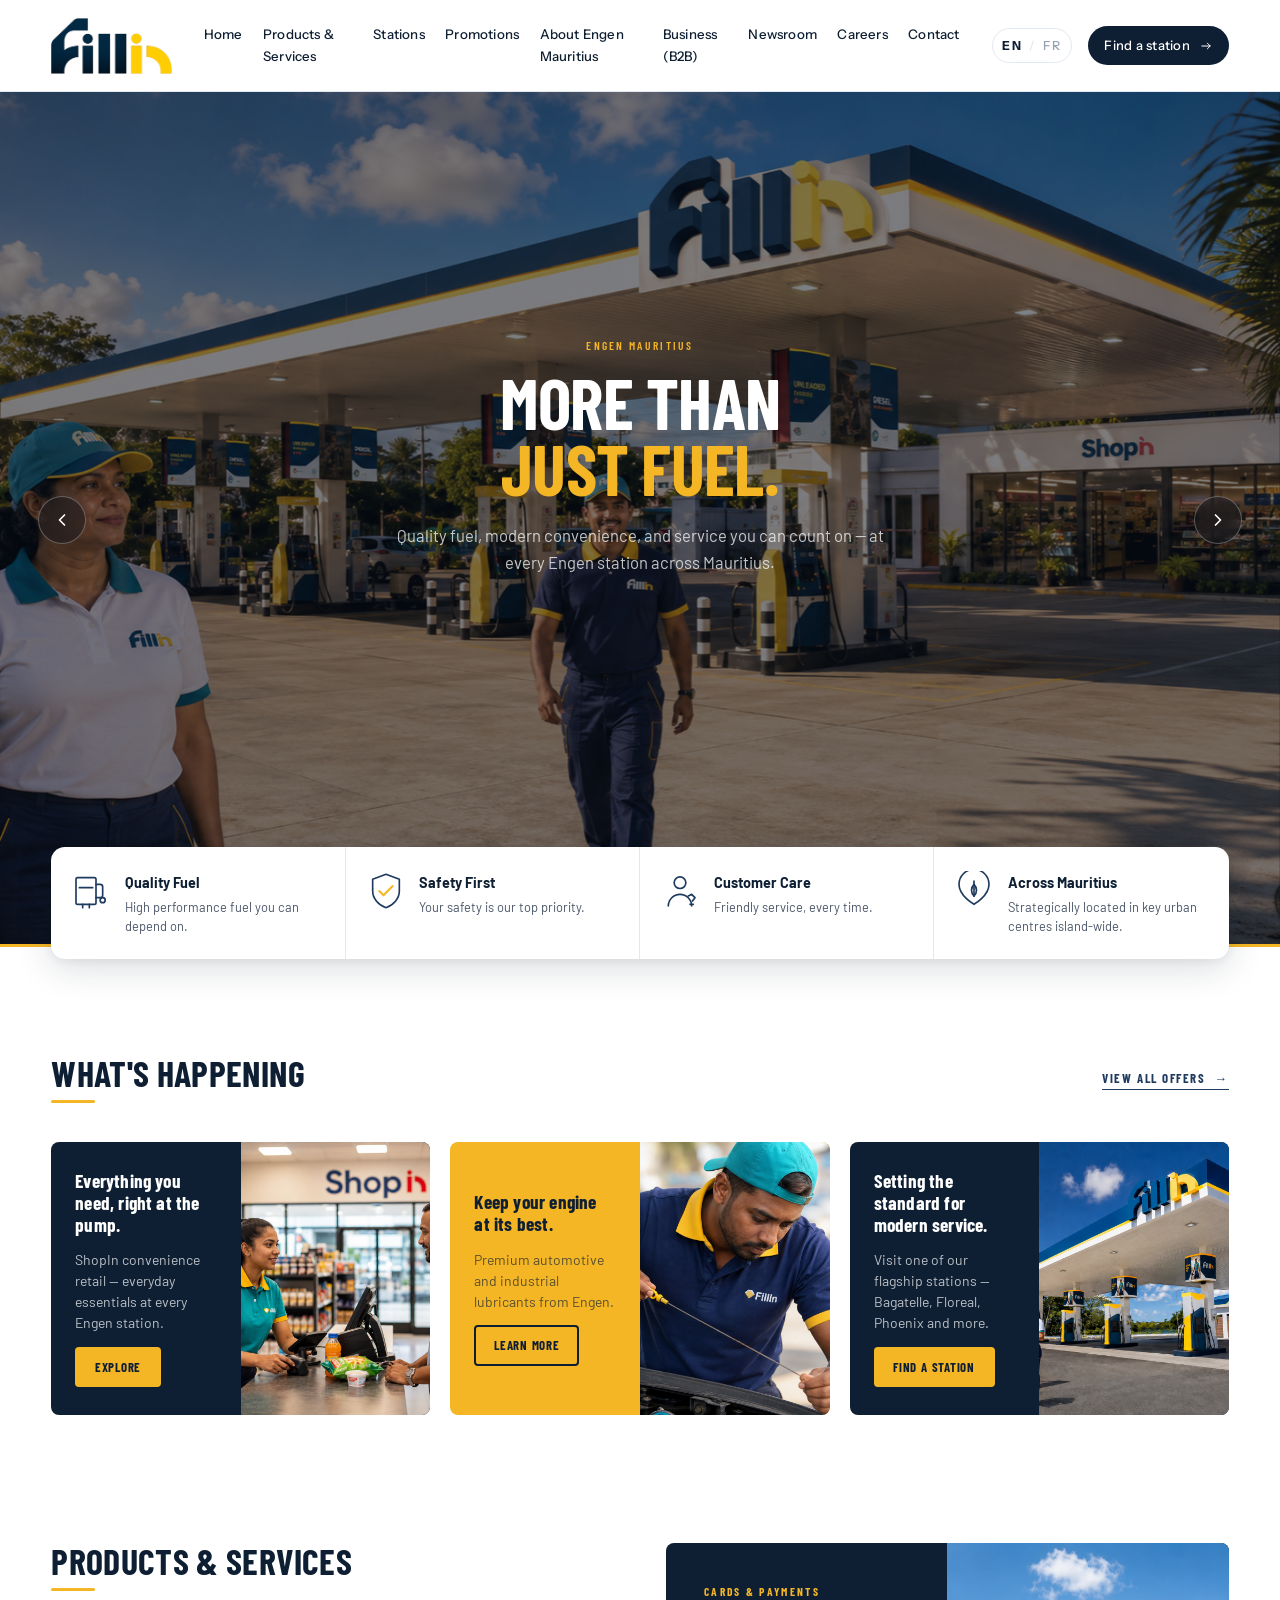
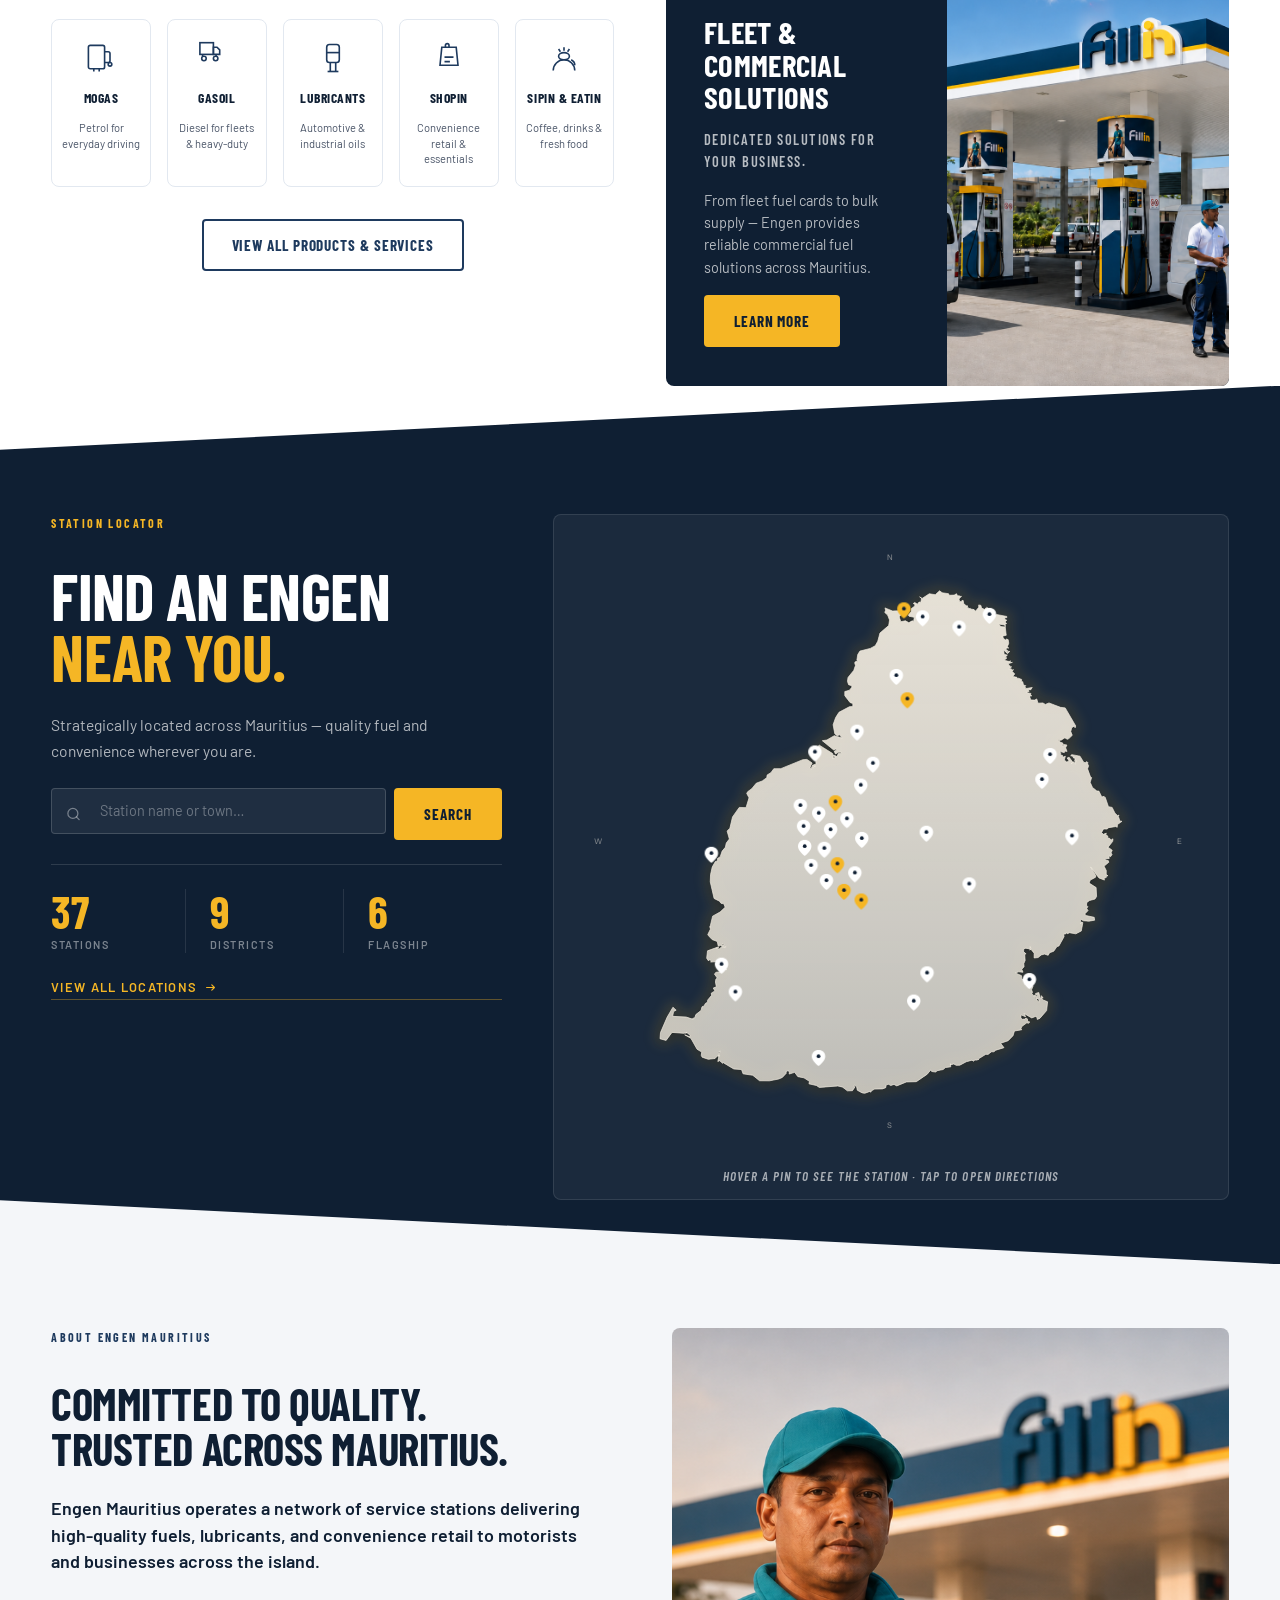
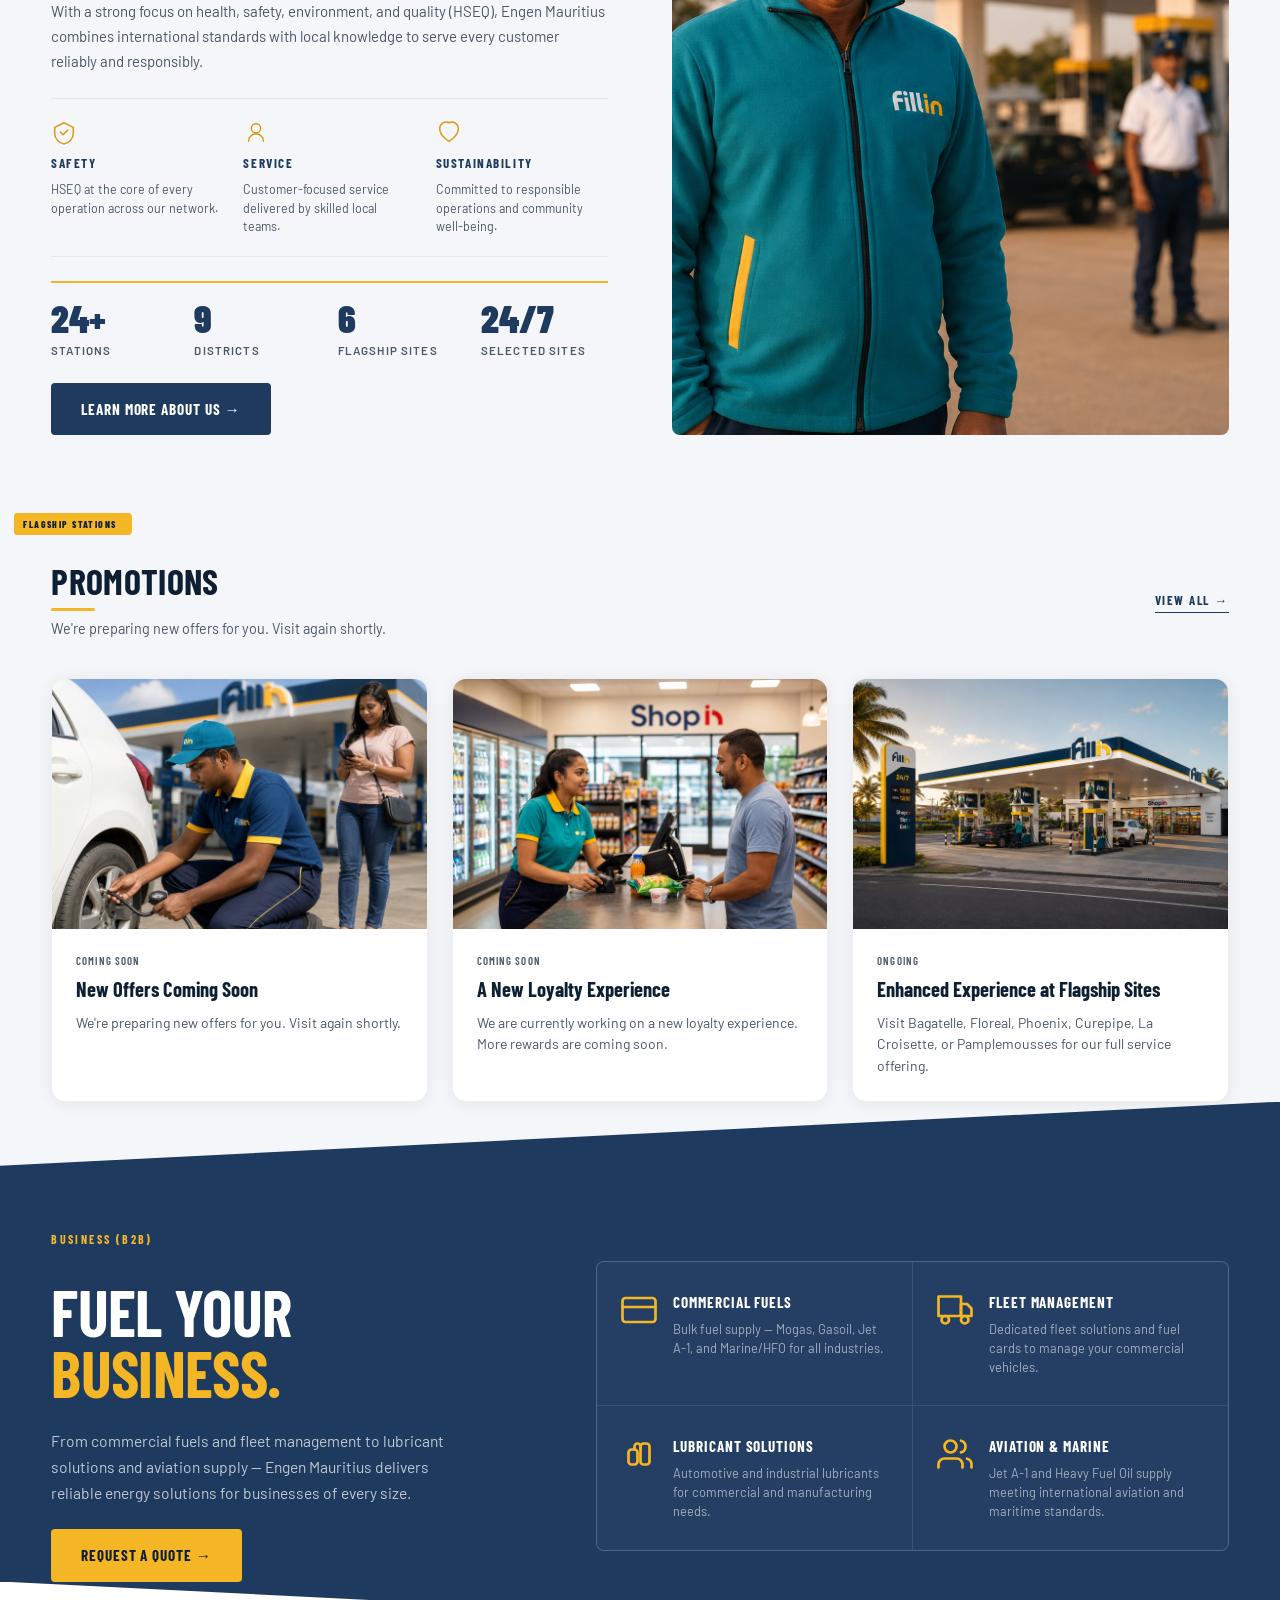
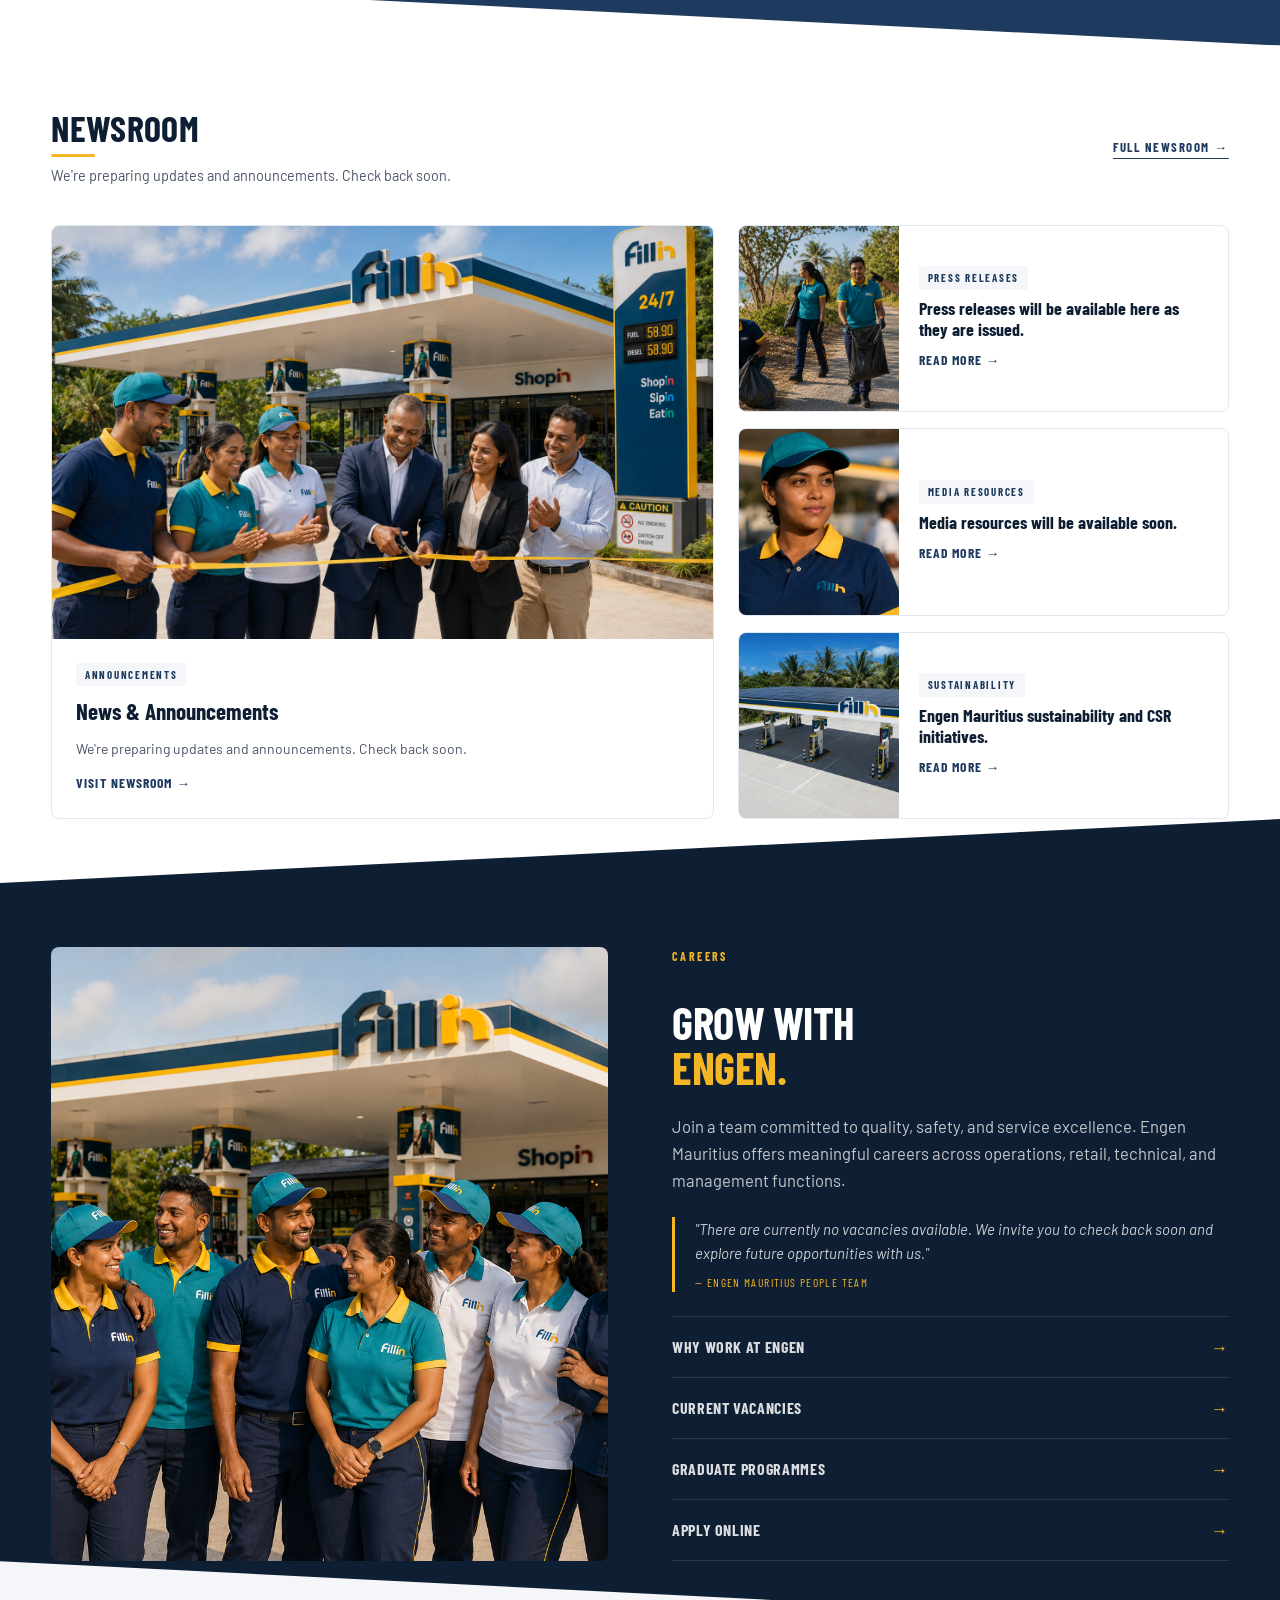
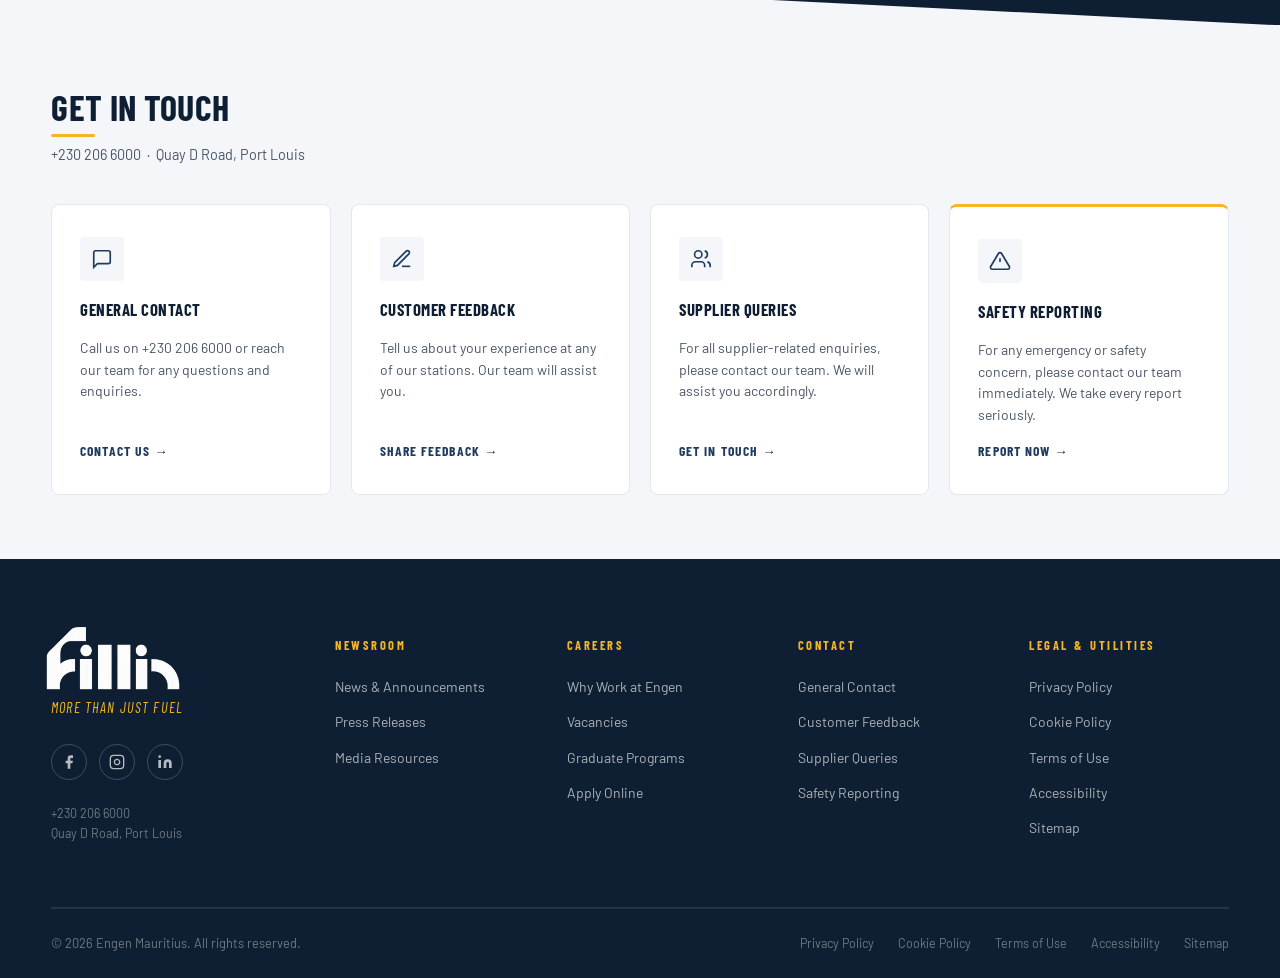
==== index.html @ 89782454 "design tweaks - locator updates" ====
<!DOCTYPE html>
<html lang="en" data-lang="en">
<head>
  <meta charset="UTF-8">
  <meta name="viewport" content="width=device-width, initial-scale=1.0">
  <title>Engen Mauritius — More Than Just Fuel</title>
  <link rel="preconnect" href="https://fonts.googleapis.com">
  <link rel="preconnect" href="https://fonts.gstatic.com" crossorigin>
  <!-- Fraunces + Instrument (v1 hero/locator) + Barlow Condensed/Barlow (v2 sections) -->
  <link href="https://fonts.googleapis.com/css2?family=Fraunces:ital,opsz,wght@0,9..144,300..900;1,9..144,300..900&family=Instrument+Sans:ital,wght@0,400..700;1,400..700&family=Instrument+Serif:ital,wght@0,400;1,400&family=Barlow+Condensed:ital,wght@0,600;0,700;0,900;1,700&family=Barlow:wght@400;500;600;700&display=swap" rel="stylesheet">
  <!-- V1 base styles — used by hero + locator sections -->
  <link rel="stylesheet" href="styles.css">
  <!-- V2 styles — used by all new sections; loaded second so v2 rules win -->
  <link rel="stylesheet" href="styles-v2.css">
</head>
<body>

<!-- ══════════════════════════════════════════════════════ HEADER (from index.html) -->
<header class="site-header" id="top">
  <a class="brand" href="index.html" aria-label="Engen Mauritius home">
    <img src="assets/Logo-no-bg.png" alt="Engen Mauritius" class="brand-logo" width="534" height="264">
  </a>

  <nav class="site-nav" aria-label="Primary">
    <a href="index.html" data-en="Home" data-fr="Accueil">Home</a>
    <a href="products.html" data-en="Products &amp; Services" data-fr="Produits &amp; Services">Products &amp; Services</a>
    <a href="stations.html" data-en="Stations" data-fr="Stations">Stations</a>
    <a href="promotions.html" data-en="Promotions" data-fr="Promotions">Promotions</a>
    <a href="about.html" data-en="About Engen Mauritius" data-fr="À propos">About Engen Mauritius</a>
    <a href="b2b.html" data-en="Business (B2B)" data-fr="Entreprises">Business (B2B)</a>
    <a href="#newsroom" data-en="Newsroom" data-fr="Actualités">Newsroom</a>
    <a href="#careers" data-en="Careers" data-fr="Carrières">Careers</a>
    <a href="#contact" data-en="Contact" data-fr="Contact">Contact</a>
  </nav>

  <div class="site-actions">
    <button class="lang-toggle" aria-label="Change language" data-pressed="en">
      <span class="lang-en">EN</span>
      <span class="lang-sep" aria-hidden="true">/</span>
      <span class="lang-fr">FR</span>
    </button>
    <a href="stations.html" class="btn-find">
      <span data-en="Find a station" data-fr="Trouver une station">Find a station</span>
      <svg viewBox="0 0 20 20" width="14" height="14" aria-hidden="true"><path d="M4 10h12M12 6l4 4-4 4" stroke="currentColor" stroke-width="1.4" fill="none" stroke-linecap="round" stroke-linejoin="round"/></svg>
    </a>
    <button class="v2-menu-toggle" id="menuToggle" aria-label="Open menu" aria-expanded="false" aria-controls="mobileNav">
      <svg class="icon-bars" viewBox="0 0 24 24" width="28" height="28" fill="none" stroke="currentColor" stroke-width="2" stroke-linecap="round" aria-hidden="true"><line x1="3" y1="6" x2="21" y2="6"/><line x1="3" y1="12" x2="21" y2="12"/><line x1="3" y1="18" x2="21" y2="18"/></svg>
      <svg class="icon-close" viewBox="0 0 24 24" width="28" height="28" fill="none" stroke="currentColor" stroke-width="2" stroke-linecap="round" aria-hidden="true"><line x1="18" y1="6" x2="6" y2="18"/><line x1="6" y1="6" x2="18" y2="18"/></svg>
    </button>
  </div>
</header>

<!-- Mobile nav overlay -->
<nav class="v2-mobile-nav" id="mobileNav" aria-label="Mobile navigation">
  <a href="index.html" aria-current="page" data-en="Home" data-fr="Accueil">Home</a>
  <a href="products.html" data-en="Products &amp; Services" data-fr="Produits &amp; Services">Products &amp; Services</a>
  <a href="stations.html" data-en="Stations" data-fr="Stations">Stations</a>
  <a href="promotions.html" data-en="Promotions" data-fr="Promotions">Promotions</a>
  <a href="about.html" data-en="About Engen Mauritius" data-fr="À propos">About Engen Mauritius</a>
  <a href="b2b.html" data-en="Business (B2B)" data-fr="Entreprises">Business (B2B)</a>
  <a href="#newsroom" data-en="Newsroom" data-fr="Actualités">Newsroom</a>
  <a href="#careers" data-en="Careers" data-fr="Carrières">Careers</a>
  <a href="#contact" data-en="Contact" data-fr="Contact">Contact</a>
  <a href="stations.html" class="v2-mobile-nav__cta">Find a Station →</a>
</nav>

<!-- ══════════════════════════════════════════════════════ HERO SLIDER -->
<section class="v2-slider" id="hero" aria-label="Hero slideshow">
  <div class="v2-slider__track">

    <!-- Slide 1 — Brand identity -->
    <div class="v2-slide v2-slide--active" role="group" aria-label="Slide 1 of 4">
      <figure class="v2-slide__media">
        <img class="v2-slide__img" src="assets/slider1-temp.png" alt="Fillin service station forecourt" decoding="async">
        <div class="v2-slide__scrim" aria-hidden="true"></div>
      </figure>
      <div class="v2-slide__content">
        <div class="v2-wrap">
          <span class="v2-slide__label">Engen Mauritius</span>
          <h1 class="v2-slide__heading">
            <span class="line-1">More Than</span>
            <em>Just Fuel.</em>
          </h1>
          <p class="v2-slide__sub">Quality fuel, modern convenience, and service you can count on — at every Engen station across Mauritius.</p>
        </div>
      </div>
    </div>

    <!-- Slide 2 — Daytime forecourt -->
    <div class="v2-slide" role="group" aria-label="Slide 2 of 4">
      <figure class="v2-slide__media">
        <img class="v2-slide__img" src="assets/slider2.png" alt="Fillin station forecourt by day" loading="lazy" decoding="async">
        <div class="v2-slide__scrim" aria-hidden="true"></div>
      </figure>
      <div class="v2-slide__content">
        <div class="v2-wrap">
          <span class="v2-slide__label">Quality You Can Trust</span>
          <h1 class="v2-slide__heading">
            <span class="line-1">Reliable Fuel,</span>
            <em>Every Time.</em>
          </h1>
          <p class="v2-slide__sub">Mogas, Gasoil, and premium lubricants — formulated for performance and consistency across our network.</p>
        </div>
      </div>
    </div>

    <!-- Slide 3 — Team & community -->
    <div class="v2-slide" role="group" aria-label="Slide 3 of 4">
      <figure class="v2-slide__media">
        <img class="v2-slide__img" src="assets/slider3.png" alt="Fillin station convenience and ShopIn" loading="lazy" decoding="async">
        <div class="v2-slide__scrim" aria-hidden="true"></div>
      </figure>
      <div class="v2-slide__content">
        <div class="v2-wrap">
          <span class="v2-slide__label">ShopIn · SipIn · EatIn</span>
          <h1 class="v2-slide__heading">
            <span class="line-1">Convenience</span>
            <em>At Every Stop.</em>
          </h1>
          <p class="v2-slide__sub">Fresh coffee, chilled drinks, everyday essentials — all under one roof at Engen stations across the island.</p>
        </div>
      </div>
    </div>

    <!-- Slide 4 — Dusk station -->
    <div class="v2-slide" role="group" aria-label="Slide 4 of 4">
      <figure class="v2-slide__media">
        <img class="v2-slide__img" src="assets/slider4.png" alt="Fillin station at dusk" loading="lazy" decoding="async">
        <div class="v2-slide__scrim" aria-hidden="true"></div>
      </figure>
      <div class="v2-slide__content">
        <div class="v2-wrap">
          <span class="v2-slide__label">Open. Always.</span>
          <h1 class="v2-slide__heading">
            <span class="line-1">Where Mauritius</span>
            <em>Refuels.</em>
          </h1>
          <p class="v2-slide__sub">Selected flagship stations operate 24/7 — fuel, retail, and food services whenever you need them.</p>
        </div>
      </div>
    </div>

  </div>

  <!-- Prev / Next arrows -->
  <button class="v2-slider__arrow v2-slider__arrow--prev" aria-label="Previous slide">
    <svg viewBox="0 0 24 24" fill="none" stroke="currentColor" stroke-width="2" stroke-linecap="round" stroke-linejoin="round" aria-hidden="true"><polyline points="15 18 9 12 15 6"/></svg>
  </button>
  <button class="v2-slider__arrow v2-slider__arrow--next" aria-label="Next slide">
    <svg viewBox="0 0 24 24" fill="none" stroke="currentColor" stroke-width="2" stroke-linecap="round" stroke-linejoin="round" aria-hidden="true"><polyline points="9 18 15 12 9 6"/></svg>
  </button>

  <!-- Dot navigation -->
  <div class="v2-slider__nav" role="tablist" aria-label="Slides">
    <button class="v2-slider__dot v2-slider__dot--active" data-slide="0" aria-label="Slide 1" role="tab"></button>
    <button class="v2-slider__dot" data-slide="1" aria-label="Slide 2" role="tab"></button>
    <button class="v2-slider__dot" data-slide="2" aria-label="Slide 3" role="tab"></button>
    <button class="v2-slider__dot" data-slide="3" aria-label="Slide 4" role="tab"></button>
  </div>

  <!-- Progress bar -->
  <div class="v2-slider__progress" aria-hidden="true">
    <div class="v2-slider__progress-fill"></div>
  </div>

</section>

<!-- ══════════════════════════════════════════════════════ FEATURE BAR -->
<div class="v2-feature-bar">
  <div class="v2-wrap">
    <div class="v2-feature-bar__grid">

      <div class="v2-feature-item">
        <span class="v2-feature-item__icon" aria-hidden="true">
          <svg viewBox="0 0 48 48" fill="none" stroke="currentColor" stroke-width="2" stroke-linecap="round" stroke-linejoin="round">
            <rect x="6" y="8" width="24" height="32" rx="2"/>
            <path d="M30 16h5a3 3 0 0 1 3 3v10a3 3 0 0 1-3 3h-5"/>
            <circle cx="38" cy="35" r="3"/>
            <path d="M14 40v4M22 40v4"/>
            <path d="M10 20h16"/>
          </svg>
        </span>
        <div class="v2-feature-item__text">
          <strong>Quality Fuel</strong>
          <span>High performance fuel you can depend on.</span>
        </div>
      </div>

      <div class="v2-feature-item">
        <span class="v2-feature-item__icon v2-feature-item__icon--shield" aria-hidden="true">
          <svg viewBox="0 0 48 48" fill="none" stroke-linecap="round" stroke-linejoin="round">
            <path d="M24 4L8 10v14c0 9 7 17 16 20 9-3 16-11 16-20V10L24 4z" stroke="currentColor" stroke-width="2"/>
            <path d="M16 24l5 5 11-11" stroke="#F5B625" stroke-width="2.5"/>
          </svg>
        </span>
        <div class="v2-feature-item__text">
          <strong>Safety First</strong>
          <span>Your safety is our top priority.</span>
        </div>
      </div>

      <div class="v2-feature-item">
        <span class="v2-feature-item__icon" aria-hidden="true">
          <svg viewBox="0 0 48 48" fill="none" stroke="currentColor" stroke-width="2" stroke-linecap="round" stroke-linejoin="round">
            <circle cx="24" cy="14" r="7"/>
            <path d="M10 42c0-7.7 6.3-14 14-14s14 6.3 14 14"/>
            <path d="M34 30l4-2 4 4-3 4"/>
            <path d="M36 40h4"/>
          </svg>
        </span>
        <div class="v2-feature-item__text">
          <strong>Customer Care</strong>
          <span>Friendly service, every time.</span>
        </div>
      </div>

      <div class="v2-feature-item">
        <span class="v2-feature-item__icon" aria-hidden="true">
          <svg viewBox="0 0 48 48" fill="none" stroke="currentColor" stroke-width="2" stroke-linecap="round" stroke-linejoin="round">
            <path d="M24 40c0 0-18-10-18-24a18 18 0 0 1 36 0c0 14-18 24-18 24z"/>
            <path d="M24 16c-4 4-4 10 0 14"/>
            <path d="M24 16c4 4 4 10 0 14"/>
            <line x1="24" y1="12" x2="24" y2="30"/>
          </svg>
        </span>
        <div class="v2-feature-item__text">
          <strong>Across Mauritius</strong>
          <span>Strategically located in key urban centres island-wide.</span>
        </div>
      </div>

    </div>
  </div>
</div>

<!-- ══════════════════════════════════════════════════════ WHAT'S HAPPENING (v2) -->
<section class="v2-happening" id="happening">
  <div class="v2-wrap">
    <div class="v2-section-head">
      <h2 class="v2-sh-title">What's Happening</h2>
      <a href="promotions.html" class="v2-link-more">View all offers &nbsp;→</a>
    </div>
    <div class="v2-happening__grid">

      <!-- Card 1 — Navy — ShopIn -->
      <article class="v2-hcard v2-hcard--navy">
        <div class="v2-hcard__content">
          <h3>Everything you need, right at the pump.</h3>
          <p>ShopIn convenience retail — everyday essentials at every Engen station.</p>
          <a href="products.html#retail" class="v2-btn v2-btn--yellow v2-btn--sm">Explore</a>
        </div>
        <figure class="v2-hcard__fig">
          <img src="assets/loyalty-card.png" alt="Engen ShopIn convenience store">
        </figure>
      </article>

      <!-- Card 2 — Yellow — Lubricants -->
      <article class="v2-hcard v2-hcard--yellow">
        <div class="v2-hcard__content">
          <h3>Keep your engine at its best.</h3>
          <p>Premium automotive and industrial lubricants from Engen.</p>
          <a href="products.html#lubricants" class="v2-btn v2-btn--outline-dark v2-btn--sm">Learn More</a>
        </div>
        <figure class="v2-hcard__fig">
          <img src="assets/portrait-ev.png" alt="Engen lubricant products">
        </figure>
      </article>

      <!-- Card 3 — Navy — Flagship Stations -->
      <article class="v2-hcard v2-hcard--navy">
        <div class="v2-hcard__content">
          <h3>Setting the standard for modern service.</h3>
          <p>Visit one of our flagship stations — Bagatelle, Floreal, Phoenix and more.</p>
          <a href="stations.html" class="v2-btn v2-btn--yellow v2-btn--sm">Find a Station</a>
        </div>
        <figure class="v2-hcard__fig">
          <img src="assets/portrait-safety.png" alt="Engen flagship station">
        </figure>
      </article>

    </div>
  </div>
</section>

<!-- ══════════════════════════════════════════════════════ SERVICES + LOYALTY (v2) -->
<section class="v2-sl" id="services">
  <div class="v2-wrap v2-sl__inner">

    <div class="v2-svc">
      <h2 class="v2-sh-title">Products &amp; Services</h2>
      <div class="v2-svc__grid">

        <a href="products.html#fuels" class="v2-svc-tile">
          <span class="v2-svc-tile__icon" aria-hidden="true">
            <svg viewBox="0 0 40 40" fill="none" stroke="currentColor" stroke-width="1.8">
              <rect x="6" y="6" width="18" height="26" rx="2"/>
              <path d="M24 13h4a2 2 0 0 1 2 2v8a2 2 0 0 1-2 2h-4"/>
              <circle cx="30" cy="27" r="2"/>
              <path d="M12 32v3M18 32v3"/>
            </svg>
          </span>
          <strong class="v2-svc-tile__name">Mogas</strong>
          <span class="v2-svc-tile__desc">Petrol for everyday driving</span>
        </a>

        <a href="products.html#fuels" class="v2-svc-tile">
          <span class="v2-svc-tile__icon" aria-hidden="true">
            <svg viewBox="0 0 40 40" fill="none" stroke="currentColor" stroke-width="1.8">
              <rect x="1" y="3" width="15" height="13"/><polygon points="16 8 20 8 23 11 23 16 16 16 16 8"/>
              <circle cx="5.5" cy="20.5" r="2.5"/><circle cx="18.5" cy="20.5" r="2.5"/>
              <path d="M4 16v2M19 16v2"/>
            </svg>
          </span>
          <strong class="v2-svc-tile__name">Gasoil</strong>
          <span class="v2-svc-tile__desc">Diesel for fleets &amp; heavy-duty</span>
        </a>

        <a href="products.html#lubricants" class="v2-svc-tile">
          <span class="v2-svc-tile__icon" aria-hidden="true">
            <svg viewBox="0 0 40 40" fill="none" stroke="currentColor" stroke-width="1.8">
              <rect x="13" y="5" width="14" height="20" rx="3"/>
              <path d="M13 14h14"/>
              <path d="M17 25v10M23 25v10"/>
              <path d="M14 35h12"/>
            </svg>
          </span>
          <strong class="v2-svc-tile__name">Lubricants</strong>
          <span class="v2-svc-tile__desc">Automotive &amp; industrial oils</span>
        </a>

        <a href="products.html#retail" class="v2-svc-tile">
          <span class="v2-svc-tile__icon" aria-hidden="true">
            <svg viewBox="0 0 40 40" fill="none" stroke="currentColor" stroke-width="1.8">
              <path d="M12 8h16l2 20H10L12 8z"/>
              <path d="M16 8V6a2 2 0 0 1 4 0v2"/>
              <path d="M15 19h10M15 24h6"/>
            </svg>
          </span>
          <strong class="v2-svc-tile__name">ShopIn</strong>
          <span class="v2-svc-tile__desc">Convenience retail &amp; essentials</span>
        </a>

        <a href="products.html#retail" class="v2-svc-tile">
          <span class="v2-svc-tile__icon" aria-hidden="true">
            <svg viewBox="0 0 40 40" fill="none" stroke="currentColor" stroke-width="1.8">
              <path d="M8 34c0-6.6 5.4-12 12-12s12 5.4 12 12"/>
              <path d="M20 8v4M14 10l2 3M26 10l-2 3"/>
              <ellipse cx="20" cy="18" rx="6" ry="4"/>
              <path d="M28 22c2 1 4 3 4 6"/>
            </svg>
          </span>
          <strong class="v2-svc-tile__name">SipIn &amp; EatIn</strong>
          <span class="v2-svc-tile__desc">Coffee, drinks &amp; fresh food</span>
        </a>

      </div>
      <a href="products.html" class="v2-btn v2-btn--outline-navy v2-svc__view-all">View All Products &amp; Services</a>
    </div>

    <div class="v2-loyalty-card" id="loyalty">
      <div class="v2-loyalty-card__copy">
        <span class="v2-loyalty-card__label">Cards &amp; Payments</span>
        <h3>Fleet &amp; Commercial<br>Solutions</h3>
        <p class="v2-loyalty-card__sub">Dedicated solutions for your business.</p>
        <p>From fleet fuel cards to bulk supply — Engen provides reliable commercial fuel solutions across Mauritius.</p>
        <a href="b2b.html" class="v2-btn v2-btn--yellow">Learn More</a>
      </div>
      <figure class="v2-loyalty-card__fig">
        <img src="assets/portrait-care.png" alt="Engen commercial fleet solutions">
      </figure>
    </div>

  </div>
</section>

<!-- ══════════════════════════════════════════════════════ LOCATOR -->
<section class="locator v2-locator-sec" id="locator">
  <div class="v2-wrap">
    <div class="v2-loc-grid">

      <div class="v2-loc-copy">
        <span class="v2-label">Station Locator</span>
        <h2 class="v2-loc-heading">
          Find an Engen
          <em data-en="near you." data-fr="près de chez vous.">near you.</em>
        </h2>
        <p class="v2-loc-lede" data-en="Strategically located across Mauritius — quality fuel and convenience wherever you are." data-fr="Présents partout à Maurice — carburant de qualité et commodité où que vous soyez.">Strategically located across Mauritius — quality fuel and convenience wherever you are.</p>

        <form class="v2-loc-search" id="homeLocForm">
          <div class="v2-loc-search__wrap">
            <svg class="v2-loc-search__icon" viewBox="0 0 24 24" fill="none" stroke="currentColor" stroke-width="2" stroke-linecap="round" aria-hidden="true">
              <circle cx="11" cy="11" r="8"/><path d="m21 21-4.35-4.35"/>
            </svg>
            <input type="text" id="homeLocSearch" class="v2-loc-search__input" placeholder="Station name or town…" data-en="Station name or town…" data-fr="Nom ou ville…" autocomplete="off">
            <ul class="v2-loc-autocomplete" id="homeLocAc" role="listbox" aria-label="Station suggestions"></ul>
          </div>
          <button type="submit" class="v2-btn v2-btn--yellow" data-en="Search" data-fr="Rechercher">Search</button>
        </form>

        <div class="v2-loc-stats">
          <div class="v2-loc-stat">
            <strong data-stat="stations">37</strong>
            <span data-en="Stations" data-fr="Stations">Stations</span>
          </div>
          <div class="v2-loc-stat">
            <strong>9</strong>
            <span data-en="Districts" data-fr="Districts">Districts</span>
          </div>
          <div class="v2-loc-stat">
            <strong data-stat="flagship">6</strong>
            <span data-en="Flagship" data-fr="Phares">Flagship</span>
          </div>
        </div>

        <a href="stations.html" class="v2-loc-view-all" data-en="View all locations" data-fr="Voir tous les sites">
          View all locations
          <svg viewBox="0 0 20 20" width="13" height="13" fill="none" stroke="currentColor" stroke-width="1.8" stroke-linecap="round" stroke-linejoin="round" aria-hidden="true"><path d="M4 10h12M12 6l4 4-4 4"/></svg>
        </a>
      </div>

      <div class="v2-loc-map locator-map" aria-label="Map of Mauritius with station locations">
        <div class="map-frame">
          <svg id="locatorMap" class="map-svg" viewBox="0 0 800 900" preserveAspectRatio="xMidYMid meet" role="img" aria-label="Interactive map of Mauritius with Engen station pins">
            <defs>
              <filter id="mapIslandShadow" x="-10%" y="-10%" width="120%" height="120%">
                <feGaussianBlur in="SourceAlpha" stdDeviation="8"/>
                <feOffset dx="0" dy="4" result="offsetblur"/>
                <feComponentTransfer><feFuncA type="linear" slope="0.35"/></feComponentTransfer>
                <feMerge><feMergeNode/><feMergeNode in="SourceGraphic"/></feMerge>
              </filter>
              <linearGradient id="mapIslandGrad" x1="0%" y1="0%" x2="0%" y2="100%">
                <stop offset="0%" stop-color="rgba(244, 238, 226, 0.92)"/>
                <stop offset="100%" stop-color="rgba(244, 238, 226, 0.72)"/>
              </linearGradient>
            </defs>
            <path id="islandGlow" class="island-glow"/>
            <path id="islandFill" class="island-fill" fill="url(#mapIslandGrad)" filter="url(#mapIslandShadow)"/>
            <path id="islandStroke" class="island-stroke"/>
            <g id="compassLabels"></g>
            <g id="pins"></g>
          </svg>

          <div class="map-tip" id="mapTip" role="dialog" aria-live="polite">
            <p class="map-tip__region" id="tipRegion">North</p>
            <p class="map-tip__name" id="tipName">Station name</p>
            <p class="map-tip__addr" id="tipAddr">Town, Mauritius</p>
            <a class="map-tip__cta" id="tipCta" href="#" target="_blank" rel="noopener">
              <span data-en="Open in Google Maps" data-fr="Ouvrir dans Google Maps">Open in Google Maps</span>
              <svg viewBox="0 0 24 24" fill="none" stroke="currentColor" stroke-width="2.5" stroke-linecap="round" stroke-linejoin="round" aria-hidden="true"><path d="M7 17L17 7"/><path d="M7 7h10v10"/></svg>
            </a>
          </div>
        </div>
        <p class="v2-loc-map__caption">
          <em data-en="Hover a pin to see the station · tap to open directions" data-fr="Survolez une épingle pour voir la station · tapez pour l'itinéraire">Hover a pin to see the station · tap to open directions</em>
        </p>
      </div>

    </div>
  </div>
</section>

<!-- ══════════════════════════════════════════════════════ ABOUT (added per requirements) -->
<section class="v2-about" id="about">
  <div class="v2-wrap v2-about__inner">

    <div class="v2-about__copy">
      <span class="v2-label v2-label--dark">About Engen Mauritius</span>
      <h2>Committed to Quality.<br>Trusted Across Mauritius.</h2>
      <p class="v2-about__lead">Engen Mauritius operates a network of service stations delivering high-quality fuels, lubricants, and convenience retail to motorists and businesses across the island.</p>
      <p>With a strong focus on health, safety, environment, and quality (HSEQ), Engen Mauritius combines international standards with local knowledge to serve every customer reliably and responsibly.</p>

      <ul class="v2-about__pillars">
        <li class="v2-about__pillar">
          <svg class="v2-about__pillar-icon" viewBox="0 0 28 28" fill="none" stroke="currentColor" stroke-width="1.6" stroke-linecap="round">
            <path d="M14 4L4 9v7c0 5 4.5 9.7 10 11 5.5-1.3 10-6 10-11V9L14 4z"/><path d="M10 14l3 3 5-5"/>
          </svg>
          <strong>Safety</strong>
          <span>HSEQ at the core of every operation across our network.</span>
        </li>
        <li class="v2-about__pillar">
          <svg class="v2-about__pillar-icon" viewBox="0 0 28 28" fill="none" stroke="currentColor" stroke-width="1.6" stroke-linecap="round">
            <circle cx="14" cy="10" r="5"/><path d="M6 24c0-4.4 3.6-8 8-8s8 3.6 8 8"/>
          </svg>
          <strong>Service</strong>
          <span>Customer-focused service delivered by skilled local teams.</span>
        </li>
        <li class="v2-about__pillar">
          <svg class="v2-about__pillar-icon" viewBox="0 0 28 28" fill="none" stroke="currentColor" stroke-width="1.6" stroke-linecap="round">
            <path d="M14 24c0 0-10-5.6-10-13.4A7 7 0 0 1 14 4a7 7 0 0 1 10 6.6C24 18.4 14 24 14 24z"/>
          </svg>
          <strong>Sustainability</strong>
          <span>Committed to responsible operations and community well-being.</span>
        </li>
      </ul>

      <dl class="v2-about__stats">
        <div><dd>24+</dd><dt>Stations</dt></div>
        <div><dd>9</dd><dt>Districts</dt></div>
        <div><dd>6</dd><dt>Flagship Sites</dt></div>
        <div><dd>24/7</dd><dt>Selected Sites</dt></div>
      </dl>
      <a href="about.html" class="v2-btn v2-btn--navy">Learn More About Us →</a>
    </div>

    <figure class="v2-about__img">
      <img src="assets/BornInMauritius.png" alt="Engen Mauritius forecourt" loading="lazy">
    </figure>

  </div>
</section>

<!-- ══════════════════════════════════════════════════════ PROMOTIONS -->
<section class="v2-promotions" id="promotions">
  <div class="v2-wrap">
    <div class="v2-section-head">
      <div>
        <h2 class="v2-sh-title">Promotions</h2>
        <p class="v2-section-lead">We're preparing new offers for you. Visit again shortly.</p>
      </div>
      <a href="promotions.html" class="v2-link-more">View all →</a>
    </div>
    <div class="v2-promos__grid">

      <article class="v2-promo-card">
        <figure class="v2-promo-card__img">
          <img src="assets/promo-tyre-check.png" alt="Engen current promotions">
        </figure>
        <div class="v2-promo-card__body">
          <div class="v2-promo-card__meta">
            <span class="v2-promo-card__tag">Current Offers</span>
            <span class="v2-promo-card__valid">Coming soon</span>
          </div>
          <h3>New Offers Coming Soon</h3>
          <p>We're preparing new offers for you. Visit again shortly.</p>
        </div>
      </article>

      <article class="v2-promo-card">
        <figure class="v2-promo-card__img">
          <img src="assets/loyalty-card.png" alt="Engen loyalty and rewards">
        </figure>
        <div class="v2-promo-card__body">
          <div class="v2-promo-card__meta">
            <span class="v2-promo-card__tag">Loyalty &amp; Rewards</span>
            <span class="v2-promo-card__valid">Coming soon</span>
          </div>
          <h3>A New Loyalty Experience</h3>
          <p>We are currently working on a new loyalty experience. More rewards are coming soon.</p>
        </div>
      </article>

      <article class="v2-promo-card">
        <figure class="v2-promo-card__img">
          <img src="assets/editorial-forecourt.png" alt="Engen flagship promotions">
        </figure>
        <div class="v2-promo-card__body">
          <div class="v2-promo-card__meta">
            <span class="v2-promo-card__tag">Flagship Stations</span>
            <span class="v2-promo-card__valid">Ongoing</span>
          </div>
          <h3>Enhanced Experience at Flagship Sites</h3>
          <p>Visit Bagatelle, Floreal, Phoenix, Curepipe, La Croisette, or Pamplemousses for our full service offering.</p>
        </div>
      </article>

    </div>
  </div>
</section>

<!-- ══════════════════════════════════════════════════════ B2B (Business Solutions) -->
<section class="v2-b2b" id="business">
  <div class="v2-wrap">
    <div class="v2-b2b__inner">

      <div class="v2-b2b__copy">
        <span class="v2-label">Business (B2B)</span>
        <h2 class="v2-b2b__heading">
          Fuel your
          <em>business.</em>
        </h2>
        <p class="v2-b2b__lead">From commercial fuels and fleet management to lubricant solutions and aviation supply — Engen Mauritius delivers reliable energy solutions for businesses of every size.</p>
        <a href="b2b.html#quote" class="v2-btn v2-btn--yellow">Request a Quote →</a>
      </div>

      <div class="v2-b2b__offers">

        <div class="v2-b2b__offer">
          <span class="v2-b2b__offer-icon" aria-hidden="true">
            <svg viewBox="0 0 24 24" fill="none" stroke="currentColor" stroke-width="1.8" stroke-linecap="round" stroke-linejoin="round">
              <rect x="1" y="4" width="22" height="16" rx="2" ry="2"/><line x1="1" y1="10" x2="23" y2="10"/>
            </svg>
          </span>
          <div>
            <strong>Commercial Fuels</strong>
            <p>Bulk fuel supply — Mogas, Gasoil, Jet A-1, and Marine/HFO for all industries.</p>
          </div>
        </div>

        <div class="v2-b2b__offer">
          <span class="v2-b2b__offer-icon" aria-hidden="true">
            <svg viewBox="0 0 24 24" fill="none" stroke="currentColor" stroke-width="1.8" stroke-linecap="round" stroke-linejoin="round">
              <rect x="1" y="3" width="15" height="13"/><polygon points="16 8 20 8 23 11 23 16 16 16 16 8"/>
              <circle cx="5.5" cy="18.5" r="2.5"/><circle cx="18.5" cy="18.5" r="2.5"/>
            </svg>
          </span>
          <div>
            <strong>Fleet Management</strong>
            <p>Dedicated fleet solutions and fuel cards to manage your commercial vehicles.</p>
          </div>
        </div>

        <div class="v2-b2b__offer">
          <span class="v2-b2b__offer-icon" aria-hidden="true">
            <svg viewBox="0 0 24 24" fill="none" stroke="currentColor" stroke-width="1.8" stroke-linecap="round" stroke-linejoin="round">
              <rect x="13" y="5" width="6" height="14" rx="2"/><rect x="5" y="9" width="6" height="10" rx="2"/>
              <path d="M9 9V7a2 2 0 0 1 4 0v2"/>
            </svg>
          </span>
          <div>
            <strong>Lubricant Solutions</strong>
            <p>Automotive and industrial lubricants for commercial and manufacturing needs.</p>
          </div>
        </div>

        <div class="v2-b2b__offer">
          <span class="v2-b2b__offer-icon" aria-hidden="true">
            <svg viewBox="0 0 24 24" fill="none" stroke="currentColor" stroke-width="1.8" stroke-linecap="round" stroke-linejoin="round">
              <path d="M17 21v-2a4 4 0 0 0-4-4H5a4 4 0 0 0-4 4v2"/><circle cx="9" cy="7" r="4"/>
              <path d="M23 21v-2a4 4 0 0 0-3-3.87"/><path d="M16 3.13a4 4 0 0 1 0 7.75"/>
            </svg>
          </span>
          <div>
            <strong>Aviation &amp; Marine</strong>
            <p>Jet A-1 and Heavy Fuel Oil supply meeting international aviation and maritime standards.</p>
          </div>
        </div>

      </div>
    </div>
  </div>
</section>

<!-- ══════════════════════════════════════════════════════ NEWSROOM (added per requirements) -->
<section class="v2-newsroom" id="newsroom">
  <div class="v2-wrap">
    <div class="v2-section-head">
      <div>
        <h2 class="v2-sh-title">Newsroom</h2>
        <p class="v2-section-lead">We're preparing updates and announcements. Check back soon.</p>
      </div>
      <a href="#" class="v2-link-more">Full newsroom →</a>
    </div>
    <div class="v2-news__grid">

      <article class="v2-news-card v2-news-card--lead">
        <figure class="v2-news-card__img">
          <img src="assets/newsroom-opening.png" alt="Engen Mauritius news and announcements" loading="lazy">
        </figure>
        <div class="v2-news-card__body">
          <div class="v2-news-card__meta">
            <span class="v2-news-tag">Announcements</span>
          </div>
          <h3>News &amp; Announcements</h3>
          <p>We're preparing updates and announcements. Check back soon.</p>
          <a href="#" class="v2-link-arrow">Visit newsroom →</a>
        </div>
      </article>

      <div class="v2-news__sidebar">

        <article class="v2-news-card v2-news-card--side">
          <figure class="v2-news-card__img">
            <img src="assets/news-cleanup.png" alt="Engen Mauritius press releases" loading="lazy">
          </figure>
          <div class="v2-news-card__body">
            <div class="v2-news-card__meta">
              <span class="v2-news-tag">Press Releases</span>
            </div>
            <h3>Press releases will be available here as they are issued.</h3>
            <a href="#" class="v2-link-arrow">Read more →</a>
          </div>
        </article>

        <article class="v2-news-card v2-news-card--side">
          <figure class="v2-news-card__img">
            <img src="assets/news-attendant.png" alt="Engen Mauritius media resources" loading="lazy">
          </figure>
          <div class="v2-news-card__body">
            <div class="v2-news-card__meta">
              <span class="v2-news-tag">Media Resources</span>
            </div>
            <h3>Media resources will be available soon.</h3>
            <a href="#" class="v2-link-arrow">Read more →</a>
          </div>
        </article>

        <article class="v2-news-card v2-news-card--side">
          <figure class="v2-news-card__img">
            <img src="assets/services-overview.png" alt="Engen Mauritius sustainability" loading="lazy">
          </figure>
          <div class="v2-news-card__body">
            <div class="v2-news-card__meta">
              <span class="v2-news-tag">Sustainability</span>
            </div>
            <h3>Engen Mauritius sustainability and CSR initiatives.</h3>
            <a href="#" class="v2-link-arrow">Read more →</a>
          </div>
        </article>

      </div>

    </div>
  </div>
</section>

<!-- ══════════════════════════════════════════════════════ CAREERS (added per requirements) -->
<section class="v2-careers" id="careers">
  <div class="v2-wrap v2-careers__inner">

    <figure class="v2-careers__img">
      <!-- careers-team.png ✓ -->
      <img src="assets/careers-team.png" alt="Fillin team at the forecourt" loading="lazy">
    </figure>

    <div class="v2-careers__copy">
      <span class="v2-label">Careers</span>
      <h2>Grow with<em>Engen.</em></h2>
      <p class="v2-careers__lead">Join a team committed to quality, safety, and service excellence. Engen Mauritius offers meaningful careers across operations, retail, technical, and management functions.</p>
      <blockquote class="v2-careers__quote">
        <p>"There are currently no vacancies available. We invite you to check back soon and explore future opportunities with us."</p>
        <cite>— Engen Mauritius People Team</cite>
      </blockquote>
      <ul class="v2-careers__links">
        <li><a href="#">Why Work at Engen <span>→</span></a></li>
        <li><a href="#">Current Vacancies <span>→</span></a></li>
        <li><a href="#">Graduate Programmes <span>→</span></a></li>
        <li><a href="mailto:recruitment@engen.mu">Apply Online <span>→</span></a></li>
      </ul>
    </div>

  </div>
</section>

<!-- ══════════════════════════════════════════════════════ CONTACT (added per requirements) -->
<section class="v2-contact" id="contact">
  <div class="v2-wrap">
    <div class="v2-section-head">
      <div>
        <h2 class="v2-sh-title">Get in Touch</h2>
        <p class="v2-section-lead">+230 206 6000 &nbsp;·&nbsp; Quay D Road, Port Louis</p>
      </div>
    </div>
    <div class="v2-contact__grid">

      <a href="tel:+2302066000" class="v2-contact-card">
        <span class="v2-contact-card__icon" aria-hidden="true">
          <svg viewBox="0 0 24 24" fill="none" stroke="currentColor" stroke-width="1.8">
            <path d="M21 15a2 2 0 0 1-2 2H7l-4 4V5a2 2 0 0 1 2-2h14a2 2 0 0 1 2 2z"/>
          </svg>
        </span>
        <h3>General Contact</h3>
        <p>Call us on +230 206 6000 or reach our team for any questions and enquiries.</p>
        <span class="v2-link-arrow">Contact us →</span>
      </a>

      <a href="#" class="v2-contact-card">
        <span class="v2-contact-card__icon" aria-hidden="true">
          <svg viewBox="0 0 24 24" fill="none" stroke="currentColor" stroke-width="1.8">
            <path d="M12 20h9"/><path d="M16.5 3.5a2.121 2.121 0 0 1 3 3L7 19l-4 1 1-4L16.5 3.5z"/>
          </svg>
        </span>
        <h3>Customer Feedback</h3>
        <p>Tell us about your experience at any of our stations. Our team will assist you.</p>
        <span class="v2-link-arrow">Share feedback →</span>
      </a>

      <a href="#" class="v2-contact-card">
        <span class="v2-contact-card__icon" aria-hidden="true">
          <svg viewBox="0 0 24 24" fill="none" stroke="currentColor" stroke-width="1.8">
            <path d="M16 21v-2a4 4 0 0 0-4-4H6a4 4 0 0 0-4 4v2"/><circle cx="9" cy="7" r="4"/>
            <path d="M22 21v-2a4 4 0 0 0-3-3.87M16 3.13a4 4 0 0 1 0 7.75"/>
          </svg>
        </span>
        <h3>Supplier Queries</h3>
        <p>For all supplier-related enquiries, please contact our team. We will assist you accordingly.</p>
        <span class="v2-link-arrow">Get in touch →</span>
      </a>

      <a href="#" class="v2-contact-card v2-contact-card--yellow">
        <span class="v2-contact-card__icon" aria-hidden="true">
          <svg viewBox="0 0 24 24" fill="none" stroke="currentColor" stroke-width="1.8">
            <path d="M10.29 3.86L1.82 18a2 2 0 0 0 1.71 3h16.94a2 2 0 0 0 1.71-3L13.71 3.86a2 2 0 0 0-3.42 0z"/>
            <line x1="12" y1="9" x2="12" y2="13"/><line x1="12" y1="17" x2="12.01" y2="17"/>
          </svg>
        </span>
        <h3>Safety Reporting</h3>
        <p>For any emergency or safety concern, please contact our team immediately. We take every report seriously.</p>
        <span class="v2-link-arrow">Report now →</span>
      </a>

    </div>
  </div>
</section>

<!-- ══════════════════════════════════════════════════════ FOOTER (v2) -->
<footer class="v2-footer">
  <div class="v2-wrap">

    <div class="v2-footer__top">
      <div class="v2-footer__brand">
        <a href="index.html" aria-label="Fillin home">
          <img src="assets/Logo-no-bg-white.png" alt="Fillin" class="v2-footer__logo">
        </a>
        <p class="v2-footer__tagline">More Than Just Fuel</p>
        <div class="v2-footer__social">
          <a href="#" aria-label="Facebook">
            <svg viewBox="0 0 24 24" fill="currentColor"><path d="M18 2h-3a5 5 0 0 0-5 5v3H7v4h3v8h4v-8h3l1-4h-4V7a1 1 0 0 1 1-1h3z"/></svg>
          </a>
          <a href="#" aria-label="Instagram">
            <svg viewBox="0 0 24 24" fill="none" stroke="currentColor" stroke-width="2"><rect x="2" y="2" width="20" height="20" rx="5"/><path d="M16 11.37A4 4 0 1 1 12.63 8 4 4 0 0 1 16 11.37z"/><line x1="17.5" y1="6.5" x2="17.51" y2="6.5"/></svg>
          </a>
          <a href="#" aria-label="LinkedIn">
            <svg viewBox="0 0 24 24" fill="currentColor"><path d="M16 8a6 6 0 0 1 6 6v7h-4v-7a2 2 0 0 0-2-2 2 2 0 0 0-2 2v7h-4v-7a6 6 0 0 1 6-6zM2 9h4v12H2z"/><circle cx="4" cy="4" r="2"/></svg>
          </a>
        </div>
        <p style="font-size:0.78rem;color:rgba(255,255,255,0.4);margin-top:0.5rem;">+230 206 6000<br>Quay D Road, Port Louis</p>
      </div>

      <div class="v2-footer__cols">
        <div class="v2-footer__col">
          <h4>Newsroom</h4>
          <ul>
            <li><a href="#newsroom">News &amp; Announcements</a></li>
            <li><a href="#newsroom">Press Releases</a></li>
            <li><a href="#newsroom">Media Resources</a></li>
          </ul>
        </div>
        <div class="v2-footer__col">
          <h4>Careers</h4>
          <ul>
            <li><a href="#careers">Why Work at Engen</a></li>
            <li><a href="#careers">Vacancies</a></li>
            <li><a href="#careers">Graduate Programs</a></li>
            <li><a href="mailto:recruitment@engen.mu">Apply Online</a></li>
          </ul>
        </div>
        <div class="v2-footer__col">
          <h4>Contact</h4>
          <ul>
            <li><a href="#contact">General Contact</a></li>
            <li><a href="#contact">Customer Feedback</a></li>
            <li><a href="#contact">Supplier Queries</a></li>
            <li><a href="#contact">Safety Reporting</a></li>
          </ul>
        </div>
        <div class="v2-footer__col">
          <h4>Legal &amp; Utilities</h4>
          <ul>
            <li><a href="#">Privacy Policy</a></li>
            <li><a href="#">Cookie Policy</a></li>
            <li><a href="#">Terms of Use</a></li>
            <li><a href="#">Accessibility</a></li>
            <li><a href="#">Sitemap</a></li>
          </ul>
        </div>
      </div>
    </div>

    <div class="v2-footer__bottom">
      <p>&copy; 2026 Engen Mauritius. All rights reserved.</p>
      <div class="v2-footer__legal">
        <a href="#">Privacy Policy</a>
        <a href="#">Cookie Policy</a>
        <a href="#">Terms of Use</a>
        <a href="#">Accessibility</a>
        <a href="#">Sitemap</a>
      </div>
    </div>

  </div>
</footer>

<script src="script.js" defer></script>
<script>
// ── Hero Slider ──────────────────────────────────────────────────────────────
(function () {
  const slides   = Array.from(document.querySelectorAll('.v2-slide'));
  const dots     = Array.from(document.querySelectorAll('.v2-slider__dot'));
  const fill     = document.querySelector('.v2-slider__progress-fill');
  const DURATION = 6000;
  let current    = 0;
  let autoTimer  = null;

  // iOS Safari ignores autoplay on hidden elements — drive video manually
  function handleVideo(slideEl, play) {
    const v = slideEl.querySelector('video');
    if (!v) return;
    if (play) {
      v.play().catch(() => {});
    } else {
      v.pause();
      v.currentTime = 0;
    }
  }

  function goTo(idx) {
    const from = current;
    current = ((idx % slides.length) + slides.length) % slides.length;
    if (from === current) return;

    handleVideo(slides[from], false);

    slides[from].classList.remove('v2-slide--active');
    slides[from].classList.add('v2-slide--exit');
    dots[from].classList.remove('v2-slider__dot--active');

    slides[current].classList.remove('v2-slide--exit');
    slides[current].classList.add('v2-slide--active');
    dots[current].classList.add('v2-slider__dot--active');

    handleVideo(slides[current], true);

    setTimeout(() => slides[from].classList.remove('v2-slide--exit'), 1000);
    startProgress();
  }

  function startProgress() {
    if (!fill) return;
    fill.style.transition = 'none';
    fill.style.width = '0%';
    requestAnimationFrame(() => requestAnimationFrame(() => {
      fill.style.transition = 'width ' + DURATION + 'ms linear';
      fill.style.width = '100%';
    }));
  }

  function startAuto() { stopAuto(); autoTimer = setInterval(() => goTo(current + 1), DURATION); }
  function stopAuto()  { clearInterval(autoTimer); }

  dots.forEach((dot, i) => dot.addEventListener('click', () => { stopAuto(); goTo(i); startAuto(); }));

  const btnPrev = document.querySelector('.v2-slider__arrow--prev');
  const btnNext = document.querySelector('.v2-slider__arrow--next');
  if (btnPrev) btnPrev.addEventListener('click', () => { stopAuto(); goTo(current - 1); startAuto(); });
  if (btnNext) btnNext.addEventListener('click', () => { stopAuto(); goTo(current + 1); startAuto(); });

  const sliderEl = document.querySelector('.v2-slider');
  if (sliderEl) {
    sliderEl.addEventListener('mouseenter', stopAuto);
    sliderEl.addEventListener('mouseleave', startAuto);
  }

  // Explicitly play slide 1 video on load (required for iOS autoplay policy)
  handleVideo(slides[0], true);

  startProgress();
  startAuto();
})();
</script>

<!-- Back to top -->
<button class="back-to-top" id="backToTop" aria-label="Back to top">
  <svg viewBox="0 0 24 24" fill="none" stroke="currentColor" stroke-width="2.5" stroke-linecap="round" stroke-linejoin="round" aria-hidden="true"><polyline points="18 15 12 9 6 15"/></svg>
</button>
<script>
(function () {
  const btn = document.getElementById('backToTop');
  window.addEventListener('scroll', () => {
    btn.classList.toggle('is-visible', window.scrollY > 400);
  }, { passive: true });
  btn.addEventListener('click', () => window.scrollTo({ top: 0, behavior: 'smooth' }));
})();
</script>
</body>
</html>
---- styles.css ----
/* ============================================================
   FILLIN — Homepage proposal
   Editorial civic aesthetic, quiet pride, warm paper + navy ink
   ============================================================ */

:root {
  /* Brand */
  --navy: #1E3A5E;
  --navy-deep: #14283F;
  --navy-soft: #2E5285;
  --yellow: #F5B625;
  --yellow-deep: #D69A15;
  --teal: #4FB3A9;
  --teal-deep: #3A8F87;
  --white: #FFFFFF;

  /* Paper neutrals */
  --paper: #FFFFFF;
  --paper-deep: #F4F5F7;
  --ink: #1E3A5E;
  --ink-soft: #5A6C86;
  --ink-faint: rgba(30, 58, 94, 0.18);

  /* Type */
  --display: 'Fraunces', 'Times New Roman', serif;
  --serif:   'Instrument Serif', 'Times New Roman', serif;
  --sans:    'Instrument Sans', system-ui, sans-serif;

  /* Motion */
  --ease: cubic-bezier(0.22, 1, 0.36, 1);

  /* Rhythm */
  --edge: clamp(1.25rem, 4vw, 4rem);
  --section: clamp(5rem, 10vw, 9rem);
}

/* Reset */
*, *::before, *::after { box-sizing: border-box; margin: 0; padding: 0; }
html { scroll-behavior: smooth; }

body {
  font-family: var(--sans);
  font-weight: 400;
  font-size: 16px;
  line-height: 1.55;
  color: var(--ink);
  background: var(--paper);
  -webkit-font-smoothing: antialiased;
  -moz-osx-font-smoothing: grayscale;
  overflow-x: hidden;
  text-rendering: optimizeLegibility;
}

a { color: inherit; text-decoration: none; }
button { font: inherit; color: inherit; background: none; border: none; cursor: pointer; }
img, svg { display: block; max-width: 100%; }
ol, ul { list-style: none; }

.sr-only {
  position: absolute; width: 1px; height: 1px; padding: 0; margin: -1px;
  overflow: hidden; clip: rect(0,0,0,0); white-space: nowrap; border: 0;
}

.edge { padding-left: var(--edge); padding-right: var(--edge); }

/* Paper grain overlay */
.grain {
  position: fixed;
  inset: 0;
  pointer-events: none;
  z-index: 1000;
  opacity: 0.55;
  mix-blend-mode: multiply;
  background-image: url("data:image/svg+xml;utf8,<svg xmlns='http://www.w3.org/2000/svg' width='200' height='200'><filter id='n'><feTurbulence type='fractalNoise' baseFrequency='0.92' numOctaves='2' stitchTiles='stitch'/><feColorMatrix values='0 0 0 0 0 0 0 0 0 0 0 0 0 0 0 0 0 0 0.045 0'/></filter><rect width='100%25' height='100%25' filter='url(%23n)'/></svg>");
}

/* ─────────────────────────────────── Typographic primitives */
.display { font-family: var(--display); font-optical-sizing: auto; font-variation-settings: "SOFT" 50, "WONK" 0; }

.section-label,
.hero-label {
  font-family: var(--sans);
  font-size: 0.78rem;
  letter-spacing: 0.22em;
  text-transform: uppercase;
  font-weight: 500;
  color: var(--ink);
  display: inline-flex;
  align-items: center;
  gap: 0.6rem;
}
.section-label .roman { font-feature-settings: "ss01"; color: var(--yellow-deep); }
.section-label .sep { color: var(--ink-faint); font-weight: 300; }
.section-label--on-navy { color: var(--paper); }
.section-label--on-navy .roman { color: var(--yellow); }
.section-label--on-navy .sep { color: rgba(244, 238, 226, 0.3); }

.section-header {
  display: grid;
  grid-template-columns: 1fr auto;
  grid-template-areas:
    "label    link"
    "title    title"
    "lede     lede";
  gap: 0.5rem 2rem;
  margin-bottom: clamp(3rem, 6vw, 5rem);
  padding-top: 1.5rem;
  border-top: 1px solid var(--ink-faint);
  align-items: end;
}
.section-header .section-label { grid-area: label; }
.section-header .section-link { grid-area: link; align-self: start; padding-top: 0.1rem; }
.section-header .section-title { grid-area: title; }
.section-header .section-lede { grid-area: lede; max-width: 46ch; color: var(--ink-soft); font-size: 1.0625rem; }

.section-title {
  font-family: var(--display);
  font-weight: 360;
  font-size: clamp(2.5rem, 5.6vw, 4.75rem);
  line-height: 0.98;
  letter-spacing: -0.02em;
  color: var(--ink);
  margin-top: 0.35rem;
  max-width: 15ch;
}
.section-title em {
  font-style: italic;
  font-variation-settings: "SOFT" 100, "WONK" 1;
  color: var(--ink);
}
.section-title--on-navy { color: var(--paper); }
.section-title--on-navy em { color: var(--yellow); }

.section-link {
  font-family: var(--sans);
  font-size: 0.8125rem;
  letter-spacing: 0.1em;
  text-transform: uppercase;
  font-weight: 500;
  color: var(--ink);
  border-bottom: 1px solid var(--ink-faint);
  padding-bottom: 2px;
  transition: border-color 300ms var(--ease), color 300ms var(--ease);
  white-space: nowrap;
}
.section-link:hover { border-color: var(--yellow-deep); color: var(--yellow-deep); }

/* ═══════════════════════════════════ HEADER ══════════════════════════════════ */
.site-header {
  position: sticky;
  top: 0;
  z-index: 100;
  display: grid;
  grid-template-columns: auto 1fr auto;
  align-items: center;
  gap: 2rem;
  padding: 1.1rem var(--edge);
  background: rgba(255, 255, 255, 0.82);
  backdrop-filter: saturate(140%) blur(10px);
  -webkit-backdrop-filter: saturate(140%) blur(10px);
  border-bottom: 1px solid var(--ink-faint);
}

.brand {
  display: inline-flex;
  align-items: center;
}
.brand-logo {
  display: block;
  height: 3.5rem;
  width: auto;
  max-width: 100%;
}

.site-nav {
  display: flex;
  gap: clamp(0.9rem, 1.6vw, 1.75rem);
  justify-content: center;
}
.site-nav a {
  font-family: var(--sans);
  font-size: 0.83rem;
  font-weight: 500;
  letter-spacing: 0.015em;
  color: var(--ink);
  padding: 0.4rem 0;
  position: relative;
  transition: color 220ms var(--ease);
}
.site-nav a::after {
  content: '';
  position: absolute;
  left: 0; right: 0; bottom: 0.2rem;
  height: 1px;
  background: var(--yellow-deep);
  transform: scaleX(0);
  transform-origin: left;
  transition: transform 300ms var(--ease);
}
.site-nav a:hover { color: var(--yellow-deep); }
.site-nav a:hover::after { transform: scaleX(1); }

.site-actions { display: flex; align-items: center; gap: 1rem; }

.lang-toggle {
  font-family: var(--sans);
  font-size: 0.78rem;
  font-weight: 500;
  letter-spacing: 0.14em;
  color: var(--ink);
  padding: 0.4rem 0.6rem;
  border: 1px solid var(--ink-faint);
  border-radius: 100px;
  display: inline-flex;
  gap: 0.4rem;
  align-items: center;
  transition: border-color 240ms var(--ease);
}
.lang-toggle:hover { border-color: var(--ink); }
.lang-toggle .lang-sep { color: var(--ink-faint); }
.lang-toggle[data-pressed="en"] .lang-en { color: var(--ink); font-weight: 700; }
.lang-toggle[data-pressed="en"] .lang-fr { color: var(--ink-faint); }
.lang-toggle[data-pressed="fr"] .lang-fr { color: var(--ink); font-weight: 700; }
.lang-toggle[data-pressed="fr"] .lang-en { color: var(--ink-faint); }

.btn-find {
  font-family: var(--sans);
  font-size: 0.8125rem;
  font-weight: 500;
  letter-spacing: 0.02em;
  display: inline-flex;
  align-items: center;
  gap: 0.55rem;
  padding: 0.55rem 1rem;
  color: var(--paper);
  background: var(--ink);
  border-radius: 100px;
  transition: background 260ms var(--ease), transform 260ms var(--ease);
}
.btn-find svg { transition: transform 300ms var(--ease); }
.btn-find:hover { background: var(--yellow-deep); color: var(--navy-deep); }
.btn-find:hover svg { transform: translateX(3px); }

/* ═══════════════════════════════════ HERO ════════════════════════════════════ */
.hero {
  position: relative;
  padding: 0 0 clamp(2rem, 5vw, 4rem);
  overflow: hidden;
  display: flex;
  flex-direction: column;
  justify-content: center;
}
.hero .edge { padding-top: 0; }
.hero .edge {
  display: flex;
  flex-direction: column;
  gap: clamp(1rem, 3vw, 2.5rem);
  flex: 1;
  justify-content: center;
  padding-top: 2rem;
  padding-bottom: 2rem;
}

.hero-label { opacity: 1; }
@media (prefers-reduced-motion: no-preference) {
  .hero-label {
    animation: heroSlide 900ms var(--ease) 200ms both;
  }
}
@keyframes heroSlide {
  from { opacity: 0; transform: translateY(8px); }
  to   { opacity: 1; transform: translateY(0); }
}

.hero-body {
  display: grid;
  gap: clamp(1.25rem, 2.5vw, 2rem);
}

.hero-headline {
  font-family: var(--display);
  font-weight: 320;
  font-size: clamp(3.25rem, 9.5vw, 9.25rem);
  line-height: 0.94;
  letter-spacing: -0.035em;
  color: var(--ink);
  display: grid;
  gap: 0.05em;
}
.hero-headline .line {
  display: block;
  opacity: 0;
  transform: translateY(40px);
  animation: heroLine 1200ms var(--ease) forwards;
  font-variation-settings: "SOFT" 60;
}
.hero-headline .line-1 { animation-delay: 280ms; }
.hero-headline .line-2 { animation-delay: 440ms; padding-left: clamp(2rem, 8vw, 7rem); }
.hero-headline .line-3 { animation-delay: 600ms; }

.em-serif {
  font-family: var(--display);
  font-style: italic;
  font-weight: 300;
  font-variation-settings: "SOFT" 100, "WONK" 1;
  color: var(--ink);
  letter-spacing: -0.02em;
}
.em-glow {
  position: relative;
  color: var(--ink);
}
.em-glow::after {
  content: '';
  position: absolute;
  left: 0.06em;
  right: 0.06em;
  bottom: 0.08em;
  height: 0.28em;
  background: var(--yellow);
  z-index: -1;
  transform: scaleX(0);
  transform-origin: left;
  animation: underGrow 900ms var(--ease) 1600ms forwards;
}

.hero-gauge {
  display: flex;
  align-items: center;
  gap: 1rem;
  max-width: 520px;
  opacity: 0;
  animation: fadeUp 900ms var(--ease) 1300ms forwards;
}
.gauge-label {
  font-family: var(--display);
  font-style: italic;
  font-size: 1.1rem;
  font-weight: 500;
  color: var(--ink-soft);
}
.gauge-e { color: var(--ink-faint); }
.gauge-f { color: var(--yellow-deep); font-weight: 700; }
.gauge-track {
  flex: 1;
  height: 2px;
  background: var(--ink-faint);
  position: relative;
  border-radius: 2px;
}
.gauge-fill {
  display: block;
  height: 100%;
  background: var(--ink);
  width: 0;
  animation: gaugeFill 2200ms var(--ease) 1400ms forwards;
  border-radius: 2px;
}
.gauge-needle {
  position: absolute;
  top: 50%;
  left: 0;
  width: 14px;
  height: 14px;
  border-radius: 50%;
  background: var(--yellow);
  border: 2px solid var(--ink);
  transform: translate(-50%, -50%);
  animation: gaugeNeedle 2200ms var(--ease) 1400ms forwards;
  box-shadow: 0 2px 6px rgba(30, 58, 94, 0.18);
}

.hero-sub {
  font-family: var(--sans);
  font-size: clamp(1.0625rem, 1.4vw, 1.25rem);
  line-height: 1.5;
  max-width: 46ch;
  color: var(--ink-soft);
  opacity: 0;
  animation: fadeUp 900ms var(--ease) 1700ms forwards;
}

.hero-visual {
  position: relative;
  margin: 0 0 clamp(1.25rem, 2.5vw, 1.75rem);
  border-radius: 20px;
  overflow: hidden;
  aspect-ratio: 16 / 9;
  max-height: 78vh;
  box-shadow: 0 30px 80px rgba(20, 40, 63, 0.22), 0 4px 14px rgba(20, 40, 63, 0.1);
  display: flex;
  flex-direction: column;
  isolation: isolate;
  opacity: 1;
}
.hero-visual .hero-headline--on-image { margin-top: auto; }
@media (prefers-reduced-motion: no-preference) {
  .hero-visual { animation: heroSlide 1000ms var(--ease) 100ms both; }
}
.hero-visual img {
  position: absolute;
  inset: 0;
  width: 100%;
  height: 100%;
  object-fit: cover;
  object-position: 50% 60%;
  transform: scale(1.02);
  transition: transform 1400ms var(--ease);
  z-index: 0;
}
.hero-visual:hover img { transform: scale(1.04); }

/* Subtle top-and-bottom depth gradient on the image */
.hero-visual__scrim {
  position: absolute;
  inset: 0;
  pointer-events: none;
  background:
    linear-gradient(180deg, rgba(0, 0, 0, 0.22) 0%, rgba(0, 0, 0, 0) 22%, rgba(0, 0, 0, 0) 55%, rgba(0, 0, 0, 0.35) 100%);
  z-index: 1;
}

.hero-visual__top {
  position: relative;
  z-index: 2;
  display: flex;
  justify-content: space-between;
  align-items: flex-start;
  padding: clamp(1.25rem, 2.5vw, 2rem) clamp(1.25rem, 2.5vw, 2rem) 0;
  gap: 1rem;
}
.hero-visual__top .hero-label { margin-bottom: 0; }

.hero-visual__cap {
  display: flex;
  align-items: center;
  gap: 0.9rem;
  color: var(--paper);
  font-family: var(--sans);
  font-size: 0.78rem;
  letter-spacing: 0.02em;
}
.hero-visual__tag {
  display: inline-block;
  padding: 5px 10px;
  background: var(--yellow);
  color: var(--navy-deep);
  border-radius: 100px;
  font-weight: 600;
  font-size: 0.7rem;
  letter-spacing: 0.14em;
  text-transform: uppercase;
}
.hero-visual__loc {
  font-style: italic;
  font-family: var(--display);
  font-size: 0.95rem;
  font-variation-settings: "SOFT" 80;
  opacity: 0.92;
  color: var(--paper);
}

/* Headline overlay on the image */
.hero-headline--on-image {
  position: relative;
  z-index: 2;
  align-self: flex-start;
  margin: 0 clamp(1.25rem, 3vw, 2.5rem) clamp(1.5rem, 3vw, 2.5rem);
  padding: clamp(1.25rem, 2.2vw, 2rem) clamp(1.5rem, 3vw, 2.5rem);
  color: var(--paper);
  font-weight: 300;
  font-size: clamp(2.25rem, 5.5vw, 5.25rem);
  line-height: 0.98;
  letter-spacing: -0.03em;
  background: rgba(25, 32, 44, 0.48);
  backdrop-filter: blur(14px) saturate(110%);
  -webkit-backdrop-filter: blur(14px) saturate(110%);
  border-radius: 14px;
  border: 1px solid rgba(255, 255, 255, 0.08);
  box-shadow: 0 18px 44px rgba(0, 0, 0, 0.28);
}
.hero-headline--on-image .line {
  color: var(--paper);
  opacity: 1;
  transform: none;
  animation: none;
}
.hero-headline--on-image .em-serif { color: var(--paper); }
.hero-headline--on-image .em-glow { color: var(--paper); }
.hero-headline--on-image .em-glow::after {
  background: var(--yellow);
  height: 0.22em;
  bottom: 0.06em;
  opacity: 0.95;
  mix-blend-mode: normal;
}

@media (max-width: 860px) {
  .hero-visual { aspect-ratio: 4 / 5; max-height: 82vh; border-radius: 16px; }
  .hero-visual__loc { display: none; }
  .hero-headline--on-image { font-size: clamp(2rem, 7vw, 3.25rem); }
}

.hero-foot {
  display: flex;
  justify-content: space-between;
  align-items: flex-end;
  margin-top: clamp(0.5rem, 1.5vw, 1rem);
  gap: 2rem;
  opacity: 1;
}
@media (prefers-reduced-motion: no-preference) {
  .hero-foot { animation: heroSlide 900ms var(--ease) 600ms both; }
}
.signature {
  font-family: var(--display);
  font-style: italic;
  font-size: 1.1rem;
  color: var(--ink);
  font-variation-settings: "SOFT" 100;
}
.signature em { color: var(--yellow-deep); }

.scroll-cue {
  display: inline-flex;
  align-items: center;
  gap: 0.6rem;
  font-family: var(--sans);
  font-size: 0.76rem;
  letter-spacing: 0.2em;
  text-transform: uppercase;
  color: var(--ink-soft);
  transition: color 260ms var(--ease);
}
.scroll-cue svg { animation: bob 2s ease-in-out infinite; }
.scroll-cue:hover { color: var(--ink); }

.hero-watermark {
  position: absolute;
  right: -4vw;
  bottom: -9vw;
  font-family: var(--display);
  font-style: italic;
  font-weight: 200;
  font-size: min(48vw, 64rem);
  line-height: 0.75;
  color: var(--ink);
  opacity: 0.025;
  pointer-events: none;
  user-select: none;
  font-variation-settings: "SOFT" 100, "WONK" 1;
}

/* ═══════════════════════════════════ QUICK ACCESS ════════════════════════════ */
.quick-access {
  padding: var(--section) 0;
  background: var(--paper);
}

.tiles {
  display: grid;
  grid-template-columns: 1.4fr 1fr;
  grid-template-rows: auto auto;
  gap: clamp(0.75rem, 1.4vw, 1.25rem);
}
.tile {
  position: relative;
  padding: clamp(1.5rem, 2.8vw, 2.25rem);
  border-radius: 4px;
  transition: transform 500ms var(--ease), box-shadow 500ms var(--ease);
  display: grid;
  gap: 1.25rem;
  min-height: 280px;
  overflow: hidden;
  isolation: isolate;
}
.tile:hover { transform: translateY(-3px); box-shadow: 0 20px 40px -24px rgba(30, 58, 94, 0.35); }

.tile-num {
  font-family: var(--display);
  font-weight: 360;
  font-size: 0.9rem;
  font-variation-settings: "SOFT" 100;
  letter-spacing: 0.04em;
  opacity: 0.7;
}
.tile-body h3 {
  font-family: var(--display);
  font-weight: 380;
  font-size: clamp(1.75rem, 2.6vw, 2.4rem);
  line-height: 1.02;
  letter-spacing: -0.02em;
  margin-bottom: 0.5rem;
  font-variation-settings: "SOFT" 40;
}
.tile-body p {
  font-size: 0.95rem;
  line-height: 1.5;
  max-width: 36ch;
  opacity: 0.85;
}
.tile-cta {
  position: absolute;
  bottom: 1.25rem;
  right: 1.5rem;
  font-family: var(--display);
  font-size: 2rem;
  line-height: 1;
  transition: transform 400ms var(--ease);
}
.tile:hover .tile-cta { transform: translateX(6px); }

.tile--locator {
  grid-column: 1;
  grid-row: 1 / span 2;
  background: var(--navy);
  color: var(--paper);
  display: grid;
  grid-template-rows: auto 1fr;
}
.tile--locator .tile-body h3 { color: var(--paper); }
.tile--locator .tile-body p { color: rgba(244, 238, 226, 0.75); }
.tile--locator .tile-cta { color: var(--yellow); }
.tile--locator .tile-visual--map {
  align-self: end;
  margin: -1rem -1.5rem -1rem -1rem;
  color: rgba(244, 238, 226, 0.5);
  position: relative;
  max-width: 280px;
  justify-self: end;
}

.tile--promo {
  background: var(--yellow);
  color: var(--paper);
  grid-column: 2; grid-row: 1;
}
.tile--promo .tile-body p { color: rgba(244, 238, 226, 0.78); }
.tile--promo .tile-cta { color: var(--yellow); }

.tile--business {
  background: var(--teal);
  color: var(--paper);
  grid-column: 2; grid-row: 2;
}
.tile--business .tile-cta { color: var(--paper); }

.tile--careers {
  background: var(--navy);
  color: var(--paper);
  grid-column: 1; grid-row: 2;
}
.tile--careers .tile-cta { color: var(--yellow); }
.tile--careers .tile-body p { color: rgba(244, 238, 226, 0.78); }

/* Override tile--careers position since locator spans 2 rows */
.tile--locator { grid-column: 1 / span 1; grid-row: 1 / span 2; }
.tile--careers {
  grid-column: 2; grid-row: 2;
  background: var(--navy);
}
.tile--business {
  grid-column: 2; grid-row: 1;
  background: var(--teal);
}
.tile--promo {
  grid-column: 1 / span 2;
  grid-row: 3;
  background: var(--yellow);
  min-height: 200px;
}

.pulse { animation: pulse 2.4s var(--ease) infinite; transform-origin: center; transform-box: fill-box; }

/* ═══════════════════════════════════ SERVICES ════════════════════════════════ */
.services {
  padding: var(--section) 0;
  background: var(--paper);
}
.service-list {
  display: grid;
  grid-template-columns: 1fr;
  border-top: 1px solid var(--ink-faint);
}
.service {
  display: grid;
  grid-template-columns: 5rem 1fr 2fr auto;
  gap: 2rem;
  padding: clamp(1.5rem, 2.5vw, 2.25rem) 0;
  border-bottom: 1px solid var(--ink-faint);
  align-items: baseline;
  transition: background 400ms var(--ease), padding 400ms var(--ease);
  position: relative;
  cursor: pointer;
}
.service::before {
  content: '';
  position: absolute;
  left: 0; right: 0; top: 0;
  height: 1px;
  background: var(--yellow-deep);
  transform: scaleX(0);
  transform-origin: left;
  transition: transform 500ms var(--ease);
}
.service:hover::before { transform: scaleX(1); }
.service:hover { padding-left: 0.75rem; padding-right: 0.75rem; }

.service-num {
  font-family: var(--display);
  font-weight: 350;
  font-style: italic;
  font-size: 1.5rem;
  color: var(--yellow-deep);
  font-variation-settings: "SOFT" 100, "WONK" 1;
}
.service-name {
  font-family: var(--display);
  font-weight: 380;
  font-size: clamp(1.5rem, 2.4vw, 2.2rem);
  line-height: 1.05;
  letter-spacing: -0.015em;
  font-variation-settings: "SOFT" 50;
}
.service-desc {
  color: var(--ink-soft);
  font-size: 1rem;
  line-height: 1.55;
  max-width: 54ch;
}
.service-tag {
  font-family: var(--sans);
  font-size: 0.72rem;
  letter-spacing: 0.18em;
  text-transform: uppercase;
  font-weight: 500;
  color: var(--ink-soft);
  padding: 0.3rem 0.7rem;
  border: 1px solid var(--ink-faint);
  border-radius: 100px;
  white-space: nowrap;
  align-self: center;
}

/* ═══════════════════════════════════ PROMOTIONS ══════════════════════════════ */
.promotions {
  padding: var(--section) 0;
  background: var(--paper-deep);
  position: relative;
}

.promo-grid {
  display: grid;
  grid-template-columns: 1.3fr 1fr 1fr;
  gap: clamp(1.25rem, 2.5vw, 2rem);
  align-items: stretch;
}
.promo {
  display: flex;
  flex-direction: column;
  padding: 1.5rem;
  background: var(--paper);
  border-radius: 4px;
  border: 1px solid var(--ink-faint);
  transition: transform 400ms var(--ease), box-shadow 400ms var(--ease);
  gap: 1rem;
}
.promo:hover {
  transform: translateY(-4px);
  box-shadow: 0 24px 40px -28px rgba(30, 58, 94, 0.3);
}

.promo-visual { margin: -1.5rem -1.5rem 0.5rem; }

/* ═══════════════════════════════════ PHOTO SLOT (reusable) ══════════════════ */
.photo-slot {
  position: relative;
  background:
    repeating-linear-gradient(45deg, rgba(30,58,94,0.025) 0, rgba(30,58,94,0.025) 2px, transparent 2px, transparent 10px),
    linear-gradient(135deg, var(--paper-deep) 0%, rgba(79,179,169,0.08) 100%);
  border-radius: 10px;
  overflow: hidden;
  display: flex;
  flex-direction: column;
  align-items: center;
  justify-content: center;
  gap: 0.7rem;
  padding: 1.5rem;
  text-align: center;
  isolation: isolate;
  color: var(--ink-soft);
}
.photo-slot::before,
.photo-slot::after {
  content: '';
  position: absolute;
  width: 18px; height: 18px;
  border: 1px solid var(--yellow);
  opacity: 0.7;
  pointer-events: none;
}
.photo-slot::before { top: 10px; left: 10px; border-right: 0; border-bottom: 0; }
.photo-slot::after  { bottom: 10px; right: 10px; border-left: 0; border-top: 0; }

.photo-slot__icon {
  width: 30px;
  height: 30px;
  stroke: currentColor;
  fill: none;
  stroke-width: 1.2;
  opacity: 0.5;
}

.photo-slot__tag {
  font-family: var(--sans);
  font-size: 0.66rem;
  letter-spacing: 0.22em;
  text-transform: uppercase;
  font-weight: 600;
  color: var(--ink);
  opacity: 0.45;
}
.photo-slot__prompt {
  font-family: var(--display);
  font-style: italic;
  font-size: 0.92rem;
  line-height: 1.38;
  max-width: 34ch;
  color: var(--ink-soft);
  font-variation-settings: "SOFT" 80;
}

/* aspect variants */
.photo-slot--portrait  { aspect-ratio: 3 / 4; }
.photo-slot--landscape { aspect-ratio: 16 / 9; }
.photo-slot--square    { aspect-ratio: 1 / 1; }
.photo-slot--wide      { aspect-ratio: 21 / 8; }

/* on dark (navy) surface */
.photo-slot--on-navy {
  background:
    repeating-linear-gradient(45deg, rgba(255,255,255,0.03) 0, rgba(255,255,255,0.03) 2px, transparent 2px, transparent 10px),
    linear-gradient(135deg, rgba(79,179,169,0.08) 0%, rgba(20,40,63,0.4) 100%);
  color: rgba(244, 238, 226, 0.65);
}
.photo-slot--on-navy .photo-slot__tag { color: rgba(244, 238, 226, 0.7); opacity: 1; }
.photo-slot--on-navy .photo-slot__prompt { color: rgba(244, 238, 226, 0.75); }


.promo-meta {
  display: flex;
  justify-content: space-between;
  align-items: center;
}
.promo-tag {
  font-family: var(--sans);
  font-size: 0.7rem;
  letter-spacing: 0.18em;
  text-transform: uppercase;
  font-weight: 600;
  padding: 0.3rem 0.6rem;
  background: var(--paper-deep);
  color: var(--ink);
  border-radius: 100px;
}
.promo--lead .promo-tag { background: var(--yellow); color: var(--navy-deep); }
.promo-date {
  font-family: var(--display);
  font-style: italic;
  font-size: 0.9rem;
  color: var(--ink-soft);
  font-variation-settings: "SOFT" 100;
}

.promo-title {
  font-family: var(--display);
  font-weight: 380;
  font-size: clamp(1.35rem, 2.2vw, 1.9rem);
  line-height: 1.1;
  letter-spacing: -0.018em;
  font-variation-settings: "SOFT" 50;
}
.promo-title em {
  font-style: italic;
  color: var(--ink-soft);
  font-variation-settings: "SOFT" 100, "WONK" 1;
}

.promo p {
  font-size: 0.95rem;
  line-height: 1.55;
  color: var(--ink-soft);
  flex: 1;
}
.promo-link {
  font-family: var(--sans);
  font-size: 0.82rem;
  letter-spacing: 0.08em;
  text-transform: uppercase;
  font-weight: 500;
  color: var(--ink);
  padding-top: 0.5rem;
  border-top: 1px solid var(--ink-faint);
  margin-top: auto;
}

/* ═══════════════════════════════════ LOCATOR ═════════════════════════════════ */
.locator {
  background: var(--navy);
  color: var(--paper);
  padding: var(--section) 0;
  position: relative;
  overflow: hidden;
}
.locator::before {
  content: '';
  position: absolute;
  inset: 0;
  background:
    radial-gradient(ellipse at 80% 100%, rgba(79, 179, 169, 0.22) 0%, transparent 55%),
    radial-gradient(ellipse at 20% 0%, rgba(245, 182, 37, 0.07) 0%, transparent 50%);
  pointer-events: none;
}
.locator-grid {
  display: grid;
  grid-template-columns: 1fr 1fr;
  gap: clamp(2rem, 6vw, 5rem);
  align-items: center;
  position: relative;
}

.locator-lede {
  margin-top: 1.5rem;
  font-size: 1.125rem;
  color: rgba(244, 238, 226, 0.8);
  max-width: 40ch;
  line-height: 1.55;
}

.locator-search {
  margin-top: 2.5rem;
  display: flex;
  gap: 0.5rem;
  max-width: 480px;
}
.locator-search input {
  flex: 1;
  padding: 0.95rem 1.2rem;
  background: transparent;
  border: 1px solid rgba(244, 238, 226, 0.25);
  border-radius: 100px;
  color: var(--paper);
  font-family: var(--sans);
  font-size: 0.95rem;
  transition: border-color 240ms var(--ease), background 240ms var(--ease);
}
.locator-search input::placeholder { color: rgba(244, 238, 226, 0.5); }
.locator-search input:focus {
  outline: none;
  border-color: var(--yellow);
  background: rgba(245, 182, 37, 0.04);
}
.locator-search button {
  padding: 0.95rem 1.75rem;
  background: var(--yellow);
  color: var(--navy-deep);
  border-radius: 100px;
  font-family: var(--sans);
  font-weight: 500;
  font-size: 0.9rem;
  transition: background 240ms var(--ease);
}
.locator-search button:hover { background: var(--paper); }

.locator-stats {
  margin-top: 3rem;
  display: grid;
  grid-template-columns: repeat(3, 1fr);
  gap: 1.5rem;
  padding-top: 2rem;
  border-top: 1px solid rgba(244, 238, 226, 0.2);
}
.locator-stats > div { display: grid; gap: 0.4rem; }
.locator-stats dt {
  font-family: var(--sans);
  font-size: 0.72rem;
  letter-spacing: 0.2em;
  text-transform: uppercase;
  color: rgba(244, 238, 226, 0.6);
}
.locator-stats dd {
  font-family: var(--display);
  font-weight: 360;
  font-size: clamp(2rem, 3.5vw, 3rem);
  line-height: 1;
  color: var(--yellow);
  font-variation-settings: "SOFT" 30;
}

.locator-map {
  position: relative;
  padding: 1rem 0;
  display: flex;
  flex-direction: column;
  align-items: center;
  gap: 1.25rem;
}
.map-frame {
  position: relative;
  width: 100%;
  max-width: 560px;
  aspect-ratio: 800 / 900;
}
.map-svg {
  width: 100%;
  height: 100%;
  overflow: visible;
}

/* Island */
.island-fill { }  /* fill set via gradient url() inline */
.island-stroke {
  fill: none;
  stroke: rgba(244, 238, 226, 0.85);
  stroke-width: 1.1;
  stroke-linejoin: round;
  stroke-linecap: round;
}
.island-glow {
  fill: none;
  stroke: rgba(245, 182, 37, 0.14);
  stroke-width: 16;
  stroke-linejoin: round;
  filter: blur(8px);
}

/* Compass letters on the map */
.compass-label {
  font-family: var(--sans);
  font-size: 11px;
  font-weight: 500;
  letter-spacing: 0.28em;
  fill: rgba(244, 238, 226, 0.45);
}

/* Pins (structure: <g.pin-pos> positions, <g.pin> animates/hovers) */
.pin-pos { cursor: pointer; }
.pin-pos:focus { outline: none; }

.pin {
  transform-box: fill-box;
  transform-origin: center bottom;
  opacity: 0;
  animation: pinDrop 550ms var(--ease) forwards;
  transition: transform 260ms var(--ease);
}
.pin__halo {
  fill: var(--yellow);
  opacity: 0;
  transform-box: fill-box;
  transform-origin: center;
  transform: scale(0.3);
  transition: opacity 240ms ease;
}
.pin__base {
  fill: var(--paper);
  transition: fill 200ms ease;
}
.pin__dot {
  fill: var(--navy-deep);
  transition: fill 200ms ease;
}

.pin-pos:hover .pin,
.pin-pos:focus-visible .pin {
  transform: scale(1.32) translateY(-2px);
}
.pin-pos:hover .pin__base,
.pin-pos:focus-visible .pin__base { fill: var(--yellow); }
.pin-pos:hover .pin__dot,
.pin-pos:focus-visible .pin__dot { fill: var(--navy-deep); }
.pin-pos:hover .pin__halo,
.pin-pos:focus-visible .pin__halo {
  opacity: 0.45;
  animation: pinRipple 1.8s ease-out infinite;
}

/* Featured pin — idle breath */
.pin--featured .pin__base { fill: var(--yellow); }
.pin--featured .pin__dot  { fill: var(--navy-deep); }
.pin--featured .pin__halo {
  opacity: 0.28;
  animation: pinBreathe 3.6s ease-in-out infinite;
}

@keyframes pinDrop {
  0%   { opacity: 0; transform: translateY(-8px); }
  100% { opacity: 1; transform: translateY(0); }
}
@keyframes pinBreathe {
  0%, 100% { transform: scale(0.5); opacity: 0.32; }
  50%      { transform: scale(1.2);  opacity: 0;    }
}
@keyframes pinRipple {
  0%   { transform: scale(0.4); opacity: 0.55; }
  100% { transform: scale(2.2); opacity: 0;    }
}

@media (prefers-reduced-motion: reduce) {
  .pin { animation: none; opacity: 1; }
  .pin--featured .pin__halo { animation: none; opacity: 0.22; }
  .pin-pos:hover .pin__halo, .pin-pos:focus-visible .pin__halo { animation: none; }
}

/* Tooltip — paper on navy context */
.map-tip {
  position: fixed;
  z-index: 40;
  pointer-events: none;
  background: var(--paper);
  color: var(--ink);
  border-radius: 12px;
  padding: 14px 16px;
  min-width: 240px;
  max-width: 300px;
  box-shadow:
    0 1px 0 rgba(255, 255, 255, 0.5) inset,
    0 16px 40px rgba(0, 0, 0, 0.35),
    0 2px 6px rgba(0, 0, 0, 0.18);
  opacity: 0;
  transform: translateY(6px) scale(0.98);
  transition: opacity 180ms ease, transform 180ms var(--ease);
}
.map-tip.is-visible {
  opacity: 1;
  transform: translateY(0) scale(1);
  pointer-events: auto;
}
.map-tip::after {
  content: "";
  position: absolute;
  left: 50%; bottom: -6px;
  transform: translateX(-50%) rotate(45deg);
  width: 12px; height: 12px;
  background: var(--paper);
}
.map-tip.is-flipped::after { bottom: auto; top: -6px; }

.map-tip__region {
  font-family: var(--sans);
  font-size: 10.5px;
  font-weight: 600;
  letter-spacing: 0.18em;
  text-transform: uppercase;
  color: var(--yellow-deep);
  margin: 0 0 6px;
}
.map-tip__name {
  font-family: var(--display);
  font-size: 1.25rem;
  line-height: 1.15;
  font-weight: 500;
  color: var(--ink);
  margin: 0 0 4px;
  font-variation-settings: "SOFT" 50;
}
.map-tip__addr {
  font-size: 13px;
  line-height: 1.4;
  color: var(--ink-soft);
  margin: 0 0 12px;
}
.map-tip__cta {
  display: inline-flex; align-items: center; gap: 6px;
  background: var(--navy);
  color: var(--paper);
  padding: 9px 14px;
  border-radius: 100px;
  font-family: var(--sans);
  font-size: 13px;
  font-weight: 500;
  text-decoration: none;
  transition: background 150ms ease, transform 150ms ease;
}
.map-tip__cta:hover { background: var(--navy-deep); transform: translateY(-1px); }
.map-tip__cta svg { width: 12px; height: 12px; }

/* Map caption below the map */
.map-caption {
  font-family: var(--sans);
  font-size: 0.82rem;
  letter-spacing: 0.04em;
  color: rgba(244, 238, 226, 0.55);
  text-align: center;
}
.map-caption em { font-style: italic; color: rgba(244, 238, 226, 0.75); }

/* ═══════════════════════════════════ PLEDGE ══════════════════════════════════ */
.pledge {
  padding: var(--section) 0;
  background: var(--paper);
  position: relative;
}
.pledge .section-label { margin-bottom: 2.5rem; }

.pledge-quote {
  max-width: 22ch;
  margin: 0 auto clamp(4rem, 7vw, 6rem);
  text-align: center;
  position: relative;
  padding: 1rem 0;
}
.pledge-quote::before,
.pledge-quote::after {
  content: '';
  position: absolute;
  left: 50%;
  width: 40px;
  height: 1px;
  background: var(--yellow-deep);
  transform: translateX(-50%);
}
.pledge-quote::before { top: 0; }
.pledge-quote::after { bottom: 0; }
.pledge-quote p {
  font-family: var(--display);
  font-weight: 320;
  font-size: clamp(2rem, 4.5vw, 3.5rem);
  line-height: 1.05;
  letter-spacing: -0.02em;
  color: var(--ink);
  padding: 2rem 0;
  font-variation-settings: "SOFT" 80;
}
.pledge-quote em {
  font-style: italic;
  color: var(--ink-soft);
  font-variation-settings: "SOFT" 100, "WONK" 1;
}
.pledge-quote cite {
  font-family: var(--sans);
  font-style: normal;
  font-size: 0.78rem;
  letter-spacing: 0.2em;
  text-transform: uppercase;
  color: var(--ink-soft);
  display: block;
  margin-top: 0.5rem;
}

.pledges {
  display: grid;
  grid-template-columns: repeat(3, 1fr);
  gap: clamp(2rem, 4vw, 3.5rem);
  padding-top: 2rem;
  border-top: 1px solid var(--ink-faint);
}
.pledges li {
  display: grid;
  gap: 0.75rem;
  padding-right: 1.5rem;
}
.pledges--with-photos li .photo-slot {
  margin-bottom: 1.25rem;
  width: 100%;
}
.pledges--with-photos .pledge-num { margin-top: 0; }

/* ═══════════════════════════════════ EDITORIAL BREAK ════════════════════════ */
.editorial-break {
  padding: clamp(2rem, 4vw, 3rem) 0;
  background: var(--paper);
}
.editorial-break__cap {
  margin-top: 1rem;
  font-family: var(--display);
  font-size: 1rem;
  color: var(--ink-soft);
  text-align: center;
  font-variation-settings: "SOFT" 80;
}
.pledge-num {
  font-family: var(--display);
  font-style: italic;
  font-weight: 400;
  font-size: 1.4rem;
  color: var(--yellow-deep);
  font-variation-settings: "SOFT" 100, "WONK" 1;
}
.pledges h3 {
  font-family: var(--display);
  font-weight: 400;
  font-size: clamp(1.4rem, 2vw, 1.75rem);
  line-height: 1.1;
  letter-spacing: -0.015em;
  font-variation-settings: "SOFT" 60;
}
.pledges p { color: var(--ink-soft); font-size: 0.95rem; }

.pledge-link {
  display: inline-block;
  margin-top: 3rem;
  font-family: var(--sans);
  font-size: 0.85rem;
  letter-spacing: 0.1em;
  text-transform: uppercase;
  font-weight: 500;
  padding-bottom: 4px;
  border-bottom: 1px solid var(--ink);
  transition: color 240ms var(--ease), border-color 240ms var(--ease);
}
.pledge-link:hover { color: var(--yellow-deep); border-color: var(--yellow-deep); }

/* ═══════════════════════════════════ NEWSROOM ════════════════════════════════ */
.newsroom {
  padding: var(--section) 0;
  background: var(--paper-deep);
}

.news-grid {
  display: grid;
  grid-template-columns: 1.4fr 1fr;
  gap: clamp(1.5rem, 3vw, 2.5rem);
  align-items: stretch;
}
.news-left-col,
.news-right-col {
  display: grid;
  grid-template-rows: repeat(auto-fill, 1fr);
  gap: clamp(1.5rem, 3vw, 2.5rem);
}
.news-left-col { grid-template-rows: 1fr 1fr; }
.news-right-col { grid-template-rows: repeat(3, 1fr); }
.news--lead {
  grid-row: auto;
  padding: 1.75rem;
  background: var(--paper);
  border: 1px solid var(--ink-faint);
  display: flex;
  flex-direction: column;
  gap: 1.25rem;
  transition: transform 400ms var(--ease), box-shadow 400ms var(--ease);
}
.news--lead:hover { transform: translateY(-4px); box-shadow: 0 24px 40px -28px rgba(30, 58, 94, 0.3); }

.news-visual {
  border-radius: 2px;
  overflow: hidden;
}
.news-visual--lead {
  margin: -1.75rem -1.75rem 0.5rem;
}

.news-meta {
  display: flex;
  gap: 1rem;
  align-items: center;
}
.news-tag {
  font-family: var(--sans);
  font-size: 0.7rem;
  letter-spacing: 0.2em;
  text-transform: uppercase;
  font-weight: 600;
  color: var(--yellow-deep);
}
.news-meta time {
  font-family: var(--display);
  font-style: italic;
  font-size: 0.85rem;
  color: var(--ink-soft);
  font-variation-settings: "SOFT" 100;
  font-feature-settings: "tnum";
}

.news:not(.news--lead) {
  padding: 1.5rem;
  background: var(--paper);
  border: 1px solid var(--ink-faint);
  display: flex;
  flex-direction: column;
  gap: 0.75rem;
  transition: transform 400ms var(--ease), box-shadow 400ms var(--ease);
}
.news:not(.news--lead):hover { transform: translateY(-3px); box-shadow: 0 18px 30px -22px rgba(30, 58, 94, 0.3); }

.news h3 {
  font-family: var(--display);
  font-weight: 380;
  font-size: clamp(1.15rem, 1.8vw, 1.45rem);
  line-height: 1.15;
  letter-spacing: -0.012em;
  font-variation-settings: "SOFT" 50;
}
.news--lead h3 {
  font-size: clamp(1.6rem, 2.6vw, 2.25rem);
  line-height: 1.05;
}
.news--lead h3 em {
  font-style: italic;
  color: var(--ink-soft);
  font-variation-settings: "SOFT" 100, "WONK" 1;
}
.news p { color: var(--ink-soft); font-size: 0.95rem; line-height: 1.55; flex: 1; }
.news-link {
  font-family: var(--sans);
  font-size: 0.78rem;
  letter-spacing: 0.12em;
  text-transform: uppercase;
  font-weight: 500;
  color: var(--ink);
  margin-top: auto;
  padding-top: 0.5rem;
  border-top: 1px solid var(--ink-faint);
}

/* ═══════════════════════════════════ CONTACT ═════════════════════════════════ */
.contact {
  padding: var(--section) 0;
  background: var(--paper);
  text-align: center;
}
.contact .section-label {
  justify-content: center;
  display: inline-flex;
  margin-bottom: 1.5rem;
}
.contact-title {
  font-family: var(--display);
  font-weight: 340;
  font-size: clamp(2.8rem, 6.5vw, 5.5rem);
  line-height: 0.98;
  letter-spacing: -0.028em;
  max-width: 14ch;
  margin: 0 auto clamp(3rem, 5vw, 4rem);
  font-variation-settings: "SOFT" 60;
}
.contact-title em {
  font-style: italic;
  color: var(--yellow-deep);
  font-variation-settings: "SOFT" 100, "WONK" 1;
}

.contact-grid {
  display: grid;
  grid-template-columns: repeat(4, 1fr);
  gap: 0;
  margin-bottom: clamp(3rem, 5vw, 5rem);
  text-align: left;
  border-top: 1px solid var(--ink-faint);
  border-bottom: 1px solid var(--ink-faint);
}
.contact-card {
  padding: 2rem 1.5rem;
  display: grid;
  gap: 0.9rem;
  border-right: 1px solid var(--ink-faint);
  transition: background 320ms var(--ease);
  position: relative;
}
.contact-card:last-child { border-right: none; }
.contact-card:hover { background: var(--paper-deep); }
.contact-num {
  font-family: var(--display);
  font-style: italic;
  font-weight: 400;
  font-size: 1.2rem;
  color: var(--yellow-deep);
  font-variation-settings: "SOFT" 100, "WONK" 1;
}
.contact-card h3 {
  font-family: var(--display);
  font-weight: 400;
  font-size: 1.35rem;
  line-height: 1.1;
  font-variation-settings: "SOFT" 50;
}
.contact-card p { font-size: 0.92rem; color: var(--ink-soft); line-height: 1.5; }
.contact-link {
  font-family: var(--sans);
  font-size: 0.78rem;
  letter-spacing: 0.14em;
  text-transform: uppercase;
  font-weight: 500;
  color: var(--ink);
  padding-top: 0.75rem;
  border-top: 1px solid var(--ink-faint);
  transition: color 240ms var(--ease);
}
.contact-card:hover .contact-link { color: var(--yellow-deep); }

.contact-signoff {
  font-family: var(--display);
  font-weight: 360;
  font-size: clamp(2rem, 5vw, 4rem);
  color: var(--ink);
  letter-spacing: -0.02em;
  font-variation-settings: "SOFT" 100, "WONK" 1;
}
.contact-signoff em {
  font-style: italic;
  color: var(--yellow-deep);
  position: relative;
}
.contact-signoff em::after {
  content: '';
  position: absolute;
  left: 0; right: 0; bottom: 0.1em;
  height: 0.1em;
  background: var(--yellow);
  opacity: 0.35;
}

/* ═══════════════════════════════════ FOOTER ══════════════════════════════════ */
.site-footer {
  background: var(--navy-deep);
  color: var(--paper);
  padding: clamp(3rem, 6vw, 5rem) 0 2rem;
}

.footer-top {
  display: flex;
  justify-content: space-between;
  align-items: flex-start;
  gap: 3rem;
  padding-bottom: clamp(3rem, 5vw, 4rem);
  border-bottom: 1px solid rgba(244, 238, 226, 0.18);
  flex-wrap: wrap;
}
.brand-logo--footer {
  height: 4.5rem;
}

.newsletter {
  max-width: 420px;
  width: 100%;
  display: grid;
  gap: 1rem;
}
.newsletter label { display: grid; gap: 0.4rem; }
.newsletter-label {
  font-family: var(--display);
  font-weight: 380;
  font-size: 1.4rem;
  font-style: italic;
  font-variation-settings: "SOFT" 100;
  color: var(--yellow);
}
.newsletter-sub { font-size: 0.88rem; color: rgba(244, 238, 226, 0.7); }

.newsletter-field {
  display: flex;
  gap: 0.5rem;
  align-items: center;
  border-bottom: 1px solid rgba(244, 238, 226, 0.3);
  padding-bottom: 0.5rem;
  transition: border-color 240ms var(--ease);
}
.newsletter-field:focus-within { border-color: var(--yellow); }
.newsletter-field input {
  flex: 1;
  background: transparent;
  border: none;
  padding: 0.5rem 0;
  color: var(--paper);
  font-family: var(--sans);
  font-size: 0.95rem;
}
.newsletter-field input:focus { outline: none; }
.newsletter-field input::placeholder { color: rgba(244, 238, 226, 0.4); }
.newsletter-field button {
  font-family: var(--display);
  font-size: 1.5rem;
  color: var(--yellow);
  transition: transform 260ms var(--ease);
}
.newsletter-field:hover button { transform: translateX(4px); }

.footer-cols {
  display: grid;
  grid-template-columns: repeat(4, 1fr);
  gap: 2rem;
  padding: clamp(2.5rem, 4vw, 3.5rem) 0;
}
.footer-col { display: grid; gap: 0.5rem; align-content: start; }
.footer-col h4 {
  font-family: var(--sans);
  font-size: 0.72rem;
  letter-spacing: 0.22em;
  text-transform: uppercase;
  font-weight: 600;
  color: var(--yellow);
  margin-bottom: 0.5rem;
}
.footer-col a {
  font-size: 0.88rem;
  color: rgba(244, 238, 226, 0.75);
  transition: color 200ms var(--ease);
  padding: 0.2rem 0;
}
.footer-col a:hover { color: var(--paper); }

.footer-bottom {
  padding-top: 2rem;
  border-top: 1px solid rgba(244, 238, 226, 0.18);
  display: flex;
  justify-content: space-between;
  gap: 1.5rem;
  align-items: center;
  flex-wrap: wrap;
}
.footer-manifesto {
  font-family: var(--display);
  font-size: 1rem;
  color: rgba(244, 238, 226, 0.85);
  font-variation-settings: "SOFT" 100;
}
.footer-manifesto em { color: var(--yellow); font-style: italic; }
.footer-copy {
  font-size: 0.78rem;
  letter-spacing: 0.05em;
  color: rgba(244, 238, 226, 0.55);
  display: flex;
  gap: 0.6rem;
  flex-wrap: wrap;
}
.footer-copy em { color: var(--yellow); font-style: italic; }
.footer-copy .dot { color: rgba(244, 238, 226, 0.3); }

/* ═══════════════════════════════════ KEYFRAMES ═══════════════════════════════ */
@keyframes fadeUp {
  from { opacity: 0; transform: translateY(20px); }
  to   { opacity: 1; transform: translateY(0); }
}
@keyframes heroLine {
  from { opacity: 0; transform: translateY(40px); filter: blur(3px); }
  to   { opacity: 1; transform: translateY(0);    filter: blur(0); }
}
@keyframes underGrow {
  from { transform: scaleX(0); }
  to   { transform: scaleX(1); }
}
@keyframes gaugeFill {
  from { width: 0; }
  to   { width: 92%; }
}
@keyframes gaugeNeedle {
  from { left: 0; transform: translate(0, -50%) rotate(-25deg); }
  to   { left: 92%; transform: translate(-50%, -50%) rotate(0); }
}
@keyframes bob {
  0%, 100% { transform: translateY(0); }
  50%      { transform: translateY(4px); }
}
@keyframes pulse {
  0%, 100% { transform: scale(1); opacity: 1; }
  50%      { transform: scale(1.4); opacity: 0.5; }
}
@keyframes ringPulse {
  0%   { r: 6;  opacity: 1; }
  100% { r: 22; opacity: 0; }
}

/* ── Services 2-column split ─────────────────────────────────── */
.services-split {
  display: grid;
  grid-template-columns: 1fr 1fr;
  gap: clamp(2.5rem, 5vw, 5rem);
  align-items: stretch;
}

/* ── Services featured image ────────────────────────────────── */
.services-img {
  margin: 0;
  border-radius: 12px;
  overflow: hidden;
  min-height: 320px;
}
.services-img img {
  width: 100%;
  height: 100%;
  object-fit: cover;
  object-position: 50% 40%;
  display: block;
  transition: transform 800ms var(--ease);
}
.services-img:hover img { transform: scale(1.02); }

/* ═══════════════════════════════════ ABOUT ══════════════════════════════════ */
.about {
  padding: var(--section) 0;
  background: var(--paper-deep);
}
.about-intro {
  display: grid;
  grid-template-columns: 1.5fr 1fr;
  gap: clamp(2.5rem, 5vw, 5rem);
  align-items: start;
  margin-bottom: clamp(3rem, 5vw, 4.5rem);
  padding-bottom: clamp(3rem, 5vw, 4.5rem);
  border-bottom: 1px solid var(--ink-faint);
}
.about-split {
  display: grid;
  grid-template-columns: 1fr 1fr;
  gap: clamp(2.5rem, 5vw, 5rem);
  align-items: stretch;
}
.about-copy { display: grid; gap: 1.25rem; }
.about-lead {
  font-family: var(--display);
  font-weight: 360;
  font-size: clamp(1.35rem, 2.2vw, 1.85rem);
  line-height: 1.2;
  letter-spacing: -0.015em;
  color: var(--ink);
  font-variation-settings: "SOFT" 60;
}
.about-copy p:not(.about-lead) {
  font-size: 1.0625rem;
  line-height: 1.65;
  color: var(--ink-soft);
  max-width: 54ch;
}
.about-stats {
  display: grid;
  grid-template-columns: 1fr 1fr;
  gap: 2rem 1.5rem;
  align-content: start;
}
.about-stats > div { display: grid; gap: 0.4rem; border-top: 1px solid var(--ink-faint); padding-top: 1rem; }
.about-stats dt {
  font-family: var(--sans);
  font-size: 0.72rem;
  letter-spacing: 0.2em;
  text-transform: uppercase;
  color: var(--ink-soft);
}
.about-stats dd {
  font-family: var(--display);
  font-weight: 360;
  font-size: clamp(2.25rem, 3.5vw, 3.25rem);
  line-height: 1;
  color: var(--yellow-deep);
  font-variation-settings: "SOFT" 30;
}
.about-img {
  margin: 0;
  border-radius: 12px;
  overflow: hidden;
  min-height: 320px;
}
.about-img img {
  width: 100%;
  height: 100%;
  object-fit: cover;
  object-position: 50% 55%;
  display: block;
  transition: transform 800ms var(--ease);
}
.about-img:hover img { transform: scale(1.02); }
.pillars {
  display: grid;
  grid-template-columns: repeat(3, 1fr);
  gap: 0;
  border-top: 1px solid var(--ink-faint);
}
.about-split .pillars {
  grid-template-columns: 1fr;
  border-top: none;
  align-content: start;
}
.about-split .pillars li,
.about-split .pillars li:nth-child(2),
.about-split .pillars li:last-child {
  padding: 1.75rem 0;
  border-right: none;
  border-left: none;
  border-top: 1px solid var(--ink-faint);
  border-bottom: none;
}
.about-split .pillars li:first-child { border-top: none; }
.pillars li { padding: 2rem 2.5rem 2rem 0; display: grid; gap: 0.6rem; border-right: 1px solid var(--ink-faint); }
.pillars li:last-child { border-right: none; padding-right: 0; padding-left: 2.5rem; }
.pillars li:nth-child(2) { padding-left: 2.5rem; }
.pillar-num {
  font-family: var(--display);
  font-style: italic;
  font-weight: 400;
  font-size: 1.3rem;
  color: var(--yellow-deep);
  font-variation-settings: "SOFT" 100, "WONK" 1;
}
.pillars h3 {
  font-family: var(--display);
  font-weight: 420;
  font-size: clamp(1.5rem, 2.2vw, 2rem);
  line-height: 1.05;
  letter-spacing: -0.015em;
  font-variation-settings: "SOFT" 50;
}
.pillars p { color: var(--ink-soft); font-size: 0.95rem; line-height: 1.6; }

/* ═══════════════════════════════════ BUSINESS (B2B) ══════════════════════════ */
.business {
  padding: var(--section) 0;
  background: var(--navy-deep);
  color: var(--paper);
}
.business-inner {
  display: grid;
  grid-template-columns: 1fr 1fr;
  min-height: 560px;
  border-radius: 4px;
  overflow: hidden;
}
.business-visual { position: relative; margin: 0; overflow: hidden; }
.business-visual img {
  position: absolute;
  inset: 0;
  width: 100%; height: 100%;
  object-fit: cover;
  transition: transform 700ms var(--ease);
}
.business-inner:hover .business-visual img { transform: scale(1.04); }
.business-visual__scrim {
  position: absolute;
  inset: 0;
  background: linear-gradient(90deg, transparent 55%, var(--navy-deep) 100%);
  z-index: 1;
  pointer-events: none;
}
.business-copy {
  background: var(--navy-deep);
  padding: clamp(2.5rem, 5vw, 4rem);
  display: flex;
  flex-direction: column;
  gap: 1.75rem;
  justify-content: center;
}
.business-lede {
  font-size: 1.0625rem;
  line-height: 1.65;
  color: rgba(244, 238, 226, 0.8);
  max-width: 46ch;
}
.business-list {
  list-style: none;
  display: grid;
  gap: 0.75rem;
  padding-top: 0.5rem;
  border-top: 1px solid rgba(244, 238, 226, 0.15);
}
.business-list li {
  font-size: 0.95rem;
  color: rgba(244, 238, 226, 0.75);
  padding-left: 1.25rem;
  position: relative;
}
.business-list li::before { content: '—'; position: absolute; left: 0; color: var(--yellow); }
.btn-business {
  display: inline-flex;
  align-self: flex-start;
  padding: 0.8rem 1.75rem;
  background: var(--yellow);
  color: var(--navy-deep);
  border-radius: 100px;
  font-family: var(--sans);
  font-size: 0.875rem;
  font-weight: 600;
  letter-spacing: 0.03em;
  transition: background 260ms var(--ease), transform 260ms var(--ease);
}
.btn-business:hover { background: var(--paper); transform: translateY(-2px); }

/* ═══════════════════════════════════ CAREERS ═════════════════════════════════ */
.careers { padding: var(--section) 0; background: var(--paper); }
.careers-grid {
  display: grid;
  grid-template-columns: 1fr 1fr;
  gap: clamp(2.5rem, 5vw, 5rem);
  align-items: stretch;
}
.careers-visual {
  margin: 0;
  border-radius: 4px;
  overflow: hidden;
  min-height: 320px;
  position: relative;
}
.careers-visual img {
  position: absolute;
  inset: 0;
  width: 100%; height: 100%;
  object-fit: cover;
  transition: transform 700ms var(--ease);
}
.careers-grid:hover .careers-visual img { transform: scale(1.03); }
.careers-copy { display: grid; gap: 2rem; }
.careers-lead {
  font-family: var(--display);
  font-weight: 360;
  font-size: clamp(1.2rem, 1.8vw, 1.55rem);
  line-height: 1.3;
  letter-spacing: -0.012em;
  color: var(--ink);
  font-variation-settings: "SOFT" 60;
}
.careers-links { display: grid; gap: 0; border-top: 1px solid var(--ink-faint); }
.careers-link {
  display: flex;
  justify-content: space-between;
  align-items: center;
  padding: 1rem 0;
  border-bottom: 1px solid var(--ink-faint);
  font-family: var(--sans);
  font-size: 0.95rem;
  font-weight: 500;
  color: var(--ink);
  transition: color 240ms var(--ease), padding-left 240ms var(--ease);
}
.careers-link:hover { color: var(--yellow-deep); padding-left: 0.5rem; }
.careers-link span:last-child { color: var(--yellow-deep); font-size: 1.1rem; }

/* Responsive — new sections */
@media (max-width: 980px) {
  .services-split { grid-template-columns: 1fr; }
  .services-img { position: static; aspect-ratio: 16 / 9; }
  .about-intro { grid-template-columns: 1fr; }
  .about-split { grid-template-columns: 1fr; }
  .about-img { min-height: 260px; aspect-ratio: 16 / 9; }
  .pillars { grid-template-columns: 1fr; }
  .pillars li, .pillars li:nth-child(2), .pillars li:last-child {
    border-right: none; border-bottom: 1px solid var(--ink-faint);
    padding: 1.5rem 0; padding-left: 0;
  }
  .business-inner { grid-template-columns: 1fr; min-height: auto; }
  .business-visual { aspect-ratio: 16 / 9; position: relative; }
  .business-visual img { position: absolute; }
  .business-visual__scrim { background: linear-gradient(180deg, transparent 55%, var(--navy-deep) 100%); }
  .careers-grid { grid-template-columns: 1fr; }
}

/* ═══════════════════════════════════ REAL PHOTOS ═════════════════════════════ */
figure.photo-slot { margin: 0; }

.photo-slot img {
  position: absolute;
  inset: 0;
  width: 100%;
  height: 100%;
  object-fit: cover;
  border-radius: inherit;
  transition: transform 700ms var(--ease);
}
.photo-slot:hover img { transform: scale(1.03); }

/* Tile background images — fully visible, overlay on hover */
.tile-img {
  position: absolute;
  inset: 0;
  width: 100%;
  height: 100%;
  object-fit: cover;
  z-index: 0;
  opacity: 1;
  pointer-events: none;
  transition: transform 700ms var(--ease);
}
.tile:hover .tile-img { transform: scale(1.05); }

/* Permanent bottom gradient so text is always legible over the photo */
.tile--locator::before,
.tile--promo::before,
.tile--business::before,
.tile--careers::before {
  content: '';
  position: absolute;
  inset: 0;
  z-index: 1;
  background: linear-gradient(to top, rgba(14, 25, 40, 0.82) 0%, rgba(14, 25, 40, 0.28) 55%, transparent 100%);
  pointer-events: none;
}

/* Brand-color wash that fades in on hover */
.tile--locator::after,
.tile--promo::after,
.tile--business::after,
.tile--careers::after {
  content: '';
  position: absolute;
  inset: 0;
  z-index: 1;
  opacity: 0;
  transition: opacity 380ms var(--ease);
  pointer-events: none;
}
.tile--locator::after  { background: rgba(20, 40, 63, 0.78); }
.tile--promo::after    { background: rgba(79, 179, 169, 0.78); }
.tile--business::after { background: rgba(79, 179, 169, 0.80); }
.tile--careers::after  { background: rgba(30, 58, 94, 0.82); }

.tile--locator:hover::after,
.tile--promo:hover::after,
.tile--business:hover::after,
.tile--careers:hover::after { opacity: 1; }

/* Content must sit above image and both overlays */
.tile > *:not(.tile-img) { position: relative; z-index: 2; }

/* News card thumbnails */
.news-thumb {
  margin: -1.5rem -1.5rem 0.75rem;
  aspect-ratio: 16 / 9;
  overflow: hidden;
  flex-shrink: 0;
  border-radius: 2px 2px 0 0;
}
.news-thumb img {
  width: 100%;
  height: 100%;
  object-fit: cover;
  display: block;
  transition: transform 600ms var(--ease);
}
.news:hover .news-thumb img { transform: scale(1.04); }

/* Reveal on scroll */
.reveal { opacity: 0; transform: translateY(24px); transition: opacity 900ms var(--ease), transform 900ms var(--ease); }
.reveal.is-visible { opacity: 1; transform: translateY(0); }

/* ═══════════════════════════════════ RESPONSIVE ══════════════════════════════ */
@media (max-width: 980px) {
  .site-nav { display: none; }
  .site-header { grid-template-columns: auto 1fr; }

  .section-header { grid-template-columns: 1fr; gap: 1rem; }
  .section-header .section-link { grid-area: auto; justify-self: start; padding-top: 0.5rem; }

  .tiles { grid-template-columns: 1fr; }
  .tile--locator, .tile--business, .tile--careers, .tile--promo {
    grid-column: 1; grid-row: auto; min-height: 220px;
  }

  .service { grid-template-columns: 3rem 1fr; gap: 0.5rem 1rem; }
  .service-num { grid-row: 1; }
  .service-name { grid-column: 2; grid-row: 1; }
  .service-desc { grid-column: 1 / -1; grid-row: 2; }
  .service-tag { grid-column: 1 / -1; grid-row: 3; justify-self: start; }

  .promo-grid { grid-template-columns: 1fr; }

  .locator-grid { grid-template-columns: 1fr; }

  .pledges { grid-template-columns: 1fr; gap: 2rem; }

  .news-grid { grid-template-columns: 1fr; }
  .news-left-col,
  .news-right-col { grid-template-rows: auto; }

  .contact-grid { grid-template-columns: 1fr 1fr; }
  .contact-card { border-right: 1px solid var(--ink-faint); border-bottom: 1px solid var(--ink-faint); }
  .contact-card:nth-child(2n) { border-right: none; }

  .footer-cols { grid-template-columns: repeat(2, 1fr); }
  .footer-top { flex-direction: column; }
}

@media (max-width: 560px) {
  .hero-headline .line-2 { padding-left: 1.25rem; }
  .hero-foot { flex-direction: column; align-items: flex-start; gap: 1.25rem; }
  .contact-grid { grid-template-columns: 1fr; }
  .contact-card { border-right: none; }
  .footer-cols { grid-template-columns: 1fr; gap: 1.5rem; }
  .locator-stats { grid-template-columns: 1fr 1fr; }
  .promo-photo-placeholder { height: 180px; }
  .news-visual--lead { height: 220px; }
}

@media (prefers-reduced-motion: reduce) {
  *, *::before, *::after {
    animation-duration: 0.01ms !important;
    animation-iteration-count: 1 !important;
    transition-duration: 0.01ms !important;
    scroll-behavior: auto !important;
  }
}
---- styles-v2.css ----
/* ═══════════════════════════════════════════════════════════════
   FILLIN V2 — styles-v2.css
   Bold, modern, commercial — Barlow Condensed display
═══════════════════════════════════════════════════════════════ */

/* ── Variables ──────────────────────────────────────────────── */
:root {
  --navy:       #1E3A5E;
  --navy-deep:  #0F1F33;
  --navy-soft:  #243F63;
  --yellow:     #F5B625;
  --yellow-dk:  #D69A15;
  --white:      #FFFFFF;
  --off-white:  #F4F6F9;
  --ink:        #0F1F33;
  --ink-soft:   #4A5568;
  --ink-faint:  #E2E8F0;
  --teal:       #4FB3A9;
  --body:       'Barlow', sans-serif;
  --radius:     8px;
  --radius-sm:  4px;
  --ease:       cubic-bezier(0.25, 0.46, 0.45, 0.94);
  --container:  1400px;
  --section:    clamp(2.5rem, 5vw, 4.5rem);
  --angle:      4rem; /* diagonal section-break depth */
}

/* ── Reset ──────────────────────────────────────────────────── */
*, *::before, *::after { box-sizing: border-box; margin: 0; padding: 0; }
html { scroll-behavior: smooth; -webkit-text-size-adjust: 100%; }
body {
  font-family: 'Barlow', sans-serif;
  font-size: 1rem;
  line-height: 1.6;
  color: var(--ink);
  background: var(--white);
  -webkit-font-smoothing: antialiased;
}
img { display: block; max-width: 100%; height: auto; }
a { text-decoration: none; color: inherit; }
ul, ol { list-style: none; }
svg { display: block; }

/* ── Restore v1 font variable scoped to locator (still uses v1 CSS) ── */
.locator { --display: 'Fraunces', 'Fraunces Variable', serif; }


/* ── Layout ─────────────────────────────────────────────────── */
.v2-wrap {
  max-width: var(--container);
  margin: 0 auto;
  padding: 0 clamp(1.25rem, 4vw, 4rem);
}

/* ── Buttons ─────────────────────────────────────────────────── */
.v2-btn {
  display: inline-flex;
  align-items: center;
  gap: 0.5rem;
  padding: 0.75rem 1.75rem;
  border-radius: var(--radius-sm);
  font-family: 'Barlow Condensed', sans-serif;
  font-weight: 700;
  font-size: 0.95rem;
  letter-spacing: 0.06em;
  text-transform: uppercase;
  transition: background 220ms var(--ease), color 220ms var(--ease),
              transform 220ms var(--ease), box-shadow 220ms var(--ease);
  cursor: pointer;
  border: 2px solid transparent;
  white-space: nowrap;
  align-self: flex-start; /* prevent stretching in flex-column containers */
  width: fit-content;
}
.v2-btn--yellow {
  background: var(--yellow);
  color: var(--navy-deep);
}
.v2-btn--yellow:hover {
  background: var(--yellow-dk);
  transform: translateY(-2px);
  box-shadow: 0 8px 20px rgba(245,182,37,.35);
}
.v2-btn--ghost {
  background: transparent;
  color: var(--white);
  border-color: rgba(255,255,255,0.6);
}
.v2-btn--ghost:hover {
  background: rgba(255,255,255,0.12);
  border-color: var(--white);
}
.v2-btn--navy {
  background: var(--navy);
  color: var(--white);
}
.v2-btn--navy:hover {
  background: var(--navy-deep);
  transform: translateY(-2px);
}
.v2-btn--sm {
  padding: 0.5rem 1.1rem;
  font-size: 0.8rem;
}
.v2-btn--outline-dark {
  background: transparent;
  color: var(--navy-deep);
  border-color: var(--navy-deep);
}
.v2-btn--outline-dark:hover {
  background: var(--navy-deep);
  color: var(--white);
}
.v2-btn--outline-navy {
  background: transparent;
  color: var(--navy);
  border-color: var(--navy);
}
.v2-btn--outline-navy:hover {
  background: var(--navy);
  color: var(--white);
}

/* ── Labels & links ─────────────────────────────────────────── */
.v2-label {
  display: inline-block;
  font-family: 'Barlow Condensed', sans-serif;
  font-weight: 700;
  font-size: 0.75rem;
  letter-spacing: 0.2em;
  text-transform: uppercase;
  color: var(--yellow);
  margin-bottom: 0.6rem;
}
.v2-label--dark { color: var(--navy); }
.v2-link-more {
  font-family: 'Barlow Condensed', sans-serif;
  font-weight: 700;
  font-size: 0.8rem;
  letter-spacing: 0.12em;
  text-transform: uppercase;
  color: var(--navy);
  border-bottom: 1px solid var(--navy);
  padding-bottom: 1px;
  transition: color 200ms, border-color 200ms;
}
.v2-link-more:hover { color: var(--yellow-dk); border-color: var(--yellow-dk); }
.v2-link-arrow {
  font-family: 'Barlow Condensed', sans-serif;
  font-weight: 700;
  font-size: 0.85rem;
  letter-spacing: 0.08em;
  text-transform: uppercase;
  color: var(--navy);
  transition: color 200ms var(--ease);
}
.v2-link-arrow:hover { color: var(--yellow-dk); }

.v2-section-head {
  display: flex;
  align-items: center;
  justify-content: space-between;
  margin-bottom: clamp(1.5rem, 3vw, 2.5rem);
}
.v2-section-head .v2-label { margin-bottom: 0; }
.v2-section-head > div { display: flex; flex-direction: column; gap: 0; }
.v2-section-lead {
  font-size: 0.9rem;
  color: var(--ink-soft);
  margin-top: 0.45rem;
  line-height: 1.5;
}
.v2-sh-title {
  font-family: 'Barlow Condensed', sans-serif;
  font-weight: 700;
  font-size: clamp(1.6rem, 2.8vw, 2.4rem);
  text-transform: uppercase;
  letter-spacing: 0.01em;
  color: var(--ink);
  line-height: 1;
  position: relative;
  padding-bottom: 0.75rem;
}
.v2-sh-title::after {
  content: '';
  position: absolute;
  left: 0;
  bottom: 0;
  width: 2.75rem;
  height: 3px;
  background: var(--yellow);
  border-radius: 2px;
}

/* ═══════════════════════════════════════ HEADER */
.v2-header {
  position: sticky;
  top: 0;
  z-index: 100;
  background: var(--navy-deep);
  border-bottom: 1px solid rgba(255,255,255,0.08);
}
.v2-header__inner {
  display: flex;
  align-items: center;
  gap: 2rem;
  height: 68px;
}
.v2-brand { flex-shrink: 0; display: flex; align-items: center; }
.v2-logo {
  height: 2.4rem;
  width: auto;
  display: block;
}
.v2-nav {
  display: flex;
  align-items: center;
  gap: clamp(1rem, 2vw, 2rem);
  flex: 1;
  justify-content: center;
}
.v2-nav a {
  font-family: var(--body);
  font-size: 0.875rem;
  font-weight: 500;
  color: rgba(255,255,255,0.82);
  white-space: nowrap;
  transition: color 200ms;
}
.v2-nav a:hover { color: var(--yellow); }

/* ═══════════════════════════════════════ HERO */
.v2-hero {
  position: relative;
  min-height: 92vh;
  display: flex;
  flex-direction: column;
  justify-content: center;
  overflow: hidden;
}
.v2-hero__media {
  position: absolute;
  inset: 0;
  z-index: 0;
}
.v2-hero__photo {
  width: 100%;
  height: 100%;
  object-fit: cover;
  object-position: center 40%;
}
.v2-hero__scrim {
  position: absolute;
  inset: 0;
  background: linear-gradient(
    110deg,
    rgba(10,20,38,0.88) 0%,
    rgba(10,20,38,0.65) 55%,
    rgba(10,20,38,0.30) 100%
  );
}
.v2-hero__body {
  position: relative;
  z-index: 2;
  padding-top: clamp(4rem, 10vh, 8rem);
  padding-bottom: clamp(3rem, 8vh, 6rem);
}
.v2-hero__text { max-width: 680px; }
.v2-hero__headline {
  font-family: 'Barlow Condensed', sans-serif;
  font-weight: 900;
  font-size: clamp(3.5rem, 9vw, 8rem);
  line-height: 0.95;
  letter-spacing: -0.01em;
  text-transform: uppercase;
  color: var(--white);
  margin-bottom: 1.25rem;
}
.v2-hero__headline span {
  color: var(--yellow);
  display: block;
}
.v2-hero__sub {
  font-size: clamp(1rem, 1.6vw, 1.2rem);
  font-weight: 400;
  color: rgba(255,255,255,0.82);
  line-height: 1.55;
  margin-bottom: 2rem;
}
.v2-hero__ctas { display: flex; gap: 1rem; flex-wrap: wrap; }

/* Hero badges bar */
.v2-hero__badges-bar {
  position: relative;
  z-index: 2;
  background: rgba(10,20,38,0.75);
  backdrop-filter: blur(8px);
  -webkit-backdrop-filter: blur(8px);
  border-top: 1px solid rgba(245,182,37,0.2);
  margin-top: auto;
}
.v2-hero__badges {
  display: grid;
  grid-template-columns: repeat(4, 1fr);
  gap: 0;
}
.v2-badge {
  display: flex;
  align-items: flex-start;
  gap: 0.9rem;
  padding: 1.5rem 1.75rem;
  border-right: 1px solid rgba(255,255,255,0.1);
}
.v2-badge:last-child { border-right: none; }
.v2-badge__icon {
  flex-shrink: 0;
  width: 28px;
  height: 28px;
  color: var(--yellow);
  margin-top: 2px;
}
.v2-badge__text strong {
  display: block;
  font-family: 'Barlow Condensed', sans-serif;
  font-weight: 700;
  font-size: 0.95rem;
  letter-spacing: 0.04em;
  text-transform: uppercase;
  color: var(--white);
  margin-bottom: 0.15rem;
}
.v2-badge__text span {
  font-size: 0.78rem;
  color: rgba(255,255,255,0.6);
  line-height: 1.4;
}

/* ═══════════════════════════════════════ FEATURE BAR */
.v2-feature-bar {
  position: relative;
  z-index: 20;
  margin-top: -100px;
  background: linear-gradient(to bottom, transparent 100px, var(--white) 100px);
  padding: 0 0 2rem;
}
.v2-feature-bar__grid {
  background: #FFFFFF;
  border-radius: 14px;
  box-shadow: 0 8px 36px rgba(15,31,51,0.16), 0 2px 8px rgba(15,31,51,0.06);
  display: grid;
  grid-template-columns: repeat(4, 1fr);
  overflow: hidden;
}
.v2-feature-item {
  display: flex;
  align-items: flex-start;
  gap: 0.85rem;
  padding: 1.5rem 1.25rem;
  border-right: 1px solid #E2E8F0;
}
.v2-feature-item:last-child { border-right: none; }
.v2-feature-item__icon {
  flex-shrink: 0;
  width: 40px;
  height: 40px;
  color: #1E3A5E;
}
.v2-feature-item__text strong {
  display: block;
  font-family: 'Barlow', sans-serif;
  font-weight: 700;
  font-size: 0.9rem;
  color: #0F1F33;
  margin-bottom: 0.25rem;
  white-space: nowrap;
}
.v2-feature-item__text span {
  font-family: 'Barlow', sans-serif;
  font-size: 0.8rem;
  color: #4A5568;
  line-height: 1.45;
  display: -webkit-box;
  -webkit-line-clamp: 2;
  -webkit-box-orient: vertical;
  overflow: hidden;
}

/* ═══════════════════════════════════════ HERO SLIDER */
.v2-slider {
  position: relative;
  height: 95vh;
  min-height: 560px;
  overflow: hidden;
  background: var(--navy-deep);
}
.v2-slider__track { position: absolute; inset: 0; }

/* Slides */
.v2-slide {
  position: absolute;
  inset: 0;
  opacity: 0;
  pointer-events: none;
  transition: opacity 1s cubic-bezier(0.4, 0, 0.2, 1);
}
.v2-slide--active {
  opacity: 1;
  pointer-events: auto;
  z-index: 2;
}
.v2-slide--exit { opacity: 0; z-index: 1; pointer-events: none; }

/* Media */
.v2-slide__media { position: absolute; inset: 0; margin: 0; overflow: hidden; }
.v2-slide__img {
  width: 100%;
  height: 100%;
  object-fit: cover;
  object-position: center;
  transform-origin: center;
}
.v2-slide__scrim {
  position: absolute;
  inset: 0;
  background: rgba(8,16,30,0.52);
}

/* Bottom-right corner burn — hides video watermark */
.v2-slide__media--vid::after {
  content: '';
  position: absolute;
  bottom: 0;
  right: 0;
  width: 320px;
  height: 110px;
  background: radial-gradient(ellipse at bottom right, rgba(0,0,0,0.92) 0%, transparent 72%);
  z-index: 2;
  pointer-events: none;
}

/* Ken Burns zoom-out on active slide */
@keyframes v2KenBurns {
  from { transform: scale(1.08); }
  to   { transform: scale(1.00); }
}
.v2-slide--active .v2-slide__img {
  animation: v2KenBurns 8s cubic-bezier(0.25, 0.46, 0.45, 0.94) both;
}

/* Content block — centred, clear of the feature-bar overlap */
.v2-slide__content {
  position: absolute;
  inset: 0;
  display: flex;
  align-items: center;
  justify-content: center;
  text-align: center;
  padding-bottom: clamp(6rem, 10vh, 9rem);
  z-index: 3;
}
.v2-slide__content .v2-wrap {
  display: flex;
  flex-direction: column;
  align-items: center;
}
.v2-slide__label {
  display: block;
  font-family: 'Barlow Condensed', sans-serif;
  font-weight: 600;
  font-size: 0.72rem;
  letter-spacing: 0.2em;
  text-transform: uppercase;
  color: var(--yellow);
  margin-bottom: 0.9rem;
}
.v2-slide__heading {
  font-family: 'Barlow Condensed', sans-serif;
  font-weight: 700;
  font-size: clamp(3rem, 5.5vw, 5.5rem);
  line-height: 0.95;
  text-transform: uppercase;
  color: var(--white);
  letter-spacing: -0.01em;
  margin-bottom: 1.25rem;
}
.v2-slide__heading .line-1 { display: block; }
.v2-slide__heading em { font-style: normal; color: var(--yellow); display: block; }
.v2-slide__sub {
  font-family: 'Barlow', sans-serif;
  font-size: clamp(0.9rem, 1.3vw, 1.05rem);
  color: rgba(255,255,255,0.75);
  line-height: 1.6;
  max-width: 520px;
  margin-bottom: 2rem;
}
.v2-slide__ctas { display: flex; gap: 0.75rem; flex-wrap: wrap; }

/* Staggered text entrance */
@keyframes v2FadeUp {
  from { opacity: 0; transform: translateY(26px); }
  to   { opacity: 1; transform: translateY(0); }
}
.v2-slide--active .v2-slide__label         { animation: v2FadeUp 0.65s cubic-bezier(0.22,1,0.36,1) 0.10s both; }
.v2-slide--active .v2-slide__heading .line-1 { animation: v2FadeUp 0.65s cubic-bezier(0.22,1,0.36,1) 0.28s both; }
.v2-slide--active .v2-slide__heading em     { animation: v2FadeUp 0.65s cubic-bezier(0.22,1,0.36,1) 0.43s both; }
.v2-slide--active .v2-slide__sub            { animation: v2FadeUp 0.65s cubic-bezier(0.22,1,0.36,1) 0.57s both; }
.v2-slide--active .v2-slide__ctas           { animation: v2FadeUp 0.65s cubic-bezier(0.22,1,0.36,1) 0.70s both; }

/* Arrows */
.v2-slider__arrow {
  position: absolute;
  top: 50%;
  transform: translateY(-50%);
  z-index: 10;
  width: 48px;
  height: 48px;
  border-radius: 50%;
  border: 1.5px solid rgba(255,255,255,0.28);
  background: rgba(8,16,30,0.35);
  backdrop-filter: blur(10px);
  -webkit-backdrop-filter: blur(10px);
  color: var(--white);
  display: flex;
  align-items: center;
  justify-content: center;
  cursor: pointer;
  transition: background 220ms, border-color 220ms, transform 220ms var(--ease);
}
.v2-slider__arrow svg { width: 20px; height: 20px; }
.v2-slider__arrow--prev { left:  clamp(1rem, 3vw, 2.5rem); }
.v2-slider__arrow--next { right: clamp(1rem, 3vw, 2.5rem); }
.v2-slider__arrow:hover {
  background: rgba(245,182,37,0.18);
  border-color: var(--yellow);
  transform: translateY(-50%) scale(1.1);
}

/* Dots */
.v2-slider__nav {
  position: absolute;
  bottom: clamp(3rem, 5.5vh, 4.5rem);
  left: 50%;
  transform: translateX(-50%);
  z-index: 10;
  display: flex;
  gap: 0.5rem;
  align-items: center;
}
.v2-slider__dot {
  height: 8px;
  width: 8px;
  border-radius: 4px;
  border: none;
  background: rgba(255,255,255,0.32);
  cursor: pointer;
  padding: 0;
  transition: background 250ms, width 300ms cubic-bezier(0.22,1,0.36,1);
}
.v2-slider__dot--active { background: var(--yellow); width: 28px; }

/* Progress bar */
.v2-slider__progress {
  position: absolute;
  bottom: 0;
  left: 0;
  width: 100%;
  height: 3px;
  background: rgba(255,255,255,0.1);
  z-index: 10;
}
.v2-slider__progress-fill { height: 100%; width: 0%; background: var(--yellow); }

/* ═══════════════════════════════════════ LOCATOR — full v2 redesign */
/* Override ALL v1 .locator rules; use v2-loc-* classes for new layout */
.locator.v2-locator-sec {
  background: var(--navy-deep);
  padding: var(--section) 0;
  color: var(--white);
  overflow: visible;
  position: relative;
}
.locator.v2-locator-sec::before { display: none; } /* remove v1 radial gradient deco */
.v2-loc-header {
  display: grid; grid-template-columns: auto 1fr;
  gap: 2.5rem; align-items: end; margin-bottom: 2.5rem;
}
.v2-loc-controls { display: flex; flex-direction: column; gap: 0.85rem; }
.v2-loc-filters { display: flex; flex-direction: column; gap: 0.55rem; }
.v2-loc-filter-group { display: flex; align-items: center; gap: 0.75rem; flex-wrap: wrap; }
.v2-loc-filter-label {
  font-size: 0.62rem; font-weight: 700; text-transform: uppercase;
  letter-spacing: 0.16em; color: rgba(255,255,255,0.38);
  flex-shrink: 0; min-width: 52px;
}
.v2-loc-filter-pills { display: flex; flex-wrap: wrap; gap: 0.4rem; }
.v2-filter-pill {
  padding: 0.3rem 0.85rem; border-radius: 100px;
  background: rgba(255,255,255,0.07); border: 1px solid rgba(255,255,255,0.12);
  color: rgba(255,255,255,0.65); font-size: 0.78rem; font-weight: 600;
  cursor: pointer; transition: background 180ms, border-color 180ms, color 180ms;
  white-space: nowrap;
}
.v2-filter-pill:hover { background: rgba(255,255,255,0.12); color: #fff; }
.v2-filter-pill.is-active { background: var(--yellow); border-color: var(--yellow); color: var(--navy-deep); }
.v2-loc-count {
  font-size: 0.72rem; font-weight: 600; text-transform: uppercase;
  letter-spacing: 0.1em; color: rgba(255,255,255,0.42); padding-top: 0.25rem;
}
.v2-loc-count strong { color: var(--yellow); }

/* ── Station list panel ──────────────────────────── */
.v2-loc-list {
  max-height: 520px; overflow-y: auto;
  display: flex; flex-direction: column; gap: 0.4rem; padding-right: 0.25rem;
  scrollbar-width: thin; scrollbar-color: rgba(255,255,255,0.15) transparent;
}
.v2-loc-list::-webkit-scrollbar { width: 4px; }
.v2-loc-list::-webkit-scrollbar-thumb { background: rgba(255,255,255,0.15); border-radius: 4px; }
.v2-st-card {
  padding: 0.85rem 1rem; border-radius: 10px;
  background: rgba(255,255,255,0.05); border: 1px solid rgba(255,255,255,0.07);
  cursor: pointer; transition: background 180ms, border-color 180ms;
  display: flex; align-items: flex-start; justify-content: space-between; gap: 0.75rem;
}
.v2-st-card:hover, .v2-st-card:focus-visible {
  background: rgba(255,255,255,0.1); border-color: rgba(245,182,37,0.3); outline: none;
}
.v2-st-card__main { display: flex; flex-direction: column; gap: 0.18rem; }
.v2-st-card__flagship {
  font-size: 0.58rem; font-weight: 800; text-transform: uppercase;
  letter-spacing: 0.14em; color: var(--yellow); margin-bottom: 0.1rem;
}
.v2-st-card__name { font-size: 0.9rem; font-weight: 700; color: #fff; }
.v2-st-card__addr { font-size: 0.73rem; color: rgba(255,255,255,0.45); line-height: 1.4; }
.v2-st-card__meta { display: flex; flex-direction: column; align-items: flex-end; gap: 0.25rem; flex-shrink: 0; }
.v2-st-card__district {
  font-size: 0.62rem; font-weight: 600; text-transform: uppercase;
  letter-spacing: 0.1em; color: rgba(255,255,255,0.4);
}
.v2-st-card__open24 {
  font-size: 0.6rem; font-weight: 800; text-transform: uppercase;
  letter-spacing: 0.12em; padding: 0.15rem 0.45rem; border-radius: 3px;
  background: rgba(245,182,37,0.15); color: var(--yellow);
}
.v2-st-list-empty { color: rgba(255,255,255,0.5); font-size: 0.88rem; text-align: center; padding: 2rem 1rem; }
.v2-st-list-reset {
  color: var(--yellow); background: none; border: none; cursor: pointer;
  font-size: 0.88rem; text-decoration: underline; display: block; margin: 0.5rem auto 0;
}
/* Clear button above the map */
.v2-loc-filter-clear-row { display: flex; justify-content: flex-end; border-top: 1px solid rgba(255,255,255,0.08); padding-top: 0.5rem; margin-top: 0.1rem; }
.v2-loc-clear-btn {
  background: none; border: none; cursor: pointer;
  font-family: 'Barlow', sans-serif; font-size: 0.72rem; font-weight: 600;
  text-transform: uppercase; letter-spacing: 0.1em;
  color: rgba(255,255,255,0.38); padding: 0.2rem 0;
  transition: color 180ms;
}
.v2-loc-clear-btn:hover { color: var(--yellow); }
}
.pin-pos.pin-hidden { display: none; }
.pin-pos.is-selected .pin__base { fill: var(--yellow) !important; }
.pin-pos.is-selected .pin__dot  { fill: var(--navy-deep) !important; }
.v2-st-card.is-selected { background: rgba(245,182,37,0.12) !important; border-color: rgba(245,182,37,0.5) !important; }

.v2-loc-grid {
  display: grid;
  grid-template-columns: 1fr 1.5fr;
  gap: clamp(2rem, 4vw, 4rem);
  align-items: start;
}
.v2-loc-copy {
  display: flex;
  flex-direction: column;
  gap: 1.5rem;
}
.v2-loc-heading {
  font-family: 'Barlow Condensed', sans-serif;
  font-weight: 700;
  font-size: clamp(2.8rem, 5vw, 4.5rem);
  line-height: 0.95;
  text-transform: uppercase;
  letter-spacing: -0.01em;
  color: var(--white);
}
.v2-loc-heading em {
  font-style: normal;
  color: var(--yellow);
  display: block;
}
.v2-loc-lede {
  font-size: 0.975rem;
  color: rgba(255,255,255,0.68);
  line-height: 1.65;
}
/* Search */
.v2-loc-search {
  display: flex;
  gap: 0.5rem;
}
.v2-loc-search__wrap {
  position: relative;
  flex: 1;
}
.v2-loc-search__icon {
  position: absolute;
  left: 0.9rem;
  top: 50%;
  transform: translateY(-50%);
  width: 15px;
  height: 15px;
  color: rgba(255,255,255,0.4);
  pointer-events: none;
}
.v2-loc-search__input {
  width: 100%;
  padding: 0.85rem 1rem 0.85rem 3rem;
  background: rgba(255,255,255,0.07);
  border: 1px solid rgba(255,255,255,0.16);
  border-radius: var(--radius-sm);
  color: var(--white);
  font-family: 'Barlow', sans-serif;
  font-size: 0.9rem;
  transition: border-color 200ms, background 200ms;
}
.v2-loc-search__input::placeholder { color: rgba(255,255,255,0.35); }
.v2-loc-search__input:focus { outline: none; border-color: var(--yellow); background: rgba(245,182,37,0.06); }
.v2-loc-search .v2-btn { align-self: stretch; width: auto; }
/* Autocomplete dropdown */
.v2-loc-autocomplete {
  position: absolute; top: calc(100% + 5px); left: 0; right: 0; z-index: 200;
  background: #0d1e31;
  border: 1px solid rgba(255,255,255,0.13);
  border-radius: 10px;
  list-style: none;
  overflow: hidden; overflow-y: auto;
  max-height: 228px;
  box-shadow: 0 12px 32px rgba(0,0,0,0.45);
}
.v2-loc-autocomplete:empty { display: none; }
.v2-loc-ac-item {
  padding: 0.6rem 1rem 0.6rem 3rem;
  cursor: pointer;
  display: flex; flex-direction: column; gap: 0.12rem;
  border-bottom: 1px solid rgba(255,255,255,0.05);
  transition: background 120ms;
}
.v2-loc-ac-item:last-child { border-bottom: none; }
.v2-loc-ac-item:hover, .v2-loc-ac-item[aria-selected="true"] {
  background: rgba(245,182,37,0.1);
}
.v2-loc-ac-item__name { font-size: 0.875rem; font-weight: 600; color: #fff; }
.v2-loc-ac-item__town { font-size: 0.7rem; color: rgba(255,255,255,0.42); letter-spacing: 0.04em; }
/* "View All Locations" link below stats */
.v2-loc-view-all {
  display: inline-flex; align-items: center; gap: 0.45rem;
  font-size: 0.8rem; font-weight: 600; text-transform: uppercase; letter-spacing: 0.1em;
  color: var(--yellow); border-bottom: 1px solid rgba(245,182,37,0.35);
  padding-bottom: 1px; transition: border-color 180ms, color 180ms;
}
.v2-loc-view-all:hover { border-color: var(--yellow); color: #fff; }
.v2-loc-view-all svg { transition: transform 200ms; }
.v2-loc-view-all:hover svg { transform: translateX(3px); }
/* Stats bar */
.v2-loc-stats {
  display: flex;
  padding-top: 1.5rem;
  border-top: 1px solid rgba(255,255,255,0.13);
}
.v2-loc-stat {
  display: flex;
  flex-direction: column;
  gap: 0.15rem;
  flex: 1;
  cursor: default;
}
.v2-loc-stat + .v2-loc-stat {
  padding-left: 1.5rem;
  border-left: 1px solid rgba(255,255,255,0.1);
}
.v2-loc-stat strong {
  display: block;
  font-family: 'Barlow Condensed', sans-serif;
  font-weight: 700;
  font-size: clamp(2rem, 3.5vw, 3rem);
  line-height: 1;
  color: var(--yellow);
  transition: transform 240ms var(--ease), color 240ms;
}
.v2-loc-stat:hover strong {
  transform: translateY(-4px);
  color: #fff;
}
.v2-loc-stat span {
  font-size: 0.68rem;
  font-weight: 600;
  letter-spacing: 0.14em;
  text-transform: uppercase;
  color: rgba(255,255,255,0.45);
  transition: color 240ms;
}
.v2-loc-stat:hover span { color: rgba(255,255,255,0.7); }
/* Map wrapper — flex column so overlay sits above map */
.v2-loc-map-wrap { display: flex; flex-direction: column; gap: 0.75rem; }
.v2-loc-overlay {
  background: rgba(255,255,255,0.05);
  border: 1px solid rgba(255,255,255,0.09);
  border-radius: 10px;
  padding: 0.9rem 1.1rem;
  display: flex; flex-direction: column; gap: 0.55rem;
}
/* Map panel */
.v2-loc-map {
  background: rgba(255,255,255,0.05);
  border: 1px solid rgba(255,255,255,0.1);
  border-radius: var(--radius);
  padding: 0.75rem;
  display: flex;
  flex-direction: column;
  gap: 0.6rem;
}
.v2-loc-map .map-frame { position: relative; }
.v2-loc-map .map-svg { width: 100%; height: auto; display: block; }

/* Bigger pins — CSS scale stacks independently of pinDrop animation transform */
.locator .pin { scale: 1.2; }

/* Fix halo wave origin: SVG default is view-box (viewport centre), which causes
   pins right of centre to drift rightward as their halo scales. fill-box anchors
   the transform to the circle's own centre instead. */
.locator .pin__halo { transform-box: fill-box; transform-origin: center; }

/* Pins are fully static — cancel any hover transform from styles.css */
.locator .pin-pos:hover .pin,
.locator .pin-pos:focus-visible .pin { transform: none; }

/* ── Pin glow ── */

/* Suppress halos entirely */
.locator .pin__halo {
  opacity: 0 !important;
  animation: none !important;
}

@keyframes v2PinGlow {
  0%, 100% { filter: drop-shadow(0 0 3px rgba(245,182,37,0.45)); }
  50%       { filter: drop-shadow(0 0 10px rgba(245,182,37,0.95)); }
}

/* Hover — glow on pin body */
.locator .pin-pos:hover .pin,
.locator .pin-pos:focus-visible .pin {
  transform: none;
  filter: drop-shadow(0 0 7px rgba(245,182,37,0.85));
}

/* Auto-active flagship — pulsing glow */
.locator .pin-pos.is-auto-active .pin {
  animation: v2PinGlow 2.2s ease-in-out infinite;
}

/* Tooltip — spring entrance / crossfade */
.map-tip {
  transition: opacity 320ms cubic-bezier(0.22,1,0.36,1),
              transform 320ms cubic-bezier(0.22,1,0.36,1) !important;
  transform: translateY(14px) scale(0.93) !important;
}
.map-tip.is-visible {
  transform: translateY(0) scale(1) !important;
}
.map-tip.is-leaving {
  opacity: 0 !important;
  transform: translateY(8px) scale(0.96) !important;
  transition: opacity 200ms ease, transform 200ms ease !important;
  pointer-events: none !important;
}

/* Caption — more visible */
.v2-loc-map__caption {
  font-family: 'Barlow Condensed', sans-serif;
  font-weight: 600;
  font-size: 0.82rem;
  letter-spacing: 0.08em;
  text-transform: uppercase;
  color: rgba(255,255,255,0.62);
  text-align: center;
  font-style: normal;
}

/* ═══════════════════════════════════════ WHAT'S HAPPENING */
.v2-happening {
  padding: var(--section) 0;
  background: var(--white);
  position: relative;
  z-index: 1;
}
.v2-happening__grid {
  display: grid;
  grid-template-columns: repeat(3, 1fr);
  gap: 1.25rem;
}
.v2-hcard {
  border-radius: var(--radius);
  overflow: hidden;
  display: grid;
  grid-template-columns: 1fr 1fr;
  min-height: 240px;
  transition: transform 360ms var(--ease), box-shadow 360ms var(--ease);
}
.v2-hcard:hover { transform: translateY(-4px); box-shadow: 0 16px 36px rgba(10,20,38,0.2); }
.v2-hcard--navy { background: var(--navy-deep); }
.v2-hcard--yellow { background: var(--yellow); }
.v2-hcard__content {
  padding: 1.75rem 1.5rem;
  display: flex;
  flex-direction: column;
  justify-content: center;
  gap: 0.85rem;
}
.v2-hcard--navy .v2-hcard__content h3,
.v2-hcard--navy .v2-hcard__content p { color: var(--white); }
.v2-hcard--navy .v2-hcard__content p { color: rgba(255,255,255,0.72); }
.v2-hcard--yellow .v2-hcard__content h3 { color: var(--navy-deep); }
.v2-hcard--yellow .v2-hcard__content p { color: rgba(15,31,51,0.68); }
.v2-hcard__content h3 {
  font-family: 'Barlow Condensed', sans-serif;
  font-weight: 700;
  font-size: clamp(1.05rem, 1.5vw, 1.3rem);
  line-height: 1.15;
  letter-spacing: 0.01em;
}
.v2-hcard__content p {
  font-size: 0.875rem;
  line-height: 1.5;
}
.v2-hcard__fig {
  margin: 0;
  overflow: hidden;
}
.v2-hcard__fig img {
  width: 100%;
  height: 100%;
  object-fit: cover;
  transition: transform 500ms var(--ease);
}
.v2-hcard:hover .v2-hcard__fig img { transform: scale(1.05); }

/* ═══════════════════════════════════════ SERVICES + LOYALTY */
.v2-sl {
  padding: var(--section) 0;
  background: var(--white);
  position: relative;
  z-index: 1;
}
.v2-sl__inner {
  display: grid;
  grid-template-columns: 1fr 1fr;
  gap: clamp(2rem, 4vw, 4rem);
  align-items: stretch;
}

/* Services panel */
.v2-svc { display: flex; flex-direction: column; gap: 1.75rem; }
.v2-svc__grid {
  display: grid;
  grid-template-columns: repeat(5, 1fr);
  gap: 1rem;
}
.v2-svc-tile {
  display: flex;
  flex-direction: column;
  align-items: center;
  gap: 0.7rem;
  padding: 1.25rem 0.5rem;
  border: 1.5px solid var(--ink-faint);
  border-radius: var(--radius);
  text-align: center;
  font-family: var(--body);
  font-size: 0.8rem;
  font-weight: 600;
  color: var(--ink);
  transition: border-color 220ms, background 220ms, color 220ms, transform 220ms;
}
.v2-svc-tile:hover {
  border-color: var(--yellow);
  background: rgba(245,182,37,0.06);
  color: var(--navy);
  transform: translateY(-3px);
}
.v2-svc-tile__icon {
  width: 36px;
  height: 36px;
  color: var(--navy);
  transition: color 220ms;
}
.v2-svc-tile:hover .v2-svc-tile__icon { color: var(--yellow-dk); }
.v2-svc-tile__name {
  display: block;
  font-family: 'Barlow Condensed', sans-serif;
  font-weight: 700;
  font-size: 0.85rem;
  letter-spacing: 0.04em;
  text-transform: uppercase;
  color: var(--ink);
}
.v2-svc-tile__desc {
  display: block;
  font-family: 'Barlow', sans-serif;
  font-weight: 400;
  font-size: 0.7rem;
  color: var(--ink-soft);
  line-height: 1.35;
}
.v2-svc__view-all {
  align-self: center;
  margin-top: 0.25rem;
}

/* Loyalty card */
.v2-loyalty-card {
  background: var(--navy-deep);
  border-radius: var(--radius);
  overflow: hidden;
  display: grid;
  grid-template-columns: 1fr 1fr;
  align-items: stretch;
}
.v2-loyalty-card__fig {
  margin: 0;
  overflow: hidden;
}
.v2-loyalty-card__fig img {
  width: 100%;
  height: 100%;
  object-fit: cover;
  object-position: center top;
}
.v2-loyalty-card__copy {
  padding: clamp(1.5rem, 3vw, 2.5rem);
  display: flex;
  flex-direction: column;
  gap: 1rem;
  justify-content: center;
}
.v2-loyalty-card__sub {
  font-family: 'Barlow Condensed', sans-serif;
  font-weight: 600;
  font-size: 0.88rem;
  letter-spacing: 0.1em;
  text-transform: uppercase;
  color: var(--yellow);
}
.v2-loyalty-card__label {
  font-family: 'Barlow Condensed', sans-serif;
  font-weight: 700;
  font-size: 0.72rem;
  letter-spacing: 0.2em;
  text-transform: uppercase;
  color: var(--yellow);
}
.v2-loyalty-card__copy h3 {
  font-family: 'Barlow Condensed', sans-serif;
  font-weight: 700;
  font-size: clamp(1.4rem, 2.4vw, 2rem);
  color: var(--white);
  line-height: 1.05;
  letter-spacing: 0.01em;
  text-transform: uppercase;
}
.v2-loyalty-card__copy p {
  font-size: 0.9rem;
  color: rgba(255,255,255,0.7);
  line-height: 1.55;
}

/* ═══════════════════════════════════════ PROMOTIONS */
.v2-promotions {
  padding: var(--section) 0;
  background: var(--off-white);
  position: relative;
  z-index: 1;
}
.v2-promos__grid {
  display: grid;
  grid-template-columns: repeat(3, 1fr);
  gap: 1.5rem;
}
.v2-promo-card {
  background: var(--white);
  border-radius: var(--radius);
  overflow: hidden;
  border: 1px solid var(--ink-faint);
  display: flex;
  flex-direction: column;
  transition: transform 320ms var(--ease), box-shadow 320ms var(--ease);
}
.v2-promo-card:hover { transform: translateY(-4px); box-shadow: 0 16px 32px rgba(10,20,38,0.12); }
.v2-promo-card__img {
  margin: 0;
  aspect-ratio: 16 / 9;
  overflow: hidden;
}
.v2-promo-card__img img {
  width: 100%;
  height: 100%;
  object-fit: cover;
  transition: transform 500ms var(--ease);
}
.v2-promo-card:hover .v2-promo-card__img img { transform: scale(1.04); }
.v2-promo-card__body {
  padding: 1.5rem;
  display: flex;
  flex-direction: column;
  gap: 0.75rem;
  flex: 1;
}
.v2-promo-card__tag {
  font-family: 'Barlow Condensed', sans-serif;
  font-weight: 700;
  font-size: 0.7rem;
  letter-spacing: 0.18em;
  text-transform: uppercase;
  color: var(--yellow-dk);
  background: rgba(245,182,37,0.12);
  padding: 0.25rem 0.6rem;
  border-radius: 2px;
  align-self: flex-start;
}
.v2-promo-card__meta {
  display: flex;
  align-items: center;
  gap: 0.65rem;
  flex-wrap: wrap;
}
.v2-promo-card__valid {
  font-family: 'Barlow Condensed', sans-serif;
  font-size: 0.68rem;
  font-weight: 600;
  letter-spacing: 0.1em;
  text-transform: uppercase;
  color: var(--ink-soft);
}
.v2-promo-card__body h3 {
  font-family: 'Barlow Condensed', sans-serif;
  font-weight: 700;
  font-size: clamp(1.1rem, 1.6vw, 1.35rem);
  color: var(--ink);
  line-height: 1.15;
}
.v2-promo-card__body p {
  font-size: 0.875rem;
  color: var(--ink-soft);
  line-height: 1.55;
  flex: 1;
}

/* .v2-locator — replaced by .v2-loc-* classes above */

/* ═══════════════════════════════════════ B2B */
.v2-b2b {
  background: var(--navy);
  padding: var(--section) 0;
  color: var(--white);
}
.v2-b2b__inner {
  display: grid;
  grid-template-columns: 1fr 1.35fr;
  gap: clamp(3rem, 6vw, 6rem);
  align-items: center;
}
.v2-b2b__copy {
  display: flex;
  flex-direction: column;
  gap: 1.5rem;
}
.v2-b2b__heading {
  font-family: 'Barlow Condensed', sans-serif;
  font-weight: 700;
  font-size: clamp(2.8rem, 5vw, 4.5rem);
  line-height: 0.95;
  text-transform: uppercase;
  letter-spacing: -0.01em;
  color: var(--white);
}
.v2-b2b__heading em {
  font-style: normal;
  color: var(--yellow);
  display: block;
}
.v2-b2b__lead {
  font-size: 0.975rem;
  color: rgba(255,255,255,0.72);
  line-height: 1.65;
  max-width: 400px;
}
/* 2×2 offer grid */
.v2-b2b__offers {
  display: grid;
  grid-template-columns: 1fr 1fr;
  gap: 1px;
  background: rgba(255,255,255,0.12);
  border: 1px solid rgba(255,255,255,0.12);
  border-radius: var(--radius);
  overflow: hidden;
}
.v2-b2b__offer {
  display: flex;
  gap: 1rem;
  padding: 1.75rem 1.5rem;
  background: var(--navy-soft);
  transition: background 220ms var(--ease);
}
.v2-b2b__offer:hover { background: var(--navy-deep); }
.v2-b2b__offer-icon {
  flex-shrink: 0;
  width: 36px;
  height: 36px;
  color: var(--yellow);
  margin-top: 2px;
}
.v2-b2b__offer > div { display: flex; flex-direction: column; gap: 0.35rem; }
.v2-b2b__offer strong {
  font-family: 'Barlow Condensed', sans-serif;
  font-weight: 700;
  font-size: 0.95rem;
  letter-spacing: 0.06em;
  text-transform: uppercase;
  color: var(--white);
}
.v2-b2b__offer p {
  font-size: 0.8rem;
  color: rgba(255,255,255,0.58);
  line-height: 1.5;
}

/* ═══════════════════════════════════════ ABOUT */
.v2-about {
  padding: var(--section) 0;
  background: var(--off-white);
}
.v2-about__inner {
  display: grid;
  grid-template-columns: 1fr 1fr;
  gap: clamp(2.5rem, 5vw, 5rem);
  align-items: stretch;
}
.v2-about__copy { display: flex; flex-direction: column; gap: 1.5rem; justify-content: center; }
.v2-about__copy h2 {
  font-family: 'Barlow Condensed', sans-serif;
  font-weight: 700;
  font-size: clamp(2rem, 3.5vw, 3.2rem);
  line-height: 1;
  text-transform: uppercase;
  color: var(--ink);
  letter-spacing: -0.01em;
}
.v2-about__lead {
  font-size: clamp(1rem, 1.4vw, 1.15rem);
  font-weight: 600;
  color: var(--ink);
  line-height: 1.5;
}
.v2-about__copy p:not(.v2-about__lead) {
  font-size: 0.9375rem;
  color: var(--ink-soft);
  line-height: 1.65;
}
.v2-about__stats {
  display: grid;
  grid-template-columns: repeat(4, 1fr);
  gap: 1rem;
  padding-top: 1rem;
  border-top: 2px solid var(--yellow);
}
.v2-about__stats > div { display: flex; flex-direction: column; gap: 0.2rem; }
.v2-about__stats dd {
  font-family: 'Barlow Condensed', sans-serif;
  font-weight: 900;
  font-size: clamp(1.8rem, 3vw, 2.8rem);
  line-height: 1;
  color: var(--navy);
}
.v2-about__stats dt {
  font-size: 0.72rem;
  font-weight: 600;
  letter-spacing: 0.1em;
  text-transform: uppercase;
  color: var(--ink-soft);
}
/* Brand pillars */
.v2-about__pillars {
  display: grid;
  grid-template-columns: repeat(3, 1fr);
  gap: 1.25rem;
  padding: 1.25rem 0;
  border-top: 1px solid var(--ink-faint);
  border-bottom: 1px solid var(--ink-faint);
  list-style: none;
}
.v2-about__pillar {
  display: flex;
  flex-direction: column;
  gap: 0.35rem;
}
.v2-about__pillar-icon {
  width: 26px;
  height: 26px;
  color: var(--yellow-dk);
  margin-bottom: 0.2rem;
}
.v2-about__pillar strong {
  font-family: 'Barlow Condensed', sans-serif;
  font-weight: 700;
  font-size: 0.82rem;
  letter-spacing: 0.12em;
  text-transform: uppercase;
  color: var(--navy);
}
.v2-about__pillar span {
  font-size: 0.78rem;
  color: var(--ink-soft);
  line-height: 1.5;
}
.v2-about__img {
  margin: 0;
  border-radius: var(--radius);
  overflow: hidden;
}
.v2-about__img img {
  width: 100%;
  height: 100%;
  object-fit: cover;
  object-position: center 55%;
}

/* ═══════════════════════════════════════ NEWSROOM */
.v2-newsroom {
  padding: var(--section) 0;
  background: var(--white);
}
.v2-news__grid {
  display: grid;
  grid-template-columns: 1.35fr 1fr;
  gap: 1.5rem;
  align-items: stretch;
}
.v2-news__sidebar {
  display: flex;
  flex-direction: column;
  gap: 1rem;
}
.v2-news-card {
  background: var(--white);
  border: 1px solid var(--ink-faint);
  border-radius: var(--radius);
  overflow: hidden;
  display: flex;
  flex-direction: column;
  transition: transform 320ms var(--ease), box-shadow 320ms var(--ease);
}
.v2-news-card:hover { transform: translateY(-4px); box-shadow: 0 16px 32px rgba(10,20,38,0.1); }
.v2-news-card__img {
  margin: 0;
  overflow: hidden;
  aspect-ratio: 16 / 9;
  flex-shrink: 0;
}
.v2-news-card--lead .v2-news-card__img { aspect-ratio: 16 / 10; }
/* Horizontal side cards */
.v2-news-card--side {
  flex: 1;
  flex-direction: row;
  min-height: 0;
}
.v2-news-card--side .v2-news-card__img {
  width: 160px;
  flex-shrink: 0;
  aspect-ratio: unset;
}
.v2-news-card--side .v2-news-card__img img {
  width: 100%;
  height: 100%;
  object-fit: cover;
}
.v2-news-card--side .v2-news-card__body {
  padding: 1.1rem 1.25rem;
  display: flex;
  flex-direction: column;
  justify-content: center;
  gap: 0.5rem;
}
.v2-news-card__img img {
  width: 100%;
  height: 100%;
  object-fit: cover;
  transition: transform 500ms var(--ease);
}
.v2-news-card:hover .v2-news-card__img img { transform: scale(1.04); }
.v2-news-card__body {
  padding: 1.5rem;
  display: flex;
  flex-direction: column;
  gap: 0.75rem;
  flex: 1;
}
.v2-news-card__meta {
  display: flex;
  align-items: center;
  gap: 0.75rem;
}
.v2-news-tag {
  font-family: 'Barlow Condensed', sans-serif;
  font-weight: 700;
  font-size: 0.68rem;
  letter-spacing: 0.16em;
  text-transform: uppercase;
  color: var(--navy);
  background: var(--off-white);
  padding: 0.2rem 0.55rem;
  border-radius: 2px;
}
.v2-news-card__meta time {
  font-size: 0.78rem;
  color: var(--ink-soft);
}
.v2-news-card__body h3 {
  font-family: 'Barlow Condensed', sans-serif;
  font-weight: 700;
  font-size: clamp(1.05rem, 1.4vw, 1.25rem);
  color: var(--ink);
  line-height: 1.2;
}
.v2-news-card--lead .v2-news-card__body h3 {
  font-size: clamp(1.3rem, 1.8vw, 1.6rem);
}
.v2-news-card__body p {
  font-size: 0.875rem;
  color: var(--ink-soft);
  line-height: 1.6;
  flex: 1;
}

/* ═══════════════════════════════════════ CAREERS */
.v2-careers {
  padding: var(--section) 0;
  background: var(--navy-deep);
}
.v2-careers__inner {
  display: grid;
  grid-template-columns: 1fr 1fr;
  gap: clamp(2.5rem, 5vw, 5rem);
  align-items: stretch;
}
.v2-careers__img {
  margin: 0;
  border-radius: var(--radius);
  overflow: hidden;
  min-height: 380px;
}
.v2-careers__img img {
  width: 100%;
  height: 100%;
  object-fit: cover;
}
.v2-careers__copy {
  display: flex;
  flex-direction: column;
  gap: 1.5rem;
  justify-content: center;
}
.v2-careers__copy h2 {
  font-family: 'Barlow Condensed', sans-serif;
  font-weight: 700;
  font-size: clamp(2rem, 3.5vw, 3.2rem);
  line-height: 1;
  text-transform: uppercase;
  color: var(--white);
  letter-spacing: -0.01em;
}
.v2-careers__copy h2 em {
  font-style: normal;
  color: var(--yellow);
  display: block;
}
.v2-careers__lead {
  font-size: clamp(0.95rem, 1.3vw, 1.1rem);
  color: rgba(255,255,255,0.75);
  line-height: 1.6;
}
.v2-careers__quote {
  border-left: 3px solid var(--yellow);
  padding-left: 1.25rem;
  display: flex;
  flex-direction: column;
  gap: 0.5rem;
}
.v2-careers__quote p {
  font-size: 0.9375rem;
  font-style: italic;
  color: rgba(255,255,255,0.78);
  line-height: 1.6;
}
.v2-careers__quote cite {
  font-family: 'Barlow Condensed', sans-serif;
  font-size: 0.72rem;
  font-style: normal;
  letter-spacing: 0.12em;
  text-transform: uppercase;
  color: var(--yellow);
}
.v2-careers__links { display: flex; flex-direction: column; gap: 0; border-top: 1px solid rgba(255,255,255,0.12); }
.v2-careers__links li a {
  display: flex;
  justify-content: space-between;
  align-items: center;
  padding: 1rem 0;
  border-bottom: 1px solid rgba(255,255,255,0.12);
  font-family: 'Barlow Condensed', sans-serif;
  font-weight: 700;
  font-size: 1rem;
  letter-spacing: 0.04em;
  text-transform: uppercase;
  color: rgba(255,255,255,0.85);
  transition: color 220ms, padding-left 220ms;
}
.v2-careers__links li a:hover { color: var(--yellow); padding-left: 0.5rem; }
.v2-careers__links li a span { color: var(--yellow); font-size: 1.1rem; }

/* ═══════════════════════════════════════ CONTACT */
.v2-contact {
  padding: var(--section) 0;
  background: var(--off-white);
}
.v2-contact__grid {
  display: grid;
  grid-template-columns: repeat(4, 1fr);
  gap: 1.25rem;
}
.v2-contact-card {
  background: var(--white);
  border: 1px solid var(--ink-faint);
  border-radius: var(--radius);
  padding: 2rem 1.75rem;
  display: flex;
  flex-direction: column;
  gap: 0.9rem;
  transition: transform 300ms var(--ease), box-shadow 300ms var(--ease), border-color 300ms;
}
.v2-contact-card:hover {
  transform: translateY(-4px);
  box-shadow: 0 14px 28px rgba(10,20,38,0.1);
  border-color: var(--yellow);
}
.v2-contact-card--yellow { border-top: 3px solid var(--yellow); }
.v2-contact-card__icon {
  width: 44px;
  height: 44px;
  background: var(--off-white);
  border-radius: var(--radius-sm);
  display: flex;
  align-items: center;
  justify-content: center;
  color: var(--navy);
}
.v2-contact-card__icon svg { width: 22px; height: 22px; }
.v2-contact-card h3 {
  font-family: 'Barlow Condensed', sans-serif;
  font-weight: 700;
  font-size: 1.05rem;
  letter-spacing: 0.03em;
  text-transform: uppercase;
  color: var(--ink);
}
.v2-contact-card p {
  font-size: 0.875rem;
  color: var(--ink-soft);
  line-height: 1.55;
  flex: 1;
}
.v2-contact-card .v2-link-arrow { margin-top: auto; }

/* ═══════════════════════════════════════ FOOTER */
.v2-footer {
  background: var(--navy-deep);
  color: var(--white);
  padding: clamp(3rem, 6vw, 5rem) 0 0;
}
.v2-footer__top {
  display: grid;
  grid-template-columns: 220px 1fr;
  gap: clamp(2rem, 5vw, 5rem);
  padding-bottom: clamp(2.5rem, 5vw, 4rem);
  border-bottom: 1px solid rgba(255,255,255,0.1);
}
.v2-footer__brand { display: flex; flex-direction: column; gap: 1rem; align-items: flex-start; }
.v2-footer__logo { height: 4rem; width: auto; margin: -0.6rem 0 -0.6rem -0.35rem; }
.v2-footer__tagline {
  font-family: 'Barlow Condensed', sans-serif;
  font-style: italic;
  font-size: 0.9rem;
  letter-spacing: 0.08em;
  color: var(--yellow);
  text-transform: uppercase;
}
.v2-footer__social { display: flex; gap: 0.75rem; margin-top: 0.5rem; }
.v2-footer__social a {
  width: 36px;
  height: 36px;
  border: 1px solid rgba(255,255,255,0.2);
  border-radius: 50%;
  display: flex;
  align-items: center;
  justify-content: center;
  color: rgba(255,255,255,0.7);
  transition: border-color 200ms, color 200ms, background 200ms;
}
.v2-footer__social a:hover {
  border-color: var(--yellow);
  color: var(--yellow);
  background: rgba(245,182,37,0.1);
}
.v2-footer__social svg { width: 16px; height: 16px; }
.v2-footer__cols {
  display: grid;
  grid-template-columns: repeat(4, 1fr);
  gap: 2rem;
}
.v2-footer__col h4 {
  font-family: 'Barlow Condensed', sans-serif;
  font-weight: 700;
  font-size: 0.78rem;
  letter-spacing: 0.2em;
  text-transform: uppercase;
  color: var(--yellow);
  margin-bottom: 1.1rem;
}
.v2-footer__col ul { display: flex; flex-direction: column; gap: 0.6rem; }
.v2-footer__col a {
  font-size: 0.875rem;
  color: rgba(255,255,255,0.65);
  transition: color 200ms;
}
.v2-footer__col a:hover { color: var(--white); }
.v2-footer__bottom {
  display: flex;
  justify-content: space-between;
  align-items: center;
  gap: 1.5rem;
  padding: 1.5rem 0;
  border-top: 1px solid rgba(255,255,255,0.08);
  flex-wrap: wrap;
}
.v2-footer__bottom p {
  font-size: 0.8rem;
  color: rgba(255,255,255,0.4);
}
.v2-footer__legal { display: flex; gap: 1.5rem; flex-wrap: wrap; }
.v2-footer__legal a {
  font-size: 0.78rem;
  color: rgba(255,255,255,0.4);
  transition: color 200ms;
}
.v2-footer__legal a:hover { color: rgba(255,255,255,0.8); }

/* ═══════════════════════════════════════ SECTION TRANSITIONS
   Each dark/light boundary gets a diagonal clip.
   Alternating directions: dark sections rise right→left, light sections rise left→right.
   Each section needs a higher z-index than the one it overlaps.
═══════════════════════════════════════════════════════════════ */

/* Locator (navy-deep) cuts into Services (white) — angle rises right to left */
.locator.v2-locator-sec {
  clip-path: polygon(0 var(--angle), 100% 0, 100% 100%, 0 100%);
  margin-top: calc(-1 * var(--angle));
  padding-top: calc(var(--section) + var(--angle));
  z-index: 2;
}
/* Stations page: locator is the first content section after a straight hero — no diagonal top needed */
.locator.v2-locator-sec.v2-locator-flush {
  clip-path: none;
  margin-top: 0;
  padding-top: var(--section);
}

/* About (off-white) cuts into Locator (navy-deep) — angle rises left to right */
.v2-about {
  position: relative;
  clip-path: polygon(0 0, 100% var(--angle), 100% 100%, 0 100%);
  margin-top: calc(-1 * var(--angle));
  padding-top: calc(var(--section) + var(--angle));
  z-index: 3;
}

/* B2B (navy) cuts into Promotions (off-white) — angle rises right to left */
.v2-b2b {
  position: relative;
  clip-path: polygon(0 var(--angle), 100% 0, 100% 100%, 0 100%);
  margin-top: calc(-1 * var(--angle));
  padding-top: calc(var(--section) + var(--angle));
  z-index: 4;
}

/* Newsroom (white) cuts into B2B (navy) — angle rises left to right */
.v2-newsroom {
  position: relative;
  clip-path: polygon(0 0, 100% var(--angle), 100% 100%, 0 100%);
  margin-top: calc(-1 * var(--angle));
  padding-top: calc(var(--section) + var(--angle));
  z-index: 5;
}

/* Careers (navy-deep) cuts into Newsroom (white) — angle rises right to left */
.v2-careers {
  position: relative;
  clip-path: polygon(0 var(--angle), 100% 0, 100% 100%, 0 100%);
  margin-top: calc(-1 * var(--angle));
  padding-top: calc(var(--section) + var(--angle));
  z-index: 6;
}

/* Contact (off-white) cuts into Careers (navy-deep) — angle rises left to right */
.v2-contact {
  position: relative;
  clip-path: polygon(0 0, 100% var(--angle), 100% 100%, 0 100%);
  margin-top: calc(-1 * var(--angle));
  padding-top: calc(var(--section) + var(--angle));
  z-index: 7;
}

/* Footer (navy-deep) cuts into Contact (off-white) — angle rises right to left */
.v2-footer {
  clip-path: polygon(0 var(--angle), 100% 0, 100% 100%, 0 100%);
  margin-top: calc(-1 * var(--angle));
  padding-top: calc(clamp(3rem, 6vw, 5rem) + var(--angle));
  z-index: 8;
}

/* ═══════════════════════════════════════ RESPONSIVE */
@media (max-width: 1100px) {
  .v2-footer__cols { grid-template-columns: repeat(2, 1fr); }
}

/* ═══════════════════════════════════════ MOBILE NAV */

/* Hamburger button — hidden on desktop */
.v2-menu-toggle {
  display: none;
  background: none; border: none; cursor: pointer;
  padding: 0.55rem; border-radius: 6px;
  color: var(--ink); line-height: 0;
  margin-left: 0.5rem;
  transition: background 160ms;
}
.v2-menu-toggle:hover { background: rgba(15,31,51,0.06); }
.v2-menu-toggle .icon-close { display: none; }

/* When menu is open */
.v2-menu-toggle[aria-expanded="true"] .icon-bars  { display: none; }
.v2-menu-toggle[aria-expanded="true"] .icon-close { display: block; }

/* Mobile nav overlay — slides in from the top */
.v2-mobile-nav {
  display: flex; flex-direction: column;
  position: fixed; top: 0; left: 0; right: 0; bottom: 0; z-index: 98;
  background: var(--navy-deep);
  padding: 5.8rem 1.5rem 2.5rem;
  overflow-y: auto;
  transform: translateY(-100%);
  transition: transform 340ms cubic-bezier(0.4, 0, 0.2, 1),
              visibility 340ms;
  visibility: hidden;
}
.v2-mobile-nav.is-open {
  transform: translateY(0);
  visibility: visible;
}
body.nav-open { overflow: hidden; }

/* Nav links inside mobile panel */
.v2-mobile-nav a {
  font-family: 'Barlow Condensed', sans-serif;
  font-size: 1.35rem; font-weight: 700; text-transform: uppercase; letter-spacing: 0.01em;
  color: rgba(255,255,255,0.72);
  padding: 0.75rem 0;
  border-bottom: 1px solid rgba(255,255,255,0.07);
  display: flex; align-items: center; justify-content: space-between;
  transition: color 160ms;
  text-decoration: none;
}
.v2-mobile-nav a:hover { color: #fff; }
.v2-mobile-nav a[aria-current="page"] { color: var(--yellow); }
.v2-mobile-nav a::after {
  content: '→'; font-size: 1rem; opacity: 0;
  transition: opacity 160ms, transform 160ms;
}
.v2-mobile-nav a:hover::after { opacity: 0.4; transform: translateX(4px); }

/* "Find a Station" CTA at bottom */
.v2-mobile-nav__cta {
  margin-top: 2rem;
  background: var(--yellow) !important; color: var(--navy-deep) !important;
  border-radius: 100px; justify-content: center;
  font-size: 1rem !important; border-bottom: none !important;
  padding: 0.85rem 1.75rem !important;
}
.v2-mobile-nav__cta::after { display: none !important; }
.v2-mobile-nav__cta:hover { background: #D69A15 !important; color: var(--navy-deep) !important; }

@media (max-width: 980px) {
  :root { --angle: 2.75rem; }
  /* Show hamburger, hide desktop Find-a-station CTA */
  .v2-menu-toggle { display: flex; align-items: center; justify-content: center; margin-left: auto; }
  .btn-find { display: none; }
  .v2-feature-bar { margin-top: -60px; background: linear-gradient(to bottom, transparent 60px, var(--white) 60px); }
  .v2-feature-bar__grid { grid-template-columns: repeat(2, 1fr); border-radius: 10px; }
  .v2-feature-item:nth-child(2) { border-right: none; }
  .v2-feature-item:nth-child(3) { border-top: 1px solid #E2E8F0; }
  .v2-feature-item:nth-child(4) { border-top: 1px solid #E2E8F0; }
  .v2-nav { display: none; }
  .v2-header__inner { grid-template-columns: 1fr auto; }
  .v2-hero__badges { grid-template-columns: repeat(2, 1fr); }
  .v2-badge:nth-child(2) { border-right: none; }
  .v2-happening__grid { grid-template-columns: repeat(2, 1fr); }
  .v2-hcard { min-height: 200px; }
  .v2-sl__inner { grid-template-columns: 1fr; }
  .v2-svc__grid { grid-template-columns: repeat(5, 1fr); }
  .v2-loyalty-card { grid-template-columns: 1fr 1fr; }
  .v2-promos__grid { grid-template-columns: repeat(2, 1fr); }
  .v2-loc-header { grid-template-columns: 1fr; }
  .v2-loc-grid { grid-template-columns: 1fr; }
  .v2-loc-list { max-height: 300px; }
  .v2-about__inner { grid-template-columns: 1fr; }
  .v2-about__stats { grid-template-columns: repeat(4, 1fr); }
  .v2-news__grid { grid-template-columns: 1fr; }
  .v2-news__sidebar { flex-direction: row; }
  .v2-news-card--side { flex-direction: column; }
  .v2-news-card--side .v2-news-card__img { width: 100%; aspect-ratio: 16 / 9; }
  .v2-careers__inner { grid-template-columns: 1fr; }
  .v2-contact__grid { grid-template-columns: repeat(2, 1fr); }
  .v2-footer__top { grid-template-columns: 1fr; }
  .v2-footer__cols { grid-template-columns: repeat(2, 1fr); }
  .v2-b2b__inner { grid-template-columns: 1fr; }
  .v2-b2b__lead { max-width: none; }
}

@media (max-width: 620px) {
  :root { --angle: 1.75rem; }
  .v2-slider__arrow { display: none; }
  .v2-feature-bar__grid { grid-template-columns: 1fr; }
  .v2-feature-item { border-right: none; border-bottom: 1px solid #E2E8F0; }
  .v2-feature-item:last-child { border-bottom: none; }
  .v2-feature-item:nth-child(3),
  .v2-feature-item:nth-child(4) { border-top: none; }
  .v2-hero__headline { font-size: clamp(3rem, 14vw, 5rem); }
  .v2-hero__badges { grid-template-columns: 1fr; }
  .v2-badge { border-right: none; border-bottom: 1px solid rgba(255,255,255,0.1); }
  .v2-badge:last-child { border-bottom: none; }
  .v2-happening__grid { grid-template-columns: 1fr; }
  .v2-hcard { grid-template-columns: 1fr; }
  .v2-hcard__fig { aspect-ratio: 16 / 9; }
  .v2-svc__grid { grid-template-columns: repeat(3, 1fr); }
  .v2-loyalty-card { grid-template-columns: 1fr; }
  .v2-loyalty-card__fig { aspect-ratio: 16/9; }
  .v2-promos__grid { grid-template-columns: 1fr; }
  .v2-about__stats { grid-template-columns: repeat(2, 1fr); }
  .v2-news__grid { grid-template-columns: 1fr; }
  .v2-news-card--side { flex-direction: column; }
  .v2-news-card--side .v2-news-card__img { width: 100%; aspect-ratio: 16 / 9; }
  .v2-contact__grid { grid-template-columns: 1fr; }
  .v2-footer__cols { grid-template-columns: repeat(2, 1fr); }
  .v2-b2b__offers { grid-template-columns: 1fr; }
  .v2-footer__bottom { flex-direction: column; align-items: flex-start; }
}

/* ═══════════════════════════════════════ LANG TOGGLE — boost inactive visibility on white header */
.lang-toggle[data-pressed="en"] .lang-fr { color: rgba(30,58,94,0.48) !important; font-weight: 500; }
.lang-toggle[data-pressed="fr"] .lang-en { color: rgba(30,58,94,0.48) !important; font-weight: 500; }

/* ═══════════════════════════════════════ BACK TO TOP */
.back-to-top {
  position: fixed;
  bottom: 2rem;
  right: 2rem;
  z-index: 200;
  width: 44px;
  height: 44px;
  border-radius: 50%;
  background: var(--yellow);
  color: var(--navy-deep);
  border: none;
  cursor: pointer;
  display: flex;
  align-items: center;
  justify-content: center;
  box-shadow: 0 4px 16px rgba(0,0,0,0.2);
  opacity: 0;
  transform: translateY(12px);
  pointer-events: none;
  transition: opacity 280ms var(--ease), transform 280ms var(--ease), background 200ms;
}
.back-to-top svg { width: 18px; height: 18px; }
.back-to-top.is-visible { opacity: 1; transform: translateY(0); pointer-events: auto; }
.back-to-top:hover { background: var(--yellow-dk); }

/* ═══════════════════════════════════════ REDUCED MOTION */
@media (prefers-reduced-motion: reduce) {
  *, *::before, *::after { animation-duration: 0.01ms !important; transition-duration: 0.01ms !important; }
}

/* ═══════════════════════════════════════ INNER PAGES SHARED */

/* ── Scroll animations ──────────────────────────────────── */
.anim-fade-up {
  opacity: 0;
  transform: translateY(28px);
  transition: opacity 0.65s var(--ease), transform 0.65s var(--ease);
}
.anim-fade-up.is-visible { opacity: 1; transform: none; }
.anim-delay-1 { transition-delay: 0.08s; }
.anim-delay-2 { transition-delay: 0.16s; }
.anim-delay-3 { transition-delay: 0.24s; }
.anim-delay-4 { transition-delay: 0.32s; }
.anim-delay-5 { transition-delay: 0.40s; }
.anim-delay-6 { transition-delay: 0.48s; }

/* ── Inner page hero ────────────────────────────────────── */
.v2-page-hero {
  position: relative;
  min-height: 400px;
  display: flex;
  align-items: center;
  overflow: hidden;
}
.v2-page-hero__bg {
  position: absolute;
  inset: 0;
  margin: 0;
}
.v2-page-hero__bg img {
  width: 100%; height: 100%;
  object-fit: cover; object-position: center;
  transform: scale(1.06);
  transition: transform 1.6s var(--ease);
}
.v2-page-hero.loaded .v2-page-hero__bg img { transform: scale(1); }
.v2-page-hero__scrim {
  position: absolute; inset: 0;
  background: linear-gradient(to bottom, rgba(15,31,51,0.45) 0%, rgba(15,31,51,0.65) 55%, rgba(15,31,51,0.9) 100%);
}
.v2-page-hero__content {
  position: relative; z-index: 1;
  width: 100%;
  padding: 5rem 0;
  color: #fff;
  text-align: center;
}
.v2-page-hero__breadcrumb {
  display: flex; align-items: center; gap: 0.45rem;
  font-size: 0.72rem; font-weight: 700;
  text-transform: uppercase; letter-spacing: 0.12em;
  color: rgba(255,255,255,0.5);
  margin-bottom: 1.5rem;
}
.v2-page-hero__breadcrumb a { color: rgba(255,255,255,0.5); text-decoration: none; transition: color 200ms; }
.v2-page-hero__breadcrumb a:hover { color: #fff; }
.v2-page-hero__breadcrumb span { color: rgba(255,255,255,0.25); }
.v2-page-hero__title {
  font-family: 'Barlow Condensed', sans-serif;
  font-size: clamp(2.2rem, 4.5vw, 3.6rem);
  font-weight: 900; text-transform: uppercase;
  line-height: 1; letter-spacing: -0.01em;
  margin: 0;
}
.v2-page-hero__title em { display: block; color: var(--yellow); font-style: normal; }

/* ── Sticky inner nav ───────────────────────────────────── */
.v2-inner-nav {
  position: sticky; top: 70px; z-index: 80;
  background: var(--navy-deep);
  box-shadow: 0 2px 12px rgba(0,0,0,0.25);
}
.v2-inner-nav__list {
  display: flex; list-style: none; margin: 0; padding: 0;
  overflow-x: auto; scrollbar-width: none;
}
.v2-inner-nav__list::-webkit-scrollbar { display: none; }
.v2-inner-nav__item a {
  display: block; padding: 1.05rem 1.4rem;
  font-size: 0.78rem; font-weight: 700;
  text-transform: uppercase; letter-spacing: 0.1em;
  color: rgba(255,255,255,0.5); text-decoration: none;
  border-bottom: 3px solid transparent; white-space: nowrap;
  transition: color 200ms, border-color 200ms;
}
.v2-inner-nav__item a:hover,
.v2-inner-nav__item a.is-active { color: #fff; border-bottom-color: var(--yellow); }

/* ── Product group section header (centered) ────────────── */
.v2-prod-group-header {
  padding: 4rem 0 2rem;
  text-align: center;
}
.v2-prod-group-header .v2-sh-title { margin: 0 auto; }
.v2-prod-group-header .v2-sh-title::after {
  left: 50%;
  transform: translateX(-50%);
}

/* ── Product detail sections ────────────────────────────── */
.v2-prod-section { padding: 5.5rem 0; }
.v2-prod-section:nth-child(odd)  { background: #fff; }
.v2-prod-section:nth-child(even) { background: var(--off-white); }
.v2-prod-section__inner {
  display: grid; grid-template-columns: 1fr 1fr;
  gap: 4.5rem; align-items: center;
}
.v2-prod-section--flip .v2-prod-section__img { order: -1; }
.v2-prod-section__img {
  border-radius: 16px; overflow: hidden;
  aspect-ratio: 4/3; position: relative;
}
.v2-prod-section__img img {
  width: 100%; height: 100%; object-fit: cover;
  transition: transform 700ms var(--ease);
}
.v2-prod-section__img:hover img { transform: scale(1.04); }
.v2-prod-img-placeholder {
  width: 100%; height: 100%; aspect-ratio: 4/3;
  background: linear-gradient(135deg, var(--navy-deep) 0%, var(--navy) 100%);
  display: flex; flex-direction: column;
  align-items: center; justify-content: center;
  gap: 0.75rem; text-align: center; padding: 2rem;
  border-radius: 16px;
  color: rgba(255,255,255,0.4); font-size: 0.78rem;
}
.v2-prod-img-placeholder svg { width: 48px; height: 48px; opacity: 0.3; }
.v2-prod-img-placeholder strong { color: rgba(255,255,255,0.6); font-size: 0.85rem; }

.v2-prod-cat {
  display: inline-block; font-size: 0.7rem; font-weight: 700;
  text-transform: uppercase; letter-spacing: 0.14em;
  color: var(--yellow); margin-bottom: 0.6rem;
}
.v2-prod-section__title {
  font-size: clamp(1.6rem, 2.8vw, 2.3rem);
  font-weight: 700; color: var(--navy-deep);
  line-height: 1.18; margin: 0 0 1rem;
}
.v2-prod-section__desc {
  color: var(--ink-soft); line-height: 1.75;
  font-size: 0.97rem; margin-bottom: 1.5rem;
}
.v2-prod-points {
  list-style: none; padding: 0; margin: 0 0 2rem;
  display: flex; flex-direction: column; gap: 0.65rem;
}
.v2-prod-points li {
  display: flex; align-items: flex-start; gap: 0.7rem;
  font-size: 0.92rem; color: var(--ink); font-weight: 500;
}
.v2-prod-points li::before {
  content: ''; width: 7px; height: 7px;
  border-radius: 50%; background: var(--yellow);
  flex-shrink: 0; margin-top: 0.38em;
}

/* ── Convenience retail ─────────────────────────────────── */
.v2-convenience {
  padding: 5.5rem 0;
  background: var(--navy-deep);
}
.v2-convenience .v2-sh-title { color: #fff; }
.v2-convenience .v2-label { color: var(--yellow); }
.v2-conv-grid {
  display: grid; grid-template-columns: repeat(3, 1fr);
  gap: 1.5rem; margin-top: 3rem;
}
.v2-conv-card {
  background: rgba(255,255,255,0.06);
  border: 1px solid rgba(255,255,255,0.1);
  border-radius: 14px; overflow: hidden;
  transition: background 300ms var(--ease), transform 300ms var(--ease);
}
.v2-conv-card:hover { background: rgba(255,255,255,0.1); transform: translateY(-4px); }
.v2-conv-card__img { aspect-ratio: 16/9; overflow: hidden; }
.v2-conv-card__img img {
  width: 100%; height: 100%; object-fit: cover;
  transition: transform 700ms var(--ease);
}
.v2-conv-card:hover .v2-conv-card__img img { transform: scale(1.05); }
.v2-conv-img-placeholder {
  width: 100%; aspect-ratio: 16/9;
  background: rgba(255,255,255,0.04);
  display: flex; align-items: center; justify-content: center;
  color: rgba(255,255,255,0.2); font-size: 0.75rem;
}
.v2-conv-card__body { padding: 1.5rem; }
.v2-conv-card__label {
  font-size: 0.68rem; font-weight: 700;
  text-transform: uppercase; letter-spacing: 0.14em;
  color: var(--yellow); display: block; margin-bottom: 0.4rem;
}
.v2-conv-card__title { font-size: 1.3rem; font-weight: 700; color: #fff; margin: 0 0 0.6rem; }
.v2-conv-card__desc { font-size: 0.87rem; color: rgba(255,255,255,0.65); line-height: 1.65; }

/* ── Flagship grid ──────────────────────────────────────── */
.v2-flagship-grid {
  display: grid; grid-template-columns: repeat(3, 1fr); gap: 1.5rem;
}

/* ── Flagship station cards (editorial dark style) ──────── */
.v2-fs-card {
  background: var(--navy-deep); border-radius: 14px; overflow: hidden;
  box-shadow: 0 4px 24px rgba(0,0,0,0.22);
  transition: transform 320ms var(--ease), box-shadow 320ms var(--ease);
}
.v2-fs-card:hover { transform: translateY(-5px); box-shadow: 0 16px 48px rgba(0,0,0,0.32); }
.v2-fs-card__img {
  position: relative; aspect-ratio: 3/2;
  overflow: hidden; background: var(--navy-deep);
}
.v2-fs-card__img::after {
  content: ''; position: absolute; inset: 0;
  background: linear-gradient(to top, rgba(15,31,51,0.88) 0%, rgba(15,31,51,0.18) 52%, transparent 100%);
  pointer-events: none;
}
.v2-fs-card__img img {
  width: 100%; height: 100%; object-fit: cover;
  transition: transform 700ms var(--ease);
}
.v2-fs-card:hover .v2-fs-card__img img { transform: scale(1.06); }
.v2-fs-card__badge {
  position: absolute; top: 0.85rem; left: 0.85rem; z-index: 2;
  background: var(--yellow); color: var(--navy-deep);
  font-size: 0.62rem; font-weight: 800;
  text-transform: uppercase; letter-spacing: 0.1em;
  padding: 0.25rem 0.6rem; border-radius: 4px;
}
.v2-fs-card__body { padding: 1.4rem; }
.v2-fs-card__meta {
  display: flex; align-items: center; gap: 0.35rem;
  font-size: 0.68rem; font-weight: 700;
  text-transform: uppercase; letter-spacing: 0.12em;
  color: var(--yellow); margin-bottom: 0.35rem;
}
.v2-fs-card__meta svg { flex-shrink: 0; color: var(--yellow); }
.v2-fs-card__name { font-size: 1.12rem; font-weight: 700; color: #fff; margin: 0 0 0.45rem; }
.v2-fs-card__desc { font-size: 0.84rem; color: rgba(255,255,255,0.6); line-height: 1.62; margin: 0 0 1rem; }
.v2-fs-card__services {
  display: flex; flex-wrap: wrap; gap: 0.35rem;
  list-style: none; padding: 0; margin: 0;
}
.v2-fs-card__services li {
  font-size: 0.65rem; font-weight: 600;
  padding: 0.22rem 0.6rem; border-radius: 4px;
  background: rgba(255,255,255,0.09); color: rgba(255,255,255,0.72);
  letter-spacing: 0.04em;
}

/* ── What You'll Find — service cards (on navy-deep bg) ─── */
.v2-st-svc-grid {
  display: grid; grid-template-columns: repeat(3, 1fr); gap: 1.5rem;
}
.v2-st-svc-card {
  padding: 2rem 1.75rem; border-radius: 14px;
  background: rgba(255,255,255,0.05);
  border: 1px solid rgba(255,255,255,0.08);
  transition: background 300ms var(--ease), border-color 300ms var(--ease), transform 300ms var(--ease);
}
.v2-st-svc-card:hover {
  background: rgba(255,255,255,0.09);
  border-color: rgba(245,182,37,0.3);
  transform: translateY(-4px);
}
.v2-st-svc-icon {
  width: 56px; height: 56px; border-radius: 50%;
  background: rgba(245,182,37,0.12);
  border: 1px solid rgba(245,182,37,0.22);
  display: flex; align-items: center; justify-content: center;
  color: var(--yellow); margin-bottom: 1.25rem;
}
.v2-st-svc-card h3 {
  font-size: 1.05rem; font-weight: 700; color: #fff; margin: 0 0 0.5rem;
}
.v2-st-svc-card p { font-size: 0.87rem; color: rgba(255,255,255,0.6); line-height: 1.68; margin: 0; }

/* ── Network stats bar (mirrors lube perf bar style) ────── */
.v2-network-bar {
  background: var(--navy-deep); border-radius: 16px;
  overflow: hidden; display: flex; align-items: stretch;
  margin-top: 2.5rem;
}
.v2-network-bar__label {
  flex-shrink: 0; width: 200px;
  background: rgba(0,0,0,0.28);
  display: flex; flex-direction: column;
  align-items: center; justify-content: center;
  padding: 2.5rem 2rem; text-align: center; gap: 0.4rem;
}
.v2-network-bar__eyebrow {
  font-size: 0.68rem; font-weight: 700;
  text-transform: uppercase; letter-spacing: 0.18em;
  color: rgba(255,255,255,0.42);
}
.v2-network-bar__title {
  font-family: 'Barlow Condensed', sans-serif;
  font-size: 1.5rem; font-weight: 900;
  text-transform: uppercase; color: #fff; line-height: 1;
}
.v2-network-bar__stats {
  flex: 1; display: grid; grid-template-columns: repeat(4, 1fr);
}
.v2-network-stat {
  display: flex; flex-direction: column;
  align-items: center; justify-content: center;
  padding: 2.5rem 1rem; text-align: center;
  border-left: 1px solid rgba(255,255,255,0.08);
}
.v2-network-stat__num {
  font-family: 'Barlow Condensed', sans-serif;
  font-size: 2.8rem; font-weight: 900;
  color: var(--yellow); line-height: 1; margin-bottom: 0.3rem;
}
.v2-network-stat__lbl {
  font-size: 0.72rem; font-weight: 600;
  color: rgba(255,255,255,0.5);
  text-transform: uppercase; letter-spacing: 0.1em;
  line-height: 1.3;
}

/* ── Stations label variant ─────────────────────────────── */
.v2-label--yellow { color: var(--yellow); }

/* ── Inner page CTA banner ──────────────────────────────── */
.v2-cta-banner {
  padding: 5.5rem 0;
  background: var(--navy);
  text-align: center; color: #fff;
}
.v2-cta-banner__title {
  font-family: 'Barlow Condensed', sans-serif;
  font-size: clamp(2.2rem, 5.5vw, 4rem);
  font-weight: 900; text-transform: uppercase;
  margin: 0 0 1rem; letter-spacing: -0.01em; line-height: 1;
  color: #fff;
}
.v2-cta-banner__title em { color: var(--yellow); font-style: normal; }
.v2-cta-banner__lead {
  font-size: 1.05rem; color: rgba(255,255,255,0.72);
  max-width: 460px; margin: 0 auto 2.5rem; line-height: 1.68;
}
.v2-cta-banner__actions { display: flex; gap: 1rem; justify-content: center; flex-wrap: wrap; }

/* ── Inner page responsive ──────────────────────────────── */
@media (max-width: 960px) {
  .v2-prod-section__inner { grid-template-columns: 1fr; gap: 2.5rem; }
  .v2-prod-section--flip .v2-prod-section__img { order: 0; }
  .v2-conv-grid { grid-template-columns: 1fr; }
}
@media (max-width: 600px) {
  .v2-page-hero { min-height: 280px; }
  .v2-page-hero__content { padding: 3.5rem 0; }
}

/* ═══════════════════════════════════════ STATIONS PAGE */

/* ── Stations responsive ────────────────────────────── */
@media (max-width: 960px) {
  .v2-flagship-grid { grid-template-columns: repeat(2, 1fr); }
  .v2-st-svc-grid { grid-template-columns: repeat(2, 1fr); }
  .v2-network-bar { flex-direction: column; }
  .v2-network-bar__label { width: 100%; flex-direction: row; gap: 1rem; padding: 1.5rem 2rem; }
  .v2-network-bar__stats { grid-template-columns: repeat(2, 1fr); }
  .v2-network-stat:nth-child(1) { border-left: none; border-top: 1px solid rgba(255,255,255,0.08); }
  .v2-network-stat:nth-child(2) { border-top: 1px solid rgba(255,255,255,0.08); }
}
@media (max-width: 600px) {
  .v2-flagship-grid { grid-template-columns: 1fr; }
  .v2-st-svc-grid { grid-template-columns: 1fr; }
  .v2-network-bar__stats { grid-template-columns: repeat(2, 1fr); }
}

/* ═══════════════════════════════════════ PRODUCTS PAGE — DIAGONAL SECTIONS */

/* ── Diagonal utilities (mirrors homepage section breaks) ── */
.v2-sec-angled-r {
  position: relative;
  clip-path: polygon(0 var(--angle), 100% 0, 100% 100%, 0 100%);
  margin-top: calc(-1 * var(--angle));
  padding-top: calc(var(--section) + var(--angle));
  z-index: 3;
}
.v2-sec-angled-l {
  position: relative;
  clip-path: polygon(0 0, 100% var(--angle), 100% 100%, 0 100%);
  margin-top: calc(-1 * var(--angle));
  padding-top: calc(var(--section) + var(--angle));
  z-index: 3;
}

/* ── Inner page section base ────────────────────────── */
.v2-ip-sec { padding: var(--section) 0; }
.v2-ip-sec--white  { background: #fff; color: var(--ink); }
.v2-ip-sec--offwht { background: var(--off-white); color: var(--ink); }
.v2-ip-sec--dark   { background: var(--navy-deep); color: #fff; }
.v2-ip-sec--navy   { background: var(--navy); color: #fff; }

/* ── Inner page centred section header ──────────────── */
.v2-ip-head { text-align: center; max-width: 720px; margin: 0 auto 3.5rem; }
.v2-ip-head h2 {
  font-family: 'Barlow Condensed', sans-serif;
  font-size: clamp(2rem, 4vw, 3rem); font-weight: 900;
  text-transform: uppercase; line-height: 1.05;
  margin: 0.4rem 0 1rem;
}
.v2-ip-head h2 em { font-style: normal; color: var(--yellow); }
.v2-ip-sec--dark .v2-ip-head h2 { color: #fff; }
.v2-ip-sec--navy .v2-ip-head h2 { color: #fff; }
.v2-ip-head__lead { font-size: 1rem; line-height: 1.72; }
.v2-ip-sec--dark .v2-ip-head__lead,
.v2-ip-sec--navy .v2-ip-head__lead { color: rgba(255,255,255,0.72); }

/* ── Fuel product grid ──────────────────────────────── */
.v2-fuel-grid {
  display: grid; grid-template-columns: repeat(4, 1fr); gap: 1.25rem;
  margin-top: 2.5rem;
}
.v2-fuel-card {
  border: 1px solid rgba(30,58,94,0.1); border-radius: 16px;
  padding: 2rem 1.5rem; background: var(--off-white);
  display: flex; flex-direction: column; gap: 0.9rem;
  transition: border-color 280ms var(--ease), box-shadow 280ms var(--ease), transform 280ms var(--ease);
}
.v2-fuel-card:hover {
  border-color: var(--yellow);
  box-shadow: 0 8px 32px rgba(245,182,37,0.15);
  transform: translateY(-4px);
}
.v2-fuel-card__icon {
  width: 48px; height: 48px; border-radius: 12px;
  background: rgba(245,182,37,0.12);
  display: flex; align-items: center; justify-content: center;
  color: var(--navy-deep);
}
.v2-fuel-card__cat {
  font-size: 0.64rem; font-weight: 800; letter-spacing: 0.16em;
  text-transform: uppercase; color: var(--yellow);
}
.v2-fuel-card__name {
  font-family: 'Barlow Condensed', sans-serif;
  font-size: 1.55rem; font-weight: 900; text-transform: uppercase;
  color: var(--navy-deep); margin: 0; line-height: 1.05;
}
.v2-fuel-card__desc { font-size: 0.84rem; color: var(--ink-soft); line-height: 1.65; flex: 1; }
.v2-fuel-card__specs {
  list-style: none; padding: 0; margin: 0;
  display: flex; flex-direction: column; gap: 0.4rem;
}
.v2-fuel-card__specs li {
  display: flex; align-items: flex-start; gap: 0.55rem;
  font-size: 0.81rem; color: var(--ink);
}
.v2-fuel-card__specs li::before {
  content: ''; width: 5px; height: 5px; border-radius: 50%;
  background: var(--yellow); flex-shrink: 0; margin-top: 0.46em;
}
.v2-fuel-card__badge {
  display: inline-block; font-size: 0.61rem; font-weight: 700;
  padding: 0.22rem 0.6rem; border-radius: 4px;
  background: rgba(30,58,94,0.1); color: var(--navy);
  letter-spacing: 0.05em;
}

/* ── Infrastructure stats strip ─────────────────────── */
.v2-infra-strip {
  display: flex; justify-content: center; flex-wrap: wrap;
  margin-top: 3.5rem; border-top: 1px solid rgba(30,58,94,0.08);
  padding-top: 2.5rem;
}
.v2-infra-stat {
  flex: 1; min-width: 140px; text-align: center; padding: 1rem 1.5rem;
  border-right: 1px solid rgba(30,58,94,0.08);
}
.v2-infra-stat:last-child { border-right: none; }
.v2-infra-stat strong {
  display: block;
  font-family: 'Barlow Condensed', sans-serif;
  font-size: 2rem; font-weight: 900; color: var(--navy-deep); line-height: 1;
}
.v2-infra-stat span {
  font-size: 0.74rem; color: var(--ink-soft);
  font-weight: 600; text-transform: uppercase; letter-spacing: 0.08em;
}

/* ── Fleet & Commercial grid (dark bg) ──────────────── */
.v2-fleet-grid { display: grid; grid-template-columns: 1fr 1fr; gap: 3.5rem; }
.v2-fleet-block { display: flex; flex-direction: column; gap: 1.25rem; }
.v2-fleet-block__head { display: flex; align-items: flex-start; gap: 1rem; margin-bottom: 0.25rem; }
.v2-fleet-block__icon {
  width: 54px; height: 54px; border-radius: 14px; flex-shrink: 0;
  background: rgba(245,182,37,0.15);
  display: flex; align-items: center; justify-content: center;
  color: var(--yellow);
}
.v2-fleet-block h3 {
  font-family: 'Barlow Condensed', sans-serif;
  font-size: 1.65rem; font-weight: 900; text-transform: uppercase;
  color: #fff; margin: 0; line-height: 1.1;
}
.v2-fleet-block > p { font-size: 0.92rem; color: rgba(255,255,255,0.7); line-height: 1.72; }
.v2-feature-list { list-style: none; padding: 0; margin: 0; display: flex; flex-direction: column; gap: 0.55rem; }
.v2-feature-list li {
  display: flex; align-items: flex-start; gap: 0.7rem;
  font-size: 0.87rem; color: rgba(255,255,255,0.78);
}
.v2-feature-list li::before {
  content: ''; width: 5px; height: 5px; border-radius: 50%;
  background: var(--yellow); flex-shrink: 0; margin-top: 0.48em;
}
.v2-fleet-divider {
  width: 1px; background: rgba(255,255,255,0.1); flex-shrink: 0; align-self: stretch;
}
.v2-fleet-stats {
  display: flex; gap: 0; flex-wrap: wrap;
  border-top: 1px solid rgba(255,255,255,0.1);
  padding-top: 2.5rem; margin-top: 3rem;
}
.v2-fleet-stat { flex: 1; min-width: 130px; text-align: center; padding: 0.5rem 1rem; }
.v2-fleet-stat strong {
  display: block; font-family: 'Barlow Condensed', sans-serif;
  font-size: 2rem; font-weight: 900; color: var(--yellow); line-height: 1;
}
.v2-fleet-stat span {
  font-size: 0.73rem; color: rgba(255,255,255,0.55);
  font-weight: 600; text-transform: uppercase; letter-spacing: 0.08em;
}

/* ── Lubricants section ──────────────────────────────── */
.v2-lube-grid { display: grid; grid-template-columns: 1fr 1fr; gap: 2rem; margin-top: 2.5rem; }
.v2-lube-range {
  background: #fff; border-radius: 16px; overflow: hidden;
  box-shadow: 0 2px 20px rgba(30,58,94,0.07);
  transition: box-shadow 300ms var(--ease), transform 300ms var(--ease);
}
.v2-lube-range:hover { transform: translateY(-4px); box-shadow: 0 14px 40px rgba(30,58,94,0.12); }
.v2-lube-range__head {
  padding: 2rem; background: var(--navy-deep); color: #fff;
  display: flex; align-items: flex-start; gap: 1rem;
}
.v2-lube-range__head-icon {
  width: 46px; height: 46px; border-radius: 12px; flex-shrink: 0;
  background: rgba(245,182,37,0.15);
  display: flex; align-items: center; justify-content: center;
  color: var(--yellow);
}
.v2-lube-range__head h3 {
  font-family: 'Barlow Condensed', sans-serif;
  font-size: 1.4rem; font-weight: 700; text-transform: uppercase;
  margin: 0 0 0.3rem; color: #fff; line-height: 1.1;
}
.v2-lube-range__head p { font-size: 0.83rem; color: rgba(255,255,255,0.6); line-height: 1.6; margin: 0; }
.v2-lube-range__body { padding: 1.75rem 2rem; }
.v2-lube-range__body ul { list-style: none; padding: 0; margin: 0; display: flex; flex-direction: column; gap: 0.6rem; }
.v2-lube-range__body li {
  display: flex; align-items: flex-start; gap: 0.65rem;
  font-size: 0.87rem; color: var(--ink);
}
.v2-lube-range__body li::before {
  content: ''; width: 5px; height: 5px; border-radius: 50%;
  background: var(--navy); flex-shrink: 0; margin-top: 0.48em;
}
.v2-lube-perf {
  margin-top: 2.5rem;
  background: var(--navy-deep);
  border-radius: 16px; overflow: hidden;
  display: flex; align-items: stretch;
}
.v2-lube-perf__label {
  flex-shrink: 0; width: 220px;
  background: rgba(0,0,0,0.25);
  display: flex; align-items: center; justify-content: center;
  padding: 2.5rem 2rem; text-align: center;
}
.v2-lube-perf__label h4 {
  font-family: 'Barlow Condensed', sans-serif;
  font-size: 1.15rem; font-weight: 900;
  text-transform: uppercase; letter-spacing: 0.06em;
  color: var(--yellow); margin: 0; line-height: 1.3;
}
.v2-lube-perf-grid {
  display: grid; grid-template-columns: repeat(4, 1fr); flex: 1;
}
.v2-lube-perf-item {
  text-align: center; padding: 2.5rem 1.5rem;
  border-left: 1px solid rgba(255,255,255,0.07);
  display: flex; flex-direction: column; align-items: center; gap: 0.9rem;
  transition: background 250ms var(--ease);
}
.v2-lube-perf-item:hover { background: rgba(255,255,255,0.04); }
.v2-lube-perf-item__icon {
  width: 58px; height: 58px; border-radius: 50%;
  background: rgba(245,182,37,0.15);
  border: 1px solid rgba(245,182,37,0.25);
  display: flex; align-items: center; justify-content: center;
  color: var(--yellow); flex-shrink: 0;
}
.v2-lube-perf-item strong {
  display: block; font-family: 'Barlow Condensed', sans-serif;
  font-size: 0.95rem; font-weight: 700; text-transform: uppercase;
  letter-spacing: 0.07em; color: #fff;
}
.v2-lube-perf-item span {
  font-size: 0.78rem; color: rgba(255,255,255,0.45); line-height: 1.5;
}

/* ── Aviation & Marine panels (dark bg) ─────────────── */
.v2-avi-grid { display: grid; grid-template-columns: 1fr 1fr; gap: 2rem; margin-top: 2.5rem; }
.v2-avi-panel {
  background: rgba(255,255,255,0.06);
  border: 1px solid rgba(255,255,255,0.1);
  border-radius: 16px; padding: 2.5rem;
  display: flex; flex-direction: column; gap: 1rem;
}
.v2-avi-panel__cat {
  font-size: 0.64rem; font-weight: 800; letter-spacing: 0.16em;
  text-transform: uppercase; color: var(--yellow);
}
.v2-avi-panel h3 {
  font-family: 'Barlow Condensed', sans-serif;
  font-size: 1.75rem; font-weight: 900; text-transform: uppercase;
  color: #fff; margin: 0; line-height: 1.05;
}
.v2-avi-panel__desc { font-size: 0.9rem; color: rgba(255,255,255,0.68); line-height: 1.72; }
.v2-avi-list { list-style: none; padding: 0; margin: 0; display: flex; flex-direction: column; gap: 0.5rem; }
.v2-avi-list li {
  display: flex; align-items: flex-start; gap: 0.65rem;
  font-size: 0.86rem; color: rgba(255,255,255,0.78);
}
.v2-avi-list li::before {
  content: ''; width: 5px; height: 5px; border-radius: 50%;
  background: var(--yellow); flex-shrink: 0; margin-top: 0.47em;
}
.v2-avi-badges { display: flex; gap: 0.5rem; flex-wrap: wrap; margin-top: 0.5rem; }
.v2-avi-badge {
  display: inline-block; font-size: 0.61rem; font-weight: 700;
  padding: 0.22rem 0.65rem; border-radius: 4px;
  background: rgba(245,182,37,0.15); color: var(--yellow);
  letter-spacing: 0.05em;
}

/* ── ShopIn · SipIn · EatIn retail grid ─────────────── */
.v2-retail-grid { display: grid; grid-template-columns: repeat(3, 1fr); gap: 2rem; margin-top: 2.5rem; }
.v2-retail-card {
  background: var(--off-white); border-radius: 16px; overflow: hidden;
  box-shadow: 0 2px 16px rgba(30,58,94,0.06);
  transition: transform 280ms var(--ease), box-shadow 280ms var(--ease);
}
.v2-retail-card:hover { transform: translateY(-5px); box-shadow: 0 14px 40px rgba(30,58,94,0.12); }
.v2-retail-card__band { height: 5px; }
.v2-retail-card--shopin .v2-retail-card__band { background: var(--yellow); }
.v2-retail-card--sipin  .v2-retail-card__band { background: var(--navy); }
.v2-retail-card--eatin  .v2-retail-card__band { background: var(--navy); }
.v2-retail-card__body { padding: 2rem; display: flex; flex-direction: column; gap: 0.85rem; }
.v2-retail-card__name {
  font-family: 'Barlow Condensed', sans-serif; font-size: 1.6rem; font-weight: 900;
  text-transform: uppercase; color: var(--navy-deep); margin: 0;
}
.v2-retail-card__tag {
  font-size: 0.65rem; font-weight: 700; text-transform: uppercase;
  letter-spacing: 0.12em; color: var(--navy);
}
.v2-retail-card__desc { font-size: 0.87rem; color: var(--ink-soft); line-height: 1.68; }
.v2-retail-card__items { list-style: none; padding: 0; margin: 0; display: flex; flex-direction: column; gap: 0.4rem; }
.v2-retail-card__items li {
  display: flex; align-items: flex-start; gap: 0.55rem;
  font-size: 0.82rem; color: var(--ink);
}
.v2-retail-card__items li::before {
  content: ''; width: 5px; height: 5px; border-radius: 50%;
  background: var(--yellow); flex-shrink: 0; margin-top: 0.46em;
}
.v2-retail-note {
  text-align: center; margin-top: 2.5rem;
  font-size: 0.88rem; color: var(--ink-soft);
}
.v2-retail-note strong { color: var(--navy-deep); }

/* ── Products page responsive ────────────────────────── */
@media (max-width: 1024px) {
  .v2-fuel-grid { grid-template-columns: repeat(2, 1fr); }
  .v2-fleet-grid { grid-template-columns: 1fr; }
  .v2-lube-perf { flex-direction: column; }
  .v2-lube-perf__label { width: 100%; padding: 1.5rem 2rem; }
  .v2-lube-perf-grid { grid-template-columns: repeat(2, 1fr); }
  .v2-lube-perf-item { border-top: 1px solid rgba(255,255,255,0.07); }
}
@media (max-width: 768px) {
  .v2-avi-grid { grid-template-columns: 1fr; }
  .v2-retail-grid { grid-template-columns: 1fr; }
  .v2-lube-grid { grid-template-columns: 1fr; }
}
@media (max-width: 600px) {
  .v2-fuel-grid { grid-template-columns: 1fr; }
  .v2-infra-strip { flex-direction: column; align-items: center; }
  .v2-infra-stat { border-right: none; border-bottom: 1px solid rgba(30,58,94,0.08); padding: 1.25rem; width: 100%; }
}

/* ═══════════════════════════════════════ PROMOTIONS PAGE */

/* ── Promo card grid ─────────────────────────────────── */
.v2-promo-grid {
  display: grid;
  grid-template-columns: repeat(3, 1fr);
  gap: clamp(1.5rem, 3vw, 2.5rem);
}
.v2-promo-card {
  background: var(--white);
  border-radius: 14px;
  overflow: hidden;
  box-shadow: 0 2px 16px rgba(0,0,0,0.07);
  border: 1px solid rgba(15,31,51,0.07);
  display: flex;
  flex-direction: column;
  transition: transform 240ms cubic-bezier(0.25,0.46,0.45,0.94), box-shadow 240ms;
}
.v2-promo-card:hover {
  transform: translateY(-4px);
  box-shadow: 0 12px 40px rgba(0,0,0,0.13);
}
.v2-promo-card__img {
  position: relative;
  aspect-ratio: 3 / 2;
  overflow: hidden;
  background: #e8ecf0;
}
.v2-promo-card__img img {
  width: 100%; height: 100%; object-fit: cover; display: block;
  transition: transform 500ms cubic-bezier(0.25,0.46,0.45,0.94);
}
.v2-promo-card:hover .v2-promo-card__img img { transform: scale(1.05); }
.v2-promo-card__tag {
  position: absolute; top: 0.85rem; left: 0.85rem;
  background: var(--yellow); color: var(--navy-deep);
  font-size: 0.6rem; font-weight: 800; text-transform: uppercase; letter-spacing: 0.15em;
  padding: 0.22rem 0.6rem; border-radius: 4px;
}
.v2-promo-card__tag--soon {
  background: rgba(15,31,51,0.7); color: rgba(255,255,255,0.9);
  backdrop-filter: blur(6px);
}
.v2-promo-card__body {
  padding: 1.4rem 1.5rem 1.5rem;
  display: flex; flex-direction: column; gap: 0.6rem; flex: 1;
}
.v2-promo-card__cat {
  font-size: 0.62rem; font-weight: 700; text-transform: uppercase; letter-spacing: 0.14em;
  color: #D69A15;
}
.v2-promo-card__title {
  font-family: 'Barlow Condensed', sans-serif;
  font-size: 1.5rem; font-weight: 700; line-height: 1.1; text-transform: uppercase;
  color: var(--navy-deep);
}
.v2-promo-card__desc {
  font-size: 0.875rem; color: var(--ink-soft); line-height: 1.6; flex: 1;
}
.v2-promo-card__footer {
  display: flex; align-items: center; justify-content: space-between;
  padding-top: 0.8rem; border-top: 1px solid #e8ecf0; margin-top: auto; gap: 0.5rem;
}
.v2-promo-card__validity {
  font-size: 0.65rem; font-weight: 600; text-transform: uppercase; letter-spacing: 0.1em;
  color: rgba(15,31,51,0.38);
}
/* Coming-soon card state */
.v2-promo-card--soon .v2-promo-card__img {
  background: var(--navy-deep);
  display: flex; align-items: center; justify-content: center;
}
.v2-promo-card--soon .v2-promo-card__img-icon {
  display: flex; flex-direction: column; align-items: center; gap: 0.75rem;
  color: rgba(255,255,255,0.18);
}
.v2-promo-card--soon .v2-promo-card__img-icon svg { opacity: 0.35; }
.v2-promo-card--soon .v2-promo-card__img-icon span {
  font-size: 0.65rem; font-weight: 700; text-transform: uppercase; letter-spacing: 0.18em;
  color: rgba(255,255,255,0.3);
}
.v2-promo-card--soon .v2-promo-card__title { color: rgba(15,31,51,0.45); }
.v2-promo-card--soon .v2-promo-card__desc { color: rgba(15,31,51,0.38); }

/* ── Loyalty split layout ────────────────────────────── */
.v2-loyalty-split {
  display: grid;
  grid-template-columns: 1fr 1fr;
  gap: clamp(3rem, 6vw, 6rem);
  align-items: center;
}
.v2-loyalty-copy { display: flex; flex-direction: column; gap: 1.5rem; }
.v2-loyalty-copy h2 { font-family: 'Barlow Condensed', sans-serif; font-size: clamp(2.4rem, 4vw, 3.5rem); font-weight: 700; text-transform: uppercase; line-height: 1; color: #fff; }
.v2-loyalty-copy h2 em { font-style: normal; color: var(--yellow); display: block; }
.v2-loyalty-copy p { font-size: 0.975rem; color: rgba(255,255,255,0.68); line-height: 1.7; }
.v2-loyalty-features { display: flex; flex-direction: column; gap: 0.65rem; }
.v2-loyalty-feature {
  display: flex; align-items: flex-start; gap: 0.75rem;
  font-size: 0.88rem; color: rgba(255,255,255,0.72);
}
.v2-loyalty-feature::before {
  content: ''; flex-shrink: 0; width: 6px; height: 6px; border-radius: 50%;
  background: var(--yellow); margin-top: 0.42rem;
}
.v2-loyalty-card-wrap {
  display: flex; align-items: center; justify-content: center; position: relative;
}
.v2-loyalty-card-wrap img {
  width: 100%; max-width: 460px; border-radius: 18px;
  box-shadow: 0 30px 70px rgba(0,0,0,0.4), 0 0 0 1px rgba(255,255,255,0.06);
  transform: perspective(800px) rotateY(-6deg) rotateX(2deg);
  transition: transform 400ms cubic-bezier(0.25,0.46,0.45,0.94);
}
.v2-loyalty-card-wrap:hover img { transform: perspective(800px) rotateY(-2deg) rotateX(1deg) translateY(-6px); }
.v2-loyalty-coming-badge {
  display: inline-flex; align-items: center; gap: 0.4rem;
  background: rgba(245,182,37,0.12); border: 1px solid rgba(245,182,37,0.25);
  border-radius: 100px; padding: 0.3rem 0.85rem;
  font-size: 0.62rem; font-weight: 800; text-transform: uppercase; letter-spacing: 0.16em;
  color: var(--yellow); width: fit-content;
}

/* ── Upcoming / teaser grid ──────────────────────────── */
.v2-upcoming-grid {
  display: grid;
  grid-template-columns: repeat(3, 1fr);
  gap: clamp(1.2rem, 2.5vw, 2rem);
}
.v2-upcoming-item {
  background: var(--white);
  border-radius: 14px; padding: 2rem 1.75rem;
  display: flex; flex-direction: column; gap: 1.1rem; text-align: center;
  border: 1px solid rgba(15,31,51,0.06);
  box-shadow: 0 2px 12px rgba(0,0,0,0.05);
}
.v2-upcoming-icon {
  width: 54px; height: 54px; border-radius: 14px;
  background: rgba(245,182,37,0.1);
  display: flex; align-items: center; justify-content: center;
  margin: 0 auto; color: var(--yellow-dk);
}
.v2-upcoming-item h3 { font-family: 'Barlow Condensed', sans-serif; font-size: 1.2rem; font-weight: 700; text-transform: uppercase; color: var(--navy-deep); }
.v2-upcoming-item p { font-size: 0.85rem; color: var(--ink-soft); line-height: 1.6; flex: 1; }
.v2-upcoming-badge {
  align-self: center; font-size: 0.6rem; font-weight: 800; text-transform: uppercase; letter-spacing: 0.14em;
  padding: 0.2rem 0.65rem; border-radius: 4px;
  background: rgba(245,182,37,0.1); color: #D69A15;
}

/* ── Stay Updated / notify ───────────────────────────── */
.v2-notify-wrap { text-align: center; max-width: 580px; margin: 0 auto; display: flex; flex-direction: column; gap: 2rem; }
.v2-notify-wrap h2 { font-family: 'Barlow Condensed', sans-serif; font-size: clamp(2rem, 3.5vw, 3rem); font-weight: 700; text-transform: uppercase; color: #fff; line-height: 1.05; }
.v2-notify-wrap h2 em { font-style: normal; color: var(--yellow); }
.v2-notify-wrap p { font-size: 0.95rem; color: rgba(255,255,255,0.6); line-height: 1.7; }
.v2-notify-form {
  display: flex; gap: 0.6rem;
}
.v2-notify-input {
  flex: 1; padding: 0.9rem 1.2rem;
  background: rgba(255,255,255,0.08); border: 1px solid rgba(255,255,255,0.18);
  border-radius: var(--radius-sm); color: #fff;
  font-family: 'Barlow', sans-serif; font-size: 0.9rem;
  transition: border-color 200ms, background 200ms;
}
.v2-notify-input::placeholder { color: rgba(255,255,255,0.38); }
.v2-notify-input:focus { outline: none; border-color: var(--yellow); background: rgba(245,182,37,0.05); }
.v2-notify-success {
  font-size: 0.9rem; color: var(--yellow); text-align: center; padding: 0.8rem;
  background: rgba(245,182,37,0.08); border-radius: var(--radius-sm);
  border: 1px solid rgba(245,182,37,0.2);
}

/* ── Responsive tweaks ───────────────────────────────── */
@media (max-width: 900px) {
  .v2-promo-grid { grid-template-columns: 1fr; }
  .v2-loyalty-split { grid-template-columns: 1fr; }
  .v2-loyalty-card-wrap { order: -1; }
  .v2-loyalty-card-wrap img { transform: none; max-width: 340px; }
  .v2-upcoming-grid { grid-template-columns: 1fr; }
  .v2-notify-form { flex-direction: column; }
}
@media (min-width: 601px) and (max-width: 900px) {
  .v2-promo-grid { grid-template-columns: repeat(2, 1fr); }
  .v2-upcoming-grid { grid-template-columns: repeat(2, 1fr); }
}

/* ══════════════════════════════════════════════════════════ ABOUT PAGE */

/* Page hero subtitle */
.v2-page-hero__sub {
  margin-top: 0.85rem;
  font-size: 1rem; font-family: 'Barlow', sans-serif;
  color: rgba(255,255,255,0.6);
  font-style: italic;
}

/* ── Company overview split ──────────────────────────────── */
.v2-about-split {
  display: grid; grid-template-columns: 1fr 1fr;
  gap: 4.5rem; align-items: stretch;
}
.v2-about-split__copy {
  display: flex; flex-direction: column; gap: 1.3rem;
}
.v2-about-split__copy h2 {
  font-family: 'Barlow Condensed', sans-serif;
  font-size: clamp(2rem, 4vw, 3rem); font-weight: 900;
  text-transform: uppercase; line-height: 1.05; color: var(--navy-deep);
}
.v2-about-split__copy h2 em { color: var(--yellow); font-style: normal; }
.v2-about-split__copy p { color: #555; line-height: 1.72; font-size: 0.97rem; }
.v2-about-split__img {
  border-radius: 14px; overflow: hidden;
  box-shadow: 0 24px 60px rgba(15,31,51,0.12);
}
.v2-about-split__img img {
  width: 100%; height: 100%; min-height: 400px; object-fit: cover; display: block;
}
.v2-about-stats {
  display: flex; gap: 2rem; flex-wrap: wrap;
}
.v2-about-stat { display: flex; flex-direction: column; }
.v2-about-stat strong {
  font-family: 'Barlow Condensed', sans-serif;
  font-size: 2.5rem; font-weight: 900;
  color: var(--yellow); line-height: 1;
}
.v2-about-stat span {
  font-size: 0.72rem; text-transform: uppercase;
  letter-spacing: 0.06em; color: #888; margin-top: 0.15rem;
}

/* ── Mission quote & cards ───────────────────────────────── */
.v2-mission-quote {
  max-width: 800px; margin: 0 auto 2.5rem;
  padding: 2.5rem 3rem;
  border-left: 4px solid var(--yellow);
  border-right: 4px solid var(--yellow);
  border-radius: 4px;
  background: rgba(255,255,255,0.04);
  text-align: center;
}
.v2-mission-quote blockquote {
  font-family: 'Fraunces', serif;
  font-size: clamp(1rem, 2vw, 1.3rem);
  font-style: italic; color: rgba(255,255,255,0.88);
  line-height: 1.7; margin: 0;
}
.v2-mission-quote blockquote::before {
  content: '\201C';
  font-size: 3.5rem; line-height: 0;
  vertical-align: -0.55em; font-style: normal;
  color: var(--yellow); margin-right: 0.15em;
}
.v2-mission-byline {
  margin-top: 1.25rem;
  font-size: 0.7rem; font-weight: 700;
  text-transform: uppercase; letter-spacing: 0.12em;
  color: rgba(245,182,37,0.6);
}
.v2-mission-cards {
  display: grid; grid-template-columns: 1fr 1fr; gap: 1.5rem;
}
.v2-mission-card {
  background: rgba(255,255,255,0.05);
  border: 1px solid rgba(255,255,255,0.1);
  border-radius: 12px; padding: 2rem 1.75rem;
}
.v2-mission-card h3 {
  font-family: 'Barlow Condensed', sans-serif;
  font-size: 1.15rem; font-weight: 700;
  text-transform: uppercase; letter-spacing: 0.07em;
  color: var(--yellow); margin-bottom: 0.75rem;
}
.v2-mission-card p {
  color: rgba(255,255,255,0.72); line-height: 1.68;
  font-size: 0.95rem; margin: 0;
}

/* ── Values grid ─────────────────────────────────────────── */
.v2-values-grid {
  display: grid;
  grid-template-columns: repeat(5, 1fr); gap: 1.25rem;
}
.v2-value-card {
  background: #fff; border: 1px solid rgba(15,31,51,0.08);
  border-radius: 14px; padding: 1.75rem 1.4rem;
  display: flex; flex-direction: column; gap: 0.75rem;
  transition: transform 220ms, box-shadow 220ms;
}
.v2-value-card:hover {
  transform: translateY(-5px);
  box-shadow: 0 14px 32px rgba(15,31,51,0.1);
}
.v2-value-card__icon {
  width: 44px; height: 44px; flex-shrink: 0;
  background: var(--yellow); border-radius: 10px;
  display: flex; align-items: center; justify-content: center;
}
.v2-value-card__icon svg { stroke: var(--navy-deep); }
.v2-value-card h3 {
  font-family: 'Barlow Condensed', sans-serif;
  font-size: 1rem; font-weight: 700;
  text-transform: uppercase; letter-spacing: 0.05em; color: var(--navy-deep);
}
.v2-value-card p { font-size: 0.84rem; color: #666; line-height: 1.6; margin: 0; }

/* ── Brand pillars ───────────────────────────────────────── */
.v2-pillars {
  display: grid; grid-template-columns: repeat(3, 1fr);
  gap: 1.5rem; margin-top: 3rem;
}
.v2-pillar {
  text-align: center; padding: 2.25rem 1.75rem;
  background: rgba(15,31,51,0.04);
  border-radius: 14px; border: 1px solid rgba(15,31,51,0.07);
}
.v2-pillar__num {
  font-family: 'Barlow Condensed', sans-serif;
  font-size: 3.5rem; font-weight: 900;
  color: var(--yellow); line-height: 1;
}
.v2-pillar h3 {
  font-family: 'Barlow Condensed', sans-serif;
  font-size: 1.15rem; font-weight: 700;
  text-transform: uppercase; letter-spacing: 0.06em;
  color: var(--navy-deep); margin: 0.35rem 0 0.6rem;
}
.v2-pillar p { font-size: 0.87rem; color: #666; line-height: 1.6; margin: 0; }

/* ── HSEQ split ──────────────────────────────────────────── */
.v2-hseq-split {
  display: grid; grid-template-columns: 1fr 1fr;
  gap: 4.5rem; align-items: stretch;
}
.v2-hseq-copy { display: flex; flex-direction: column; gap: 1.5rem; }
.v2-hseq-copy h2 {
  font-family: 'Barlow Condensed', sans-serif;
  font-size: clamp(2rem, 4vw, 3rem); font-weight: 900;
  text-transform: uppercase; line-height: 1.05; color: #fff;
}
.v2-hseq-copy h2 em { color: var(--yellow); font-style: normal; }
.v2-hseq-copy > p { color: rgba(255,255,255,0.72); line-height: 1.72; }
.v2-hseq-items { display: flex; flex-direction: column; gap: 1.1rem; }
.v2-hseq-item { display: flex; gap: 1rem; align-items: flex-start; }
.v2-hseq-item__icon {
  width: 40px; height: 40px; min-width: 40px;
  background: rgba(245,182,37,0.15); border-radius: 8px;
  display: flex; align-items: center; justify-content: center;
}
.v2-hseq-item__icon svg { stroke: var(--yellow); }
.v2-hseq-item__text strong {
  display: block; font-size: 0.9rem; font-weight: 700;
  color: #fff; margin-bottom: 0.2rem;
}
.v2-hseq-item__text p {
  font-size: 0.84rem; color: rgba(255,255,255,0.6);
  line-height: 1.55; margin: 0;
}
.v2-hseq-img {
  border-radius: 14px; overflow: hidden;
  box-shadow: 0 24px 64px rgba(0,0,0,0.3);
}
.v2-hseq-img img { width: 100%; height: 100%; min-height: 420px; object-fit: cover; display: block; }

/* ── Network stats band ──────────────────────────────────── */
.v2-net-band { background: var(--yellow); padding: 3rem 0; }
.v2-net-band__grid {
  display: grid; grid-template-columns: repeat(4, 1fr);
  gap: 1.5rem; text-align: center;
}
.v2-net-band__stat strong {
  display: block;
  font-family: 'Barlow Condensed', sans-serif;
  font-size: 3.2rem; font-weight: 900;
  color: var(--navy-deep); line-height: 1;
}
.v2-net-band__stat span {
  display: block; font-size: 0.78rem;
  text-transform: uppercase; letter-spacing: 0.07em;
  color: var(--navy-deep); opacity: 0.65; margin-top: 0.25rem;
}

/* ── Leadership placeholder ──────────────────────────────── */
.v2-leader-placeholder {
  text-align: center; padding: 4rem 2rem;
  background: rgba(15,31,51,0.03);
  border-radius: 16px;
  border: 2px dashed rgba(15,31,51,0.12);
}
.v2-leader-placeholder svg { stroke: #ccc; }
.v2-leader-placeholder p { color: #999; font-size: 0.95rem; margin: 0.75rem 0 0; }

/* ── Policy cards ────────────────────────────────────────── */
.v2-policy-grid {
  display: grid; grid-template-columns: repeat(4, 1fr); gap: 1.25rem;
}
.v2-policy-card {
  background: #fff; border: 1px solid rgba(15,31,51,0.08);
  border-radius: 14px; padding: 2rem 1.5rem;
  display: flex; flex-direction: column; gap: 0.75rem;
  text-decoration: none; color: inherit;
  transition: border-color 220ms, box-shadow 220ms, transform 220ms;
}
.v2-policy-card:hover {
  border-color: var(--yellow);
  box-shadow: 0 10px 28px rgba(15,31,51,0.09);
  transform: translateY(-4px);
}
.v2-policy-card svg { stroke: var(--navy-deep); flex-shrink: 0; }
.v2-policy-card h3 {
  font-family: 'Barlow Condensed', sans-serif;
  font-size: 1rem; font-weight: 700;
  text-transform: uppercase; letter-spacing: 0.05em;
  color: var(--navy-deep); margin: 0;
}
.v2-policy-card p { font-size: 0.84rem; color: #666; line-height: 1.6; flex: 1; margin: 0; }
.v2-policy-card .v2-link-arrow {
  font-size: 0.78rem; font-weight: 700;
  text-transform: uppercase; letter-spacing: 0.06em;
  color: var(--navy-deep);
}
.v2-policy-card:hover .v2-link-arrow { color: var(--yellow); }

/* ── Responsive — About page ─────────────────────────────── */
@media (max-width: 960px) {
  .v2-values-grid { grid-template-columns: repeat(3, 1fr); }
  .v2-policy-grid { grid-template-columns: repeat(2, 1fr); }
}
@media (max-width: 768px) {
  .v2-about-split { grid-template-columns: 1fr; gap: 2.5rem; }
  .v2-about-split__img { order: -1; }
  .v2-about-split__img img { height: 280px; }
  .v2-mission-cards { grid-template-columns: 1fr; }
  .v2-mission-quote { padding: 1.75rem 1.5rem; }
  .v2-hseq-split { grid-template-columns: 1fr; gap: 2.5rem; }
  .v2-hseq-img { order: -1; }
  .v2-hseq-img img { height: 260px; }
  .v2-net-band__grid { grid-template-columns: repeat(2, 1fr); gap: 2rem; }
  .v2-pillars { grid-template-columns: 1fr; gap: 1rem; }
}
@media (max-width: 560px) {
  .v2-values-grid { grid-template-columns: repeat(2, 1fr); }
  .v2-policy-grid { grid-template-columns: 1fr; }
  .v2-net-band__grid { grid-template-columns: repeat(2, 1fr); }
}

/* ══════════════════════════════════════════════════════════ B2B PAGE */

/* ── Overview category tiles ─────────────────────────────── */
.v2-b2b-tiles {
  display: grid; grid-template-columns: repeat(4, 1fr); gap: 1.25rem;
}
.v2-b2b-tile {
  background: var(--off-white); border: 1px solid rgba(15,31,51,0.08);
  border-radius: 14px; padding: 2rem 1.5rem;
  display: flex; flex-direction: column; gap: 0.85rem;
  text-decoration: none; color: inherit;
  transition: border-color 220ms, box-shadow 220ms, transform 220ms;
}
.v2-b2b-tile:hover {
  border-color: var(--yellow); box-shadow: 0 12px 28px rgba(15,31,51,0.1);
  transform: translateY(-4px);
}
.v2-b2b-tile__icon {
  width: 50px; height: 50px; background: var(--navy-deep);
  border-radius: 12px; display: flex; align-items: center; justify-content: center;
}
.v2-b2b-tile__icon svg { stroke: var(--yellow); }
.v2-b2b-tile h3 {
  font-family: 'Barlow Condensed', sans-serif;
  font-size: 1.05rem; font-weight: 700;
  text-transform: uppercase; letter-spacing: 0.05em; color: var(--navy-deep);
}
.v2-b2b-tile p { font-size: 0.84rem; color: #666; line-height: 1.6; flex: 1; margin: 0; }
.v2-b2b-tile .v2-link-arrow {
  font-size: 0.75rem; font-weight: 700;
  text-transform: uppercase; letter-spacing: 0.06em; color: var(--navy-deep);
}
.v2-b2b-tile:hover .v2-link-arrow { color: var(--yellow); }

/* ── Reusable section split (2-col) ──────────────────────── */
.v2-b2b-split {
  display: grid; grid-template-columns: 1fr 1fr; gap: 4rem; align-items: stretch;
}
.v2-b2b-split--flip .v2-b2b-split__secondary { order: -1; }
.v2-b2b-split__primary { display: flex; flex-direction: column; gap: 1.3rem; }
.v2-b2b-split__primary h2 {
  font-family: 'Barlow Condensed', sans-serif;
  font-size: clamp(2rem, 4vw, 3rem); font-weight: 900;
  text-transform: uppercase; line-height: 1.05;
}
.v2-ip-sec--dark  .v2-b2b-split__primary h2,
.v2-ip-sec--navy  .v2-b2b-split__primary h2 { color: #fff; }
.v2-ip-sec--white .v2-b2b-split__primary h2,
.v2-ip-sec--offwht .v2-b2b-split__primary h2 { color: var(--navy-deep); }
.v2-b2b-split__primary h2 em { color: var(--yellow); font-style: normal; }
.v2-ip-sec--dark  .v2-b2b-split__primary > p,
.v2-ip-sec--navy  .v2-b2b-split__primary > p { color: rgba(255,255,255,0.72); line-height: 1.72; }
.v2-ip-sec--white .v2-b2b-split__primary > p,
.v2-ip-sec--offwht .v2-b2b-split__primary > p { color: #555; line-height: 1.72; }

/* ── Feature check list ──────────────────────────────────── */
.v2-feat-list { list-style: none; margin: 0; padding: 0; display: flex; flex-direction: column; gap: 0.65rem; }
.v2-feat-list li {
  display: flex; gap: 0.75rem; align-items: flex-start;
  font-size: 0.9rem; line-height: 1.55;
}
.v2-ip-sec--dark  .v2-feat-list li,
.v2-ip-sec--navy  .v2-feat-list li { color: rgba(255,255,255,0.75); }
.v2-ip-sec--white .v2-feat-list li,
.v2-ip-sec--offwht .v2-feat-list li { color: #444; }
.v2-feat-list__chk {
  width: 20px; height: 20px; min-width: 20px;
  border-radius: 50%; display: flex; align-items: center; justify-content: center;
  margin-top: 1px;
}
.v2-ip-sec--dark  .v2-feat-list__chk,
.v2-ip-sec--navy  .v2-feat-list__chk,
.v2-why-box       .v2-feat-list__chk { background: rgba(245,182,37,0.18); color: var(--yellow); }
.v2-ip-sec--white .v2-feat-list__chk,
.v2-ip-sec--offwht .v2-feat-list__chk { background: rgba(15,31,51,0.08); color: var(--navy-deep); }

/* ── Stat boxes (commercial fuels) ───────────────────────── */
.v2-b2b-stat-row { display: flex; gap: 1rem; flex-wrap: wrap; }
.v2-b2b-stat-box {
  background: rgba(245,182,37,0.1); border: 1px solid rgba(245,182,37,0.25);
  border-radius: 10px; padding: 1rem 1.4rem; text-align: center; flex: 1; min-width: 90px;
}
.v2-b2b-stat-box strong {
  display: block; font-family: 'Barlow Condensed', sans-serif;
  font-size: 2rem; font-weight: 900; color: var(--yellow); line-height: 1;
}
.v2-b2b-stat-box span {
  display: block; font-size: 0.7rem; text-transform: uppercase;
  letter-spacing: 0.06em; color: rgba(255,255,255,0.5); margin-top: 0.2rem;
}
.v2-ip-sec--white  .v2-b2b-stat-box span,
.v2-ip-sec--offwht .v2-b2b-stat-box span { color: #888; }
.v2-ip-sec--white  .v2-b2b-stat-box strong,
.v2-ip-sec--offwht .v2-b2b-stat-box strong { color: var(--navy-deep); }

/* ── Why partner box ─────────────────────────────────────── */
.v2-why-box {
  background: rgba(255,255,255,0.06); border: 1px solid rgba(255,255,255,0.1);
  border-radius: 12px; padding: 2rem;
  display: flex; flex-direction: column; gap: 1rem;
}
.v2-ip-sec--offwht .v2-why-box,
.v2-ip-sec--white  .v2-why-box {
  background: rgba(15,31,51,0.04); border-color: rgba(15,31,51,0.09);
}
.v2-why-box h3 {
  font-family: 'Barlow Condensed', sans-serif; font-size: 1.1rem; font-weight: 700;
  text-transform: uppercase; letter-spacing: 0.07em;
}
.v2-ip-sec--dark  .v2-why-box h3,
.v2-ip-sec--navy  .v2-why-box h3 { color: var(--yellow); }
.v2-ip-sec--offwht .v2-why-box h3,
.v2-ip-sec--white  .v2-why-box h3 { color: var(--navy-deep); }
.v2-why-box p { font-size: 0.88rem; line-height: 1.65; margin: 0; }
.v2-ip-sec--dark  .v2-why-box p,
.v2-ip-sec--navy  .v2-why-box p { color: rgba(255,255,255,0.65); }
.v2-ip-sec--offwht .v2-why-box p,
.v2-ip-sec--white  .v2-why-box p { color: #555; }

/* ── Engen 1Card badge ───────────────────────────────────── */
.v2-1card-badge {
  display: inline-flex; align-items: center; gap: 0.4rem;
  background: var(--yellow); color: var(--navy-deep);
  font-family: 'Barlow Condensed', sans-serif; font-size: 0.82rem;
  font-weight: 700; text-transform: uppercase; letter-spacing: 0.06em;
  border-radius: 6px; padding: 0.3rem 0.8rem;
}

/* ── Fleet features grid ─────────────────────────────────── */
.v2-fleet-grid { display: grid; grid-template-columns: repeat(2, 1fr); gap: 1rem; }
.v2-fleet-feat {
  background: #fff; border: 1px solid rgba(15,31,51,0.08);
  border-radius: 10px; padding: 1.25rem;
  display: flex; gap: 0.85rem; align-items: flex-start;
}
.v2-fleet-feat__icon {
  width: 36px; height: 36px; min-width: 36px;
  background: rgba(245,182,37,0.12); border-radius: 8px;
  display: flex; align-items: center; justify-content: center;
  flex-shrink: 0;
}
.v2-fleet-feat__icon svg { stroke: var(--navy-deep); }
.v2-fleet-feat strong { display: block; font-size: 0.85rem; font-weight: 700; color: var(--navy-deep); margin-bottom: 0.2rem; }
.v2-fleet-feat p { font-size: 0.8rem; color: #666; line-height: 1.5; margin: 0; }

/* ── Aviation & Marine cards ─────────────────────────────── */
.v2-avi-grid { display: grid; grid-template-columns: 1fr 1fr; gap: 1.5rem; }
.v2-avi-card {
  border: 1px solid rgba(15,31,51,0.09); border-radius: 14px;
  padding: 2.25rem 2rem; background: var(--off-white);
  display: flex; flex-direction: column; gap: 1.25rem;
}
.v2-avi-card__hd {
  display: flex; gap: 1rem; align-items: center;
  padding-bottom: 1.25rem; border-bottom: 1px solid rgba(15,31,51,0.08);
}
.v2-avi-card__icon {
  width: 50px; height: 50px; min-width: 50px;
  background: var(--navy-deep); border-radius: 12px;
  display: flex; align-items: center; justify-content: center;
}
.v2-avi-card__icon svg { stroke: var(--yellow); }
.v2-avi-card__hd h3 {
  font-family: 'Barlow Condensed', sans-serif; font-size: 1.25rem; font-weight: 700;
  text-transform: uppercase; letter-spacing: 0.05em; color: var(--navy-deep);
}
.v2-avi-card__hd span { font-size: 0.78rem; color: #888; display: block; margin-top: 0.15rem; }
.v2-avi-card > p { font-size: 0.9rem; color: #555; line-height: 1.68; margin: 0; }
.v2-avi-why { margin-top: auto; }

/* ── Cards & Payments feature grid ───────────────────────── */
.v2-pay-grid { display: grid; grid-template-columns: repeat(3, 1fr); gap: 1.25rem; }
.v2-pay-feat {
  background: #fff; border: 1px solid rgba(15,31,51,0.08); border-radius: 12px;
  padding: 1.75rem 1.5rem; display: flex; flex-direction: column; gap: 0.75rem;
}
.v2-pay-feat__icon {
  width: 44px; height: 44px; background: var(--yellow); border-radius: 10px;
  display: flex; align-items: center; justify-content: center;
}
.v2-pay-feat__icon svg { stroke: var(--navy-deep); }
.v2-pay-feat h3 {
  font-family: 'Barlow Condensed', sans-serif; font-size: 1rem; font-weight: 700;
  text-transform: uppercase; letter-spacing: 0.05em; color: var(--navy-deep);
}
.v2-pay-feat p { font-size: 0.84rem; color: #666; line-height: 1.6; margin: 0; }

/* ── Request a Quote form ────────────────────────────────── */
.v2-quote-wrap { display: grid; grid-template-columns: 1fr 1fr; gap: 4rem; align-items: start; }
.v2-quote-copy { display: flex; flex-direction: column; gap: 1.3rem; }
.v2-quote-copy h2 {
  font-family: 'Barlow Condensed', sans-serif;
  font-size: clamp(2rem, 4vw, 3rem); font-weight: 900;
  text-transform: uppercase; line-height: 1.05; color: #fff;
}
.v2-quote-copy h2 em { color: var(--yellow); font-style: normal; }
.v2-quote-copy p { color: rgba(255,255,255,0.72); line-height: 1.72; }
.v2-quote-form-box {
  background: rgba(255,255,255,0.06); border: 1px solid rgba(255,255,255,0.12);
  border-radius: 14px; padding: 2.25rem 2rem;
  display: flex; flex-direction: column; gap: 1rem;
}
.v2-quote-form-box h3 {
  font-family: 'Barlow Condensed', sans-serif; font-size: 1.15rem; font-weight: 700;
  text-transform: uppercase; letter-spacing: 0.07em; color: var(--yellow);
  margin-bottom: 0.15rem;
}
.v2-quote-field { display: flex; flex-direction: column; gap: 0.3rem; }
.v2-quote-field label {
  font-size: 0.7rem; font-weight: 700; text-transform: uppercase;
  letter-spacing: 0.09em; color: rgba(255,255,255,0.45);
}
.v2-quote-input {
  width: 100%; box-sizing: border-box;
  padding: 0.8rem 1rem; background: rgba(255,255,255,0.07);
  border: 1px solid rgba(255,255,255,0.16); border-radius: 8px;
  color: #fff; font-family: 'Barlow', sans-serif; font-size: 0.9rem;
  transition: border-color 200ms, background 200ms;
}
.v2-quote-input::placeholder { color: rgba(255,255,255,0.28); }
.v2-quote-input:focus { outline: none; border-color: var(--yellow); background: rgba(245,182,37,0.05); }
.v2-quote-input option { background: #1a2e47; color: #fff; }
.v2-quote-row { display: grid; grid-template-columns: 1fr 1fr; gap: 0.9rem; }
.v2-quote-success {
  font-size: 0.9rem; color: var(--yellow); text-align: center; padding: 1.25rem;
  background: rgba(245,182,37,0.08); border-radius: 10px; border: 1px solid rgba(245,182,37,0.2);
  line-height: 1.6;
}

/* ── Responsive — B2B page ───────────────────────────────── */
@media (max-width: 960px) {
  .v2-b2b-tiles { grid-template-columns: repeat(2, 1fr); }
  .v2-pay-grid   { grid-template-columns: repeat(2, 1fr); }
}
@media (max-width: 768px) {
  .v2-b2b-split  { grid-template-columns: 1fr; gap: 2.5rem; }
  .v2-b2b-split--flip .v2-b2b-split__secondary { order: 0; }
  .v2-fleet-grid { grid-template-columns: 1fr; }
  .v2-avi-grid   { grid-template-columns: 1fr; }
  .v2-quote-wrap { grid-template-columns: 1fr; gap: 2.5rem; }
  .v2-quote-row  { grid-template-columns: 1fr; }
}
@media (max-width: 540px) {
  .v2-b2b-tiles { grid-template-columns: 1fr; }
  .v2-pay-grid  { grid-template-columns: 1fr; }
}
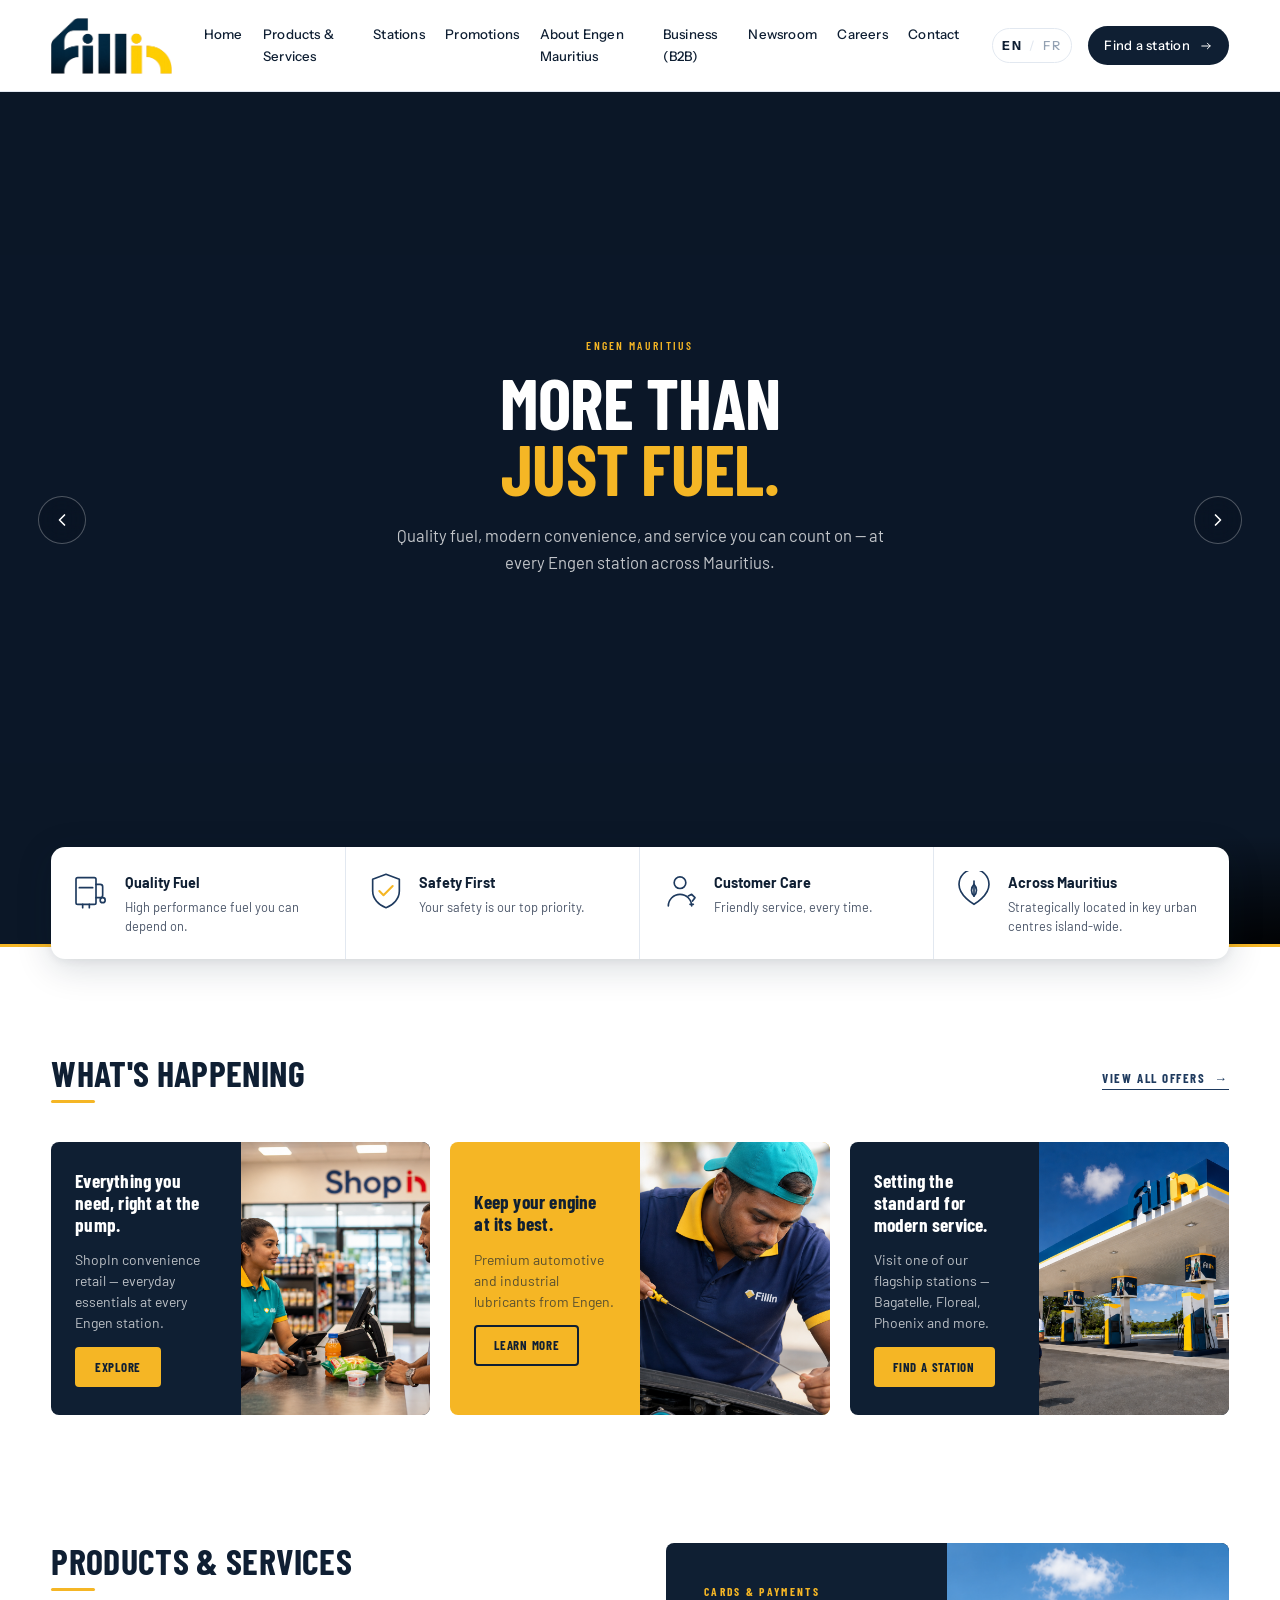
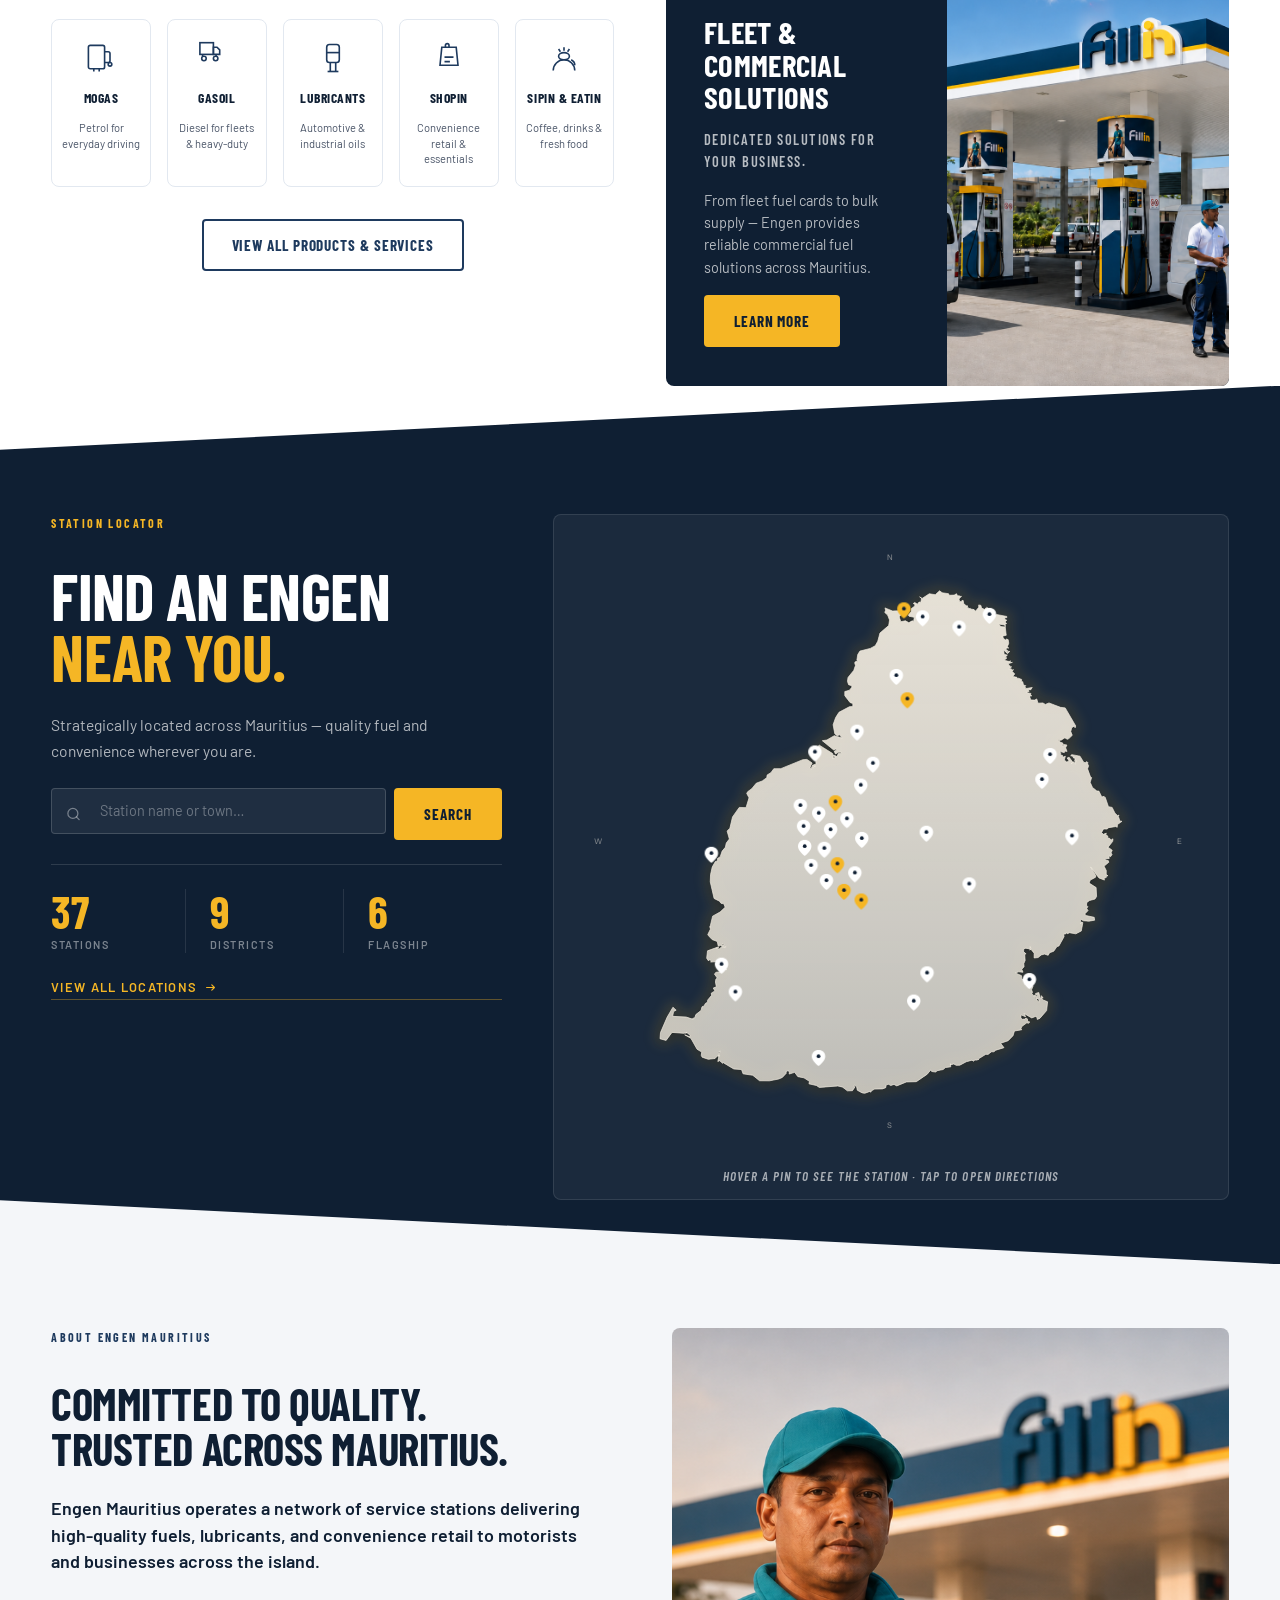
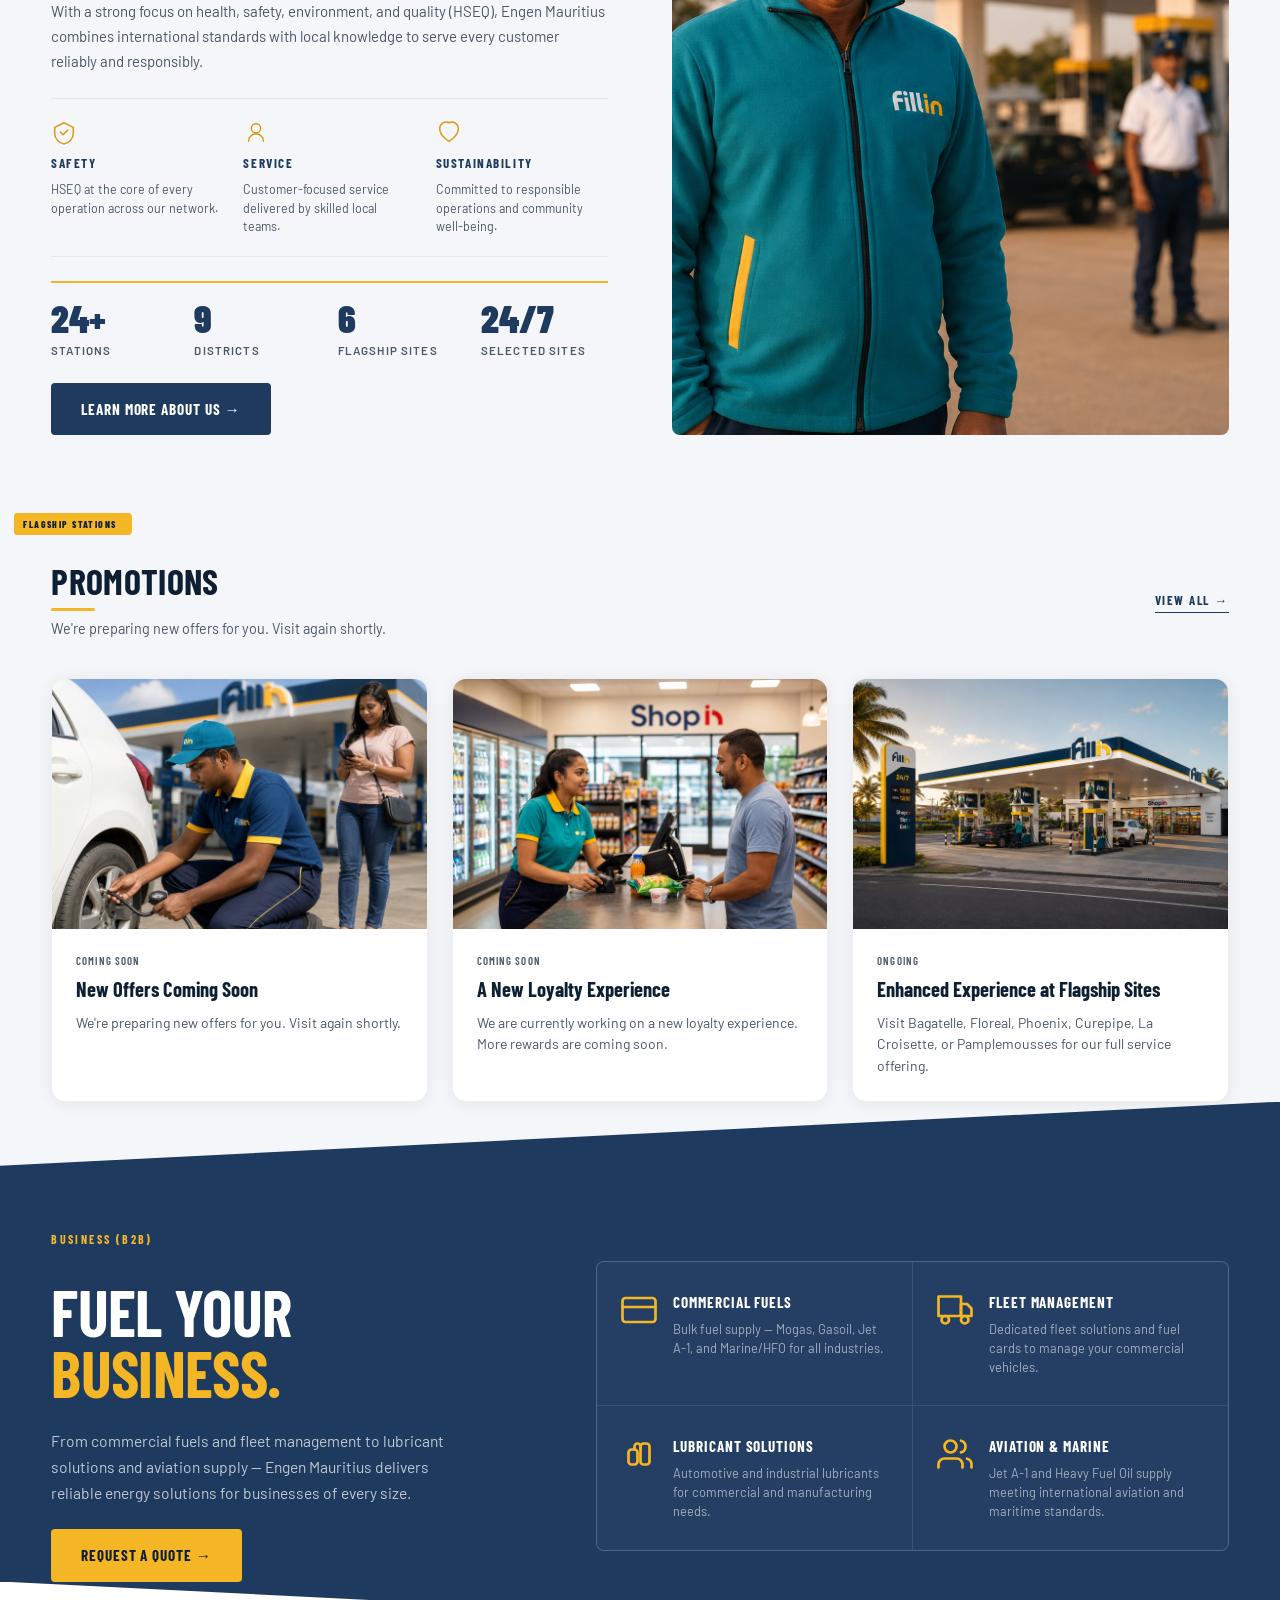
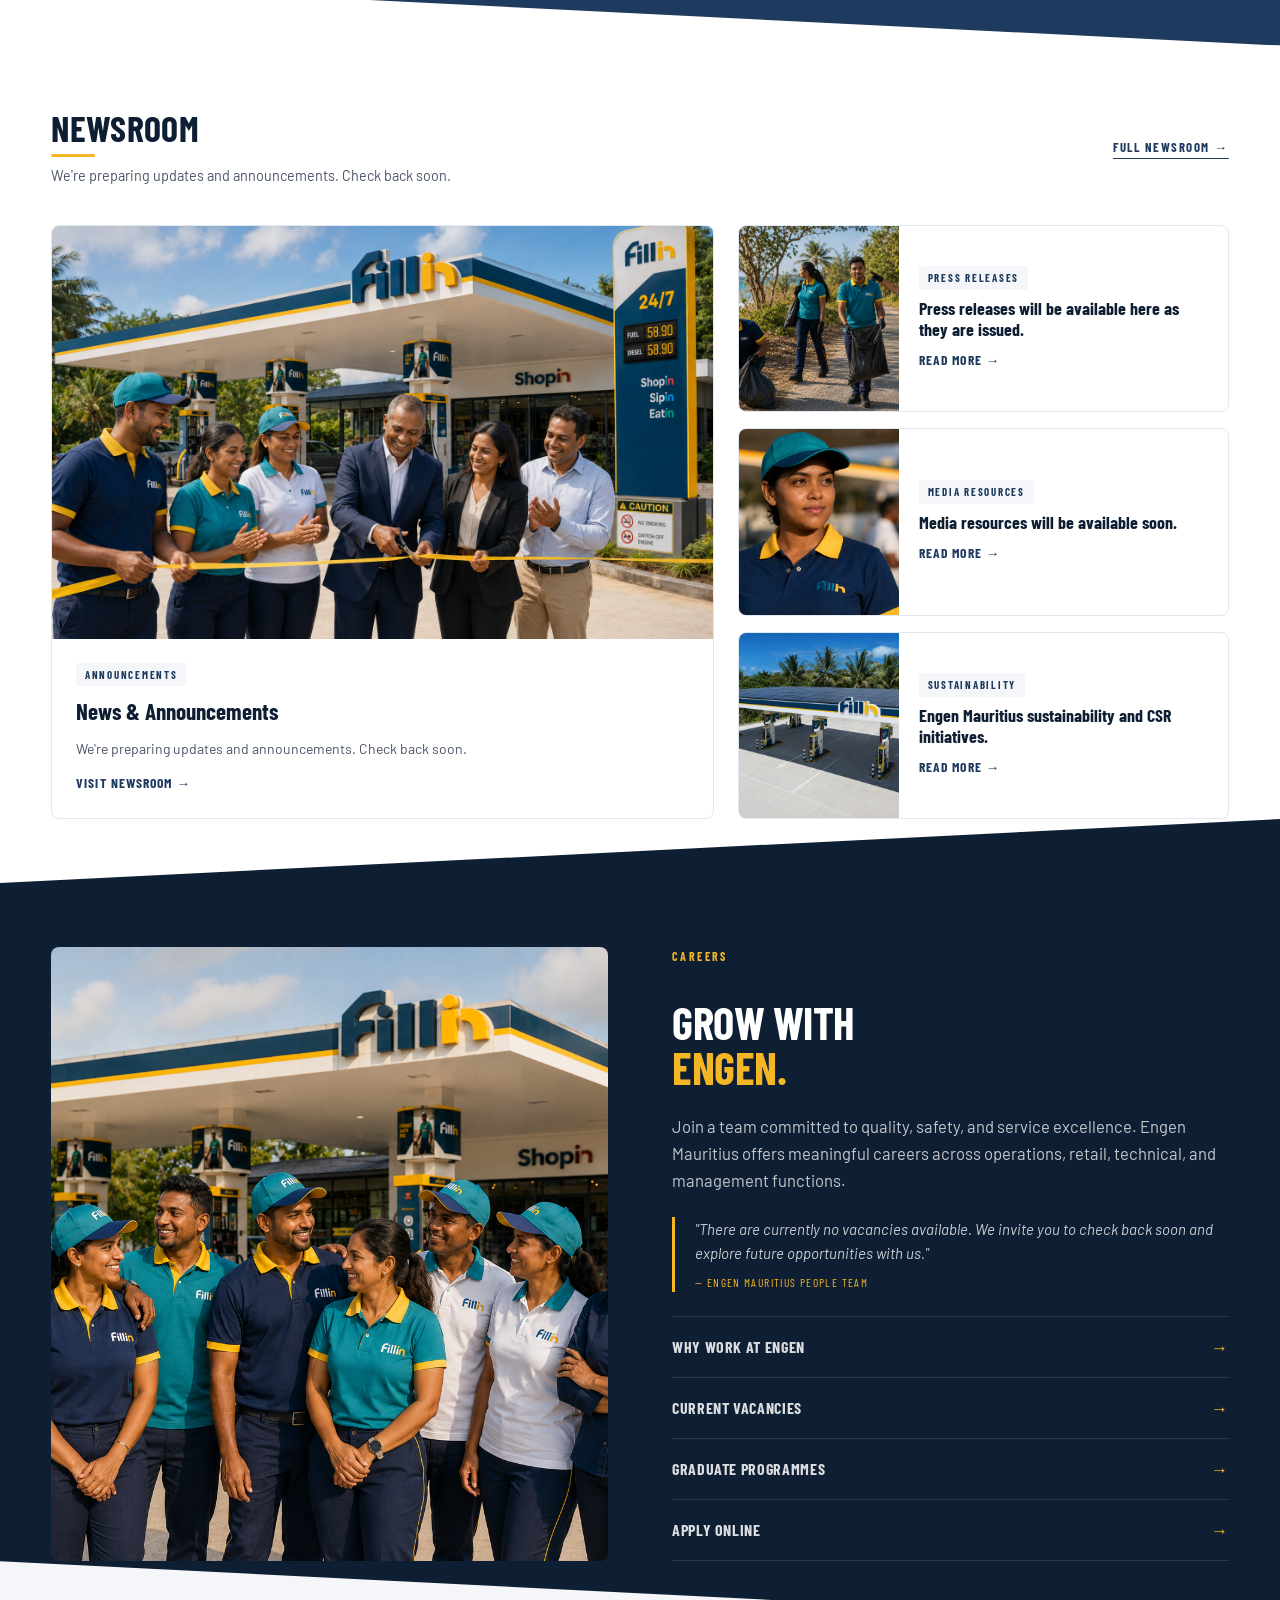
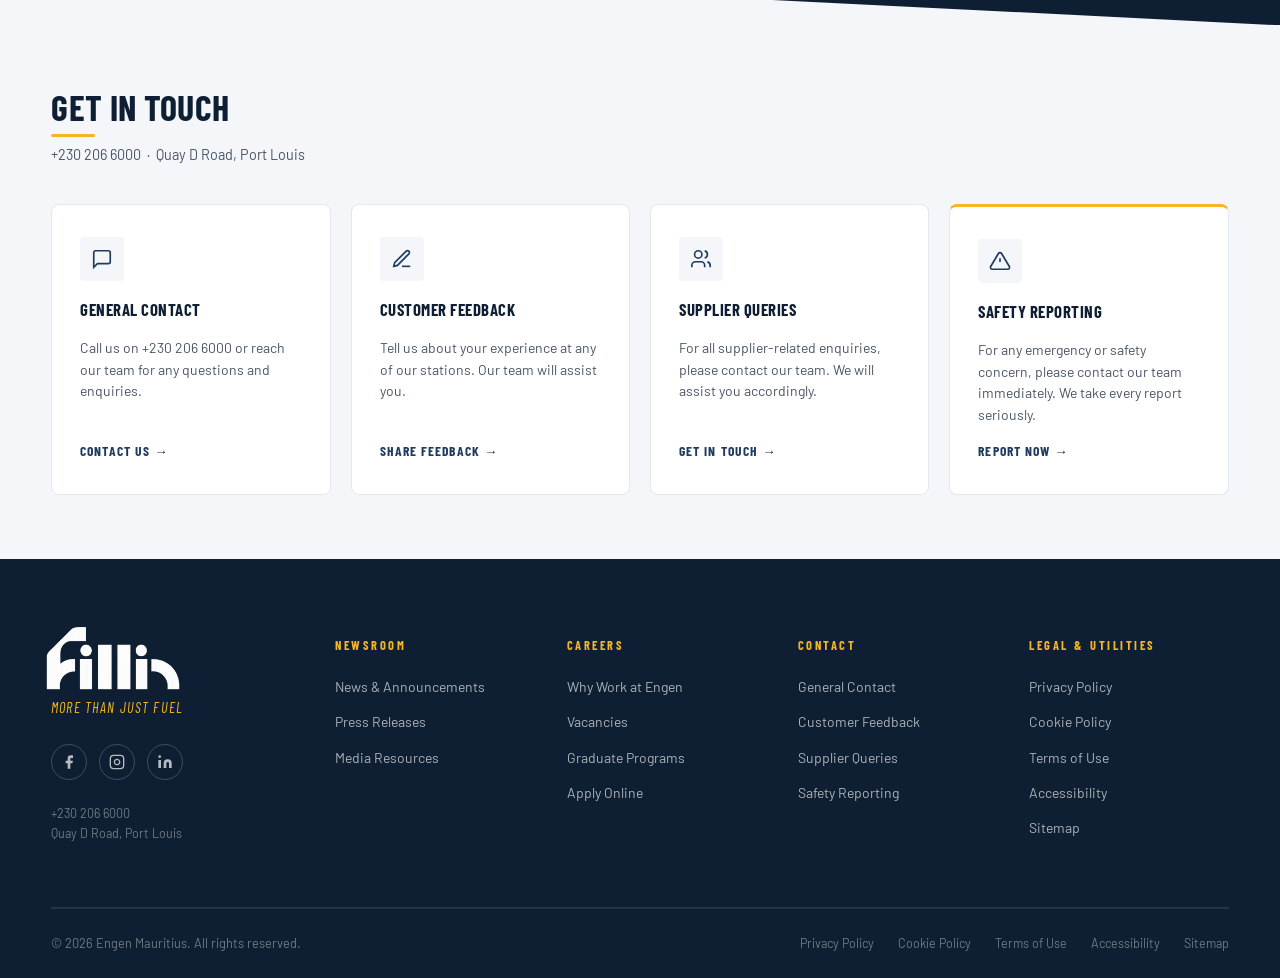
==== commit 8cd58bd6: "Replace first slide image with video and add corresponding styles" ====
--- a/index.html
+++ b/index.html
@@ -70,8 +70,8 @@
 
     <!-- Slide 1 — Brand identity -->
     <div class="v2-slide v2-slide--active" role="group" aria-label="Slide 1 of 4">
-      <figure class="v2-slide__media">
-        <img class="v2-slide__img" src="assets/slider1-temp.png" alt="Fillin service station forecourt" decoding="async">
+      <figure class="v2-slide__media v2-slide__media--vid">
+        <video class="v2-slide__vid" src="assets/first-slide-video.mp4" autoplay muted loop playsinline></video>
         <div class="v2-slide__scrim" aria-hidden="true"></div>
       </figure>
       <div class="v2-slide__content">
--- a/styles-v2.css
+++ b/styles-v2.css
@@ -418,6 +418,13 @@
   object-fit: cover;
   object-position: center;
   transform-origin: center;
+}
+.v2-slide__vid {
+  width: 100%;
+  height: 100%;
+  object-fit: cover;
+  object-position: center;
+  display: block;
 }
 .v2-slide__scrim {
   position: absolute;
@@ -2407,7 +2414,7 @@
   font-size: 1.65rem; font-weight: 900; text-transform: uppercase;
   color: #fff; margin: 0; line-height: 1.1;
 }
-.v2-fleet-block > p { font-size: 0.92rem; color: rgba(255,255,255,0.7); line-height: 1.72; }
+.v2-fleet-block > p { font-size: 0.92rem; color: rgba(255,255,255,0.7); line-height: 1.72; max-width: 85%; }
 .v2-feature-list { list-style: none; padding: 0; margin: 0; display: flex; flex-direction: column; gap: 0.55rem; }
 .v2-feature-list li {
   display: flex; align-items: flex-start; gap: 0.7rem;
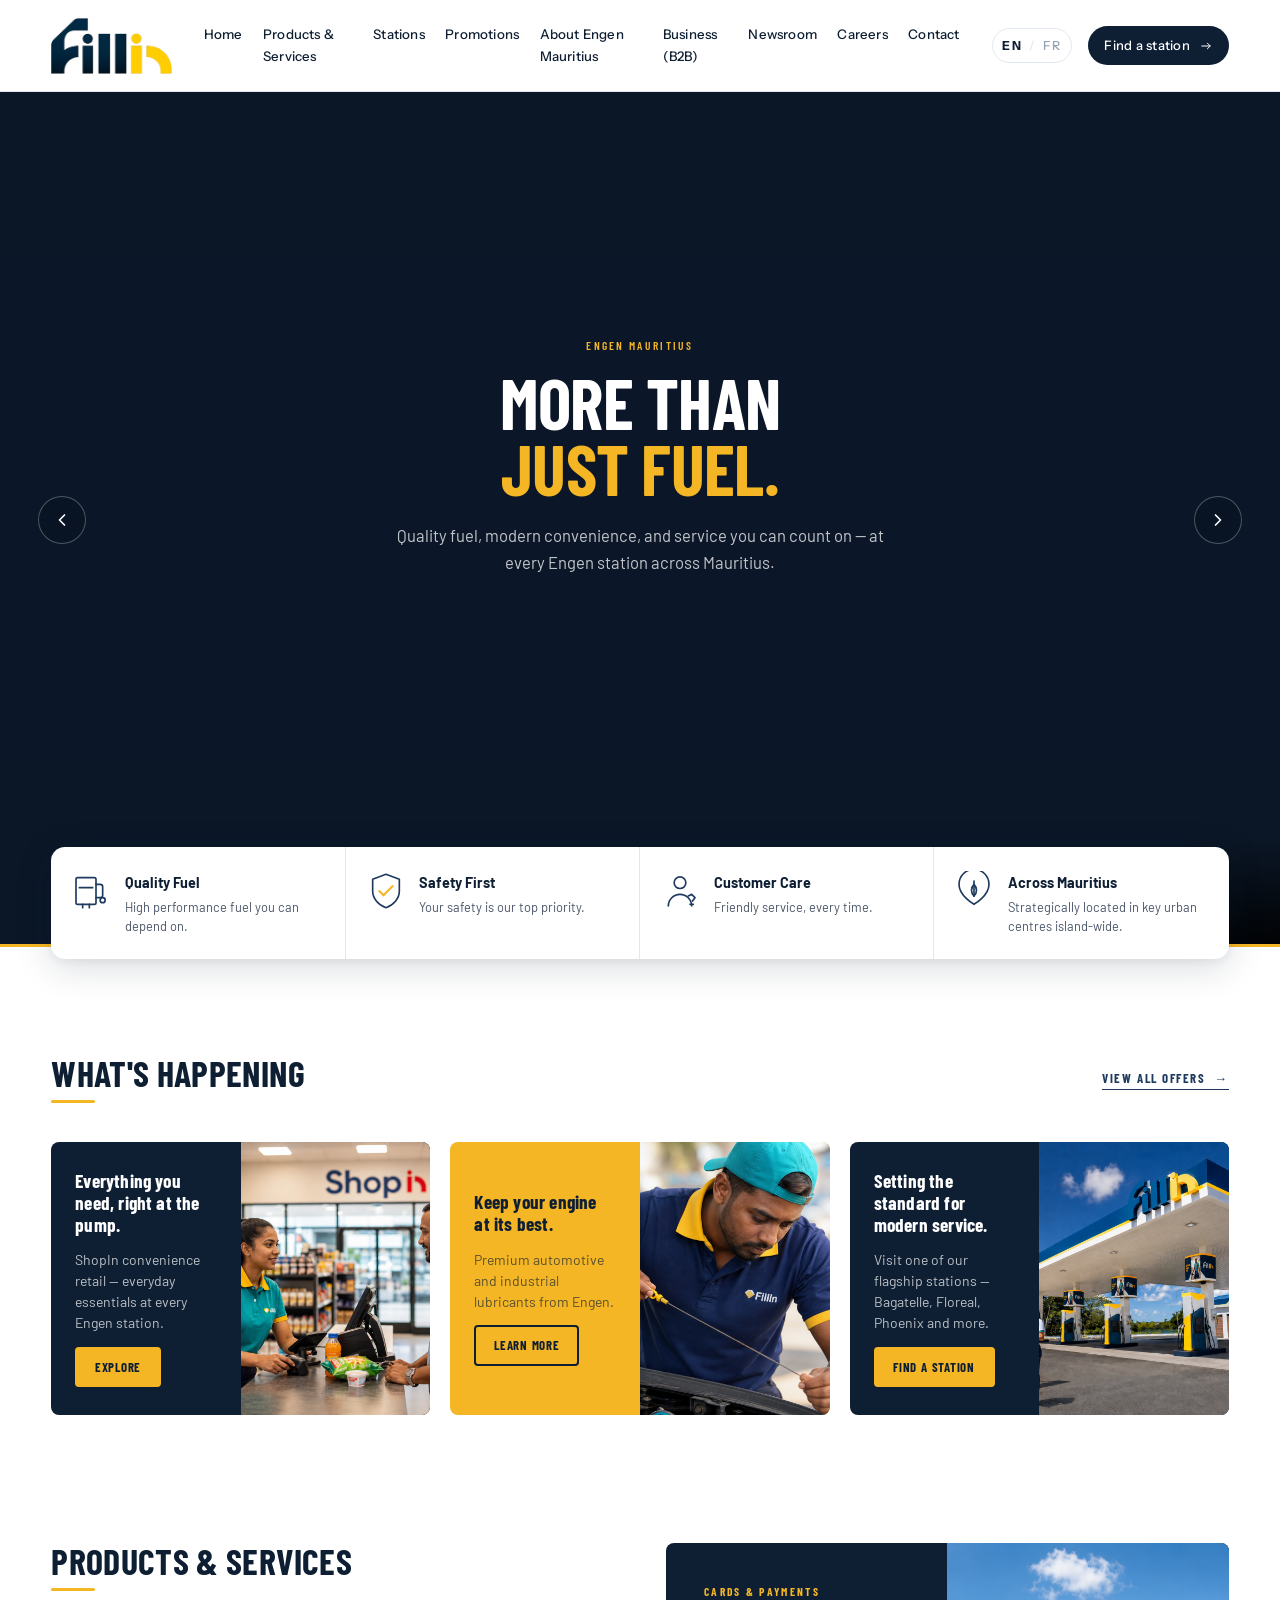
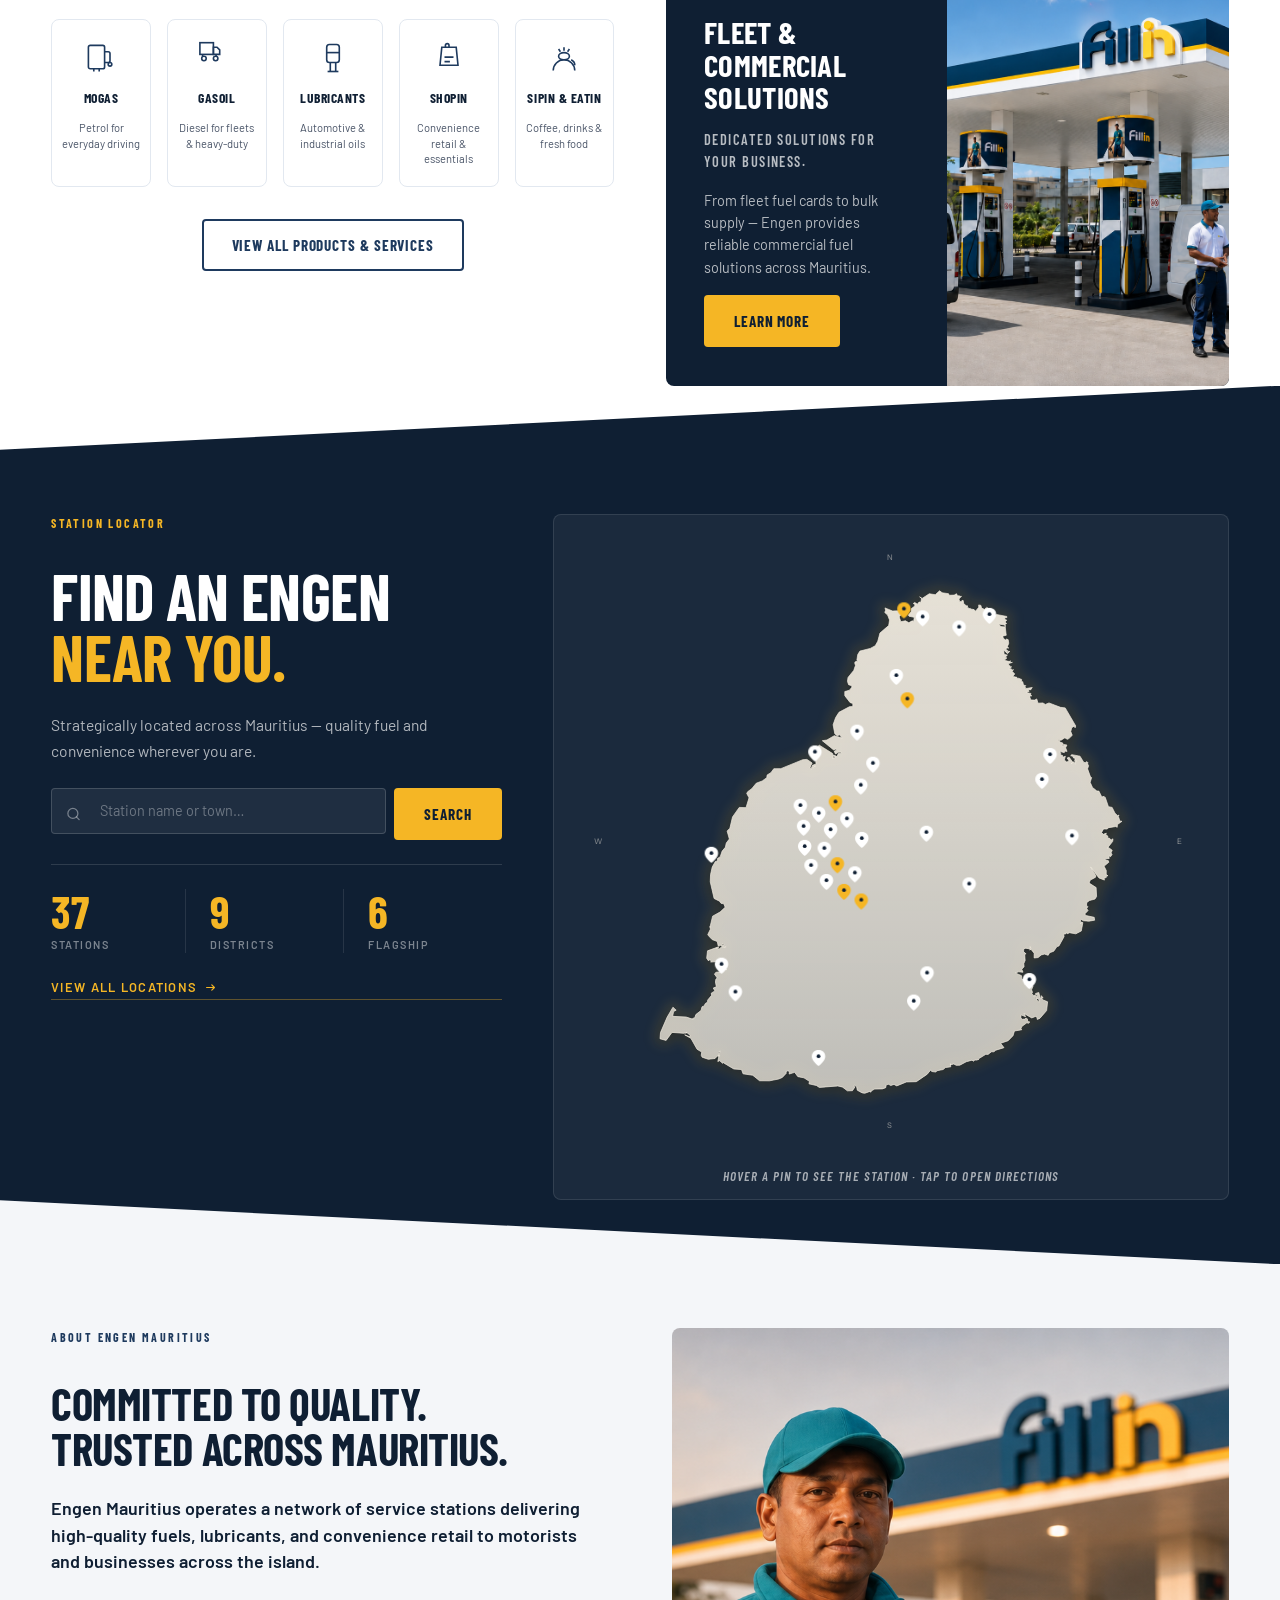
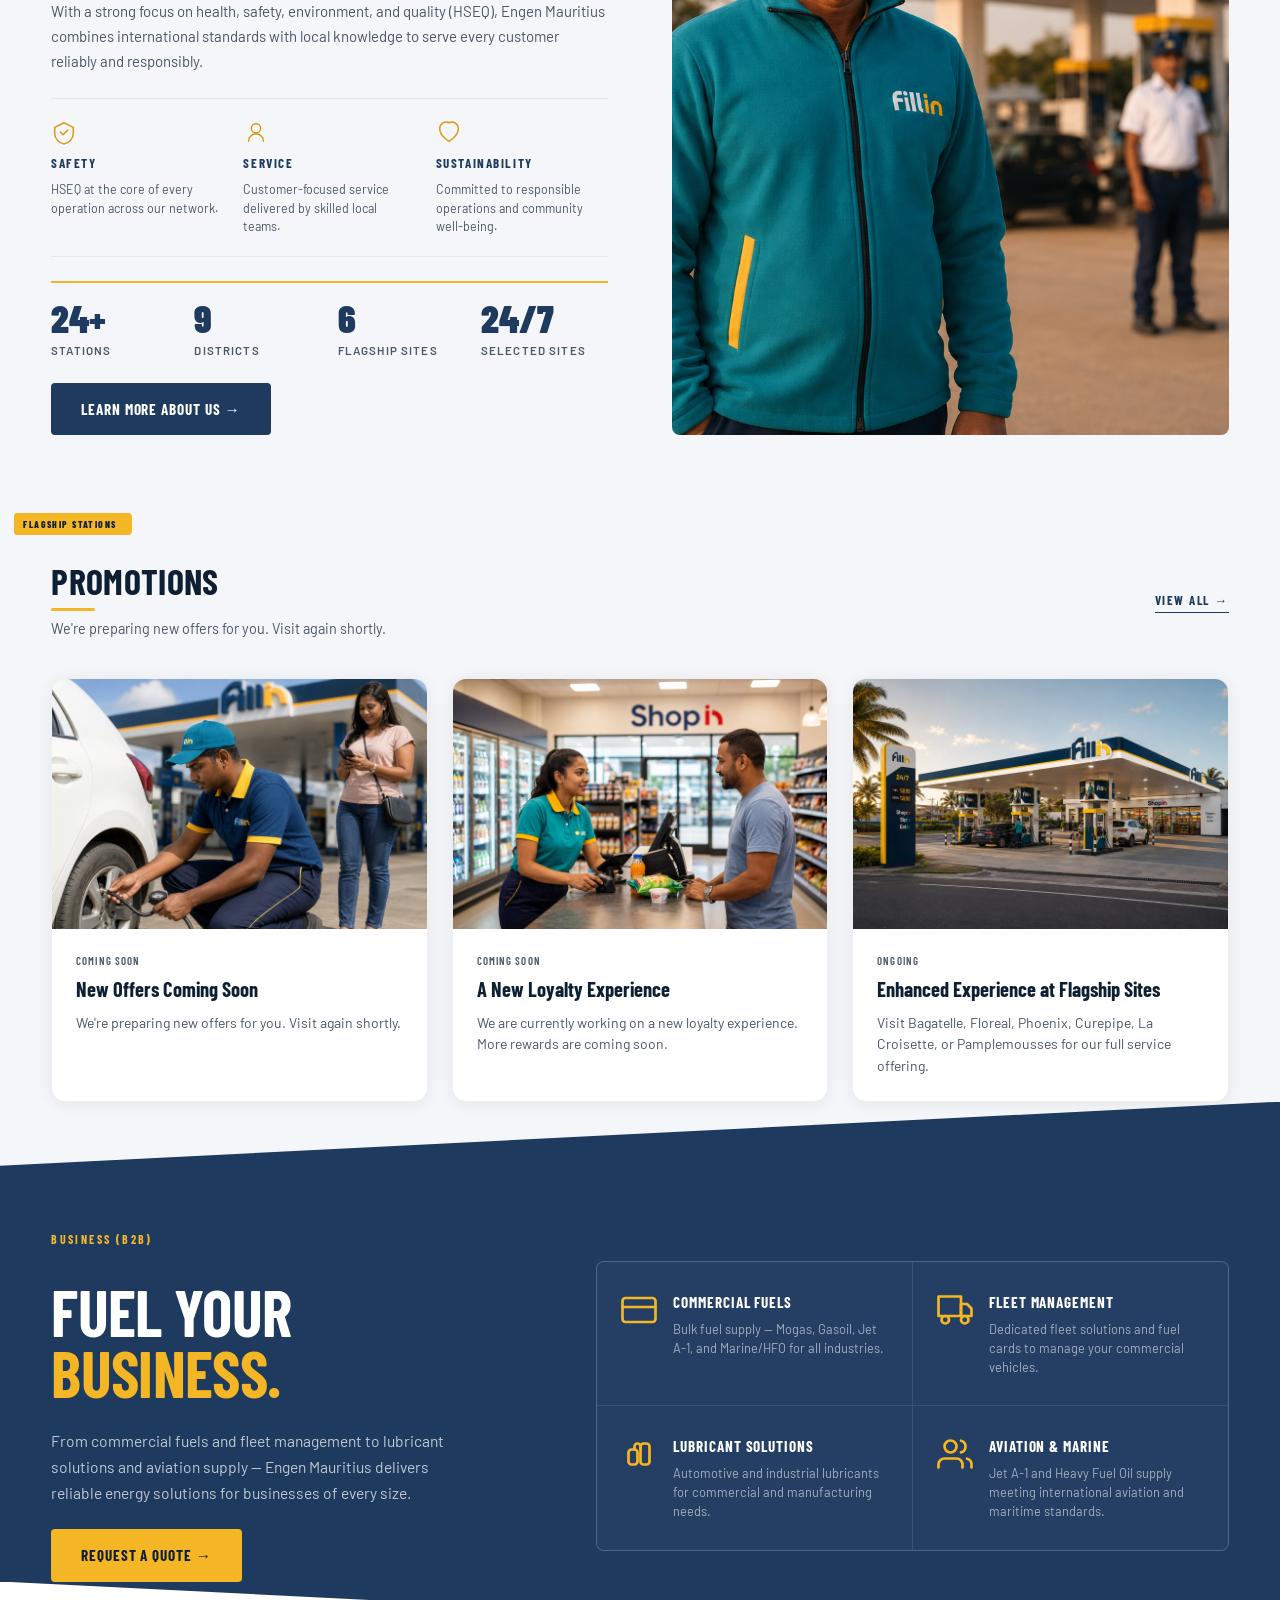
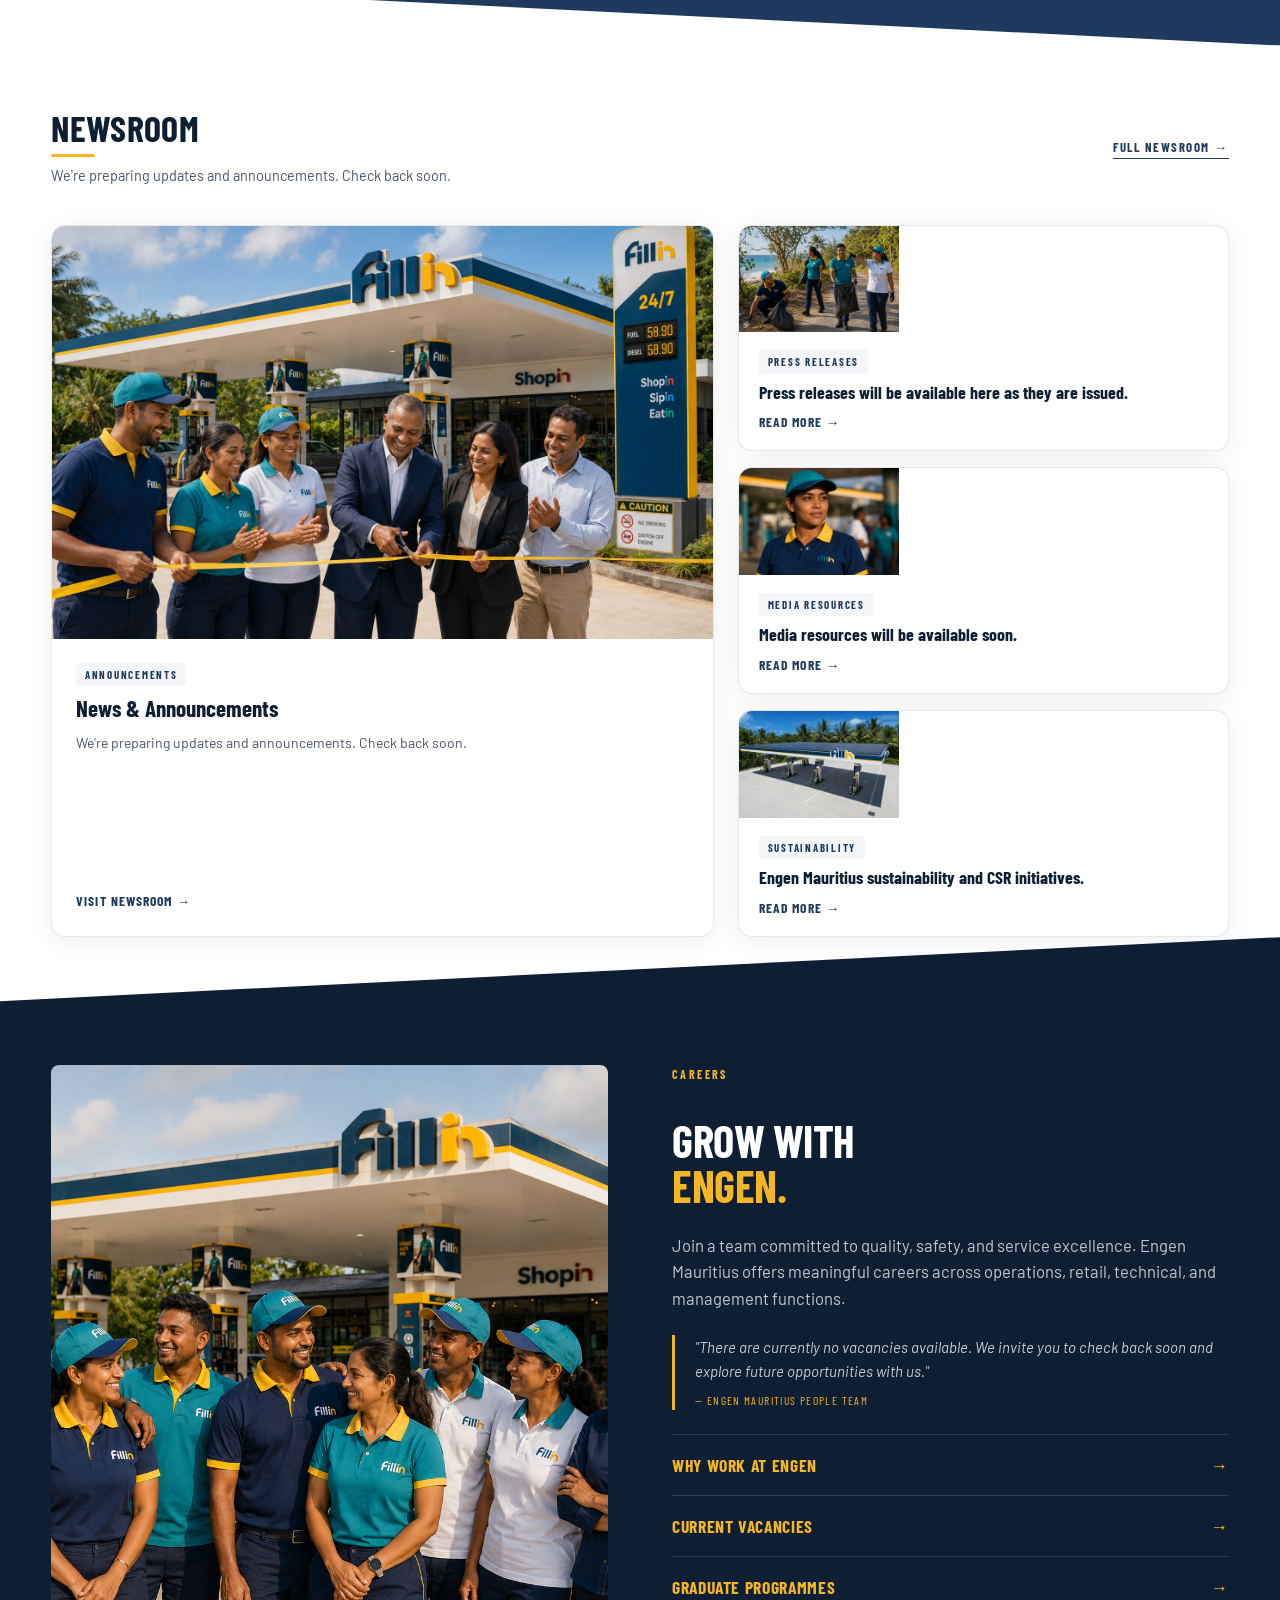
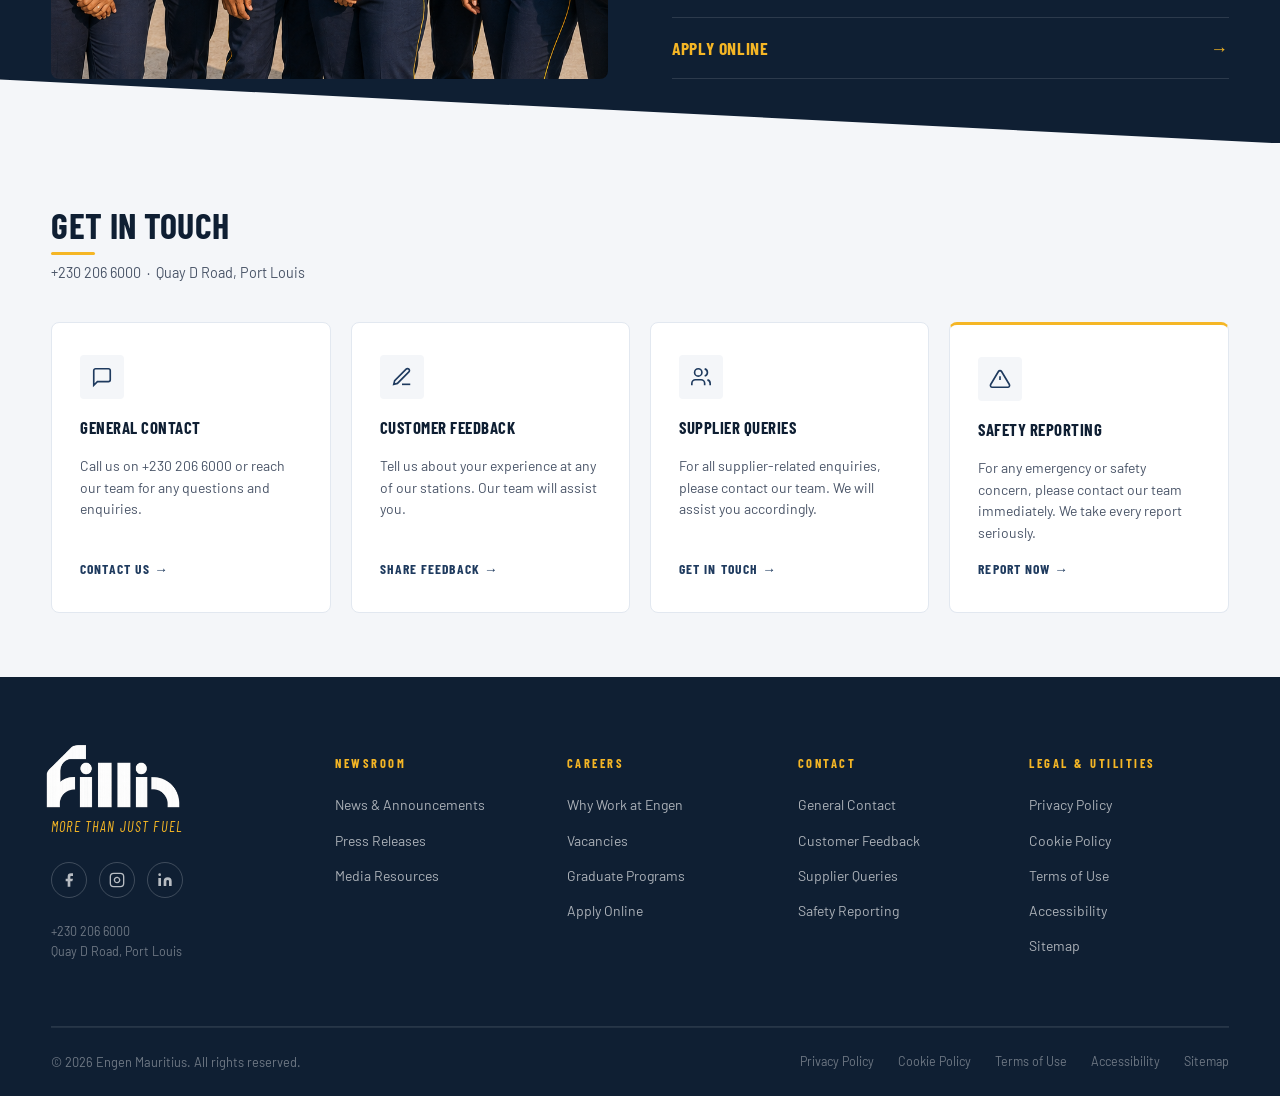
==== commit ce7f457b: "remaining site pages" ====
--- a/index.html
+++ b/index.html
@@ -28,9 +28,9 @@
     <a href="promotions.html" data-en="Promotions" data-fr="Promotions">Promotions</a>
     <a href="about.html" data-en="About Engen Mauritius" data-fr="À propos">About Engen Mauritius</a>
     <a href="b2b.html" data-en="Business (B2B)" data-fr="Entreprises">Business (B2B)</a>
-    <a href="#newsroom" data-en="Newsroom" data-fr="Actualités">Newsroom</a>
-    <a href="#careers" data-en="Careers" data-fr="Carrières">Careers</a>
-    <a href="#contact" data-en="Contact" data-fr="Contact">Contact</a>
+    <a href="newsroom.html" data-en="Newsroom" data-fr="Actualités">Newsroom</a>
+    <a href="careers.html" data-en="Careers" data-fr="Carrières">Careers</a>
+    <a href="contact.html" data-en="Contact" data-fr="Contact">Contact</a>
   </nav>
 
   <div class="site-actions">
@@ -58,9 +58,9 @@
   <a href="promotions.html" data-en="Promotions" data-fr="Promotions">Promotions</a>
   <a href="about.html" data-en="About Engen Mauritius" data-fr="À propos">About Engen Mauritius</a>
   <a href="b2b.html" data-en="Business (B2B)" data-fr="Entreprises">Business (B2B)</a>
-  <a href="#newsroom" data-en="Newsroom" data-fr="Actualités">Newsroom</a>
-  <a href="#careers" data-en="Careers" data-fr="Carrières">Careers</a>
-  <a href="#contact" data-en="Contact" data-fr="Contact">Contact</a>
+  <a href="newsroom.html" data-en="Newsroom" data-fr="Actualités">Newsroom</a>
+  <a href="careers.html" data-en="Careers" data-fr="Carrières">Careers</a>
+  <a href="contact.html" data-en="Contact" data-fr="Contact">Contact</a>
   <a href="stations.html" class="v2-mobile-nav__cta">Find a Station →</a>
 </nav>
 
@@ -76,12 +76,12 @@
       </figure>
       <div class="v2-slide__content">
         <div class="v2-wrap">
-          <span class="v2-slide__label">Engen Mauritius</span>
+          <span class="v2-slide__label" data-i18n="home.s1.label">Engen Mauritius</span>
           <h1 class="v2-slide__heading">
-            <span class="line-1">More Than</span>
-            <em>Just Fuel.</em>
+            <span class="line-1" data-i18n="home.s1.line1">More Than</span>
+            <em data-i18n="home.s1.em">Just Fuel.</em>
           </h1>
-          <p class="v2-slide__sub">Quality fuel, modern convenience, and service you can count on — at every Engen station across Mauritius.</p>
+          <p class="v2-slide__sub" data-i18n="home.s1.sub">Quality fuel, modern convenience, and service you can count on — at every Engen station across Mauritius.</p>
         </div>
       </div>
     </div>
@@ -94,12 +94,12 @@
       </figure>
       <div class="v2-slide__content">
         <div class="v2-wrap">
-          <span class="v2-slide__label">Quality You Can Trust</span>
+          <span class="v2-slide__label" data-i18n="home.s2.label">Quality You Can Trust</span>
           <h1 class="v2-slide__heading">
-            <span class="line-1">Reliable Fuel,</span>
-            <em>Every Time.</em>
+            <span class="line-1" data-i18n="home.s2.line1">Reliable Fuel,</span>
+            <em data-i18n="home.s2.em">Every Time.</em>
           </h1>
-          <p class="v2-slide__sub">Mogas, Gasoil, and premium lubricants — formulated for performance and consistency across our network.</p>
+          <p class="v2-slide__sub" data-i18n="home.s2.sub">Mogas, Gasoil, and premium lubricants — formulated for performance and consistency across our network.</p>
         </div>
       </div>
     </div>
@@ -112,12 +112,12 @@
       </figure>
       <div class="v2-slide__content">
         <div class="v2-wrap">
-          <span class="v2-slide__label">ShopIn · SipIn · EatIn</span>
+          <span class="v2-slide__label" data-i18n="home.s3.label">ShopIn · SipIn · EatIn</span>
           <h1 class="v2-slide__heading">
-            <span class="line-1">Convenience</span>
-            <em>At Every Stop.</em>
+            <span class="line-1" data-i18n="home.s3.line1">Convenience</span>
+            <em data-i18n="home.s3.em">At Every Stop.</em>
           </h1>
-          <p class="v2-slide__sub">Fresh coffee, chilled drinks, everyday essentials — all under one roof at Engen stations across the island.</p>
+          <p class="v2-slide__sub" data-i18n="home.s3.sub">Fresh coffee, chilled drinks, everyday essentials — all under one roof at Engen stations across the island.</p>
         </div>
       </div>
     </div>
@@ -130,12 +130,12 @@
       </figure>
       <div class="v2-slide__content">
         <div class="v2-wrap">
-          <span class="v2-slide__label">Open. Always.</span>
+          <span class="v2-slide__label" data-i18n="home.s4.label">Open. Always.</span>
           <h1 class="v2-slide__heading">
-            <span class="line-1">Where Mauritius</span>
-            <em>Refuels.</em>
+            <span class="line-1" data-i18n="home.s4.line1">Where Mauritius</span>
+            <em data-i18n="home.s4.em">Refuels.</em>
           </h1>
-          <p class="v2-slide__sub">Selected flagship stations operate 24/7 — fuel, retail, and food services whenever you need them.</p>
+          <p class="v2-slide__sub" data-i18n="home.s4.sub">Selected flagship stations operate 24/7 — fuel, retail, and food services whenever you need them.</p>
         </div>
       </div>
     </div>
@@ -181,8 +181,8 @@
           </svg>
         </span>
         <div class="v2-feature-item__text">
-          <strong>Quality Fuel</strong>
-          <span>High performance fuel you can depend on.</span>
+          <strong data-i18n="home.feat.fuel.strong">Quality Fuel</strong>
+          <span data-i18n="home.feat.fuel.span">High performance fuel you can depend on.</span>
         </div>
       </div>
 
@@ -194,8 +194,8 @@
           </svg>
         </span>
         <div class="v2-feature-item__text">
-          <strong>Safety First</strong>
-          <span>Your safety is our top priority.</span>
+          <strong data-i18n="home.feat.safety.strong">Safety First</strong>
+          <span data-i18n="home.feat.safety.span">Your safety is our top priority.</span>
         </div>
       </div>
 
@@ -209,8 +209,8 @@
           </svg>
         </span>
         <div class="v2-feature-item__text">
-          <strong>Customer Care</strong>
-          <span>Friendly service, every time.</span>
+          <strong data-i18n="home.feat.care.strong">Customer Care</strong>
+          <span data-i18n="home.feat.care.span">Friendly service, every time.</span>
         </div>
       </div>
 
@@ -224,8 +224,8 @@
           </svg>
         </span>
         <div class="v2-feature-item__text">
-          <strong>Across Mauritius</strong>
-          <span>Strategically located in key urban centres island-wide.</span>
+          <strong data-i18n="home.feat.network.strong">Across Mauritius</strong>
+          <span data-i18n="home.feat.network.span">Strategically located in key urban centres island-wide.</span>
         </div>
       </div>
 
@@ -237,17 +237,17 @@
 <section class="v2-happening" id="happening">
   <div class="v2-wrap">
     <div class="v2-section-head">
-      <h2 class="v2-sh-title">What's Happening</h2>
-      <a href="promotions.html" class="v2-link-more">View all offers &nbsp;→</a>
+      <h2 class="v2-sh-title" data-i18n="home.hap.title">What's Happening</h2>
+      <a href="promotions.html" class="v2-link-more" data-i18n="home.hap.link">View all offers &nbsp;→</a>
     </div>
     <div class="v2-happening__grid">
 
       <!-- Card 1 — Navy — ShopIn -->
       <article class="v2-hcard v2-hcard--navy">
         <div class="v2-hcard__content">
-          <h3>Everything you need, right at the pump.</h3>
-          <p>ShopIn convenience retail — everyday essentials at every Engen station.</p>
-          <a href="products.html#retail" class="v2-btn v2-btn--yellow v2-btn--sm">Explore</a>
+          <h3 data-i18n="home.hap.c1.h3">Everything you need, right at the pump.</h3>
+          <p data-i18n="home.hap.c1.p">ShopIn convenience retail — everyday essentials at every Engen station.</p>
+          <a href="products.html#retail" class="v2-btn v2-btn--yellow v2-btn--sm" data-i18n="home.hap.c1.btn">Explore</a>
         </div>
         <figure class="v2-hcard__fig">
           <img src="assets/loyalty-card.png" alt="Engen ShopIn convenience store">
@@ -257,9 +257,9 @@
       <!-- Card 2 — Yellow — Lubricants -->
       <article class="v2-hcard v2-hcard--yellow">
         <div class="v2-hcard__content">
-          <h3>Keep your engine at its best.</h3>
-          <p>Premium automotive and industrial lubricants from Engen.</p>
-          <a href="products.html#lubricants" class="v2-btn v2-btn--outline-dark v2-btn--sm">Learn More</a>
+          <h3 data-i18n="home.hap.c2.h3">Keep your engine at its best.</h3>
+          <p data-i18n="home.hap.c2.p">Premium automotive and industrial lubricants from Engen.</p>
+          <a href="products.html#lubricants" class="v2-btn v2-btn--outline-dark v2-btn--sm" data-i18n="home.hap.c2.btn">Learn More</a>
         </div>
         <figure class="v2-hcard__fig">
           <img src="assets/portrait-ev.png" alt="Engen lubricant products">
@@ -269,9 +269,9 @@
       <!-- Card 3 — Navy — Flagship Stations -->
       <article class="v2-hcard v2-hcard--navy">
         <div class="v2-hcard__content">
-          <h3>Setting the standard for modern service.</h3>
-          <p>Visit one of our flagship stations — Bagatelle, Floreal, Phoenix and more.</p>
-          <a href="stations.html" class="v2-btn v2-btn--yellow v2-btn--sm">Find a Station</a>
+          <h3 data-i18n="home.hap.c3.h3">Setting the standard for modern service.</h3>
+          <p data-i18n="home.hap.c3.p">Visit one of our flagship stations — Bagatelle, Floreal, Phoenix and more.</p>
+          <a href="stations.html" class="v2-btn v2-btn--yellow v2-btn--sm" data-i18n="home.hap.c3.btn">Find a Station</a>
         </div>
         <figure class="v2-hcard__fig">
           <img src="assets/portrait-safety.png" alt="Engen flagship station">
@@ -287,7 +287,7 @@
   <div class="v2-wrap v2-sl__inner">
 
     <div class="v2-svc">
-      <h2 class="v2-sh-title">Products &amp; Services</h2>
+      <h2 class="v2-sh-title" data-i18n="home.svc.title">Products &amp; Services</h2>
       <div class="v2-svc__grid">
 
         <a href="products.html#fuels" class="v2-svc-tile">
@@ -299,8 +299,8 @@
               <path d="M12 32v3M18 32v3"/>
             </svg>
           </span>
-          <strong class="v2-svc-tile__name">Mogas</strong>
-          <span class="v2-svc-tile__desc">Petrol for everyday driving</span>
+          <strong class="v2-svc-tile__name" data-i18n="home.svc.mogas.name">Mogas</strong>
+          <span class="v2-svc-tile__desc" data-i18n="home.svc.mogas.desc">Petrol for everyday driving</span>
         </a>
 
         <a href="products.html#fuels" class="v2-svc-tile">
@@ -311,8 +311,8 @@
               <path d="M4 16v2M19 16v2"/>
             </svg>
           </span>
-          <strong class="v2-svc-tile__name">Gasoil</strong>
-          <span class="v2-svc-tile__desc">Diesel for fleets &amp; heavy-duty</span>
+          <strong class="v2-svc-tile__name" data-i18n="home.svc.gasoil.name">Gasoil</strong>
+          <span class="v2-svc-tile__desc" data-i18n="home.svc.gasoil.desc">Diesel for fleets &amp; heavy-duty</span>
         </a>
 
         <a href="products.html#lubricants" class="v2-svc-tile">
@@ -324,8 +324,8 @@
               <path d="M14 35h12"/>
             </svg>
           </span>
-          <strong class="v2-svc-tile__name">Lubricants</strong>
-          <span class="v2-svc-tile__desc">Automotive &amp; industrial oils</span>
+          <strong class="v2-svc-tile__name" data-i18n="home.svc.lube.name">Lubricants</strong>
+          <span class="v2-svc-tile__desc" data-i18n="home.svc.lube.desc">Automotive &amp; industrial oils</span>
         </a>
 
         <a href="products.html#retail" class="v2-svc-tile">
@@ -336,8 +336,8 @@
               <path d="M15 19h10M15 24h6"/>
             </svg>
           </span>
-          <strong class="v2-svc-tile__name">ShopIn</strong>
-          <span class="v2-svc-tile__desc">Convenience retail &amp; essentials</span>
+          <strong class="v2-svc-tile__name" data-i18n="home.svc.shopin.name">ShopIn</strong>
+          <span class="v2-svc-tile__desc" data-i18n="home.svc.shopin.desc">Convenience retail &amp; essentials</span>
         </a>
 
         <a href="products.html#retail" class="v2-svc-tile">
@@ -349,21 +349,21 @@
               <path d="M28 22c2 1 4 3 4 6"/>
             </svg>
           </span>
-          <strong class="v2-svc-tile__name">SipIn &amp; EatIn</strong>
-          <span class="v2-svc-tile__desc">Coffee, drinks &amp; fresh food</span>
+          <strong class="v2-svc-tile__name" data-i18n="home.svc.sipin.name">SipIn &amp; EatIn</strong>
+          <span class="v2-svc-tile__desc" data-i18n="home.svc.sipin.desc">Coffee, drinks &amp; fresh food</span>
         </a>
 
       </div>
-      <a href="products.html" class="v2-btn v2-btn--outline-navy v2-svc__view-all">View All Products &amp; Services</a>
+      <a href="products.html" class="v2-btn v2-btn--outline-navy v2-svc__view-all" data-i18n="home.svc.viewall">View All Products &amp; Services</a>
     </div>
 
     <div class="v2-loyalty-card" id="loyalty">
       <div class="v2-loyalty-card__copy">
-        <span class="v2-loyalty-card__label">Cards &amp; Payments</span>
-        <h3>Fleet &amp; Commercial<br>Solutions</h3>
-        <p class="v2-loyalty-card__sub">Dedicated solutions for your business.</p>
-        <p>From fleet fuel cards to bulk supply — Engen provides reliable commercial fuel solutions across Mauritius.</p>
-        <a href="b2b.html" class="v2-btn v2-btn--yellow">Learn More</a>
+        <span class="v2-loyalty-card__label" data-i18n="home.loyalty.label">Cards &amp; Payments</span>
+        <h3 data-i18n="home.loyalty.h3">Fleet &amp; Commercial<br>Solutions</h3>
+        <p class="v2-loyalty-card__sub" data-i18n="home.loyalty.sub">Dedicated solutions for your business.</p>
+        <p data-i18n="home.loyalty.p">From fleet fuel cards to bulk supply — Engen provides reliable commercial fuel solutions across Mauritius.</p>
+        <a href="b2b.html" class="v2-btn v2-btn--yellow" data-i18n="home.loyalty.btn">Learn More</a>
       </div>
       <figure class="v2-loyalty-card__fig">
         <img src="assets/portrait-care.png" alt="Engen commercial fleet solutions">
@@ -464,42 +464,42 @@
   <div class="v2-wrap v2-about__inner">
 
     <div class="v2-about__copy">
-      <span class="v2-label v2-label--dark">About Engen Mauritius</span>
-      <h2>Committed to Quality.<br>Trusted Across Mauritius.</h2>
-      <p class="v2-about__lead">Engen Mauritius operates a network of service stations delivering high-quality fuels, lubricants, and convenience retail to motorists and businesses across the island.</p>
-      <p>With a strong focus on health, safety, environment, and quality (HSEQ), Engen Mauritius combines international standards with local knowledge to serve every customer reliably and responsibly.</p>
+      <span class="v2-label v2-label--dark" data-i18n="home.about.label">About Engen Mauritius</span>
+      <h2 data-i18n="home.about.h2">Committed to Quality.<br>Trusted Across Mauritius.</h2>
+      <p class="v2-about__lead" data-i18n="home.about.lead">Engen Mauritius operates a network of service stations delivering high-quality fuels, lubricants, and convenience retail to motorists and businesses across the island.</p>
+      <p data-i18n="home.about.p2">With a strong focus on health, safety, environment, and quality (HSEQ), Engen Mauritius combines international standards with local knowledge to serve every customer reliably and responsibly.</p>
 
       <ul class="v2-about__pillars">
         <li class="v2-about__pillar">
           <svg class="v2-about__pillar-icon" viewBox="0 0 28 28" fill="none" stroke="currentColor" stroke-width="1.6" stroke-linecap="round">
             <path d="M14 4L4 9v7c0 5 4.5 9.7 10 11 5.5-1.3 10-6 10-11V9L14 4z"/><path d="M10 14l3 3 5-5"/>
           </svg>
-          <strong>Safety</strong>
-          <span>HSEQ at the core of every operation across our network.</span>
+          <strong data-i18n="home.about.pillar1.strong">Safety</strong>
+          <span data-i18n="home.about.pillar1.span">HSEQ at the core of every operation across our network.</span>
         </li>
         <li class="v2-about__pillar">
           <svg class="v2-about__pillar-icon" viewBox="0 0 28 28" fill="none" stroke="currentColor" stroke-width="1.6" stroke-linecap="round">
             <circle cx="14" cy="10" r="5"/><path d="M6 24c0-4.4 3.6-8 8-8s8 3.6 8 8"/>
           </svg>
-          <strong>Service</strong>
-          <span>Customer-focused service delivered by skilled local teams.</span>
+          <strong data-i18n="home.about.pillar2.strong">Service</strong>
+          <span data-i18n="home.about.pillar2.span">Customer-focused service delivered by skilled local teams.</span>
         </li>
         <li class="v2-about__pillar">
           <svg class="v2-about__pillar-icon" viewBox="0 0 28 28" fill="none" stroke="currentColor" stroke-width="1.6" stroke-linecap="round">
             <path d="M14 24c0 0-10-5.6-10-13.4A7 7 0 0 1 14 4a7 7 0 0 1 10 6.6C24 18.4 14 24 14 24z"/>
           </svg>
-          <strong>Sustainability</strong>
-          <span>Committed to responsible operations and community well-being.</span>
+          <strong data-i18n="home.about.pillar3.strong">Sustainability</strong>
+          <span data-i18n="home.about.pillar3.span">Committed to responsible operations and community well-being.</span>
         </li>
       </ul>
 
       <dl class="v2-about__stats">
-        <div><dd>24+</dd><dt>Stations</dt></div>
-        <div><dd>9</dd><dt>Districts</dt></div>
-        <div><dd>6</dd><dt>Flagship Sites</dt></div>
-        <div><dd>24/7</dd><dt>Selected Sites</dt></div>
+        <div><dd>24+</dd><dt data-i18n="home.about.stat.stations">Stations</dt></div>
+        <div><dd>9</dd><dt data-i18n="home.about.stat.districts">Districts</dt></div>
+        <div><dd>6</dd><dt data-i18n="home.about.stat.flagship">Flagship Sites</dt></div>
+        <div><dd>24/7</dd><dt data-i18n="home.about.stat.247">Selected Sites</dt></div>
       </dl>
-      <a href="about.html" class="v2-btn v2-btn--navy">Learn More About Us →</a>
+      <a href="about.html" class="v2-btn v2-btn--navy" data-i18n="home.about.btn">Learn More About Us →</a>
     </div>
 
     <figure class="v2-about__img">
@@ -573,13 +573,13 @@
     <div class="v2-b2b__inner">
 
       <div class="v2-b2b__copy">
-        <span class="v2-label">Business (B2B)</span>
+        <span class="v2-label" data-i18n="home.b2b.label">Business (B2B)</span>
         <h2 class="v2-b2b__heading">
-          Fuel your
-          <em>business.</em>
+          <span data-i18n="home.b2b.h2.line">Fuel your</span>
+          <em data-i18n="home.b2b.h2.em">business.</em>
         </h2>
-        <p class="v2-b2b__lead">From commercial fuels and fleet management to lubricant solutions and aviation supply — Engen Mauritius delivers reliable energy solutions for businesses of every size.</p>
-        <a href="b2b.html#quote" class="v2-btn v2-btn--yellow">Request a Quote →</a>
+        <p class="v2-b2b__lead" data-i18n="home.b2b.lead">From commercial fuels and fleet management to lubricant solutions and aviation supply — Engen Mauritius delivers reliable energy solutions for businesses of every size.</p>
+        <a href="b2b.html#quote" class="v2-btn v2-btn--yellow" data-i18n="home.b2b.btn">Request a Quote →</a>
       </div>
 
       <div class="v2-b2b__offers">
@@ -591,8 +591,8 @@
             </svg>
           </span>
           <div>
-            <strong>Commercial Fuels</strong>
-            <p>Bulk fuel supply — Mogas, Gasoil, Jet A-1, and Marine/HFO for all industries.</p>
+            <strong data-i18n="home.b2b.o1.strong">Commercial Fuels</strong>
+            <p data-i18n="home.b2b.o1.p">Bulk fuel supply — Mogas, Gasoil, Jet A-1, and Marine/HFO for all industries.</p>
           </div>
         </div>
 
@@ -604,8 +604,8 @@
             </svg>
           </span>
           <div>
-            <strong>Fleet Management</strong>
-            <p>Dedicated fleet solutions and fuel cards to manage your commercial vehicles.</p>
+            <strong data-i18n="home.b2b.o2.strong">Fleet Management</strong>
+            <p data-i18n="home.b2b.o2.p">Dedicated fleet solutions and fuel cards to manage your commercial vehicles.</p>
           </div>
         </div>
 
@@ -617,8 +617,8 @@
             </svg>
           </span>
           <div>
-            <strong>Lubricant Solutions</strong>
-            <p>Automotive and industrial lubricants for commercial and manufacturing needs.</p>
+            <strong data-i18n="home.b2b.o3.strong">Lubricant Solutions</strong>
+            <p data-i18n="home.b2b.o3.p">Automotive and industrial lubricants for commercial and manufacturing needs.</p>
           </div>
         </div>
 
@@ -630,8 +630,8 @@
             </svg>
           </span>
           <div>
-            <strong>Aviation &amp; Marine</strong>
-            <p>Jet A-1 and Heavy Fuel Oil supply meeting international aviation and maritime standards.</p>
+            <strong data-i18n="home.b2b.o4.strong">Aviation &amp; Marine</strong>
+            <p data-i18n="home.b2b.o4.p">Jet A-1 and Heavy Fuel Oil supply meeting international aviation and maritime standards.</p>
           </div>
         </div>
 
@@ -645,10 +645,10 @@
   <div class="v2-wrap">
     <div class="v2-section-head">
       <div>
-        <h2 class="v2-sh-title">Newsroom</h2>
-        <p class="v2-section-lead">We're preparing updates and announcements. Check back soon.</p>
-      </div>
-      <a href="#" class="v2-link-more">Full newsroom →</a>
+        <h2 class="v2-sh-title" data-i18n="home.news.title">Newsroom</h2>
+        <p class="v2-section-lead" data-i18n="home.news.lead">We're preparing updates and announcements. Check back soon.</p>
+      </div>
+      <a href="newsroom.html" class="v2-link-more" data-i18n="home.news.link">Full newsroom →</a>
     </div>
     <div class="v2-news__grid">
 
@@ -662,7 +662,7 @@
           </div>
           <h3>News &amp; Announcements</h3>
           <p>We're preparing updates and announcements. Check back soon.</p>
-          <a href="#" class="v2-link-arrow">Visit newsroom →</a>
+          <a href="newsroom.html" class="v2-link-arrow">Visit newsroom →</a>
         </div>
       </article>
 
@@ -723,18 +723,18 @@
     </figure>
 
     <div class="v2-careers__copy">
-      <span class="v2-label">Careers</span>
-      <h2>Grow with<em>Engen.</em></h2>
-      <p class="v2-careers__lead">Join a team committed to quality, safety, and service excellence. Engen Mauritius offers meaningful careers across operations, retail, technical, and management functions.</p>
+      <span class="v2-label" data-i18n="home.car.label">Careers</span>
+      <h2><span data-i18n="home.car.h2">Grow with</span><em data-i18n="home.car.h2.em">Engen.</em></h2>
+      <p class="v2-careers__lead" data-i18n="home.car.lead">Join a team committed to quality, safety, and service excellence. Engen Mauritius offers meaningful careers across operations, retail, technical, and management functions.</p>
       <blockquote class="v2-careers__quote">
-        <p>"There are currently no vacancies available. We invite you to check back soon and explore future opportunities with us."</p>
-        <cite>— Engen Mauritius People Team</cite>
+        <p data-i18n="home.car.quote">"There are currently no vacancies available. We invite you to check back soon and explore future opportunities with us."</p>
+        <cite data-i18n="home.car.cite">— Engen Mauritius People Team</cite>
       </blockquote>
       <ul class="v2-careers__links">
-        <li><a href="#">Why Work at Engen <span>→</span></a></li>
-        <li><a href="#">Current Vacancies <span>→</span></a></li>
-        <li><a href="#">Graduate Programmes <span>→</span></a></li>
-        <li><a href="mailto:recruitment@engen.mu">Apply Online <span>→</span></a></li>
+        <li><a href="careers.html"><span data-i18n="home.car.link1">Why Work at Engen</span> <span>→</span></a></li>
+        <li><a href="careers.html"><span data-i18n="home.car.link2">Current Vacancies</span> <span>→</span></a></li>
+        <li><a href="careers.html"><span data-i18n="home.car.link3">Graduate Programmes</span> <span>→</span></a></li>
+        <li><a href="mailto:recruitment@engen.mu"><span data-i18n="home.car.link4">Apply Online</span> <span>→</span></a></li>
       </ul>
     </div>
 
@@ -746,7 +746,7 @@
   <div class="v2-wrap">
     <div class="v2-section-head">
       <div>
-        <h2 class="v2-sh-title">Get in Touch</h2>
+        <h2 class="v2-sh-title" data-i18n="home.con.title">Get in Touch</h2>
         <p class="v2-section-lead">+230 206 6000 &nbsp;·&nbsp; Quay D Road, Port Louis</p>
       </div>
     </div>
@@ -758,9 +758,9 @@
             <path d="M21 15a2 2 0 0 1-2 2H7l-4 4V5a2 2 0 0 1 2-2h14a2 2 0 0 1 2 2z"/>
           </svg>
         </span>
-        <h3>General Contact</h3>
-        <p>Call us on +230 206 6000 or reach our team for any questions and enquiries.</p>
-        <span class="v2-link-arrow">Contact us →</span>
+        <h3 data-i18n="home.con.c1.h3">General Contact</h3>
+        <p data-i18n="home.con.c1.p">Call us on +230 206 6000 or reach our team for any questions and enquiries.</p>
+        <span class="v2-link-arrow" data-i18n="home.con.c1.link">Contact us →</span>
       </a>
 
       <a href="#" class="v2-contact-card">
@@ -769,9 +769,9 @@
             <path d="M12 20h9"/><path d="M16.5 3.5a2.121 2.121 0 0 1 3 3L7 19l-4 1 1-4L16.5 3.5z"/>
           </svg>
         </span>
-        <h3>Customer Feedback</h3>
-        <p>Tell us about your experience at any of our stations. Our team will assist you.</p>
-        <span class="v2-link-arrow">Share feedback →</span>
+        <h3 data-i18n="home.con.c2.h3">Customer Feedback</h3>
+        <p data-i18n="home.con.c2.p">Tell us about your experience at any of our stations. Our team will assist you.</p>
+        <span class="v2-link-arrow" data-i18n="home.con.c2.link">Share feedback →</span>
       </a>
 
       <a href="#" class="v2-contact-card">
@@ -781,9 +781,9 @@
             <path d="M22 21v-2a4 4 0 0 0-3-3.87M16 3.13a4 4 0 0 1 0 7.75"/>
           </svg>
         </span>
-        <h3>Supplier Queries</h3>
-        <p>For all supplier-related enquiries, please contact our team. We will assist you accordingly.</p>
-        <span class="v2-link-arrow">Get in touch →</span>
+        <h3 data-i18n="home.con.c3.h3">Supplier Queries</h3>
+        <p data-i18n="home.con.c3.p">For all supplier-related enquiries, please contact our team. We will assist you accordingly.</p>
+        <span class="v2-link-arrow" data-i18n="home.con.c3.link">Get in touch →</span>
       </a>
 
       <a href="#" class="v2-contact-card v2-contact-card--yellow">
@@ -793,9 +793,9 @@
             <line x1="12" y1="9" x2="12" y2="13"/><line x1="12" y1="17" x2="12.01" y2="17"/>
           </svg>
         </span>
-        <h3>Safety Reporting</h3>
-        <p>For any emergency or safety concern, please contact our team immediately. We take every report seriously.</p>
-        <span class="v2-link-arrow">Report now →</span>
+        <h3 data-i18n="home.con.c4.h3">Safety Reporting</h3>
+        <p data-i18n="home.con.c4.p">For any emergency or safety concern, please contact our team immediately. We take every report seriously.</p>
+        <span class="v2-link-arrow" data-i18n="home.con.c4.link">Report now →</span>
       </a>
 
     </div>
@@ -811,7 +811,7 @@
         <a href="index.html" aria-label="Fillin home">
           <img src="assets/Logo-no-bg-white.png" alt="Fillin" class="v2-footer__logo">
         </a>
-        <p class="v2-footer__tagline">More Than Just Fuel</p>
+        <p class="v2-footer__tagline" data-i18n="footer.tagline">More Than Just Fuel</p>
         <div class="v2-footer__social">
           <a href="#" aria-label="Facebook">
             <svg viewBox="0 0 24 24" fill="currentColor"><path d="M18 2h-3a5 5 0 0 0-5 5v3H7v4h3v8h4v-8h3l1-4h-4V7a1 1 0 0 1 1-1h3z"/></svg>
@@ -830,27 +830,27 @@
         <div class="v2-footer__col">
           <h4>Newsroom</h4>
           <ul>
-            <li><a href="#newsroom">News &amp; Announcements</a></li>
-            <li><a href="#newsroom">Press Releases</a></li>
-            <li><a href="#newsroom">Media Resources</a></li>
+            <li><a href="newsroom.html">News &amp; Announcements</a></li>
+            <li><a href="newsroom.html">Press Releases</a></li>
+            <li><a href="newsroom.html">Media Resources</a></li>
           </ul>
         </div>
         <div class="v2-footer__col">
           <h4>Careers</h4>
           <ul>
-            <li><a href="#careers">Why Work at Engen</a></li>
-            <li><a href="#careers">Vacancies</a></li>
-            <li><a href="#careers">Graduate Programs</a></li>
+            <li><a href="careers.html">Why Work at Engen</a></li>
+            <li><a href="careers.html">Vacancies</a></li>
+            <li><a href="careers.html">Graduate Programs</a></li>
             <li><a href="mailto:recruitment@engen.mu">Apply Online</a></li>
           </ul>
         </div>
         <div class="v2-footer__col">
           <h4>Contact</h4>
           <ul>
-            <li><a href="#contact">General Contact</a></li>
-            <li><a href="#contact">Customer Feedback</a></li>
-            <li><a href="#contact">Supplier Queries</a></li>
-            <li><a href="#contact">Safety Reporting</a></li>
+            <li><a href="contact.html">General Contact</a></li>
+            <li><a href="contact.html">Customer Feedback</a></li>
+            <li><a href="contact.html">Supplier Queries</a></li>
+            <li><a href="contact.html">Safety Reporting</a></li>
           </ul>
         </div>
         <div class="v2-footer__col">
@@ -880,6 +880,7 @@
   </div>
 </footer>
 
+<script src="translations.js" defer></script>
 <script src="script.js" defer></script>
 <script>
 // ── Hero Slider ──────────────────────────────────────────────────────────────
--- a/styles-v2.css
+++ b/styles-v2.css
@@ -3300,8 +3300,66 @@
   .v2-avi-grid   { grid-template-columns: 1fr; }
   .v2-quote-wrap { grid-template-columns: 1fr; gap: 2.5rem; }
   .v2-quote-row  { grid-template-columns: 1fr; }
+  .v2-contact-cards-grid { grid-template-columns: 1fr !important; }
 }
 @media (max-width: 540px) {
   .v2-b2b-tiles { grid-template-columns: 1fr; }
   .v2-pay-grid  { grid-template-columns: 1fr; }
 }
+
+/* ═══════════════════════════════════════ NEWSROOM PAGE */
+.v2-news-grid { display: grid; grid-template-columns: repeat(3, 1fr); gap: 2rem; }
+.v2-news-card { border-radius: 14px; overflow: hidden; border: 1px solid rgba(15,31,51,0.1); background: #fff; display: flex; flex-direction: column; box-shadow: 0 4px 24px rgba(15,31,51,0.07); }
+.v2-news-card__thumb { height: 210px; position: relative; overflow: hidden; background: #e8ecf0; }
+.v2-news-card__thumb img { width: 100%; height: 100%; object-fit: cover; transition: transform 400ms var(--ease); }
+.v2-news-card:hover .v2-news-card__thumb img { transform: scale(1.04); }
+.v2-news-card__badge { position: absolute; top: 1rem; left: 1rem; font-size: 0.6rem; font-weight: 800; text-transform: uppercase; letter-spacing: 0.14em; padding: 0.28rem 0.7rem; border-radius: 100px; background: rgba(245,182,37,0.92); color: #0F1F33; }
+.v2-news-card__body { padding: 1.5rem; flex: 1; display: flex; flex-direction: column; gap: 0.55rem; }
+.v2-news-card__cat { font-size: 0.65rem; font-weight: 700; text-transform: uppercase; letter-spacing: 0.14em; color: var(--yellow); }
+.v2-news-card__title { font-family: 'Barlow Condensed', sans-serif; font-size: 1.25rem; font-weight: 700; color: var(--navy-deep); line-height: 1.2; }
+.v2-news-card__excerpt { font-size: 0.86rem; color: rgba(15,31,51,0.6); line-height: 1.65; flex: 1; }
+.v2-news-empty { text-align: center; padding: 5rem 2rem; max-width: 520px; margin: 0 auto; }
+.v2-news-empty__icon { width: 80px; height: 80px; border-radius: 50%; background: rgba(245,182,37,0.1); display: flex; align-items: center; justify-content: center; margin: 0 auto 1.5rem; color: var(--yellow); }
+
+/* ═══════════════════════════════════════ CAREERS PAGE */
+.v2-pillar-grid { display: grid; grid-template-columns: repeat(3, 1fr); gap: 1.5rem; }
+.v2-pillar-card { background: rgba(255,255,255,0.06); border: 1px solid rgba(255,255,255,0.12); border-radius: 16px; padding: 2.25rem 1.75rem; transition: background 220ms, border-color 220ms; }
+.v2-pillar-card:hover { background: rgba(255,255,255,0.1); border-color: rgba(245,182,37,0.35); }
+.v2-pillar-card__num { font-family: 'Barlow Condensed', sans-serif; font-size: 3.5rem; font-weight: 900; color: var(--yellow); opacity: 0.22; line-height: 1; margin-bottom: 0.75rem; }
+.v2-pillar-card__title { font-family: 'Barlow Condensed', sans-serif; font-size: 1.5rem; font-weight: 900; text-transform: uppercase; color: #fff; letter-spacing: 0.02em; margin-bottom: 0.85rem; }
+.v2-pillar-card__body { font-size: 0.9rem; color: rgba(255,255,255,0.68); line-height: 1.7; }
+.v2-vacancy-empty { text-align: center; padding: 5rem 2rem; max-width: 560px; margin: 0 auto; }
+.v2-vacancy-empty__icon { width: 76px; height: 76px; border-radius: 50%; background: rgba(245,182,37,0.12); display: flex; align-items: center; justify-content: center; margin: 0 auto 1.75rem; color: var(--yellow); }
+.v2-vacancy-empty__title { font-family: 'Barlow Condensed', sans-serif; font-size: 1.6rem; font-weight: 700; color: #fff; margin-bottom: 0.75rem; }
+.v2-vacancy-empty__body { font-size: 0.92rem; color: rgba(255,255,255,0.6); line-height: 1.75; }
+.v2-benefit-grid { display: grid; grid-template-columns: repeat(2, 1fr); gap: 1rem; }
+.v2-benefit-item { display: flex; align-items: flex-start; gap: 0.85rem; }
+.v2-benefit-item__dot { width: 7px; height: 7px; border-radius: 50%; background: var(--yellow); flex-shrink: 0; margin-top: 0.55em; }
+.v2-benefit-item__text { font-size: 0.9rem; color: rgba(255,255,255,0.75); line-height: 1.6; }
+
+/* ═══════════════════════════════════════ CONTACT PAGE */
+.v2-contact-info-row { display: grid; grid-template-columns: repeat(3, 1fr); gap: 1.25rem; margin-bottom: 0; }
+.v2-contact-info-card { background: rgba(245,182,37,0.06); border: 1px solid rgba(245,182,37,0.18); border-radius: 12px; padding: 1.35rem 1.5rem; display: flex; flex-direction: column; gap: 0.4rem; }
+.v2-contact-info-card__icon { color: var(--navy-deep); margin-bottom: 0.35rem; }
+.v2-contact-info-card__label { font-size: 0.63rem; font-weight: 700; text-transform: uppercase; letter-spacing: 0.14em; color: rgba(15,31,51,0.55); }
+.v2-contact-info-card__value { font-family: 'Barlow Condensed', sans-serif; font-size: 1.1rem; font-weight: 700; color: var(--navy-deep); line-height: 1.3; }
+.v2-dept-grid { display: grid; grid-template-columns: repeat(2, 1fr); gap: 1.5rem; }
+.v2-dept-card { background: rgba(255,255,255,0.06); border: 1px solid rgba(255,255,255,0.1); border-radius: 14px; padding: 1.75rem 1.75rem; display: flex; flex-direction: column; gap: 0.6rem; transition: background 220ms, border-color 220ms; }
+.v2-dept-card:hover { background: rgba(255,255,255,0.1); border-color: rgba(245,182,37,0.3); }
+.v2-dept-card__icon { width: 46px; height: 46px; border-radius: 12px; background: rgba(245,182,37,0.14); display: flex; align-items: center; justify-content: center; color: var(--yellow); margin-bottom: 0.4rem; }
+.v2-dept-card__title { font-family: 'Barlow Condensed', sans-serif; font-size: 1.1rem; font-weight: 800; text-transform: uppercase; color: #fff; letter-spacing: 0.04em; }
+.v2-dept-card__body { font-size: 0.84rem; color: rgba(255,255,255,0.58); line-height: 1.65; }
+.v2-dept-card__contact { font-size: 0.84rem; color: rgba(245,182,37,0.9); font-weight: 600; margin-top: 0.25rem; }
+
+/* ═══════════════════════════════════════ RESPONSIVE — new pages */
+@media (max-width: 960px) {
+  .v2-news-grid { grid-template-columns: 1fr 1fr; }
+  .v2-pillar-grid { grid-template-columns: 1fr 1fr; }
+  .v2-dept-grid { grid-template-columns: 1fr; }
+  .v2-contact-info-row { grid-template-columns: 1fr; gap: 0.75rem; }
+  .v2-benefit-grid { grid-template-columns: 1fr; }
+}
+@media (max-width: 600px) {
+  .v2-news-grid { grid-template-columns: 1fr; }
+  .v2-pillar-grid { grid-template-columns: 1fr; }
+}
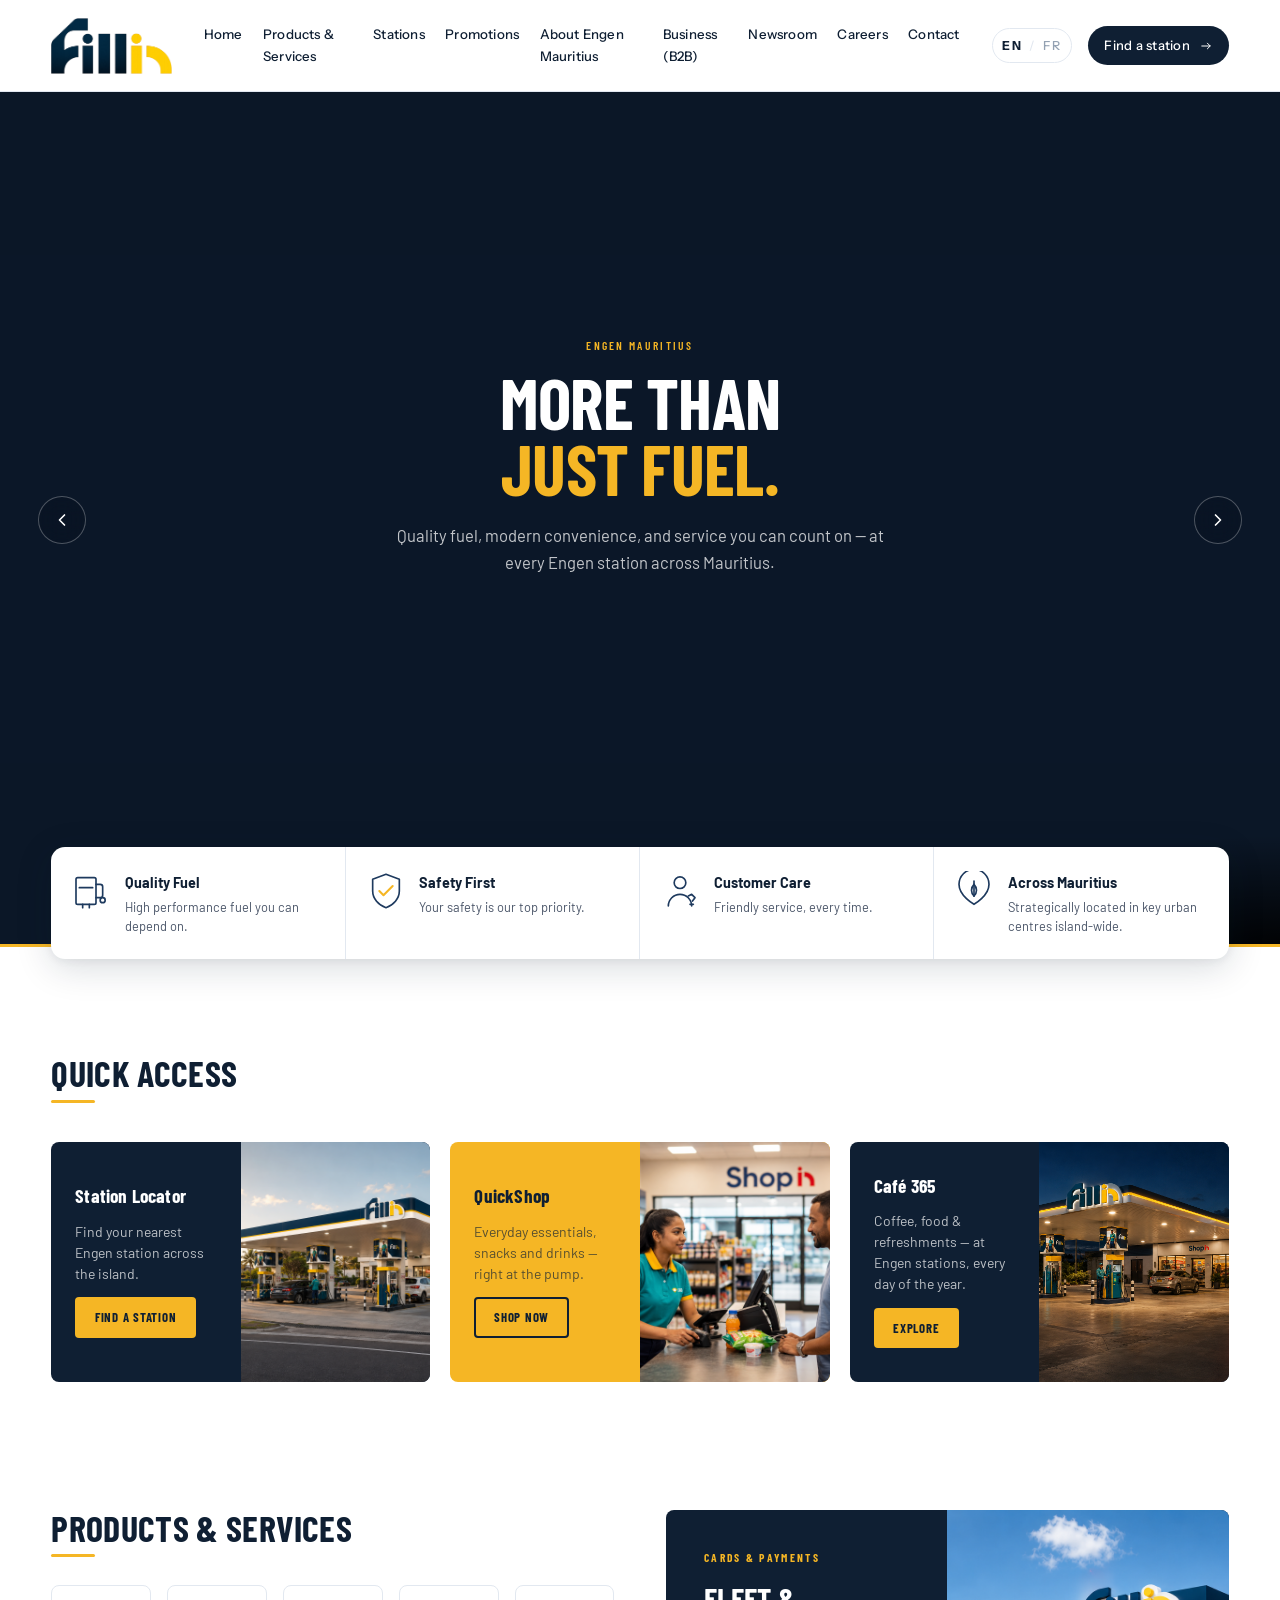
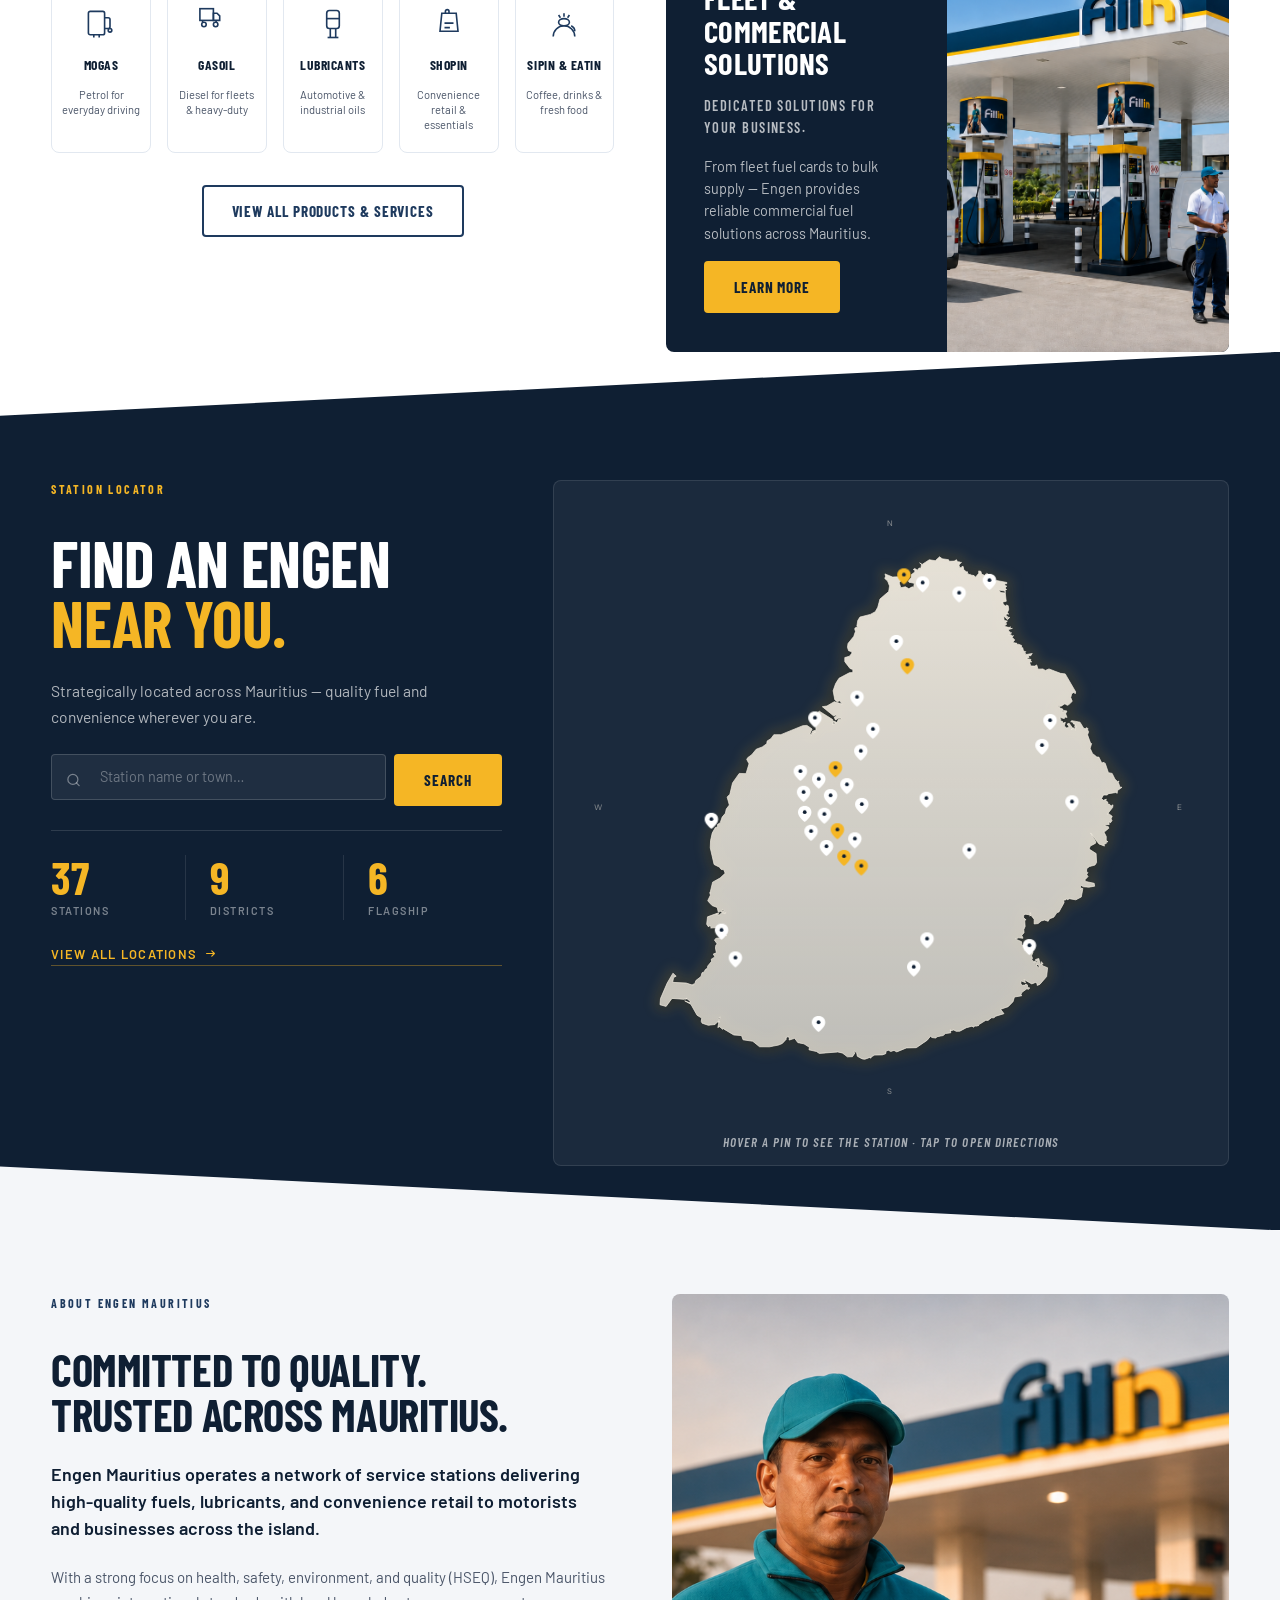
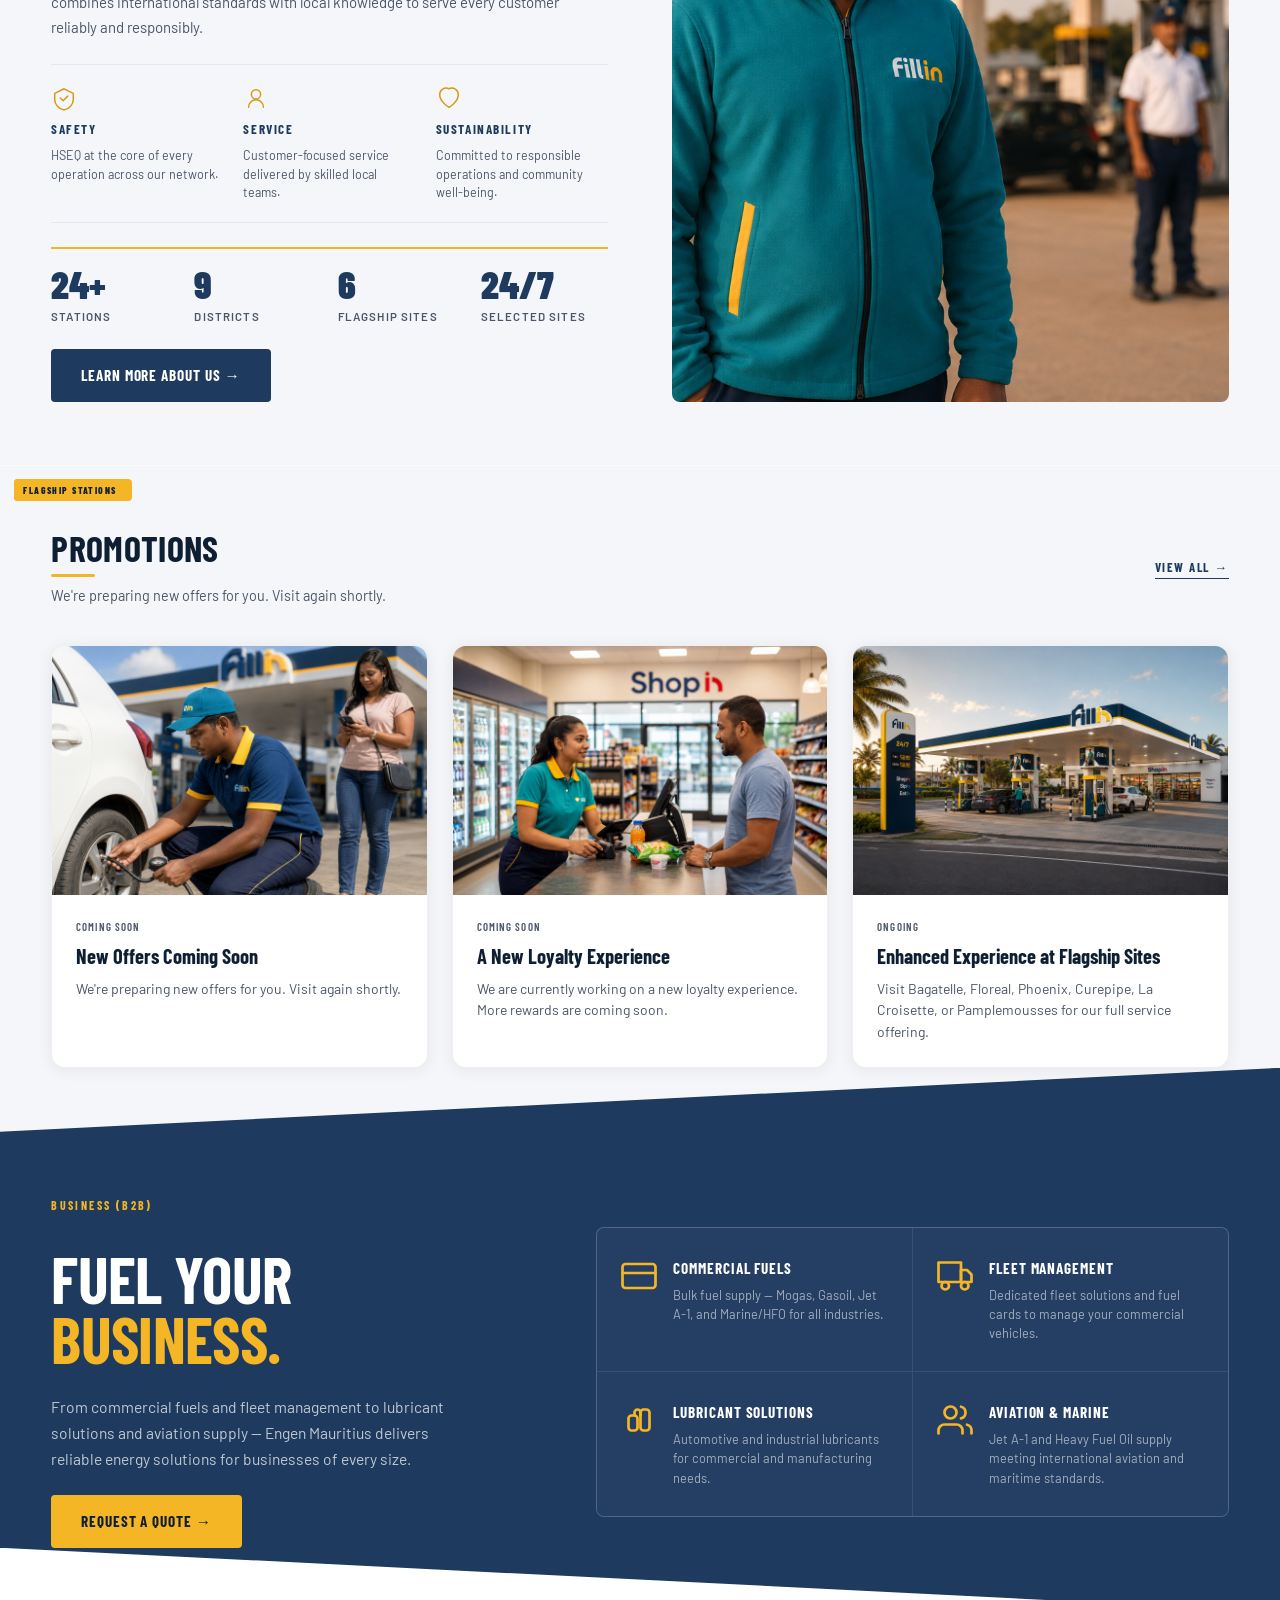
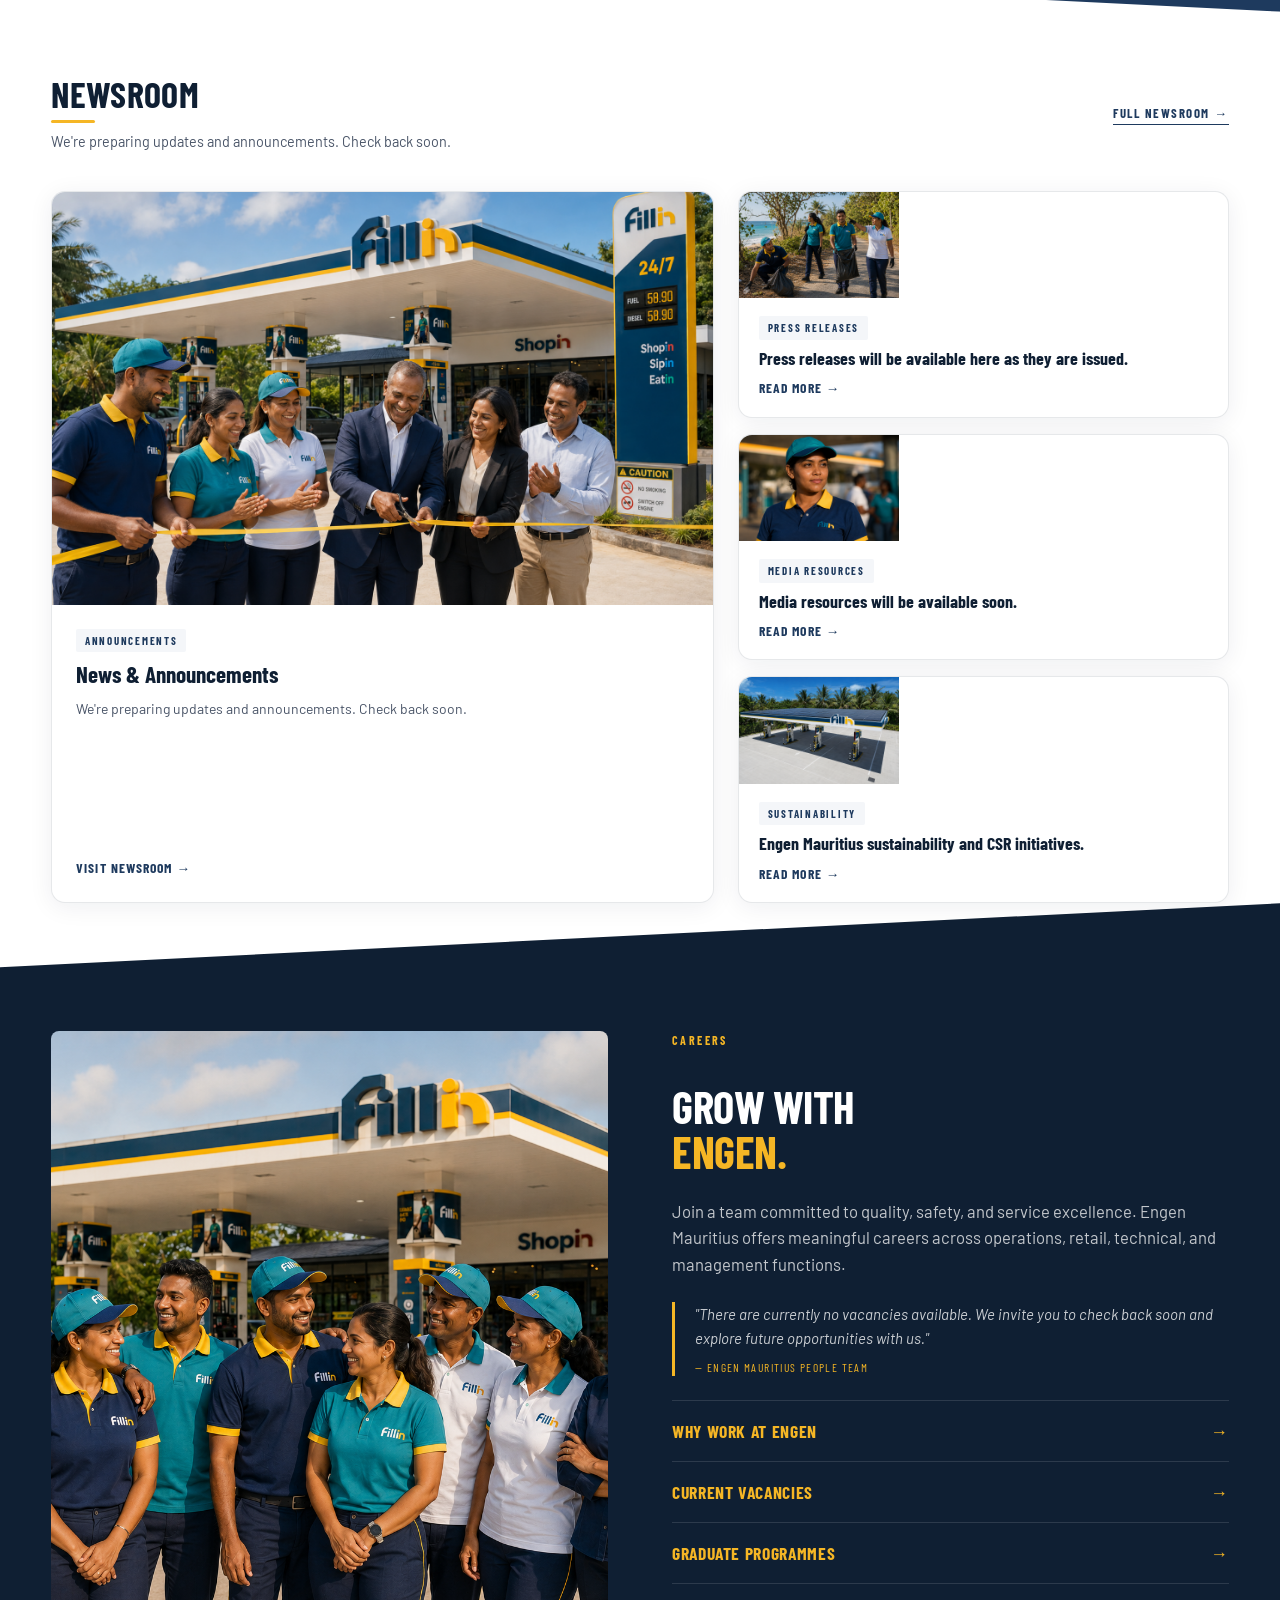
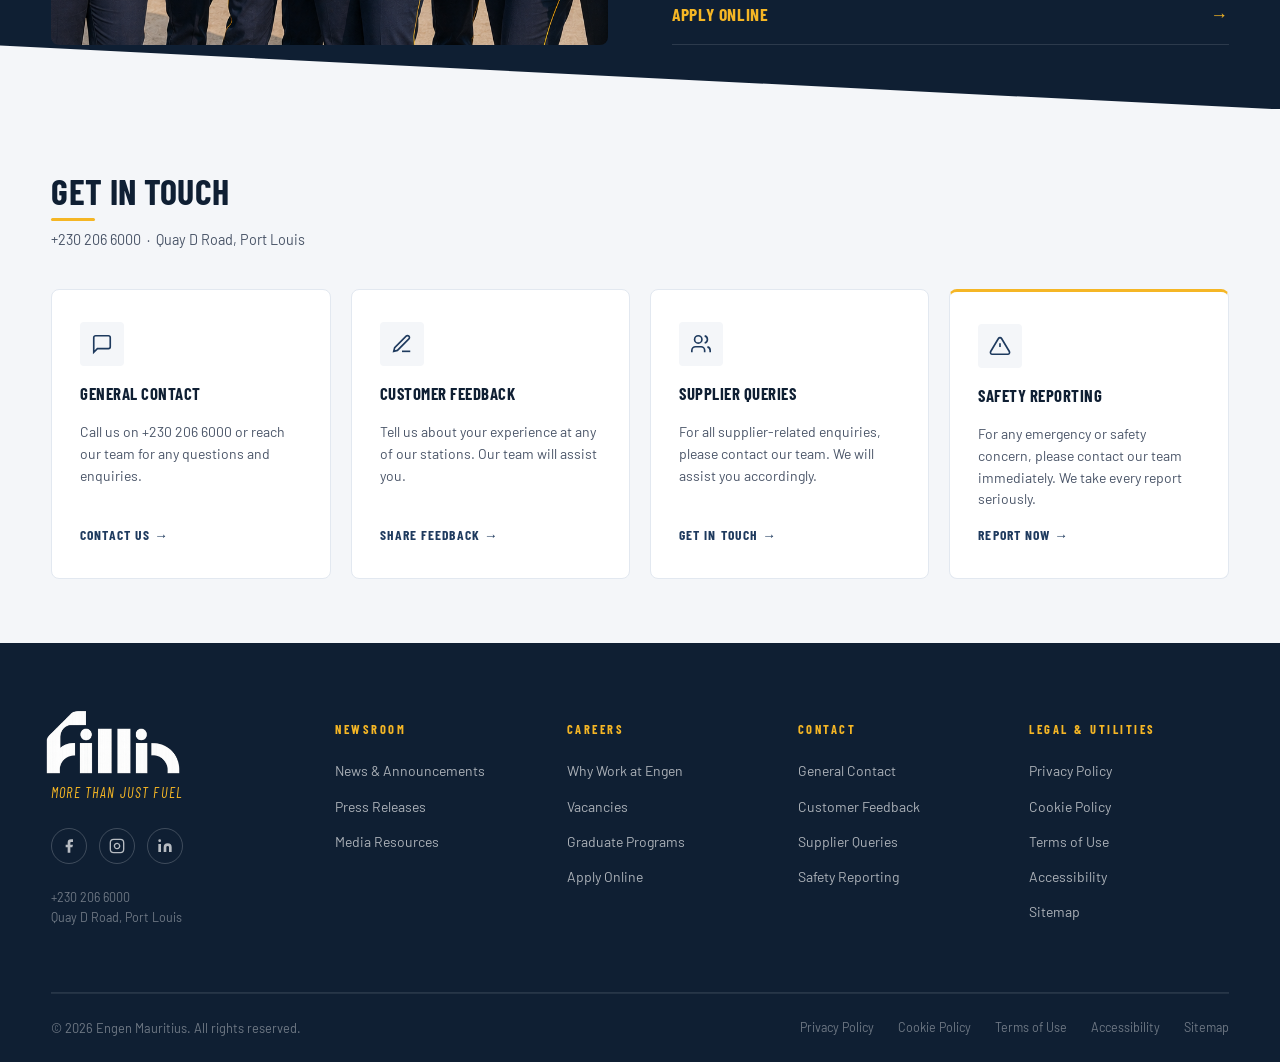
==== commit fb5c4185: "Update hero slider alt texts and refactor 'What's Happening' section to 'Quick Access' with new layo" ====
--- a/index.html
+++ b/index.html
@@ -61,7 +61,7 @@
   <a href="newsroom.html" data-en="Newsroom" data-fr="Actualités">Newsroom</a>
   <a href="careers.html" data-en="Careers" data-fr="Carrières">Careers</a>
   <a href="contact.html" data-en="Contact" data-fr="Contact">Contact</a>
-  <a href="stations.html" class="v2-mobile-nav__cta">Find a Station →</a>
+  <a href="stations.html" class="v2-mobile-nav__cta" data-i18n="mobile.cta">Find a Station →</a>
 </nav>
 
 <!-- ══════════════════════════════════════════════════════ HERO SLIDER -->
@@ -89,7 +89,7 @@
     <!-- Slide 2 — Daytime forecourt -->
     <div class="v2-slide" role="group" aria-label="Slide 2 of 4">
       <figure class="v2-slide__media">
-        <img class="v2-slide__img" src="assets/slider2.png" alt="Fillin station forecourt by day" loading="lazy" decoding="async">
+        <img class="v2-slide__img" src="assets/slider2.png" alt="Engen station forecourt by day" loading="lazy" decoding="async">
         <div class="v2-slide__scrim" aria-hidden="true"></div>
       </figure>
       <div class="v2-slide__content">
@@ -107,7 +107,7 @@
     <!-- Slide 3 — Team & community -->
     <div class="v2-slide" role="group" aria-label="Slide 3 of 4">
       <figure class="v2-slide__media">
-        <img class="v2-slide__img" src="assets/slider3.png" alt="Fillin station convenience and ShopIn" loading="lazy" decoding="async">
+        <img class="v2-slide__img" src="assets/slider3.png" alt="Engen station convenience and ShopIn" loading="lazy" decoding="async">
         <div class="v2-slide__scrim" aria-hidden="true"></div>
       </figure>
       <div class="v2-slide__content">
@@ -125,7 +125,7 @@
     <!-- Slide 4 — Dusk station -->
     <div class="v2-slide" role="group" aria-label="Slide 4 of 4">
       <figure class="v2-slide__media">
-        <img class="v2-slide__img" src="assets/slider4.png" alt="Fillin station at dusk" loading="lazy" decoding="async">
+        <img class="v2-slide__img" src="assets/slider4.png" alt="Engen station at dusk" loading="lazy" decoding="async">
         <div class="v2-slide__scrim" aria-hidden="true"></div>
       </figure>
       <div class="v2-slide__content">
@@ -233,50 +233,49 @@
   </div>
 </div>
 
-<!-- ══════════════════════════════════════════════════════ WHAT'S HAPPENING (v2) -->
-<section class="v2-happening" id="happening">
+<!-- ══════════════════════════════════════════════════════ QUICK ACCESS -->
+<section class="v2-quick-access" id="quick-access">
   <div class="v2-wrap">
     <div class="v2-section-head">
-      <h2 class="v2-sh-title" data-i18n="home.hap.title">What's Happening</h2>
-      <a href="promotions.html" class="v2-link-more" data-i18n="home.hap.link">View all offers &nbsp;→</a>
-    </div>
-    <div class="v2-happening__grid">
-
-      <!-- Card 1 — Navy — ShopIn -->
-      <article class="v2-hcard v2-hcard--navy">
-        <div class="v2-hcard__content">
-          <h3 data-i18n="home.hap.c1.h3">Everything you need, right at the pump.</h3>
-          <p data-i18n="home.hap.c1.p">ShopIn convenience retail — everyday essentials at every Engen station.</p>
-          <a href="products.html#retail" class="v2-btn v2-btn--yellow v2-btn--sm" data-i18n="home.hap.c1.btn">Explore</a>
-        </div>
-        <figure class="v2-hcard__fig">
-          <img src="assets/loyalty-card.png" alt="Engen ShopIn convenience store">
+      <h2 class="v2-sh-title" data-i18n="home.qa.title">Quick Access</h2>
+    </div>
+    <div class="v2-qa__grid">
+
+      <!-- Card 1 — Navy — Station Locator -->
+      <a href="stations.html" class="v2-qa-card v2-qa-card--navy">
+        <div class="v2-qa-card__content">
+          <h3 data-i18n="home.qa.locator">Station Locator</h3>
+          <p data-i18n="home.qa.locator.desc">Find your nearest Engen station across the island.</p>
+          <span class="v2-btn v2-btn--yellow v2-btn--sm" data-i18n="home.qa.locator.btn">Find a Station</span>
+        </div>
+        <figure class="v2-qa-card__fig">
+          <img src="assets/editorial-forecourt.png" alt="Engen station forecourt" loading="lazy">
         </figure>
-      </article>
-
-      <!-- Card 2 — Yellow — Lubricants -->
-      <article class="v2-hcard v2-hcard--yellow">
-        <div class="v2-hcard__content">
-          <h3 data-i18n="home.hap.c2.h3">Keep your engine at its best.</h3>
-          <p data-i18n="home.hap.c2.p">Premium automotive and industrial lubricants from Engen.</p>
-          <a href="products.html#lubricants" class="v2-btn v2-btn--outline-dark v2-btn--sm" data-i18n="home.hap.c2.btn">Learn More</a>
-        </div>
-        <figure class="v2-hcard__fig">
-          <img src="assets/portrait-ev.png" alt="Engen lubricant products">
+      </a>
+
+      <!-- Card 2 — Yellow — QuickShop -->
+      <a href="products.html#retail" class="v2-qa-card v2-qa-card--yellow">
+        <div class="v2-qa-card__content">
+          <h3 data-i18n="home.qa.shop">QuickShop</h3>
+          <p data-i18n="home.qa.shop.desc">Everyday essentials, snacks and drinks — right at the pump.</p>
+          <span class="v2-btn v2-btn--outline-dark v2-btn--sm" data-i18n="home.qa.shop.btn">Shop Now</span>
+        </div>
+        <figure class="v2-qa-card__fig">
+          <img src="assets/loyalty-card.png" alt="Engen QuickShop convenience" loading="lazy">
         </figure>
-      </article>
-
-      <!-- Card 3 — Navy — Flagship Stations -->
-      <article class="v2-hcard v2-hcard--navy">
-        <div class="v2-hcard__content">
-          <h3 data-i18n="home.hap.c3.h3">Setting the standard for modern service.</h3>
-          <p data-i18n="home.hap.c3.p">Visit one of our flagship stations — Bagatelle, Floreal, Phoenix and more.</p>
-          <a href="stations.html" class="v2-btn v2-btn--yellow v2-btn--sm" data-i18n="home.hap.c3.btn">Find a Station</a>
-        </div>
-        <figure class="v2-hcard__fig">
-          <img src="assets/portrait-safety.png" alt="Engen flagship station">
+      </a>
+
+            <!-- Card  — Navy— Café 365 -->
+      <a href="stations.html" class="v2-qa-card v2-qa-card--navy">
+        <div class="v2-qa-card__content">
+          <h3 data-i18n="home.qa.cafe">Café 365</h3>
+          <p data-i18n="home.qa.cafe.desc">Coffee, food &amp; refreshments — at Engen stations, every day of the year.</p>
+          <span class="v2-btn v2-btn--yellow v2-btn--sm" data-i18n="home.qa.cafe.btn">Explore</span>
+        </div>
+        <figure class="v2-qa-card__fig">
+          <img src="assets/slider4.png" alt="Engen Café 365 and ShopIn" loading="lazy">
         </figure>
-      </article>
+      </a>
 
     </div>
   </div>
@@ -514,10 +513,10 @@
   <div class="v2-wrap">
     <div class="v2-section-head">
       <div>
-        <h2 class="v2-sh-title">Promotions</h2>
-        <p class="v2-section-lead">We're preparing new offers for you. Visit again shortly.</p>
-      </div>
-      <a href="promotions.html" class="v2-link-more">View all →</a>
+        <h2 class="v2-sh-title" data-i18n="home.promo.title">Promotions</h2>
+        <p class="v2-section-lead" data-i18n="home.promo.lead">We're preparing new offers for you. Visit again shortly.</p>
+      </div>
+      <a href="promotions.html" class="v2-link-more" data-i18n="home.promo.viewall">View all →</a>
     </div>
     <div class="v2-promos__grid">
 
@@ -527,11 +526,11 @@
         </figure>
         <div class="v2-promo-card__body">
           <div class="v2-promo-card__meta">
-            <span class="v2-promo-card__tag">Current Offers</span>
-            <span class="v2-promo-card__valid">Coming soon</span>
-          </div>
-          <h3>New Offers Coming Soon</h3>
-          <p>We're preparing new offers for you. Visit again shortly.</p>
+            <span class="v2-promo-card__tag" data-i18n="home.promo.tag1">Current Offers</span>
+            <span class="v2-promo-card__valid" data-i18n="home.promo.valid1">Coming soon</span>
+          </div>
+          <h3 data-i18n="home.promo.h3.1">New Offers Coming Soon</h3>
+          <p data-i18n="home.promo.p1">We're preparing new offers for you. Visit again shortly.</p>
         </div>
       </article>
 
@@ -541,11 +540,11 @@
         </figure>
         <div class="v2-promo-card__body">
           <div class="v2-promo-card__meta">
-            <span class="v2-promo-card__tag">Loyalty &amp; Rewards</span>
-            <span class="v2-promo-card__valid">Coming soon</span>
-          </div>
-          <h3>A New Loyalty Experience</h3>
-          <p>We are currently working on a new loyalty experience. More rewards are coming soon.</p>
+            <span class="v2-promo-card__tag" data-i18n="home.promo.tag2">Loyalty &amp; Rewards</span>
+            <span class="v2-promo-card__valid" data-i18n="home.promo.valid2">Coming soon</span>
+          </div>
+          <h3 data-i18n="home.promo.h3.2">A New Loyalty Experience</h3>
+          <p data-i18n="home.promo.p2">We are currently working on a new loyalty experience. More rewards are coming soon.</p>
         </div>
       </article>
 
@@ -555,11 +554,11 @@
         </figure>
         <div class="v2-promo-card__body">
           <div class="v2-promo-card__meta">
-            <span class="v2-promo-card__tag">Flagship Stations</span>
-            <span class="v2-promo-card__valid">Ongoing</span>
-          </div>
-          <h3>Enhanced Experience at Flagship Sites</h3>
-          <p>Visit Bagatelle, Floreal, Phoenix, Curepipe, La Croisette, or Pamplemousses for our full service offering.</p>
+            <span class="v2-promo-card__tag" data-i18n="home.promo.tag3">Flagship Stations</span>
+            <span class="v2-promo-card__valid" data-i18n="home.promo.valid3">Ongoing</span>
+          </div>
+          <h3 data-i18n="home.promo.h3.3">Enhanced Experience at Flagship Sites</h3>
+          <p data-i18n="home.promo.p3">Visit Bagatelle, Floreal, Phoenix, Curepipe, La Croisette, or Pamplemousses for our full service offering.</p>
         </div>
       </article>
 
@@ -658,11 +657,11 @@
         </figure>
         <div class="v2-news-card__body">
           <div class="v2-news-card__meta">
-            <span class="v2-news-tag">Announcements</span>
-          </div>
-          <h3>News &amp; Announcements</h3>
-          <p>We're preparing updates and announcements. Check back soon.</p>
-          <a href="newsroom.html" class="v2-link-arrow">Visit newsroom →</a>
+            <span class="v2-news-tag" data-i18n="home.news.tag1">Announcements</span>
+          </div>
+          <h3 data-i18n="home.news.h3.1">News &amp; Announcements</h3>
+          <p data-i18n="home.news.p1">We're preparing updates and announcements. Check back soon.</p>
+          <a href="newsroom.html" class="v2-link-arrow" data-i18n="home.news.visit">Visit newsroom →</a>
         </div>
       </article>
 
@@ -674,10 +673,10 @@
           </figure>
           <div class="v2-news-card__body">
             <div class="v2-news-card__meta">
-              <span class="v2-news-tag">Press Releases</span>
+              <span class="v2-news-tag" data-i18n="home.news.tag2">Press Releases</span>
             </div>
-            <h3>Press releases will be available here as they are issued.</h3>
-            <a href="#" class="v2-link-arrow">Read more →</a>
+            <h3 data-i18n="home.news.h3.2">Press releases will be available here as they are issued.</h3>
+            <a href="#" class="v2-link-arrow" data-i18n="home.news.readmore">Read more →</a>
           </div>
         </article>
 
@@ -687,10 +686,10 @@
           </figure>
           <div class="v2-news-card__body">
             <div class="v2-news-card__meta">
-              <span class="v2-news-tag">Media Resources</span>
+              <span class="v2-news-tag" data-i18n="home.news.tag3">Media Resources</span>
             </div>
-            <h3>Media resources will be available soon.</h3>
-            <a href="#" class="v2-link-arrow">Read more →</a>
+            <h3 data-i18n="home.news.h3.3">Media resources will be available soon.</h3>
+            <a href="#" class="v2-link-arrow" data-i18n="home.news.readmore">Read more →</a>
           </div>
         </article>
 
@@ -700,10 +699,10 @@
           </figure>
           <div class="v2-news-card__body">
             <div class="v2-news-card__meta">
-              <span class="v2-news-tag">Sustainability</span>
+              <span class="v2-news-tag" data-i18n="home.news.tag4">Sustainability</span>
             </div>
-            <h3>Engen Mauritius sustainability and CSR initiatives.</h3>
-            <a href="#" class="v2-link-arrow">Read more →</a>
+            <h3 data-i18n="home.news.h3.4">Engen Mauritius sustainability and CSR initiatives.</h3>
+            <a href="#" class="v2-link-arrow" data-i18n="home.news.readmore">Read more →</a>
           </div>
         </article>
 
@@ -719,7 +718,7 @@
 
     <figure class="v2-careers__img">
       <!-- careers-team.png ✓ -->
-      <img src="assets/careers-team.png" alt="Fillin team at the forecourt" loading="lazy">
+      <img src="assets/careers-team.png" alt="Engen team at the forecourt" loading="lazy">
     </figure>
 
     <div class="v2-careers__copy">
@@ -808,8 +807,8 @@
 
     <div class="v2-footer__top">
       <div class="v2-footer__brand">
-        <a href="index.html" aria-label="Fillin home">
-          <img src="assets/Logo-no-bg-white.png" alt="Fillin" class="v2-footer__logo">
+        <a href="index.html" aria-label="Engen Mauritius home">
+          <img src="assets/Logo-no-bg-white.png" alt="Engen Mauritius" class="v2-footer__logo">
         </a>
         <p class="v2-footer__tagline" data-i18n="footer.tagline">More Than Just Fuel</p>
         <div class="v2-footer__social">
@@ -828,52 +827,52 @@
 
       <div class="v2-footer__cols">
         <div class="v2-footer__col">
-          <h4>Newsroom</h4>
+          <h4 data-i18n="footer.col.newsroom">Newsroom</h4>
           <ul>
-            <li><a href="newsroom.html">News &amp; Announcements</a></li>
-            <li><a href="newsroom.html">Press Releases</a></li>
-            <li><a href="newsroom.html">Media Resources</a></li>
+            <li><a href="newsroom.html" data-i18n="footer.link.news">News &amp; Announcements</a></li>
+            <li><a href="newsroom.html" data-i18n="footer.link.press">Press Releases</a></li>
+            <li><a href="newsroom.html" data-i18n="footer.link.media">Media Resources</a></li>
           </ul>
         </div>
         <div class="v2-footer__col">
-          <h4>Careers</h4>
+          <h4 data-i18n="footer.col.careers">Careers</h4>
           <ul>
-            <li><a href="careers.html">Why Work at Engen</a></li>
-            <li><a href="careers.html">Vacancies</a></li>
-            <li><a href="careers.html">Graduate Programs</a></li>
-            <li><a href="mailto:recruitment@engen.mu">Apply Online</a></li>
+            <li><a href="careers.html" data-i18n="footer.link.whywork">Why Work at Engen</a></li>
+            <li><a href="careers.html" data-i18n="footer.link.vacancies">Vacancies</a></li>
+            <li><a href="careers.html" data-i18n="footer.link.graduate">Graduate Programs</a></li>
+            <li><a href="mailto:recruitment@engen.mu" data-i18n="footer.link.apply">Apply Online</a></li>
           </ul>
         </div>
         <div class="v2-footer__col">
-          <h4>Contact</h4>
+          <h4 data-i18n="footer.col.contact">Contact</h4>
           <ul>
-            <li><a href="contact.html">General Contact</a></li>
-            <li><a href="contact.html">Customer Feedback</a></li>
-            <li><a href="contact.html">Supplier Queries</a></li>
-            <li><a href="contact.html">Safety Reporting</a></li>
+            <li><a href="contact.html" data-i18n="footer.link.general">General Contact</a></li>
+            <li><a href="contact.html" data-i18n="footer.link.feedback">Customer Feedback</a></li>
+            <li><a href="contact.html" data-i18n="footer.link.supplier">Supplier Queries</a></li>
+            <li><a href="contact.html" data-i18n="footer.link.safety">Safety Reporting</a></li>
           </ul>
         </div>
         <div class="v2-footer__col">
-          <h4>Legal &amp; Utilities</h4>
+          <h4 data-i18n="footer.col.legal">Legal &amp; Utilities</h4>
           <ul>
-            <li><a href="#">Privacy Policy</a></li>
-            <li><a href="#">Cookie Policy</a></li>
-            <li><a href="#">Terms of Use</a></li>
-            <li><a href="#">Accessibility</a></li>
-            <li><a href="#">Sitemap</a></li>
+            <li><a href="privacy-policy.html" data-i18n="footer.link.privacy">Privacy Policy</a></li>
+            <li><a href="cookie-policy.html" data-i18n="footer.link.cookie">Cookie Policy</a></li>
+            <li><a href="terms.html" data-i18n="footer.link.terms">Terms of Use</a></li>
+            <li><a href="accessibility.html" data-i18n="footer.link.access">Accessibility</a></li>
+            <li><a href="#" data-i18n="footer.link.sitemap">Sitemap</a></li>
           </ul>
         </div>
       </div>
     </div>
 
     <div class="v2-footer__bottom">
-      <p>&copy; 2026 Engen Mauritius. All rights reserved.</p>
+      <p data-i18n="footer.copyright">&copy; 2026 Engen Mauritius. All rights reserved.</p>
       <div class="v2-footer__legal">
-        <a href="#">Privacy Policy</a>
-        <a href="#">Cookie Policy</a>
-        <a href="#">Terms of Use</a>
-        <a href="#">Accessibility</a>
-        <a href="#">Sitemap</a>
+        <a href="privacy-policy.html" data-i18n="footer.link.privacy">Privacy Policy</a>
+        <a href="cookie-policy.html" data-i18n="footer.link.cookie">Cookie Policy</a>
+        <a href="terms.html" data-i18n="footer.link.terms">Terms of Use</a>
+        <a href="accessibility.html" data-i18n="footer.link.access">Accessibility</a>
+        <a href="#" data-i18n="footer.link.sitemap">Sitemap</a>
       </div>
     </div>
 
--- a/styles-v2.css
+++ b/styles-v2.css
@@ -894,63 +894,71 @@
   font-style: normal;
 }
 
-/* ═══════════════════════════════════════ WHAT'S HAPPENING */
-.v2-happening {
+/* ═══════════════════════════════════════ QUICK ACCESS */
+.v2-quick-access {
   padding: var(--section) 0;
   background: var(--white);
   position: relative;
   z-index: 1;
 }
-.v2-happening__grid {
+.v2-qa__grid {
   display: grid;
   grid-template-columns: repeat(3, 1fr);
   gap: 1.25rem;
 }
-.v2-hcard {
+.v2-qa-card {
   border-radius: var(--radius);
   overflow: hidden;
   display: grid;
   grid-template-columns: 1fr 1fr;
   min-height: 240px;
+  text-decoration: none;
   transition: transform 360ms var(--ease), box-shadow 360ms var(--ease);
 }
-.v2-hcard:hover { transform: translateY(-4px); box-shadow: 0 16px 36px rgba(10,20,38,0.2); }
-.v2-hcard--navy { background: var(--navy-deep); }
-.v2-hcard--yellow { background: var(--yellow); }
-.v2-hcard__content {
+.v2-qa-card:hover { transform: translateY(-4px); box-shadow: 0 16px 36px rgba(10,20,38,0.2); }
+.v2-qa-card--navy { background: var(--navy-deep); }
+.v2-qa-card--yellow { background: var(--yellow); }
+.v2-qa-card__content {
   padding: 1.75rem 1.5rem;
   display: flex;
   flex-direction: column;
   justify-content: center;
   gap: 0.85rem;
 }
-.v2-hcard--navy .v2-hcard__content h3,
-.v2-hcard--navy .v2-hcard__content p { color: var(--white); }
-.v2-hcard--navy .v2-hcard__content p { color: rgba(255,255,255,0.72); }
-.v2-hcard--yellow .v2-hcard__content h3 { color: var(--navy-deep); }
-.v2-hcard--yellow .v2-hcard__content p { color: rgba(15,31,51,0.68); }
-.v2-hcard__content h3 {
+.v2-qa-card--navy .v2-qa-card__content h3 { color: var(--white); }
+.v2-qa-card--navy .v2-qa-card__content p { color: rgba(255,255,255,0.72); }
+.v2-qa-card--yellow .v2-qa-card__content h3 { color: var(--navy-deep); }
+.v2-qa-card--yellow .v2-qa-card__content p { color: rgba(15,31,51,0.68); }
+.v2-qa-card__content h3 {
   font-family: 'Barlow Condensed', sans-serif;
   font-weight: 700;
   font-size: clamp(1.05rem, 1.5vw, 1.3rem);
   line-height: 1.15;
   letter-spacing: 0.01em;
 }
-.v2-hcard__content p {
+.v2-qa-card__content p {
   font-size: 0.875rem;
   line-height: 1.5;
 }
-.v2-hcard__fig {
+.v2-qa-card__fig {
   margin: 0;
   overflow: hidden;
 }
-.v2-hcard__fig img {
+.v2-qa-card__fig img {
   width: 100%;
   height: 100%;
   object-fit: cover;
   transition: transform 500ms var(--ease);
 }
-.v2-hcard:hover .v2-hcard__fig img { transform: scale(1.05); }
+.v2-qa-card:hover .v2-qa-card__fig img { transform: scale(1.05); }
+@media (max-width: 900px) {
+  .v2-qa__grid { grid-template-columns: 1fr; gap: 1rem; }
+  .v2-qa-card { grid-template-columns: 1fr 1fr; min-height: 180px; }
+}
+@media (max-width: 480px) {
+  .v2-qa-card { grid-template-columns: 1fr; min-height: unset; }
+  .v2-qa-card__fig { height: 160px; }
+}
 
 /* ═══════════════════════════════════════ SERVICES + LOYALTY */
 .v2-sl {
@@ -3351,6 +3359,28 @@
 .v2-dept-card__body { font-size: 0.84rem; color: rgba(255,255,255,0.58); line-height: 1.65; }
 .v2-dept-card__contact { font-size: 0.84rem; color: rgba(245,182,37,0.9); font-weight: 600; margin-top: 0.25rem; }
 
+/* ═══════════════════════════════════════ LEGAL PAGES */
+.v2-legal-wrap { max-width: 800px; margin: 0 auto; }
+.v2-legal-intro { font-size: 1.05rem; line-height: 1.8; color: rgba(15,31,51,0.75); margin-bottom: 0.35rem; }
+.v2-legal-updated { font-size: 0.75rem; font-weight: 600; text-transform: uppercase; letter-spacing: 0.1em; color: rgba(15,31,51,0.35); margin-bottom: 3rem; }
+.v2-legal-section { margin-bottom: 2.75rem; padding-bottom: 2.75rem; border-bottom: 1px solid rgba(15,31,51,0.08); }
+.v2-legal-section:last-child { border-bottom: none; margin-bottom: 0; padding-bottom: 0; }
+.v2-legal-section h2 { font-family: 'Barlow Condensed', sans-serif; font-size: 1.45rem; font-weight: 900; text-transform: uppercase; color: var(--navy-deep); letter-spacing: 0.03em; margin-bottom: 0.85rem; display: flex; align-items: baseline; gap: 0.6rem; }
+.v2-legal-num { color: var(--yellow); font-size: 1.05rem; flex-shrink: 0; }
+.v2-legal-section h3 { font-family: 'Barlow Condensed', sans-serif; font-size: 1.05rem; font-weight: 800; text-transform: uppercase; letter-spacing: 0.06em; color: var(--navy-deep); margin: 1rem 0 0.4rem; }
+.v2-legal-section p { font-size: 0.92rem; line-height: 1.8; color: rgba(15,31,51,0.7); margin-bottom: 0.75rem; }
+.v2-legal-section p:last-child { margin-bottom: 0; }
+.v2-legal-list { list-style: none; margin: 0.5rem 0 0.75rem; padding: 0; display: flex; flex-direction: column; gap: 0.45rem; }
+.v2-legal-list li { font-size: 0.9rem; color: rgba(15,31,51,0.7); line-height: 1.65; padding-left: 1.2rem; position: relative; }
+.v2-legal-list li::before { content: '—'; position: absolute; left: 0; color: var(--yellow); font-weight: 700; }
+.v2-legal-cards { display: grid; grid-template-columns: repeat(3, 1fr); gap: 1.25rem; margin: 1rem 0; }
+.v2-legal-card { background: rgba(245,182,37,0.05); border: 1px solid rgba(245,182,37,0.18); border-radius: 12px; padding: 1.35rem 1.5rem; }
+.v2-legal-card h3 { font-size: 0.85rem; font-weight: 700; text-transform: uppercase; letter-spacing: 0.08em; color: var(--navy-deep); margin-bottom: 0.5rem; }
+.v2-legal-card p { font-size: 0.85rem; line-height: 1.7; color: rgba(15,31,51,0.65); }
+.v2-legal-contact-block { background: rgba(15,31,51,0.04); border-left: 3px solid var(--yellow); border-radius: 0 8px 8px 0; padding: 1rem 1.25rem; font-size: 0.9rem; line-height: 1.75; color: rgba(15,31,51,0.7); margin-top: 0.75rem; }
+.v2-ip-sec--offwht .v2-legal-section { border-bottom-color: rgba(15,31,51,0.1); }
+@media (max-width: 760px) { .v2-legal-cards { grid-template-columns: 1fr; } }
+
 /* ═══════════════════════════════════════ RESPONSIVE — new pages */
 @media (max-width: 960px) {
   .v2-news-grid { grid-template-columns: 1fr 1fr; }
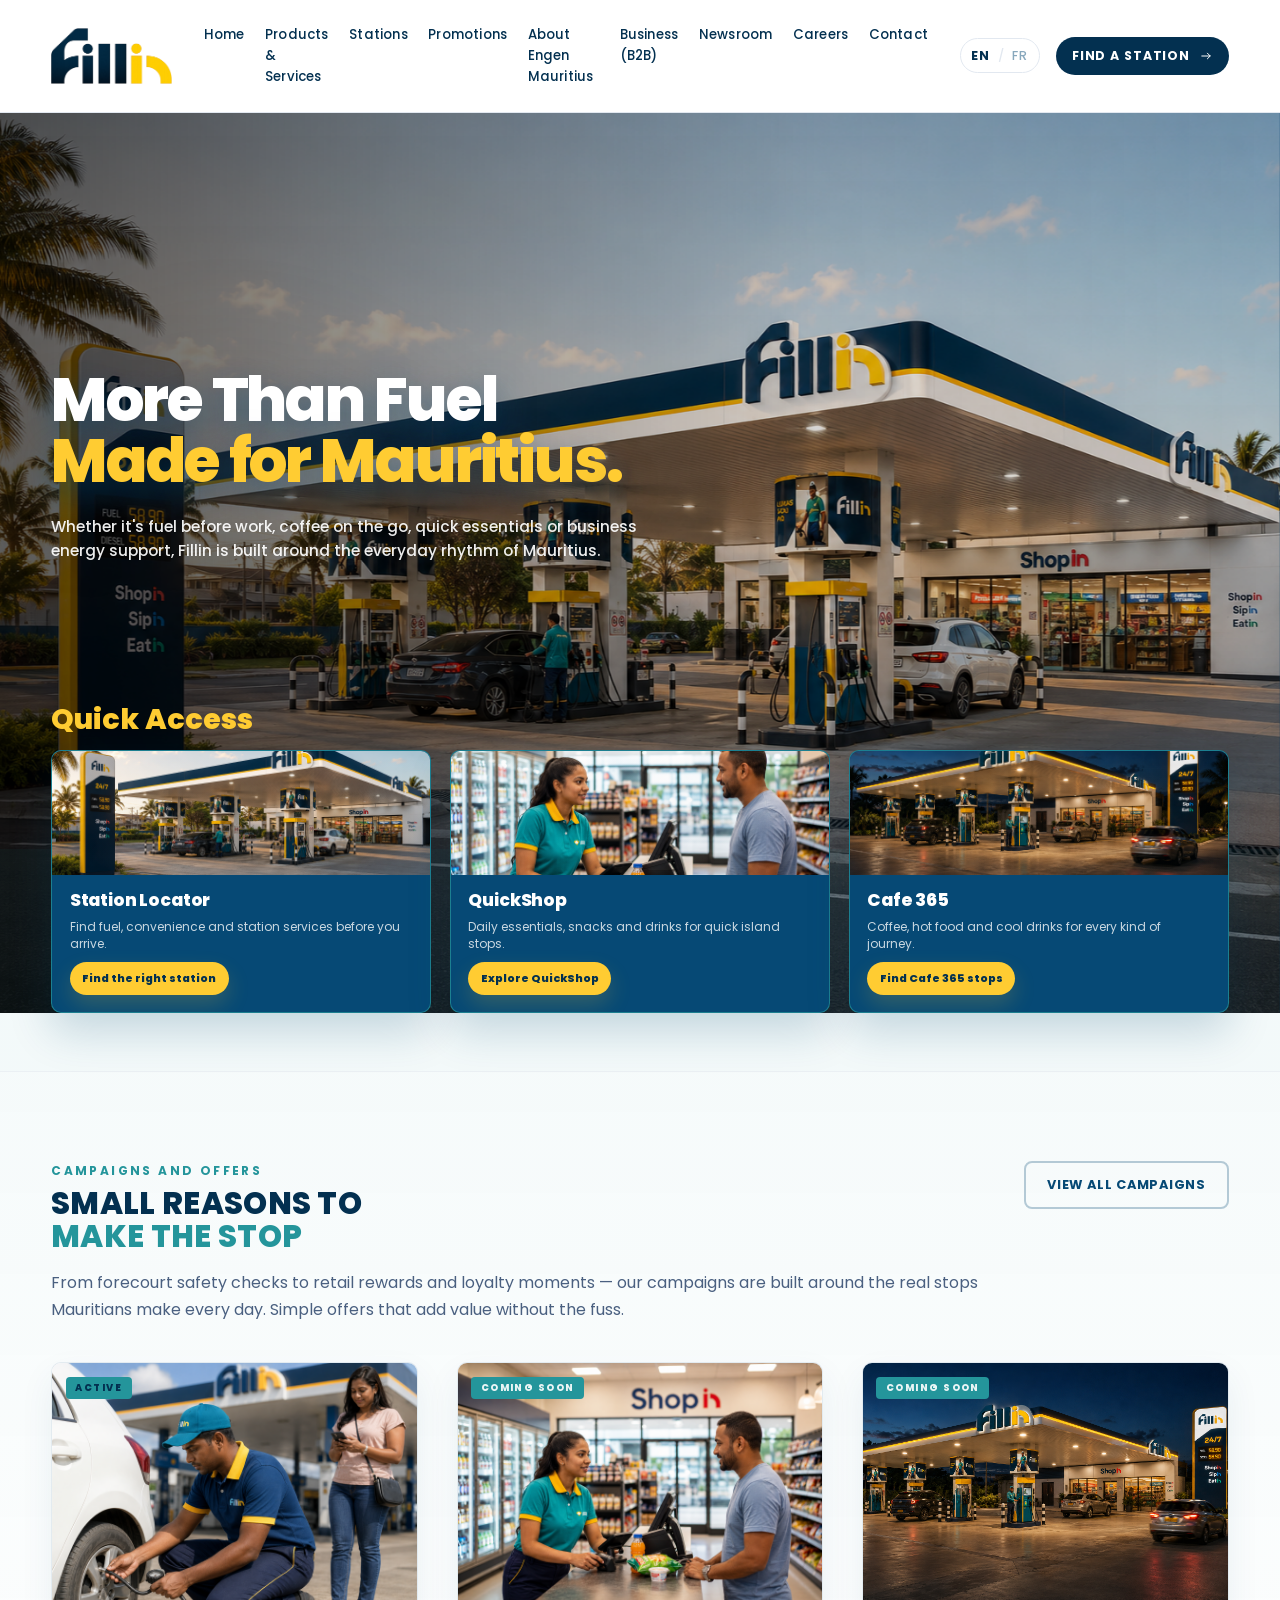
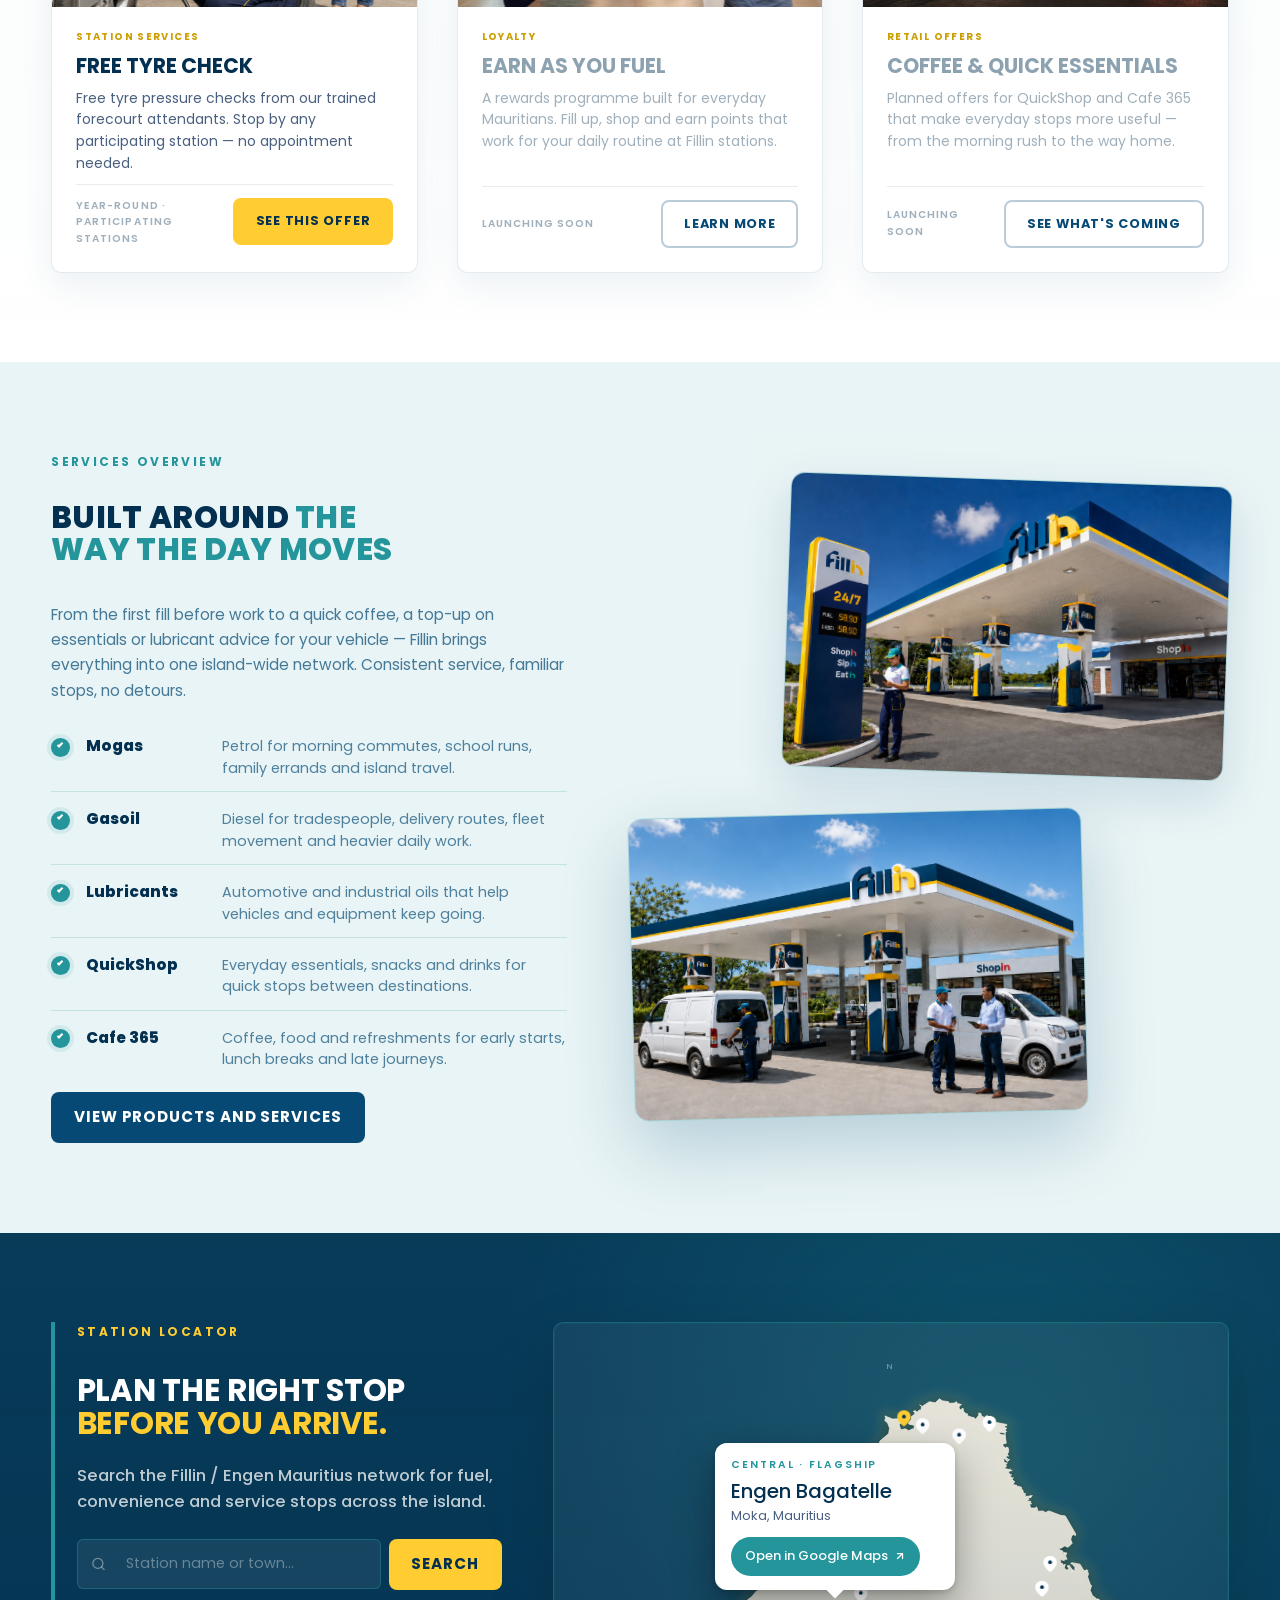
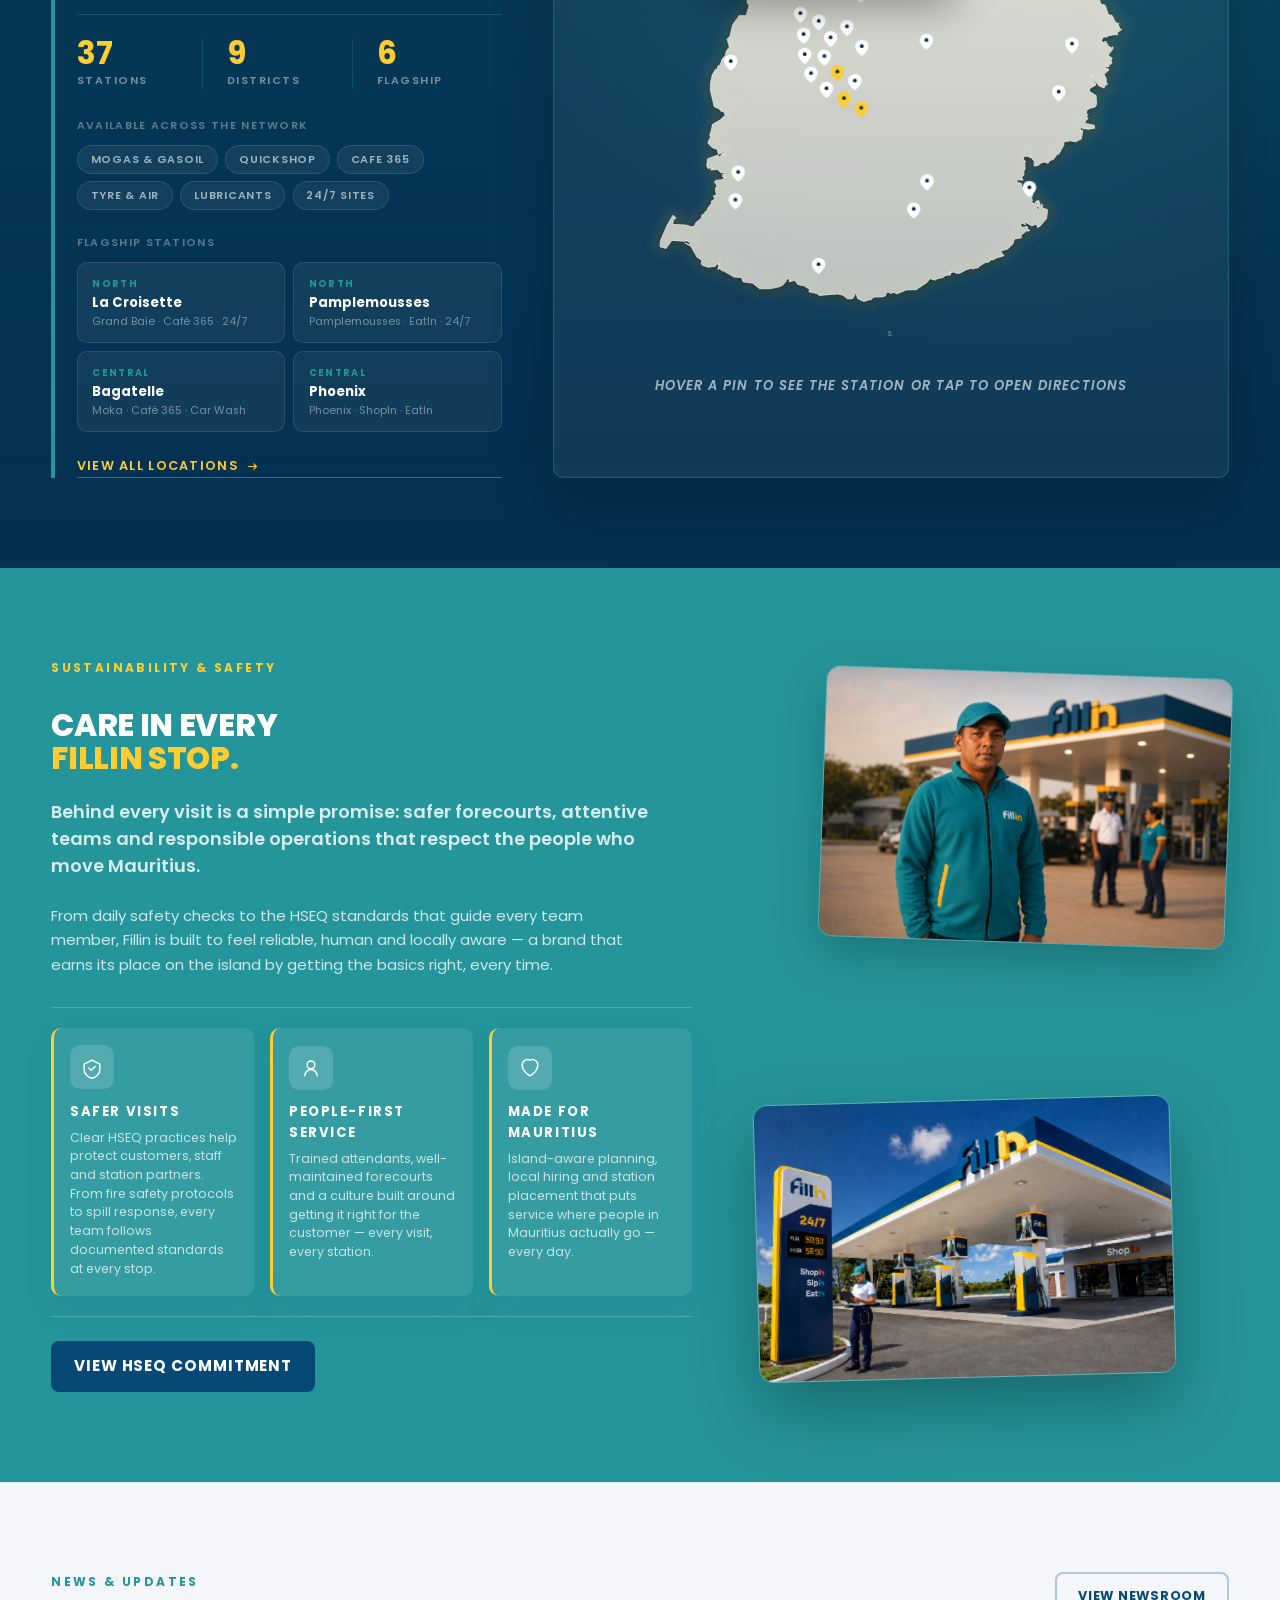
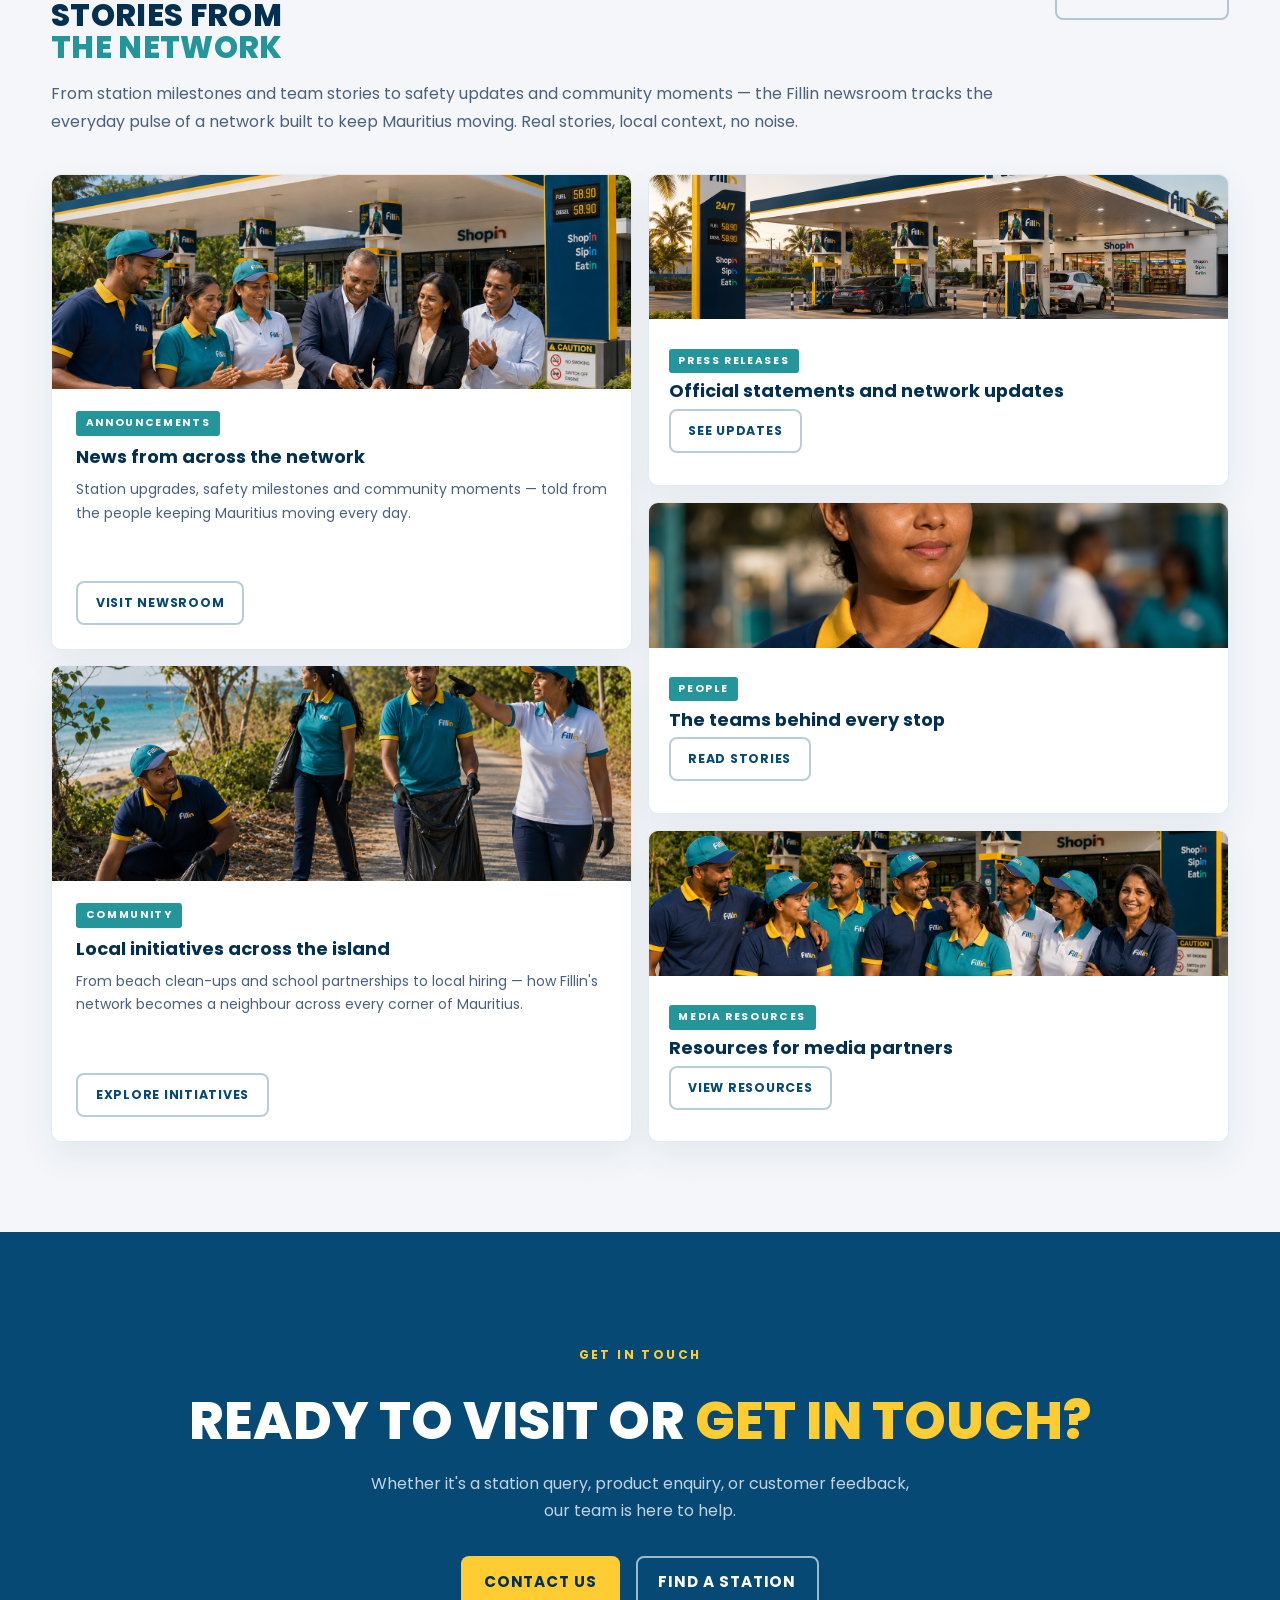
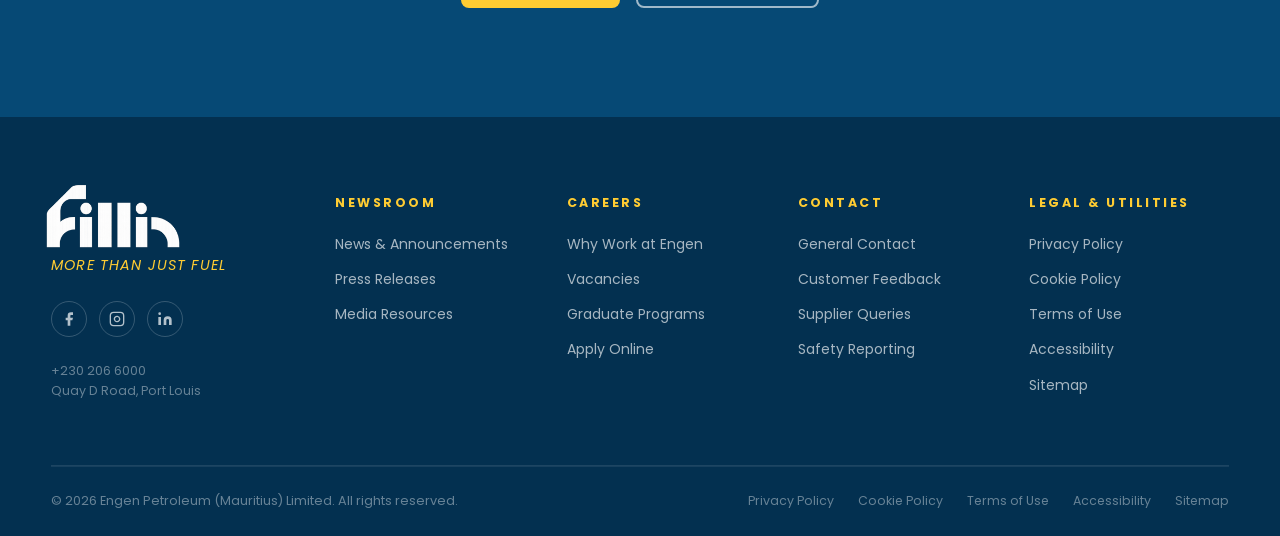
==== commit 7f03b3f6: "Full design look-feel update" ====
--- a/index.html
+++ b/index.html
@@ -1,21 +1,27 @@
-<!DOCTYPE html>
+﻿<!DOCTYPE html>
 <html lang="en" data-lang="en">
 <head>
   <meta charset="UTF-8">
   <meta name="viewport" content="width=device-width, initial-scale=1.0">
-  <title>Engen Mauritius — More Than Just Fuel</title>
+  <meta name="description" content="Fillin / Engen Mauritius connects service stations, quality fuel, lubricants, QuickShop, Cafe 365, and business energy solutions across Mauritius.">
+  <meta property="og:title" content="Fillin / Engen Mauritius - More Than Fuel">
+  <meta property="og:description" content="Find Fillin / Engen service stations in Mauritius for fuel, QuickShop, Cafe 365, lubricants, and business energy solutions.">
+  <meta property="og:type" content="website">
+  <meta name="twitter:card" content="summary_large_image">
+  <meta name="twitter:title" content="Fillin / Engen Mauritius - More Than Fuel">
+  <meta name="twitter:description" content="Find Fillin / Engen service stations in Mauritius for fuel, QuickShop, Cafe 365, lubricants, and business energy solutions.">
+  <title>Fillin / Engen Mauritius - Service Stations, Fuel, QuickShop and Cafe 365</title>
   <link rel="preconnect" href="https://fonts.googleapis.com">
   <link rel="preconnect" href="https://fonts.gstatic.com" crossorigin>
-  <!-- Fraunces + Instrument (v1 hero/locator) + Barlow Condensed/Barlow (v2 sections) -->
-  <link href="https://fonts.googleapis.com/css2?family=Fraunces:ital,opsz,wght@0,9..144,300..900;1,9..144,300..900&family=Instrument+Sans:ital,wght@0,400..700;1,400..700&family=Instrument+Serif:ital,wght@0,400;1,400&family=Barlow+Condensed:ital,wght@0,600;0,700;0,900;1,700&family=Barlow:wght@400;500;600;700&display=swap" rel="stylesheet">
+  <!-- Poppins site-wide font -->
+  <link href="https://fonts.googleapis.com/css2?family=Poppins:ital,wght@0,400;0,500;0,600;0,700;0,800;1,400&display=swap" rel="stylesheet">
   <!-- V1 base styles — used by hero + locator sections -->
   <link rel="stylesheet" href="styles.css">
   <!-- V2 styles — used by all new sections; loaded second so v2 rules win -->
-  <link rel="stylesheet" href="styles-v2.css">
 </head>
-<body>
-
-<!-- ══════════════════════════════════════════════════════ HEADER (from index.html) -->
+<body class="page-home">
+
+<!-- ------------------------------------------------------ HEADER (from index.html) -->
 <header class="site-header" id="top">
   <a class="brand" href="index.html" aria-label="Engen Mauritius home">
     <img src="assets/Logo-no-bg.png" alt="Engen Mauritius" class="brand-logo" width="534" height="264">
@@ -40,7 +46,7 @@
       <span class="lang-fr">FR</span>
     </button>
     <a href="stations.html" class="btn-find">
-      <span data-en="Find a station" data-fr="Trouver une station">Find a station</span>
+      <span data-en="Find A Station" data-fr="Trouver une station">Find A Station</span>
       <svg viewBox="0 0 20 20" width="14" height="14" aria-hidden="true"><path d="M4 10h12M12 6l4 4-4 4" stroke="currentColor" stroke-width="1.4" fill="none" stroke-linecap="round" stroke-linejoin="round"/></svg>
     </a>
     <button class="v2-menu-toggle" id="menuToggle" aria-label="Open menu" aria-expanded="false" aria-controls="mobileNav">
@@ -61,219 +67,70 @@
   <a href="newsroom.html" data-en="Newsroom" data-fr="Actualités">Newsroom</a>
   <a href="careers.html" data-en="Careers" data-fr="Carrières">Careers</a>
   <a href="contact.html" data-en="Contact" data-fr="Contact">Contact</a>
-  <a href="stations.html" class="v2-mobile-nav__cta" data-i18n="mobile.cta">Find a Station →</a>
+  <a href="stations.html" class="v2-mobile-nav__cta">Find A Station</a>
 </nav>
 
-<!-- ══════════════════════════════════════════════════════ HERO SLIDER -->
-<section class="v2-slider" id="hero" aria-label="Hero slideshow">
-  <div class="v2-slider__track">
-
-    <!-- Slide 1 — Brand identity -->
-    <div class="v2-slide v2-slide--active" role="group" aria-label="Slide 1 of 4">
-      <figure class="v2-slide__media v2-slide__media--vid">
-        <video class="v2-slide__vid" src="assets/first-slide-video.mp4" autoplay muted loop playsinline></video>
-        <div class="v2-slide__scrim" aria-hidden="true"></div>
-      </figure>
-      <div class="v2-slide__content">
-        <div class="v2-wrap">
-          <span class="v2-slide__label" data-i18n="home.s1.label">Engen Mauritius</span>
-          <h1 class="v2-slide__heading">
-            <span class="line-1" data-i18n="home.s1.line1">More Than</span>
-            <em data-i18n="home.s1.em">Just Fuel.</em>
-          </h1>
-          <p class="v2-slide__sub" data-i18n="home.s1.sub">Quality fuel, modern convenience, and service you can count on — at every Engen station across Mauritius.</p>
-        </div>
-      </div>
-    </div>
-
-    <!-- Slide 2 — Daytime forecourt -->
-    <div class="v2-slide" role="group" aria-label="Slide 2 of 4">
-      <figure class="v2-slide__media">
-        <img class="v2-slide__img" src="assets/slider2.png" alt="Engen station forecourt by day" loading="lazy" decoding="async">
-        <div class="v2-slide__scrim" aria-hidden="true"></div>
-      </figure>
-      <div class="v2-slide__content">
-        <div class="v2-wrap">
-          <span class="v2-slide__label" data-i18n="home.s2.label">Quality You Can Trust</span>
-          <h1 class="v2-slide__heading">
-            <span class="line-1" data-i18n="home.s2.line1">Reliable Fuel,</span>
-            <em data-i18n="home.s2.em">Every Time.</em>
-          </h1>
-          <p class="v2-slide__sub" data-i18n="home.s2.sub">Mogas, Gasoil, and premium lubricants — formulated for performance and consistency across our network.</p>
-        </div>
-      </div>
-    </div>
-
-    <!-- Slide 3 — Team & community -->
-    <div class="v2-slide" role="group" aria-label="Slide 3 of 4">
-      <figure class="v2-slide__media">
-        <img class="v2-slide__img" src="assets/slider3.png" alt="Engen station convenience and ShopIn" loading="lazy" decoding="async">
-        <div class="v2-slide__scrim" aria-hidden="true"></div>
-      </figure>
-      <div class="v2-slide__content">
-        <div class="v2-wrap">
-          <span class="v2-slide__label" data-i18n="home.s3.label">ShopIn · SipIn · EatIn</span>
-          <h1 class="v2-slide__heading">
-            <span class="line-1" data-i18n="home.s3.line1">Convenience</span>
-            <em data-i18n="home.s3.em">At Every Stop.</em>
-          </h1>
-          <p class="v2-slide__sub" data-i18n="home.s3.sub">Fresh coffee, chilled drinks, everyday essentials — all under one roof at Engen stations across the island.</p>
-        </div>
-      </div>
-    </div>
-
-    <!-- Slide 4 — Dusk station -->
-    <div class="v2-slide" role="group" aria-label="Slide 4 of 4">
-      <figure class="v2-slide__media">
-        <img class="v2-slide__img" src="assets/slider4.png" alt="Engen station at dusk" loading="lazy" decoding="async">
-        <div class="v2-slide__scrim" aria-hidden="true"></div>
-      </figure>
-      <div class="v2-slide__content">
-        <div class="v2-wrap">
-          <span class="v2-slide__label" data-i18n="home.s4.label">Open. Always.</span>
-          <h1 class="v2-slide__heading">
-            <span class="line-1" data-i18n="home.s4.line1">Where Mauritius</span>
-            <em data-i18n="home.s4.em">Refuels.</em>
-          </h1>
-          <p class="v2-slide__sub" data-i18n="home.s4.sub">Selected flagship stations operate 24/7 — fuel, retail, and food services whenever you need them.</p>
-        </div>
-      </div>
-    </div>
-
-  </div>
-
-  <!-- Prev / Next arrows -->
-  <button class="v2-slider__arrow v2-slider__arrow--prev" aria-label="Previous slide">
-    <svg viewBox="0 0 24 24" fill="none" stroke="currentColor" stroke-width="2" stroke-linecap="round" stroke-linejoin="round" aria-hidden="true"><polyline points="15 18 9 12 15 6"/></svg>
-  </button>
-  <button class="v2-slider__arrow v2-slider__arrow--next" aria-label="Next slide">
-    <svg viewBox="0 0 24 24" fill="none" stroke="currentColor" stroke-width="2" stroke-linecap="round" stroke-linejoin="round" aria-hidden="true"><polyline points="9 18 15 12 9 6"/></svg>
-  </button>
-
-  <!-- Dot navigation -->
-  <div class="v2-slider__nav" role="tablist" aria-label="Slides">
-    <button class="v2-slider__dot v2-slider__dot--active" data-slide="0" aria-label="Slide 1" role="tab"></button>
-    <button class="v2-slider__dot" data-slide="1" aria-label="Slide 2" role="tab"></button>
-    <button class="v2-slider__dot" data-slide="2" aria-label="Slide 3" role="tab"></button>
-    <button class="v2-slider__dot" data-slide="3" aria-label="Slide 4" role="tab"></button>
-  </div>
-
-  <!-- Progress bar -->
-  <div class="v2-slider__progress" aria-hidden="true">
-    <div class="v2-slider__progress-fill"></div>
-  </div>
-
-</section>
-
-<!-- ══════════════════════════════════════════════════════ FEATURE BAR -->
-<div class="v2-feature-bar">
-  <div class="v2-wrap">
-    <div class="v2-feature-bar__grid">
-
-      <div class="v2-feature-item">
-        <span class="v2-feature-item__icon" aria-hidden="true">
-          <svg viewBox="0 0 48 48" fill="none" stroke="currentColor" stroke-width="2" stroke-linecap="round" stroke-linejoin="round">
-            <rect x="6" y="8" width="24" height="32" rx="2"/>
-            <path d="M30 16h5a3 3 0 0 1 3 3v10a3 3 0 0 1-3 3h-5"/>
-            <circle cx="38" cy="35" r="3"/>
-            <path d="M14 40v4M22 40v4"/>
-            <path d="M10 20h16"/>
-          </svg>
-        </span>
-        <div class="v2-feature-item__text">
-          <strong data-i18n="home.feat.fuel.strong">Quality Fuel</strong>
-          <span data-i18n="home.feat.fuel.span">High performance fuel you can depend on.</span>
-        </div>
-      </div>
-
-      <div class="v2-feature-item">
-        <span class="v2-feature-item__icon v2-feature-item__icon--shield" aria-hidden="true">
-          <svg viewBox="0 0 48 48" fill="none" stroke-linecap="round" stroke-linejoin="round">
-            <path d="M24 4L8 10v14c0 9 7 17 16 20 9-3 16-11 16-20V10L24 4z" stroke="currentColor" stroke-width="2"/>
-            <path d="M16 24l5 5 11-11" stroke="#F5B625" stroke-width="2.5"/>
-          </svg>
-        </span>
-        <div class="v2-feature-item__text">
-          <strong data-i18n="home.feat.safety.strong">Safety First</strong>
-          <span data-i18n="home.feat.safety.span">Your safety is our top priority.</span>
-        </div>
-      </div>
-
-      <div class="v2-feature-item">
-        <span class="v2-feature-item__icon" aria-hidden="true">
-          <svg viewBox="0 0 48 48" fill="none" stroke="currentColor" stroke-width="2" stroke-linecap="round" stroke-linejoin="round">
-            <circle cx="24" cy="14" r="7"/>
-            <path d="M10 42c0-7.7 6.3-14 14-14s14 6.3 14 14"/>
-            <path d="M34 30l4-2 4 4-3 4"/>
-            <path d="M36 40h4"/>
-          </svg>
-        </span>
-        <div class="v2-feature-item__text">
-          <strong data-i18n="home.feat.care.strong">Customer Care</strong>
-          <span data-i18n="home.feat.care.span">Friendly service, every time.</span>
-        </div>
-      </div>
-
-      <div class="v2-feature-item">
-        <span class="v2-feature-item__icon" aria-hidden="true">
-          <svg viewBox="0 0 48 48" fill="none" stroke="currentColor" stroke-width="2" stroke-linecap="round" stroke-linejoin="round">
-            <path d="M24 40c0 0-18-10-18-24a18 18 0 0 1 36 0c0 14-18 24-18 24z"/>
-            <path d="M24 16c-4 4-4 10 0 14"/>
-            <path d="M24 16c4 4 4 10 0 14"/>
-            <line x1="24" y1="12" x2="24" y2="30"/>
-          </svg>
-        </span>
-        <div class="v2-feature-item__text">
-          <strong data-i18n="home.feat.network.strong">Across Mauritius</strong>
-          <span data-i18n="home.feat.network.span">Strategically located in key urban centres island-wide.</span>
-        </div>
-      </div>
-
-    </div>
-  </div>
-</div>
-
-<!-- ══════════════════════════════════════════════════════ QUICK ACCESS -->
+<!-- ------------------------------------------------------ HERO -->
+<section class="v2-home-hero" id="hero" aria-label="Engen Mauritius homepage hero">
+  <figure class="v2-home-hero__media">
+    <!-- TODO: Replace hero image with authentic Mauritian Fillin / Engen photography showing a premium service station forecourt, local customers or staff, and clear brand presence. Avoid generic international stock photography. -->
+    <img class="v2-home-hero__img" src="assets/editorial-forecourt.png" alt="Fillin Engen Mauritius service station forecourt with branded pylon and convenience store" decoding="async" fetchpriority="high">
+    <div class="v2-home-hero__scrim" aria-hidden="true"></div>
+  </figure>
+  <div class="v2-home-hero__content">
+    <div class="v2-wrap">
+      <div class="v2-home-hero__copy">
+        <h1 class="v2-home-hero__heading">
+          <span>More Than Fuel</span>
+          <span><em>Made for Mauritius</em><i>.</i></span>
+        </h1>
+        <p class="v2-home-hero__lead">Whether it's fuel before work, coffee on the go, quick essentials or business energy support, Fillin is built around the everyday rhythm of Mauritius.</p>
+      </div>
+    </div>
+  </div>
+</section>
+
+<!-- ------------------------------------------------------ QUICK ACCESS -->
 <section class="v2-quick-access" id="quick-access">
   <div class="v2-wrap">
-    <div class="v2-section-head">
-      <h2 class="v2-sh-title" data-i18n="home.qa.title">Quick Access</h2>
+    <div class="v2-qa__head anim-fade-up">
+      <h2>Quick Access</h2>
     </div>
     <div class="v2-qa__grid">
 
-      <!-- Card 1 — Navy — Station Locator -->
-      <a href="stations.html" class="v2-qa-card v2-qa-card--navy">
+      <!-- Card 1 - Navy - Station Locator -->
+      <a href="stations.html" class="v2-qa-card v2-qa-card--navy anim-scale-in">
         <div class="v2-qa-card__content">
-          <h3 data-i18n="home.qa.locator">Station Locator</h3>
-          <p data-i18n="home.qa.locator.desc">Find your nearest Engen station across the island.</p>
-          <span class="v2-btn v2-btn--yellow v2-btn--sm" data-i18n="home.qa.locator.btn">Find a Station</span>
+          <h3>Station Locator</h3>
+          <p>Find fuel, convenience and station services before you arrive.</p>
+          <span class="v2-qa-card__link">Find the right station</span>
         </div>
         <figure class="v2-qa-card__fig">
           <img src="assets/editorial-forecourt.png" alt="Engen station forecourt" loading="lazy">
         </figure>
       </a>
 
-      <!-- Card 2 — Yellow — QuickShop -->
-      <a href="products.html#retail" class="v2-qa-card v2-qa-card--yellow">
+      <!-- Card 2 - Yellow - QuickShop -->
+      <a href="products.html#retail" class="v2-qa-card v2-qa-card--amber anim-scale-in anim-delay-1">
         <div class="v2-qa-card__content">
-          <h3 data-i18n="home.qa.shop">QuickShop</h3>
-          <p data-i18n="home.qa.shop.desc">Everyday essentials, snacks and drinks — right at the pump.</p>
-          <span class="v2-btn v2-btn--outline-dark v2-btn--sm" data-i18n="home.qa.shop.btn">Shop Now</span>
+          <h3>QuickShop</h3>
+          <p>Daily essentials, snacks and drinks for quick island stops.</p>
+          <span class="v2-qa-card__link">Explore QuickShop</span>
         </div>
         <figure class="v2-qa-card__fig">
           <img src="assets/loyalty-card.png" alt="Engen QuickShop convenience" loading="lazy">
         </figure>
       </a>
 
-            <!-- Card  — Navy— Café 365 -->
-      <a href="stations.html" class="v2-qa-card v2-qa-card--navy">
+      <!-- Card 3 - Teal - Cafe 365 -->
+      <a href="stations.html" class="v2-qa-card v2-qa-card--teal anim-scale-in anim-delay-2">
         <div class="v2-qa-card__content">
-          <h3 data-i18n="home.qa.cafe">Café 365</h3>
-          <p data-i18n="home.qa.cafe.desc">Coffee, food &amp; refreshments — at Engen stations, every day of the year.</p>
-          <span class="v2-btn v2-btn--yellow v2-btn--sm" data-i18n="home.qa.cafe.btn">Explore</span>
+          <h3>Cafe 365</h3>
+          <p>Coffee, hot food and cool drinks for every kind of journey.</p>
+          <span class="v2-qa-card__link">Find Cafe 365 stops</span>
         </div>
         <figure class="v2-qa-card__fig">
-          <img src="assets/slider4.png" alt="Engen Café 365 and ShopIn" loading="lazy">
+          <img src="assets/slider4.png" alt="Engen Cafe 365 and ShopIn" loading="lazy">
         </figure>
       </a>
 
@@ -281,98 +138,134 @@
   </div>
 </section>
 
-<!-- ══════════════════════════════════════════════════════ SERVICES + LOYALTY (v2) -->
-<section class="v2-sl" id="services">
-  <div class="v2-wrap v2-sl__inner">
-
-    <div class="v2-svc">
-      <h2 class="v2-sh-title" data-i18n="home.svc.title">Products &amp; Services</h2>
-      <div class="v2-svc__grid">
-
-        <a href="products.html#fuels" class="v2-svc-tile">
-          <span class="v2-svc-tile__icon" aria-hidden="true">
-            <svg viewBox="0 0 40 40" fill="none" stroke="currentColor" stroke-width="1.8">
-              <rect x="6" y="6" width="18" height="26" rx="2"/>
-              <path d="M24 13h4a2 2 0 0 1 2 2v8a2 2 0 0 1-2 2h-4"/>
-              <circle cx="30" cy="27" r="2"/>
-              <path d="M12 32v3M18 32v3"/>
-            </svg>
-          </span>
-          <strong class="v2-svc-tile__name" data-i18n="home.svc.mogas.name">Mogas</strong>
-          <span class="v2-svc-tile__desc" data-i18n="home.svc.mogas.desc">Petrol for everyday driving</span>
-        </a>
-
-        <a href="products.html#fuels" class="v2-svc-tile">
-          <span class="v2-svc-tile__icon" aria-hidden="true">
-            <svg viewBox="0 0 40 40" fill="none" stroke="currentColor" stroke-width="1.8">
-              <rect x="1" y="3" width="15" height="13"/><polygon points="16 8 20 8 23 11 23 16 16 16 16 8"/>
-              <circle cx="5.5" cy="20.5" r="2.5"/><circle cx="18.5" cy="20.5" r="2.5"/>
-              <path d="M4 16v2M19 16v2"/>
-            </svg>
-          </span>
-          <strong class="v2-svc-tile__name" data-i18n="home.svc.gasoil.name">Gasoil</strong>
-          <span class="v2-svc-tile__desc" data-i18n="home.svc.gasoil.desc">Diesel for fleets &amp; heavy-duty</span>
-        </a>
-
-        <a href="products.html#lubricants" class="v2-svc-tile">
-          <span class="v2-svc-tile__icon" aria-hidden="true">
-            <svg viewBox="0 0 40 40" fill="none" stroke="currentColor" stroke-width="1.8">
-              <rect x="13" y="5" width="14" height="20" rx="3"/>
-              <path d="M13 14h14"/>
-              <path d="M17 25v10M23 25v10"/>
-              <path d="M14 35h12"/>
-            </svg>
-          </span>
-          <strong class="v2-svc-tile__name" data-i18n="home.svc.lube.name">Lubricants</strong>
-          <span class="v2-svc-tile__desc" data-i18n="home.svc.lube.desc">Automotive &amp; industrial oils</span>
-        </a>
-
-        <a href="products.html#retail" class="v2-svc-tile">
-          <span class="v2-svc-tile__icon" aria-hidden="true">
-            <svg viewBox="0 0 40 40" fill="none" stroke="currentColor" stroke-width="1.8">
-              <path d="M12 8h16l2 20H10L12 8z"/>
-              <path d="M16 8V6a2 2 0 0 1 4 0v2"/>
-              <path d="M15 19h10M15 24h6"/>
-            </svg>
-          </span>
-          <strong class="v2-svc-tile__name" data-i18n="home.svc.shopin.name">ShopIn</strong>
-          <span class="v2-svc-tile__desc" data-i18n="home.svc.shopin.desc">Convenience retail &amp; essentials</span>
-        </a>
-
-        <a href="products.html#retail" class="v2-svc-tile">
-          <span class="v2-svc-tile__icon" aria-hidden="true">
-            <svg viewBox="0 0 40 40" fill="none" stroke="currentColor" stroke-width="1.8">
-              <path d="M8 34c0-6.6 5.4-12 12-12s12 5.4 12 12"/>
-              <path d="M20 8v4M14 10l2 3M26 10l-2 3"/>
-              <ellipse cx="20" cy="18" rx="6" ry="4"/>
-              <path d="M28 22c2 1 4 3 4 6"/>
-            </svg>
-          </span>
-          <strong class="v2-svc-tile__name" data-i18n="home.svc.sipin.name">SipIn &amp; EatIn</strong>
-          <span class="v2-svc-tile__desc" data-i18n="home.svc.sipin.desc">Coffee, drinks &amp; fresh food</span>
-        </a>
-
-      </div>
-      <a href="products.html" class="v2-btn v2-btn--outline-navy v2-svc__view-all" data-i18n="home.svc.viewall">View All Products &amp; Services</a>
-    </div>
-
-    <div class="v2-loyalty-card" id="loyalty">
-      <div class="v2-loyalty-card__copy">
-        <span class="v2-loyalty-card__label" data-i18n="home.loyalty.label">Cards &amp; Payments</span>
-        <h3 data-i18n="home.loyalty.h3">Fleet &amp; Commercial<br>Solutions</h3>
-        <p class="v2-loyalty-card__sub" data-i18n="home.loyalty.sub">Dedicated solutions for your business.</p>
-        <p data-i18n="home.loyalty.p">From fleet fuel cards to bulk supply — Engen provides reliable commercial fuel solutions across Mauritius.</p>
-        <a href="b2b.html" class="v2-btn v2-btn--yellow" data-i18n="home.loyalty.btn">Learn More</a>
-      </div>
-      <figure class="v2-loyalty-card__fig">
-        <img src="assets/portrait-care.png" alt="Engen commercial fleet solutions">
-      </figure>
-    </div>
-
-  </div>
-</section>
-
-<!-- ══════════════════════════════════════════════════════ LOCATOR -->
+<!-- ------------------------------------------------------ PROMOTIONS -->
+<section class="v2-promotions" id="promotions">
+  <div class="v2-wrap">
+    <div class="v2-section-head anim-fade-up">
+      <div>
+        <span class="v2-label">Campaigns and Offers</span>
+        <h2 class="v2-sh-title">Small reasons to<br><em>make the stop</em></h2>
+        <p class="v2-section-lead">From forecourt safety checks to retail rewards and loyalty moments — our campaigns are built around the real stops Mauritians make every day. Simple offers that add value without the fuss.</p>
+      </div>
+      <a href="promotions.html" class="v2-btn v2-btn--outline-navy v2-btn--sm">View all campaigns</a>
+    </div>
+    <div class="v2-promo-grid" data-stagger="0.1">
+
+      <!-- Card 1: Forecourt Care — Active -->
+      <article class="v2-promo-card anim-scale-in">
+        <div class="v2-promo-card__img">
+          <img src="assets/promo-tyre-check.png" alt="Free tyre check at Fillin station" loading="lazy">
+          <span class="v2-promo-card__tag">Active</span>
+        </div>
+        <div class="v2-promo-card__body">
+          <span class="v2-promo-card__cat">Station Services</span>
+          <h3 class="v2-promo-card__title">Free Tyre Check</h3>
+          <p class="v2-promo-card__desc">Free tyre pressure checks from our trained forecourt attendants. Stop by any participating station — no appointment needed.</p>
+          <div class="v2-promo-card__footer">
+            <span class="v2-promo-card__validity">Year-round · Participating stations</span>
+            <a href="promotions.html#offers" class="v2-btn v2-btn--yellow v2-btn--sm">See This Offer</a>
+          </div>
+        </div>
+      </article>
+
+      <!-- Card 2: Earn As You Fuel — Coming Soon -->
+      <article class="v2-promo-card v2-promo-card--soon anim-scale-in anim-delay-1">
+        <div class="v2-promo-card__img">
+          <img src="assets/loyalty-card.png" alt="Earn as you fuel loyalty programme" loading="lazy">
+          <span class="v2-promo-card__tag v2-promo-card__tag--soon">Coming Soon</span>
+        </div>
+        <div class="v2-promo-card__body">
+          <span class="v2-promo-card__cat">Loyalty</span>
+          <h3 class="v2-promo-card__title">Earn As You Fuel</h3>
+          <p class="v2-promo-card__desc">A rewards programme built for everyday Mauritians. Fill up, shop and earn points that work for your daily routine at Fillin stations.</p>
+          <div class="v2-promo-card__footer">
+            <span class="v2-promo-card__validity">Launching soon</span>
+            <a href="promotions.html#loyalty" class="v2-btn v2-btn--outline-navy v2-btn--sm">Learn More</a>
+          </div>
+        </div>
+      </article>
+
+      <!-- Card 3: QuickShop & Cafe 365 — Coming Soon -->
+      <article class="v2-promo-card v2-promo-card--soon anim-scale-in anim-delay-2">
+        <div class="v2-promo-card__img">
+          <img src="assets/slider4.png" alt="QuickShop and Cafe 365 retail offers" loading="lazy">
+          <span class="v2-promo-card__tag v2-promo-card__tag--soon">Coming Soon</span>
+        </div>
+        <div class="v2-promo-card__body">
+          <span class="v2-promo-card__cat">Retail Offers</span>
+          <h3 class="v2-promo-card__title">Coffee &amp; Quick Essentials</h3>
+          <p class="v2-promo-card__desc">Planned offers for QuickShop and Cafe 365 that make everyday stops more useful — from the morning rush to the way home.</p>
+          <div class="v2-promo-card__footer">
+            <span class="v2-promo-card__validity">Launching soon</span>
+            <a href="promotions.html#upcoming" class="v2-btn v2-btn--outline-navy v2-btn--sm">See What's Coming</a>
+          </div>
+        </div>
+      </article>
+
+    </div>
+  </div>
+</section>
+
+<!-- ------------------------------------------------------ SERVICES OVERVIEW -->
+<section class="v2-sl v2-sl--teal-light" id="services">
+  <div class="v2-wrap">
+    <div class="v2-services-editorial">
+      <div class="v2-services-editorial__content anim-fade-left">
+        <span class="v2-label">Services Overview</span>
+        <h2 class="v2-sh-title">Built around <em>the way the day moves</em></h2>
+        <p class="v2-svc__intro">From the first fill before work to a quick coffee, a top-up on essentials or lubricant advice for your vehicle — Fillin brings everything into one island-wide network. Consistent service, familiar stops, no detours.</p>
+
+        <ul class="v2-service-checklist" aria-label="Fillin products and services">
+          <li>
+            <a href="products.html#fuels">
+              <strong>Mogas</strong>
+              <span>Petrol for morning commutes, school runs, family errands and island travel.</span>
+            </a>
+          </li>
+          <li>
+            <a href="products.html#fuels">
+              <strong>Gasoil</strong>
+              <span>Diesel for tradespeople, delivery routes, fleet movement and heavier daily work.</span>
+            </a>
+          </li>
+          <li>
+            <a href="products.html#lubricants">
+              <strong>Lubricants</strong>
+              <span>Automotive and industrial oils that help vehicles and equipment keep going.</span>
+            </a>
+          </li>
+          <li>
+            <a href="products.html#retail">
+              <strong>QuickShop</strong>
+              <span>Everyday essentials, snacks and drinks for quick stops between destinations.</span>
+            </a>
+          </li>
+          <li>
+            <a href="products.html#retail">
+              <strong>Cafe 365</strong>
+              <span>Coffee, food and refreshments for early starts, lunch breaks and late journeys.</span>
+            </a>
+          </li>
+        </ul>
+      </div>
+
+      <div class="v2-services-editorial__image-stack">
+        <figure class="v2-svc-img v2-svc-img--back anim-fade-right">
+          <img src="assets/portrait-safety.png" alt="Fillin station forecourt service" loading="lazy">
+        </figure>
+        <figure class="v2-svc-img v2-svc-img--front anim-fade-up">
+          <img src="assets/portrait-care.png" alt="Fillin services across fuel retail and convenience" loading="lazy">
+        </figure>
+      </div>
+
+      <div class="v2-services-editorial__actions">
+        <a href="products.html" class="v2-btn v2-btn--navy v2-services-editorial__all">View products and services</a>
+      </div>
+    </div>
+  </div>
+</section>
+
+<!-- ------------------------------------------------------ LOCATOR -->
 <section class="locator v2-locator-sec" id="locator">
   <div class="v2-wrap">
     <div class="v2-loc-grid">
@@ -380,17 +273,18 @@
       <div class="v2-loc-copy">
         <span class="v2-label">Station Locator</span>
         <h2 class="v2-loc-heading">
-          Find an Engen
+          Plan the right stop
+          <span class="v2-loc-heading__mobile-copy">before you arrive.</span>
           <em data-en="near you." data-fr="près de chez vous.">near you.</em>
         </h2>
-        <p class="v2-loc-lede" data-en="Strategically located across Mauritius — quality fuel and convenience wherever you are." data-fr="Présents partout à Maurice — carburant de qualité et commodité où que vous soyez.">Strategically located across Mauritius — quality fuel and convenience wherever you are.</p>
+        <p class="v2-loc-lede" data-en="Find fuel, QuickShop, Cafe 365 and station services before you arrive, so every stop works better for your journey." data-fr="Find fuel, QuickShop, Cafe 365 and station services before you arrive, so every stop works better for your journey.">Find fuel, QuickShop, Cafe 365 and station services before you arrive, so every stop works better for your journey.</p>
 
         <form class="v2-loc-search" id="homeLocForm">
           <div class="v2-loc-search__wrap">
             <svg class="v2-loc-search__icon" viewBox="0 0 24 24" fill="none" stroke="currentColor" stroke-width="2" stroke-linecap="round" aria-hidden="true">
               <circle cx="11" cy="11" r="8"/><path d="m21 21-4.35-4.35"/>
             </svg>
-            <input type="text" id="homeLocSearch" class="v2-loc-search__input" placeholder="Station name or town…" data-en="Station name or town…" data-fr="Nom ou ville…" autocomplete="off">
+            <input type="text" id="homeLocSearch" class="v2-loc-search__input" placeholder="Station name or town..." data-en="Station name or town..." data-fr="Station name or town..." autocomplete="off">
             <ul class="v2-loc-autocomplete" id="homeLocAc" role="listbox" aria-label="Station suggestions"></ul>
           </div>
           <button type="submit" class="v2-btn v2-btn--yellow" data-en="Search" data-fr="Rechercher">Search</button>
@@ -408,6 +302,44 @@
           <div class="v2-loc-stat">
             <strong data-stat="flagship">6</strong>
             <span data-en="Flagship" data-fr="Phares">Flagship</span>
+          </div>
+        </div>
+
+        <div class="v2-loc-features">
+          <p class="v2-loc-features__label">Available across the network</p>
+          <div class="v2-loc-chips">
+            <span class="v2-loc-chip">Mogas &amp; Gasoil</span>
+            <span class="v2-loc-chip">QuickShop</span>
+            <span class="v2-loc-chip">Cafe 365</span>
+            <span class="v2-loc-chip">Tyre &amp; Air</span>
+            <span class="v2-loc-chip">Lubricants</span>
+            <span class="v2-loc-chip">24/7 Sites</span>
+          </div>
+        </div>
+
+        <div class="v2-loc-flagships">
+          <p class="v2-loc-features__label">Flagship stations</p>
+          <div class="v2-flagship-cards">
+            <button class="v2-flagship-card" data-station-id="11" type="button" aria-label="View Engen La Croisette on map">
+              <span class="v2-flagship-card__region">North</span>
+              <strong class="v2-flagship-card__name">La Croisette</strong>
+              <span class="v2-flagship-card__services">Grand Baie &middot; Café 365 &middot; 24/7</span>
+            </button>
+            <button class="v2-flagship-card" data-station-id="18" type="button" aria-label="View Engen Pamplemousses on map">
+              <span class="v2-flagship-card__region">North</span>
+              <strong class="v2-flagship-card__name">Pamplemousses</strong>
+              <span class="v2-flagship-card__services">Pamplemousses &middot; EatIn &middot; 24/7</span>
+            </button>
+            <button class="v2-flagship-card" data-station-id="1" type="button" aria-label="View Engen Bagatelle on map">
+              <span class="v2-flagship-card__region">Central</span>
+              <strong class="v2-flagship-card__name">Bagatelle</strong>
+              <span class="v2-flagship-card__services">Moka &middot; Café 365 &middot; Car Wash</span>
+            </button>
+            <button class="v2-flagship-card" data-station-id="21" type="button" aria-label="View Engen Phoenix on map">
+              <span class="v2-flagship-card__region">Central</span>
+              <strong class="v2-flagship-card__name">Phoenix</strong>
+              <span class="v2-flagship-card__services">Phoenix &middot; ShopIn &middot; EatIn</span>
+            </button>
           </div>
         </div>
 
@@ -450,7 +382,7 @@
           </div>
         </div>
         <p class="v2-loc-map__caption">
-          <em data-en="Hover a pin to see the station · tap to open directions" data-fr="Survolez une épingle pour voir la station · tapez pour l'itinéraire">Hover a pin to see the station · tap to open directions</em>
+          <em data-en="Hover a pin to see the station or tap to open directions" data-fr="Hover a pin to see the station or tap to open directions">Hover a pin to see the station or tap to open directions</em>
         </p>
       </div>
 
@@ -458,67 +390,75 @@
   </div>
 </section>
 
-<!-- ══════════════════════════════════════════════════════ ABOUT (added per requirements) -->
-<section class="v2-about" id="about">
+<!-- ------------------------------------------------------ SUSTAINABILITY & SAFETY -->
+<section class="v2-ip-sec v2-ip-sec--teal v2-sustainability v2-about" id="sustainability-safety">
   <div class="v2-wrap v2-about__inner">
 
-    <div class="v2-about__copy">
-      <span class="v2-label v2-label--dark" data-i18n="home.about.label">About Engen Mauritius</span>
-      <h2 data-i18n="home.about.h2">Committed to Quality.<br>Trusted Across Mauritius.</h2>
-      <p class="v2-about__lead" data-i18n="home.about.lead">Engen Mauritius operates a network of service stations delivering high-quality fuels, lubricants, and convenience retail to motorists and businesses across the island.</p>
-      <p data-i18n="home.about.p2">With a strong focus on health, safety, environment, and quality (HSEQ), Engen Mauritius combines international standards with local knowledge to serve every customer reliably and responsibly.</p>
+    <div class="v2-about__copy anim-fade-left">
+      <span class="v2-label">Sustainability &amp; Safety</span>
+      <h2>Care in every<br><em>Fillin stop.</em></h2>
+      <p class="v2-about__lead">Behind every visit is a simple promise: safer forecourts, attentive teams and responsible operations that respect the people who move Mauritius.</p>
+      <p>From daily safety checks to the HSEQ standards that guide every team member, Fillin is built to feel reliable, human and locally aware — a brand that earns its place on the island by getting the basics right, every time.</p>
 
       <ul class="v2-about__pillars">
-        <li class="v2-about__pillar">
-          <svg class="v2-about__pillar-icon" viewBox="0 0 28 28" fill="none" stroke="currentColor" stroke-width="1.6" stroke-linecap="round">
-            <path d="M14 4L4 9v7c0 5 4.5 9.7 10 11 5.5-1.3 10-6 10-11V9L14 4z"/><path d="M10 14l3 3 5-5"/>
-          </svg>
-          <strong data-i18n="home.about.pillar1.strong">Safety</strong>
-          <span data-i18n="home.about.pillar1.span">HSEQ at the core of every operation across our network.</span>
+        <li class="v2-about__pillar v2-sust-pillar-anim">
+          <div class="v2-about__pillar-icon">
+            <svg viewBox="0 0 28 28" fill="none" stroke="currentColor" stroke-width="1.8" stroke-linecap="round" width="20" height="20">
+              <path d="M14 4L4 9v7c0 5 4.5 9.7 10 11 5.5-1.3 10-6 10-11V9L14 4z"/><path d="M10 14l3 3 5-5"/>
+            </svg>
+          </div>
+          <strong>Safer visits</strong>
+          <span>Clear HSEQ practices help protect customers, staff and station partners. From fire safety protocols to spill response, every team follows documented standards at every stop.</span>
         </li>
-        <li class="v2-about__pillar">
-          <svg class="v2-about__pillar-icon" viewBox="0 0 28 28" fill="none" stroke="currentColor" stroke-width="1.6" stroke-linecap="round">
-            <circle cx="14" cy="10" r="5"/><path d="M6 24c0-4.4 3.6-8 8-8s8 3.6 8 8"/>
-          </svg>
-          <strong data-i18n="home.about.pillar2.strong">Service</strong>
-          <span data-i18n="home.about.pillar2.span">Customer-focused service delivered by skilled local teams.</span>
+        <li class="v2-about__pillar v2-sust-pillar-anim">
+          <div class="v2-about__pillar-icon">
+            <svg viewBox="0 0 28 28" fill="none" stroke="currentColor" stroke-width="1.8" stroke-linecap="round" width="20" height="20">
+              <circle cx="14" cy="10" r="5"/><path d="M6 24c0-4.4 3.6-8 8-8s8 3.6 8 8"/>
+            </svg>
+          </div>
+          <strong>People-first service</strong>
+          <span>Trained attendants, well-maintained forecourts and a culture built around getting it right for the customer — every visit, every station.</span>
         </li>
-        <li class="v2-about__pillar">
-          <svg class="v2-about__pillar-icon" viewBox="0 0 28 28" fill="none" stroke="currentColor" stroke-width="1.6" stroke-linecap="round">
-            <path d="M14 24c0 0-10-5.6-10-13.4A7 7 0 0 1 14 4a7 7 0 0 1 10 6.6C24 18.4 14 24 14 24z"/>
-          </svg>
-          <strong data-i18n="home.about.pillar3.strong">Sustainability</strong>
-          <span data-i18n="home.about.pillar3.span">Committed to responsible operations and community well-being.</span>
+        <li class="v2-about__pillar v2-sust-pillar-anim">
+          <div class="v2-about__pillar-icon">
+            <svg viewBox="0 0 28 28" fill="none" stroke="currentColor" stroke-width="1.8" stroke-linecap="round" width="20" height="20">
+              <path d="M14 24c0 0-10-5.6-10-13.4A7 7 0 0 1 14 4a7 7 0 0 1 10 6.6C24 18.4 14 24 14 24z"/>
+            </svg>
+          </div>
+          <strong>Made for Mauritius</strong>
+          <span>Island-aware planning, local hiring and station placement that puts service where people in Mauritius actually go — every day.</span>
         </li>
       </ul>
 
-      <dl class="v2-about__stats">
-        <div><dd>24+</dd><dt data-i18n="home.about.stat.stations">Stations</dt></div>
-        <div><dd>9</dd><dt data-i18n="home.about.stat.districts">Districts</dt></div>
-        <div><dd>6</dd><dt data-i18n="home.about.stat.flagship">Flagship Sites</dt></div>
-        <div><dd>24/7</dd><dt data-i18n="home.about.stat.247">Selected Sites</dt></div>
-      </dl>
-      <a href="about.html" class="v2-btn v2-btn--navy" data-i18n="home.about.btn">Learn More About Us →</a>
-    </div>
-
-    <figure class="v2-about__img">
-      <img src="assets/BornInMauritius.png" alt="Engen Mauritius forecourt" loading="lazy">
-    </figure>
-
-  </div>
-</section>
-
-<!-- ══════════════════════════════════════════════════════ PROMOTIONS -->
-<section class="v2-promotions" id="promotions">
+      <div class="v2-btn-row">
+        <a href="about.html#hseq" class="v2-btn v2-btn--navy">View HSEQ commitment</a>
+      </div>
+    </div>
+
+    <div class="v2-sust-img-stack">
+      <figure class="v2-sust-img v2-sust-img--back anim-fade-right">
+        <img src="assets/BornInMauritius.png" alt="Fillin team — committed to safety at every station" loading="lazy">
+      </figure>
+      <figure class="v2-sust-img v2-sust-img--front anim-fade-up">
+        <img src="assets/portrait-safety.png" alt="Fillin safety and service at the forecourt" loading="lazy">
+      </figure>
+    </div>
+
+  </div>
+</section>
+
+<!-- ------------------------------------------------------ LEGACY PROMOTIONS (removed from homepage flow) -->
+<section class="v2-promotions" id="legacy-promotions" hidden>
   <div class="v2-wrap">
-    <div class="v2-section-head">
+    <div class="v2-section-head anim-fade-up">
       <div>
-        <h2 class="v2-sh-title" data-i18n="home.promo.title">Promotions</h2>
-        <p class="v2-section-lead" data-i18n="home.promo.lead">We're preparing new offers for you. Visit again shortly.</p>
-      </div>
-      <a href="promotions.html" class="v2-link-more" data-i18n="home.promo.viewall">View all →</a>
-    </div>
-    <div class="v2-promos__grid">
+        <span class="v2-label">Campaigns and Highlights</span>
+        <h2 class="v2-sh-title">Useful updates for your next stop</h2>
+        <p class="v2-section-lead">A home for offers, retail updates, flagship station highlights and customer campaigns across the Fillin network.</p>
+      </div>
+      <a href="promotions.html" class="v2-btn v2-btn--outline-navy v2-btn--sm">View campaigns</a>
+    </div>
+    <div class="v2-promos__grid" data-stagger="0.1">
 
       <article class="v2-promo-card">
         <figure class="v2-promo-card__img">
@@ -526,11 +466,11 @@
         </figure>
         <div class="v2-promo-card__body">
           <div class="v2-promo-card__meta">
-            <span class="v2-promo-card__tag" data-i18n="home.promo.tag1">Current Offers</span>
-            <span class="v2-promo-card__valid" data-i18n="home.promo.valid1">Coming soon</span>
-          </div>
-          <h3 data-i18n="home.promo.h3.1">New Offers Coming Soon</h3>
-          <p data-i18n="home.promo.p1">We're preparing new offers for you. Visit again shortly.</p>
+            <span class="v2-promo-card__tag">Customer Care</span>
+            <span class="v2-promo-card__valid">At station</span>
+          </div>
+          <h3>Everyday support at the forecourt</h3>
+          <p>Service, air, convenience and helpful teams for the daily routines that keep Mauritius moving.</p>
         </div>
       </article>
 
@@ -540,11 +480,11 @@
         </figure>
         <div class="v2-promo-card__body">
           <div class="v2-promo-card__meta">
-            <span class="v2-promo-card__tag" data-i18n="home.promo.tag2">Loyalty &amp; Rewards</span>
-            <span class="v2-promo-card__valid" data-i18n="home.promo.valid2">Coming soon</span>
-          </div>
-          <h3 data-i18n="home.promo.h3.2">A New Loyalty Experience</h3>
-          <p data-i18n="home.promo.p2">We are currently working on a new loyalty experience. More rewards are coming soon.</p>
+            <span class="v2-promo-card__tag">Convenience</span>
+            <span class="v2-promo-card__valid">In progress</span>
+          </div>
+          <h3>Retail moments made easier</h3>
+          <p>QuickShop and Cafe 365 updates will help customers discover useful stops across the island.</p>
         </div>
       </article>
 
@@ -554,11 +494,11 @@
         </figure>
         <div class="v2-promo-card__body">
           <div class="v2-promo-card__meta">
-            <span class="v2-promo-card__tag" data-i18n="home.promo.tag3">Flagship Stations</span>
-            <span class="v2-promo-card__valid" data-i18n="home.promo.valid3">Ongoing</span>
-          </div>
-          <h3 data-i18n="home.promo.h3.3">Enhanced Experience at Flagship Sites</h3>
-          <p data-i18n="home.promo.p3">Visit Bagatelle, Floreal, Phoenix, Curepipe, La Croisette, or Pamplemousses for our full service offering.</p>
+            <span class="v2-promo-card__tag">Flagship Stations</span>
+            <span class="v2-promo-card__valid">Ongoing</span>
+          </div>
+          <h3>Enhanced experience at flagship sites</h3>
+          <p>Visit selected flagship locations for a fuller mix of fuel, convenience and station services.</p>
         </div>
       </article>
 
@@ -566,19 +506,22 @@
   </div>
 </section>
 
-<!-- ══════════════════════════════════════════════════════ B2B (Business Solutions) -->
-<section class="v2-b2b" id="business">
+<!-- ------------------------------------------------------ LEGACY B2B (removed from homepage flow) -->
+<section class="v2-b2b" id="legacy-business" hidden>
   <div class="v2-wrap">
     <div class="v2-b2b__inner">
 
-      <div class="v2-b2b__copy">
-        <span class="v2-label" data-i18n="home.b2b.label">Business (B2B)</span>
+      <div class="v2-b2b__copy anim-fade-left">
+        <span class="v2-label">Business Solutions</span>
         <h2 class="v2-b2b__heading">
-          <span data-i18n="home.b2b.h2.line">Fuel your</span>
-          <em data-i18n="home.b2b.h2.em">business.</em>
+          <span>Power your</span>
+          <em>business.</em>
         </h2>
-        <p class="v2-b2b__lead" data-i18n="home.b2b.lead">From commercial fuels and fleet management to lubricant solutions and aviation supply — Engen Mauritius delivers reliable energy solutions for businesses of every size.</p>
-        <a href="b2b.html#quote" class="v2-btn v2-btn--yellow" data-i18n="home.b2b.btn">Request a Quote →</a>
+        <p class="v2-b2b__lead">From commercial fuels and fleet management to lubricant solutions and marine supply — Engen Mauritius is the energy partner businesses across the island depend on.</p>
+        <div class="v2-btn-row">
+          <a href="b2b.html#quote" class="v2-btn v2-btn--yellow">Send business enquiry</a>
+          <a href="b2b.html" class="v2-btn v2-btn--ghost">Explore business solutions</a>
+        </div>
       </div>
 
       <div class="v2-b2b__offers">
@@ -590,8 +533,8 @@
             </svg>
           </span>
           <div>
-            <strong data-i18n="home.b2b.o1.strong">Commercial Fuels</strong>
-            <p data-i18n="home.b2b.o1.p">Bulk fuel supply — Mogas, Gasoil, Jet A-1, and Marine/HFO for all industries.</p>
+            <strong>Commercial Fuels</strong>
+            <p>Bulk fuel supply — Mogas, Gasoil, Jet A-1, and Marine/HFO for all industries.</p>
           </div>
         </div>
 
@@ -603,8 +546,8 @@
             </svg>
           </span>
           <div>
-            <strong data-i18n="home.b2b.o2.strong">Fleet Management</strong>
-            <p data-i18n="home.b2b.o2.p">Dedicated fleet solutions and fuel cards to manage your commercial vehicles.</p>
+            <strong>Fleet Management</strong>
+            <p>Dedicated fleet solutions and fuel cards to manage your commercial vehicles.</p>
           </div>
         </div>
 
@@ -616,8 +559,8 @@
             </svg>
           </span>
           <div>
-            <strong data-i18n="home.b2b.o3.strong">Lubricant Solutions</strong>
-            <p data-i18n="home.b2b.o3.p">Automotive and industrial lubricants for commercial and manufacturing needs.</p>
+            <strong>Lubricant Solutions</strong>
+            <p>Automotive and industrial lubricants for commercial and manufacturing needs.</p>
           </div>
         </div>
 
@@ -629,127 +572,151 @@
             </svg>
           </span>
           <div>
-            <strong data-i18n="home.b2b.o4.strong">Aviation &amp; Marine</strong>
-            <p data-i18n="home.b2b.o4.p">Jet A-1 and Heavy Fuel Oil supply meeting international aviation and maritime standards.</p>
-          </div>
-        </div>
-
-      </div>
-    </div>
-  </div>
-</section>
-
-<!-- ══════════════════════════════════════════════════════ NEWSROOM (added per requirements) -->
+            <strong>Aviation &amp; Marine</strong>
+            <p>Jet A-1 and Heavy Fuel Oil supply meeting international aviation and maritime standards.</p>
+          </div>
+        </div>
+
+      </div>
+    </div>
+  </div>
+</section>
+
+<!-- ------------------------------------------------------ NEWS & UPDATES -->
 <section class="v2-newsroom" id="newsroom">
   <div class="v2-wrap">
-    <div class="v2-section-head">
+    <div class="v2-section-head anim-fade-up">
       <div>
-        <h2 class="v2-sh-title" data-i18n="home.news.title">Newsroom</h2>
-        <p class="v2-section-lead" data-i18n="home.news.lead">We're preparing updates and announcements. Check back soon.</p>
-      </div>
-      <a href="newsroom.html" class="v2-link-more" data-i18n="home.news.link">Full newsroom →</a>
+        <span class="v2-label">News &amp; Updates</span>
+        <h2 class="v2-sh-title">Stories from<br><em>the network</em></h2>
+        <p class="v2-section-lead">From station milestones and team stories to safety updates and community moments — the Fillin newsroom tracks the everyday pulse of a network built to keep Mauritius moving. Real stories, local context, no noise.</p>
+      </div>
+      <a href="newsroom.html" class="v2-btn v2-btn--outline-navy v2-btn--sm">View newsroom</a>
     </div>
     <div class="v2-news__grid">
 
-      <article class="v2-news-card v2-news-card--lead">
-        <figure class="v2-news-card__img">
-          <img src="assets/newsroom-opening.png" alt="Engen Mauritius news and announcements" loading="lazy">
-        </figure>
-        <div class="v2-news-card__body">
-          <div class="v2-news-card__meta">
-            <span class="v2-news-tag" data-i18n="home.news.tag1">Announcements</span>
-          </div>
-          <h3 data-i18n="home.news.h3.1">News &amp; Announcements</h3>
-          <p data-i18n="home.news.p1">We're preparing updates and announcements. Check back soon.</p>
-          <a href="newsroom.html" class="v2-link-arrow" data-i18n="home.news.visit">Visit newsroom →</a>
-        </div>
-      </article>
-
-      <div class="v2-news__sidebar">
-
-        <article class="v2-news-card v2-news-card--side">
+      <!-- Left column: 2 cards -->
+      <div class="v2-news__main">
+
+        <article class="v2-news-card v2-news-card--side v2-news-card--featured">
           <figure class="v2-news-card__img">
-            <img src="assets/news-cleanup.png" alt="Engen Mauritius press releases" loading="lazy">
+            <img src="assets/newsroom-opening.png" alt="Engen Mauritius news and announcements" loading="lazy">
           </figure>
           <div class="v2-news-card__body">
             <div class="v2-news-card__meta">
-              <span class="v2-news-tag" data-i18n="home.news.tag2">Press Releases</span>
+              <span class="v2-news-tag">Announcements</span>
             </div>
-            <h3 data-i18n="home.news.h3.2">Press releases will be available here as they are issued.</h3>
-            <a href="#" class="v2-link-arrow" data-i18n="home.news.readmore">Read more →</a>
+            <h3>News from across the network</h3>
+            <p>Station upgrades, safety milestones and community moments — told from the people keeping Mauritius moving every day.</p>
+            <a href="newsroom.html" class="v2-btn v2-btn--sm v2-btn--outline-navy">Visit Newsroom</a>
           </div>
         </article>
 
         <article class="v2-news-card v2-news-card--side">
           <figure class="v2-news-card__img">
-            <img src="assets/news-attendant.png" alt="Engen Mauritius media resources" loading="lazy">
+            <img src="assets/news-cleanup.png" alt="Fillin community initiatives across Mauritius" loading="lazy">
           </figure>
           <div class="v2-news-card__body">
             <div class="v2-news-card__meta">
-              <span class="v2-news-tag" data-i18n="home.news.tag3">Media Resources</span>
+              <span class="v2-news-tag">Community</span>
             </div>
-            <h3 data-i18n="home.news.h3.3">Media resources will be available soon.</h3>
-            <a href="#" class="v2-link-arrow" data-i18n="home.news.readmore">Read more →</a>
+            <h3>Local initiatives across the island</h3>
+            <p>From beach clean-ups and school partnerships to local hiring — how Fillin's network becomes a neighbour across every corner of Mauritius.</p>
+            <a href="newsroom.html" class="v2-btn v2-btn--sm v2-btn--outline-navy">Explore Initiatives</a>
           </div>
         </article>
+
+      </div>
+
+      <!-- Right column: 3 cards -->
+      <div class="v2-news__sidebar">
 
         <article class="v2-news-card v2-news-card--side">
           <figure class="v2-news-card__img">
-            <img src="assets/services-overview.png" alt="Engen Mauritius sustainability" loading="lazy">
+            <img src="assets/editorial-forecourt.png" alt="Engen Mauritius press releases" loading="lazy">
           </figure>
           <div class="v2-news-card__body">
             <div class="v2-news-card__meta">
-              <span class="v2-news-tag" data-i18n="home.news.tag4">Sustainability</span>
+              <span class="v2-news-tag">Press Releases</span>
             </div>
-            <h3 data-i18n="home.news.h3.4">Engen Mauritius sustainability and CSR initiatives.</h3>
-            <a href="#" class="v2-link-arrow" data-i18n="home.news.readmore">Read more →</a>
+            <h3>Official statements and network updates</h3>
+            <a href="newsroom.html" class="v2-btn v2-btn--sm v2-btn--outline-navy">See Updates</a>
           </div>
         </article>
 
-      </div>
-
-    </div>
-  </div>
-</section>
-
-<!-- ══════════════════════════════════════════════════════ CAREERS (added per requirements) -->
-<section class="v2-careers" id="careers">
+        <article class="v2-news-card v2-news-card--side">
+          <figure class="v2-news-card__img">
+            <img src="assets/news-attendant.png" alt="Engen Mauritius team stories" loading="lazy">
+          </figure>
+          <div class="v2-news-card__body">
+            <div class="v2-news-card__meta">
+              <span class="v2-news-tag">People</span>
+            </div>
+            <h3>The teams behind every stop</h3>
+            <a href="newsroom.html" class="v2-btn v2-btn--sm v2-btn--outline-navy">Read Stories</a>
+          </div>
+        </article>
+
+        <article class="v2-news-card v2-news-card--side">
+          <figure class="v2-news-card__img">
+            <img src="assets/careers-team.png" alt="Engen Mauritius media resources" loading="lazy">
+          </figure>
+          <div class="v2-news-card__body">
+            <div class="v2-news-card__meta">
+              <span class="v2-news-tag">Media Resources</span>
+            </div>
+            <h3>Resources for media partners</h3>
+            <a href="newsroom.html" class="v2-btn v2-btn--sm v2-btn--outline-navy">View Resources</a>
+          </div>
+        </article>
+
+      </div>
+
+    </div>
+  </div>
+</section>
+
+<!-- ------------------------------------------------------ LEGACY CAREERS (removed from homepage flow) -->
+<section class="v2-careers" id="legacy-careers" hidden>
   <div class="v2-wrap v2-careers__inner">
 
     <figure class="v2-careers__img">
-      <!-- careers-team.png ✓ -->
+      <!-- Existing careers/team visual; replace with authentic Mauritian team photography if client supplies a stronger image. -->
       <img src="assets/careers-team.png" alt="Engen team at the forecourt" loading="lazy">
     </figure>
 
     <div class="v2-careers__copy">
-      <span class="v2-label" data-i18n="home.car.label">Careers</span>
-      <h2><span data-i18n="home.car.h2">Grow with</span><em data-i18n="home.car.h2.em">Engen.</em></h2>
-      <p class="v2-careers__lead" data-i18n="home.car.lead">Join a team committed to quality, safety, and service excellence. Engen Mauritius offers meaningful careers across operations, retail, technical, and management functions.</p>
+      <span class="v2-label">Careers</span>
+      <h2><span>Grow with</span><em>Fillin.</em></h2>
+      <p class="v2-careers__lead">Join a team committed to quality, safety and service excellence across the Fillin / Engen Mauritius network.</p>
       <blockquote class="v2-careers__quote">
-        <p data-i18n="home.car.quote">"There are currently no vacancies available. We invite you to check back soon and explore future opportunities with us."</p>
-        <cite data-i18n="home.car.cite">— Engen Mauritius People Team</cite>
+        <p>"There are currently no vacancies available. We invite you to check back soon and explore future opportunities with us."</p>
+        <cite>— Engen Mauritius People Team</cite>
       </blockquote>
       <ul class="v2-careers__links">
-        <li><a href="careers.html"><span data-i18n="home.car.link1">Why Work at Engen</span> <span>→</span></a></li>
-        <li><a href="careers.html"><span data-i18n="home.car.link2">Current Vacancies</span> <span>→</span></a></li>
-        <li><a href="careers.html"><span data-i18n="home.car.link3">Graduate Programmes</span> <span>→</span></a></li>
-        <li><a href="mailto:recruitment@engen.mu"><span data-i18n="home.car.link4">Apply Online</span> <span>→</span></a></li>
+        <li><a href="careers.html"><span>Why Work at Fillin</span></a></li>
+        <li><a href="careers.html"><span>Current Vacancies</span></a></li>
+        <li><a href="careers.html"><span>Graduate Programmes</span></a></li>
+        <li><a href="mailto:recruitment@engen.mu"><span>Apply Online</span></a></li>
       </ul>
     </div>
 
   </div>
 </section>
 
-<!-- ══════════════════════════════════════════════════════ CONTACT (added per requirements) -->
-<section class="v2-contact" id="contact">
+<!-- ------------------------------------------------------ CONTACT CTA -->
+<section class="v2-final-cta" id="contact">
   <div class="v2-wrap">
-    <div class="v2-section-head">
-      <div>
-        <h2 class="v2-sh-title" data-i18n="home.con.title">Get in Touch</h2>
-        <p class="v2-section-lead">+230 206 6000 &nbsp;·&nbsp; Quay D Road, Port Louis</p>
-      </div>
-    </div>
-    <div class="v2-contact__grid">
+    <div class="v2-final-cta__inner anim-fade-up">
+      <span class="v2-label">Get in touch</span>
+      <h2>Ready to visit or <em>get in touch?</em></h2>
+      <p>Whether it's a station query, product enquiry, or customer feedback, our team is here to help.</p>
+      <div class="v2-final-cta__actions">
+        <a href="contact.html#contact-form" class="v2-btn v2-btn--yellow">Contact us</a>
+        <a href="stations.html" class="v2-btn v2-btn--ghost">Find A Station</a>
+      </div>
+    </div>
+    <div class="v2-contact__grid" data-stagger="0.08" hidden>
 
       <a href="tel:+2302066000" class="v2-contact-card">
         <span class="v2-contact-card__icon" aria-hidden="true">
@@ -757,9 +724,9 @@
             <path d="M21 15a2 2 0 0 1-2 2H7l-4 4V5a2 2 0 0 1 2-2h14a2 2 0 0 1 2 2z"/>
           </svg>
         </span>
-        <h3 data-i18n="home.con.c1.h3">General Contact</h3>
-        <p data-i18n="home.con.c1.p">Call us on +230 206 6000 or reach our team for any questions and enquiries.</p>
-        <span class="v2-link-arrow" data-i18n="home.con.c1.link">Contact us →</span>
+        <h3>General Enquiries</h3>
+        <p>For general questions about Fillin / Engen Mauritius, our network and services.</p>
+        <span class="v2-link-arrow">Contact the team</span>
       </a>
 
       <a href="#" class="v2-contact-card">
@@ -768,9 +735,9 @@
             <path d="M12 20h9"/><path d="M16.5 3.5a2.121 2.121 0 0 1 3 3L7 19l-4 1 1-4L16.5 3.5z"/>
           </svg>
         </span>
-        <h3 data-i18n="home.con.c2.h3">Customer Feedback</h3>
-        <p data-i18n="home.con.c2.p">Tell us about your experience at any of our stations. Our team will assist you.</p>
-        <span class="v2-link-arrow" data-i18n="home.con.c2.link">Share feedback →</span>
+        <h3>Customer Feedback</h3>
+        <p>Tell us about your experience at any of our stations. Our team will assist you.</p>
+        <span class="v2-link-arrow">Submit station feedback</span>
       </a>
 
       <a href="#" class="v2-contact-card">
@@ -780,9 +747,9 @@
             <path d="M22 21v-2a4 4 0 0 0-3-3.87M16 3.13a4 4 0 0 1 0 7.75"/>
           </svg>
         </span>
-        <h3 data-i18n="home.con.c3.h3">Supplier Queries</h3>
-        <p data-i18n="home.con.c3.p">For all supplier-related enquiries, please contact our team. We will assist you accordingly.</p>
-        <span class="v2-link-arrow" data-i18n="home.con.c3.link">Get in touch →</span>
+        <h3>Supplier Queries</h3>
+        <p>For all supplier-related enquiries, please contact our team. We will assist you accordingly.</p>
+        <span class="v2-link-arrow">Send supplier query</span>
       </a>
 
       <a href="#" class="v2-contact-card v2-contact-card--yellow">
@@ -792,16 +759,17 @@
             <line x1="12" y1="9" x2="12" y2="13"/><line x1="12" y1="17" x2="12.01" y2="17"/>
           </svg>
         </span>
-        <h3 data-i18n="home.con.c4.h3">Safety Reporting</h3>
-        <p data-i18n="home.con.c4.p">For any emergency or safety concern, please contact our team immediately. We take every report seriously.</p>
-        <span class="v2-link-arrow" data-i18n="home.con.c4.link">Report now →</span>
+        <h3>Safety Reporting</h3>
+        <p>For any emergency or safety concern, please contact our team immediately. We take every report seriously.</p>
+        <span class="v2-link-arrow">Report safety concern</span>
       </a>
 
     </div>
   </div>
 </section>
 
-<!-- ══════════════════════════════════════════════════════ FOOTER (v2) -->
+<!-- Brand color divider -->
+<!-- ------------------------------------------------------ FOOTER (v2) -->
 <footer class="v2-footer">
   <div class="v2-wrap">
 
@@ -810,7 +778,7 @@
         <a href="index.html" aria-label="Engen Mauritius home">
           <img src="assets/Logo-no-bg-white.png" alt="Engen Mauritius" class="v2-footer__logo">
         </a>
-        <p class="v2-footer__tagline" data-i18n="footer.tagline">More Than Just Fuel</p>
+        <p class="v2-footer__tagline">More Than Just Fuel</p>
         <div class="v2-footer__social">
           <a href="#" aria-label="Facebook">
             <svg viewBox="0 0 24 24" fill="currentColor"><path d="M18 2h-3a5 5 0 0 0-5 5v3H7v4h3v8h4v-8h3l1-4h-4V7a1 1 0 0 1 1-1h3z"/></svg>
@@ -822,141 +790,63 @@
             <svg viewBox="0 0 24 24" fill="currentColor"><path d="M16 8a6 6 0 0 1 6 6v7h-4v-7a2 2 0 0 0-2-2 2 2 0 0 0-2 2v7h-4v-7a6 6 0 0 1 6-6zM2 9h4v12H2z"/><circle cx="4" cy="4" r="2"/></svg>
           </a>
         </div>
-        <p style="font-size:0.78rem;color:rgba(255,255,255,0.4);margin-top:0.5rem;">+230 206 6000<br>Quay D Road, Port Louis</p>
+        <p class="v2-footer__contact-meta">+230 206 6000<br>Quay D Road, Port Louis</p>
       </div>
 
       <div class="v2-footer__cols">
         <div class="v2-footer__col">
-          <h4 data-i18n="footer.col.newsroom">Newsroom</h4>
+          <h4>Newsroom</h4>
           <ul>
-            <li><a href="newsroom.html" data-i18n="footer.link.news">News &amp; Announcements</a></li>
-            <li><a href="newsroom.html" data-i18n="footer.link.press">Press Releases</a></li>
-            <li><a href="newsroom.html" data-i18n="footer.link.media">Media Resources</a></li>
+            <li><a href="newsroom.html">News &amp; Announcements</a></li>
+            <li><a href="newsroom.html">Press Releases</a></li>
+            <li><a href="newsroom.html">Media Resources</a></li>
           </ul>
         </div>
         <div class="v2-footer__col">
-          <h4 data-i18n="footer.col.careers">Careers</h4>
+          <h4>Careers</h4>
           <ul>
-            <li><a href="careers.html" data-i18n="footer.link.whywork">Why Work at Engen</a></li>
-            <li><a href="careers.html" data-i18n="footer.link.vacancies">Vacancies</a></li>
-            <li><a href="careers.html" data-i18n="footer.link.graduate">Graduate Programs</a></li>
-            <li><a href="mailto:recruitment@engen.mu" data-i18n="footer.link.apply">Apply Online</a></li>
+            <li><a href="careers.html">Why Work at Engen</a></li>
+            <li><a href="careers.html">Vacancies</a></li>
+            <li><a href="careers.html">Graduate Programs</a></li>
+            <li><a href="mailto:recruitment@engen.mu">Apply Online</a></li>
           </ul>
         </div>
         <div class="v2-footer__col">
-          <h4 data-i18n="footer.col.contact">Contact</h4>
+          <h4>Contact</h4>
           <ul>
-            <li><a href="contact.html" data-i18n="footer.link.general">General Contact</a></li>
-            <li><a href="contact.html" data-i18n="footer.link.feedback">Customer Feedback</a></li>
-            <li><a href="contact.html" data-i18n="footer.link.supplier">Supplier Queries</a></li>
-            <li><a href="contact.html" data-i18n="footer.link.safety">Safety Reporting</a></li>
+            <li><a href="contact.html">General Contact</a></li>
+            <li><a href="contact.html">Customer Feedback</a></li>
+            <li><a href="contact.html">Supplier Queries</a></li>
+            <li><a href="contact.html">Safety Reporting</a></li>
           </ul>
         </div>
         <div class="v2-footer__col">
-          <h4 data-i18n="footer.col.legal">Legal &amp; Utilities</h4>
+          <h4>Legal &amp; Utilities</h4>
           <ul>
-            <li><a href="privacy-policy.html" data-i18n="footer.link.privacy">Privacy Policy</a></li>
-            <li><a href="cookie-policy.html" data-i18n="footer.link.cookie">Cookie Policy</a></li>
-            <li><a href="terms.html" data-i18n="footer.link.terms">Terms of Use</a></li>
-            <li><a href="accessibility.html" data-i18n="footer.link.access">Accessibility</a></li>
-            <li><a href="#" data-i18n="footer.link.sitemap">Sitemap</a></li>
+            <li><a href="privacy-policy.html">Privacy Policy</a></li>
+            <li><a href="cookie-policy.html">Cookie Policy</a></li>
+            <li><a href="terms.html">Terms of Use</a></li>
+            <li><a href="accessibility.html">Accessibility</a></li>
+            <li><a href="#">Sitemap</a></li>
           </ul>
         </div>
       </div>
     </div>
 
     <div class="v2-footer__bottom">
-      <p data-i18n="footer.copyright">&copy; 2026 Engen Mauritius. All rights reserved.</p>
+      <p>&copy; 2026 Engen Petroleum (Mauritius) Limited. All rights reserved.</p>
       <div class="v2-footer__legal">
-        <a href="privacy-policy.html" data-i18n="footer.link.privacy">Privacy Policy</a>
-        <a href="cookie-policy.html" data-i18n="footer.link.cookie">Cookie Policy</a>
-        <a href="terms.html" data-i18n="footer.link.terms">Terms of Use</a>
-        <a href="accessibility.html" data-i18n="footer.link.access">Accessibility</a>
-        <a href="#" data-i18n="footer.link.sitemap">Sitemap</a>
+        <a href="privacy-policy.html">Privacy Policy</a>
+        <a href="cookie-policy.html">Cookie Policy</a>
+        <a href="terms.html">Terms of Use</a>
+        <a href="accessibility.html">Accessibility</a>
+        <a href="#">Sitemap</a>
       </div>
     </div>
 
   </div>
 </footer>
-
-<script src="translations.js" defer></script>
 <script src="script.js" defer></script>
-<script>
-// ── Hero Slider ──────────────────────────────────────────────────────────────
-(function () {
-  const slides   = Array.from(document.querySelectorAll('.v2-slide'));
-  const dots     = Array.from(document.querySelectorAll('.v2-slider__dot'));
-  const fill     = document.querySelector('.v2-slider__progress-fill');
-  const DURATION = 6000;
-  let current    = 0;
-  let autoTimer  = null;
-
-  // iOS Safari ignores autoplay on hidden elements — drive video manually
-  function handleVideo(slideEl, play) {
-    const v = slideEl.querySelector('video');
-    if (!v) return;
-    if (play) {
-      v.play().catch(() => {});
-    } else {
-      v.pause();
-      v.currentTime = 0;
-    }
-  }
-
-  function goTo(idx) {
-    const from = current;
-    current = ((idx % slides.length) + slides.length) % slides.length;
-    if (from === current) return;
-
-    handleVideo(slides[from], false);
-
-    slides[from].classList.remove('v2-slide--active');
-    slides[from].classList.add('v2-slide--exit');
-    dots[from].classList.remove('v2-slider__dot--active');
-
-    slides[current].classList.remove('v2-slide--exit');
-    slides[current].classList.add('v2-slide--active');
-    dots[current].classList.add('v2-slider__dot--active');
-
-    handleVideo(slides[current], true);
-
-    setTimeout(() => slides[from].classList.remove('v2-slide--exit'), 1000);
-    startProgress();
-  }
-
-  function startProgress() {
-    if (!fill) return;
-    fill.style.transition = 'none';
-    fill.style.width = '0%';
-    requestAnimationFrame(() => requestAnimationFrame(() => {
-      fill.style.transition = 'width ' + DURATION + 'ms linear';
-      fill.style.width = '100%';
-    }));
-  }
-
-  function startAuto() { stopAuto(); autoTimer = setInterval(() => goTo(current + 1), DURATION); }
-  function stopAuto()  { clearInterval(autoTimer); }
-
-  dots.forEach((dot, i) => dot.addEventListener('click', () => { stopAuto(); goTo(i); startAuto(); }));
-
-  const btnPrev = document.querySelector('.v2-slider__arrow--prev');
-  const btnNext = document.querySelector('.v2-slider__arrow--next');
-  if (btnPrev) btnPrev.addEventListener('click', () => { stopAuto(); goTo(current - 1); startAuto(); });
-  if (btnNext) btnNext.addEventListener('click', () => { stopAuto(); goTo(current + 1); startAuto(); });
-
-  const sliderEl = document.querySelector('.v2-slider');
-  if (sliderEl) {
-    sliderEl.addEventListener('mouseenter', stopAuto);
-    sliderEl.addEventListener('mouseleave', startAuto);
-  }
-
-  // Explicitly play slide 1 video on load (required for iOS autoplay policy)
-  handleVideo(slides[0], true);
-
-  startProgress();
-  startAuto();
-})();
-</script>
 
 <!-- Back to top -->
 <button class="back-to-top" id="backToTop" aria-label="Back to top">
@@ -973,3 +863,8 @@
 </script>
 </body>
 </html>
+
+
+
+
+
--- a/styles.css
+++ b/styles.css
@@ -4,27 +4,35 @@
    ============================================================ */
 
 :root {
-  /* Brand */
-  --navy: #1E3A5E;
-  --navy-deep: #14283F;
-  --navy-soft: #2E5285;
-  --yellow: #F5B625;
-  --yellow-deep: #D69A15;
-  --teal: #4FB3A9;
-  --teal-deep: #3A8F87;
+  /* Brand — official spot colors */
+  --brand-yellow: #ffcc32;
+  --brand-petrol-blue: #064975;
+  --brand-teal: #24959b;
+  --navy: #064975;
+  --navy-deep: #033050;
+  --navy-soft: #0A5A8A;
+  --yellow: #FFCC32;
+  --yellow-deep: #CC9E00;
+  --teal: #24959B;
+  --teal-deep: #1C7B82;
+  --teal-tint: rgba(36, 149, 155, 0.08);
+  --teal-soft: rgba(36, 149, 155, 0.16);
+  --teal-line: rgba(36, 149, 155, 0.28);
+  --yellow-tint: rgba(255, 204, 50, 0.12);
+  --navy-tint: rgba(6, 73, 117, 0.08);
   --white: #FFFFFF;
 
   /* Paper neutrals */
   --paper: #FFFFFF;
   --paper-deep: #F4F5F7;
-  --ink: #1E3A5E;
-  --ink-soft: #5A6C86;
-  --ink-faint: rgba(30, 58, 94, 0.18);
+  --ink: #033050;
+  --ink-soft: #4A6080;
+  --ink-faint: rgba(6, 73, 117, 0.18);
 
   /* Type */
-  --display: 'Fraunces', 'Times New Roman', serif;
-  --serif:   'Instrument Serif', 'Times New Roman', serif;
-  --sans:    'Instrument Sans', system-ui, sans-serif;
+  --display: 'Poppins', system-ui, sans-serif;
+  --serif:   'Poppins', system-ui, sans-serif;
+  --sans:    'Poppins', system-ui, sans-serif;
 
   /* Motion */
   --ease: cubic-bezier(0.22, 1, 0.36, 1);
@@ -89,7 +97,7 @@
   align-items: center;
   gap: 0.6rem;
 }
-.section-label .roman { font-feature-settings: "ss01"; color: var(--yellow-deep); }
+.section-label .roman { font-feature-settings: "ss01"; color: var(--teal); }
 .section-label .sep { color: var(--ink-faint); font-weight: 300; }
 .section-label--on-navy { color: var(--paper); }
 .section-label--on-navy .roman { color: var(--yellow); }
@@ -143,7 +151,7 @@
   transition: border-color 300ms var(--ease), color 300ms var(--ease);
   white-space: nowrap;
 }
-.section-link:hover { border-color: var(--yellow-deep); color: var(--yellow-deep); }
+.section-link:hover { border-color: var(--teal); color: var(--teal); }
 
 /* ═══════════════════════════════════ HEADER ══════════════════════════════════ */
 .site-header {
@@ -192,13 +200,15 @@
   position: absolute;
   left: 0; right: 0; bottom: 0.2rem;
   height: 1px;
-  background: var(--yellow-deep);
+  background: var(--teal);
   transform: scaleX(0);
   transform-origin: left;
   transition: transform 300ms var(--ease);
 }
-.site-nav a:hover { color: var(--yellow-deep); }
+.site-nav a:hover { color: var(--teal); }
 .site-nav a:hover::after { transform: scaleX(1); }
+.site-nav a[aria-current="page"] { color: var(--teal); }
+.site-nav a[aria-current="page"]::after { transform: scaleX(1); }
 
 .site-actions { display: flex; align-items: center; gap: 1rem; }
 
@@ -216,7 +226,7 @@
   align-items: center;
   transition: border-color 240ms var(--ease);
 }
-.lang-toggle:hover { border-color: var(--ink); }
+.lang-toggle:hover { border-color: var(--teal); }
 .lang-toggle .lang-sep { color: var(--ink-faint); }
 .lang-toggle[data-pressed="en"] .lang-en { color: var(--ink); font-weight: 700; }
 .lang-toggle[data-pressed="en"] .lang-fr { color: var(--ink-faint); }
@@ -224,10 +234,11 @@
 .lang-toggle[data-pressed="fr"] .lang-en { color: var(--ink-faint); }
 
 .btn-find {
-  font-family: var(--sans);
-  font-size: 0.8125rem;
-  font-weight: 500;
-  letter-spacing: 0.02em;
+  font-family: 'Poppins', sans-serif;
+  font-size: 0.78rem;
+  font-weight: 700;
+  letter-spacing: 0.07em;
+  text-transform: uppercase;
   display: inline-flex;
   align-items: center;
   gap: 0.55rem;
@@ -238,8 +249,17 @@
   transition: background 260ms var(--ease), transform 260ms var(--ease);
 }
 .btn-find svg { transition: transform 300ms var(--ease); }
-.btn-find:hover { background: var(--yellow-deep); color: var(--navy-deep); }
+.btn-find:hover { background: var(--teal); color: var(--paper); }
 .btn-find:hover svg { transform: translateX(3px); }
+
+a:focus-visible,
+button:focus-visible,
+input:focus-visible,
+select:focus-visible,
+textarea:focus-visible {
+  outline: 3px solid var(--teal);
+  outline-offset: 3px;
+}
 
 /* ═══════════════════════════════════ HERO ════════════════════════════════════ */
 .hero {
@@ -367,7 +387,7 @@
   border: 2px solid var(--ink);
   transform: translate(-50%, -50%);
   animation: gaugeNeedle 2200ms var(--ease) 1400ms forwards;
-  box-shadow: 0 2px 6px rgba(30, 58, 94, 0.18);
+  box-shadow: 0 2px 6px rgba(6, 73, 117, 0.18);
 }
 
 .hero-sub {
@@ -574,7 +594,7 @@
   overflow: hidden;
   isolation: isolate;
 }
-.tile:hover { transform: translateY(-3px); box-shadow: 0 20px 40px -24px rgba(30, 58, 94, 0.35); }
+.tile:hover { transform: translateY(-3px); box-shadow: 0 20px 40px -24px rgba(6, 73, 117, 0.35); }
 
 .tile-num {
   font-family: var(--display);
@@ -767,7 +787,7 @@
 }
 .promo:hover {
   transform: translateY(-4px);
-  box-shadow: 0 24px 40px -28px rgba(30, 58, 94, 0.3);
+  box-shadow: 0 24px 40px -28px rgba(6, 73, 117, 0.3);
 }
 
 .promo-visual { margin: -1.5rem -1.5rem 0.5rem; }
@@ -776,7 +796,7 @@
 .photo-slot {
   position: relative;
   background:
-    repeating-linear-gradient(45deg, rgba(30,58,94,0.025) 0, rgba(30,58,94,0.025) 2px, transparent 2px, transparent 10px),
+    repeating-linear-gradient(45deg, rgba(6,73,117,0.025) 0, rgba(6,73,117,0.025) 2px, transparent 2px, transparent 10px),
     linear-gradient(135deg, var(--paper-deep) 0%, rgba(79,179,169,0.08) 100%);
   border-radius: 10px;
   overflow: hidden;
@@ -918,7 +938,7 @@
   inset: 0;
   background:
     radial-gradient(ellipse at 80% 100%, rgba(79, 179, 169, 0.22) 0%, transparent 55%),
-    radial-gradient(ellipse at 20% 0%, rgba(245, 182, 37, 0.07) 0%, transparent 50%);
+    radial-gradient(ellipse at 20% 0%, rgba(255, 204, 50, 0.07) 0%, transparent 50%);
   pointer-events: none;
 }
 .locator-grid {
@@ -957,8 +977,8 @@
 .locator-search input::placeholder { color: rgba(244, 238, 226, 0.5); }
 .locator-search input:focus {
   outline: none;
-  border-color: var(--yellow);
-  background: rgba(245, 182, 37, 0.04);
+  border-color: var(--teal);
+  background: var(--teal-tint);
 }
 .locator-search button {
   padding: 0.95rem 1.75rem;
@@ -1028,7 +1048,7 @@
 }
 .island-glow {
   fill: none;
-  stroke: rgba(245, 182, 37, 0.14);
+  stroke: rgba(255, 204, 50, 0.14);
   stroke-width: 16;
   stroke-linejoin: round;
   filter: blur(8px);
@@ -1076,7 +1096,7 @@
   transform: scale(1.32) translateY(-2px);
 }
 .pin-pos:hover .pin__base,
-.pin-pos:focus-visible .pin__base { fill: var(--yellow); }
+.pin-pos:focus-visible .pin__base { fill: var(--teal); }
 .pin-pos:hover .pin__dot,
 .pin-pos:focus-visible .pin__dot { fill: var(--navy-deep); }
 .pin-pos:hover .pin__halo,
@@ -1139,7 +1159,7 @@
 .map-tip::after {
   content: "";
   position: absolute;
-  left: 50%; bottom: -6px;
+  left: var(--caret, 50%); bottom: -6px;
   transform: translateX(-50%) rotate(45deg);
   width: 12px; height: 12px;
   background: var(--paper);
@@ -1152,7 +1172,7 @@
   font-weight: 600;
   letter-spacing: 0.18em;
   text-transform: uppercase;
-  color: var(--yellow-deep);
+  color: var(--teal);
   margin: 0 0 6px;
 }
 .map-tip__name {
@@ -1182,7 +1202,7 @@
   text-decoration: none;
   transition: background 150ms ease, transform 150ms ease;
 }
-.map-tip__cta:hover { background: var(--navy-deep); transform: translateY(-1px); }
+.map-tip__cta:hover { background: var(--teal); transform: translateY(-1px); }
 .map-tip__cta svg { width: 12px; height: 12px; }
 
 /* Map caption below the map */
@@ -1309,7 +1329,7 @@
   border-bottom: 1px solid var(--ink);
   transition: color 240ms var(--ease), border-color 240ms var(--ease);
 }
-.pledge-link:hover { color: var(--yellow-deep); border-color: var(--yellow-deep); }
+.pledge-link:hover { color: var(--teal); border-color: var(--teal); }
 
 /* ═══════════════════════════════════ NEWSROOM ════════════════════════════════ */
 .newsroom {
@@ -1341,7 +1361,7 @@
   gap: 1.25rem;
   transition: transform 400ms var(--ease), box-shadow 400ms var(--ease);
 }
-.news--lead:hover { transform: translateY(-4px); box-shadow: 0 24px 40px -28px rgba(30, 58, 94, 0.3); }
+.news--lead:hover { transform: translateY(-4px); box-shadow: 0 24px 40px -28px rgba(6, 73, 117, 0.3); }
 
 .news-visual {
   border-radius: 2px;
@@ -1382,7 +1402,7 @@
   gap: 0.75rem;
   transition: transform 400ms var(--ease), box-shadow 400ms var(--ease);
 }
-.news:not(.news--lead):hover { transform: translateY(-3px); box-shadow: 0 18px 30px -22px rgba(30, 58, 94, 0.3); }
+.news:not(.news--lead):hover { transform: translateY(-3px); box-shadow: 0 18px 30px -22px rgba(6, 73, 117, 0.3); }
 
 .news h3 {
   font-family: var(--display);
@@ -1459,7 +1479,7 @@
   position: relative;
 }
 .contact-card:last-child { border-right: none; }
-.contact-card:hover { background: var(--paper-deep); }
+.contact-card:hover { background: var(--teal-tint); }
 .contact-num {
   font-family: var(--display);
   font-style: italic;
@@ -1487,7 +1507,7 @@
   border-top: 1px solid var(--ink-faint);
   transition: color 240ms var(--ease);
 }
-.contact-card:hover .contact-link { color: var(--yellow-deep); }
+.contact-card:hover .contact-link { color: var(--teal); }
 
 .contact-signoff {
   font-family: var(--display);
@@ -1556,7 +1576,7 @@
   padding-bottom: 0.5rem;
   transition: border-color 240ms var(--ease);
 }
-.newsletter-field:focus-within { border-color: var(--yellow); }
+.newsletter-field:focus-within { border-color: var(--teal); }
 .newsletter-field input {
   flex: 1;
   background: transparent;
@@ -1598,7 +1618,7 @@
   transition: color 200ms var(--ease);
   padding: 0.2rem 0;
 }
-.footer-col a:hover { color: var(--paper); }
+.footer-col a:hover { color: var(--teal); }
 
 .footer-bottom {
   padding-top: 2rem;
@@ -1919,7 +1939,7 @@
   color: var(--ink);
   transition: color 240ms var(--ease), padding-left 240ms var(--ease);
 }
-.careers-link:hover { color: var(--yellow-deep); padding-left: 0.5rem; }
+.careers-link:hover { color: var(--teal); padding-left: 0.5rem; }
 .careers-link span:last-child { color: var(--yellow-deep); font-size: 1.1rem; }
 
 /* Responsive — new sections */
@@ -1998,7 +2018,7 @@
 .tile--locator::after  { background: rgba(20, 40, 63, 0.78); }
 .tile--promo::after    { background: rgba(79, 179, 169, 0.78); }
 .tile--business::after { background: rgba(79, 179, 169, 0.80); }
-.tile--careers::after  { background: rgba(30, 58, 94, 0.82); }
+.tile--careers::after  { background: rgba(6, 73, 117, 0.82); }
 
 .tile--locator:hover::after,
 .tile--promo:hover::after,
@@ -2085,3 +2105,8575 @@
     scroll-behavior: auto !important;
   }
 }
+
+/* ============================================================
+   V2 PAGE SYSTEM + MODERN COMPONENTS
+   Consolidated so the site has one stylesheet.
+   Later rules intentionally override the legacy/base layer above.
+   ============================================================ */
+
+/* ═══════════════════════════════════════════════════════════════
+   FILLIN V2 — modern component layer
+   Bold, modern, commercial — Poppins display
+═══════════════════════════════════════════════════════════════ */
+
+/* ── Variables ──────────────────────────────────────────────── */
+:root {
+  /* ── 3 Brand Colors ── */
+  --brand-yellow: #ffcc32;
+  --brand-petrol-blue: #064975;
+  --brand-teal: #24959b;
+  --yellow:     #FFCC32; /* Primary CTA / highlight */
+  --navy:       #064975; /* Petrol Blue — primary brand */
+  --teal:       #24959B; /* Secondary accent */
+
+  /* ── Derived shades (backgrounds / text only — not CTAs) ── */
+  --navy-deep:  #033050;
+  --navy-soft:  #0A5A8A;
+  --yellow-dk:  #CC9E00;
+  --teal-dk:    #1C7B82;
+  --teal-tint:  rgba(36,149,155,0.08);
+  --teal-soft:  rgba(36,149,155,0.16);
+  --teal-line:  rgba(36,149,155,0.28);
+  --yellow-tint: rgba(255,204,50,0.12);
+  --navy-tint:  rgba(6,73,117,0.08);
+  --white:      #FFFFFF;
+  --off-white:  #F4F6F9;
+  --ink:        #033050;
+  --ink-soft:   #4A6080;
+  --ink-faint:  #E2E8F0;
+
+  /* ── Typography ── */
+  --body:       'Poppins', sans-serif;
+
+  /* ── Layout & Motion ── */
+  --radius:     10px;
+  --radius-sm:  6px;
+  --ease:       cubic-bezier(0.25, 0.46, 0.45, 0.94);
+  --spring:     cubic-bezier(0.22, 1, 0.36, 1);
+  --container:  1400px;
+  --section:    clamp(1.6rem, 3vw, 3rem);
+  --angle:      4rem;
+
+  /* ── Shadows ── */
+  --shadow-yellow: 0 8px 28px rgba(255,204,50,0.32);
+  --shadow-navy:   0 8px 28px rgba(6,73,117,0.22);
+  --shadow-teal:   0 8px 28px rgba(36,149,155,0.28);
+  --shadow-card:   0 4px 24px rgba(3,48,80,0.1);
+}
+
+/* ── Reset ──────────────────────────────────────────────────── */
+*, *::before, *::after { box-sizing: border-box; margin: 0; padding: 0; }
+html { scroll-behavior: smooth; -webkit-text-size-adjust: 100%; }
+body {
+  font-family: 'Poppins', sans-serif;
+  font-size: 1rem;
+  line-height: 1.6;
+  color: var(--ink);
+  background: var(--white);
+  -webkit-font-smoothing: antialiased;
+}
+img { display: block; max-width: 100%; height: auto; }
+a { text-decoration: none; color: inherit; }
+ul, ol { list-style: none; }
+svg { display: block; }
+
+a:focus-visible,
+button:focus-visible,
+input:focus-visible,
+select:focus-visible,
+textarea:focus-visible {
+  outline: 3px solid var(--teal);
+  outline-offset: 3px;
+}
+
+/* ── Keep legacy locator on the same site-wide font ── */
+.locator { --display: var(--body); }
+
+
+/* ── Layout ─────────────────────────────────────────────────── */
+.v2-wrap {
+  max-width: var(--container);
+  margin: 0 auto;
+  padding: 0 clamp(1.25rem, 4vw, 4rem);
+}
+
+/* ── Buttons ─────────────────────────────────────────────────── */
+.v2-btn {
+  display: inline-flex;
+  align-items: center;
+  gap: 0.5rem;
+  padding: 0.75rem 1.75rem;
+  border-radius: var(--radius-sm);
+  font-family: 'Poppins', sans-serif;
+  font-weight: 700;
+  font-size: 0.95rem;
+  letter-spacing: 0.06em;
+  text-transform: uppercase;
+  transition: background 220ms var(--ease), color 220ms var(--ease),
+              transform 220ms var(--ease), box-shadow 220ms var(--ease);
+  cursor: pointer;
+  border: 2px solid transparent;
+  white-space: nowrap;
+  align-self: flex-start; /* prevent stretching in flex-column containers */
+  width: fit-content;
+}
+.v2-btn--yellow {
+  background: var(--yellow);
+  color: var(--navy-deep);
+}
+.v2-btn--yellow:hover {
+  background: var(--yellow-dk);
+  transform: translateY(-2px);
+  box-shadow: 0 8px 20px rgba(255,204,50,.35);
+}
+.v2-btn--ghost {
+  background: transparent;
+  color: var(--white);
+  border-color: rgba(255,255,255,0.6);
+}
+.v2-btn--ghost:hover {
+  background: rgba(255,255,255,0.12);
+  border-color: var(--white);
+}
+.v2-btn--navy {
+  background: var(--navy);
+  color: var(--white);
+}
+.v2-btn--navy:hover {
+  background: var(--navy-deep);
+  transform: translateY(-2px);
+}
+.v2-btn--sm {
+  padding: 0.5rem 1.1rem;
+  font-size: 0.8rem;
+}
+.v2-btn--outline-dark {
+  background: transparent;
+  color: var(--navy-deep);
+  border-color: var(--navy-deep);
+}
+.v2-btn--outline-dark:hover {
+  background: var(--navy-deep);
+  color: var(--white);
+}
+.v2-btn--outline-navy {
+  background: transparent;
+  color: var(--navy);
+  border-color: var(--navy);
+}
+.v2-btn--outline-navy:hover {
+  background: var(--teal);
+  border-color: var(--teal);
+  color: var(--white);
+}
+.v2-btn--outline-white {
+  background: transparent;
+  color: var(--white);
+  border-color: rgba(255,255,255,0.7);
+}
+.v2-btn--outline-white:hover {
+  background: var(--teal);
+  border-color: var(--teal);
+  color: var(--white);
+}
+.v2-btn--teal {
+  background: var(--teal);
+  color: var(--white);
+  border-color: var(--teal);
+}
+.v2-btn--teal:hover {
+  background: var(--teal-dk);
+  transform: translateY(-2px);
+  box-shadow: 0 8px 20px rgba(36,149,155,0.38);
+}
+.v2-btn--outline-teal {
+  background: transparent;
+  color: var(--teal);
+  border-color: var(--teal);
+}
+.v2-btn--outline-teal:hover {
+  background: var(--teal);
+  color: var(--white);
+  transform: translateY(-2px);
+}
+
+/* Shimmer sweep on primary CTA hover */
+.v2-btn { position: relative; overflow: hidden; }
+.v2-btn::after {
+  content: '';
+  position: absolute;
+  top: 0; left: -120%; width: 60%; height: 100%;
+  background: linear-gradient(90deg, transparent, rgba(255,255,255,0.22), transparent);
+  transform: skewX(-20deg);
+  transition: left 0.5s var(--ease);
+}
+.v2-btn:hover::after { left: 160%; }
+
+/* ── Labels & links ─────────────────────────────────────────── */
+.v2-label {
+  display: inline-block;
+  font-family: 'Poppins', sans-serif;
+  font-weight: 700;
+  font-size: 0.75rem;
+  letter-spacing: 0.2em;
+  text-transform: uppercase;
+  color: var(--teal);
+  margin-bottom: 0.6rem;
+}
+.v2-label--dark { color: var(--navy); }
+.v2-link-more {
+  font-family: 'Poppins', sans-serif;
+  font-weight: 700;
+  font-size: 0.8rem;
+  letter-spacing: 0.12em;
+  text-transform: uppercase;
+  color: var(--navy);
+  border-bottom: 1px solid var(--navy);
+  padding-bottom: 1px;
+  transition: color 200ms, border-color 200ms;
+}
+.v2-link-more:hover { color: var(--teal); border-color: var(--teal); }
+.v2-link-arrow {
+  font-family: 'Poppins', sans-serif;
+  font-weight: 700;
+  font-size: 0.85rem;
+  letter-spacing: 0.08em;
+  text-transform: uppercase;
+  color: var(--navy);
+  transition: color 200ms var(--ease);
+}
+.v2-link-arrow:hover { color: var(--teal); }
+
+.v2-section-head {
+  display: flex;
+  align-items: center;
+  justify-content: space-between;
+  gap: 2rem;
+  margin-bottom: clamp(1.5rem, 3vw, 2.5rem);
+}
+.v2-section-head .v2-label { margin-bottom: 0; }
+.v2-section-head > div { display: flex; flex-direction: column; gap: 0.5rem; }
+.v2-section-head .v2-section-lead { margin-top: 0.5rem; }
+.v2-section-head > .v2-btn { white-space: nowrap; flex-shrink: 0; }
+.v2-section-lead {
+  font-size: 1rem;
+  color: var(--ink-soft);
+  margin-top: 0.45rem;
+  line-height: 1.72;
+}
+.v2-ip-sec--dark  .v2-section-lead,
+.v2-ip-sec--navy  .v2-section-lead { color: rgba(255,255,255,0.72); }
+.v2-ip-sec--teal  .v2-section-lead { color: rgba(255,255,255,0.82); }
+.v2-sh-title {
+  font-family: 'Poppins', sans-serif;
+  font-weight: 800;
+  font-size: clamp(1.4rem, 2.4vw, 2.6rem);
+  text-transform: uppercase;
+  letter-spacing: 0.01em;
+  color: var(--ink);
+  line-height: 1.05;
+  text-wrap: balance;
+}
+.v2-sh-title::after { display: none; }
+.v2-ip-sec--dark .v2-sh-title { color: #fff; }
+
+/* ═══════════════════════════════════════ HEADER */
+.v2-header {
+  position: sticky;
+  top: 0;
+  z-index: 100;
+  background: var(--navy-deep);
+  border-bottom: 1px solid rgba(255,255,255,0.08);
+}
+.v2-header__inner {
+  display: flex;
+  align-items: center;
+  gap: 2rem;
+  height: 68px;
+}
+.v2-brand { flex-shrink: 0; display: flex; align-items: center; }
+.v2-logo {
+  height: 2.4rem;
+  width: auto;
+  display: block;
+}
+.v2-nav {
+  display: flex;
+  align-items: center;
+  gap: clamp(1rem, 2vw, 2rem);
+  flex: 1;
+  justify-content: center;
+}
+.v2-nav a {
+  font-family: var(--body);
+  font-size: 0.875rem;
+  font-weight: 500;
+  color: rgba(255,255,255,0.82);
+  white-space: nowrap;
+  transition: color 200ms;
+}
+.v2-nav a:hover { color: var(--yellow); }
+
+/* ═══════════════════════════════════════ HERO */
+.v2-hero {
+  position: relative;
+  min-height: 92vh;
+  display: flex;
+  flex-direction: column;
+  justify-content: center;
+  overflow: hidden;
+}
+.v2-hero__media {
+  position: absolute;
+  inset: 0;
+  z-index: 0;
+}
+.v2-hero__photo {
+  width: 100%;
+  height: 100%;
+  object-fit: cover;
+  object-position: center 40%;
+}
+.v2-hero__scrim {
+  position: absolute;
+  inset: 0;
+  background: linear-gradient(
+    110deg,
+    rgba(10,20,38,0.88) 0%,
+    rgba(10,20,38,0.65) 55%,
+    rgba(10,20,38,0.30) 100%
+  );
+}
+.v2-hero__body {
+  position: relative;
+  z-index: 2;
+  padding-top: clamp(4rem, 10vh, 8rem);
+  padding-bottom: clamp(3rem, 8vh, 6rem);
+}
+.v2-hero__text { max-width: 680px; }
+.v2-hero__headline {
+  font-family: 'Poppins', sans-serif;
+  font-weight: 800;
+  font-size: clamp(1.8rem, 3.5vw, 4rem);
+  line-height: 1.05;
+  letter-spacing: -0.01em;
+  text-transform: uppercase;
+  color: var(--white);
+  margin-bottom: 1.25rem;
+}
+.v2-hero__headline span {
+  color: var(--yellow);
+  display: block;
+}
+.v2-hero__sub {
+  font-size: clamp(1rem, 1.6vw, 1.2rem);
+  font-weight: 400;
+  color: rgba(255,255,255,0.82);
+  line-height: 1.55;
+  margin-bottom: 2rem;
+}
+.v2-hero__ctas { display: flex; gap: 1rem; flex-wrap: wrap; }
+
+/* Hero badges bar */
+.v2-hero__badges-bar {
+  position: relative;
+  z-index: 2;
+  background: rgba(10,20,38,0.75);
+  backdrop-filter: blur(8px);
+  -webkit-backdrop-filter: blur(8px);
+  border-top: 1px solid rgba(255,204,50,0.2);
+  margin-top: auto;
+}
+.v2-hero__badges {
+  display: grid;
+  grid-template-columns: repeat(4, 1fr);
+  gap: 0;
+}
+.v2-badge {
+  display: flex;
+  align-items: flex-start;
+  gap: 0.9rem;
+  padding: 1.5rem 1.75rem;
+  border-right: 1px solid rgba(255,255,255,0.1);
+}
+.v2-badge:last-child { border-right: none; }
+.v2-badge__icon {
+  flex-shrink: 0;
+  width: 28px;
+  height: 28px;
+  color: var(--yellow);
+  margin-top: 2px;
+}
+.v2-badge__text strong {
+  display: block;
+  font-family: 'Poppins', sans-serif;
+  font-weight: 700;
+  font-size: 0.95rem;
+  letter-spacing: 0.04em;
+  text-transform: uppercase;
+  color: var(--white);
+  margin-bottom: 0.15rem;
+}
+.v2-badge__text span {
+  font-size: 0.78rem;
+  color: rgba(255,255,255,0.6);
+  line-height: 1.4;
+}
+
+/* ═══════════════════════════════════════ HOMEPAGE HERO */
+.v2-home-hero {
+  position: relative;
+  width: 100%;
+  min-height: 100svh;
+  overflow: hidden;
+  background: var(--brand-petrol-blue);
+  color: var(--white);
+}
+.v2-home-hero__media,
+.v2-home-hero__media::after,
+.v2-home-hero__scrim,
+.v2-home-hero__content {
+  position: absolute;
+  inset: 0;
+}
+.v2-home-hero__media {
+  margin: 0;
+  overflow: hidden;
+}
+.v2-home-hero__img {
+  width: 100%;
+  height: 100%;
+  display: block;
+  object-fit: cover;
+  object-position: 58% center;
+  transform: scale(1.045);
+  filter: saturate(0.94) contrast(0.96);
+  animation: v2HeroImageIn 1800ms cubic-bezier(0.22,1,0.36,1) forwards;
+}
+.v2-home-hero__media::after {
+  content: '';
+  background:
+    linear-gradient(90deg, rgba(0,0,0,0.58) 0%, rgba(0,0,0,0.3) 34%, rgba(0,0,0,0.08) 64%, rgba(0,0,0,0.02) 100%),
+    linear-gradient(0deg, rgba(0,0,0,0.28) 0%, rgba(0,0,0,0.05) 42%, rgba(0,0,0,0.06) 100%);
+  z-index: 1;
+}
+.v2-home-hero__scrim {
+  background:
+    radial-gradient(circle at 18% 53%, rgba(0,0,0,0.14) 0%, rgba(0,0,0,0) 30%),
+    linear-gradient(0deg, rgba(0,0,0,0.08), rgba(0,0,0,0));
+  z-index: 2;
+}
+.v2-home-hero__content {
+  z-index: 3;
+  display: flex;
+  align-items: center;
+  padding: clamp(3.8rem, 7vh, 5.8rem) 0 clamp(16rem, 28vh, 19rem);
+}
+.v2-home-hero__content .v2-wrap {
+  width: 100%;
+  max-width: var(--container);
+  margin: 0 auto;
+}
+.v2-home-hero__copy {
+  max-width: 740px;
+  margin-left: 0;
+  text-align: left;
+}
+.v2-home-hero__heading {
+  max-width: 740px;
+  margin: 0;
+  color: var(--white);
+  font-family: var(--body);
+  font-size: clamp(3.05rem, 4.75vw, 5.1rem);
+  font-weight: 800;
+  letter-spacing: -0.035em;
+  line-height: 1;
+  text-wrap: balance;
+  text-shadow: 0 12px 34px rgba(6,73,117,0.58);
+}
+.v2-home-hero__heading span {
+  display: block;
+  opacity: 0;
+  filter: blur(8px);
+  transform: translateY(24px);
+  animation: v2HeroLineIn 820ms cubic-bezier(0.22,1,0.36,1) forwards;
+}
+.v2-home-hero__heading span:nth-child(1) {
+  animation-delay: 180ms;
+}
+.v2-home-hero__heading span:nth-child(2) {
+  animation-delay: 320ms;
+}
+.v2-home-hero__heading span:nth-child(3) {
+  animation-delay: 460ms;
+}
+.v2-home-hero__heading-yellow {
+  color: var(--brand-yellow);
+}
+.v2-home-hero__heading em {
+  color: var(--brand-yellow);
+  font-style: normal;
+}
+.v2-home-hero__heading i {
+  color: var(--brand-yellow);
+  font-style: normal;
+}
+.v2-home-hero__heading::after {
+  content: none;
+}
+.v2-home-hero__lead {
+  max-width: 640px;
+  margin: clamp(1.05rem, 2vw, 1.45rem) 0 0;
+  color: rgba(255,255,255,0.92);
+  font-size: clamp(0.96rem, 1.08vw, 1.08rem);
+  font-weight: 500;
+  line-height: 1.55;
+  text-shadow: 0 10px 28px rgba(6,73,117,0.5);
+  opacity: 0;
+  filter: blur(5px);
+  transform: translateY(18px);
+  animation: v2HeroLineIn 820ms cubic-bezier(0.22,1,0.36,1) 660ms forwards;
+}
+.v2-home-hero__actions {
+  display: flex;
+  align-items: center;
+  flex-wrap: wrap;
+  gap: 0.8rem;
+  margin-top: clamp(1.2rem, 2.2vw, 1.7rem);
+  opacity: 0;
+  filter: blur(5px);
+  transform: translateY(18px);
+  animation: v2HeroLineIn 760ms cubic-bezier(0.22,1,0.36,1) 780ms forwards;
+}
+.v2-btn--hero-secondary {
+  background: rgba(255,255,255,0.12);
+  color: var(--white);
+  border-color: rgba(255,255,255,0.52);
+  backdrop-filter: blur(10px);
+}
+.v2-btn--hero-secondary:hover {
+  background: var(--brand-teal);
+  border-color: var(--brand-teal);
+  color: var(--white);
+  transform: translateY(-2px);
+  box-shadow: 0 10px 28px rgba(36,149,155,0.28);
+}
+@keyframes v2HeroLineIn {
+  to {
+    opacity: 1;
+    filter: blur(0);
+    transform: translateY(0);
+  }
+}
+@keyframes v2HeroImageIn {
+  to {
+    transform: scale(1);
+    filter: saturate(1) contrast(1);
+  }
+}
+
+@media (prefers-reduced-motion: reduce) {
+  .v2-home-hero__img,
+  .v2-home-hero__heading,
+  .v2-home-hero__heading span,
+  .v2-home-hero__lead,
+  .v2-home-hero__actions {
+    opacity: 1;
+    filter: none;
+    transform: none;
+    animation: none;
+  }
+}
+
+/* ═══════════════════════════════════════ LOCATOR — full v2 redesign */
+/* Override ALL v1 .locator rules; use v2-loc-* classes for new layout */
+.locator.v2-locator-sec {
+  background: var(--navy-deep);
+  padding: var(--section) 0;
+  color: var(--white);
+  overflow: visible;
+  position: relative;
+}
+.locator.v2-locator-sec::before { display: none; } /* remove v1 radial gradient deco */
+.v2-loc-header {
+  display: grid; grid-template-columns: auto 1fr;
+  gap: 2.5rem; align-items: end; margin-bottom: 2.5rem;
+}
+.v2-loc-controls { display: flex; flex-direction: column; gap: 0.85rem; }
+.v2-loc-filters { display: flex; flex-direction: column; gap: 0.55rem; }
+.v2-loc-filter-group { display: flex; align-items: center; gap: 0.75rem; flex-wrap: wrap; }
+.v2-loc-filter-label {
+  font-size: 0.62rem; font-weight: 700; text-transform: uppercase;
+  letter-spacing: 0.16em; color: rgba(255,255,255,0.38);
+  flex-shrink: 0; min-width: 52px;
+}
+.v2-loc-filter-pills { display: flex; flex-wrap: wrap; gap: 0.4rem; }
+.v2-filter-pill {
+  padding: 0.3rem 0.85rem; border-radius: 100px;
+  background: rgba(255,255,255,0.07); border: 1px solid rgba(255,255,255,0.12);
+  color: rgba(255,255,255,0.65); font-size: 0.78rem; font-weight: 600;
+  cursor: pointer; transition: background 180ms, border-color 180ms, color 180ms;
+  white-space: nowrap;
+}
+.v2-filter-pill:hover { background: var(--teal-soft); border-color: var(--teal-line); color: #fff; }
+.v2-filter-pill.is-active { background: var(--teal); border-color: var(--teal); color: var(--white); }
+.v2-loc-count {
+  font-size: 0.72rem; font-weight: 600; text-transform: uppercase;
+  letter-spacing: 0.1em; color: rgba(255,255,255,0.42); padding-top: 0.25rem;
+}
+.v2-loc-count strong { color: var(--teal); }
+
+/* ── Station list panel ──────────────────────────── */
+.v2-loc-list {
+  max-height: 520px; overflow-y: auto;
+  display: flex; flex-direction: column; gap: 0.4rem; padding-right: 0.25rem;
+  scrollbar-width: thin; scrollbar-color: rgba(255,255,255,0.15) transparent;
+}
+.v2-loc-list::-webkit-scrollbar { width: 4px; }
+.v2-loc-list::-webkit-scrollbar-thumb { background: rgba(255,255,255,0.15); border-radius: 4px; }
+.v2-st-card {
+  padding: 0.85rem 1rem; border-radius: 10px;
+  background: rgba(255,255,255,0.05); border: 1px solid rgba(255,255,255,0.07);
+  cursor: pointer; transition: background 180ms, border-color 180ms;
+  display: flex; align-items: flex-start; justify-content: space-between; gap: 0.75rem;
+}
+.v2-st-card:hover, .v2-st-card:focus-visible {
+  background: rgba(255,255,255,0.1); border-color: var(--teal-line); outline: none;
+  box-shadow: 0 0 0 2px rgba(36,149,155,0.28);
+}
+.v2-st-card__main { display: flex; flex-direction: column; gap: 0.18rem; }
+.v2-st-card__flagship {
+  font-size: 0.58rem; font-weight: 800; text-transform: uppercase;
+  letter-spacing: 0.14em; color: var(--teal); margin-bottom: 0.1rem;
+}
+.v2-st-card__name { font-size: 0.9rem; font-weight: 700; color: #fff; }
+.v2-st-card__addr { font-size: 0.73rem; color: rgba(255,255,255,0.45); line-height: 1.4; }
+.v2-st-card__hours,
+.v2-st-card__contact {
+  font-size: 0.66rem;
+  line-height: 1.35;
+  color: rgba(255,255,255,0.58);
+}
+.v2-st-card__contact {
+  color: rgba(255,204,50,0.76);
+}
+.v2-st-card__services {
+  display: flex;
+  flex-wrap: wrap;
+  gap: 0.28rem;
+  margin-top: 0.35rem;
+}
+.v2-st-card__services span {
+  display: inline-flex;
+  align-items: center;
+  min-height: 20px;
+  padding: 0 0.42rem;
+  border-radius: 999px;
+  background: rgba(36,149,155,0.16);
+  border: 1px solid rgba(36,149,155,0.26);
+  color: rgba(255,255,255,0.82);
+  font-size: 0.58rem;
+  font-weight: 700;
+}
+.v2-st-card__meta { display: flex; flex-direction: column; align-items: flex-end; gap: 0.25rem; flex-shrink: 0; }
+.v2-st-card__district {
+  font-size: 0.62rem; font-weight: 600; text-transform: uppercase;
+  letter-spacing: 0.1em; color: rgba(255,255,255,0.4);
+}
+.v2-st-card__open24 {
+  font-size: 0.6rem; font-weight: 800; text-transform: uppercase;
+  letter-spacing: 0.12em; padding: 0.15rem 0.45rem; border-radius: 3px;
+  background: var(--teal-soft); color: var(--white);
+}
+.v2-st-list-empty { color: rgba(255,255,255,0.5); font-size: 0.88rem; text-align: center; padding: 2rem 1rem; }
+.v2-st-list-reset {
+  color: var(--teal); background: none; border: none; cursor: pointer;
+  font-size: 0.88rem; text-decoration: underline; display: block; margin: 0.5rem auto 0;
+}
+/* Clear button above the map */
+.v2-loc-filter-clear-row { display: flex; justify-content: flex-end; border-top: 1px solid rgba(255,255,255,0.08); padding-top: 0.5rem; margin-top: 0.1rem; }
+.v2-loc-clear-btn {
+  background: none; border: none; cursor: pointer;
+  font-family: 'Poppins', sans-serif; font-size: 0.72rem; font-weight: 600;
+  text-transform: uppercase; letter-spacing: 0.1em;
+  color: rgba(255,255,255,0.38); padding: 0.2rem 0;
+  transition: color 180ms;
+}
+.v2-loc-clear-btn:hover { color: var(--teal); }
+.pin-pos.pin-hidden { display: none; }
+.pin-pos.is-selected .pin__base { fill: var(--teal) !important; }
+.pin-pos.is-selected .pin__dot  { fill: var(--white) !important; }
+.v2-st-card.is-selected { background: rgba(36,149,155,0.14) !important; border-color: rgba(36,149,155,0.58) !important; }
+
+.v2-loc-grid {
+  display: grid;
+  grid-template-columns: 1fr 1.5fr;
+  gap: clamp(2rem, 4vw, 4rem);
+  align-items: start;
+}
+.v2-loc-copy {
+  display: flex;
+  flex-direction: column;
+  gap: 1.5rem;
+}
+.v2-loc-heading {
+  font-family: 'Poppins', sans-serif;
+  font-weight: 700;
+  font-size: clamp(1.4rem, 2.4vw, 2.6rem);
+  line-height: 1.05;
+  text-transform: uppercase;
+  letter-spacing: -0.01em;
+  color: var(--white);
+}
+.v2-loc-heading em {
+  font-style: normal;
+  color: var(--yellow);
+  display: block;
+}
+.v2-loc-lede {
+  font-size: 0.975rem;
+  color: rgba(255,255,255,0.68);
+  line-height: 1.65;
+}
+/* Search */
+.v2-loc-search {
+  display: flex;
+  gap: 0.5rem;
+}
+.v2-loc-search__wrap {
+  position: relative;
+  flex: 1;
+}
+.v2-loc-search__icon {
+  position: absolute;
+  left: 0.9rem;
+  top: 50%;
+  transform: translateY(-50%);
+  width: 15px;
+  height: 15px;
+  color: rgba(255,255,255,0.4);
+  pointer-events: none;
+}
+.v2-loc-search__input {
+  width: 100%;
+  padding: 0.85rem 1rem 0.85rem 3rem;
+  background: rgba(255,255,255,0.07);
+  border: 1px solid rgba(255,255,255,0.16);
+  border-radius: var(--radius-sm);
+  color: var(--white);
+  font-family: 'Poppins', sans-serif;
+  font-size: 0.9rem;
+  transition: border-color 200ms, background 200ms;
+}
+.v2-loc-search__input::placeholder { color: rgba(255,255,255,0.35); }
+.v2-loc-search__input:focus { outline: none; border-color: var(--teal); background: rgba(36,149,155,0.1); }
+.v2-loc-search .v2-btn { align-self: stretch; width: auto; }
+/* Autocomplete dropdown */
+.v2-loc-autocomplete {
+  position: absolute; top: calc(100% + 5px); left: 0; right: 0; z-index: 200;
+  background: var(--navy-deep);
+  border: 1px solid rgba(255,255,255,0.13);
+  border-radius: 10px;
+  list-style: none;
+  overflow: hidden; overflow-y: auto;
+  max-height: 228px;
+  box-shadow: 0 12px 32px rgba(0,0,0,0.45);
+}
+.v2-loc-autocomplete:empty { display: none; }
+.v2-loc-ac-item {
+  padding: 0.6rem 1rem 0.6rem 3rem;
+  cursor: pointer;
+  display: flex; flex-direction: column; gap: 0.12rem;
+  border-bottom: 1px solid rgba(255,255,255,0.05);
+  transition: background 120ms;
+}
+.v2-loc-ac-item:last-child { border-bottom: none; }
+.v2-loc-ac-item:hover, .v2-loc-ac-item[aria-selected="true"] {
+  background: rgba(255,204,50,0.1);
+}
+.v2-loc-ac-item__name { font-size: 0.875rem; font-weight: 600; color: #fff; }
+.v2-loc-ac-item__town { font-size: 0.7rem; color: rgba(255,255,255,0.42); letter-spacing: 0.04em; }
+/* "View All Locations" link below stats */
+.v2-loc-view-all {
+  display: inline-flex; align-items: center; gap: 0.45rem;
+  font-size: 0.8rem; font-weight: 600; text-transform: uppercase; letter-spacing: 0.1em;
+  color: var(--yellow); border-bottom: 1px solid rgba(255,204,50,0.35);
+  padding-bottom: 1px; transition: border-color 180ms, color 180ms;
+}
+.v2-loc-view-all:hover { border-color: var(--yellow); color: #fff; }
+.v2-loc-view-all svg { transition: transform 200ms; }
+.v2-loc-view-all:hover svg { transform: translateX(3px); }
+/* Stats bar */
+.v2-loc-stats {
+  display: flex;
+  padding-top: 1.5rem;
+  border-top: 1px solid rgba(255,255,255,0.13);
+}
+.v2-loc-stat {
+  display: flex;
+  flex-direction: column;
+  gap: 0.15rem;
+  flex: 1;
+  cursor: default;
+}
+.v2-loc-stat + .v2-loc-stat {
+  padding-left: 1.5rem;
+  border-left: 1px solid rgba(255,255,255,0.1);
+}
+.v2-loc-stat strong {
+  display: block;
+  font-family: 'Poppins', sans-serif;
+  font-weight: 700;
+  font-size: clamp(1.4rem, 2.4vw, 2.3rem);
+  line-height: 1;
+  color: var(--yellow);
+  transition: transform 240ms var(--ease), color 240ms;
+}
+.v2-loc-stat:hover strong {
+  transform: translateY(-4px);
+  color: #fff;
+}
+.v2-loc-stat span {
+  font-size: 0.68rem;
+  font-weight: 600;
+  letter-spacing: 0.14em;
+  text-transform: uppercase;
+  color: rgba(255,255,255,0.45);
+  transition: color 240ms;
+}
+.v2-loc-stat:hover span { color: rgba(255,255,255,0.7); }
+/* Map wrapper — flex column so overlay sits above map */
+.v2-loc-map-wrap { display: flex; flex-direction: column; gap: 0.75rem; }
+.v2-loc-overlay {
+  background: rgba(255,255,255,0.05);
+  border: 1px solid rgba(255,255,255,0.09);
+  border-radius: 10px;
+  padding: 0.9rem 1.1rem;
+  display: flex; flex-direction: column; gap: 0.55rem;
+}
+/* Map panel */
+.v2-loc-map {
+  background: rgba(255,255,255,0.05);
+  border: 1px solid rgba(255,255,255,0.1);
+  border-radius: var(--radius);
+  padding: 0.75rem;
+  display: flex;
+  flex-direction: column;
+  gap: 0.6rem;
+}
+.v2-loc-map .map-frame { position: relative; }
+.v2-loc-map .map-svg { width: 100%; height: auto; display: block; }
+
+/* Bigger pins — CSS scale stacks independently of pinDrop animation transform */
+.locator .pin { scale: 1.2; }
+
+/* Fix halo wave origin: SVG default is view-box (viewport centre), which causes
+   pins right of centre to drift rightward as their halo scales. fill-box anchors
+   the transform to the circle's own centre instead. */
+.locator .pin__halo { transform-box: fill-box; transform-origin: center; }
+
+/* Pins are fully static — cancel any hover transform from styles.css */
+.locator .pin-pos:hover .pin,
+.locator .pin-pos:focus-visible .pin { transform: none; }
+
+/* ── Pin glow ── */
+
+/* Suppress halos entirely */
+.locator .pin__halo {
+  opacity: 0 !important;
+  animation: none !important;
+}
+
+@keyframes v2PinGlow {
+  0%, 100% { filter: drop-shadow(0 0 3px rgba(255,204,50,0.45)); }
+  50%       { filter: drop-shadow(0 0 10px rgba(255,204,50,0.95)); }
+}
+
+/* Hover — glow on pin body */
+.locator .pin-pos:hover .pin,
+.locator .pin-pos:focus-visible .pin {
+  transform: none;
+  filter: drop-shadow(0 0 7px rgba(255,204,50,0.85));
+}
+
+/* Auto-active flagship — pulsing glow */
+.locator .pin-pos.is-auto-active .pin {
+  animation: v2PinGlow 2.2s ease-in-out infinite;
+}
+
+/* Tooltip — spring entrance / crossfade */
+.map-tip {
+  transition: opacity 320ms cubic-bezier(0.22,1,0.36,1),
+              transform 320ms cubic-bezier(0.22,1,0.36,1) !important;
+  transform: translateY(14px) scale(0.93) !important;
+}
+.map-tip.is-visible {
+  transform: translateY(0) scale(1) !important;
+}
+.map-tip.is-leaving {
+  opacity: 0 !important;
+  transform: translateY(8px) scale(0.96) !important;
+  transition: opacity 200ms ease, transform 200ms ease !important;
+  pointer-events: none !important;
+}
+
+/* Caption — more visible */
+.v2-loc-map__caption {
+  font-family: 'Poppins', sans-serif;
+  font-weight: 600;
+  font-size: 0.82rem;
+  letter-spacing: 0.08em;
+  text-transform: uppercase;
+  color: rgba(255,255,255,0.62);
+  text-align: center;
+  font-style: normal;
+}
+
+/* ═══════════════════════════════════════ CONVENIENCE FEATURE */
+.v2-convenience-feature {
+  padding: clamp(2.8rem, 5vw, 4.25rem) 0;
+  background: linear-gradient(135deg, rgba(36,149,155,0.08), rgba(6,73,117,0.04));
+  border-top: 1px solid rgba(36,149,155,0.18);
+  border-bottom: 1px solid rgba(36,149,155,0.14);
+}
+.v2-convenience-feature__inner {
+  display: grid;
+  grid-template-columns: minmax(0, 0.95fr) minmax(0, 1.25fr);
+  gap: clamp(1.5rem, 4vw, 3rem);
+  align-items: center;
+}
+.v2-convenience-feature__copy {
+  display: flex;
+  flex-direction: column;
+  align-items: flex-start;
+  gap: 0.85rem;
+}
+.v2-convenience-feature__copy p {
+  max-width: 620px;
+  color: var(--ink-soft);
+  line-height: 1.72;
+}
+.v2-convenience-feature__cards {
+  display: grid;
+  grid-template-columns: repeat(3, minmax(0, 1fr));
+  gap: 0.9rem;
+}
+.v2-conv-mini-card {
+  min-height: 180px;
+  display: flex;
+  flex-direction: column;
+  justify-content: flex-end;
+  gap: 0.55rem;
+  padding: 1.2rem;
+  border-radius: 14px;
+  border: 1px solid rgba(36,149,155,0.24);
+  background:
+    linear-gradient(180deg, rgba(6,73,117,0.02), rgba(6,73,117,0.86)),
+    var(--brand-petrol-blue);
+  color: var(--white);
+  box-shadow: 0 16px 36px rgba(6,73,117,0.14);
+}
+.v2-conv-mini-card strong {
+  font-size: 1.05rem;
+  line-height: 1.1;
+}
+.v2-conv-mini-card span {
+  font-size: 0.82rem;
+  line-height: 1.55;
+  color: rgba(255,255,255,0.76);
+}
+
+/* ═══════════════════════════════════════ QUICK ACCESS */
+.v2-quick-access {
+  margin-top: clamp(-21.2rem, -26vw, -15.4rem);
+  padding: 0 0 clamp(2.8rem, 5.2vw, 4.5rem);
+  background: linear-gradient(180deg, rgba(6,73,117,0) 0, rgba(6,73,117,0) 10rem, var(--white) 10rem, var(--white) 100%);
+  position: relative;
+  z-index: 5;
+}
+.v2-qa__grid {
+  display: grid;
+  grid-template-columns: repeat(3, 1fr);
+  gap: clamp(0.85rem, 1.6vw, 1.15rem);
+}
+.v2-qa-card {
+  position: relative;
+  display: flex;
+  flex-direction: column;
+  border: 2px solid rgba(255,255,255,0.72);
+  border-radius: 14px;
+  overflow: hidden;
+  min-height: 0;
+  text-decoration: none;
+  isolation: isolate;
+  background: var(--brand-petrol-blue);
+  box-shadow:
+    0 18px 46px rgba(6,73,117,0.22),
+    inset 0 0 0 1px rgba(255,204,50,0.3);
+  transition: transform 400ms var(--spring), box-shadow 400ms var(--ease), border-color 240ms var(--ease), filter 240ms var(--ease);
+}
+.v2-qa-card::before {
+  content: none;
+}
+.v2-qa-card::after {
+  content: none;
+}
+.v2-qa-card:hover {
+  transform: translateY(-6px);
+  border-color: rgba(255,204,50,0.95);
+  box-shadow:
+    0 24px 58px rgba(6,73,117,0.28),
+    inset 0 0 0 1px rgba(255,204,50,0.36);
+}
+.v2-qa-card__content {
+  position: relative;
+  z-index: 2;
+  max-width: none;
+  min-height: 0;
+  padding: 1rem 1.1rem 1.08rem;
+  display: flex;
+  flex-direction: column;
+  justify-content: flex-start;
+  align-items: flex-start;
+  gap: 0.45rem;
+  text-align: left;
+}
+.v2-qa-card__content h3 {
+  font-family: 'Poppins', sans-serif;
+  font-weight: 800;
+  font-size: clamp(1rem, 1.35vw, 1.18rem);
+  line-height: 1.1;
+  color: var(--white);
+  letter-spacing: -0.01em;
+  text-transform: none;
+}
+.v2-qa-card__content p {
+  max-width: 100%;
+  color: rgba(255,255,255,0.78);
+  font-size: 0.75rem;
+  line-height: 1.42;
+}
+.v2-qa-card__link {
+  width: fit-content;
+  margin-top: 0.2rem;
+  display: inline-flex;
+  align-items: center;
+  min-height: 30px;
+  padding: 0 0.68rem;
+  border-radius: 999px;
+  background: var(--brand-yellow);
+  color: var(--brand-petrol-blue);
+  font-size: 0.68rem;
+  font-weight: 800;
+  box-shadow: 0 10px 22px rgba(255,204,50,0.18);
+  transition: background 220ms var(--ease), color 220ms var(--ease), transform 220ms var(--ease);
+}
+.v2-qa-card__fig {
+  position: relative;
+  order: -1;
+  z-index: 1;
+  margin: 0;
+  overflow: hidden;
+  height: clamp(104px, 10vw, 124px);
+  background: rgba(36,149,155,0.1);
+}
+.v2-qa-card__fig::after {
+  content: '';
+  position: absolute;
+  inset: 0;
+  background: linear-gradient(0deg, rgba(6,73,117,0.08), rgba(6,73,117,0));
+  pointer-events: none;
+}
+.v2-qa-card__fig img {
+  width: 100%;
+  height: 100%;
+  object-fit: cover;
+  object-position: center;
+  transition: transform 500ms var(--ease);
+}
+.v2-qa-card:hover .v2-qa-card__fig img { transform: scale(1.05); }
+.v2-qa-card:hover .v2-qa-card__link {
+  background: var(--brand-teal);
+  color: var(--white);
+  transform: translateX(2px);
+}
+.v2-quick-access .anim-scale-in {
+  transition-delay: 0.58s;
+}
+.v2-quick-access .anim-delay-1 {
+  transition-delay: 0.72s;
+}
+.v2-quick-access .anim-delay-2 {
+  transition-delay: 0.86s;
+}
+@media (max-width: 900px) {
+  .v2-convenience-feature__inner {
+    grid-template-columns: 1fr;
+  }
+  .v2-convenience-feature__cards {
+    grid-template-columns: 1fr;
+  }
+  .v2-conv-mini-card {
+    min-height: 0;
+  }
+  .v2-quick-access {
+    margin-top: -11.4rem;
+    background: linear-gradient(180deg, rgba(6,73,117,0) 0, rgba(6,73,117,0) 6.2rem, var(--white) 6.2rem, var(--white) 100%);
+  }
+  .v2-qa__grid { grid-template-columns: 1fr; gap: 0.9rem; }
+  .v2-qa-card__content {
+    max-width: none;
+    min-height: 0;
+  }
+  .v2-qa-card__fig {
+    height: 118px;
+  }
+}
+@media (max-width: 480px) {
+  .v2-quick-access {
+    margin-top: -8.8rem;
+    padding-bottom: 2rem;
+    background: linear-gradient(180deg, rgba(6,73,117,0) 0, rgba(6,73,117,0) 4.6rem, var(--white) 4.6rem, var(--white) 100%);
+  }
+  .v2-qa-card__content {
+    max-width: none;
+    min-height: 0;
+    padding: 0.95rem 1rem 1rem;
+  }
+  .v2-qa-card__link {
+    min-height: 28px;
+    padding: 0 0.62rem;
+    font-size: 0.66rem;
+  }
+  .v2-qa-card__content p {
+    font-size: 0.72rem;
+  }
+}
+
+/* ═══════════════════════════════════════ SERVICES + LOYALTY */
+.v2-sl {
+  padding: var(--section) 0;
+  background: var(--white);
+  position: relative;
+  z-index: 1;
+}
+.v2-sl__inner {
+  display: grid;
+  grid-template-columns: 1fr 1fr;
+  gap: clamp(2rem, 4vw, 4rem);
+  align-items: stretch;
+}
+
+/* Services panel */
+.v2-svc { display: flex; flex-direction: column; gap: 1.75rem; }
+.v2-svc__grid {
+  display: grid;
+  grid-template-columns: repeat(5, 1fr);
+  gap: 1rem;
+}
+.v2-svc-tile {
+  display: flex;
+  flex-direction: column;
+  align-items: center;
+  gap: 0.75rem;
+  padding: 1.5rem 0.75rem;
+  border: 1.5px solid var(--ink-faint);
+  border-top: 3px solid transparent;
+  border-radius: var(--radius);
+  text-align: center;
+  font-family: var(--body);
+  font-size: 0.8rem;
+  font-weight: 600;
+  color: var(--ink);
+  transition: border-color 250ms var(--spring), background 250ms, color 250ms, transform 300ms var(--spring), box-shadow 300ms;
+}
+.v2-svc-tile:hover {
+  border-top-color: var(--teal);
+  border-color: var(--teal);
+  background: rgba(36,149,155,0.07);
+  color: var(--navy);
+  transform: translateY(-5px);
+  box-shadow: 0 12px 32px rgba(36,149,155,0.14);
+}
+.v2-svc-tile__icon {
+  width: 52px;
+  height: 52px;
+  background: rgba(36,149,155,0.1);
+  border-radius: 12px;
+  display: flex;
+  align-items: center;
+  justify-content: center;
+  color: var(--teal);
+  transition: background 250ms, color 250ms;
+}
+.v2-svc-tile__icon svg { width: 26px; height: 26px; }
+.v2-svc-tile:hover .v2-svc-tile__icon {
+  background: var(--teal);
+  color: var(--white);
+}
+.v2-svc-tile__name {
+  display: block;
+  font-family: 'Poppins', sans-serif;
+  font-weight: 700;
+  font-size: 0.85rem;
+  letter-spacing: 0.04em;
+  text-transform: uppercase;
+  color: var(--ink);
+}
+.v2-svc-tile__desc {
+  display: block;
+  font-family: 'Poppins', sans-serif;
+  font-weight: 400;
+  font-size: 0.7rem;
+  color: var(--ink-soft);
+  line-height: 1.35;
+}
+.v2-svc__view-all {
+  align-self: center;
+  margin-top: 0.25rem;
+}
+
+/* Loyalty card */
+.v2-loyalty-card {
+  background: var(--navy);
+  border-radius: var(--radius);
+  overflow: hidden;
+  display: grid;
+  grid-template-columns: 1fr 1fr;
+  align-items: stretch;
+  border-top: 4px solid var(--teal);
+}
+.v2-loyalty-card__fig {
+  margin: 0;
+  overflow: hidden;
+}
+.v2-loyalty-card__fig img {
+  width: 100%;
+  height: 100%;
+  object-fit: cover;
+  object-position: center top;
+}
+.v2-loyalty-card__copy {
+  padding: clamp(1.5rem, 3vw, 2.5rem);
+  display: flex;
+  flex-direction: column;
+  gap: 1rem;
+  justify-content: center;
+}
+.v2-loyalty-card__sub {
+  font-family: 'Poppins', sans-serif;
+  font-weight: 600;
+  font-size: 0.88rem;
+  letter-spacing: 0.1em;
+  text-transform: uppercase;
+  color: var(--yellow);
+}
+.v2-loyalty-card__label {
+  font-family: 'Poppins', sans-serif;
+  font-weight: 700;
+  font-size: 0.72rem;
+  letter-spacing: 0.2em;
+  text-transform: uppercase;
+  color: var(--yellow);
+}
+.v2-loyalty-card__copy h3 {
+  font-family: 'Poppins', sans-serif;
+  font-weight: 700;
+  font-size: clamp(1.4rem, 2.4vw, 2rem);
+  color: var(--white);
+  line-height: 1.05;
+  letter-spacing: 0.01em;
+  text-transform: uppercase;
+}
+.v2-loyalty-card__copy p {
+  font-size: 0.9rem;
+  color: rgba(255,255,255,0.7);
+  line-height: 1.55;
+}
+
+/* ═══════════════════════════════════════ PROMOTIONS */
+.v2-promotions {
+  padding: var(--section) 0;
+  background: var(--off-white);
+  position: relative;
+  z-index: 1;
+}
+.v2-promos__grid {
+  display: grid;
+  grid-template-columns: repeat(3, 1fr);
+  gap: 1.5rem;
+}
+.v2-promo-card {
+  background: var(--white);
+  border-radius: var(--radius);
+  overflow: hidden;
+  border: 1px solid var(--ink-faint);
+  display: flex;
+  flex-direction: column;
+  transition: transform 320ms var(--ease), box-shadow 320ms var(--ease);
+}
+.v2-promo-card:hover { transform: translateY(-4px); box-shadow: 0 16px 32px rgba(10,20,38,0.12); }
+.v2-promo-card__img {
+  margin: 0;
+  aspect-ratio: 16 / 9;
+  overflow: hidden;
+}
+.v2-promo-card__img img {
+  width: 100%;
+  height: 100%;
+  object-fit: cover;
+  transition: transform 500ms var(--ease);
+}
+.v2-promo-card:hover .v2-promo-card__img img { transform: scale(1.04); }
+.v2-promo-card__body {
+  padding: 1.5rem;
+  display: flex;
+  flex-direction: column;
+  gap: 0.75rem;
+  flex: 1;
+}
+.v2-promo-card__tag {
+  font-family: 'Poppins', sans-serif;
+  font-weight: 700;
+  font-size: 0.68rem;
+  letter-spacing: 0.18em;
+  text-transform: uppercase;
+  color: var(--navy-deep);
+  background: var(--yellow);
+  padding: 0.25rem 0.65rem;
+  border-radius: 3px;
+  align-self: flex-start;
+}
+.v2-promo-card__meta {
+  display: flex;
+  align-items: center;
+  gap: 0.65rem;
+  flex-wrap: wrap;
+}
+.v2-promo-card__valid {
+  font-family: 'Poppins', sans-serif;
+  font-size: 0.68rem;
+  font-weight: 600;
+  letter-spacing: 0.1em;
+  text-transform: uppercase;
+  color: var(--ink-soft);
+}
+.v2-promo-card__body h3 {
+  font-family: 'Poppins', sans-serif;
+  font-weight: 700;
+  font-size: clamp(1.1rem, 1.6vw, 1.35rem);
+  color: var(--ink);
+  line-height: 1.15;
+}
+.v2-promo-card__body p {
+  font-size: 0.875rem;
+  color: var(--ink-soft);
+  line-height: 1.55;
+  flex: 1;
+}
+
+/* .v2-locator — replaced by .v2-loc-* classes above */
+
+/* ═══════════════════════════════════════ B2B */
+.v2-b2b {
+  background: var(--navy);
+  padding: var(--section) 0;
+  color: var(--white);
+}
+.v2-b2b__inner {
+  display: grid;
+  grid-template-columns: 1fr 1.35fr;
+  gap: clamp(3rem, 6vw, 6rem);
+  align-items: center;
+}
+.v2-b2b__copy {
+  display: flex;
+  flex-direction: column;
+  gap: 1.5rem;
+}
+.v2-b2b__heading {
+  font-family: 'Poppins', sans-serif;
+  font-weight: 700;
+  font-size: clamp(1.4rem, 2.4vw, 2.6rem);
+  line-height: 1.05;
+  text-transform: uppercase;
+  letter-spacing: -0.01em;
+  color: var(--white);
+}
+.v2-b2b__heading em {
+  font-style: normal;
+  color: var(--yellow);
+  display: block;
+}
+.v2-b2b__lead {
+  font-size: 0.975rem;
+  color: rgba(255,255,255,0.72);
+  line-height: 1.65;
+  max-width: 400px;
+}
+/* 2×2 offer grid */
+.v2-b2b__offers {
+  display: grid;
+  grid-template-columns: 1fr 1fr;
+  gap: 1px;
+  background: rgba(255,255,255,0.12);
+  border: 1px solid rgba(255,255,255,0.12);
+  border-radius: var(--radius);
+  overflow: hidden;
+}
+.v2-b2b__offer {
+  display: flex;
+  gap: 1rem;
+  padding: 1.75rem 1.5rem;
+  background: rgba(10,90,138,0.6);
+  border-left: 3px solid transparent;
+  transition: background 240ms var(--ease), border-color 240ms var(--ease);
+}
+.v2-b2b__offer:hover {
+  background: rgba(6,73,117,0.85);
+  border-left-color: var(--yellow);
+}
+.v2-b2b__offer-icon {
+  flex-shrink: 0;
+  width: 36px;
+  height: 36px;
+  color: var(--yellow);
+  margin-top: 2px;
+}
+.v2-b2b__offer > div { display: flex; flex-direction: column; gap: 0.35rem; }
+.v2-b2b__offer strong {
+  font-family: 'Poppins', sans-serif;
+  font-weight: 700;
+  font-size: 0.95rem;
+  letter-spacing: 0.06em;
+  text-transform: uppercase;
+  color: var(--white);
+}
+.v2-b2b__offer p {
+  font-size: 0.8rem;
+  color: rgba(255,255,255,0.58);
+  line-height: 1.5;
+}
+
+/* ═══════════════════════════════════════ ABOUT */
+.v2-about {
+  padding: var(--section) 0;
+  background: var(--off-white);
+}
+.v2-about__inner {
+  display: grid;
+  grid-template-columns: 1fr 1fr;
+  gap: clamp(2.5rem, 5vw, 5rem);
+  align-items: stretch;
+}
+.v2-about__copy { display: flex; flex-direction: column; gap: 1.5rem; justify-content: center; }
+.v2-about__copy h2 {
+  font-family: 'Poppins', sans-serif;
+  font-weight: 800;
+  font-size: clamp(1.4rem, 2.4vw, 2.6rem);
+  line-height: 1.05;
+  text-transform: uppercase;
+  color: var(--ink);
+  letter-spacing: -0.01em;
+  text-wrap: balance;
+}
+.v2-about__copy h2 em { font-style: normal; }
+.v2-about__lead {
+  font-size: clamp(1rem, 1.4vw, 1.15rem);
+  font-weight: 600;
+  color: var(--ink);
+  line-height: 1.5;
+}
+.v2-about__copy p:not(.v2-about__lead) {
+  font-size: 0.9375rem;
+  color: var(--ink-soft);
+  line-height: 1.65;
+}
+.v2-about__stats {
+  display: grid;
+  grid-template-columns: repeat(4, 1fr);
+  gap: 1rem;
+  padding-top: 1rem;
+  border-top: 2px solid var(--yellow);
+}
+.v2-about__stats > div { display: flex; flex-direction: column; gap: 0.2rem; }
+.v2-about__stats dd {
+  font-family: 'Poppins', sans-serif;
+  font-weight: 800;
+  font-size: clamp(1.3rem, 2.1vw, 2rem);
+  line-height: 1;
+  color: var(--navy);
+}
+.v2-about__stats dt {
+  font-size: 0.72rem;
+  font-weight: 600;
+  letter-spacing: 0.1em;
+  text-transform: uppercase;
+  color: var(--ink-soft);
+}
+/* Brand pillars */
+.v2-about__pillars {
+  display: grid;
+  grid-template-columns: repeat(3, 1fr);
+  gap: 1.25rem;
+  padding: 1.25rem 0;
+  border-top: 1px solid var(--ink-faint);
+  border-bottom: 1px solid var(--ink-faint);
+  list-style: none;
+}
+.v2-about__pillar {
+  display: flex;
+  flex-direction: column;
+  gap: 0.4rem;
+  padding: 1.1rem 1rem;
+  border-radius: 8px;
+  border-left: 3px solid var(--yellow);
+  background: rgba(255,204,50,0.04);
+  transition: background 220ms, border-color 220ms, transform 280ms var(--spring);
+}
+.v2-about__pillar:hover { background: rgba(255,204,50,0.1); transform: translateX(4px); }
+.v2-about__pillar-icon {
+  width: 40px;
+  height: 40px;
+  background: rgba(255,204,50,0.15);
+  border-radius: 8px;
+  display: flex;
+  align-items: center;
+  justify-content: center;
+  color: var(--navy);
+  margin-bottom: 0.3rem;
+}
+.v2-about__pillar strong {
+  font-family: 'Poppins', sans-serif;
+  font-weight: 700;
+  font-size: 0.82rem;
+  letter-spacing: 0.12em;
+  text-transform: uppercase;
+  color: var(--navy);
+}
+.v2-about__pillar span {
+  font-size: 0.78rem;
+  color: var(--ink-soft);
+  line-height: 1.5;
+}
+.v2-about__img {
+  margin: 0;
+  border-radius: var(--radius);
+  overflow: hidden;
+}
+.v2-about__img img {
+  width: 100%;
+  height: 100%;
+  object-fit: cover;
+  object-position: center 55%;
+}
+
+/* ═══════════════════════════════════════ NEWSROOM */
+.v2-newsroom {
+  padding: var(--section) 0;
+  background: var(--white);
+}
+.v2-news__grid {
+  display: grid;
+  grid-template-columns: 1.35fr 1fr;
+  gap: 1.5rem;
+  align-items: stretch;
+}
+.v2-news__sidebar {
+  display: flex;
+  flex-direction: column;
+  gap: 1rem;
+}
+.v2-news-card {
+  background: var(--white);
+  border: 1px solid var(--ink-faint);
+  border-radius: var(--radius);
+  overflow: hidden;
+  display: flex;
+  flex-direction: column;
+  transition: transform 320ms var(--ease), box-shadow 320ms var(--ease);
+}
+.v2-news-card:hover { transform: translateY(-4px); box-shadow: 0 16px 32px rgba(10,20,38,0.1); }
+.v2-news-card__img {
+  margin: 0;
+  overflow: hidden;
+  aspect-ratio: 16 / 9;
+  flex-shrink: 0;
+}
+.v2-news-card--lead .v2-news-card__img { aspect-ratio: 16 / 10; }
+/* Horizontal side cards */
+.v2-news-card--side {
+  flex: 1;
+  flex-direction: row;
+  min-height: 0;
+}
+.v2-news-card--side .v2-news-card__img {
+  width: 160px;
+  flex-shrink: 0;
+  aspect-ratio: unset;
+}
+.v2-news-card--side .v2-news-card__img img {
+  width: 100%;
+  height: 100%;
+  object-fit: cover;
+}
+.v2-news-card--side .v2-news-card__body {
+  padding: 1.1rem 1.25rem;
+  display: flex;
+  flex-direction: column;
+  justify-content: center;
+  gap: 0.5rem;
+}
+.v2-news-card__img img {
+  width: 100%;
+  height: 100%;
+  object-fit: cover;
+  transition: transform 500ms var(--ease);
+}
+.v2-news-card:hover .v2-news-card__img img { transform: scale(1.04); }
+.v2-news-card__body {
+  padding: 1.5rem;
+  display: flex;
+  flex-direction: column;
+  gap: 0.75rem;
+  flex: 1;
+}
+.v2-news-card__meta {
+  display: flex;
+  align-items: center;
+  gap: 0.75rem;
+}
+.v2-news-tag {
+  font-family: 'Poppins', sans-serif;
+  font-weight: 700;
+  font-size: 0.65rem;
+  letter-spacing: 0.16em;
+  text-transform: uppercase;
+  color: var(--white);
+  background: var(--navy);
+  padding: 0.25rem 0.6rem;
+  border-radius: 3px;
+}
+.v2-news-card__meta time {
+  font-size: 0.78rem;
+  color: var(--ink-soft);
+}
+.v2-news-card__body h3 {
+  font-family: 'Poppins', sans-serif;
+  font-weight: 700;
+  font-size: clamp(1.05rem, 1.4vw, 1.25rem);
+  color: var(--ink);
+  line-height: 1.2;
+}
+.v2-news-card--lead .v2-news-card__body h3 {
+  font-size: clamp(1.3rem, 1.8vw, 1.6rem);
+}
+.v2-news-card__body p {
+  font-size: 0.875rem;
+  color: var(--ink-soft);
+  line-height: 1.6;
+  flex: 1;
+}
+
+/* ═══════════════════════════════════════ CAREERS */
+.v2-careers {
+  padding: var(--section) 0;
+  background: var(--navy-deep);
+}
+.v2-careers__inner {
+  display: grid;
+  grid-template-columns: 1fr 1fr;
+  gap: clamp(2.5rem, 5vw, 5rem);
+  align-items: stretch;
+}
+.v2-careers__img {
+  margin: 0;
+  border-radius: var(--radius);
+  overflow: hidden;
+  min-height: 380px;
+}
+.v2-careers__img img {
+  width: 100%;
+  height: 100%;
+  object-fit: cover;
+}
+.v2-careers__copy {
+  display: flex;
+  flex-direction: column;
+  gap: 1.5rem;
+  justify-content: center;
+}
+.v2-careers__copy h2 {
+  font-family: 'Poppins', sans-serif;
+  font-weight: 700;
+  font-size: clamp(1.2rem, 2vw, 2rem);
+  line-height: 1;
+  text-transform: uppercase;
+  color: var(--white);
+  letter-spacing: -0.01em;
+}
+.v2-careers__copy h2 em {
+  font-style: normal;
+  color: var(--yellow);
+  display: block;
+}
+.v2-careers__lead {
+  font-size: clamp(0.95rem, 1.3vw, 1.1rem);
+  color: rgba(255,255,255,0.75);
+  line-height: 1.6;
+}
+.v2-careers__quote {
+  border-left: 3px solid var(--yellow);
+  padding-left: 1.25rem;
+  display: flex;
+  flex-direction: column;
+  gap: 0.5rem;
+}
+.v2-careers__quote p {
+  font-size: 0.9375rem;
+  font-style: italic;
+  color: rgba(255,255,255,0.78);
+  line-height: 1.6;
+}
+.v2-careers__quote cite {
+  font-family: 'Poppins', sans-serif;
+  font-size: 0.72rem;
+  font-style: normal;
+  letter-spacing: 0.12em;
+  text-transform: uppercase;
+  color: var(--yellow);
+}
+.v2-careers__links { display: flex; flex-direction: column; gap: 0; border-top: 1px solid rgba(255,255,255,0.12); }
+.v2-careers__links li a {
+  display: flex;
+  justify-content: space-between;
+  align-items: center;
+  padding: 1rem 0;
+  border-bottom: 1px solid rgba(255,255,255,0.12);
+  font-family: 'Poppins', sans-serif;
+  font-weight: 700;
+  font-size: 1rem;
+  letter-spacing: 0.04em;
+  text-transform: uppercase;
+  color: rgba(255,255,255,0.85);
+  transition: color 220ms, padding-left 220ms;
+}
+.v2-careers__links li a:hover { color: var(--yellow); padding-left: 0.5rem; }
+.v2-careers__links li a span { color: var(--yellow); font-size: 1.1rem; }
+
+/* ═══════════════════════════════════════ CONTACT */
+.v2-contact {
+  padding: var(--section) 0;
+  background: var(--off-white);
+}
+.v2-contact__grid {
+  display: grid;
+  grid-template-columns: repeat(4, 1fr);
+  gap: 1.25rem;
+}
+.v2-contact-card {
+  background: var(--white);
+  border: 1px solid var(--ink-faint);
+  border-radius: var(--radius);
+  padding: 2rem 1.75rem;
+  display: flex;
+  flex-direction: column;
+  gap: 0.9rem;
+  transition: transform 300ms var(--ease), box-shadow 300ms var(--ease), border-color 300ms;
+}
+.v2-contact-card:hover {
+  transform: translateY(-4px);
+  box-shadow: 0 14px 28px rgba(10,20,38,0.1);
+  border-color: var(--yellow);
+}
+.v2-contact-card--yellow { border-top: 3px solid var(--yellow); }
+.v2-contact-card__icon {
+  width: 44px;
+  height: 44px;
+  background: var(--off-white);
+  border-radius: var(--radius-sm);
+  display: flex;
+  align-items: center;
+  justify-content: center;
+  color: var(--navy);
+}
+.v2-contact-card__icon svg { width: 22px; height: 22px; }
+.v2-contact-card h3 {
+  font-family: 'Poppins', sans-serif;
+  font-weight: 700;
+  font-size: 1.05rem;
+  letter-spacing: 0.03em;
+  text-transform: uppercase;
+  color: var(--ink);
+}
+.v2-contact-card p {
+  font-size: 0.875rem;
+  color: var(--ink-soft);
+  line-height: 1.55;
+  flex: 1;
+}
+.v2-contact-card .v2-link-arrow { margin-top: auto; }
+
+/* ═══════════════════════════════════════ FOOTER */
+.v2-footer {
+  background: var(--navy-deep);
+  color: var(--white);
+  padding: clamp(3rem, 6vw, 5rem) 0 0;
+}
+.v2-footer__top {
+  display: grid;
+  grid-template-columns: 220px 1fr;
+  gap: clamp(2rem, 5vw, 5rem);
+  padding-bottom: clamp(2.5rem, 5vw, 4rem);
+  border-bottom: 1px solid rgba(255,255,255,0.1);
+}
+.v2-footer__brand { display: flex; flex-direction: column; gap: 1rem; align-items: flex-start; }
+.v2-footer__logo { height: 4rem; width: auto; margin: -0.6rem 0 -0.6rem -0.35rem; }
+.v2-footer__tagline {
+  font-family: 'Poppins', sans-serif;
+  font-style: italic;
+  font-size: 0.9rem;
+  letter-spacing: 0.08em;
+  color: var(--yellow);
+  text-transform: uppercase;
+}
+.v2-footer__social { display: flex; gap: 0.75rem; margin-top: 0.5rem; }
+.v2-footer__social a {
+  width: 36px;
+  height: 36px;
+  border: 1px solid rgba(255,255,255,0.2);
+  border-radius: 50%;
+  display: flex;
+  align-items: center;
+  justify-content: center;
+  color: rgba(255,255,255,0.7);
+  transition: border-color 200ms, color 200ms, background 200ms;
+}
+.v2-footer__social a:hover {
+  border-color: var(--teal);
+  color: var(--teal);
+  background: rgba(36,149,155,0.12);
+}
+.v2-footer__social svg { width: 16px; height: 16px; }
+.v2-footer__cols {
+  display: grid;
+  grid-template-columns: repeat(4, 1fr);
+  gap: 2rem;
+}
+.v2-footer__col h4 {
+  font-family: 'Poppins', sans-serif;
+  font-weight: 700;
+  font-size: 0.78rem;
+  letter-spacing: 0.2em;
+  text-transform: uppercase;
+  color: var(--yellow);
+  margin-bottom: 1.1rem;
+}
+.v2-footer__col ul { display: flex; flex-direction: column; gap: 0.6rem; }
+.v2-footer__col a {
+  font-size: 0.875rem;
+  color: rgba(255,255,255,0.65);
+  transition: color 200ms;
+}
+.v2-footer__col a:hover { color: var(--teal); }
+.v2-footer__bottom {
+  display: flex;
+  justify-content: space-between;
+  align-items: center;
+  gap: 1.5rem;
+  padding: 1.5rem 0;
+  border-top: 1px solid rgba(255,255,255,0.08);
+  flex-wrap: wrap;
+}
+.v2-footer__bottom p {
+  font-size: 0.8rem;
+  color: rgba(255,255,255,0.4);
+}
+.v2-footer__legal { display: flex; gap: 1.5rem; flex-wrap: wrap; }
+.v2-footer__legal a {
+  font-size: 0.78rem;
+  color: rgba(255,255,255,0.4);
+  transition: color 200ms;
+}
+.v2-footer__legal a:hover { color: var(--teal); }
+
+/* ═══════════════════════════════════════ SECTION TRANSITIONS
+   Each dark/light boundary gets a diagonal clip.
+   Alternating directions: dark sections rise right→left, light sections rise left→right.
+   Each section needs a higher z-index than the one it overlaps.
+═══════════════════════════════════════════════════════════════ */
+
+/* Locator (navy-deep) cuts into Services (white) — angle rises right to left */
+.locator.v2-locator-sec {
+  clip-path: polygon(0 var(--angle), 100% 0, 100% 100%, 0 100%);
+  margin-top: calc(-1 * var(--angle));
+  padding-top: calc(var(--section) + var(--angle));
+  z-index: 2;
+}
+/* Stations page: locator is the first content section after a straight hero — no diagonal top needed */
+.locator.v2-locator-sec.v2-locator-flush {
+  clip-path: none;
+  margin-top: 0;
+  padding-top: var(--section);
+}
+
+/* About (off-white) cuts into Locator (navy-deep) — angle rises left to right */
+.v2-about {
+  position: relative;
+  clip-path: polygon(0 0, 100% var(--angle), 100% 100%, 0 100%);
+  margin-top: calc(-1 * var(--angle));
+  padding-top: calc(var(--section) + var(--angle));
+  z-index: 3;
+}
+
+/* B2B (navy) cuts into Promotions (off-white) — angle rises right to left */
+.v2-b2b {
+  position: relative;
+  clip-path: polygon(0 var(--angle), 100% 0, 100% 100%, 0 100%);
+  margin-top: calc(-1 * var(--angle));
+  padding-top: calc(var(--section) + var(--angle));
+  z-index: 4;
+}
+
+/* Newsroom (white) cuts into B2B (navy) — angle rises left to right */
+.v2-newsroom {
+  position: relative;
+  clip-path: polygon(0 0, 100% var(--angle), 100% 100%, 0 100%);
+  margin-top: calc(-1 * var(--angle));
+  padding-top: calc(var(--section) + var(--angle));
+  z-index: 5;
+}
+
+/* Careers (navy-deep) cuts into Newsroom (white) — angle rises right to left */
+.v2-careers {
+  position: relative;
+  clip-path: polygon(0 var(--angle), 100% 0, 100% 100%, 0 100%);
+  margin-top: calc(-1 * var(--angle));
+  padding-top: calc(var(--section) + var(--angle));
+  z-index: 6;
+}
+
+/* Contact (off-white) cuts into Careers (navy-deep) — angle rises left to right */
+.v2-contact {
+  position: relative;
+  clip-path: polygon(0 0, 100% var(--angle), 100% 100%, 0 100%);
+  margin-top: calc(-1 * var(--angle));
+  padding-top: calc(var(--section) + var(--angle));
+  z-index: 7;
+}
+
+/* Footer (navy-deep) cuts into Contact (off-white) — angle rises right to left */
+.v2-footer {
+  clip-path: none;
+  margin-top: 0;
+  padding-top: clamp(3rem, 6vw, 5rem);
+  z-index: 8;
+}
+
+/* ═══════════════════════════════════════ RESPONSIVE */
+@media (max-width: 1100px) {
+  .v2-footer__cols { grid-template-columns: repeat(2, 1fr); }
+}
+
+/* ═══════════════════════════════════════ MOBILE NAV */
+
+/* Hamburger button — hidden on desktop */
+.v2-menu-toggle {
+  display: none;
+  background: none; border: none; cursor: pointer;
+  padding: 0.55rem; border-radius: 6px;
+  color: var(--ink); line-height: 0;
+  margin-left: 0.5rem;
+  transition: background 160ms;
+}
+.v2-menu-toggle:hover { background: rgba(3,48,80,0.06); }
+.v2-menu-toggle .icon-close { display: none; }
+
+/* When menu is open */
+.v2-menu-toggle[aria-expanded="true"] .icon-bars  { display: none; }
+.v2-menu-toggle[aria-expanded="true"] .icon-close { display: block; }
+
+/* Mobile nav overlay — slides in from the top */
+.v2-mobile-nav {
+  display: flex; flex-direction: column;
+  position: fixed; top: 0; left: 0; right: 0; bottom: 0; z-index: 98;
+  background: var(--navy-deep);
+  padding: 5.8rem 1.5rem 2.5rem;
+  overflow-y: auto;
+  transform: translateY(-100%);
+  transition: transform 340ms cubic-bezier(0.4, 0, 0.2, 1),
+              visibility 340ms;
+  visibility: hidden;
+}
+.v2-mobile-nav.is-open {
+  transform: translateY(0);
+  visibility: visible;
+}
+body.nav-open { overflow: hidden; }
+
+/* Nav links inside mobile panel */
+.v2-mobile-nav a {
+  font-family: 'Poppins', sans-serif;
+  font-size: 0.92rem; font-weight: 700; text-transform: uppercase; letter-spacing: 0.01em;
+  color: rgba(255,255,255,0.72);
+  padding: 0.75rem 0;
+  border-bottom: 1px solid rgba(255,255,255,0.07);
+  display: flex; align-items: center; justify-content: space-between;
+  transition: color 160ms;
+  text-decoration: none;
+}
+.v2-mobile-nav a:hover { color: #fff; }
+.v2-mobile-nav a[aria-current="page"] { color: var(--teal); }
+.v2-mobile-nav a::after {
+  content: '→'; font-size: 1rem; opacity: 0;
+  transition: opacity 160ms, transform 160ms;
+}
+.v2-mobile-nav a:hover::after { opacity: 0.4; transform: translateX(4px); }
+
+/* "Find a Station" CTA at bottom */
+.v2-mobile-nav__cta {
+  margin-top: 2rem;
+  background: var(--yellow) !important; color: var(--navy-deep) !important;
+  border-radius: 100px; justify-content: center;
+  font-size: 1rem !important; border-bottom: none !important;
+  padding: 0.85rem 1.75rem !important;
+}
+.v2-mobile-nav__cta::after { display: none !important; }
+.v2-mobile-nav__cta:hover { background: var(--teal) !important; color: var(--white) !important; }
+
+@media (max-width: 980px) {
+  :root { --angle: 2.75rem; }
+  /* Show hamburger, hide desktop Find-a-station CTA */
+  .v2-menu-toggle { display: flex; align-items: center; justify-content: center; margin-left: auto; }
+  .btn-find { display: none; }
+  .v2-nav { display: none; }
+  .v2-header__inner { grid-template-columns: 1fr auto; }
+  .v2-hero__badges { grid-template-columns: repeat(2, 1fr); }
+  .v2-badge:nth-child(2) { border-right: none; }
+  .v2-happening__grid { grid-template-columns: repeat(2, 1fr); }
+  .v2-hcard { min-height: 200px; }
+  .v2-sl__inner { grid-template-columns: 1fr; }
+  .v2-svc__grid { grid-template-columns: repeat(5, 1fr); }
+  .v2-loyalty-card { grid-template-columns: 1fr 1fr; }
+  .v2-promos__grid { grid-template-columns: repeat(2, 1fr); }
+  .v2-loc-header { grid-template-columns: 1fr; }
+  .v2-loc-grid { grid-template-columns: 1fr; }
+  .v2-loc-list { max-height: 300px; }
+  .v2-about__inner { grid-template-columns: 1fr; }
+  .v2-about__stats { grid-template-columns: repeat(4, 1fr); }
+  .v2-news__grid { grid-template-columns: 1fr; }
+  .v2-news__sidebar { flex-direction: row; }
+  .v2-news-card--side { flex-direction: column; }
+  .v2-news-card--side .v2-news-card__img { width: 100%; aspect-ratio: 16 / 9; }
+  .v2-careers__inner { grid-template-columns: 1fr; }
+  .v2-contact__grid { grid-template-columns: repeat(2, 1fr); }
+  .v2-footer__top { grid-template-columns: 1fr; }
+  .v2-footer__cols { grid-template-columns: repeat(2, 1fr); }
+  .v2-b2b__inner { grid-template-columns: 1fr; }
+  .v2-b2b__lead { max-width: none; }
+}
+
+@media (max-width: 620px) {
+  :root { --angle: 1.75rem; }
+  .v2-home-hero {
+    min-height: 82svh;
+  }
+  .v2-home-hero__img {
+    object-position: 62% center;
+  }
+  .v2-home-hero__media::after {
+    background:
+      linear-gradient(90deg, rgba(0,0,0,0.7) 0%, rgba(0,0,0,0.48) 58%, rgba(0,0,0,0.14) 100%),
+      linear-gradient(0deg, rgba(0,0,0,0.4) 0%, rgba(0,0,0,0.07) 48%, rgba(0,0,0,0.1) 100%);
+  }
+  .v2-home-hero__content {
+    align-items: center;
+    padding: 3.9rem 0 11.3rem;
+  }
+  .v2-home-hero__copy {
+    max-width: 92vw;
+    margin-left: 0;
+  }
+  .v2-home-hero__heading {
+    font-size: clamp(2.35rem, 11.8vw, 3.45rem);
+    line-height: 0.98;
+  }
+  .v2-home-hero__lead {
+    max-width: 21rem;
+    font-size: 0.9rem;
+    line-height: 1.48;
+  }
+  .v2-home-hero__actions {
+    gap: 0.65rem;
+  }
+  .v2-hero__headline { font-size: clamp(3rem, 14vw, 5rem); }
+  .v2-hero__badges { grid-template-columns: 1fr; }
+  .v2-badge { border-right: none; border-bottom: 1px solid rgba(255,255,255,0.1); }
+  .v2-badge:last-child { border-bottom: none; }
+  .v2-happening__grid { grid-template-columns: 1fr; }
+  .v2-hcard { grid-template-columns: 1fr; }
+  .v2-hcard__fig { aspect-ratio: 16 / 9; }
+  .v2-svc__grid { grid-template-columns: repeat(3, 1fr); }
+  .v2-loyalty-card { grid-template-columns: 1fr; }
+  .v2-loyalty-card__fig { aspect-ratio: 16/9; }
+  .v2-promos__grid { grid-template-columns: 1fr; }
+  .v2-about__stats { grid-template-columns: repeat(2, 1fr); }
+  .v2-news__grid { grid-template-columns: 1fr; }
+  .v2-news-card--side { flex-direction: column; }
+  .v2-news-card--side .v2-news-card__img { width: 100%; aspect-ratio: 16 / 9; }
+  .v2-contact__grid { grid-template-columns: 1fr; }
+  .v2-footer__cols { grid-template-columns: repeat(2, 1fr); }
+  .v2-b2b__offers { grid-template-columns: 1fr; }
+  .v2-footer__bottom { flex-direction: column; align-items: flex-start; }
+}
+
+/* ═══════════════════════════════════════ LANG TOGGLE — boost inactive visibility on white header */
+.lang-toggle[data-pressed="en"] .lang-fr { color: rgba(6,73,117,0.48) !important; font-weight: 500; }
+.lang-toggle[data-pressed="fr"] .lang-en { color: rgba(6,73,117,0.48) !important; font-weight: 500; }
+
+/* ═══════════════════════════════════════ BACK TO TOP */
+.back-to-top {
+  position: fixed;
+  bottom: 2rem;
+  right: 2rem;
+  z-index: 200;
+  width: 44px;
+  height: 44px;
+  border-radius: 50%;
+  background: var(--yellow);
+  color: var(--navy-deep);
+  border: none;
+  cursor: pointer;
+  display: flex;
+  align-items: center;
+  justify-content: center;
+  box-shadow: 0 4px 16px rgba(0,0,0,0.2);
+  opacity: 0;
+  transform: translateY(12px);
+  pointer-events: none;
+  transition: opacity 280ms var(--ease), transform 280ms var(--ease), background 200ms;
+}
+.back-to-top svg { width: 18px; height: 18px; }
+.back-to-top.is-visible { opacity: 1; transform: translateY(0); pointer-events: auto; }
+.back-to-top:hover { background: var(--yellow-dk); }
+
+/* ═══════════════════════════════════════ REDUCED MOTION */
+@media (prefers-reduced-motion: reduce) {
+  *, *::before, *::after { animation-duration: 0.01ms !important; transition-duration: 0.01ms !important; }
+}
+
+/* ═══════════════════════════════════════ INNER PAGES SHARED */
+
+/* ── Scroll animations ──────────────────────────────────── */
+.anim-fade-up {
+  opacity: 0;
+  transform: translateY(36px);
+  transition: opacity 0.7s var(--spring), transform 0.7s var(--spring);
+}
+.anim-fade-up.is-visible { opacity: 1; transform: none; }
+
+.anim-fade-left {
+  opacity: 0;
+  transform: translateX(-40px);
+  transition: opacity 0.75s var(--spring), transform 0.75s var(--spring);
+}
+.anim-fade-left.is-visible { opacity: 1; transform: none; }
+
+.anim-fade-right {
+  opacity: 0;
+  transform: translateX(40px);
+  transition: opacity 0.75s var(--spring), transform 0.75s var(--spring);
+}
+.anim-fade-right.is-visible { opacity: 1; transform: none; }
+
+.anim-scale-in {
+  opacity: 0;
+  transform: scale(0.92) translateY(16px);
+  transition: opacity 0.65s var(--spring), transform 0.65s var(--spring);
+}
+.anim-scale-in.is-visible { opacity: 1; transform: none; }
+
+.anim-line {
+  transform-origin: left center;
+  transform: scaleX(0);
+  transition: transform 0.7s var(--spring);
+}
+.anim-line.is-visible { transform: scaleX(1); }
+
+/* Stagger delays — extended to 10 steps */
+.anim-delay-1  { transition-delay: 0.07s; }
+.anim-delay-2  { transition-delay: 0.14s; }
+.anim-delay-3  { transition-delay: 0.21s; }
+.anim-delay-4  { transition-delay: 0.28s; }
+.anim-delay-5  { transition-delay: 0.35s; }
+.anim-delay-6  { transition-delay: 0.42s; }
+.anim-delay-7  { transition-delay: 0.49s; }
+.anim-delay-8  { transition-delay: 0.56s; }
+.anim-delay-9  { transition-delay: 0.63s; }
+.anim-delay-10 { transition-delay: 0.70s; }
+
+/* ── Inner page hero ────────────────────────────────────── */
+.v2-page-hero {
+  position: relative;
+  min-height: 400px;
+  display: flex;
+  align-items: center;
+  overflow: hidden;
+}
+.v2-page-hero__bg {
+  position: absolute;
+  inset: 0;
+  margin: 0;
+}
+.v2-page-hero__bg img {
+  width: 100%; height: 100%;
+  object-fit: cover; object-position: center;
+  transform: scale(1.06);
+  transition: transform 1.6s var(--ease);
+}
+.v2-page-hero.loaded .v2-page-hero__bg img { transform: scale(1); }
+.v2-page-hero__scrim {
+  position: absolute; inset: 0;
+  background: linear-gradient(to bottom, rgba(3,48,80,0.45) 0%, rgba(3,48,80,0.65) 55%, rgba(3,48,80,0.9) 100%);
+}
+.v2-page-hero__content {
+  position: relative; z-index: 1;
+  width: 100%;
+  padding: 5rem 0;
+  color: #fff;
+  text-align: center;
+}
+.v2-page-hero__breadcrumb {
+  display: flex; align-items: center; gap: 0.45rem;
+  font-size: 0.72rem; font-weight: 700;
+  text-transform: uppercase; letter-spacing: 0.12em;
+  color: rgba(255,255,255,0.5);
+  margin-bottom: 1.5rem;
+}
+.v2-page-hero__breadcrumb a { color: rgba(255,255,255,0.5); text-decoration: none; transition: color 200ms; }
+.v2-page-hero__breadcrumb a:hover { color: #fff; }
+.v2-page-hero__breadcrumb span { color: rgba(255,255,255,0.25); }
+/* v2-page-hero__title — canonical definition below at the v2-page-hero block */
+
+/* ── Sticky inner nav ───────────────────────────────────── */
+.v2-inner-nav {
+  position: sticky; top: 70px; z-index: 80;
+  background: var(--navy-deep);
+  box-shadow: 0 2px 12px rgba(0,0,0,0.25);
+}
+.v2-inner-nav__list {
+  display: flex; list-style: none; margin: 0; padding: 0;
+  overflow-x: auto; scrollbar-width: none;
+}
+.v2-inner-nav__list::-webkit-scrollbar { display: none; }
+.v2-inner-nav__item a {
+  display: block; padding: 1.05rem 1.4rem;
+  font-size: 0.78rem; font-weight: 700;
+  text-transform: uppercase; letter-spacing: 0.1em;
+  color: rgba(255,255,255,0.5); text-decoration: none;
+  border-bottom: 3px solid transparent; white-space: nowrap;
+  transition: color 200ms, border-color 200ms;
+}
+.v2-inner-nav__item a:hover,
+.v2-inner-nav__item a.is-active { color: #fff; border-bottom-color: var(--yellow); }
+
+/* ── Product group section header (centered) ────────────── */
+.v2-prod-group-header {
+  padding: 4rem 0 2rem;
+  text-align: center;
+}
+.v2-prod-group-header .v2-sh-title { margin: 0 auto; }
+.v2-prod-group-header .v2-sh-title::after {
+  left: 50%;
+  transform: translateX(-50%);
+}
+
+/* ── Product detail sections ────────────────────────────── */
+.v2-prod-section { padding: 5.5rem 0; }
+.v2-prod-section:nth-child(odd)  { background: #fff; }
+.v2-prod-section:nth-child(even) { background: var(--off-white); }
+.v2-prod-section__inner {
+  display: grid; grid-template-columns: 1fr 1fr;
+  gap: 4.5rem; align-items: center;
+}
+.v2-prod-section--flip .v2-prod-section__img { order: -1; }
+.v2-prod-section__img {
+  border-radius: 16px; overflow: hidden;
+  aspect-ratio: 4/3; position: relative;
+}
+.v2-prod-section__img img {
+  width: 100%; height: 100%; object-fit: cover;
+  transition: transform 700ms var(--ease);
+}
+.v2-prod-section__img:hover img { transform: scale(1.04); }
+.v2-prod-img-placeholder {
+  width: 100%; height: 100%; aspect-ratio: 4/3;
+  background: linear-gradient(135deg, var(--navy-deep) 0%, var(--navy) 100%);
+  display: flex; flex-direction: column;
+  align-items: center; justify-content: center;
+  gap: 0.75rem; text-align: center; padding: 2rem;
+  border-radius: 16px;
+  color: rgba(255,255,255,0.4); font-size: 0.78rem;
+}
+.v2-prod-img-placeholder svg { width: 48px; height: 48px; opacity: 0.3; }
+.v2-prod-img-placeholder strong { color: rgba(255,255,255,0.6); font-size: 0.85rem; }
+
+.v2-prod-cat {
+  display: inline-block; font-size: 0.7rem; font-weight: 700;
+  text-transform: uppercase; letter-spacing: 0.14em;
+  color: var(--yellow); margin-bottom: 0.6rem;
+}
+.v2-prod-section__title {
+  font-size: clamp(1.2rem, 2vw, 1.8rem);
+  font-weight: 700; color: var(--navy-deep);
+  line-height: 1.18; margin: 0 0 1rem;
+}
+.v2-prod-section__desc {
+  color: var(--ink-soft); line-height: 1.75;
+  font-size: 0.97rem; margin-bottom: 1.5rem;
+}
+.v2-prod-points {
+  list-style: none; padding: 0; margin: 0 0 2rem;
+  display: flex; flex-direction: column; gap: 0.65rem;
+}
+.v2-prod-points li {
+  display: flex; align-items: flex-start; gap: 0.7rem;
+  font-size: 0.92rem; color: var(--ink); font-weight: 500;
+}
+.v2-prod-points li::before {
+  content: ''; width: 7px; height: 7px;
+  border-radius: 50%; background: var(--yellow);
+  flex-shrink: 0; margin-top: 0.38em;
+}
+
+/* ── Convenience retail ─────────────────────────────────── */
+.v2-convenience {
+  padding: 5.5rem 0;
+  background: var(--navy-deep);
+}
+.v2-convenience .v2-sh-title { color: #fff; }
+.v2-convenience .v2-label { color: var(--yellow); }
+.v2-conv-grid {
+  display: grid; grid-template-columns: repeat(3, 1fr);
+  gap: 1.5rem; margin-top: 3rem;
+}
+.v2-conv-card {
+  background: rgba(255,255,255,0.06);
+  border: 1px solid rgba(255,255,255,0.1);
+  border-radius: 14px; overflow: hidden;
+  transition: background 300ms var(--ease), transform 300ms var(--ease);
+}
+.v2-conv-card:hover { background: rgba(255,255,255,0.1); transform: translateY(-4px); }
+.v2-conv-card__img { aspect-ratio: 16/9; overflow: hidden; }
+.v2-conv-card__img img {
+  width: 100%; height: 100%; object-fit: cover;
+  transition: transform 700ms var(--ease);
+}
+.v2-conv-card:hover .v2-conv-card__img img { transform: scale(1.05); }
+.v2-conv-img-placeholder {
+  width: 100%; aspect-ratio: 16/9;
+  background: rgba(255,255,255,0.04);
+  display: flex; align-items: center; justify-content: center;
+  color: rgba(255,255,255,0.2); font-size: 0.75rem;
+}
+.v2-conv-card__body { padding: 1.5rem; }
+.v2-conv-card__label {
+  font-size: 0.68rem; font-weight: 700;
+  text-transform: uppercase; letter-spacing: 0.14em;
+  color: var(--yellow); display: block; margin-bottom: 0.4rem;
+}
+.v2-conv-card__title { font-size: 1.3rem; font-weight: 700; color: #fff; margin: 0 0 0.6rem; }
+.v2-conv-card__desc { font-size: 0.87rem; color: rgba(255,255,255,0.65); line-height: 1.65; }
+
+/* ── Flagship grid ──────────────────────────────────────── */
+.v2-flagship-grid {
+  display: grid; grid-template-columns: repeat(3, 1fr); gap: 1.5rem;
+}
+
+/* ── Flagship station cards (editorial dark style) ──────── */
+.v2-fs-card {
+  background: var(--navy-deep); border-radius: 14px; overflow: hidden;
+  box-shadow: 0 4px 24px rgba(0,0,0,0.22);
+  transition: transform 380ms var(--ease), box-shadow 380ms var(--ease);
+}
+.v2-fs-card:hover {
+  transform: translateY(-7px);
+  box-shadow: 0 22px 56px rgba(0,0,0,0.4), 0 0 0 2px rgba(255,204,50,0.55);
+}
+.v2-fs-card__img {
+  position: relative; aspect-ratio: 3/2;
+  overflow: hidden; background: var(--navy-deep);
+}
+.v2-fs-card__img::after {
+  content: ''; position: absolute; inset: 0;
+  background: linear-gradient(to top, rgba(3,48,80,0.88) 0%, rgba(3,48,80,0.18) 52%, transparent 100%);
+  pointer-events: none;
+  transition: opacity 500ms var(--ease);
+}
+.v2-fs-card:hover .v2-fs-card__img::after { opacity: 0.55; }
+.v2-fs-card__img img {
+  width: 100%; height: 100%; object-fit: cover;
+  transition: transform 700ms var(--ease), filter 700ms var(--ease);
+}
+.v2-fs-card:hover .v2-fs-card__img img {
+  transform: scale(1.08);
+  filter: brightness(1.12);
+}
+.v2-fs-card__badge {
+  position: absolute; top: 0.85rem; left: 0.85rem; z-index: 2;
+  background: var(--yellow); color: var(--navy-deep);
+  font-size: 0.62rem; font-weight: 800;
+  text-transform: uppercase; letter-spacing: 0.1em;
+  padding: 0.25rem 0.6rem; border-radius: 4px;
+  transition: transform 320ms var(--ease), box-shadow 320ms var(--ease);
+}
+.v2-fs-card:hover .v2-fs-card__badge {
+  transform: scale(1.06);
+  box-shadow: 0 4px 14px rgba(255,204,50,0.45);
+}
+.v2-fs-card__body { padding: 1.4rem; }
+.v2-fs-card__meta {
+  display: flex; align-items: center; gap: 0.35rem;
+  font-size: 0.68rem; font-weight: 700;
+  text-transform: uppercase; letter-spacing: 0.12em;
+  color: var(--yellow); margin-bottom: 0.35rem;
+}
+.v2-fs-card__meta svg { flex-shrink: 0; color: var(--teal); transition: color 300ms var(--ease); }
+.v2-fs-card:hover .v2-fs-card__meta svg { color: var(--yellow); }
+.v2-fs-card:hover .v2-fs-card__meta { color: rgba(255,255,255,0.9); }
+.v2-fs-card__name { font-size: 1.12rem; font-weight: 700; color: #fff; margin: 0 0 0.45rem; }
+.v2-fs-card__desc { font-size: 0.84rem; color: rgba(255,255,255,0.6); line-height: 1.62; margin: 0 0 1rem; }
+.v2-fs-card__services {
+  display: flex; flex-wrap: wrap; gap: 0.35rem;
+  list-style: none; padding: 0; margin: 0;
+}
+.v2-fs-card__services li {
+  font-size: 0.65rem; font-weight: 600;
+  padding: 0.22rem 0.6rem; border-radius: 4px;
+  background: rgba(36,149,155,0.2); color: rgba(255,255,255,0.84);
+  letter-spacing: 0.04em;
+}
+
+/* ── What You'll Find — service cards (on navy-deep bg) ─── */
+.v2-st-svc-grid {
+  display: grid; grid-template-columns: repeat(3, 1fr); gap: 1.5rem;
+}
+.v2-st-svc-card {
+  padding: 2rem 1.75rem; border-radius: 16px;
+  background: rgba(255,255,255,0.05);
+  border: 1px solid rgba(255,255,255,0.08);
+  border-top: 2px solid var(--yellow);
+  transition: background 350ms var(--ease), border-color 350ms var(--ease),
+              transform 350ms var(--ease), box-shadow 350ms var(--ease);
+  position: relative; overflow: hidden;
+}
+.v2-st-svc-card::before {
+  content: '';
+  position: absolute; inset: 0;
+  background: linear-gradient(135deg, rgba(255,204,50,0.07) 0%, transparent 60%);
+  opacity: 0; transition: opacity 400ms var(--ease);
+  pointer-events: none;
+}
+.v2-st-svc-card:hover {
+  background: rgba(255,255,255,0.09);
+  border-color: rgba(255,204,50,0.45);
+  transform: translateY(-7px);
+  box-shadow: 0 16px 40px rgba(0,0,0,0.25), 0 0 0 1px rgba(255,204,50,0.2);
+}
+.v2-st-svc-card:hover::before { opacity: 1; }
+.v2-st-svc-icon {
+  width: 56px; height: 56px; border-radius: 50%;
+  background: rgba(255,204,50,0.12);
+  border: 1px solid rgba(255,204,50,0.22);
+  display: flex; align-items: center; justify-content: center;
+  color: var(--yellow); margin-bottom: 1.25rem;
+  transition: background 350ms var(--ease), border-color 350ms var(--ease),
+              transform 350ms var(--ease), box-shadow 350ms var(--ease);
+}
+.v2-st-svc-card:hover .v2-st-svc-icon {
+  background: rgba(255,204,50,0.22);
+  border-color: rgba(255,204,50,0.55);
+  transform: scale(1.12);
+  box-shadow: 0 0 20px rgba(255,204,50,0.25);
+}
+.v2-st-svc-card h3 {
+  font-size: 1.05rem; font-weight: 700; color: #fff; margin: 0 0 0.5rem;
+  transition: color 300ms var(--ease);
+}
+.v2-st-svc-card:hover h3 { color: var(--yellow); }
+.v2-st-svc-card p { font-size: 0.87rem; color: rgba(255,255,255,0.6); line-height: 1.68; margin: 0; }
+
+/* ── Network stats bar (mirrors lube perf bar style) ────── */
+.v2-network-bar {
+  background: var(--navy-deep); border-radius: 16px;
+  overflow: hidden; display: flex; align-items: stretch;
+  margin-top: 2.5rem;
+}
+.v2-network-bar__label {
+  flex-shrink: 0; width: 200px;
+  background: rgba(0,0,0,0.28);
+  display: flex; flex-direction: column;
+  align-items: center; justify-content: center;
+  padding: 2.5rem 2rem; text-align: center; gap: 0.4rem;
+}
+.v2-network-bar__eyebrow {
+  font-size: 0.68rem; font-weight: 700;
+  text-transform: uppercase; letter-spacing: 0.18em;
+  color: rgba(255,255,255,0.42);
+}
+.v2-network-bar__title {
+  font-family: 'Poppins', sans-serif;
+  font-size: 1.5rem; font-weight: 800;
+  text-transform: uppercase; color: #fff; line-height: 1;
+}
+.v2-network-bar__stats {
+  flex: 1; display: grid; grid-template-columns: repeat(4, 1fr);
+}
+.v2-network-stat {
+  display: flex; flex-direction: column;
+  align-items: center; justify-content: center;
+  padding: 2.5rem 1rem; text-align: center;
+  border-left: 1px solid rgba(255,255,255,0.08);
+  transition: background 280ms var(--ease);
+  cursor: default;
+}
+.v2-network-stat:hover { background: rgba(255,204,50,0.07); }
+.v2-network-stat__num {
+  font-family: 'Poppins', sans-serif;
+  font-size: 2.8rem; font-weight: 800;
+  color: var(--yellow); line-height: 1; margin-bottom: 0.3rem;
+  transition: transform 280ms var(--ease);
+}
+.v2-network-stat:hover .v2-network-stat__num { transform: scale(1.1); }
+.v2-network-stat__lbl {
+  font-size: 0.72rem; font-weight: 600;
+  color: rgba(255,255,255,0.5);
+  text-transform: uppercase; letter-spacing: 0.1em;
+  line-height: 1.3;
+}
+
+/* ── Stations label variant ─────────────────────────────── */
+.v2-label--yellow { color: var(--yellow); }
+
+/* ── Inner page CTA banner ──────────────────────────────── */
+.v2-cta-banner {
+  padding: 5.5rem 0;
+  background: var(--navy);
+  text-align: center; color: #fff;
+}
+.v2-cta-banner__title {
+  font-family: 'Poppins', sans-serif;
+  font-size: clamp(1.5rem, 3.2vw, 3rem);
+  font-weight: 800; text-transform: uppercase;
+  margin: 0 0 1rem; letter-spacing: -0.01em; line-height: 1;
+  color: #fff;
+}
+.v2-cta-banner__title em { color: var(--yellow); font-style: normal; }
+.v2-cta-banner__lead {
+  font-size: 1.05rem; color: rgba(255,255,255,0.72);
+  max-width: 460px; margin: 0 auto 2.5rem; line-height: 1.68;
+}
+.v2-cta-banner__actions { display: flex; gap: 1rem; justify-content: center; flex-wrap: wrap; }
+
+/* ── Inner page responsive ──────────────────────────────── */
+@media (max-width: 960px) {
+  .v2-prod-section__inner { grid-template-columns: 1fr; gap: 2.5rem; }
+  .v2-prod-section--flip .v2-prod-section__img { order: 0; }
+  .v2-conv-grid { grid-template-columns: 1fr; }
+}
+@media (max-width: 600px) {
+  .v2-page-hero { min-height: 280px; }
+  .v2-page-hero__content { padding: 3.5rem 0; }
+}
+
+/* ═══════════════════════════════════════ STATIONS PAGE */
+
+/* ── Stations responsive ────────────────────────────── */
+@media (max-width: 960px) {
+  .v2-flagship-grid { grid-template-columns: repeat(2, 1fr); }
+  .v2-st-svc-grid { grid-template-columns: repeat(2, 1fr); }
+  .v2-network-bar { flex-direction: column; }
+  .v2-network-bar__label { width: 100%; flex-direction: row; gap: 1rem; padding: 1.5rem 2rem; }
+  .v2-network-bar__stats { grid-template-columns: repeat(2, 1fr); }
+  .v2-network-stat:nth-child(1) { border-left: none; border-top: 1px solid rgba(255,255,255,0.08); }
+  .v2-network-stat:nth-child(2) { border-top: 1px solid rgba(255,255,255,0.08); }
+}
+@media (max-width: 600px) {
+  .v2-flagship-grid { grid-template-columns: 1fr; }
+  .v2-st-svc-grid { grid-template-columns: 1fr; }
+  .v2-network-bar__stats { grid-template-columns: repeat(2, 1fr); }
+}
+
+/* ═══════════════════════════════════════ PRODUCTS PAGE — DIAGONAL SECTIONS */
+
+/* ── Diagonal utilities (mirrors homepage section breaks) ── */
+.v2-sec-angled-r {
+  position: relative;
+  clip-path: polygon(0 var(--angle), 100% 0, 100% 100%, 0 100%);
+  margin-top: calc(-1 * var(--angle));
+  padding-top: calc(var(--section) + var(--angle));
+  z-index: 3;
+}
+.v2-sec-angled-l {
+  position: relative;
+  clip-path: polygon(0 0, 100% var(--angle), 100% 100%, 0 100%);
+  margin-top: calc(-1 * var(--angle));
+  padding-top: calc(var(--section) + var(--angle));
+  z-index: 3;
+}
+
+/* ── Inner page section base ────────────────────────── */
+.v2-ip-sec { padding: var(--section) 0; }
+.v2-ip-sec--white  { background: #fff; color: var(--ink); }
+.v2-ip-sec--offwht { background: var(--off-white); color: var(--ink); }
+.v2-ip-sec--dark   { background: var(--navy-deep); color: #fff; }
+.v2-ip-sec--navy   { background: var(--navy); color: #fff; }
+.v2-ip-sec--teal   { background: var(--teal); color: #fff; }
+/* Global text color inheritance for dark/navy sections (mirrors teal rules at lines 4731-4733) */
+.v2-ip-sec--dark h2, .v2-ip-sec--navy h2 { color: #fff; }
+.v2-ip-sec--dark h3, .v2-ip-sec--navy h3 { color: #fff; }
+.v2-ip-sec--dark p,  .v2-ip-sec--navy p  { color: rgba(255,255,255,0.82); }
+.v2-ip-sec--teal-light { background: rgba(36,149,155,0.1); color: var(--ink); }
+/* Teal section child overrides */
+.v2-ip-sec--teal .v2-label                       { color: var(--yellow); }
+.v2-ip-sec--teal .v2-ip-head h2                  { color: #fff; }
+.v2-ip-sec--teal .v2-ip-head h2 em               { color: var(--yellow); }
+.v2-ip-sec--teal .v2-ip-head__lead               { color: rgba(255,255,255,0.82); }
+.v2-ip-sec--teal .v2-sh-title,
+.v2-ip-sec--teal .v2-sh-title::after             { color: #fff; background: rgba(255,255,255,0.5); }
+.v2-ip-sec--teal .v2-b2b-split__primary h2       { color: #fff; }
+.v2-ip-sec--teal .v2-b2b-split__primary h2 em    { color: var(--yellow); }
+.v2-ip-sec--teal .v2-b2b-split__primary > p      { color: rgba(255,255,255,0.82); line-height: 1.72; }
+.v2-ip-sec--teal .v2-feat-list__chk              { background: rgba(255,255,255,0.18); color: #fff; }
+.v2-ip-sec--teal .v2-why-box                     { background: rgba(255,255,255,0.1); border-color: rgba(255,255,255,0.2); }
+.v2-ip-sec--teal .v2-why-box h3                  { color: var(--yellow); }
+.v2-ip-sec--teal .v2-why-box p                   { color: rgba(255,255,255,0.78); }
+.v2-ip-sec--teal .v2-b2b-stat-box                { background: rgba(255,255,255,0.12); border-color: rgba(255,255,255,0.22); }
+.v2-ip-sec--teal .v2-b2b-stat-box strong         { color: var(--yellow); }
+.v2-ip-sec--teal .v2-b2b-stat-box span           { color: rgba(255,255,255,0.7); }
+.v2-ip-sec--teal .v2-fleet-feat                  { background: rgba(255,255,255,0.08); border-color: rgba(255,255,255,0.15); }
+.v2-ip-sec--teal .v2-fleet-feat strong           { color: #fff; }
+.v2-ip-sec--teal .v2-fleet-feat p                { color: rgba(255,255,255,0.78); }
+.v2-ip-sec--teal .v2-avi-card                    { background: rgba(255,255,255,0.1); border-color: rgba(255,255,255,0.18); }
+.v2-ip-sec--teal .v2-avi-card h3                 { color: #fff; }
+.v2-ip-sec--teal .v2-avi-card > p                { color: rgba(255,255,255,0.82); }
+.v2-ip-sec--teal .v2-avi-card span               { color: rgba(255,255,255,0.6); }
+.v2-ip-sec--teal p                               { color: rgba(255,255,255,0.85); }
+.v2-ip-sec--teal h2                              { color: #fff; }
+.v2-ip-sec--teal h3                              { color: #fff; }
+/* A6: Sustainability section teal overrides */
+.v2-ip-sec--teal .v2-about__copy h2 em          { color: var(--yellow); }
+.v2-ip-sec--teal .v2-about__lead                 { color: rgba(255,255,255,0.82); }
+.v2-ip-sec--teal .v2-about__copy p:not(.v2-about__lead) { color: rgba(255,255,255,0.78); }
+.v2-ip-sec--teal .v2-about__pillars              { border-color: rgba(255,255,255,0.2); }
+.v2-ip-sec--teal .v2-about__pillar               { background: rgba(255,255,255,0.08); border-left-color: var(--yellow); }
+.v2-ip-sec--teal .v2-about__pillar:hover         { background: rgba(255,255,255,0.14); }
+.v2-ip-sec--teal .v2-about__pillar-icon          { background: rgba(255,255,255,0.15); color: #fff; }
+.v2-ip-sec--teal .v2-about__pillar strong        { color: #fff; }
+.v2-ip-sec--teal .v2-about__pillar span          { color: rgba(255,255,255,0.72); }
+.v2-ip-sec--teal .v2-about__stats               { border-top-color: rgba(255,255,255,0.2); }
+.v2-ip-sec--teal .v2-about__stats dd            { color: var(--yellow); }
+.v2-ip-sec--teal .v2-about__stats dt            { color: rgba(255,255,255,0.5); }
+
+/* ── Inner page centred section header ──────────────── */
+.v2-ip-head { text-align: center; max-width: 720px; margin: 0 auto 3.5rem; }
+.v2-ip-head h2 {
+  font-family: 'Poppins', sans-serif;
+  font-size: clamp(1.4rem, 2.4vw, 2.6rem); font-weight: 800;
+  text-transform: uppercase; line-height: 1.05;
+  margin: 0.4rem 0 1rem; text-wrap: balance;
+}
+.v2-ip-head h2 em { font-style: normal; }
+.v2-ip-sec--dark .v2-ip-head h2 { color: #fff; }
+.v2-ip-sec--navy .v2-ip-head h2 { color: #fff; }
+.v2-ip-head__lead { font-size: 1rem; line-height: 1.72; }
+.v2-ip-sec--dark .v2-ip-head__lead,
+.v2-ip-sec--navy .v2-ip-head__lead { color: rgba(255,255,255,0.72); }
+
+/* ── Fuel product grid ──────────────────────────────── */
+.v2-fuel-grid {
+  display: grid; grid-template-columns: repeat(4, 1fr); gap: 1.25rem;
+  margin-top: 2.5rem;
+}
+.v2-fuel-card {
+  border: 1px solid rgba(6,73,117,0.1); border-radius: 16px;
+  padding: 2rem 1.5rem; background: var(--off-white);
+  display: flex; flex-direction: column; gap: 0.9rem;
+  transition: border-color 280ms var(--ease), box-shadow 280ms var(--ease), transform 280ms var(--ease);
+}
+.v2-fuel-card:hover {
+  border-color: var(--yellow);
+  box-shadow: 0 8px 32px rgba(255,204,50,0.15);
+  transform: translateY(-4px);
+}
+.v2-fuel-card__icon {
+  width: 48px; height: 48px; border-radius: 12px;
+  background: rgba(255,204,50,0.12);
+  display: flex; align-items: center; justify-content: center;
+  color: var(--navy-deep);
+}
+.v2-fuel-card__cat {
+  font-size: 0.64rem; font-weight: 800; letter-spacing: 0.16em;
+  text-transform: uppercase; color: var(--yellow);
+}
+.v2-fuel-card__name {
+  font-family: 'Poppins', sans-serif;
+  font-size: 1.55rem; font-weight: 800; text-transform: uppercase;
+  color: var(--navy-deep); margin: 0; line-height: 1.05;
+}
+.v2-fuel-card__desc { font-size: 0.84rem; color: var(--ink-soft); line-height: 1.65; flex: 1; }
+.v2-fuel-card__specs {
+  list-style: none; padding: 0; margin: 0;
+  display: flex; flex-direction: column; gap: 0.4rem;
+}
+.v2-fuel-card__specs li {
+  display: flex; align-items: flex-start; gap: 0.55rem;
+  font-size: 0.81rem; color: var(--ink);
+}
+.v2-fuel-card__specs li::before {
+  content: ''; width: 5px; height: 5px; border-radius: 50%;
+  background: var(--yellow); flex-shrink: 0; margin-top: 0.46em;
+}
+.v2-fuel-card__badge {
+  display: inline-block; font-size: 0.61rem; font-weight: 700;
+  padding: 0.22rem 0.6rem; border-radius: 4px;
+  background: rgba(6,73,117,0.1); color: var(--navy);
+  letter-spacing: 0.05em;
+}
+
+/* ── Infrastructure stats strip ─────────────────────── */
+.v2-infra-strip {
+  display: flex; justify-content: center; flex-wrap: wrap;
+  margin-top: 3.5rem; border-top: 1px solid rgba(6,73,117,0.08);
+  padding-top: 2.5rem;
+}
+.v2-infra-stat {
+  flex: 1; min-width: 140px; text-align: center; padding: 1rem 1.5rem;
+  border-right: 1px solid rgba(6,73,117,0.08);
+}
+.v2-infra-stat:last-child { border-right: none; }
+.v2-infra-stat strong {
+  display: block;
+  font-family: 'Poppins', sans-serif;
+  font-size: 2rem; font-weight: 800; color: var(--navy-deep); line-height: 1;
+}
+.v2-infra-stat span {
+  font-size: 0.74rem; color: var(--ink-soft);
+  font-weight: 600; text-transform: uppercase; letter-spacing: 0.08em;
+}
+
+/* ── Fleet & Commercial grid (dark bg) ──────────────── */
+.v2-fleet-grid { display: grid; grid-template-columns: 1fr 1fr; gap: 3.5rem; }
+.v2-fleet-block { display: flex; flex-direction: column; gap: 1.25rem; }
+.v2-fleet-block__head { display: flex; align-items: flex-start; gap: 1rem; margin-bottom: 0.25rem; }
+.v2-fleet-block__icon {
+  width: 54px; height: 54px; border-radius: 14px; flex-shrink: 0;
+  background: rgba(255,204,50,0.15);
+  display: flex; align-items: center; justify-content: center;
+  color: var(--yellow);
+}
+.v2-fleet-block h3 {
+  font-family: 'Poppins', sans-serif;
+  font-size: 1.65rem; font-weight: 800; text-transform: uppercase;
+  color: #fff; margin: 0; line-height: 1.1;
+}
+.v2-fleet-block > p { font-size: 0.92rem; color: rgba(255,255,255,0.7); line-height: 1.72; max-width: 85%; }
+.v2-feature-list { list-style: none; padding: 0; margin: 0; display: flex; flex-direction: column; gap: 0.55rem; }
+.v2-feature-list li {
+  display: flex; align-items: flex-start; gap: 0.7rem;
+  font-size: 0.87rem; color: rgba(255,255,255,0.78);
+}
+.v2-feature-list li::before {
+  content: ''; width: 5px; height: 5px; border-radius: 50%;
+  background: var(--yellow); flex-shrink: 0; margin-top: 0.48em;
+}
+.v2-fleet-divider {
+  width: 1px; background: rgba(255,255,255,0.1); flex-shrink: 0; align-self: stretch;
+}
+.v2-fleet-stats {
+  display: flex; gap: 0; flex-wrap: wrap;
+  border-top: 1px solid rgba(255,255,255,0.1);
+  padding-top: 2.5rem; margin-top: 3rem;
+}
+.v2-fleet-stat { flex: 1; min-width: 130px; text-align: center; padding: 0.5rem 1rem; }
+.v2-fleet-stat strong {
+  display: block; font-family: 'Poppins', sans-serif;
+  font-size: 2rem; font-weight: 800; color: var(--yellow); line-height: 1;
+}
+.v2-fleet-stat span {
+  font-size: 0.73rem; color: rgba(255,255,255,0.55);
+  font-weight: 600; text-transform: uppercase; letter-spacing: 0.08em;
+}
+
+/* ── Lubricants section ──────────────────────────────── */
+.v2-lube-grid { display: grid; grid-template-columns: 1fr 1fr; gap: 2rem; margin-top: 2.5rem; }
+.v2-lube-range {
+  background: #fff; border-radius: 16px; overflow: hidden;
+  box-shadow: 0 2px 20px rgba(6,73,117,0.07);
+  transition: box-shadow 300ms var(--ease), transform 300ms var(--ease);
+}
+.v2-lube-range:hover { transform: translateY(-4px); box-shadow: 0 14px 40px rgba(6,73,117,0.12); }
+.v2-lube-range__head {
+  padding: 2rem; background: var(--navy-deep); color: #fff;
+  display: flex; align-items: flex-start; gap: 1rem;
+}
+.v2-lube-range__head-icon {
+  width: 46px; height: 46px; border-radius: 12px; flex-shrink: 0;
+  background: rgba(255,204,50,0.15);
+  display: flex; align-items: center; justify-content: center;
+  color: var(--yellow);
+}
+.v2-lube-range__head h3 {
+  font-family: 'Poppins', sans-serif;
+  font-size: 1.4rem; font-weight: 700; text-transform: uppercase;
+  margin: 0 0 0.3rem; color: #fff; line-height: 1.1;
+}
+.v2-lube-range__head p { font-size: 0.83rem; color: rgba(255,255,255,0.6); line-height: 1.6; margin: 0; }
+.v2-lube-range__body { padding: 1.75rem 2rem; }
+.v2-lube-range__body ul { list-style: none; padding: 0; margin: 0; display: flex; flex-direction: column; gap: 0.6rem; }
+.v2-lube-range__body li {
+  display: flex; align-items: flex-start; gap: 0.65rem;
+  font-size: 0.87rem; color: var(--ink);
+}
+.v2-lube-range__body li::before {
+  content: ''; width: 5px; height: 5px; border-radius: 50%;
+  background: var(--navy); flex-shrink: 0; margin-top: 0.48em;
+}
+.v2-lube-perf {
+  margin-top: 2.5rem;
+  background: var(--navy-deep);
+  border-radius: 16px; overflow: hidden;
+  display: flex; align-items: stretch;
+}
+.v2-lube-perf__label {
+  flex-shrink: 0; width: 220px;
+  background: rgba(0,0,0,0.25);
+  display: flex; align-items: center; justify-content: center;
+  padding: 2.5rem 2rem; text-align: center;
+}
+.v2-lube-perf__label h4 {
+  font-family: 'Poppins', sans-serif;
+  font-size: 1.15rem; font-weight: 800;
+  text-transform: uppercase; letter-spacing: 0.06em;
+  color: var(--yellow); margin: 0; line-height: 1.3;
+}
+.v2-lube-perf-grid {
+  display: grid; grid-template-columns: repeat(4, 1fr); flex: 1;
+}
+.v2-lube-perf-item {
+  text-align: center; padding: 2.5rem 1.5rem;
+  border-left: 1px solid rgba(255,255,255,0.07);
+  display: flex; flex-direction: column; align-items: center; gap: 0.9rem;
+  transition: background 250ms var(--ease);
+}
+.v2-lube-perf-item:hover { background: rgba(255,255,255,0.04); }
+.v2-lube-perf-item__icon {
+  width: 58px; height: 58px; border-radius: 50%;
+  background: rgba(255,204,50,0.15);
+  border: 1px solid rgba(255,204,50,0.25);
+  display: flex; align-items: center; justify-content: center;
+  color: var(--yellow); flex-shrink: 0;
+}
+.v2-lube-perf-item strong {
+  display: block; font-family: 'Poppins', sans-serif;
+  font-size: 0.95rem; font-weight: 700; text-transform: uppercase;
+  letter-spacing: 0.07em; color: #fff;
+}
+.v2-lube-perf-item span {
+  font-size: 0.78rem; color: rgba(255,255,255,0.45); line-height: 1.5;
+}
+
+/* ── Aviation & Marine panels (dark bg) ─────────────── */
+.v2-avi-grid { display: grid; grid-template-columns: 1fr 1fr; gap: 2rem; margin-top: 2.5rem; }
+.v2-avi-panel {
+  background: rgba(255,255,255,0.06);
+  border: 1px solid rgba(255,255,255,0.1);
+  border-radius: 16px; padding: 2.5rem;
+  display: flex; flex-direction: column; gap: 1rem;
+}
+.v2-avi-panel__cat {
+  font-size: 0.64rem; font-weight: 800; letter-spacing: 0.16em;
+  text-transform: uppercase; color: var(--yellow);
+}
+.v2-avi-panel h3 {
+  font-family: 'Poppins', sans-serif;
+  font-size: 1.75rem; font-weight: 800; text-transform: uppercase;
+  color: #fff; margin: 0; line-height: 1.05;
+}
+.v2-avi-panel__desc { font-size: 0.9rem; color: rgba(255,255,255,0.68); line-height: 1.72; }
+.v2-avi-list { list-style: none; padding: 0; margin: 0; display: flex; flex-direction: column; gap: 0.5rem; }
+.v2-avi-list li {
+  display: flex; align-items: flex-start; gap: 0.65rem;
+  font-size: 0.86rem; color: rgba(255,255,255,0.78);
+}
+.v2-avi-list li::before {
+  content: ''; width: 5px; height: 5px; border-radius: 50%;
+  background: var(--yellow); flex-shrink: 0; margin-top: 0.47em;
+}
+.v2-avi-badges { display: flex; gap: 0.5rem; flex-wrap: wrap; margin-top: 0.5rem; }
+.v2-avi-badge {
+  display: inline-block; font-size: 0.61rem; font-weight: 700;
+  padding: 0.22rem 0.65rem; border-radius: 4px;
+  background: rgba(255,204,50,0.15); color: var(--yellow);
+  letter-spacing: 0.05em;
+}
+
+/* ── ShopIn · SipIn · EatIn retail grid ─────────────── */
+.v2-retail-grid { display: grid; grid-template-columns: repeat(3, 1fr); gap: 2rem; margin-top: 2.5rem; }
+.v2-retail-card {
+  background: var(--off-white); border-radius: 16px; overflow: hidden;
+  box-shadow: 0 2px 16px rgba(6,73,117,0.06);
+  transition: transform 280ms var(--ease), box-shadow 280ms var(--ease);
+}
+.v2-retail-card:hover { transform: translateY(-5px); box-shadow: 0 14px 40px rgba(6,73,117,0.12); }
+.v2-retail-card__band { height: 5px; }
+.v2-retail-card--shopin .v2-retail-card__band { background: var(--yellow); }
+.v2-retail-card--sipin  .v2-retail-card__band { background: var(--navy); }
+.v2-retail-card--eatin  .v2-retail-card__band { background: var(--navy); }
+.v2-retail-card__body { padding: 2rem; display: flex; flex-direction: column; gap: 0.85rem; }
+.v2-retail-card__name {
+  font-family: 'Poppins', sans-serif; font-size: 1.6rem; font-weight: 800;
+  text-transform: uppercase; color: var(--navy-deep); margin: 0;
+}
+.v2-retail-card__tag {
+  font-size: 0.65rem; font-weight: 700; text-transform: uppercase;
+  letter-spacing: 0.12em; color: var(--navy);
+}
+.v2-retail-card__desc { font-size: 0.87rem; color: var(--ink-soft); line-height: 1.68; }
+.v2-retail-card__items { list-style: none; padding: 0; margin: 0; display: flex; flex-direction: column; gap: 0.4rem; }
+.v2-retail-card__items li {
+  display: flex; align-items: flex-start; gap: 0.55rem;
+  font-size: 0.82rem; color: var(--ink);
+}
+.v2-retail-card__items li::before {
+  content: ''; width: 5px; height: 5px; border-radius: 50%;
+  background: var(--yellow); flex-shrink: 0; margin-top: 0.46em;
+}
+.v2-retail-note {
+  text-align: center; margin-top: 2.5rem;
+  font-size: 0.88rem; color: var(--ink-soft);
+}
+.v2-retail-note strong { color: var(--navy-deep); }
+
+/* ── Products page responsive ────────────────────────── */
+@media (max-width: 1024px) {
+  .v2-fuel-grid { grid-template-columns: repeat(2, 1fr); }
+  .v2-fleet-grid { grid-template-columns: 1fr; }
+  .v2-lube-perf { flex-direction: column; }
+  .v2-lube-perf__label { width: 100%; padding: 1.5rem 2rem; }
+  .v2-lube-perf-grid { grid-template-columns: repeat(2, 1fr); }
+  .v2-lube-perf-item { border-top: 1px solid rgba(255,255,255,0.07); }
+}
+@media (max-width: 768px) {
+  .v2-avi-grid { grid-template-columns: 1fr; }
+  .v2-retail-grid { grid-template-columns: 1fr; }
+  .v2-lube-grid { grid-template-columns: 1fr; }
+}
+@media (max-width: 600px) {
+  .v2-fuel-grid { grid-template-columns: 1fr; }
+  .v2-infra-strip { flex-direction: column; align-items: center; }
+  .v2-infra-stat { border-right: none; border-bottom: 1px solid rgba(6,73,117,0.08); padding: 1.25rem; width: 100%; }
+}
+
+/* ═══════════════════════════════════════ PROMOTIONS PAGE */
+
+/* ── Promo card grid ─────────────────────────────────── */
+.v2-promo-grid {
+  display: grid;
+  grid-template-columns: repeat(3, 1fr);
+  gap: clamp(1.5rem, 3vw, 2.5rem);
+}
+.v2-promo-card {
+  background: var(--white);
+  border-radius: 14px;
+  overflow: hidden;
+  box-shadow: 0 2px 16px rgba(0,0,0,0.07);
+  border: 1px solid rgba(3,48,80,0.07);
+  display: flex;
+  flex-direction: column;
+  transition: transform 240ms cubic-bezier(0.25,0.46,0.45,0.94), box-shadow 240ms;
+}
+.v2-promo-card:hover {
+  transform: translateY(-4px);
+  box-shadow: 0 12px 40px rgba(0,0,0,0.13);
+}
+.v2-promo-card__img {
+  position: relative;
+  aspect-ratio: 3 / 2;
+  overflow: hidden;
+  background: var(--off-white);
+}
+.v2-promo-card__img img {
+  width: 100%; height: 100%; object-fit: cover; display: block;
+  transition: transform 500ms cubic-bezier(0.25,0.46,0.45,0.94);
+}
+.v2-promo-card:hover .v2-promo-card__img img { transform: scale(1.05); }
+.v2-promo-card__tag {
+  position: absolute; top: 0.85rem; left: 0.85rem;
+  background: var(--yellow); color: var(--navy-deep);
+  font-size: 0.6rem; font-weight: 800; text-transform: uppercase; letter-spacing: 0.15em;
+  padding: 0.22rem 0.6rem; border-radius: 4px;
+}
+.v2-promo-card__tag--soon {
+  background: rgba(3,48,80,0.7); color: rgba(255,255,255,0.9);
+  backdrop-filter: blur(6px);
+}
+.v2-promo-card__body {
+  padding: 1.4rem 1.5rem 1.5rem;
+  display: flex; flex-direction: column; gap: 0.6rem; flex: 1;
+}
+.v2-promo-card__cat {
+  font-size: 0.62rem; font-weight: 700; text-transform: uppercase; letter-spacing: 0.14em;
+  color: var(--yellow-dk);
+}
+.v2-promo-card__title {
+  font-family: 'Poppins', sans-serif;
+  font-size: 1.5rem; font-weight: 700; line-height: 1.1; text-transform: uppercase;
+  color: var(--navy-deep);
+}
+.v2-promo-card__desc {
+  font-size: 0.875rem; color: var(--ink-soft); line-height: 1.6; flex: 1;
+}
+.v2-promo-card__footer {
+  display: flex; align-items: center; justify-content: space-between;
+  padding-top: 0.8rem; border-top: 1px solid #e8ecf0; margin-top: auto; gap: 0.5rem;
+}
+.v2-promo-card__footer .v2-btn { white-space: nowrap; flex-shrink: 0; }
+.v2-promo-card__validity {
+  font-size: 0.65rem; font-weight: 600; text-transform: uppercase; letter-spacing: 0.1em;
+  color: rgba(3,48,80,0.38);
+}
+/* Coming-soon card state */
+.v2-promo-card--soon .v2-promo-card__img {
+  background: var(--navy-deep);
+  display: flex; align-items: center; justify-content: center;
+}
+.v2-promo-card--soon .v2-promo-card__img-icon {
+  display: flex; flex-direction: column; align-items: center; gap: 0.75rem;
+  color: rgba(255,255,255,0.18);
+}
+.v2-promo-card--soon .v2-promo-card__img-icon svg { opacity: 0.35; }
+.v2-promo-card--soon .v2-promo-card__img-icon span {
+  font-size: 0.65rem; font-weight: 700; text-transform: uppercase; letter-spacing: 0.18em;
+  color: rgba(255,255,255,0.3);
+}
+.v2-promo-card--soon .v2-promo-card__title { color: rgba(3,48,80,0.45); }
+.v2-promo-card--soon .v2-promo-card__desc { color: rgba(3,48,80,0.38); }
+
+/* ── Loyalty split layout ────────────────────────────── */
+.v2-loyalty-split {
+  display: grid;
+  grid-template-columns: 1fr 1fr;
+  gap: clamp(3rem, 6vw, 6rem);
+  align-items: center;
+}
+.v2-loyalty-copy { display: flex; flex-direction: column; gap: 1.5rem; }
+.v2-loyalty-copy h2 { font-family: 'Poppins', sans-serif; font-size: clamp(1.6rem, 2.8vw, 2.8rem); font-weight: 700; text-transform: uppercase; line-height: 1; color: #fff; }
+.v2-loyalty-copy h2 em { font-style: normal; color: var(--yellow); display: block; }
+.v2-loyalty-copy p { font-size: 0.975rem; color: rgba(255,255,255,0.68); line-height: 1.7; }
+.v2-loyalty-features { display: flex; flex-direction: column; gap: 0.65rem; }
+.v2-loyalty-feature {
+  display: flex; align-items: flex-start; gap: 0.75rem;
+  font-size: 0.88rem; color: rgba(255,255,255,0.72);
+}
+.v2-loyalty-feature::before {
+  content: ''; flex-shrink: 0; width: 6px; height: 6px; border-radius: 50%;
+  background: var(--yellow); margin-top: 0.42rem;
+}
+.v2-loyalty-card-wrap {
+  display: flex; align-items: center; justify-content: center; position: relative;
+}
+.v2-loyalty-card-wrap img {
+  width: 100%; max-width: 460px; border-radius: 18px;
+  box-shadow: 0 30px 70px rgba(0,0,0,0.4), 0 0 0 1px rgba(255,255,255,0.06);
+  transform: perspective(800px) rotateY(-6deg) rotateX(2deg);
+  transition: transform 400ms cubic-bezier(0.25,0.46,0.45,0.94);
+}
+.v2-loyalty-card-wrap:hover img { transform: perspective(800px) rotateY(-2deg) rotateX(1deg) translateY(-6px); }
+.v2-loyalty-coming-badge {
+  display: inline-flex; align-items: center; gap: 0.4rem;
+  background: rgba(255,204,50,0.12); border: 1px solid rgba(255,204,50,0.25);
+  border-radius: 100px; padding: 0.3rem 0.85rem;
+  font-size: 0.62rem; font-weight: 800; text-transform: uppercase; letter-spacing: 0.16em;
+  color: var(--yellow); width: fit-content;
+}
+
+/* ── Upcoming / teaser grid ──────────────────────────── */
+.v2-upcoming-grid {
+  display: grid;
+  grid-template-columns: repeat(3, 1fr);
+  gap: clamp(1.2rem, 2.5vw, 2rem);
+}
+.v2-upcoming-item {
+  background: var(--white);
+  border-radius: 14px; padding: 2rem 1.75rem;
+  display: flex; flex-direction: column; gap: 1.1rem; text-align: center;
+  border: 1px solid rgba(3,48,80,0.06);
+  box-shadow: 0 2px 12px rgba(0,0,0,0.05);
+}
+.v2-upcoming-icon {
+  width: 54px; height: 54px; border-radius: 14px;
+  background: rgba(255,204,50,0.1);
+  display: flex; align-items: center; justify-content: center;
+  margin: 0 auto; color: var(--yellow-dk);
+}
+.v2-upcoming-item h3 { font-family: 'Poppins', sans-serif; font-size: 1.2rem; font-weight: 700; text-transform: uppercase; color: var(--navy-deep); }
+.v2-upcoming-item p { font-size: 0.85rem; color: var(--ink-soft); line-height: 1.6; flex: 1; }
+.v2-upcoming-badge {
+  align-self: center; font-size: 0.6rem; font-weight: 800; text-transform: uppercase; letter-spacing: 0.14em;
+  padding: 0.2rem 0.65rem; border-radius: 4px;
+  background: rgba(255,204,50,0.1); color: var(--yellow-dk);
+}
+
+/* ── Stay Updated / notify ───────────────────────────── */
+.v2-notify-wrap { text-align: center; max-width: 580px; margin: 0 auto; display: flex; flex-direction: column; gap: 2rem; }
+.v2-notify-wrap h2 { font-family: 'Poppins', sans-serif; font-size: clamp(1.4rem, 2.4vw, 2.3rem); font-weight: 700; text-transform: uppercase; color: #fff; line-height: 1.05; }
+.v2-notify-wrap h2 em { font-style: normal; color: var(--yellow); }
+.v2-notify-wrap p { font-size: 0.95rem; color: rgba(255,255,255,0.6); line-height: 1.7; }
+.v2-notify-form {
+  display: flex; gap: 0.6rem;
+}
+.v2-notify-input {
+  flex: 1; padding: 0.9rem 1.2rem;
+  background: rgba(255,255,255,0.08); border: 1px solid rgba(255,255,255,0.18);
+  border-radius: var(--radius-sm); color: #fff;
+  font-family: 'Poppins', sans-serif; font-size: 0.9rem;
+  transition: border-color 200ms, background 200ms;
+}
+.v2-notify-input::placeholder { color: rgba(255,255,255,0.38); }
+.v2-notify-input:focus { outline: none; border-color: var(--yellow); background: rgba(255,204,50,0.05); }
+.v2-notify-success {
+  font-size: 0.9rem; color: var(--yellow); text-align: center; padding: 0.8rem;
+  background: rgba(255,204,50,0.08); border-radius: var(--radius-sm);
+  border: 1px solid rgba(255,204,50,0.2);
+}
+
+/* ── Responsive tweaks ───────────────────────────────── */
+@media (max-width: 900px) {
+  .v2-promo-grid { grid-template-columns: 1fr; }
+  .v2-loyalty-split { grid-template-columns: 1fr; }
+  .v2-loyalty-card-wrap { order: -1; }
+  .v2-loyalty-card-wrap img { transform: none; max-width: 340px; }
+  .v2-upcoming-grid { grid-template-columns: 1fr; }
+  .v2-notify-form { flex-direction: column; }
+}
+@media (min-width: 601px) and (max-width: 900px) {
+  .v2-promo-grid { grid-template-columns: repeat(2, 1fr); }
+  .v2-upcoming-grid { grid-template-columns: repeat(2, 1fr); }
+}
+
+/* ══════════════════════════════════════════════════════════ ABOUT PAGE */
+
+/* Page hero subtitle */
+.v2-page-hero__sub {
+  margin-top: 0.85rem;
+  font-size: 1rem; font-family: 'Poppins', sans-serif;
+  color: rgba(255,255,255,0.6);
+  font-style: italic;
+}
+
+/* ── Company overview split ──────────────────────────────── */
+.v2-about-split {
+  display: grid; grid-template-columns: 1fr 1fr;
+  gap: 4.5rem; align-items: stretch;
+}
+.v2-about-split__copy {
+  display: flex; flex-direction: column; gap: 1.3rem;
+}
+.v2-about-split__copy h2 {
+  font-family: 'Poppins', sans-serif;
+  font-size: clamp(1.4rem, 2.6vw, 2.3rem); font-weight: 800;
+  text-transform: uppercase; line-height: 1.05; color: var(--navy-deep);
+}
+.v2-about-split__copy h2 em { font-style: normal; }
+.v2-about-split__copy p { color: #555; line-height: 1.72; font-size: 0.97rem; }
+.v2-about-split__img {
+  border-radius: 14px; overflow: hidden;
+  box-shadow: 0 24px 60px rgba(3,48,80,0.12);
+}
+.v2-about-split__img img {
+  width: 100%; height: 100%; min-height: 400px; object-fit: cover; display: block;
+}
+
+/* Image stack variant — replaces single image with layered float */
+.v2-about-img-stack {
+  position: relative;
+  overflow: visible;
+  border-radius: 0;
+  box-shadow: none;
+  min-height: 520px;
+}
+
+/* Stats card row */
+.v2-about-stats {
+  display: flex; gap: 2rem; flex-wrap: wrap;
+}
+.v2-about-stats--card {
+  gap: 0;
+  background: #fff;
+  border: 1px solid var(--ink-faint);
+  border-radius: 14px;
+  overflow: hidden;
+  box-shadow: 0 4px 20px rgba(3,48,80,0.06);
+}
+.v2-about-stats--card .v2-about-stat {
+  flex: 1; padding: 1.25rem 1.4rem;
+  border-right: 1px solid var(--ink-faint);
+  min-width: 0; cursor: default;
+  transition: background 280ms var(--ease);
+  position: relative;
+}
+.v2-about-stats--card .v2-about-stat::after {
+  content: ''; position: absolute;
+  bottom: 0; left: 0; right: 0; height: 3px;
+  background: var(--teal);
+  transform: scaleX(0); transform-origin: left;
+  transition: transform 320ms var(--ease);
+}
+.v2-about-stats--card .v2-about-stat:hover { background: rgba(36,149,155,0.04); }
+.v2-about-stats--card .v2-about-stat:hover::after { transform: scaleX(1); }
+.v2-about-stats--card .v2-about-stat:last-child { border-right: none; }
+.v2-about-stat { display: flex; flex-direction: column; }
+.v2-about-stat strong {
+  font-family: 'Poppins', sans-serif;
+  font-size: 2.2rem; font-weight: 800;
+  color: var(--teal); line-height: 1;
+  transition: transform 280ms var(--ease), color 280ms var(--ease);
+}
+.v2-about-stats--card .v2-about-stat:hover strong {
+  transform: scale(1.08);
+  color: var(--navy-deep);
+}
+.v2-about-stat span {
+  font-size: 0.7rem; text-transform: uppercase;
+  letter-spacing: 0.07em; color: var(--ink-soft); margin-top: 0.35rem;
+}
+
+/* Commitment block */
+.v2-about-commitment {
+  background: var(--off-white);
+  border: 1px solid var(--ink-faint);
+  border-left: 3px solid var(--teal);
+  border-radius: 10px;
+  padding: 1.1rem 1.4rem;
+}
+.v2-about-commitment__label {
+  font-size: 0.72rem; font-weight: 700; text-transform: uppercase;
+  letter-spacing: 0.1em; color: var(--teal); margin-bottom: 0.65rem;
+}
+.v2-about-commitment__list {
+  list-style: none; margin: 0; padding: 0;
+  display: flex; flex-direction: column; gap: 0.55rem;
+}
+.v2-about-commitment__list li {
+  display: flex; align-items: center; gap: 0.6rem;
+  font-size: 0.875rem; color: var(--ink-soft); line-height: 1.45;
+}
+.v2-about-commitment__list svg { flex-shrink: 0; }
+
+/* ── Mission quote & cards ───────────────────────────────── */
+/* Quote unfurl entrance — clip-path expands from centre outward */
+.anim-quote-unfurl {
+  clip-path: inset(0 50%);
+  transition: clip-path 1.3s cubic-bezier(0.22, 1, 0.36, 1);
+}
+.anim-quote-unfurl.is-visible {
+  clip-path: inset(0 0%);
+}
+.anim-quote-unfurl blockquote,
+.anim-quote-unfurl .v2-mission-byline {
+  opacity: 0;
+  transform: translateY(10px);
+  transition: opacity 0.45s ease 1.25s, transform 0.45s ease 1.25s;
+}
+.anim-quote-unfurl.is-visible blockquote,
+.anim-quote-unfurl.is-visible .v2-mission-byline {
+  opacity: 1;
+  transform: none;
+}
+
+.v2-mission-quote {
+  max-width: 975px; margin: 0 auto 2.5rem;
+  padding: 2.5rem 3rem;
+  border-left: 4px solid var(--yellow);
+  border-right: 4px solid var(--yellow);
+  border-radius: 4px;
+  background: rgba(255,255,255,0.04);
+  text-align: center;
+}
+.v2-mission-quote blockquote {
+  font-family: var(--body);
+  font-size: clamp(1rem, 2vw, 1.3rem);
+  font-style: italic; color: rgba(255,255,255,0.88);
+  line-height: 1.7; margin: 0;
+}
+.v2-mission-quote blockquote::before {
+  content: '\201C';
+  font-size: 3.5rem; line-height: 0;
+  vertical-align: -0.55em; font-style: normal;
+  color: var(--yellow); margin-right: 0.15em;
+}
+.v2-mission-byline {
+  margin-top: 1.25rem;
+  font-size: 0.7rem; font-weight: 700;
+  text-transform: uppercase; letter-spacing: 0.12em;
+  color: rgba(255,204,50,0.6);
+}
+
+/* Light-bg variant — used on teal-light sustainability section */
+.v2-mission-quote--light {
+  background: rgba(255,255,255,0.55);
+  border-left-color: var(--teal);
+  border-right-color: var(--teal);
+}
+.v2-mission-quote--light blockquote { color: var(--navy-deep); }
+.v2-mission-quote--light blockquote::before { color: var(--teal); }
+.v2-mission-quote--light .v2-mission-byline { color: var(--teal); }
+.v2-mission-cards {
+  display: grid; grid-template-columns: 1fr 1fr; gap: 1.5rem;
+}
+.v2-mission-card {
+  background: rgba(255,255,255,0.05);
+  border: 1px solid rgba(255,255,255,0.1);
+  border-radius: 12px; padding: 2rem 1.75rem;
+}
+.v2-mission-card h3 {
+  font-family: 'Poppins', sans-serif;
+  font-size: 1.15rem; font-weight: 700;
+  text-transform: uppercase; letter-spacing: 0.07em;
+  color: var(--yellow); margin-bottom: 0.75rem;
+}
+.v2-mission-card p {
+  color: rgba(255,255,255,0.72); line-height: 1.68;
+  font-size: 0.95rem; margin: 0;
+}
+
+/* ── Values grid ─────────────────────────────────────────── */
+.v2-values-grid {
+  display: grid;
+  grid-template-columns: repeat(5, 1fr); gap: 1.25rem;
+}
+.v2-value-card {
+  background: #fff; border: 1px solid rgba(3,48,80,0.08);
+  border-radius: 14px; padding: 1.75rem 1.4rem;
+  display: flex; flex-direction: column; gap: 0.75rem;
+  transition: transform 220ms, box-shadow 220ms;
+}
+.v2-value-card:hover {
+  transform: translateY(-5px);
+  box-shadow: 0 14px 32px rgba(3,48,80,0.1);
+}
+.v2-value-card__icon {
+  width: 44px; height: 44px; flex-shrink: 0;
+  background: var(--yellow); border-radius: 10px;
+  display: flex; align-items: center; justify-content: center;
+}
+.v2-value-card__icon svg { stroke: var(--navy-deep); }
+.v2-value-card h3 {
+  font-family: 'Poppins', sans-serif;
+  font-size: 1rem; font-weight: 700;
+  text-transform: uppercase; letter-spacing: 0.05em; color: var(--navy-deep);
+}
+.v2-value-card p { font-size: 0.84rem; color: #666; line-height: 1.6; margin: 0; }
+
+/* ── Brand pillars ───────────────────────────────────────── */
+.v2-pillars {
+  display: grid; grid-template-columns: repeat(3, 1fr);
+  gap: 1.5rem; margin-top: 3rem;
+}
+.v2-pillar {
+  text-align: center; padding: 2.25rem 1.75rem;
+  background: rgba(3,48,80,0.04);
+  border-radius: 14px; border: 1px solid rgba(3,48,80,0.07);
+}
+.v2-pillar__num {
+  font-family: 'Poppins', sans-serif;
+  font-size: 3.5rem; font-weight: 800;
+  color: var(--yellow); line-height: 1;
+}
+.v2-pillar h3 {
+  font-family: 'Poppins', sans-serif;
+  font-size: 1.15rem; font-weight: 700;
+  text-transform: uppercase; letter-spacing: 0.06em;
+  color: var(--navy-deep); margin: 0.35rem 0 0.6rem;
+}
+.v2-pillar p { font-size: 0.87rem; color: #666; line-height: 1.6; margin: 0; }
+
+/* ── HSEQ split ──────────────────────────────────────────── */
+.v2-hseq-split {
+  display: grid; grid-template-columns: 1fr 1fr;
+  gap: 4.5rem; align-items: stretch;
+}
+.v2-hseq-copy { display: flex; flex-direction: column; gap: 1.5rem; }
+.v2-hseq-copy h2 {
+  font-family: 'Poppins', sans-serif;
+  font-size: clamp(1.4rem, 2.6vw, 2.3rem); font-weight: 800;
+  text-transform: uppercase; line-height: 1.05; color: #fff;
+}
+.v2-hseq-copy h2 em { font-style: normal; }
+.v2-hseq-copy > p { color: rgba(255,255,255,0.72); line-height: 1.72; }
+.v2-hseq-items { display: flex; flex-direction: column; gap: 1.1rem; }
+.v2-hseq-item { display: flex; gap: 1rem; align-items: flex-start; }
+.v2-hseq-item__icon {
+  width: 40px; height: 40px; min-width: 40px;
+  background: rgba(255,204,50,0.15); border-radius: 8px;
+  display: flex; align-items: center; justify-content: center;
+}
+.v2-hseq-item__icon svg { stroke: var(--yellow); }
+.v2-hseq-item__text strong {
+  display: block; font-size: 0.9rem; font-weight: 700;
+  color: #fff; margin-bottom: 0.2rem;
+}
+.v2-hseq-item__text p {
+  font-size: 0.84rem; color: rgba(255,255,255,0.6);
+  line-height: 1.55; margin: 0;
+}
+.v2-hseq-img-stack {
+  position: relative;
+  min-height: 600px;
+  overflow: visible;
+  align-self: stretch;
+}
+.v2-hseq-img {
+  position: absolute;
+  margin: 0; overflow: hidden; border-radius: 14px;
+}
+.v2-hseq-img img { width: 100%; height: 100%; object-fit: cover; display: block; transition: transform 500ms var(--ease); }
+.v2-hseq-img:hover img { transform: scale(1.035); }
+
+/* Top-right — back */
+.v2-hseq-img--a {
+  top: 2%; right: 0;
+  width: 73%; aspect-ratio: 3/2;
+  z-index: 1;
+  box-shadow: 0 16px 48px rgba(0,0,0,0.22);
+  border: 1px solid rgba(255,255,255,0.18);
+}
+/* Centre-left — mid */
+.v2-hseq-img--b {
+  top: 36%; left: 0;
+  width: 70%; aspect-ratio: 3/2;
+  z-index: 2;
+  box-shadow: 0 22px 56px rgba(0,0,0,0.26);
+  border: 1px solid rgba(255,255,255,0.18);
+}
+/* Bottom-right — front */
+.v2-hseq-img--c {
+  bottom: 2%; right: 0;
+  width: 73%; aspect-ratio: 3/2;
+  z-index: 3;
+  box-shadow: 0 28px 64px rgba(0,0,0,0.3);
+  border: 1px solid rgba(255,255,255,0.18);
+}
+
+/* HSEQ commitment block */
+.v2-hseq-commitment {
+  background: rgba(255,255,255,0.08);
+  border: 1px solid rgba(255,255,255,0.14);
+  border-left: 3px solid var(--yellow);
+  border-radius: 10px;
+  padding: 1.1rem 1.4rem;
+}
+.v2-hseq-commitment__label {
+  font-size: 0.72rem; font-weight: 700; text-transform: uppercase;
+  letter-spacing: 0.1em; color: var(--yellow); margin-bottom: 0.65rem;
+}
+.v2-hseq-commitment__list {
+  list-style: none; margin: 0; padding: 0;
+  display: flex; flex-direction: column; gap: 0.55rem;
+}
+.v2-hseq-commitment__list li {
+  display: flex; align-items: center; gap: 0.6rem;
+  font-size: 0.875rem; color: rgba(255,255,255,0.82); line-height: 1.45;
+}
+.v2-hseq-commitment__list svg { flex-shrink: 0; }
+
+/* ── Network stats band ──────────────────────────────────── */
+.v2-net-band { background: var(--yellow); padding: 3rem 0; }
+.v2-net-band__grid {
+  display: grid; grid-template-columns: repeat(4, 1fr);
+  gap: 1.5rem; text-align: center;
+}
+.v2-net-band__stat strong {
+  display: block;
+  font-family: 'Poppins', sans-serif;
+  font-size: 3.2rem; font-weight: 800;
+  color: var(--navy-deep); line-height: 1;
+}
+.v2-net-band__stat span {
+  display: block; font-size: 0.78rem;
+  text-transform: uppercase; letter-spacing: 0.07em;
+  color: var(--navy-deep); opacity: 0.65; margin-top: 0.25rem;
+}
+
+/* ── Leadership placeholder ──────────────────────────────── */
+.v2-leader-placeholder {
+  text-align: center; padding: 4rem 2rem;
+  background: rgba(3,48,80,0.03);
+  border-radius: 16px;
+  border: 2px dashed rgba(3,48,80,0.12);
+}
+.v2-leader-placeholder svg { stroke: #ccc; }
+.v2-leader-placeholder p { color: #999; font-size: 0.95rem; margin: 0.75rem 0 0; }
+
+/* ── Policy cards ────────────────────────────────────────── */
+.v2-policy-grid {
+  display: grid; grid-template-columns: repeat(4, 1fr); gap: 1.25rem;
+}
+.v2-policy-card {
+  background: #fff; border: 1px solid rgba(3,48,80,0.08);
+  border-top: 3px solid transparent;
+  border-radius: 14px; padding: 2rem 1.5rem;
+  display: flex; flex-direction: column; gap: 0.75rem;
+  text-decoration: none; color: inherit; position: relative; overflow: hidden;
+  transition: border-color 360ms var(--ease), border-top-color 360ms var(--ease),
+              box-shadow 360ms var(--ease), transform 360ms var(--ease);
+}
+.v2-policy-card::before {
+  content: '';
+  position: absolute; inset: 0;
+  background: linear-gradient(145deg, rgba(36,149,155,0.05) 0%, transparent 55%);
+  opacity: 0; transition: opacity 360ms var(--ease); pointer-events: none;
+}
+.v2-policy-card:hover {
+  border-color: rgba(3,48,80,0.12);
+  border-top-color: var(--teal);
+  box-shadow: 0 16px 40px rgba(3,48,80,0.12), 0 0 0 1px rgba(36,149,155,0.12);
+  transform: translateY(-7px);
+}
+.v2-policy-card:hover::before { opacity: 1; }
+.v2-policy-card svg {
+  stroke: var(--navy-deep); flex-shrink: 0;
+  transition: stroke 320ms var(--ease), transform 320ms var(--ease);
+}
+.v2-policy-card:hover svg { stroke: var(--teal); transform: scale(1.15); }
+.v2-policy-card h3 {
+  font-family: 'Poppins', sans-serif;
+  font-size: 1rem; font-weight: 700;
+  text-transform: uppercase; letter-spacing: 0.05em;
+  color: var(--navy-deep); margin: 0;
+  transition: color 300ms var(--ease);
+}
+.v2-policy-card:hover h3 { color: var(--teal); }
+.v2-policy-card p { font-size: 0.84rem; color: #666; line-height: 1.6; flex: 1; margin: 0; }
+.v2-policy-card .v2-link-arrow {
+  font-size: 0.78rem; font-weight: 700;
+  text-transform: uppercase; letter-spacing: 0.06em;
+  color: var(--navy-deep); transition: color 300ms var(--ease);
+}
+.v2-policy-card:hover .v2-link-arrow { color: var(--teal); }
+
+/* Slow right-to-left entrance */
+.page-about .v2-policy-card.anim-fade-right {
+  transition: opacity 1.5s cubic-bezier(0.22, 1, 0.36, 1),
+              transform 1.5s cubic-bezier(0.22, 1, 0.36, 1);
+}
+/* Restore fast transitions once entrance is done */
+.page-about .v2-policy-card.anim-fade-right.is-visible {
+  transition: transform 340ms var(--ease),
+              border-color 340ms var(--ease),
+              border-top-color 340ms var(--ease),
+              box-shadow 340ms var(--ease),
+              background 340ms var(--ease);
+}
+
+/* High-specificity hover overrides */
+.page-about .v2-policy-card:hover {
+  transform: translateY(-8px) !important;
+  background: rgba(36,149,155,0.04);
+  border-top-color: var(--teal) !important;
+  box-shadow: 0 20px 48px rgba(3,48,80,0.14), 0 0 0 1px rgba(36,149,155,0.2);
+}
+.page-about .v2-policy-card:hover::before { opacity: 1; }
+.page-about .v2-policy-card:hover h3 { color: var(--teal); }
+.page-about .v2-policy-card:hover svg { stroke: var(--teal); transform: scale(1.15); }
+
+/* ── Responsive — About page ─────────────────────────────── */
+@media (max-width: 960px) {
+  .v2-values-grid { grid-template-columns: repeat(3, 1fr); }
+  .v2-policy-grid { grid-template-columns: repeat(2, 1fr); }
+}
+@media (max-width: 768px) {
+  .v2-about-split { grid-template-columns: 1fr; gap: 2.5rem; }
+  .v2-about-split__img { order: -1; }
+  .v2-about-split__img img { height: 280px; }
+  .v2-mission-cards { grid-template-columns: 1fr; }
+  .v2-mission-quote { padding: 1.75rem 1.5rem; }
+  .v2-hseq-split { grid-template-columns: 1fr; gap: 2.5rem; }
+  .v2-hseq-img { order: -1; }
+  .v2-hseq-img img { height: 260px; }
+  .v2-net-band__grid { grid-template-columns: repeat(2, 1fr); gap: 2rem; }
+  .v2-pillars { grid-template-columns: 1fr; gap: 1rem; }
+}
+@media (max-width: 560px) {
+  .v2-values-grid { grid-template-columns: repeat(2, 1fr); }
+  .v2-policy-grid { grid-template-columns: 1fr; }
+  .v2-net-band__grid { grid-template-columns: repeat(2, 1fr); }
+}
+
+/* ══════════════════════════════════════════════════════════ B2B PAGE */
+
+/* ── Overview category tiles ─────────────────────────────── */
+.v2-b2b-tiles {
+  display: grid; grid-template-columns: repeat(4, 1fr); gap: 1.25rem;
+}
+.v2-b2b-tile {
+  background: var(--off-white); border: 1px solid rgba(3,48,80,0.08);
+  border-radius: 14px; padding: 2rem 1.5rem;
+  display: flex; flex-direction: column; gap: 0.85rem;
+  text-decoration: none; color: inherit;
+  transition: border-color 220ms, box-shadow 220ms, transform 220ms;
+}
+.v2-b2b-tile:hover {
+  border-color: var(--yellow); box-shadow: 0 12px 28px rgba(3,48,80,0.1);
+  transform: translateY(-4px);
+}
+.v2-b2b-tile__icon {
+  width: 50px; height: 50px; background: var(--navy-deep);
+  border-radius: 12px; display: flex; align-items: center; justify-content: center;
+}
+.v2-b2b-tile__icon svg { stroke: var(--yellow); }
+.v2-b2b-tile h3 {
+  font-family: 'Poppins', sans-serif;
+  font-size: 1.05rem; font-weight: 700;
+  text-transform: uppercase; letter-spacing: 0.05em; color: var(--navy-deep);
+}
+.v2-b2b-tile p { font-size: 0.84rem; color: #666; line-height: 1.6; flex: 1; margin: 0; }
+.v2-b2b-tile .v2-link-arrow {
+  font-size: 0.75rem; font-weight: 700;
+  text-transform: uppercase; letter-spacing: 0.06em; color: var(--navy-deep);
+}
+.v2-b2b-tile:hover .v2-link-arrow { color: var(--teal); }
+
+/* ── Reusable section split (2-col) ──────────────────────── */
+.v2-b2b-split {
+  display: grid; grid-template-columns: 1fr 1fr; gap: 4rem; align-items: stretch;
+}
+.v2-b2b-split--flip .v2-b2b-split__secondary { order: -1; }
+.v2-b2b-split--spaced { margin-bottom: 3.5rem; }
+.v2-b2b-split__primary { display: flex; flex-direction: column; gap: 1.3rem; }
+.v2-b2b-split__secondary { display: flex; flex-direction: column; gap: 1.25rem; }
+.v2-b2b-split__primary h2 {
+  font-family: 'Poppins', sans-serif;
+  font-size: clamp(1.4rem, 2.4vw, 2.6rem); font-weight: 800;
+  text-transform: uppercase; line-height: 1.05; text-wrap: balance;
+}
+.v2-ip-sec--dark  .v2-b2b-split__primary h2,
+.v2-ip-sec--navy  .v2-b2b-split__primary h2 { color: #fff; }
+.v2-ip-sec--white .v2-b2b-split__primary h2,
+.v2-ip-sec--offwht .v2-b2b-split__primary h2 { color: var(--navy-deep); }
+.v2-b2b-split__primary h2 em { font-style: normal; }
+.v2-ip-sec--dark  .v2-b2b-split__primary > p,
+.v2-ip-sec--navy  .v2-b2b-split__primary > p { color: rgba(255,255,255,0.72); line-height: 1.72; }
+.v2-ip-sec--white .v2-b2b-split__primary > p,
+.v2-ip-sec--offwht .v2-b2b-split__primary > p { color: var(--ink-soft); line-height: 1.72; }
+
+/* ── Feature check list ──────────────────────────────────── */
+.v2-feat-list { list-style: none; margin: 0; padding: 0; display: flex; flex-direction: column; gap: 0.65rem; }
+.v2-feat-list li {
+  display: flex; gap: 0.75rem; align-items: flex-start;
+  font-size: 0.9rem; line-height: 1.55;
+}
+.v2-feat-list__content {
+  display: flex;
+  flex-direction: column;
+  gap: 0.12rem;
+}
+.v2-feat-list__content strong {
+  display: block;
+  font-size: 0.9rem;
+  line-height: 1.3;
+}
+.v2-feat-list__content span {
+  font-size: 0.83rem;
+  line-height: 1.5;
+  opacity: 0.7;
+}
+.v2-ip-sec--dark  .v2-feat-list li,
+.v2-ip-sec--navy  .v2-feat-list li { color: rgba(255,255,255,0.75); }
+.v2-ip-sec--white .v2-feat-list li,
+.v2-ip-sec--offwht .v2-feat-list li { color: #444; }
+.v2-feat-list__chk {
+  width: 20px; height: 20px; min-width: 20px;
+  border-radius: 50%; display: flex; align-items: center; justify-content: center;
+  margin-top: 1px;
+}
+.v2-ip-sec--dark  .v2-feat-list__chk,
+.v2-ip-sec--navy  .v2-feat-list__chk,
+.v2-why-box       .v2-feat-list__chk { background: rgba(255,204,50,0.18); color: var(--yellow); }
+.v2-ip-sec--white .v2-feat-list__chk,
+.v2-ip-sec--offwht .v2-feat-list__chk { background: rgba(3,48,80,0.08); color: var(--navy-deep); }
+
+/* ── Stat boxes (commercial fuels) ───────────────────────── */
+.v2-b2b-stat-row { display: flex; gap: 1rem; flex-wrap: wrap; }
+.v2-b2b-stat-box {
+  background: rgba(255,204,50,0.1); border: 1px solid rgba(255,204,50,0.25);
+  border-radius: 10px; padding: 1rem 1.4rem; text-align: center; flex: 1; min-width: 90px;
+}
+.v2-b2b-stat-box strong {
+  display: block; font-family: 'Poppins', sans-serif;
+  font-size: 2rem; font-weight: 800; color: var(--yellow); line-height: 1;
+}
+.v2-b2b-stat-box span {
+  display: block; font-size: 0.7rem; text-transform: uppercase;
+  letter-spacing: 0.06em; color: rgba(255,255,255,0.5); margin-top: 0.2rem;
+}
+.v2-ip-sec--white  .v2-b2b-stat-box span,
+.v2-ip-sec--offwht .v2-b2b-stat-box span { color: #888; }
+.v2-ip-sec--white  .v2-b2b-stat-box strong,
+.v2-ip-sec--offwht .v2-b2b-stat-box strong { color: var(--navy-deep); }
+
+/* ── Why partner box ─────────────────────────────────────── */
+.v2-why-box {
+  background: rgba(255,255,255,0.06); border: 1px solid rgba(255,255,255,0.1);
+  border-radius: 12px; padding: 2rem;
+  display: flex; flex-direction: column; gap: 1rem;
+}
+.v2-ip-sec--offwht .v2-why-box,
+.v2-ip-sec--white  .v2-why-box {
+  background: rgba(3,48,80,0.04); border-color: rgba(3,48,80,0.09);
+}
+.v2-why-box h3 {
+  font-family: 'Poppins', sans-serif; font-size: 1.1rem; font-weight: 700;
+  text-transform: uppercase; letter-spacing: 0.07em;
+}
+.v2-ip-sec--dark  .v2-why-box h3,
+.v2-ip-sec--navy  .v2-why-box h3 { color: var(--yellow); }
+.v2-ip-sec--offwht .v2-why-box h3,
+.v2-ip-sec--white  .v2-why-box h3 { color: var(--navy-deep); }
+.v2-why-box p { font-size: 0.88rem; line-height: 1.65; margin: 0; }
+.v2-ip-sec--dark  .v2-why-box p,
+.v2-ip-sec--navy  .v2-why-box p { color: rgba(255,255,255,0.65); }
+.v2-ip-sec--offwht .v2-why-box p,
+.v2-ip-sec--white  .v2-why-box p { color: var(--ink-soft); }
+
+/* ── Engen 1Card badge ───────────────────────────────────── */
+.v2-1card-badge {
+  display: inline-flex; align-items: center; gap: 0.4rem;
+  background: var(--yellow); color: var(--navy-deep);
+  font-family: 'Poppins', sans-serif; font-size: 0.82rem;
+  font-weight: 700; text-transform: uppercase; letter-spacing: 0.06em;
+  border-radius: 6px; padding: 0.3rem 0.8rem;
+}
+
+/* ── Fleet features grid ─────────────────────────────────── */
+.v2-fleet-grid { display: grid; grid-template-columns: repeat(2, 1fr); gap: 1rem; }
+.v2-fleet-feat {
+  background: #fff; border: 1px solid rgba(3,48,80,0.08);
+  border-radius: 10px; padding: 1.25rem;
+  display: flex; gap: 0.85rem; align-items: flex-start;
+}
+.v2-fleet-feat__icon {
+  width: 36px; height: 36px; min-width: 36px;
+  background: rgba(255,204,50,0.12); border-radius: 8px;
+  display: flex; align-items: center; justify-content: center;
+  flex-shrink: 0;
+}
+.v2-fleet-feat__icon svg { stroke: var(--navy-deep); }
+.v2-fleet-feat strong { display: block; font-size: 0.85rem; font-weight: 700; color: var(--navy-deep); margin-bottom: 0.2rem; }
+.v2-fleet-feat p { font-size: 0.8rem; color: var(--ink-soft); line-height: 1.5; margin: 0; }
+
+/* ── Aviation & Marine cards ─────────────────────────────── */
+.v2-avi-grid { display: grid; grid-template-columns: 1fr 1fr; gap: 1.5rem; }
+.v2-avi-card {
+  border: 1px solid rgba(3,48,80,0.09); border-radius: 14px;
+  padding: 2.25rem 2rem; background: var(--off-white);
+  display: flex; flex-direction: column; gap: 1.25rem;
+}
+.v2-avi-card__hd {
+  display: flex; flex-direction: column; gap: 0.25rem;
+  padding-bottom: 1.25rem; border-bottom: 1px solid rgba(3,48,80,0.08);
+}
+.v2-avi-card__icon {
+  width: 50px; height: 50px; min-width: 50px;
+  background: var(--navy-deep); border-radius: 12px;
+  display: flex; align-items: center; justify-content: center;
+}
+.v2-avi-card__icon svg { stroke: var(--yellow); }
+.v2-avi-card__hd h3 {
+  font-family: 'Poppins', sans-serif; font-size: 1.25rem; font-weight: 700;
+  text-transform: uppercase; letter-spacing: 0.05em; color: var(--navy-deep);
+}
+.v2-avi-card__hd span { font-size: 0.78rem; color: #888; display: block; margin-top: 0.15rem; }
+.v2-avi-card > p { font-size: 0.9rem; color: var(--ink-soft); line-height: 1.68; margin: 0; }
+.v2-avi-why { margin-top: auto; }
+
+/* ── Cards & Payments feature grid ───────────────────────── */
+.v2-pay-grid { display: grid; grid-template-columns: repeat(3, 1fr); gap: 1.25rem; }
+.v2-pay-feat {
+  background: #fff; border: 1px solid rgba(3,48,80,0.08); border-radius: 12px;
+  padding: 1.75rem 1.5rem; display: flex; flex-direction: column; gap: 0.75rem;
+}
+.v2-pay-feat__icon {
+  width: 44px; height: 44px; background: var(--yellow); border-radius: 10px;
+  display: flex; align-items: center; justify-content: center;
+}
+.v2-pay-feat__icon svg { stroke: var(--navy-deep); }
+.v2-pay-feat h3 {
+  font-family: 'Poppins', sans-serif; font-size: 1rem; font-weight: 700;
+  text-transform: uppercase; letter-spacing: 0.05em; color: var(--navy-deep);
+}
+.v2-pay-feat p { font-size: 0.84rem; color: #666; line-height: 1.6; margin: 0; }
+
+/* ── Request a Quote form ────────────────────────────────── */
+.v2-quote-wrap { display: grid; grid-template-columns: 1fr 1fr; gap: 4rem; align-items: start; }
+.v2-quote-copy { display: flex; flex-direction: column; gap: 1.3rem; }
+.v2-quote-copy h2 {
+  font-family: 'Poppins', sans-serif;
+  font-size: clamp(1.4rem, 2.6vw, 2.3rem); font-weight: 800;
+  text-transform: uppercase; line-height: 1.05; color: var(--navy-deep);
+}
+.v2-ip-sec--navy .v2-quote-copy h2,
+.v2-ip-sec--dark .v2-quote-copy h2 { color: #fff; }
+.v2-quote-copy h2 em { font-style: normal; }
+.v2-quote-copy p { color: var(--ink-soft); line-height: 1.72; }
+.v2-ip-sec--navy .v2-quote-copy p,
+.v2-ip-sec--dark .v2-quote-copy p { color: rgba(255,255,255,0.72); }
+.v2-quote-form-box {
+  background: rgba(255,255,255,0.06); border: 1px solid rgba(255,255,255,0.12);
+  border-radius: 14px; padding: 2.25rem 2rem;
+  display: flex; flex-direction: column; gap: 1rem;
+}
+.v2-quote-form-box h3 {
+  font-family: 'Poppins', sans-serif; font-size: 1.15rem; font-weight: 700;
+  text-transform: uppercase; letter-spacing: 0.07em; color: var(--yellow);
+  margin-bottom: 0.15rem;
+}
+.v2-quote-field { display: flex; flex-direction: column; gap: 0.3rem; }
+.v2-quote-field label {
+  font-size: 0.7rem; font-weight: 700; text-transform: uppercase;
+  letter-spacing: 0.09em; color: rgba(255,255,255,0.45);
+}
+.v2-enquiry-helper {
+  margin: 0.15rem 0 0;
+  font-size: 0.76rem;
+  line-height: 1.5;
+  color: rgba(255,255,255,0.62);
+}
+.v2-enquiry-dynamic {
+  display: grid;
+  grid-template-columns: 1fr 1fr;
+  gap: 0.9rem;
+}
+.v2-quote-input {
+  width: 100%; box-sizing: border-box;
+  padding: 0.8rem 1rem; background: rgba(255,255,255,0.07);
+  border: 1px solid rgba(255,255,255,0.16); border-radius: 8px;
+  color: #fff; font-family: 'Poppins', sans-serif; font-size: 0.9rem;
+  transition: border-color 200ms, background 200ms;
+}
+.v2-quote-input::placeholder { color: rgba(255,255,255,0.28); }
+.v2-quote-input:focus { outline: none; border-color: var(--teal); background: rgba(36,149,155,0.09); }
+.v2-quote-input option { background: var(--navy-deep); color: #fff; }
+.v2-quote-row { display: grid; grid-template-columns: 1fr 1fr; gap: 0.9rem; }
+.v2-quote-success {
+  font-size: 0.9rem; color: var(--yellow); text-align: center; padding: 1.25rem;
+  background: rgba(255,204,50,0.08); border-radius: 10px; border: 1px solid rgba(255,204,50,0.2);
+  line-height: 1.6;
+}
+
+/* ── Responsive — B2B page ───────────────────────────────── */
+@media (max-width: 960px) {
+  .v2-b2b-tiles { grid-template-columns: repeat(2, 1fr); }
+  .v2-pay-grid   { grid-template-columns: repeat(2, 1fr); }
+}
+@media (max-width: 768px) {
+  .v2-b2b-split  { grid-template-columns: 1fr; gap: 2.5rem; }
+  .v2-b2b-split--flip .v2-b2b-split__secondary { order: 0; }
+  .v2-fleet-grid { grid-template-columns: 1fr; }
+  .v2-avi-grid   { grid-template-columns: 1fr; }
+  .v2-quote-wrap { grid-template-columns: 1fr; gap: 2.5rem; }
+  .v2-quote-row  { grid-template-columns: 1fr; }
+  .v2-enquiry-dynamic { grid-template-columns: 1fr; }
+  .v2-contact-cards-grid { grid-template-columns: 1fr !important; }
+}
+@media (max-width: 540px) {
+  .v2-b2b-tiles { grid-template-columns: 1fr; }
+  .v2-pay-grid  { grid-template-columns: 1fr; }
+}
+
+/* ═══════════════════════════════════════ NEWSROOM PAGE */
+.v2-news-grid { display: grid; grid-template-columns: repeat(3, 1fr); gap: 2rem; }
+.v2-news-card { border-radius: 14px; overflow: hidden; border: 1px solid rgba(3,48,80,0.1); background: #fff; display: flex; flex-direction: column; box-shadow: 0 4px 24px rgba(3,48,80,0.07); }
+.v2-news-card__thumb { height: 210px; position: relative; overflow: hidden; background: var(--off-white); }
+.v2-news-card__thumb img { width: 100%; height: 100%; object-fit: cover; transition: transform 400ms var(--ease); }
+.v2-news-card:hover .v2-news-card__thumb img { transform: scale(1.04); }
+.v2-news-card__badge { position: absolute; top: 1rem; left: 1rem; font-size: 0.6rem; font-weight: 800; text-transform: uppercase; letter-spacing: 0.14em; padding: 0.28rem 0.7rem; border-radius: 100px; background: rgba(36,149,155,0.92); color: #fff; }
+.v2-news-card__body { padding: 1.5rem; flex: 1; display: flex; flex-direction: column; gap: 0.55rem; }
+.v2-news-card__cat { font-size: 0.65rem; font-weight: 700; text-transform: uppercase; letter-spacing: 0.14em; color: var(--teal); }
+.v2-news-card__title { font-family: 'Poppins', sans-serif; font-size: 1.25rem; font-weight: 700; color: var(--navy-deep); line-height: 1.2; }
+.v2-news-card__excerpt { font-size: 0.86rem; color: rgba(3,48,80,0.6); line-height: 1.65; flex: 1; }
+.v2-news-empty { text-align: center; padding: 5rem 2rem; max-width: 520px; margin: 0 auto; }
+.v2-news-empty__icon { width: 80px; height: 80px; border-radius: 50%; background: rgba(255,204,50,0.1); display: flex; align-items: center; justify-content: center; margin: 0 auto 1.5rem; color: var(--yellow); }
+
+/* ═══════════════════════════════════════ CAREERS PAGE */
+.v2-pillar-grid { display: grid; grid-template-columns: repeat(3, 1fr); gap: 1.5rem; }
+.v2-pillar-card { background: rgba(255,255,255,0.06); border: 1px solid rgba(255,255,255,0.12); border-radius: 16px; padding: 2.25rem 1.75rem; transition: background 220ms, border-color 220ms; }
+.v2-pillar-card:hover { background: rgba(255,255,255,0.1); border-color: rgba(255,204,50,0.35); }
+.v2-pillar-card__num { font-family: 'Poppins', sans-serif; font-size: 3.5rem; font-weight: 800; color: var(--yellow); opacity: 0.22; line-height: 1; margin-bottom: 0.75rem; }
+.v2-pillar-card__title { font-family: 'Poppins', sans-serif; font-size: 1.5rem; font-weight: 800; text-transform: uppercase; color: #fff; letter-spacing: 0.02em; margin-bottom: 0.85rem; }
+.v2-pillar-card__body { font-size: 0.9rem; color: rgba(255,255,255,0.68); line-height: 1.7; }
+.v2-vacancy-empty { text-align: center; padding: 5rem 2rem; max-width: 560px; margin: 0 auto; }
+.v2-vacancy-empty__icon { width: 76px; height: 76px; border-radius: 50%; background: rgba(255,204,50,0.12); display: flex; align-items: center; justify-content: center; margin: 0 auto 1.75rem; color: var(--yellow); }
+.v2-vacancy-empty__title { font-family: 'Poppins', sans-serif; font-size: 1.6rem; font-weight: 700; color: #fff; margin-bottom: 0.75rem; }
+.v2-vacancy-empty__body { font-size: 0.92rem; color: rgba(255,255,255,0.6); line-height: 1.75; }
+.v2-benefit-grid { display: grid; grid-template-columns: repeat(2, 1fr); gap: 1rem; }
+.v2-benefit-item { display: flex; align-items: flex-start; gap: 0.85rem; }
+.v2-benefit-item__dot { width: 7px; height: 7px; border-radius: 50%; background: var(--yellow); flex-shrink: 0; margin-top: 0.55em; }
+.v2-benefit-item__text { font-size: 0.9rem; color: rgba(255,255,255,0.75); line-height: 1.6; }
+
+/* ═══════════════════════════════════════ CONTACT PAGE */
+.v2-contact-info-row { display: grid; grid-template-columns: repeat(3, 1fr); gap: 1.25rem; margin-bottom: 0; }
+.v2-contact-info-card { background: rgba(36,149,155,0.06); border: 1px solid rgba(36,149,155,0.18); border-radius: 12px; padding: 1.35rem 1.5rem; display: flex; flex-direction: column; gap: 0.4rem; }
+.v2-contact-info-card__icon { color: var(--teal); margin-bottom: 0.35rem; }
+.v2-contact-info-card__label { font-size: 0.63rem; font-weight: 700; text-transform: uppercase; letter-spacing: 0.14em; color: rgba(3,48,80,0.55); }
+.v2-contact-info-card__value { font-family: 'Poppins', sans-serif; font-size: 1.1rem; font-weight: 700; color: var(--navy-deep); line-height: 1.3; }
+.v2-dept-grid { display: grid; grid-template-columns: repeat(2, 1fr); gap: 1.5rem; }
+.v2-dept-card { background: rgba(255,255,255,0.06); border: 1px solid rgba(255,255,255,0.1); border-radius: 14px; padding: 1.75rem 1.75rem; display: flex; flex-direction: column; gap: 0.6rem; transition: background 220ms, border-color 220ms; }
+.v2-dept-card:hover { background: rgba(255,255,255,0.1); border-color: rgba(36,149,155,0.34); }
+.v2-dept-card__icon { width: 46px; height: 46px; border-radius: 12px; background: rgba(36,149,155,0.16); display: flex; align-items: center; justify-content: center; color: var(--teal); margin-bottom: 0.4rem; }
+.v2-dept-card__title { font-family: 'Poppins', sans-serif; font-size: 1.1rem; font-weight: 800; text-transform: uppercase; color: #fff; letter-spacing: 0.04em; }
+.v2-dept-card__body { font-size: 0.84rem; color: rgba(255,255,255,0.58); line-height: 1.65; }
+.v2-dept-card__contact { font-size: 0.84rem; color: rgba(255,204,50,0.9); font-weight: 600; margin-top: 0.25rem; }
+
+/* ═══════════════════════════════════════ LEGAL PAGES */
+.v2-legal-wrap { max-width: 800px; margin: 0 auto; }
+.v2-legal-intro { font-size: 1.05rem; line-height: 1.8; color: rgba(3,48,80,0.75); margin-bottom: 0.35rem; }
+.v2-legal-updated { font-size: 0.75rem; font-weight: 600; text-transform: uppercase; letter-spacing: 0.1em; color: rgba(3,48,80,0.35); margin-bottom: 3rem; }
+.v2-legal-section { margin-bottom: 2.75rem; padding-bottom: 2.75rem; border-bottom: 1px solid rgba(3,48,80,0.08); }
+.v2-legal-section:last-child { border-bottom: none; margin-bottom: 0; padding-bottom: 0; }
+.v2-legal-section h2 { font-family: 'Poppins', sans-serif; font-size: 1.45rem; font-weight: 800; text-transform: uppercase; color: var(--navy-deep); letter-spacing: 0.03em; margin-bottom: 0.85rem; display: flex; align-items: baseline; gap: 0.6rem; }
+.v2-legal-num { color: var(--yellow); font-size: 1.05rem; flex-shrink: 0; }
+.v2-legal-section h3 { font-family: 'Poppins', sans-serif; font-size: 1.05rem; font-weight: 800; text-transform: uppercase; letter-spacing: 0.06em; color: var(--navy-deep); margin: 1rem 0 0.4rem; }
+.v2-legal-section p { font-size: 0.92rem; line-height: 1.8; color: rgba(3,48,80,0.7); margin-bottom: 0.75rem; }
+.v2-legal-section p:last-child { margin-bottom: 0; }
+.v2-legal-list { list-style: none; margin: 0.5rem 0 0.75rem; padding: 0; display: flex; flex-direction: column; gap: 0.45rem; }
+.v2-legal-list li { font-size: 0.9rem; color: rgba(3,48,80,0.7); line-height: 1.65; padding-left: 1.2rem; position: relative; }
+.v2-legal-list li::before { content: '—'; position: absolute; left: 0; color: var(--yellow); font-weight: 700; }
+.v2-legal-cards { display: grid; grid-template-columns: repeat(3, 1fr); gap: 1.25rem; margin: 1rem 0; }
+.v2-legal-card { background: rgba(255,204,50,0.05); border: 1px solid rgba(255,204,50,0.18); border-radius: 12px; padding: 1.35rem 1.5rem; }
+.v2-legal-card h3 { font-size: 0.85rem; font-weight: 700; text-transform: uppercase; letter-spacing: 0.08em; color: var(--navy-deep); margin-bottom: 0.5rem; }
+.v2-legal-card p { font-size: 0.85rem; line-height: 1.7; color: rgba(3,48,80,0.65); }
+.v2-legal-contact-block { background: rgba(3,48,80,0.04); border-left: 3px solid var(--yellow); border-radius: 0 8px 8px 0; padding: 1rem 1.25rem; font-size: 0.9rem; line-height: 1.75; color: rgba(3,48,80,0.7); margin-top: 0.75rem; }
+.v2-ip-sec--offwht .v2-legal-section { border-bottom-color: rgba(3,48,80,0.1); }
+@media (max-width: 760px) { .v2-legal-cards { grid-template-columns: 1fr; } }
+
+/* ═══════════════════════════════════════ RESPONSIVE — new pages */
+@media (max-width: 960px) {
+  .v2-news-grid { grid-template-columns: 1fr 1fr; }
+  .v2-pillar-grid { grid-template-columns: 1fr 1fr; }
+  .v2-dept-grid { grid-template-columns: 1fr; }
+  .v2-contact-info-row { grid-template-columns: 1fr; gap: 0.75rem; }
+  .v2-benefit-grid { grid-template-columns: 1fr; }
+}
+@media (max-width: 600px) {
+  .v2-news-grid { grid-template-columns: 1fr; }
+  .v2-pillar-grid { grid-template-columns: 1fr; }
+}
+
+/* ── Photo replacement flags ─────────────────────────────
+   Wrap an <img> or its parent <figure> with class="photo-pending"
+   to display a visible badge. Remove the class once the image is swapped.
+─────────────────────────────────────────────────────────── */
+.photo-pending {
+  position: relative;
+  display: block;
+}
+.photo-pending::after {
+  content: '📷 Replace photo';
+  position: absolute;
+  top: 0.75rem;
+  right: 0.75rem;
+  background: var(--yellow);
+  color: var(--navy-deep);
+  font-family: 'Poppins', sans-serif;
+  font-weight: 700;
+  font-size: 0.72rem;
+  letter-spacing: 0.07em;
+  text-transform: uppercase;
+  padding: 0.3rem 0.65rem;
+  border-radius: 4px;
+  pointer-events: none;
+  z-index: 20;
+  white-space: nowrap;
+}
+
+
+
+
+
+/* ═══════════════════════════════════════════════════════════════
+   PREMIUM DESIGN ADDITIONS
+═══════════════════════════════════════════════════════════════ */
+
+/* ── Page hero — min-height increase + bottom yellow bar ── */
+.v2-page-hero {
+  min-height: 460px;
+  border-bottom: 4px solid var(--yellow);
+}
+/* v2-page-hero__title — canonical definition below at its own block */
+
+/* ── Inner section headings — teal label on dark sections ─ */
+.v2-ip-sec--dark  .v2-label,
+.v2-ip-sec--navy  .v2-label { color: var(--yellow); }
+.v2-ip-sec--navy .v2-sh-title { color: #fff; }
+.v2-ip-sec--navy .v2-sh-title::after { background: var(--teal); }
+
+/* ── Section divider — yellow rule ─────────────────────── */
+.v2-divider {
+  height: 4px;
+  background: linear-gradient(90deg, var(--yellow), var(--teal), var(--navy));
+  border: none;
+  margin: 0;
+}
+
+/* ── Stat counter — animated numbers ───────────────────── */
+.v2-count-num {
+  display: inline-block;
+  transition: color 300ms;
+}
+
+/* ── Premium hover card lift ────────────────────────────── */
+.v2-news-card {
+  transition: transform 380ms var(--spring), box-shadow 380ms var(--ease);
+}
+.v2-news-card:hover {
+  transform: translateY(-8px);
+  box-shadow: 0 20px 48px rgba(3,48,80,0.14);
+}
+
+.v2-promo-card {
+  transition: transform 380ms var(--spring), box-shadow 380ms var(--ease);
+}
+.v2-promo-card:hover {
+  transform: translateY(-8px);
+  box-shadow: 0 20px 48px rgba(3,48,80,0.14);
+}
+
+/* ── Inner page section — teal accent bar on top ────────── */
+.v2-ip-sec--teal-accent { border-top: 4px solid var(--teal); }
+
+/* ── Pillar icon fix — svg inside icon wrapper ───────────── */
+.v2-about__pillar-icon svg { width: 20px; height: 20px; }
+
+/* ── SDG card hover ──────────────────────────────────────── */
+.v2-sdg-card {
+  transition: transform 320ms var(--spring), box-shadow 320ms var(--ease);
+}
+.v2-sdg-card:hover {
+  transform: translateY(-6px);
+  box-shadow: 0 16px 40px rgba(36,149,155,0.18);
+}
+
+/* ── Contact dept cards — teal hover ─────────────────────── */
+.v2-dept-card {
+  transition: transform 320ms var(--spring), box-shadow 320ms var(--ease), border-color 220ms;
+}
+.v2-dept-card:hover {
+  transform: translateY(-6px);
+  box-shadow: 0 16px 40px rgba(6,73,117,0.14);
+  border-color: var(--teal) !important;
+}
+
+/* ── Inner page HSEQ item hover ─────────────────────────── */
+.v2-hseq-item {
+  transition: background 220ms, transform 280ms var(--spring);
+  border-radius: 8px;
+  padding: 0.75rem;
+  margin: -0.75rem;
+}
+.v2-hseq-item:hover {
+  background: rgba(255,255,255,0.06);
+  transform: translateX(4px);
+}
+
+/* ── Flagship station card hover ────────────────────────── */
+.v2-fs-card {
+  transition: transform 360ms var(--spring), box-shadow 360ms var(--ease);
+}
+.v2-fs-card:hover {
+  transform: translateY(-8px);
+  box-shadow: 0 20px 48px rgba(3,48,80,0.25);
+}
+
+/* ── B2B offer icon — more premium ──────────────────────── */
+.v2-b2b__offer-icon {
+  width: 44px;
+  height: 44px;
+  background: rgba(36,149,155,0.16);
+  border-radius: 10px;
+  display: flex;
+  align-items: center;
+  justify-content: center;
+  color: var(--teal);
+  flex-shrink: 0;
+  transition: background 220ms, transform 280ms var(--spring);
+}
+.v2-b2b__offer:hover .v2-b2b__offer-icon {
+  background: var(--teal);
+  color: var(--white);
+  transform: scale(1.1);
+}
+.v2-b2b__offer-icon svg { width: 20px; height: 20px; }
+
+/* ── Careers section — use navy brand color ──────────────── */
+.v2-careers { background: var(--navy); }
+
+/* ── Responsive grid improvements ───────────────────────── */
+@media (max-width: 1024px) {
+  .v2-qa__grid { grid-template-columns: 1fr 1fr; }
+  .v2-qa-card:nth-child(3) { grid-column: span 2; }
+}
+@media (max-width: 640px) {
+  .v2-qa__grid { grid-template-columns: 1fr; }
+  .v2-qa-card:nth-child(3) { grid-column: unset; }
+}
+
+/* ═══════════════════════════════════════ SERVICES SECTION — TEAL LIGHT BG */
+.v2-sl--teal-light {
+  background: rgba(36,149,155,0.1) !important;
+}
+.v2-sl--teal-light .v2-svc-tile {
+  border-color: rgba(36,149,155,0.22);
+  background: rgba(255,255,255,0.7);
+}
+.v2-sl--teal-light .v2-svc-tile:hover {
+  border-top-color: var(--teal);
+  border-color: var(--teal);
+  background: rgba(36,149,155,0.07);
+  color: var(--teal-dk);
+  box-shadow: 0 12px 32px rgba(36,149,155,0.14);
+}
+.v2-sl--teal-light .v2-svc-tile:hover .v2-svc-tile__icon {
+  background: var(--teal);
+  color: #fff;
+}
+
+/* ============================================================
+   VISUAL AUDIT FIXES
+   Keeps the current content and structure, while tightening
+   overflow, section rhythm, and mobile scanability.
+   ============================================================ */
+
+html,
+body {
+  max-width: 100%;
+  overflow-x: clip;
+}
+
+.v2-wrap,
+.container,
+main,
+section,
+footer {
+  min-width: 0;
+}
+
+.v2-btn {
+  max-width: 100%;
+  min-width: 0;
+  white-space: normal;
+  overflow-wrap: anywhere;
+  text-align: center;
+}
+
+.v2-legal-list li::before {
+  content: '-';
+}
+
+.photo-pending::after {
+  content: 'Replace photo';
+}
+
+@media (max-width: 980px) {
+  .v2-svc__grid {
+    grid-template-columns: repeat(3, minmax(0, 1fr));
+  }
+
+  .v2-footer {
+    clip-path: none;
+    margin-top: 0;
+  }
+}
+
+@media (max-width: 768px) {
+  :root {
+    --section: clamp(2.4rem, 8vw, 3.5rem);
+    --angle: 0rem;
+  }
+
+  .v2-wrap {
+    padding-left: 1.1rem;
+    padding-right: 1.1rem;
+  }
+
+  .v2-ip-sec,
+  .v2-section {
+    overflow: hidden;
+  }
+
+  .v2-ip-sec,
+  .v2-section,
+  .v2-section--angle-top,
+  .v2-section--angle-bottom,
+  .v2-section--angle-both {
+    padding-top: var(--section);
+    padding-bottom: var(--section);
+    clip-path: none;
+    margin-top: 0;
+  }
+
+  .v2-ip-head,
+  .v2-section-head {
+    margin-bottom: clamp(1.5rem, 6vw, 2.25rem);
+  }
+
+  .v2-page-hero {
+    min-height: clamp(300px, 58svh, 390px);
+    clip-path: none;
+  }
+
+  .v2-page-hero__content {
+    padding: clamp(3.5rem, 12vw, 5rem) 0;
+  }
+
+  .v2-page-hero__title,
+  .v2-sh-title,
+  .v2-ip-head h2,
+  .v2-b2b-split__primary h2,
+  .v2-about-split__copy h2,
+  .v2-about-split__body h2 {
+    overflow-wrap: anywhere;
+    text-wrap: balance;
+  }
+
+  .anim-fade-left,
+  .anim-fade-right {
+    transform: translateY(18px);
+  }
+
+  .anim-fade-left.is-visible,
+  .anim-fade-right.is-visible {
+    transform: none;
+  }
+
+  .v2-b2b-split,
+  .v2-about-split,
+  .v2-quote-wrap,
+  .v2-hseq-split {
+    gap: clamp(1.4rem, 5vw, 2rem);
+  }
+
+  .v2-about-split__img img,
+  .v2-hseq-img img,
+  .v2-b2b-split__secondary img {
+    min-height: 0;
+    height: auto;
+    max-height: 360px;
+  }
+
+  .v2-about-stats,
+  .v2-b2b-stat-row,
+  .v2-infra-strip {
+    gap: 0.75rem;
+  }
+
+  .v2-about-stat,
+  .v2-b2b-stat-box,
+  .v2-infra-stat {
+    min-width: 0;
+  }
+
+  .v2-contact-info-card,
+  .v2-dept-card,
+  .v2-why-box,
+  .v2-pillar-card,
+  .v2-news-card,
+  .v2-promo-card,
+  .v2-legal-card {
+    padding: clamp(1rem, 4.5vw, 1.35rem);
+  }
+
+  .v2-footer {
+    padding-top: clamp(2.5rem, 8vw, 3.5rem);
+  }
+}
+
+@media (max-width: 620px) {
+  .v2-home-hero__media::after {
+    background:
+      linear-gradient(90deg, rgba(0,0,0,0.66) 0%, rgba(0,0,0,0.42) 58%, rgba(0,0,0,0.12) 100%),
+      linear-gradient(0deg, rgba(0,0,0,0.38) 0%, rgba(0,0,0,0.06) 48%, rgba(0,0,0,0.1) 100%);
+  }
+
+  .v2-svc {
+    gap: 1.2rem;
+  }
+
+  .v2-svc__grid {
+    grid-template-columns: repeat(2, minmax(0, 1fr));
+    gap: 0.75rem;
+    width: 100%;
+  }
+
+  .v2-svc-tile {
+    min-width: 0;
+    padding: 1rem 0.65rem;
+  }
+
+  .v2-svc-tile__icon {
+    width: 44px;
+    height: 44px;
+  }
+
+  .v2-svc-tile__name {
+    font-size: 0.74rem;
+    letter-spacing: 0.025em;
+  }
+
+  .v2-svc-tile__desc {
+    font-size: 0.66rem;
+  }
+
+  .v2-svc__view-all,
+  .v2-btn {
+    width: 100%;
+    justify-content: center;
+    padding-left: 1rem;
+    padding-right: 1rem;
+  }
+
+  .v2-footer__cols,
+  .v2-values-grid,
+  .v2-network-bar__stats,
+  .v2-pay-grid,
+  .v2-fuel-grid,
+  .v2-contact-info-row,
+  .v2-legal-cards {
+    grid-template-columns: 1fr;
+  }
+
+  .v2-footer__cols,
+  .v2-about__stats {
+    grid-template-columns: repeat(2, minmax(0, 1fr));
+    gap: 1.15rem;
+  }
+
+  .v2-retail-grid,
+  .v2-news-grid,
+  .v2-pillar-grid,
+  .v2-dept-grid,
+  .v2-card-grid,
+  .v2-benefit-grid {
+    grid-template-columns: 1fr;
+    gap: 1rem;
+  }
+
+  .v2-page-hero__breadcrumb {
+    flex-wrap: wrap;
+  }
+
+  .v2-page-hero__sub,
+  .v2-ip-head__lead,
+  .v2-about-split__copy p,
+  .v2-b2b-split__primary > p {
+    font-size: 0.92rem;
+    line-height: 1.62;
+  }
+
+  .v2-fuel-grid,
+  .v2-lube-grid,
+  .v2-avi-grid,
+  .v2-retail-grid,
+  .v2-fleet-grid,
+  .v2-promo-grid,
+  .v2-news-grid,
+  .v2-pillar-grid,
+  .v2-policy-grid {
+    gap: 1rem;
+    margin-top: 1.5rem;
+  }
+
+  .v2-fuel-card,
+  .v2-lube-range__head,
+  .v2-lube-range__body,
+  .v2-avi-panel,
+  .v2-retail-card__body,
+  .v2-fleet-block,
+  .v2-policy-card {
+    padding: clamp(1rem, 4vw, 1.3rem);
+  }
+
+  .v2-fuel-card {
+    gap: 0.65rem;
+  }
+
+  .v2-fuel-card__name,
+  .v2-avi-panel h3,
+  .v2-retail-card__name,
+  .v2-lube-range__head h3 {
+    font-size: clamp(1.15rem, 5.2vw, 1.45rem);
+  }
+
+  .v2-fuel-card__desc,
+  .v2-fuel-card__specs li,
+  .v2-feature-list li,
+  .v2-lube-range__body li,
+  .v2-avi-list li,
+  .v2-retail-card__desc,
+  .v2-retail-card__items li,
+  .v2-policy-card p {
+    font-size: 0.82rem;
+    line-height: 1.55;
+  }
+
+  .v2-fleet-block > p {
+    max-width: none;
+  }
+
+  .v2-fleet-stats,
+  .v2-infra-strip,
+  .v2-lube-perf,
+  .v2-retail-note {
+    margin-top: 1.5rem;
+  }
+
+  .v2-fleet-stats,
+  .v2-infra-strip {
+    padding-top: 1.25rem;
+  }
+
+  .v2-lube-perf__label {
+    padding: 1.1rem;
+  }
+
+  .v2-lube-perf-grid {
+    grid-template-columns: repeat(2, minmax(0, 1fr));
+  }
+
+  .v2-lube-perf-item {
+    padding: 1.25rem 0.9rem;
+    gap: 0.55rem;
+  }
+
+  .v2-lube-perf-item__icon {
+    width: 46px;
+    height: 46px;
+  }
+
+  .v2-net-band {
+    padding: 2rem 0;
+  }
+
+  .v2-net-band__stat strong,
+  .v2-pillar__num,
+  .v2-pillar-card__num {
+    font-size: clamp(2.25rem, 10vw, 3rem);
+  }
+
+  .v2-leader-placeholder,
+  .v2-vacancy-empty,
+  .v2-news-empty {
+    padding: 2.5rem 1rem;
+  }
+}
+
+@media (max-width: 420px) {
+  .v2-wrap {
+    padding-left: 1rem;
+    padding-right: 1rem;
+  }
+
+  .v2-home-hero__heading {
+    font-size: clamp(2.25rem, 11vw, 3.05rem);
+  }
+
+  .v2-home-hero__lead {
+    max-width: 22rem;
+  }
+
+  .v2-svc__grid {
+    gap: 0.65rem;
+  }
+}
+
+/* ═══════════════════════════════════════ CONTACT SECTION — TEAL BG */
+.v2-contact--teal-bg {
+  background: var(--teal) !important;
+}
+.v2-contact--teal-bg .v2-sh-title { color: #fff; }
+.v2-contact--teal-bg .v2-sh-title::after { background: var(--yellow); }
+.v2-contact--teal-bg .v2-label { color: rgba(255,255,255,0.58); }
+.v2-contact--teal-bg .v2-section-lead { color: rgba(255,255,255,0.75); }
+.v2-contact--teal-bg .v2-contact-card {
+  background: rgba(255,255,255,0.14);
+  border-color: rgba(255,255,255,0.2);
+  backdrop-filter: blur(8px);
+}
+.v2-contact--teal-bg .v2-contact-card:hover {
+  background: rgba(255,255,255,0.24);
+  border-color: rgba(255,255,255,0.48);
+  transform: translateY(-5px);
+  box-shadow: 0 14px 36px rgba(0,0,0,0.18);
+}
+.v2-contact--teal-bg .v2-contact-card__icon {
+  background: rgba(255,255,255,0.18);
+  color: #fff;
+}
+.v2-contact--teal-bg .v2-contact-card h3 { color: #fff; }
+.v2-contact--teal-bg .v2-contact-card p { color: rgba(255,255,255,0.75); }
+.v2-contact--teal-bg .v2-contact-card .v2-link-arrow { color: var(--yellow); }
+.v2-contact--teal-bg .v2-contact-card--yellow {
+  border-top-color: var(--yellow);
+  border-color: rgba(255,255,255,0.2);
+}
+
+/* ═══════════════════════════════════════ DEPT CARD — TEAL VARIANT */
+.v2-dept-card--teal .v2-dept-card__icon {
+  background: rgba(36,149,155,0.22);
+  color: var(--teal);
+}
+.v2-dept-card--teal:hover {
+  border-color: var(--teal) !important;
+  box-shadow: 0 16px 40px rgba(36,149,155,0.18) !important;
+}
+.v2-dept-card--teal .v2-dept-card__contact { color: rgba(36,149,155,0.95); }
+
+/* Dept grid — 2×4 on wide screens */
+@media (min-width: 1100px) {
+  .v2-dept-grid { grid-template-columns: repeat(4, 1fr); }
+}
+@media (max-width: 1099px) and (min-width: 680px) {
+  .v2-dept-grid { grid-template-columns: repeat(2, 1fr); }
+}
+
+/* ═══════════════════════════════════════ PROMO & NEWS — SUBTLE TEAL ACCENTS */
+.v2-promo-card:hover {
+  border-top: 3px solid var(--teal);
+}
+.v2-news-card:hover {
+  border-color: rgba(36,149,155,0.3);
+}
+.v2-news-tag--teal { background: var(--teal); }
+
+/* ═══════════════════════════════════════ DEPT GRID RESP. (8 cards) */
+@media (max-width: 680px) {
+  .v2-dept-grid { grid-template-columns: 1fr; }
+}
+
+/* HOMEPAGE COHESION PASS
+   Flat section rhythm, unified cards/buttons/icons, and lighter mobile flow.
+   This is intentionally scoped to the homepage section classes. */
+.v2-home-hero,
+.v2-quick-access,
+.v2-sl,
+.v2-convenience-feature,
+.locator.v2-locator-sec,
+.v2-about,
+.v2-promotions,
+.v2-b2b,
+.v2-newsroom,
+.v2-careers,
+.v2-contact {
+  clip-path: none;
+  margin-top: 0;
+}
+
+.v2-sl,
+.v2-convenience-feature,
+.locator.v2-locator-sec,
+.v2-about,
+.v2-promotions,
+.v2-b2b,
+.v2-newsroom,
+.v2-careers,
+.v2-contact {
+  padding-top: clamp(3.8rem, 7vw, 5.8rem);
+  padding-bottom: clamp(3.8rem, 7vw, 5.8rem);
+}
+
+.v2-sl {
+  background: rgba(36,149,155,0.055);
+}
+
+.v2-convenience-feature {
+  background: var(--white);
+  border-top: 1px solid rgba(6,73,117,0.08);
+  border-bottom: 1px solid rgba(6,73,117,0.08);
+}
+
+.locator.v2-locator-sec {
+  background: var(--navy-deep);
+}
+
+.v2-about {
+  background: var(--off-white);
+}
+
+.v2-about {
+  border-top: 1px solid rgba(36,149,155,0.18);
+}
+
+.v2-promotions {
+  background: var(--off-white);
+  border-top: 1px solid rgba(6,73,117,0.08);
+}
+
+.v2-newsroom {
+  background: var(--off-white);
+  border-top: 1px solid rgba(6,73,117,0.08);
+}
+
+.v2-careers {
+  background: var(--navy);
+}
+
+.v2-contact--teal-bg {
+  background:
+    linear-gradient(180deg, rgba(6,73,117,0.12), rgba(6,73,117,0)),
+    var(--teal) !important;
+}
+
+.v2-btn {
+  min-height: 44px;
+  border-radius: 8px;
+  padding: 0.72rem 1.3rem;
+  justify-content: center;
+  box-shadow: none;
+}
+
+.v2-btn--yellow:hover,
+.v2-btn--navy:hover,
+.v2-btn--outline-navy:hover,
+.v2-btn--outline-teal:hover,
+.v2-btn--hero-secondary:hover {
+  box-shadow: 0 12px 28px rgba(6,73,117,0.14);
+}
+
+.v2-btn--outline-navy {
+  color: var(--navy);
+  border-color: rgba(6,73,117,0.28);
+}
+
+.v2-btn--outline-navy:hover {
+  background: var(--navy);
+  border-color: var(--navy);
+}
+
+.v2-btn--outline-teal {
+  color: var(--navy);
+  border-color: rgba(36,149,155,0.42);
+}
+
+.v2-btn--outline-teal:hover {
+  background: var(--teal);
+  border-color: var(--teal);
+}
+
+.v2-svc-tile,
+.v2-conv-mini-card,
+.v2-qa-card,
+.v2-promo-card,
+.v2-news-card,
+.v2-contact-card,
+.v2-b2b__offer,
+.v2-about__pillar {
+  border-radius: 10px;
+}
+
+.v2-svc-tile,
+.v2-promo-card,
+.v2-news-card,
+.v2-contact-card,
+.v2-about__pillar {
+  border-color: rgba(6,73,117,0.11);
+  box-shadow: 0 14px 34px rgba(6,73,117,0.07);
+}
+
+.v2-svc-tile:hover,
+.v2-promo-card:hover,
+.v2-news-card:hover,
+.v2-contact-card:hover,
+.v2-about__pillar:hover {
+  border-color: rgba(36,149,155,0.42);
+  box-shadow: 0 18px 42px rgba(6,73,117,0.12);
+}
+
+.v2-svc-tile__icon,
+.v2-about__pillar-icon,
+.v2-b2b__offer-icon,
+.v2-contact-card__icon {
+  width: 44px;
+  height: 44px;
+  border-radius: 10px;
+  color: var(--teal);
+  background: rgba(36,149,155,0.1);
+}
+
+.v2-svc-tile__icon svg,
+.v2-about__pillar-icon svg,
+.v2-b2b__offer-icon svg,
+.v2-contact-card__icon svg {
+  width: 22px;
+  height: 22px;
+  stroke-width: 1.8;
+}
+
+.v2-b2b__offer-icon {
+  display: flex;
+  align-items: center;
+  justify-content: center;
+  margin-top: 0;
+  flex-shrink: 0;
+}
+
+.v2-b2b__offers {
+  gap: 0.85rem;
+  background: transparent;
+  border: 0;
+  border-radius: 0;
+  overflow: visible;
+}
+
+.v2-b2b__offer {
+  background: rgba(255,255,255,0.075);
+  border: 1px solid rgba(255,255,255,0.13);
+  border-left: 3px solid rgba(36,149,155,0.55);
+}
+
+.v2-b2b__offer:hover {
+  background: rgba(255,255,255,0.11);
+  border-color: rgba(255,255,255,0.24);
+  border-left-color: var(--yellow);
+}
+
+.v2-contact--teal-bg .v2-contact-card__icon {
+  background: rgba(255,255,255,0.16);
+  color: var(--white);
+}
+
+.v2-quick-access {
+  margin-top: clamp(-23rem, -26vw, -16rem);
+  padding-bottom: clamp(2.5rem, 4.5vw, 3.8rem);
+  background: linear-gradient(180deg, rgba(6,73,117,0) 0, rgba(6,73,117,0) 9rem, rgba(36,149,155,0.055) 9rem, rgba(36,149,155,0.055) 100%);
+}
+
+.v2-qa-card {
+  border: 1px solid rgba(255,255,255,0.78);
+  box-shadow: 0 18px 44px rgba(6,73,117,0.2);
+}
+
+.v2-qa-card:hover {
+  border-color: var(--yellow);
+}
+
+.v2-qa-card__fig::after {
+  background: linear-gradient(0deg, rgba(6,73,117,0.04), rgba(6,73,117,0));
+}
+
+.v2-sl__inner {
+  align-items: center;
+}
+
+.v2-svc__grid {
+  gap: 0.8rem;
+}
+
+.v2-svc-tile {
+  background: rgba(255,255,255,0.82);
+  padding: 1.15rem 0.65rem;
+}
+
+.v2-conv-mini-card {
+  min-height: 160px;
+  background:
+    linear-gradient(180deg, rgba(6,73,117,0.18), rgba(6,73,117,0.88)),
+    var(--navy);
+  border-color: rgba(36,149,155,0.25);
+}
+
+.v2-about__pillars {
+  gap: 0.85rem;
+}
+
+.v2-about__pillar {
+  border-left-color: var(--teal);
+  background: rgba(255,255,255,0.78);
+}
+
+.v2-about__pillar:hover {
+  background: var(--white);
+  transform: translateY(-3px);
+}
+
+.v2-promotions .v2-sh-title,
+.v2-newsroom .v2-sh-title {
+  max-width: 760px;
+}
+
+@media (max-width: 900px) {
+  .v2-sl,
+  .v2-convenience-feature,
+  .locator.v2-locator-sec,
+  .v2-about,
+  .v2-promotions,
+  .v2-b2b,
+  .v2-newsroom,
+  .v2-careers,
+  .v2-contact {
+    padding-top: clamp(2.8rem, 9vw, 3.6rem);
+    padding-bottom: clamp(2.8rem, 9vw, 3.6rem);
+  }
+
+  .v2-home-hero__content {
+    padding-bottom: clamp(12.5rem, 30vh, 15.5rem);
+  }
+
+  .v2-quick-access {
+    margin-top: -11.4rem;
+    padding-bottom: 1.8rem;
+    background: linear-gradient(180deg, rgba(6,73,117,0) 0, rgba(6,73,117,0) 5.2rem, rgba(36,149,155,0.055) 5.2rem, rgba(36,149,155,0.055) 100%);
+  }
+
+  .v2-qa-card__fig {
+    height: 104px;
+  }
+
+  .v2-svc-tile {
+    padding: 1rem 0.55rem;
+  }
+
+  .v2-svc-tile__icon {
+    width: 40px;
+    height: 40px;
+  }
+
+  .v2-convenience-feature__cards {
+    gap: 0.75rem;
+  }
+
+  .v2-conv-mini-card {
+    min-height: 0;
+    padding: 1rem;
+  }
+
+  .v2-about__pillars {
+    grid-template-columns: 1fr;
+  }
+}
+
+@media (max-width: 480px) {
+  .v2-home-hero__content {
+    padding-top: 2.7rem;
+    padding-bottom: 12.8rem;
+  }
+
+  .v2-home-hero__actions {
+    gap: 0.65rem;
+  }
+
+  .v2-home-hero__actions .v2-btn {
+    width: 100%;
+  }
+
+  .v2-quick-access {
+    margin-top: -10.5rem;
+  }
+
+  .v2-qa__grid {
+    gap: 0.75rem;
+  }
+
+  .v2-qa-card__fig {
+    height: 96px;
+  }
+
+  .v2-svc__grid {
+    grid-template-columns: repeat(2, minmax(0, 1fr));
+  }
+
+  .v2-svc__view-all,
+  .v2-convenience-feature .v2-btn,
+  .v2-contact .v2-btn {
+    width: 100%;
+  }
+}
+
+/* INNER PAGE COHESION PASS
+   Shared Stations-style hero, flat transitions, compact mobile rhythm. */
+.v2-page-hero {
+  min-height: clamp(360px, 38vw, 460px);
+  display: flex;
+  align-items: center;
+  overflow: hidden;
+  background: var(--navy);
+  border-bottom: 4px solid var(--yellow);
+}
+
+.v2-page-hero__bg {
+  position: absolute;
+  inset: 0;
+  width: 100%;
+  margin: 0;
+}
+
+.v2-page-hero__bg img {
+  width: 100%;
+  height: 100%;
+  object-fit: cover;
+  object-position: center;
+  filter: saturate(0.98) contrast(1);
+}
+
+.v2-page-hero__scrim {
+  position: absolute;
+  inset: 0;
+  background:
+    linear-gradient(180deg, rgba(3,48,80,0.5) 0%, rgba(3,48,80,0.7) 58%, rgba(3,48,80,0.9) 100%),
+    linear-gradient(90deg, rgba(3,48,80,0.42), rgba(3,48,80,0.16));
+}
+
+.v2-page-hero__content {
+  position: relative;
+  z-index: 1;
+  width: 100%;
+  padding: clamp(4rem, 8vw, 6rem) 0;
+  text-align: center;
+}
+
+.v2-page-hero__title {
+  max-width: 860px;
+  margin: 0 auto;
+  color: #fff;
+  font-family: 'Poppins', sans-serif;
+  font-size: clamp(1.6rem, 3.5vw, 2.8rem);
+  font-weight: 800;
+  line-height: 1.05;
+  letter-spacing: -0.01em;
+  text-transform: uppercase;
+  text-wrap: balance;
+  text-shadow: 0 8px 24px rgba(3,48,80,0.38);
+}
+
+.v2-page-hero__title em {
+  display: inline;
+  color: var(--yellow);
+  font-style: normal;
+}
+
+.v2-sec-angled-r,
+.v2-sec-angled-l,
+.v2-ip-sec {
+  clip-path: none;
+  margin-top: 0;
+}
+
+.v2-ip-sec {
+  padding-top: clamp(4rem, 7vw, 6rem);
+  padding-bottom: clamp(4rem, 7vw, 6rem);
+  border-top: 1px solid rgba(6,73,117,0.08);
+}
+
+.v2-page-hero + .v2-ip-sec,
+.v2-page-hero + .locator.v2-locator-sec {
+  border-top: 0;
+}
+
+.v2-ip-sec--white {
+  background: var(--white);
+}
+
+.v2-ip-sec--offwht {
+  background: var(--off-white);
+}
+
+.v2-ip-sec--teal-light {
+  background: rgba(36,149,155,0.055);
+}
+
+.v2-ip-sec--dark {
+  background: var(--navy-deep);
+}
+
+.v2-ip-sec--navy {
+  background: var(--navy);
+}
+
+.v2-ip-sec--dark + .v2-ip-sec--navy,
+.v2-ip-sec--navy + .v2-ip-sec--dark {
+  border-top-color: rgba(255,255,255,0.14);
+}
+
+.v2-ip-sec--navy + .v2-ip-sec--navy,
+.v2-ip-sec--dark + .v2-ip-sec--dark {
+  background: var(--navy-deep);
+  border-top-color: rgba(255,255,255,0.16);
+}
+
+.v2-fuel-card,
+.v2-fleet-block,
+.v2-lube-range,
+.v2-lube-perf-item,
+.v2-marine-card,
+.v2-fs-card,
+.v2-st-svc-card,
+.v2-network-card,
+.v2-contact-info-card,
+.v2-dept-card,
+.v2-b2b-tile,
+.v2-why-box,
+.v2-fleet-feat,
+.v2-avi-card,
+.v2-pay-feat,
+.v2-value-card,
+.v2-hseq-item,
+.v2-sdg-card,
+.v2-policy-link,
+.v2-promo-card,
+.v2-upcoming-card,
+.v2-news-card,
+.v2-pillar-card {
+  border-radius: 10px;
+  border-color: rgba(6,73,117,0.11);
+  box-shadow: 0 14px 34px rgba(6,73,117,0.07);
+}
+
+.v2-fuel-card:hover,
+.v2-fleet-block:hover,
+.v2-lube-range:hover,
+.v2-lube-perf-item:hover,
+.v2-marine-card:hover,
+.v2-fs-card:hover,
+.v2-st-svc-card:hover,
+.v2-network-card:hover,
+.v2-contact-info-card:hover,
+.v2-dept-card:hover,
+.v2-b2b-tile:hover,
+.v2-fleet-feat:hover,
+.v2-avi-card:hover,
+.v2-pay-feat:hover,
+.v2-value-card:hover,
+.v2-hseq-item:hover,
+.v2-sdg-card:hover,
+.v2-policy-link:hover,
+.v2-promo-card:hover,
+.v2-upcoming-card:hover,
+.v2-news-card:hover,
+.v2-pillar-card:hover {
+  border-color: rgba(36,149,155,0.42);
+  box-shadow: 0 18px 42px rgba(6,73,117,0.12);
+}
+
+.v2-fuel-card__icon,
+.v2-fleet-block__icon,
+.v2-lube-range__head-icon,
+.v2-lube-perf-item__icon,
+.v2-st-svc-icon,
+.v2-contact-info-card__icon,
+.v2-dept-card__icon,
+.v2-b2b-tile__icon,
+.v2-fleet-feat__icon,
+.v2-avi-card__icon,
+.v2-pay-feat__icon,
+.v2-value-card__icon,
+.v2-hseq-item__icon,
+.v2-upcoming-icon,
+.v2-news-empty__icon,
+.v2-vacancy-empty__icon {
+  width: 46px;
+  height: 46px;
+  border-radius: 10px;
+  background: rgba(36,149,155,0.1);
+  color: var(--teal);
+}
+
+.v2-fuel-card__icon svg,
+.v2-fleet-block__icon svg,
+.v2-lube-range__head-icon svg,
+.v2-lube-perf-item__icon svg,
+.v2-st-svc-icon svg,
+.v2-contact-info-card__icon svg,
+.v2-dept-card__icon svg,
+.v2-b2b-tile__icon svg,
+.v2-fleet-feat__icon svg,
+.v2-avi-card__icon svg,
+.v2-pay-feat__icon svg,
+.v2-value-card__icon svg,
+.v2-hseq-item__icon svg,
+.v2-upcoming-icon svg,
+.v2-news-empty__icon svg,
+.v2-vacancy-empty__icon svg {
+  width: 22px;
+  height: 22px;
+  stroke-width: 1.8;
+}
+
+.v2-ip-sec--dark .v2-fleet-block,
+.v2-ip-sec--dark .v2-st-svc-card,
+.v2-ip-sec--dark .v2-why-box,
+.v2-ip-sec--dark .v2-pillar-card,
+.v2-ip-sec--navy .v2-marine-card,
+.v2-ip-sec--navy .v2-dept-card,
+.v2-ip-sec--navy .v2-hseq-item,
+.v2-ip-sec--navy .v2-pillar-card {
+  border-color: rgba(255,255,255,0.13);
+  box-shadow: none;
+}
+
+.v2-ip-sec--dark .v2-fleet-block:hover,
+.v2-ip-sec--dark .v2-st-svc-card:hover,
+.v2-ip-sec--dark .v2-why-box:hover,
+.v2-ip-sec--dark .v2-pillar-card:hover,
+.v2-ip-sec--navy .v2-marine-card:hover,
+.v2-ip-sec--navy .v2-dept-card:hover,
+.v2-ip-sec--navy .v2-hseq-item:hover,
+.v2-ip-sec--navy .v2-pillar-card:hover {
+  border-color: rgba(36,149,155,0.46);
+}
+
+@media (max-width: 900px) {
+  .v2-page-hero {
+    min-height: clamp(320px, 48vh, 390px);
+  }
+
+  .v2-page-hero__content {
+    padding: clamp(3.4rem, 14vw, 4.6rem) 0;
+  }
+
+  .v2-page-hero__title {
+    max-width: 92%;
+    font-size: clamp(2.45rem, 13vw, 3.7rem);
+    line-height: 0.96;
+    overflow-wrap: normal;
+    word-break: normal;
+  }
+
+  .v2-page-hero__title em {
+    display: block;
+  }
+
+  .v2-ip-sec {
+    padding-top: clamp(2.9rem, 9vw, 3.8rem);
+    padding-bottom: clamp(2.9rem, 9vw, 3.8rem);
+  }
+
+  .v2-card-grid,
+  .v2-fuel-grid,
+  .v2-fleet-grid,
+  .v2-lube-grid,
+  .v2-sdg-grid,
+  .v2-values-grid,
+  .v2-dept-grid,
+  .v2-b2b-tiles,
+  .v2-promos__grid,
+  .v2-upcoming-grid,
+  .v2-news-grid {
+    gap: 0.95rem;
+  }
+}
+
+@media (max-width: 480px) {
+  .v2-page-hero {
+    min-height: 340px;
+  }
+
+  .v2-page-hero__title {
+    font-size: clamp(2.25rem, 12vw, 3.1rem);
+  }
+
+  .v2-page-hero__bg img {
+    object-position: center;
+  }
+
+  .v2-fuel-grid {
+    grid-template-columns: repeat(2, minmax(0, 1fr));
+    gap: 0.75rem;
+  }
+
+  .v2-fuel-card {
+    padding: 1rem 0.85rem;
+    gap: 0.5rem;
+  }
+
+  .v2-fuel-card__icon {
+    width: 38px;
+    height: 38px;
+  }
+
+  .v2-fuel-card__cat {
+    font-size: 0.55rem;
+  }
+
+  .v2-fuel-card__name {
+    font-size: 0.98rem;
+    line-height: 1.08;
+  }
+
+  .v2-fuel-card__desc {
+    font-size: 0.72rem;
+    line-height: 1.45;
+  }
+
+  .v2-fuel-card__specs {
+    display: none;
+  }
+
+  .v2-fuel-card__badge {
+    font-size: 0.54rem;
+    padding: 0.18rem 0.42rem;
+  }
+
+  .v2-infra-strip {
+    display: grid;
+    grid-template-columns: repeat(2, minmax(0, 1fr));
+    align-items: stretch;
+    gap: 0;
+  }
+
+  .v2-infra-stat {
+    width: auto;
+    min-width: 0;
+    padding: 1rem 0.75rem;
+    border-right: 1px solid rgba(6,73,117,0.08);
+  }
+
+  .v2-infra-stat:nth-child(2n) {
+    border-right: 0;
+  }
+
+  .v2-infra-stat strong {
+    font-size: 1.35rem;
+  }
+}
+
+/* FULL SITE SIMPLIFICATION PASS
+   Keeps the approved visual system, reduces dense card/icon sections,
+   and tightens mobile rhythm without changing data, forms, or media assets. */
+.v2-ip-sec {
+  scroll-margin-top: 84px;
+}
+
+.v2-ip-head {
+  max-width: 820px;
+  margin-inline: auto;
+}
+
+.v2-ip-head__lead {
+  max-width: 760px;
+  margin-inline: auto;
+}
+
+.v2-ip-sec .v2-btn {
+  min-height: 44px;
+}
+
+/* ── Products page: lubricants 2×2 grid ─────────────────────────── */
+.v2-lub-grid {
+  display: grid;
+  grid-template-columns: 1fr 1fr;
+  column-gap: 4rem;
+  row-gap: 1.3rem;
+  align-items: start;
+}
+.v2-lub-grid__cell {
+  display: flex;
+  flex-direction: column;
+  gap: 1.25rem;
+}
+.v2-lub-grid__cell p { color: var(--ink-soft); line-height: 1.72; }
+
+/* Bottom-right image cell: fleet cards (bottom-left) control row height;
+   image fills that height absolutely without inflating the row. */
+.v2-lub-grid__cell--img {
+  position: relative;
+  align-self: stretch;
+  min-height: 200px;
+}
+.v2-lub-grid__cell--img .v2-img-frame {
+  position: absolute;
+  inset: 0;
+  border-radius: 14px;
+  overflow: hidden;
+  box-shadow: 0 24px 60px rgba(3,48,80,0.12);
+}
+.v2-lub-grid__cell--img .v2-img-frame img {
+  width: 100%;
+  height: 100%;
+  object-fit: cover;
+  display: block;
+}
+
+@media (max-width: 768px) {
+  .v2-lub-grid { grid-template-columns: 1fr; row-gap: 1.5rem; }
+  .v2-lub-grid__cell--img { position: static; min-height: 240px; }
+  .v2-lub-grid__cell--img .v2-img-frame { position: static; height: 240px; }
+}
+
+/* ── Products page: stat boxes ──────────────────────────────────── */
+.page-products .v2-b2b-stat-box {
+  background: var(--white);
+  border: 1px solid rgba(3,48,80,0.08);
+  border-left: 3px solid var(--yellow);
+  border-radius: 10px;
+  padding: 0.85rem 1.1rem;
+  text-align: left;
+  flex: 1;
+  min-width: 0;
+}
+.page-products .v2-b2b-stat-box strong {
+  display: block;
+  font-size: 1.9rem;
+  font-weight: 800;
+  color: var(--navy-deep);
+  line-height: 1;
+  white-space: nowrap;
+}
+.page-products .v2-b2b-stat-box span {
+  display: block;
+  font-size: 0.62rem;
+  font-weight: 600;
+  text-transform: uppercase;
+  letter-spacing: 0.08em;
+  color: rgba(3,48,80,0.45);
+  margin-top: 0.3rem;
+  white-space: nowrap;
+}
+
+/* ── Products page: overview tiles — no icon, sweep animation, button ── */
+.page-products .v2-b2b-tiles .v2-b2b-tile__icon { display: none; }
+
+.page-products .v2-b2b-tiles .v2-b2b-tile.anim-scale-in {
+  opacity: 0;
+  transform: translateX(40px);
+}
+.page-products .v2-b2b-tiles .v2-b2b-tile.anim-scale-in.is-visible {
+  animation: sust-pillar-in 0.65s cubic-bezier(0.22, 1, 0.36, 1) both;
+}
+.page-products .v2-b2b-tiles .v2-b2b-tile:nth-child(2).is-visible { animation-delay: 0.13s; }
+.page-products .v2-b2b-tiles .v2-b2b-tile:nth-child(3).is-visible { animation-delay: 0.26s; }
+.page-products .v2-b2b-tiles .v2-b2b-tile:nth-child(4).is-visible { animation-delay: 0.39s; }
+
+/* ── Tile button — matches v2-btn v2-btn--sm v2-btn--outline-navy ─── */
+.v2-tile-btn {
+  display: inline-flex;
+  align-items: center;
+  justify-content: center;
+  gap: 0.5rem;
+  padding: 0.5rem 1.1rem;
+  min-height: 38px;
+  border-radius: 8px;
+  font-family: 'Poppins', sans-serif;
+  font-weight: 700;
+  font-size: 0.8rem;
+  letter-spacing: 0.06em;
+  text-transform: uppercase;
+  background: transparent;
+  color: var(--navy);
+  border: 1.5px solid rgba(6,73,117,0.28);
+  transition: background 220ms var(--ease), color 220ms var(--ease),
+              border-color 220ms var(--ease), box-shadow 220ms var(--ease);
+  position: relative;
+  overflow: hidden;
+  margin-top: auto;
+}
+.v2-tile-btn::after {
+  content: '';
+  position: absolute;
+  top: 0; left: -120%; width: 60%; height: 100%;
+  background: linear-gradient(90deg, transparent, rgba(255,255,255,0.22), transparent);
+  transform: skewX(-20deg);
+  transition: left 0.5s var(--ease);
+}
+.v2-b2b-tile:hover .v2-tile-btn {
+  background: var(--navy);
+  border-color: var(--navy);
+  color: var(--white);
+  box-shadow: 0 12px 28px rgba(6,73,117,0.14);
+}
+.v2-b2b-tile:hover .v2-tile-btn::after { left: 160%; }
+
+.page-b2b .v2-b2b-tiles,
+.page-products .v2-fuel-grid,
+.page-products .v2-retail-grid,
+.page-stations .v2-st-svc-grid,
+.page-contact .v2-dept-grid,
+.page-about .v2-values-grid,
+/* SDG numbered list — replaces card grid */
+.v2-sdg-list {
+  display: grid;
+  grid-template-columns: 1fr 1fr;
+  background: #fff;
+  border: 1px solid rgba(3,48,80,0.1);
+  border-radius: 16px;
+  overflow: hidden;
+  box-shadow: 0 4px 24px rgba(3,48,80,0.07);
+  margin-bottom: 2.5rem;
+}
+.v2-sdg-item {
+  display: flex; gap: 1.25rem; align-items: flex-start;
+  padding: 1.5rem 1.75rem;
+  border-bottom: 1px solid rgba(3,48,80,0.08);
+  transition: background 260ms var(--ease);
+  cursor: default;
+}
+.v2-sdg-item:nth-child(odd) { border-right: 1px solid rgba(3,48,80,0.08); }
+.v2-sdg-item:nth-last-child(1),
+.v2-sdg-item:nth-last-child(2) { border-bottom: none; }
+.v2-sdg-item:hover { background: rgba(36,149,155,0.05); }
+.v2-sdg-item__num {
+  font-family: 'Poppins', sans-serif;
+  font-size: 0.72rem; font-weight: 800; letter-spacing: 0.06em;
+  color: #fff; background: var(--teal);
+  min-width: 34px; height: 34px;
+  border-radius: 8px;
+  display: flex; align-items: center; justify-content: center;
+  flex-shrink: 0;
+  transition: background 260ms var(--ease), transform 260ms var(--ease);
+}
+.v2-sdg-item:hover .v2-sdg-item__num {
+  background: var(--navy-deep);
+  transform: scale(1.08);
+}
+.v2-sdg-item__body strong {
+  display: block; font-size: 0.88rem; font-weight: 700;
+  color: var(--navy-deep); margin-bottom: 0.3rem; line-height: 1.35;
+}
+.v2-sdg-item__body p {
+  font-size: 0.81rem; color: var(--ink-soft); line-height: 1.62; margin: 0;
+}
+
+.page-about .v2-sdg-grid,
+.page-promotions .v2-upcoming-grid,
+.page-newsroom .v2-news-grid,
+.page-careers .v2-pillar-grid {
+  gap: clamp(0.85rem, 1.6vw, 1.15rem);
+}
+
+.page-b2b .v2-b2b-tile,
+.page-products .v2-fuel-card,
+.page-products .v2-fleet-block,
+.page-products .v2-lube-range,
+.page-products .v2-retail-card,
+.page-stations .v2-st-svc-card,
+.page-contact .v2-dept-card,
+.page-about .v2-value-card,
+.page-about .v2-sdg-card,
+.page-promotions .v2-upcoming-item,
+.page-newsroom .v2-news-card,
+.page-careers .v2-pillar-card {
+  transition: transform 220ms var(--ease), border-color 220ms var(--ease), box-shadow 220ms var(--ease);
+}
+.page-careers .v2-pillar-card.anim-fade-right {
+  transition: opacity 1.2s var(--spring), transform 1.2s var(--spring);
+}
+
+.page-b2b .v2-b2b-tile:hover,
+.page-products .v2-fuel-card:hover,
+.page-products .v2-fleet-block:hover,
+.page-products .v2-lube-range:hover,
+.page-products .v2-retail-card:hover,
+.page-stations .v2-st-svc-card:hover,
+.page-contact .v2-dept-card:hover,
+.page-about .v2-value-card:hover,
+.page-about .v2-sdg-card:hover,
+.page-promotions .v2-upcoming-item:hover,
+.page-newsroom .v2-news-card:hover,
+.page-careers .v2-pillar-card:hover {
+  transform: translateY(-4px);
+}
+
+/* B2B: turn dense icon-card groups into compact business navigation and lighter panels. */
+.page-b2b .v2-b2b-tiles {
+  grid-template-columns: repeat(4, minmax(0, 1fr));
+}
+
+.page-b2b .v2-b2b-tile {
+  padding: 1.15rem;
+  min-height: 0;
+}
+
+.page-b2b .v2-b2b-tile__icon,
+.page-b2b .v2-pay-feat__icon,
+.page-b2b .v2-avi-card__icon {
+  display: none;
+}
+
+.page-b2b .v2-b2b-tile p {
+  display: -webkit-box;
+  -webkit-line-clamp: 2;
+  -webkit-box-orient: vertical;
+  overflow: hidden;
+}
+
+.page-b2b .v2-b2b-split {
+  gap: clamp(2rem, 4vw, 3.5rem);
+}
+
+.page-b2b .v2-why-box,
+.page-b2b .v2-pay-feat,
+.page-b2b .v2-fleet-feat {
+  padding: 1.15rem 1.25rem;
+}
+
+.page-b2b .v2-pay-grid,
+.page-b2b .v2-avi-grid,
+.page-products .v2-avi-grid {
+  gap: 1rem;
+}
+
+/* Products: keep service breadth, but reduce long vertical card stacks. */
+.page-products .v2-fleet-grid,
+.page-products .v2-lube-grid {
+  gap: 1.15rem;
+}
+
+.page-products .v2-fleet-block,
+.page-products .v2-lube-range,
+.page-products .v2-avi-panel {
+  padding: clamp(1.35rem, 2.4vw, 1.8rem);
+}
+
+.page-products .v2-retail-card__body {
+  padding: 1.15rem;
+}
+
+.page-products .v2-retail-card__items,
+.page-products .v2-feature-list,
+.page-products .v2-avi-list {
+  gap: 0.4rem;
+}
+
+.page-products .v2-retail-note,
+.page-products .v2-infra-strip + .anim-fade-up,
+.page-products #fleet > .v2-wrap > .anim-fade-up:last-child {
+  max-width: 860px;
+  margin-inline: auto;
+}
+
+/* Stations: keep locator useful, simplify supporting sections and placeholder-heavy cards. */
+.page-stations .v2-locator-sec {
+  padding-top: clamp(3rem, 6vw, 4.75rem);
+  padding-bottom: clamp(3rem, 6vw, 4.75rem);
+}
+
+.page-stations .v2-flagship-grid {
+  grid-template-columns: repeat(3, minmax(0, 1fr));
+  gap: 1rem;
+}
+
+.page-stations .v2-fs-card__img {
+  height: clamp(190px, 18vw, 250px);
+  aspect-ratio: unset;
+}
+
+/* Meta is now the sole label — increase size */
+.page-stations .v2-fs-card__meta {
+  font-size: 1rem;
+  letter-spacing: 0.08em;
+  gap: 0.5rem;
+}
+.page-stations .v2-fs-card__meta svg { width: 18px; height: 18px; }
+
+/* Network stats section restyle */
+.page-stations #network { background: var(--navy-deep); }
+.page-stations #network .v2-label { color: var(--yellow); }
+.page-stations #network .v2-ip-head {
+  text-align: center;
+  max-width: 720px;
+  margin-inline: auto;
+}
+.page-stations #network .v2-ip-head h2 { color: #fff; }
+.page-stations #network .v2-ip-head h2 em { color: var(--teal); }
+.page-stations #network .v2-ip-head__lead { color: rgba(255,255,255,0.65); }
+.page-stations .v2-network-bar {
+  background: rgba(255,255,255,0.05);
+  border: 1px solid rgba(255,255,255,0.1);
+  margin-top: 1.5rem;
+}
+.page-stations .v2-network-bar__label {
+  background: rgba(255,255,255,0.06);
+}
+.page-stations .v2-network-stat__num {
+  font-size: 3.5rem;
+}
+.page-stations .v2-network-stat__lbl {
+  color: rgba(255,255,255,0.55);
+  font-size: 0.78rem;
+}
+
+.page-stations .v2-fs-card__desc,
+.page-stations .v2-st-svc-card p {
+  display: -webkit-box;
+  -webkit-line-clamp: 3;
+  -webkit-box-orient: vertical;
+  overflow: hidden;
+}
+
+.page-stations .v2-st-svc-icon {
+  display: none;
+}
+
+.page-stations .v2-st-svc-card {
+  border-top: 3px solid rgba(255,255,255,0.3);
+}
+
+/* Contact: make routing/form dominant and reduce department-card weight. */
+.page-contact #contact-form .v2-quote-wrap {
+  align-items: center;
+}
+
+.page-contact .v2-contact-cards-grid {
+  grid-template-columns: 1fr !important;
+}
+
+.page-contact .v2-contact-info-card {
+  display: grid;
+  grid-template-columns: auto 1fr;
+  align-items: center;
+  column-gap: 1rem;
+  padding: 0.85rem 1.1rem;
+  row-gap: 0;
+}
+
+/* Strip the blocky background box — just show the icon colour */
+.page-contact .v2-contact-info-card__icon {
+  width: auto;
+  height: auto;
+  background: transparent;
+  border-radius: 0;
+  grid-row: span 2;
+  align-self: center;
+  color: var(--teal);
+}
+
+.page-contact .v2-dept-grid {
+  grid-template-columns: repeat(4, minmax(0, 1fr));
+}
+
+.page-contact .v2-dept-card {
+  padding: 1.15rem;
+}
+
+.page-contact .v2-dept-card__icon {
+  display: none;
+}
+
+.page-contact .v2-dept-card__body {
+  display: -webkit-box;
+  -webkit-line-clamp: 3;
+  -webkit-box-orient: vertical;
+  overflow: hidden;
+}
+
+/* About: make storytelling warmer and reduce SDG/icon grid density. */
+.page-about .v2-values-grid {
+  grid-template-columns: repeat(5, minmax(0, 1fr));
+}
+
+.page-about .v2-value-card.anim-fade-right {
+  transition: opacity 1.1s cubic-bezier(0.22, 1, 0.36, 1), transform 1.1s cubic-bezier(0.22, 1, 0.36, 1);
+}
+
+.page-about .v2-value-card {
+  padding: 1.6rem 1.4rem;
+  border-top: 3px solid var(--teal);
+  border-color: rgba(3,48,80,0.08);
+  border-top-color: var(--teal);
+  position: relative; overflow: hidden;
+  transition: transform 360ms var(--ease), box-shadow 360ms var(--ease), border-top-color 360ms var(--ease);
+}
+.page-about .v2-value-card::before {
+  content: '';
+  position: absolute; inset: 0;
+  background: linear-gradient(160deg, rgba(36,149,155,0.06) 0%, transparent 55%);
+  opacity: 0; transition: opacity 360ms var(--ease);
+  pointer-events: none;
+}
+.page-about .v2-value-card:hover {
+  transform: translateY(-7px);
+  box-shadow: 0 18px 44px rgba(3,48,80,0.12), 0 0 0 1px rgba(36,149,155,0.25);
+}
+.page-about .v2-value-card:hover::before { opacity: 1; }
+
+.page-about .v2-value-card__icon { display: none; }
+.page-about .v2-value-card h3 {
+  transition: color 300ms var(--ease);
+}
+.page-about .v2-value-card:hover h3 { color: var(--teal); }
+.page-about .v2-value-card p { color: var(--ink-soft); }
+
+.page-about .v2-sdg-grid {
+  grid-template-columns: repeat(4, minmax(0, 1fr)) !important;
+}
+
+.page-about .v2-sdg-card {
+  padding: 1.1rem !important;
+}
+
+.page-about .v2-sdg-card > div:first-child {
+  display: none !important;
+}
+
+.page-about .v2-sdg-card p,
+.page-about .v2-hseq-item__text p {
+  display: -webkit-box;
+  -webkit-line-clamp: 3;
+  -webkit-box-orient: vertical;
+  overflow: hidden;
+}
+
+.page-about .v2-hseq-items {
+  gap: 0.8rem;
+}
+
+.page-about .v2-hseq-item {
+  padding: 1rem;
+}
+
+/* Homepage and smaller pages: compact lower-page sections without changing approved hero. */
+.page-home .v2-promos__grid,
+.page-home .v2-news__grid,
+.page-home .v2-contact__grid {
+  gap: 0.95rem;
+}
+
+.page-promotions .v2-promo-grid,
+.page-newsroom .v2-news-grid {
+  grid-template-columns: repeat(3, minmax(0, 1fr));
+}
+
+.page-promotions .v2-upcoming-icon,
+.page-newsroom .v2-news-empty__icon,
+.page-careers .v2-vacancy-empty__icon {
+  display: none;
+}
+
+.v2-pr-img {
+  border-radius: 16px;
+  overflow: hidden;
+  border: 1px solid rgba(255,255,255,0.2);
+  box-shadow: 0 24px 64px rgba(0,0,0,0.22);
+}
+.v2-pr-img img {
+  width: 100%; height: 100%;
+  min-height: 380px;
+  object-fit: cover; display: block;
+  transition: transform 600ms var(--ease);
+}
+.v2-pr-img:hover img { transform: scale(1.03); }
+
+.page-newsroom #media-resources [style*="grid-template-columns:repeat(3,1fr)"] {
+  gap: 1rem !important;
+}
+
+.page-careers #culture [style*="margin-top:4rem"] {
+  margin-top: 2rem !important;
+  padding: 1.5rem !important;
+}
+
+/* Unified animation: calmer, consistent entrance language. */
+.anim-fade-up,
+.anim-fade-left,
+.anim-fade-right,
+.anim-scale-in {
+  animation-duration: 640ms;
+  animation-timing-function: var(--ease);
+}
+
+[data-stagger] > .anim-scale-in:nth-child(2),
+[data-stagger] > .anim-fade-up:nth-child(2) { animation-delay: 90ms; }
+[data-stagger] > .anim-scale-in:nth-child(3),
+[data-stagger] > .anim-fade-up:nth-child(3) { animation-delay: 150ms; }
+[data-stagger] > .anim-scale-in:nth-child(4),
+[data-stagger] > .anim-fade-up:nth-child(4) { animation-delay: 210ms; }
+[data-stagger] > .anim-scale-in:nth-child(n+5),
+[data-stagger] > .anim-fade-up:nth-child(n+5) { animation-delay: 260ms; }
+
+@media (max-width: 1100px) {
+  .page-b2b .v2-b2b-tiles,
+  .page-contact .v2-dept-grid,
+  .page-about .v2-values-grid,
+  .page-about .v2-sdg-grid,
+  .page-promotions .v2-promo-grid,
+  .page-newsroom .v2-news-grid {
+    grid-template-columns: repeat(2, minmax(0, 1fr)) !important;
+  }
+
+  .page-stations .v2-flagship-grid {
+    grid-template-columns: repeat(2, minmax(0, 1fr));
+  }
+}
+
+@media (max-width: 900px) {
+  .v2-ip-head {
+    text-align: left;
+    margin-inline: 0;
+  }
+
+  .v2-ip-head__lead {
+    margin-inline: 0;
+  }
+
+  .page-b2b .v2-b2b-split,
+  .page-products .v2-b2b-split,
+  .page-about .v2-about-split,
+  .page-careers .v2-about-split {
+    gap: 1.4rem;
+  }
+
+  .page-b2b .v2-b2b-tiles {
+    grid-template-columns: repeat(2, minmax(0, 1fr));
+  }
+
+  .page-products .v2-fleet-grid,
+  .page-products .v2-lube-grid,
+  .page-products .v2-avi-grid,
+  .page-products .v2-retail-grid,
+  .page-stations .v2-st-svc-grid,
+  .page-contact .v2-dept-grid,
+  .page-about .v2-values-grid,
+  .page-about .v2-sdg-grid,
+  .page-promotions .v2-promo-grid,
+  .page-promotions .v2-upcoming-grid,
+  .page-newsroom .v2-news-grid,
+  .page-careers .v2-pillar-grid {
+    grid-template-columns: 1fr !important;
+  }
+
+  .page-stations .v2-flagship-grid {
+    grid-template-columns: 1fr;
+  }
+
+  .page-contact .v2-dept-grid {
+    gap: 0.65rem;
+  }
+
+  .page-contact .v2-dept-card {
+    border-left: 3px solid rgba(36,149,155,0.65);
+  }
+
+  .page-contact .v2-dept-card__body {
+    display: none;
+  }
+
+  .page-contact .v2-dept-card__contact {
+    margin-top: 0.45rem;
+  }
+
+  .page-careers #culture [style*="grid-template-columns:1fr 1fr"],
+  .page-newsroom #press-releases [style*="grid-template-columns:1fr 1fr"],
+  .page-newsroom [style*="grid-template-columns:1fr auto"] {
+    grid-template-columns: 1fr !important;
+    gap: 1.5rem !important;
+  }
+}
+
+@media (max-width: 640px) {
+  html,
+  body {
+    overflow-x: hidden;
+  }
+
+  .v2-wrap {
+    width: 100%;
+    max-width: 100vw;
+    box-sizing: border-box;
+    padding-left: 1rem;
+    padding-right: 1rem;
+  }
+
+  .v2-wrap > *,
+  [class*="split"],
+  [class*="grid"],
+  [class*="row"],
+  [class*="wrap"],
+  [class*="card"],
+  [class*="box"],
+  [class*="panel"] {
+    min-width: 0;
+    max-width: 100%;
+    box-sizing: border-box;
+  }
+
+  .v2-page-hero__title {
+    font-size: clamp(1.85rem, 8.4vw, 2.15rem);
+    line-height: 1;
+    max-width: 92vw;
+    overflow-wrap: normal;
+  }
+
+  .v2-ip-sec {
+    padding-top: 2.45rem;
+    padding-bottom: 2.45rem;
+  }
+
+  .v2-ip-head {
+    margin-bottom: 1.45rem;
+  }
+
+  .v2-ip-head h2,
+  .page-products .v2-ip-head h2,
+  .page-stations .v2-ip-head h2,
+  .page-contact .v2-quote-copy h2,
+  .page-about .v2-ip-head h2,
+  .page-careers .v2-ip-head h2 {
+    font-size: clamp(1.55rem, 7.2vw, 2rem);
+    line-height: 1.05;
+    max-width: 100%;
+    overflow-wrap: normal;
+    text-wrap: balance;
+  }
+
+  .v2-ip-head__lead {
+    font-size: 0.9rem;
+    line-height: 1.6;
+  }
+
+  .v2-section-lead {
+    font-size: 0.92rem;
+    line-height: 1.62;
+  }
+
+  .page-b2b .v2-b2b-tile,
+  .page-products .v2-fleet-block,
+  .page-products .v2-lube-range,
+  .page-products .v2-avi-panel,
+  .page-products .v2-retail-card__body,
+  .page-stations .v2-fs-card__body,
+  .page-stations .v2-st-svc-card,
+  .page-about .v2-value-card,
+  .page-about .v2-sdg-card,
+  .page-promotions .v2-promo-card__body,
+  .page-newsroom .v2-news-card__body,
+  .page-careers .v2-pillar-card {
+    padding: 1rem !important;
+  }
+
+  .page-b2b .v2-feat-list li:nth-child(n+5),
+  .page-products .v2-feature-list li:nth-child(n+5),
+  .page-products .v2-avi-list li:nth-child(n+5),
+  .page-products .v2-retail-card__items li:nth-child(n+3),
+  .page-about .v2-hseq-item:nth-child(n+4),
+  .page-careers .v2-benefit-item:nth-child(n+5) {
+    display: none;
+  }
+
+  .page-products .v2-retail-card__desc,
+  .page-products .v2-avi-panel__desc,
+  .page-promotions .v2-promo-card__desc,
+  .page-newsroom .v2-news-card__excerpt,
+  .page-careers .v2-pillar-card__body {
+    display: -webkit-box;
+    -webkit-line-clamp: 3;
+    -webkit-box-orient: vertical;
+    overflow: hidden;
+  }
+
+  .page-stations .v2-fs-card__img {
+    height: 130px;
+  }
+
+  .page-stations .v2-fs-card__services {
+    gap: 0.35rem;
+  }
+
+  .page-b2b .v2-b2b-stat-box,
+  .page-products .v2-fleet-stat,
+  .page-products .v2-infra-stat,
+  .page-about .v2-about-stat {
+    min-width: 0;
+  }
+
+  .page-b2b .v2-b2b-split__primary > div[style*="display:flex"],
+  .page-products .v2-fleet-stats,
+  .page-about .v2-about-stats {
+    display: grid !important;
+    grid-template-columns: 1fr !important;
+    gap: 0.75rem !important;
+  }
+
+  .page-products .v2-fuel-grid,
+  .page-products .v2-infra-strip,
+  .page-contact .v2-quote-wrap,
+  .page-contact .v2-quote-row {
+    grid-template-columns: 1fr !important;
+  }
+
+  .page-contact .v2-quote-wrap,
+  .page-contact .v2-quote-copy,
+  .page-contact .v2-quote-form-box {
+    width: 100%;
+    min-width: 0;
+  }
+
+  .page-contact .v2-contact-info-card__value,
+  .page-contact .v2-dept-card__title,
+  .page-b2b .v2-b2b-stat-box strong {
+    overflow-wrap: anywhere;
+  }
+
+  .page-home .v2-sl,
+  .page-home .v2-convenience-feature,
+  .page-home .locator.v2-locator-sec,
+  .page-home .v2-about,
+  .page-home .v2-promotions,
+  .page-home .v2-b2b,
+  .page-home .v2-newsroom,
+  .page-home .v2-careers,
+  .page-home .v2-contact {
+    padding-top: 2.45rem;
+    padding-bottom: 2.45rem;
+  }
+}
+
+/* PRODUCTS EDITORIAL REBUILD
+   Alternating image/content sections with compact chips and mobile CTAs last. */
+.page-products .prod-editorial {
+  position: relative;
+}
+
+.page-products .prod-split {
+  display: grid;
+  grid-template-columns: minmax(0, 0.96fr) minmax(0, 1.04fr);
+  grid-template-areas:
+    "media content"
+    "media actions";
+  gap: clamp(1.5rem, 4vw, 3.6rem);
+  align-items: center;
+}
+
+.page-products .prod-split--content-left {
+  grid-template-columns: minmax(0, 1.04fr) minmax(0, 0.96fr);
+  grid-template-areas:
+    "content media"
+    "actions media";
+}
+
+.page-products .prod-split__media {
+  grid-area: media;
+  margin: 0;
+  min-height: clamp(330px, 34vw, 500px);
+  border-radius: 12px;
+  overflow: hidden;
+  border: 1px solid rgba(6,73,117,0.12);
+  box-shadow: 0 22px 52px rgba(6,73,117,0.14);
+  background: var(--navy);
+}
+
+.page-products .prod-split--dark .prod-split__media {
+  border-color: rgba(255,255,255,0.16);
+  box-shadow: 0 24px 60px rgba(0,0,0,0.22);
+}
+
+.page-products .prod-split__media img {
+  width: 100%;
+  height: 100%;
+  min-height: inherit;
+  display: block;
+  object-fit: cover;
+  transform: scale(1.01);
+}
+
+.page-products .prod-split__content {
+  grid-area: content;
+  min-width: 0;
+}
+
+.page-products .prod-split__content h2 {
+  margin: 0.55rem 0 1rem;
+  color: var(--navy-deep);
+  font-family: var(--body);
+  font-size: clamp(2.15rem, 4vw, 4rem);
+  font-weight: 800;
+  line-height: 0.98;
+  letter-spacing: 0;
+  text-transform: uppercase;
+}
+
+.page-products .prod-split__content h2 em {
+  color: var(--yellow);
+  font-style: normal;
+}
+
+.page-products .prod-split__content p {
+  margin: 0;
+  max-width: 660px;
+  color: rgba(6,73,117,0.72);
+  font-size: 1rem;
+  line-height: 1.75;
+}
+
+.page-products .prod-split--dark .prod-split__content h2,
+.page-products .prod-cta-panel h2 {
+  color: var(--white);
+}
+
+.page-products .prod-split--dark .prod-split__content p,
+.page-products .prod-cta-panel p {
+  color: rgba(255,255,255,0.74);
+}
+
+.page-products .prod-split__actions {
+  grid-area: actions;
+  display: flex;
+  gap: 0.85rem;
+  align-items: center;
+  flex-wrap: wrap;
+  margin-top: 0.3rem;
+}
+
+.page-products .prod-chip-grid {
+  display: flex;
+  flex-wrap: wrap;
+  gap: 0.55rem;
+  margin: 1.35rem 0;
+}
+
+.page-products .prod-chip-grid span {
+  display: inline-flex;
+  align-items: center;
+  gap: 0.35rem;
+  padding: 0.5rem 0.8rem;
+  border: 1px solid rgba(36,149,155,0.24);
+  border-radius: 999px;
+  background: rgba(36,149,155,0.075);
+  color: var(--navy-deep);
+  font-size: 0.8rem;
+  line-height: 1.35;
+}
+
+.page-products .prod-chip-grid span strong {
+  color: var(--teal);
+  font-weight: 800;
+}
+
+.page-products .prod-chip-grid--dark span {
+  border-color: rgba(255,255,255,0.16);
+  background: rgba(255,255,255,0.08);
+  color: rgba(255,255,255,0.86);
+}
+
+.page-products .prod-benefits {
+  display: grid;
+  gap: 0.55rem;
+  margin: 1.1rem 0 0;
+  padding: 0;
+  list-style: none;
+}
+
+.page-products .prod-benefits li {
+  position: relative;
+  padding-left: 1.05rem;
+  color: rgba(6,73,117,0.74);
+  font-size: 0.92rem;
+  line-height: 1.55;
+}
+
+.page-products .prod-benefits li::before {
+  content: "";
+  position: absolute;
+  left: 0;
+  top: 0.67em;
+  width: 6px;
+  height: 6px;
+  border-radius: 50%;
+  background: var(--yellow);
+}
+
+.page-products .prod-split--dark .prod-benefits li {
+  color: rgba(255,255,255,0.75);
+}
+
+.page-products .prod-mini-grid {
+  display: grid;
+  grid-template-columns: repeat(2, minmax(0, 1fr));
+  gap: 0.8rem;
+  margin: 1.35rem 0 0.2rem;
+}
+
+.page-products .prod-mini-grid article {
+  padding: 1rem;
+  border-radius: 10px;
+  border: 1px solid rgba(255,255,255,0.16);
+  background: rgba(255,255,255,0.07);
+}
+
+.page-products .prod-mini-grid--light article {
+  border-color: rgba(6,73,117,0.12);
+  background: rgba(255,255,255,0.78);
+  box-shadow: 0 12px 28px rgba(6,73,117,0.06);
+}
+
+.page-products .prod-mini-grid strong {
+  display: block;
+  margin-bottom: 0.35rem;
+  color: var(--yellow);
+  font-size: 0.82rem;
+  letter-spacing: 0.06em;
+  text-transform: uppercase;
+}
+
+.page-products .prod-mini-grid--light strong {
+  color: var(--teal);
+}
+
+.page-products .prod-mini-grid span {
+  display: block;
+  color: rgba(255,255,255,0.72);
+  font-size: 0.86rem;
+  line-height: 1.55;
+}
+
+.page-products .prod-mini-grid--light span {
+  color: rgba(6,73,117,0.68);
+}
+
+.page-products .prod-split--retail .prod-split__media img {
+  object-position: center;
+}
+
+.page-products .prod-cta-panel {
+  max-width: 880px;
+  margin: 0 auto;
+  text-align: center;
+}
+
+.page-products .prod-cta-panel h2 {
+  margin: 0.55rem 0 1rem;
+  font-family: var(--body);
+  font-size: clamp(2rem, 4vw, 3.4rem);
+  font-weight: 800;
+  line-height: 1;
+  text-transform: uppercase;
+}
+
+.page-products .prod-cta-panel h2 em {
+  color: var(--yellow);
+  font-style: normal;
+}
+
+.page-products .prod-cta-panel p {
+  max-width: 620px;
+  margin: 0 auto 1.6rem;
+  line-height: 1.7;
+}
+
+.page-products .prod-cta-panel__actions {
+  display: flex;
+  justify-content: center;
+  gap: 0.85rem;
+  flex-wrap: wrap;
+}
+
+@media (max-width: 900px) {
+  .page-products .prod-split,
+  .page-products .prod-split--content-left {
+    grid-template-columns: 1fr;
+    grid-template-areas:
+      "content"
+      "media"
+      "actions";
+    gap: 1.2rem;
+  }
+
+  .page-products .prod-split__media {
+    min-height: clamp(220px, 56vw, 340px);
+  }
+
+  .page-products .prod-split__content h2 {
+    font-size: clamp(1.95rem, 8vw, 2.8rem);
+  }
+
+  .page-products .prod-split__actions {
+    margin-top: 0.1rem;
+  }
+}
+
+@media (max-width: 560px) {
+  .page-products .prod-split__media {
+    min-height: 210px;
+    border-radius: 10px;
+  }
+
+  .page-products .prod-split__content h2,
+  .page-products .prod-cta-panel h2 {
+    font-size: clamp(1.65rem, 8vw, 2.15rem);
+    line-height: 1.05;
+  }
+
+  .page-products .prod-split__content p,
+  .page-products .prod-cta-panel p {
+    font-size: 0.92rem;
+    line-height: 1.62;
+  }
+
+  .page-products .prod-mini-grid {
+    grid-template-columns: 1fr;
+  }
+
+  .page-products .prod-chip-grid span {
+    width: 100%;
+    border-radius: 8px;
+  }
+
+  .page-products .prod-split__actions,
+  .page-products .prod-cta-panel__actions {
+    width: 100%;
+    flex-direction: column;
+    align-items: stretch;
+  }
+
+  .page-products .prod-split__actions .v2-btn,
+  .page-products .prod-cta-panel__actions .v2-btn {
+    width: 100%;
+    justify-content: center;
+  }
+}
+
+/* PRODUCTS INFORMATIONAL REBUILD
+   Varied product sections, flat transitions, and mobile-first content order. */
+.page-products .prod-info-section,
+.page-products .prod-business,
+.page-products .prod-lube,
+.page-products .prod-special,
+.page-products .prod-convenience,
+.page-products .prod-editorial-cta {
+  border-top: 1px solid rgba(6,73,117,0.08);
+}
+
+.page-products .v2-ip-sec[class*="v2-sec-angled"]::before,
+.page-products .v2-ip-sec[class*="v2-sec-angled"]::after {
+  display: none !important;
+}
+
+.page-products .prod-info-head {
+  max-width: 780px;
+  margin: 0 auto clamp(1.4rem, 3vw, 2.2rem);
+  text-align: center;
+}
+
+.page-products .prod-info-head--left {
+  margin-inline: 0;
+  text-align: left;
+}
+
+.page-products .prod-info-head h2,
+.page-products .prod-special-head h2,
+.page-products .prod-convenience-copy h2 {
+  margin: 0.55rem 0 0.9rem;
+  color: var(--navy-deep);
+  font-family: var(--body);
+  font-size: clamp(2rem, 4vw, 3.55rem);
+  font-weight: 800;
+  line-height: 1;
+  letter-spacing: 0;
+  text-transform: uppercase;
+}
+
+.page-products .prod-info-head h2 em,
+.page-products .prod-special-head h2 em,
+.page-products .prod-convenience-copy h2 em {
+  color: var(--yellow);
+  font-style: normal;
+}
+
+.page-products .prod-info-head p,
+.page-products .prod-special-head p,
+.page-products .prod-convenience-copy p {
+  margin: 0;
+  color: rgba(6,73,117,0.72);
+  font-size: 1rem;
+  line-height: 1.7;
+}
+
+.page-products .prod-range-list {
+  display: grid;
+  gap: 0.75rem;
+}
+
+.page-products .prod-range-item {
+  display: grid;
+  grid-template-columns: minmax(155px, 0.75fr) minmax(0, 1.45fr) minmax(170px, 0.8fr);
+  gap: 1rem;
+  align-items: center;
+  padding: 1rem 1.1rem;
+  border: 1px solid rgba(6,73,117,0.1);
+  border-left: 4px solid var(--teal);
+  border-radius: 10px;
+  background: rgba(255,255,255,0.86);
+  box-shadow: 0 12px 30px rgba(6,73,117,0.06);
+}
+
+.page-products .prod-range-item strong,
+.page-products .prod-business-grid strong,
+.page-products .prod-lube-grid strong,
+.page-products .prod-special-grid strong,
+.page-products .prod-convenience-cards strong {
+  display: block;
+  color: var(--navy-deep);
+  font-weight: 800;
+}
+
+.page-products .prod-range-item span,
+.page-products .prod-business-grid span,
+.page-products .prod-convenience-cards span {
+  display: block;
+  color: var(--teal);
+  font-size: 0.76rem;
+  font-weight: 800;
+  letter-spacing: 0.06em;
+  text-transform: uppercase;
+}
+
+.page-products .prod-range-item p,
+.page-products .prod-business-grid p,
+.page-products .prod-lube-grid p,
+.page-products .prod-special-grid p,
+.page-products .prod-convenience-cards p {
+  margin: 0;
+  color: rgba(6,73,117,0.68);
+  font-size: 0.92rem;
+  line-height: 1.58;
+}
+
+.page-products .prod-range-item small {
+  justify-self: end;
+  padding: 0.42rem 0.68rem;
+  border-radius: 999px;
+  background: rgba(36,149,155,0.09);
+  color: var(--navy-deep);
+  font-size: 0.74rem;
+  font-weight: 700;
+  line-height: 1.25;
+  text-align: center;
+}
+
+.page-products .prod-business-panel {
+  display: grid;
+  grid-template-columns: minmax(240px, 0.52fr) minmax(0, 1fr);
+  grid-template-areas:
+    "image grid"
+    "image actions";
+  gap: clamp(1rem, 2.5vw, 1.6rem);
+  align-items: stretch;
+  padding: clamp(1rem, 2vw, 1.25rem);
+  border: 1px solid rgba(6,73,117,0.1);
+  border-radius: 12px;
+  background: rgba(36,149,155,0.055);
+}
+
+.page-products .prod-business-panel__intro {
+  grid-area: image;
+  min-height: 100%;
+  border-radius: 10px;
+  overflow: hidden;
+  background: var(--navy);
+}
+
+.page-products .prod-business-panel__intro img,
+.page-products .prod-lube-image img,
+.page-products .prod-convenience-image img {
+  width: 100%;
+  height: 100%;
+  display: block;
+  object-fit: cover;
+}
+
+.page-products .prod-business-grid {
+  grid-area: grid;
+  display: grid;
+  grid-template-columns: repeat(3, minmax(0, 1fr));
+  gap: 0.85rem;
+}
+
+.page-products .prod-business-grid article,
+.page-products .prod-lube-grid article,
+.page-products .prod-convenience-cards article {
+  padding: 1rem;
+  border: 1px solid rgba(6,73,117,0.1);
+  border-radius: 10px;
+  background: rgba(255,255,255,0.88);
+}
+
+.page-products .prod-business-grid strong {
+  margin: 0.35rem 0 0.45rem;
+  font-size: 1rem;
+  line-height: 1.25;
+}
+
+.page-products .prod-section-actions {
+  grid-area: actions;
+  display: flex;
+  gap: 0.8rem;
+  align-items: center;
+  flex-wrap: wrap;
+  margin-top: 0.2rem;
+}
+
+.page-products .prod-lube-layout {
+  display: grid;
+  grid-template-columns: minmax(260px, 0.74fr) minmax(0, 1fr);
+  grid-template-areas:
+    "image cards"
+    "actions actions";
+  gap: clamp(1rem, 2.8vw, 1.6rem);
+  align-items: stretch;
+}
+
+.page-products .prod-lube-image,
+.page-products .prod-convenience-image {
+  grid-area: image;
+  margin: 0;
+  min-height: clamp(250px, 28vw, 360px);
+  border: 1px solid rgba(6,73,117,0.12);
+  border-radius: 12px;
+  overflow: hidden;
+  box-shadow: 0 16px 38px rgba(6,73,117,0.12);
+}
+
+.page-products .prod-lube-grid {
+  grid-area: cards;
+  display: grid;
+  grid-template-columns: repeat(2, minmax(0, 1fr));
+  gap: 0.85rem;
+}
+
+.page-products .prod-lube-grid strong {
+  margin-bottom: 0.45rem;
+  color: var(--teal);
+  font-size: 0.88rem;
+  letter-spacing: 0.05em;
+  text-transform: uppercase;
+}
+
+.page-products .prod-lube-layout .prod-section-actions {
+  justify-content: flex-end;
+}
+
+.page-products .prod-special-band {
+  padding: clamp(1.4rem, 3vw, 2rem);
+  border: 1px solid rgba(255,255,255,0.14);
+  border-radius: 12px;
+  background: linear-gradient(135deg, rgba(6,73,117,0.98), rgba(6,73,117,0.94));
+}
+
+.page-products .prod-special-head {
+  max-width: 760px;
+  margin-bottom: 1.4rem;
+}
+
+.page-products .prod-special-head h2,
+.page-products .prod-special-head p {
+  color: var(--white);
+}
+
+.page-products .prod-special-grid {
+  display: grid;
+  grid-template-columns: repeat(2, minmax(0, 1fr));
+  gap: 1rem;
+}
+
+.page-products .prod-special-grid article {
+  padding: 1.1rem;
+  border: 1px solid rgba(255,255,255,0.16);
+  border-radius: 10px;
+  background: rgba(255,255,255,0.07);
+}
+
+.page-products .prod-special-grid strong {
+  margin-bottom: 0.45rem;
+  color: var(--yellow);
+  font-size: 1.05rem;
+}
+
+.page-products .prod-special-grid p {
+  color: rgba(255,255,255,0.74);
+}
+
+.page-products .prod-special-band .prod-section-actions {
+  margin-top: 1.35rem;
+}
+
+.page-products .prod-convenience-grid {
+  display: grid;
+  grid-template-columns: minmax(0, 0.95fr) minmax(300px, 0.8fr);
+  grid-template-areas:
+    "copy image"
+    "cards image"
+    "actions image";
+  gap: clamp(1rem, 2.8vw, 1.6rem);
+  align-items: stretch;
+}
+
+.page-products .prod-convenience-copy {
+  grid-area: copy;
+}
+
+.page-products .prod-convenience-image {
+  grid-area: image;
+}
+
+.page-products .prod-convenience-cards {
+  grid-area: cards;
+  display: grid;
+  grid-template-columns: repeat(2, minmax(0, 1fr));
+  gap: 0.85rem;
+}
+
+.page-products .prod-convenience-cards strong {
+  margin-bottom: 0.45rem;
+  font-size: 1.05rem;
+}
+
+.page-products .prod-convenience-cards p {
+  margin-bottom: 0.8rem;
+}
+
+@media (max-width: 900px) {
+  .page-products .prod-info-head,
+  .page-products .prod-info-head--left {
+    margin-inline: 0;
+    text-align: left;
+  }
+
+  .page-products .prod-range-item,
+  .page-products .prod-business-panel,
+  .page-products .prod-lube-layout,
+  .page-products .prod-convenience-grid {
+    grid-template-columns: 1fr;
+  }
+
+  .page-products .prod-range-item {
+    gap: 0.55rem;
+  }
+
+  .page-products .prod-range-item small {
+    justify-self: start;
+  }
+
+  .page-products .prod-business-panel {
+    grid-template-areas:
+      "image"
+      "grid"
+      "actions";
+  }
+
+  .page-products .prod-business-panel__intro {
+    min-height: 220px;
+  }
+
+  .page-products .prod-business-grid,
+  .page-products .prod-lube-grid,
+  .page-products .prod-special-grid,
+  .page-products .prod-convenience-cards {
+    grid-template-columns: 1fr;
+  }
+
+  .page-products .prod-lube-layout {
+    grid-template-areas:
+      "image"
+      "cards"
+      "actions";
+  }
+
+  .page-products .prod-convenience-grid {
+    grid-template-areas:
+      "copy"
+      "image"
+      "cards"
+      "actions";
+  }
+
+  .page-products .prod-lube-layout .prod-section-actions {
+    justify-content: flex-start;
+  }
+
+  .page-products .prod-section-actions {
+    width: 100%;
+    margin-top: 0.35rem;
+  }
+}
+
+@media (max-width: 560px) {
+  .page-products .prod-split__content,
+  .page-products .prod-split,
+  .page-products .prod-info-head,
+  .page-products .prod-convenience-copy,
+  .page-products .prod-special-head {
+    width: min(100%, calc(100vw - 3rem));
+    max-width: 100%;
+    overflow: hidden;
+  }
+
+  .page-products .prod-info-head h2,
+  .page-products .prod-special-head h2,
+  .page-products .prod-convenience-copy h2,
+  .page-products .prod-split__content h2 {
+    font-size: clamp(1.65rem, 8vw, 2.15rem);
+    line-height: 1.05;
+    max-width: 100%;
+    text-wrap: balance;
+  }
+
+  .page-products .prod-info-head p,
+  .page-products .prod-special-head p,
+  .page-products .prod-convenience-copy p,
+  .page-products .prod-split__content p {
+    font-size: 0.92rem;
+    line-height: 1.62;
+    max-width: 100%;
+    overflow-wrap: break-word;
+  }
+
+  .page-products .prod-business-panel,
+  .page-products .prod-special-band {
+    padding: 1rem;
+  }
+
+  .page-products .prod-business-panel__intro,
+  .page-products .prod-lube-image,
+  .page-products .prod-convenience-image {
+    min-height: 190px;
+    border-radius: 10px;
+  }
+
+  .page-products .prod-chip-grid span {
+    box-sizing: border-box;
+  }
+
+  .page-products .prod-chip-grid,
+  .page-products .prod-benefits {
+    width: min(100%, calc(100vw - 3rem));
+    max-width: 100%;
+  }
+
+  .page-products .prod-range-item,
+  .page-products .prod-business-grid article,
+  .page-products .prod-lube-grid article,
+  .page-products .prod-special-grid article,
+  .page-products .prod-convenience-cards article {
+    padding: 0.9rem;
+  }
+
+  .page-products .prod-section-actions {
+    flex-direction: column;
+    align-items: stretch;
+  }
+
+.page-products .prod-section-actions .v2-btn {
+    width: 100%;
+    justify-content: center;
+  }
+}
+
+/* Homepage quick access heading */
+.v2-qa__head {
+  max-width: var(--container);
+  margin: clamp(1.05rem, 2vw, 1.55rem) 0 clamp(0.75rem, 1.5vw, 1.05rem);
+  color: var(--white);
+  text-align: left;
+}
+
+/* HOMEPAGE INFORMATIONAL CLEANUP
+   More Fillin voice, clearer teal accents, contained locator tooltip,
+   and branded image placeholders for future client photography. */
+.page-home .v2-svc__intro {
+  max-width: 680px;
+  margin: 0.85rem 0 0;
+  color: rgba(6,73,117,0.72);
+  font-size: 0.96rem;
+  line-height: 1.65;
+}
+
+.page-home .v2-services-editorial {
+  display: grid;
+  grid-template-columns: minmax(0, 0.88fr) minmax(380px, 1.02fr);
+  column-gap: clamp(2rem, 5vw, 4.5rem);
+  row-gap: 0.6rem;
+  align-items: center;
+}
+
+.page-home .v2-services-editorial__content {
+  display: flex;
+  min-width: 0;
+  flex-direction: column;
+  gap: clamp(1rem, 2vw, 1.35rem);
+}
+
+.page-home .v2-service-checklist {
+  display: grid;
+  gap: 0.35rem;
+  margin: 0;
+  padding: 0;
+  list-style: none;
+}
+
+.page-home .v2-service-checklist li {
+  border-bottom: 1px solid rgba(36,149,155,0.18);
+}
+
+.page-home .v2-service-checklist li:last-child {
+  border-bottom: 0;
+}
+
+.page-home .v2-service-checklist a {
+  position: relative;
+  display: grid;
+  grid-template-columns: minmax(120px, 0.34fr) minmax(0, 1fr);
+  gap: 0.4rem 1rem;
+  padding: 0.72rem 0 0.72rem 2.15rem;
+  color: var(--navy-deep);
+}
+
+.page-home .v2-service-checklist a::before {
+  content: "";
+  position: absolute;
+  left: 0;
+  top: 0.82rem;
+  width: 1.18rem;
+  height: 1.18rem;
+  border-radius: 50%;
+  background: var(--teal);
+  box-shadow: 0 0 0 4px rgba(36,149,155,0.1);
+}
+
+.page-home .v2-service-checklist a::after {
+  content: "";
+  position: absolute;
+  left: 0.39rem;
+  top: 1.12rem;
+  width: 0.38rem;
+  height: 0.18rem;
+  border-left: 2px solid var(--white);
+  border-bottom: 2px solid var(--white);
+  transform: rotate(-45deg);
+}
+
+.page-home .v2-service-checklist a:hover strong {
+  color: var(--teal);
+}
+
+.page-home .v2-service-checklist strong {
+  color: var(--navy-deep);
+  font-size: 0.96rem;
+  font-weight: 800;
+  line-height: 1.25;
+  transition: color 180ms var(--ease);
+}
+
+.page-home .v2-service-checklist span {
+  color: rgba(6,73,117,0.68);
+  font-size: 0.9rem;
+  line-height: 1.5;
+}
+
+.page-home .v2-services-editorial__actions {
+  grid-column: 1;
+  align-self: start;
+}
+
+.page-home .v2-services-editorial__all {
+  align-self: flex-start;
+}
+
+.page-home .v2-services-editorial__image {
+  align-self: center;
+  min-height: clamp(420px, 42vw, 610px);
+  margin: 0;
+  overflow: hidden;
+  border: 1px solid rgba(36,149,155,0.34);
+  border-radius: 12px;
+  background: rgba(6,73,117,0.08);
+  box-shadow: 0 24px 60px rgba(6,73,117,0.16);
+}
+
+.page-home .v2-services-editorial__image img {
+  width: 100%;
+  height: 100%;
+  min-height: inherit;
+  display: block;
+  object-fit: cover;
+  object-position: center;
+  transition: transform 500ms var(--ease);
+}
+
+.page-home .v2-services-editorial__image:hover img {
+  transform: scale(1.035);
+}
+
+/* ── Dual image stack (services section) ────────────────────────── */
+.page-home .v2-services-editorial__image-stack {
+  position: relative;
+  grid-row: 1 / span 2;
+  grid-column: 2;
+  align-self: stretch;
+}
+
+.v2-svc-img {
+  position: absolute;
+  margin: 0;
+  overflow: hidden;
+  border-radius: 14px;
+}
+
+.v2-svc-img img {
+  width: 100%;
+  height: 100%;
+  object-fit: cover;
+  display: block;
+  transition: transform 500ms var(--ease);
+}
+
+.v2-svc-img:hover img { transform: scale(1.035); }
+
+.v2-svc-img--back {
+  top: 4%;
+  right: 0;
+  width: 74%;
+  aspect-ratio: 3 / 2;
+  border: 1px solid rgba(36,149,155,0.28);
+  box-shadow: 0 18px 48px rgba(6,73,117,0.14);
+  z-index: 1;
+}
+
+.v2-svc-img--front {
+  bottom: 4%;
+  left: 0;
+  width: 76%;
+  aspect-ratio: 3 / 2;
+  border: 1px solid rgba(36,149,155,0.32);
+  box-shadow: 0 28px 68px rgba(6,73,117,0.22);
+  z-index: 2;
+}
+
+/* Pre-visible: hold cards hidden in their start positions */
+.v2-svc-img--back.anim-fade-right {
+  opacity: 0;
+  transform: rotate(2deg) translateY(-22px) translateX(22px) scale(0.96);
+}
+.v2-svc-img--front.anim-fade-up {
+  opacity: 0;
+  transform: rotate(-1.5deg) translateY(52px) scale(0.94);
+}
+
+/* On reveal: entrance → continuous float */
+.v2-svc-img--back.anim-fade-right.is-visible {
+  animation:
+    svc-enter-back 1.1s cubic-bezier(0.22, 1, 0.36, 1) both,
+    svc-float-back 4.6s ease-in-out 1.1s infinite;
+}
+.v2-svc-img--front.anim-fade-up.is-visible {
+  animation:
+    svc-enter-front 1.2s 0.44s cubic-bezier(0.22, 1, 0.36, 1) both,
+    svc-float-front 5.2s ease-in-out 1.66s infinite;
+}
+
+@keyframes svc-enter-back {
+  from { opacity: 0; transform: rotate(2deg) translateY(-22px) translateX(22px) scale(0.96); }
+  to   { opacity: 1; transform: rotate(2deg); }
+}
+@keyframes svc-float-back {
+  0%, 100% { transform: rotate(2deg) translateY(0px); }
+  50%       { transform: rotate(2deg) translateY(-8px); }
+}
+
+@keyframes svc-enter-front {
+  from { opacity: 0; transform: rotate(-1.5deg) translateY(52px) scale(0.94); }
+  to   { opacity: 1; transform: rotate(-1.5deg); }
+}
+@keyframes svc-float-front {
+  0%, 100% { transform: rotate(-1.5deg) translateY(0px); }
+  50%       { transform: rotate(-1.5deg) translateY(-6px); }
+}
+
+.page-home .v2-svc__story {
+  display: grid;
+  grid-template-columns: repeat(3, minmax(0, 1fr));
+  gap: 0.8rem;
+}
+
+.page-home .v2-svc__story article {
+  padding: 1rem;
+  border: 1px solid rgba(36,149,155,0.22);
+  border-left: 4px solid var(--teal);
+  border-radius: 10px;
+  background: rgba(255,255,255,0.82);
+  box-shadow: 0 12px 28px rgba(6,73,117,0.055);
+}
+
+.page-home .v2-svc__story strong {
+  display: block;
+  margin-bottom: 0.35rem;
+  color: var(--navy-deep);
+  font-size: 0.88rem;
+  font-weight: 800;
+}
+
+.page-home .v2-svc__story span {
+  color: rgba(6,73,117,0.68);
+  font-size: 0.82rem;
+  line-height: 1.5;
+}
+
+.page-home .v2-image-placeholder {
+  display: flex;
+  min-height: 160px;
+  flex-direction: column;
+  justify-content: flex-end;
+  padding: 1.15rem;
+  border: 1px dashed rgba(255,255,255,0.58);
+  border-radius: 10px;
+  background:
+    linear-gradient(135deg, rgba(6,73,117,0.96), rgba(36,149,155,0.86)),
+    repeating-linear-gradient(135deg, rgba(255,255,255,0.1) 0 1px, transparent 1px 13px);
+  color: var(--white);
+  box-shadow: 0 16px 36px rgba(6,73,117,0.16);
+}
+
+.page-home .v2-image-placeholder span {
+  width: max-content;
+  margin-bottom: 0.65rem;
+  padding: 0.28rem 0.58rem;
+  border-radius: 999px;
+  background: rgba(255,204,50,0.18);
+  color: var(--yellow);
+  font-size: 0.64rem;
+  font-weight: 800;
+  letter-spacing: 0.12em;
+  text-transform: uppercase;
+}
+
+.page-home .v2-image-placeholder strong {
+  color: var(--white);
+  font-size: 1.02rem;
+  line-height: 1.2;
+}
+
+.page-home .v2-image-placeholder p {
+  margin: 0.45rem 0 0;
+  color: rgba(255,255,255,0.78);
+  font-size: 0.82rem;
+  line-height: 1.45;
+}
+
+.page-home .v2-qa-card {
+  border-color: rgba(36,149,155,0.72);
+}
+
+.page-home .v2-qa-card:hover {
+  border-color: var(--teal);
+  box-shadow: 0 22px 54px rgba(36,149,155,0.22);
+}
+
+.page-home .v2-qa-card__link {
+  background: var(--yellow);
+  color: var(--navy-deep);
+  border-radius: 999px;
+  padding: 0.48rem 0.78rem;
+}
+
+.page-home .locator.v2-locator-sec {
+  background:
+    radial-gradient(circle at 78% 22%, rgba(36,149,155,0.26), transparent 32rem),
+    linear-gradient(180deg, rgba(36,149,155,0.11), rgba(6,73,117,0.02)),
+    var(--navy-deep);
+}
+
+.page-home .v2-loc-copy {
+  border-left: 4px solid var(--teal);
+  padding-left: clamp(1rem, 2vw, 1.35rem);
+}
+
+.page-home .v2-loc-heading em {
+  display: none;
+}
+
+.page-home .v2-loc-heading__mobile-copy {
+  display: block;
+  color: var(--yellow);
+}
+
+.page-home .v2-loc-heading::after {
+  content: "Search the Fillin / Engen Mauritius network for fuel, convenience and service stops across the island.";
+  display: block;
+  max-width: 520px;
+  margin-top: 1.45rem;
+  color: rgba(255,255,255,0.74);
+  font-family: var(--body);
+  font-size: clamp(0.96rem, 1.3vw, 1.05rem);
+  font-weight: 500;
+  line-height: 1.55;
+  letter-spacing: 0;
+  text-transform: none;
+}
+
+.page-home .v2-loc-heading + .v2-loc-lede {
+  display: none;
+}
+
+.page-home .v2-loc-map {
+  border-color: rgba(36,149,155,0.36);
+  box-shadow: inset 0 0 0 1px rgba(36,149,155,0.08), 0 24px 62px rgba(0,0,0,0.18);
+}
+
+.page-home .v2-loc-search__input {
+  border-color: rgba(36,149,155,0.42);
+}
+
+.page-home .v2-loc-stats {
+  border-top-color: rgba(36,149,155,0.36);
+}
+
+.page-home .v2-loc-stat + .v2-loc-stat {
+  border-left-color: rgba(36,149,155,0.28);
+}
+
+.page-home .v2-loc-stat strong {
+  color: var(--yellow);
+}
+
+/* Stretch copy column to fill map height; push view-all to bottom */
+.page-home .v2-loc-grid { align-items: stretch; }
+.page-home .v2-loc-copy { justify-content: flex-start; }
+.page-home .v2-loc-view-all { margin-top: auto; }
+
+/* Service availability chips */
+.v2-loc-features {
+  display: flex;
+  flex-direction: column;
+  gap: 0.65rem;
+  padding-top: 0.25rem;
+}
+.v2-loc-features__label {
+  font-size: 0.68rem;
+  font-weight: 600;
+  text-transform: uppercase;
+  letter-spacing: 0.12em;
+  color: rgba(255,255,255,0.35);
+}
+.v2-loc-chips {
+  display: flex;
+  flex-wrap: wrap;
+  gap: 0.45rem;
+}
+.v2-loc-chip {
+  font-family: 'Poppins', sans-serif;
+  font-size: 0.68rem;
+  font-weight: 600;
+  text-transform: uppercase;
+  letter-spacing: 0.07em;
+  color: rgba(255,255,255,0.6);
+  background: rgba(255,255,255,0.055);
+  border: 1px solid rgba(255,255,255,0.11);
+  border-radius: 100px;
+  padding: 0.3rem 0.8rem;
+}
+
+/* ── Flagship station cards ───────────────────────────────────────── */
+.v2-loc-flagships { display: flex; flex-direction: column; gap: 0.65rem; }
+
+.v2-flagship-cards {
+  display: grid;
+  grid-template-columns: 1fr 1fr;
+  gap: 0.5rem;
+}
+
+.v2-flagship-card {
+  background: rgba(255,255,255,0.055);
+  border: 1px solid rgba(255,255,255,0.1);
+  border-radius: 10px;
+  padding: 0.8rem 0.9rem;
+  text-align: left;
+  cursor: pointer;
+  display: flex;
+  flex-direction: column;
+  gap: 0.22rem;
+  transition: border-color 180ms var(--ease), background 180ms var(--ease);
+  width: 100%;
+}
+
+.v2-flagship-card:hover {
+  border-color: rgba(36,149,155,0.55);
+  background: rgba(36,149,155,0.09);
+}
+
+.v2-flagship-card.is-active {
+  border-color: var(--yellow);
+  background: rgba(255,204,50,0.07);
+}
+
+.v2-flagship-card__region {
+  font-family: 'Poppins', sans-serif;
+  font-size: 0.6rem;
+  font-weight: 700;
+  text-transform: uppercase;
+  letter-spacing: 0.14em;
+  color: var(--teal);
+  transition: color 180ms;
+}
+
+.v2-flagship-card.is-active .v2-flagship-card__region { color: var(--yellow); }
+
+.v2-flagship-card__name {
+  font-family: 'Poppins', sans-serif;
+  font-size: 0.82rem;
+  font-weight: 700;
+  color: #fff;
+  line-height: 1.2;
+  display: block;
+}
+
+.v2-flagship-card__services {
+  font-size: 0.68rem;
+  color: rgba(255,255,255,0.42);
+  line-height: 1.4;
+  display: block;
+}
+
+.page-home .map-frame {
+  overflow: hidden;
+}
+
+.page-home .map-tip {
+  position: absolute;
+  z-index: 12;
+}
+
+.page-home .map-tip__region {
+  color: var(--teal);
+}
+
+.page-home .map-tip__cta {
+  background: var(--teal);
+}
+
+.page-home .v2-promotions {
+  background:
+    linear-gradient(180deg, rgba(36,149,155,0.045), rgba(255,255,255,0)),
+    var(--white);
+}
+
+.page-home .v2-promo-card__tag,
+.page-home .v2-news-tag {
+  background: var(--teal);
+}
+
+.page-home [hidden] {
+  display: none !important;
+}
+
+/* v2-promos__grid--compact removed from homepage — now uses v2-promo-grid (3-col) */
+
+.page-home .v2-sustainability {
+  background:
+    linear-gradient(180deg, rgba(36,149,155,0.07), rgba(255,255,255,0)),
+    var(--off-white);
+  border-top: 1px solid rgba(36,149,155,0.18);
+  border-bottom: 1px solid rgba(6,73,117,0.08);
+}
+/* When teal class is explicitly added, it wins over the pale home override */
+.page-home .v2-ip-sec--teal.v2-sustainability {
+  background: var(--teal);
+  border-top: none;
+  border-bottom: none;
+}
+
+.page-home .v2-sustainability .v2-about__inner {
+  display: grid;
+  grid-template-columns: 1.15fr 0.85fr;
+  align-items: stretch;
+}
+
+.page-home .v2-sustainability .v2-about__copy > p {
+  max-width: 600px;
+}
+
+.page-home .v2-sustainability .v2-about__pillars {
+  display: grid;
+  grid-template-columns: repeat(3, minmax(0, 1fr));
+  gap: 1rem;
+  margin-top: 0.35rem;
+}
+
+.page-home .v2-sustainability .v2-about__pillar {
+  min-height: 0;
+}
+
+/* ── Sustainability image stack ───────────────────────────────────── */
+.v2-sust-img-stack {
+  position: relative;
+  align-self: stretch;
+}
+
+.v2-sust-img {
+  position: absolute;
+  margin: 0;
+  overflow: hidden;
+  border-radius: 14px;
+}
+.v2-sust-img img {
+  width: 100%;
+  height: 100%;
+  object-fit: cover;
+  display: block;
+  transition: transform 500ms var(--ease);
+}
+.v2-sust-img:hover img { transform: scale(1.035); }
+
+.v2-sust-img--back {
+  top: 2%;
+  right: 0;
+  width: 86%;
+  aspect-ratio: 3 / 2;
+  border: 1px solid rgba(255,255,255,0.22);
+  box-shadow: 0 18px 48px rgba(0,0,0,0.22);
+  z-index: 1;
+}
+.v2-sust-img--front {
+  bottom: 2%;
+  left: 0;
+  width: 88%;
+  aspect-ratio: 3 / 2;
+  border: 1px solid rgba(255,255,255,0.28);
+  box-shadow: 0 28px 68px rgba(0,0,0,0.3);
+  z-index: 2;
+}
+
+/* Pre-visible hold positions */
+.v2-sust-img--back.anim-fade-right {
+  opacity: 0;
+  transform: rotate(2deg) translateY(-22px) translateX(22px) scale(0.96);
+}
+.v2-sust-img--front.anim-fade-up {
+  opacity: 0;
+  transform: rotate(-1.5deg) translateY(52px) scale(0.94);
+}
+
+/* On reveal: entrance → continuous float */
+.v2-sust-img--back.anim-fade-right.is-visible {
+  animation:
+    sust-enter-back 1.1s cubic-bezier(0.22, 1, 0.36, 1) both,
+    sust-float-back 4.8s ease-in-out 1.1s infinite;
+}
+.v2-sust-img--front.anim-fade-up.is-visible {
+  animation:
+    sust-enter-front 1.2s 0.44s cubic-bezier(0.22, 1, 0.36, 1) both,
+    sust-float-front 5.4s ease-in-out 1.66s infinite;
+}
+
+@keyframes sust-enter-back {
+  from { opacity: 0; transform: rotate(2deg) translateY(-22px) translateX(22px) scale(0.96); }
+  to   { opacity: 1; transform: rotate(2deg); }
+}
+@keyframes sust-float-back {
+  0%, 100% { transform: rotate(2deg) translateY(0px); }
+  50%       { transform: rotate(2deg) translateY(-8px); }
+}
+@keyframes sust-enter-front {
+  from { opacity: 0; transform: rotate(-1.5deg) translateY(52px) scale(0.94); }
+  to   { opacity: 1; transform: rotate(-1.5deg); }
+}
+@keyf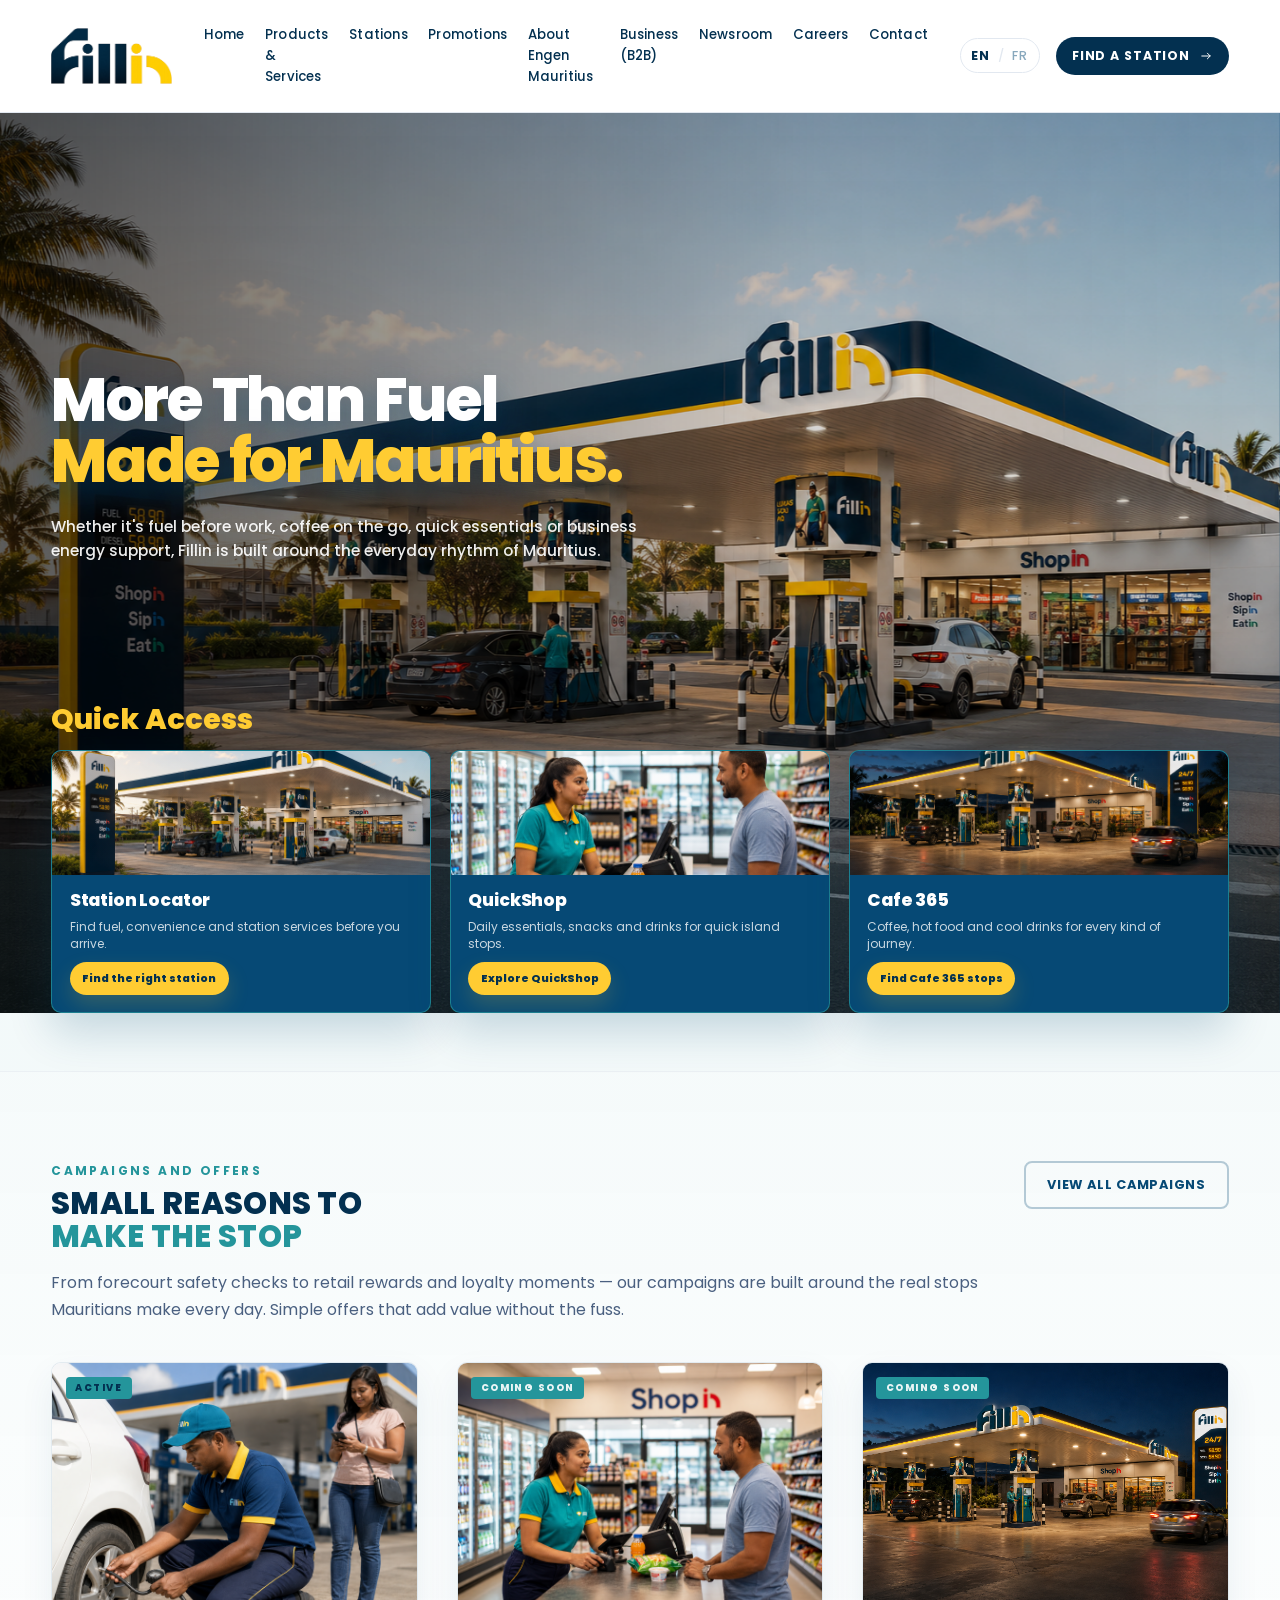
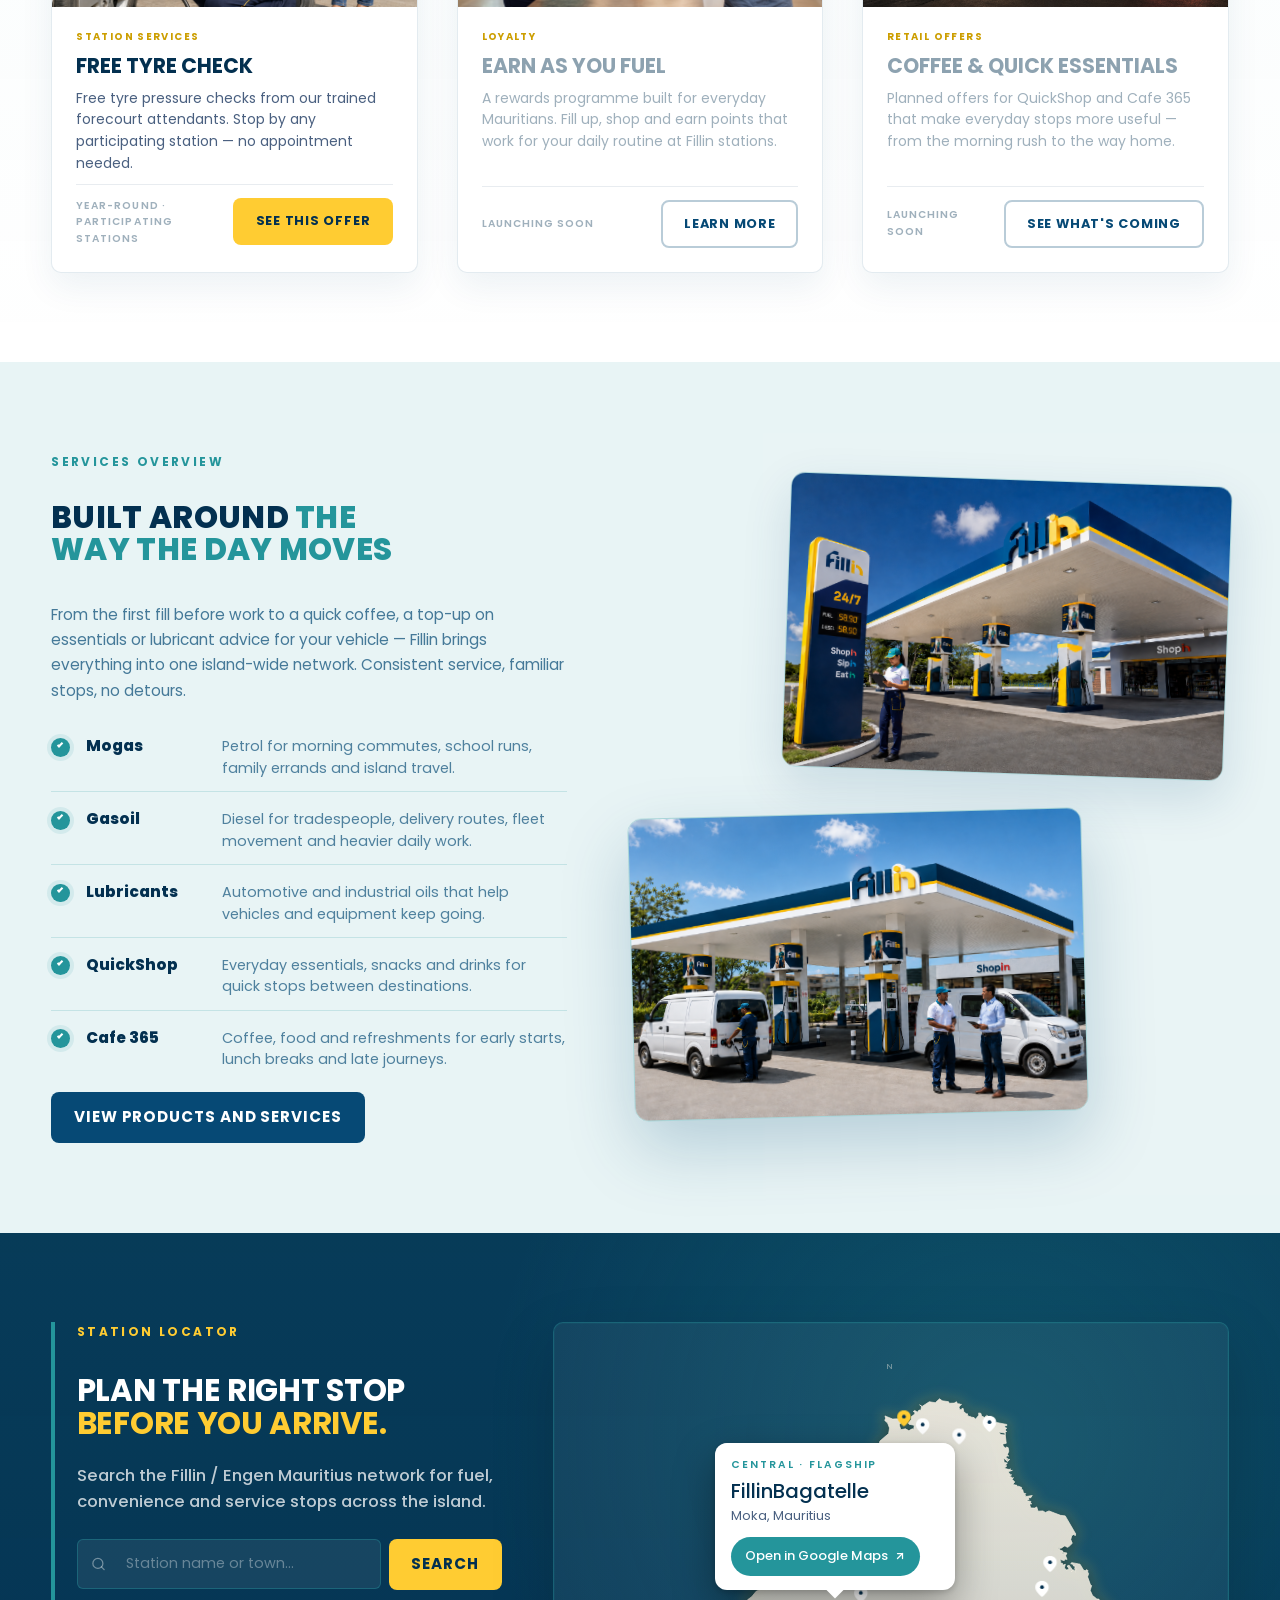
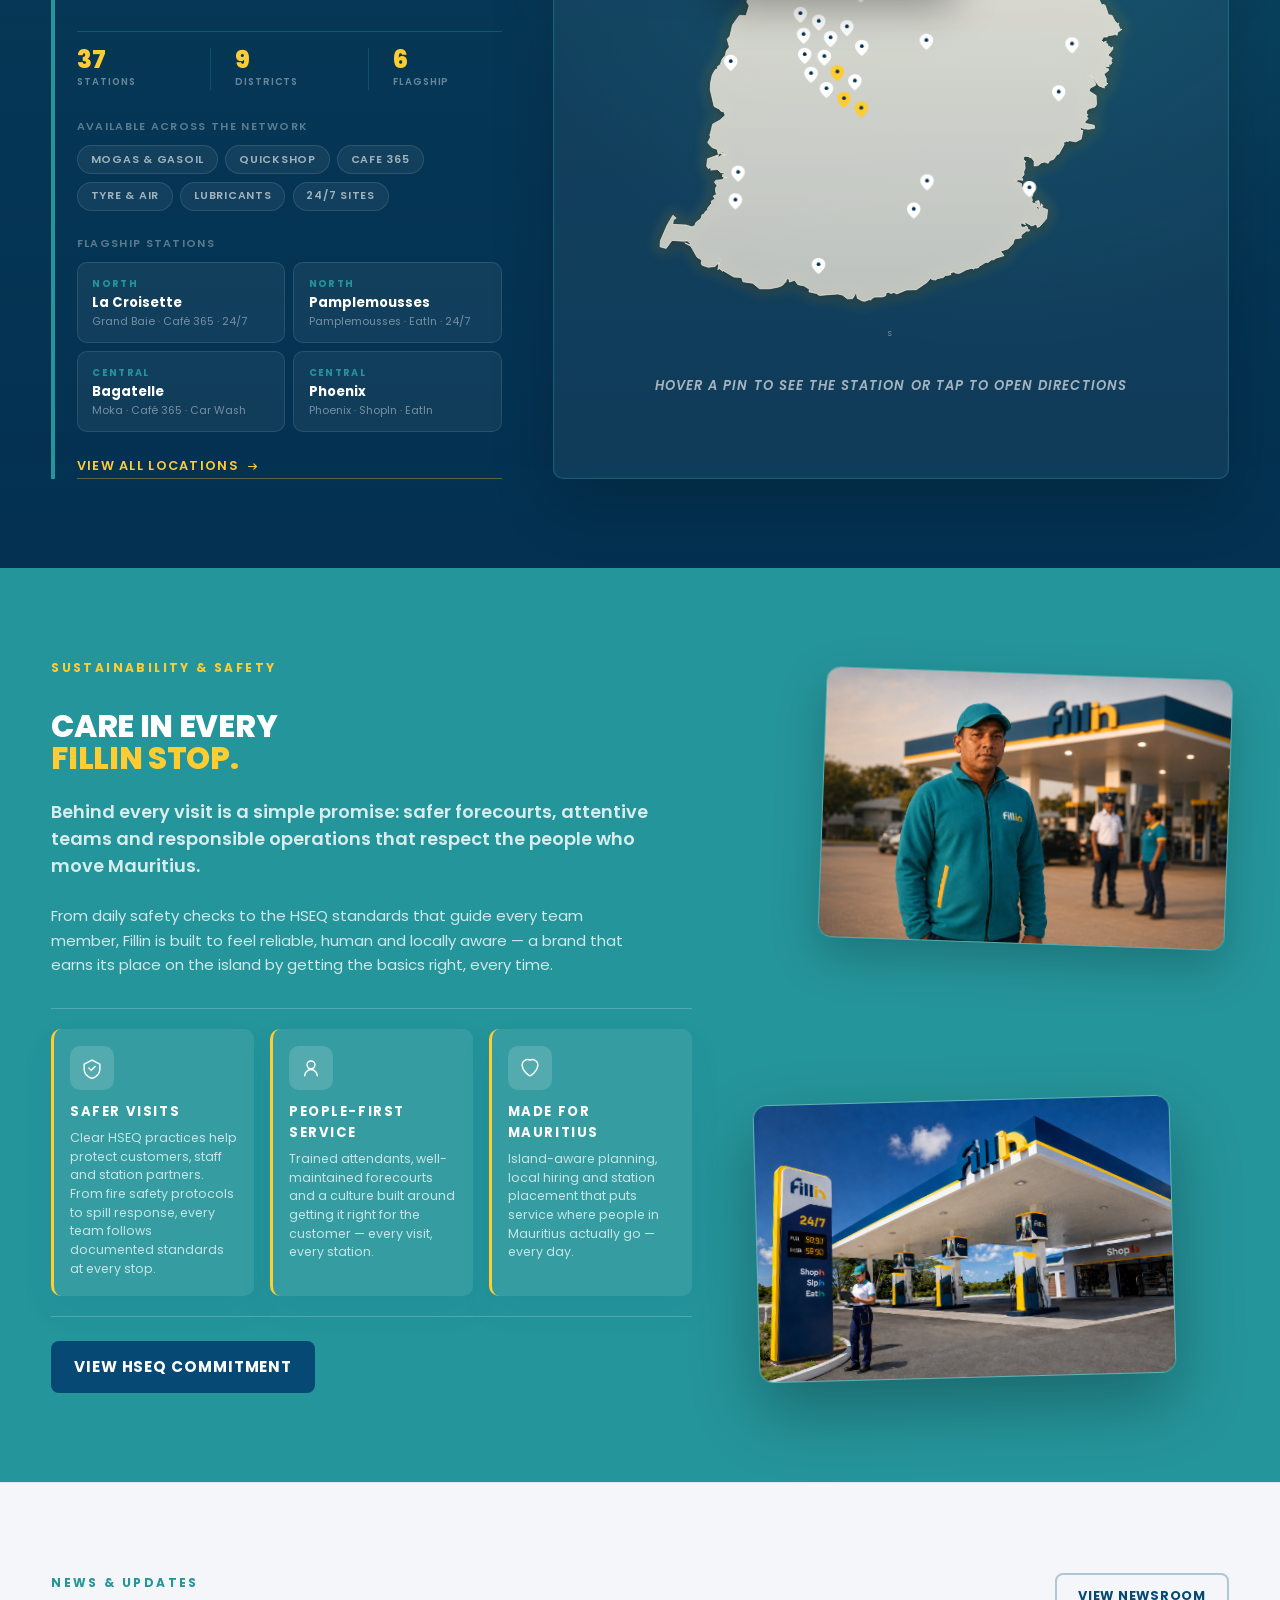
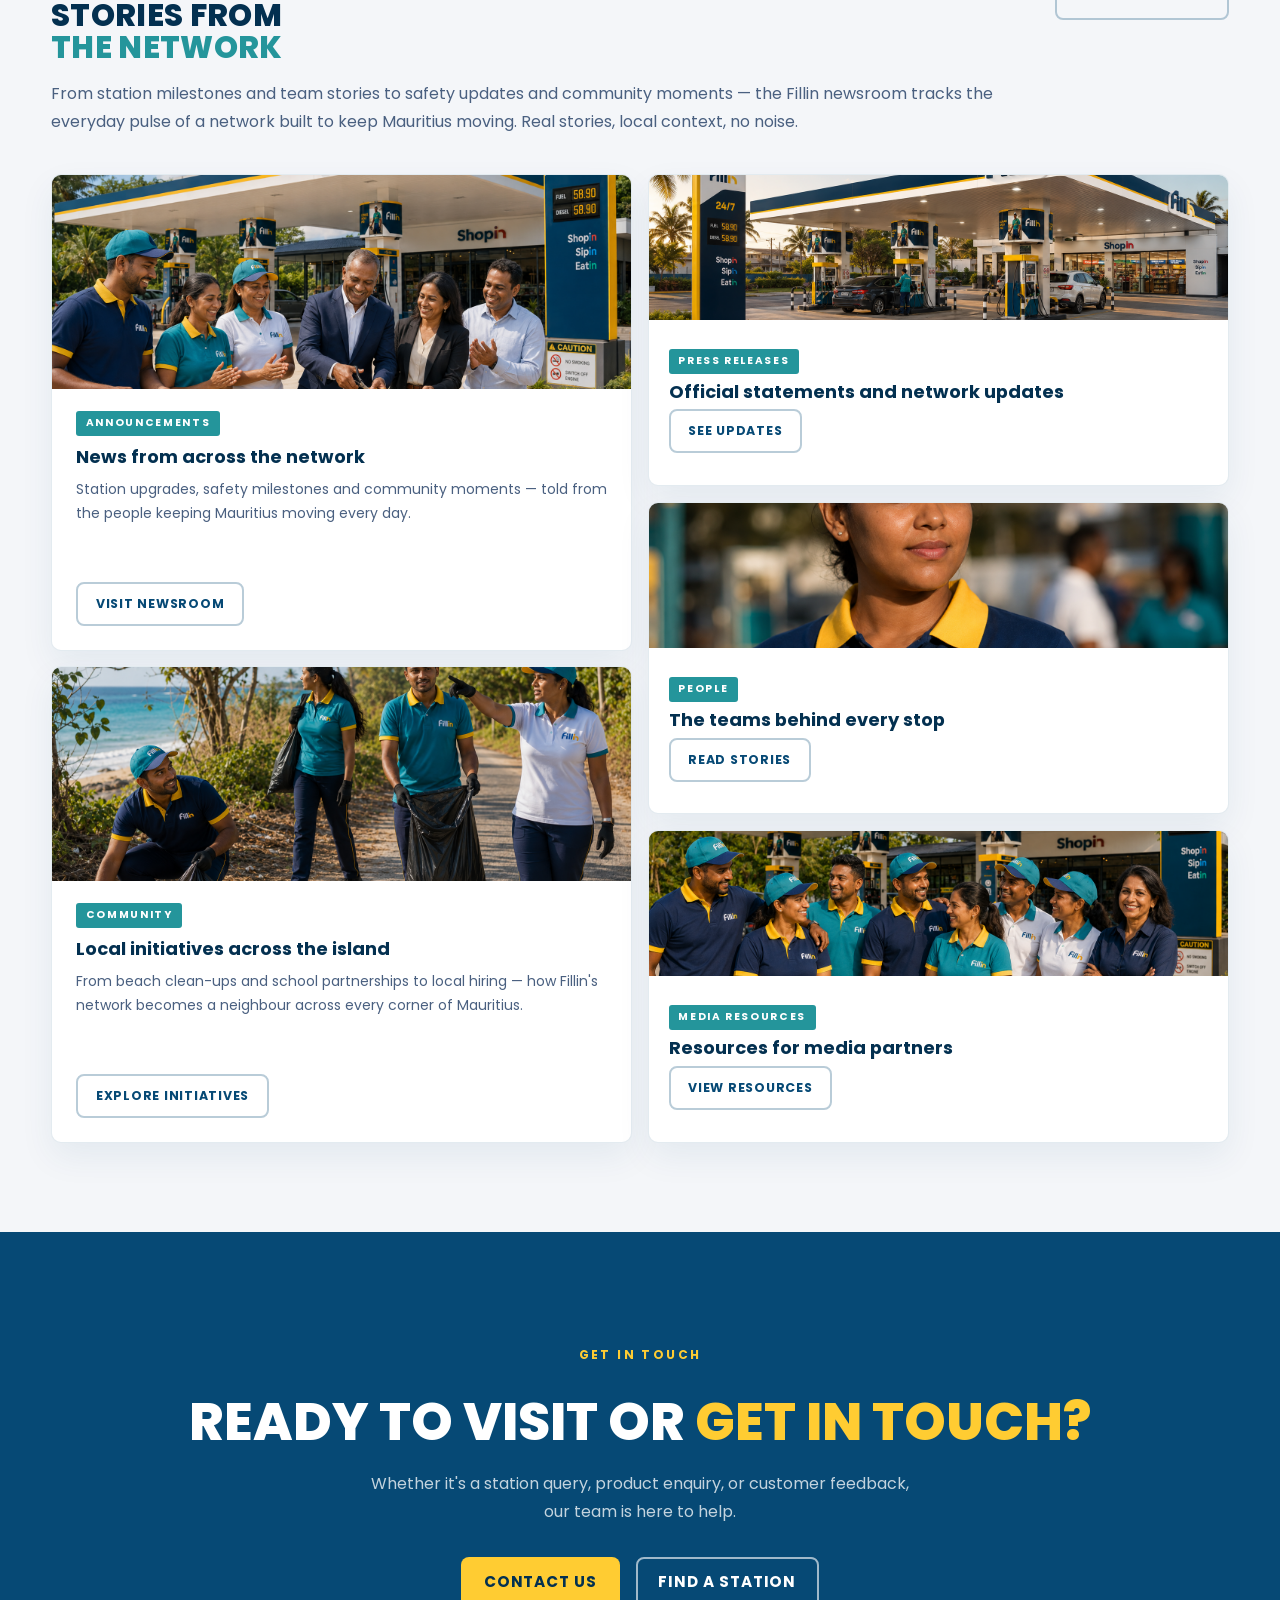
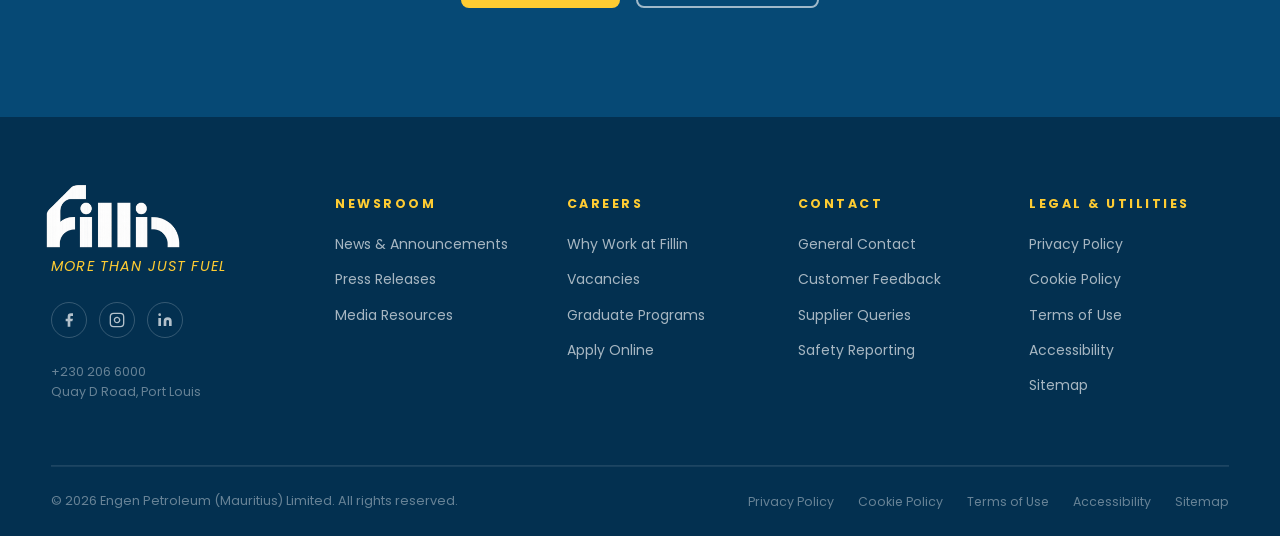
==== commit e8709d45: "functionality-updates" ====
--- a/index.html
+++ b/index.html
@@ -106,7 +106,7 @@
           <span class="v2-qa-card__link">Find the right station</span>
         </div>
         <figure class="v2-qa-card__fig">
-          <img src="assets/editorial-forecourt.png" alt="Engen station forecourt" loading="lazy">
+          <img src="assets/editorial-forecourt.png" alt="Fillin station forecourt" loading="lazy">
         </figure>
       </a>
 
@@ -351,7 +351,7 @@
 
       <div class="v2-loc-map locator-map" aria-label="Map of Mauritius with station locations">
         <div class="map-frame">
-          <svg id="locatorMap" class="map-svg" viewBox="0 0 800 900" preserveAspectRatio="xMidYMid meet" role="img" aria-label="Interactive map of Mauritius with Engen station pins">
+          <svg id="locatorMap" class="map-svg" viewBox="0 0 800 900" preserveAspectRatio="xMidYMid meet" role="img" aria-label="Interactive map of Mauritius with Fillin station pins">
             <defs>
               <filter id="mapIslandShadow" x="-10%" y="-10%" width="120%" height="120%">
                 <feGaussianBlur in="SourceAlpha" stdDeviation="8"/>
@@ -682,7 +682,7 @@
 
     <figure class="v2-careers__img">
       <!-- Existing careers/team visual; replace with authentic Mauritian team photography if client supplies a stronger image. -->
-      <img src="assets/careers-team.png" alt="Engen team at the forecourt" loading="lazy">
+      <img src="assets/careers-team.png" alt="Fillin team at the forecourt" loading="lazy">
     </figure>
 
     <div class="v2-careers__copy">
@@ -805,7 +805,7 @@
         <div class="v2-footer__col">
           <h4>Careers</h4>
           <ul>
-            <li><a href="careers.html">Why Work at Engen</a></li>
+            <li><a href="careers.html">Why Work at Fillin</a></li>
             <li><a href="careers.html">Vacancies</a></li>
             <li><a href="careers.html">Graduate Programs</a></li>
             <li><a href="mailto:recruitment@engen.mu">Apply Online</a></li>
--- a/styles.css
+++ b/styles.css
@@ -2762,19 +2762,33 @@
   display: flex;
   flex-wrap: wrap;
   gap: 0.28rem;
-  margin-top: 0.35rem;
-}
-.v2-st-card__services span {
-  display: inline-flex;
-  align-items: center;
-  min-height: 20px;
-  padding: 0 0.42rem;
-  border-radius: 999px;
+  margin-top: 0.4rem;
+}
+/* Fuel types — yellow */
+.v2-st-svc {
+  display: inline-flex; align-items: center;
+  min-height: 19px; padding: 0 0.45rem;
+  border-radius: 999px; font-size: 0.58rem; font-weight: 700;
+  background: rgba(255,255,255,0.08);
+  border: 1px solid rgba(255,255,255,0.16);
+  color: rgba(255,255,255,0.75);
+}
+.v2-st-svc--fuel {
+  background: rgba(255,204,50,0.15);
+  border-color: rgba(255,204,50,0.32);
+  color: rgba(255,204,50,0.92);
+}
+/* Convenience (ShopIn, SipIn, EatIn, Cafe) — teal */
+.v2-st-svc--conv {
   background: rgba(36,149,155,0.16);
-  border: 1px solid rgba(36,149,155,0.26);
-  color: rgba(255,255,255,0.82);
-  font-size: 0.58rem;
-  font-weight: 700;
+  border-color: rgba(36,149,155,0.32);
+  color: rgba(255,255,255,0.88);
+}
+/* Amenities (Car Wash, LPG, etc.) — soft navy */
+.v2-st-svc--amenity {
+  background: rgba(100,160,220,0.14);
+  border-color: rgba(100,160,220,0.28);
+  color: rgba(180,210,255,0.9);
 }
 .v2-st-card__meta { display: flex; flex-direction: column; align-items: flex-end; gap: 0.25rem; flex-shrink: 0; }
 .v2-st-card__district {
@@ -7503,11 +7517,6 @@
 .v2-sdg-list {
   display: grid;
   grid-template-columns: 1fr 1fr;
-  background: #fff;
-  border: 1px solid rgba(3,48,80,0.1);
-  border-radius: 16px;
-  overflow: hidden;
-  box-shadow: 0 4px 24px rgba(3,48,80,0.07);
   margin-bottom: 2.5rem;
 }
 .v2-sdg-item {
@@ -7715,8 +7724,14 @@
 }
 
 .page-stations .v2-st-svc-card {
-  border-top: 3px solid rgba(255,255,255,0.3);
-}
+  background: rgba(255,255,255,0.92);
+  border-top: 3px solid var(--teal);
+  border-color: rgba(255,255,255,0.9);
+}
+.page-stations .v2-st-svc-card h3 { color: var(--navy-deep); }
+.page-stations .v2-st-svc-card p  { color: var(--ink-soft); }
+.page-stations .v2-st-svc-card:hover { background: #fff; border-top-color: var(--yellow); }
+.page-stations .v2-st-svc-card:hover h3 { color: var(--teal); }
 
 /* Contact: make routing/form dominant and reduce department-card weight. */
 .page-contact #contact-form .v2-quote-wrap {
@@ -9335,7 +9350,8 @@
   overflow: hidden;
 }
 
-.page-home .map-tip {
+.page-home .map-tip,
+.page-stations .map-tip {
   position: absolute;
   z-index: 12;
 }
@@ -10677,3 +10693,197 @@
 
 /* Homepage teal sustainability (overrides pale-gradient default) */
 .v2-ip-sec--teal.v2-sustainability h2 em { color: var(--yellow); }
+
+/* ── Station Locator Enhancements ────────────────────────────────────── */
+
+/* Storytelling stat chips */
+.v2-loc-stats {
+  display: flex; gap: 1.5rem; flex-wrap: wrap;
+  margin-top: 1.1rem; padding-top: 1rem;
+  border-top: 1px solid rgba(255,255,255,0.1);
+}
+.v2-loc-stat { display: flex; flex-direction: column; gap: 0.12rem; }
+.v2-loc-stat strong {
+  font-family: 'Poppins', sans-serif;
+  font-size: 1.5rem; font-weight: 800;
+  color: var(--yellow); line-height: 1;
+}
+.v2-loc-stat span {
+  font-size: 0.6rem; font-weight: 600; text-transform: uppercase;
+  letter-spacing: 0.1em; color: rgba(255,255,255,0.4);
+}
+
+/* Clear filter badge */
+.v2-loc-clear-btn.has-active { color: var(--yellow); }
+.v2-loc-clear-btn.has-active:hover { color: #fff; }
+
+/* Filter pill micro-press */
+.v2-filter-pill:active { transform: scale(0.94); }
+
+/* Region pill hover — pin dim/highlight */
+.pin-pos.pin-region-dim { opacity: 0.18; transition: opacity 200ms; }
+.pin-pos.pin-region-highlight .pin { transform: scale(1.24); }
+.pin-pos.pin-region-highlight .pin__base { fill: var(--yellow) !important; }
+
+/* Near Me button */
+.v2-loc-near-btn {
+  display: inline-flex; align-items: center; gap: 0.4rem;
+  padding: 0.55rem 0.9rem; border-radius: var(--radius-sm);
+  background: rgba(255,255,255,0.07); border: 1px solid rgba(255,255,255,0.14);
+  color: rgba(255,255,255,0.7); font-family: 'Poppins', sans-serif;
+  font-size: 0.78rem; font-weight: 600; cursor: pointer; white-space: nowrap;
+  transition: background 180ms, color 180ms, border-color 180ms;
+}
+.v2-loc-near-btn:hover, .v2-loc-near-btn.is-active {
+  background: var(--teal); border-color: var(--teal); color: #fff;
+}
+.v2-loc-near-btn.is-loading svg { animation: locSpin 1s linear infinite; }
+@keyframes locSpin { to { transform: rotate(360deg); } }
+
+/* Region-colour left border on station cards */
+.v2-st-card { border-left: 3px solid transparent; }
+.v2-st-card[data-region="Port Louis"] { border-left-color: #d4960a; }
+.v2-st-card[data-region="North"]      { border-left-color: var(--teal); }
+.v2-st-card[data-region="Central"]    { border-left-color: #5ba8d4; }
+.v2-st-card[data-region="East"]       { border-left-color: #7ec88a; }
+.v2-st-card[data-region="South"]      { border-left-color: #c47ed4; }
+.v2-st-card[data-region="West"]       { border-left-color: #d47e7e; }
+
+/* SVG icon alignment in card rows */
+.v2-st-card__hours,
+.v2-st-card__contact { display: flex; align-items: center; gap: 0.32rem; }
+.v2-st-card__hours svg, .v2-st-card__contact svg { flex-shrink: 0; opacity: 0.65; }
+
+/* Distance badge */
+.v2-st-card__dist {
+  font-size: 0.6rem; font-weight: 700; color: var(--teal);
+  text-transform: uppercase; letter-spacing: 0.08em;
+}
+
+/* Count flip animation */
+@keyframes countFlip {
+  0%   { opacity: 1; transform: translateY(0); }
+  40%  { opacity: 0; transform: translateY(-5px); }
+  60%  { opacity: 0; transform: translateY(5px); }
+  100% { opacity: 1; transform: translateY(0); }
+}
+.v2-count-flip { animation: countFlip 320ms ease; display: inline-block; }
+
+/* Card entrance animation on filter change */
+@keyframes cardEnter {
+  from { opacity: 0; transform: translateY(6px); }
+  to   { opacity: 1; transform: none; }
+}
+.v2-card-enter { animation: cardEnter 240ms var(--ease) both; }
+
+/* Selected pin — yellow with ripple */
+.pin-pos.is-selected .pin { transform: scale(1.28); }
+.pin-pos.is-selected .pin__base { fill: var(--yellow) !important; }
+.pin-pos.is-selected .pin__dot  { fill: var(--navy-deep) !important; }
+.pin-pos.is-selected .pin__halo { opacity: 0.55 !important; animation: pinRipple 1.4s ease-out infinite !important; }
+
+/* Tooltip service tags */
+.map-tip__svcs { display: flex; flex-wrap: wrap; gap: 0.25rem; margin-top: 0.5rem; }
+.tip-svc {
+  font-size: 0.58rem; font-weight: 700; text-transform: uppercase; letter-spacing: 0.08em;
+  padding: 0.16rem 0.48rem; border-radius: 999px;
+  background: rgba(36,149,155,0.15); border: 1px solid rgba(36,149,155,0.3);
+  color: var(--teal);
+}
+.tip-svc--24 {
+  background: rgba(36,149,155,0.12); border-color: rgba(36,149,155,0.3); color: var(--teal);
+}
+.map-tip__phone {
+  display: block; margin-top: 0.45rem;
+  font-size: 0.74rem; font-weight: 600; color: var(--teal); text-decoration: none;
+}
+.map-tip__phone:hover { color: var(--yellow); }
+
+/* Custom teal scrollbar for station list */
+.v2-loc-list {
+  scrollbar-width: thin;
+  scrollbar-color: rgba(36,149,155,0.4) transparent;
+}
+.v2-loc-list::-webkit-scrollbar { width: 4px; }
+.v2-loc-list::-webkit-scrollbar-track { background: transparent; }
+.v2-loc-list::-webkit-scrollbar-thumb { background: rgba(36,149,155,0.4); border-radius: 4px; }
+.v2-loc-list::-webkit-scrollbar-thumb:hover { background: var(--teal); }
+
+/* ── Responsive fixes for newly added components ─────────────────────── */
+
+@media (max-width: 768px) {
+  /* Image stacks: collapse from absolute-positioned layers to stacked flow */
+  .v2-about-img-stack {
+    min-height: 280px;
+    overflow: hidden;
+  }
+  .v2-hseq-img-stack {
+    min-height: 0;
+    display: flex;
+    flex-direction: column;
+    gap: 1rem;
+    overflow: visible;
+  }
+  .v2-hseq-img {
+    position: static;
+    width: 100% !important;
+    aspect-ratio: 16 / 7;
+  }
+  .v2-hseq-img--b { order: -1; }
+
+  /* Press releases image */
+  .v2-pr-img img { min-height: 240px; }
+
+  /* About stat cards — wrap to 2x2 on tablet */
+  .v2-about-stats--card { flex-wrap: wrap; }
+  .v2-about-stats--card .v2-about-stat {
+    flex: 1 1 calc(50% - 1px);
+    border-right: 1px solid var(--ink-faint);
+  }
+  .v2-about-stats--card .v2-about-stat:nth-child(2) { border-right: none; }
+  .v2-about-stats--card .v2-about-stat:nth-child(3) {
+    border-top: 1px solid var(--ink-faint);
+    border-right: 1px solid var(--ink-faint);
+  }
+  .v2-about-stats--card .v2-about-stat:nth-child(4) {
+    border-top: 1px solid var(--ink-faint);
+    border-right: none;
+  }
+}
+
+@media (max-width: 640px) {
+  /* SDG list — single column */
+  .v2-sdg-list { grid-template-columns: 1fr; }
+  .v2-sdg-item:nth-child(odd) { border-right: none; }
+  .v2-sdg-item:nth-last-child(2) { border-bottom: 1px solid rgba(3,48,80,0.08); }
+  .v2-sdg-item { padding: 1rem 1.1rem; gap: 0.85rem; }
+
+  /* Pillar items */
+  .v2-pillar-item { padding: 0.9rem 1rem; }
+  .v2-pillar-item strong { font-size: 0.88rem; }
+  .v2-pillar-item p { font-size: 0.8rem; }
+
+  /* Commitment boxes */
+  .v2-about-commitment,
+  .v2-hseq-commitment { padding: 0.9rem 1rem; }
+
+  /* Governance box */
+  .v2-gov-box { padding: 1rem 1.1rem; }
+  .v2-gov-box__list li { font-size: 0.8rem; }
+
+  /* About stat cards — single column */
+  .v2-about-stats--card .v2-about-stat {
+    flex: 1 1 100%;
+    border-right: none !important;
+    border-bottom: 1px solid var(--ink-faint);
+  }
+  .v2-about-stats--card .v2-about-stat:last-child { border-bottom: none; }
+  .v2-about-stats--card .v2-about-stat:nth-child(3) {
+    border-top: none;
+  }
+  .v2-about-stats--card .v2-about-stat:nth-child(4) { border-top: none; }
+
+  /* Leadership checklist tighter on small screens */
+  .v2-leadership-checklist li { font-size: 0.8rem; }
+  .v2-leadership-eyebrow { font-size: 0.65rem; }
+}
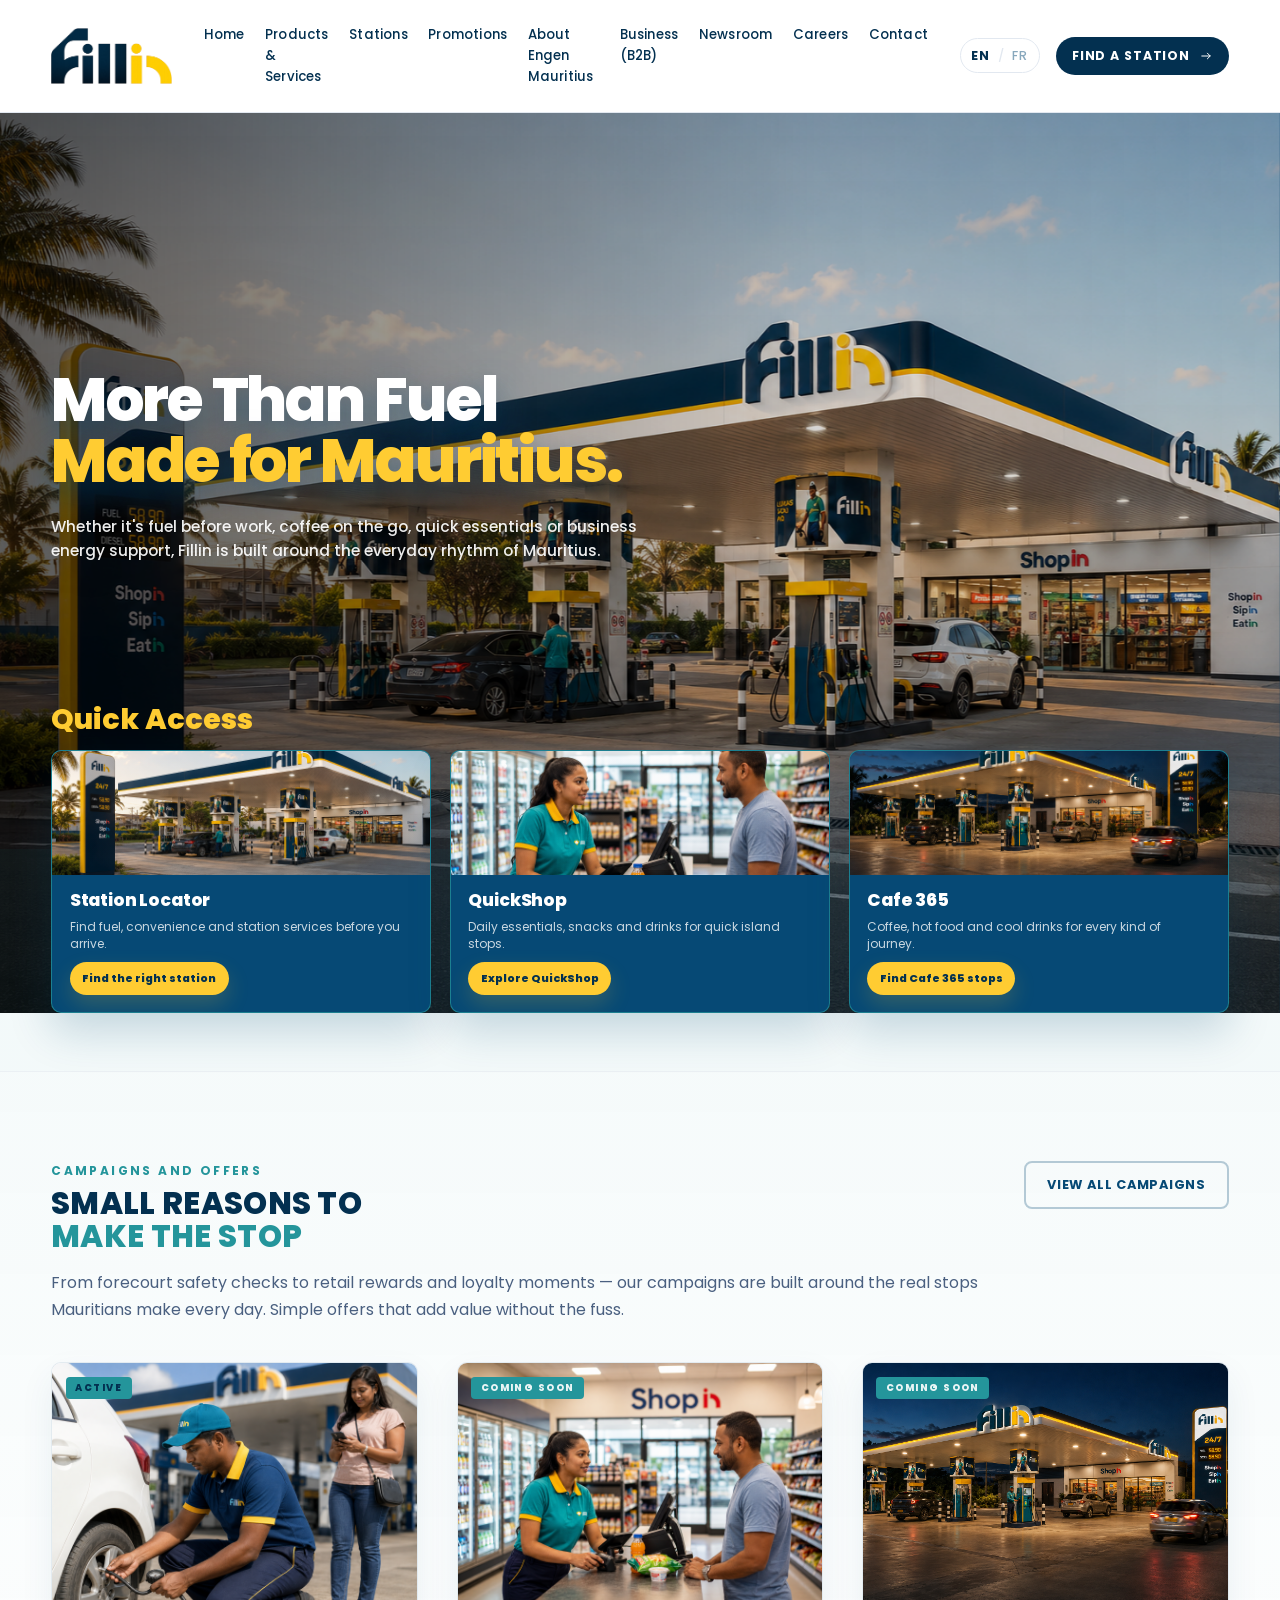
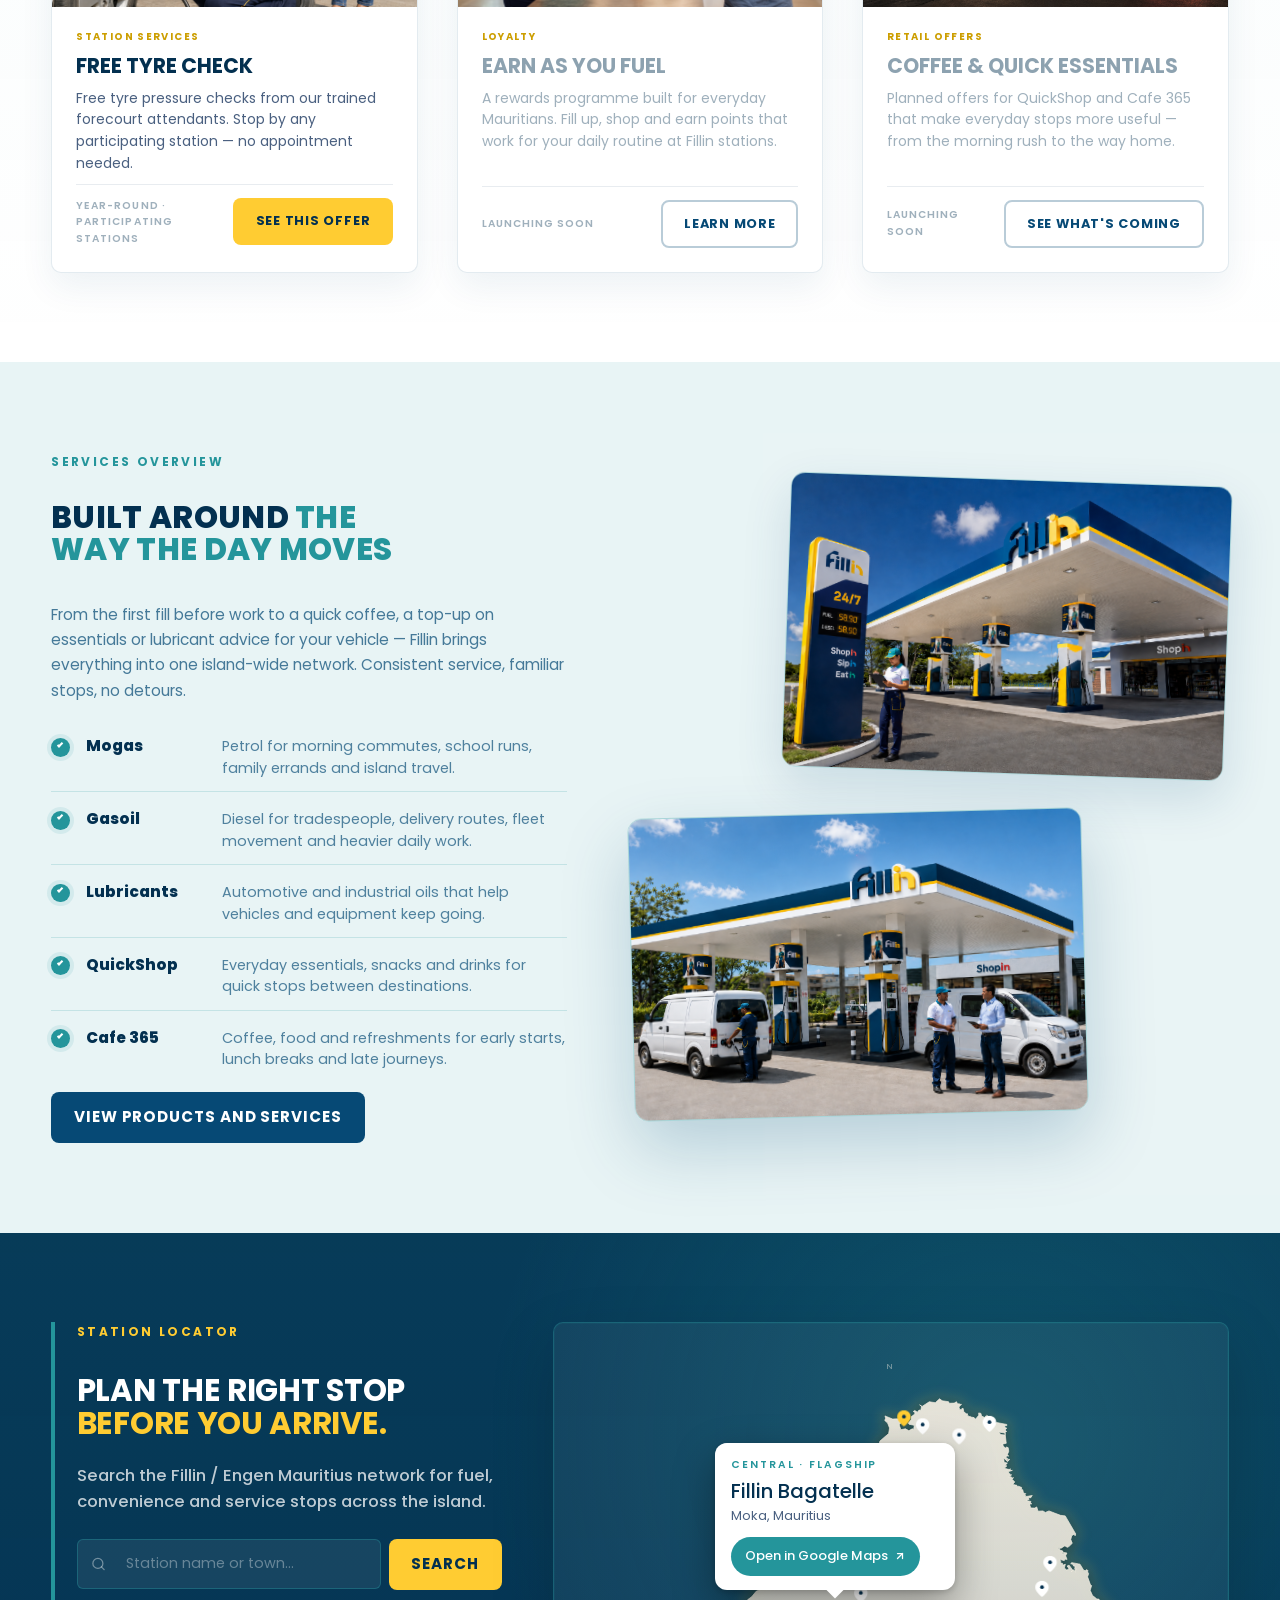
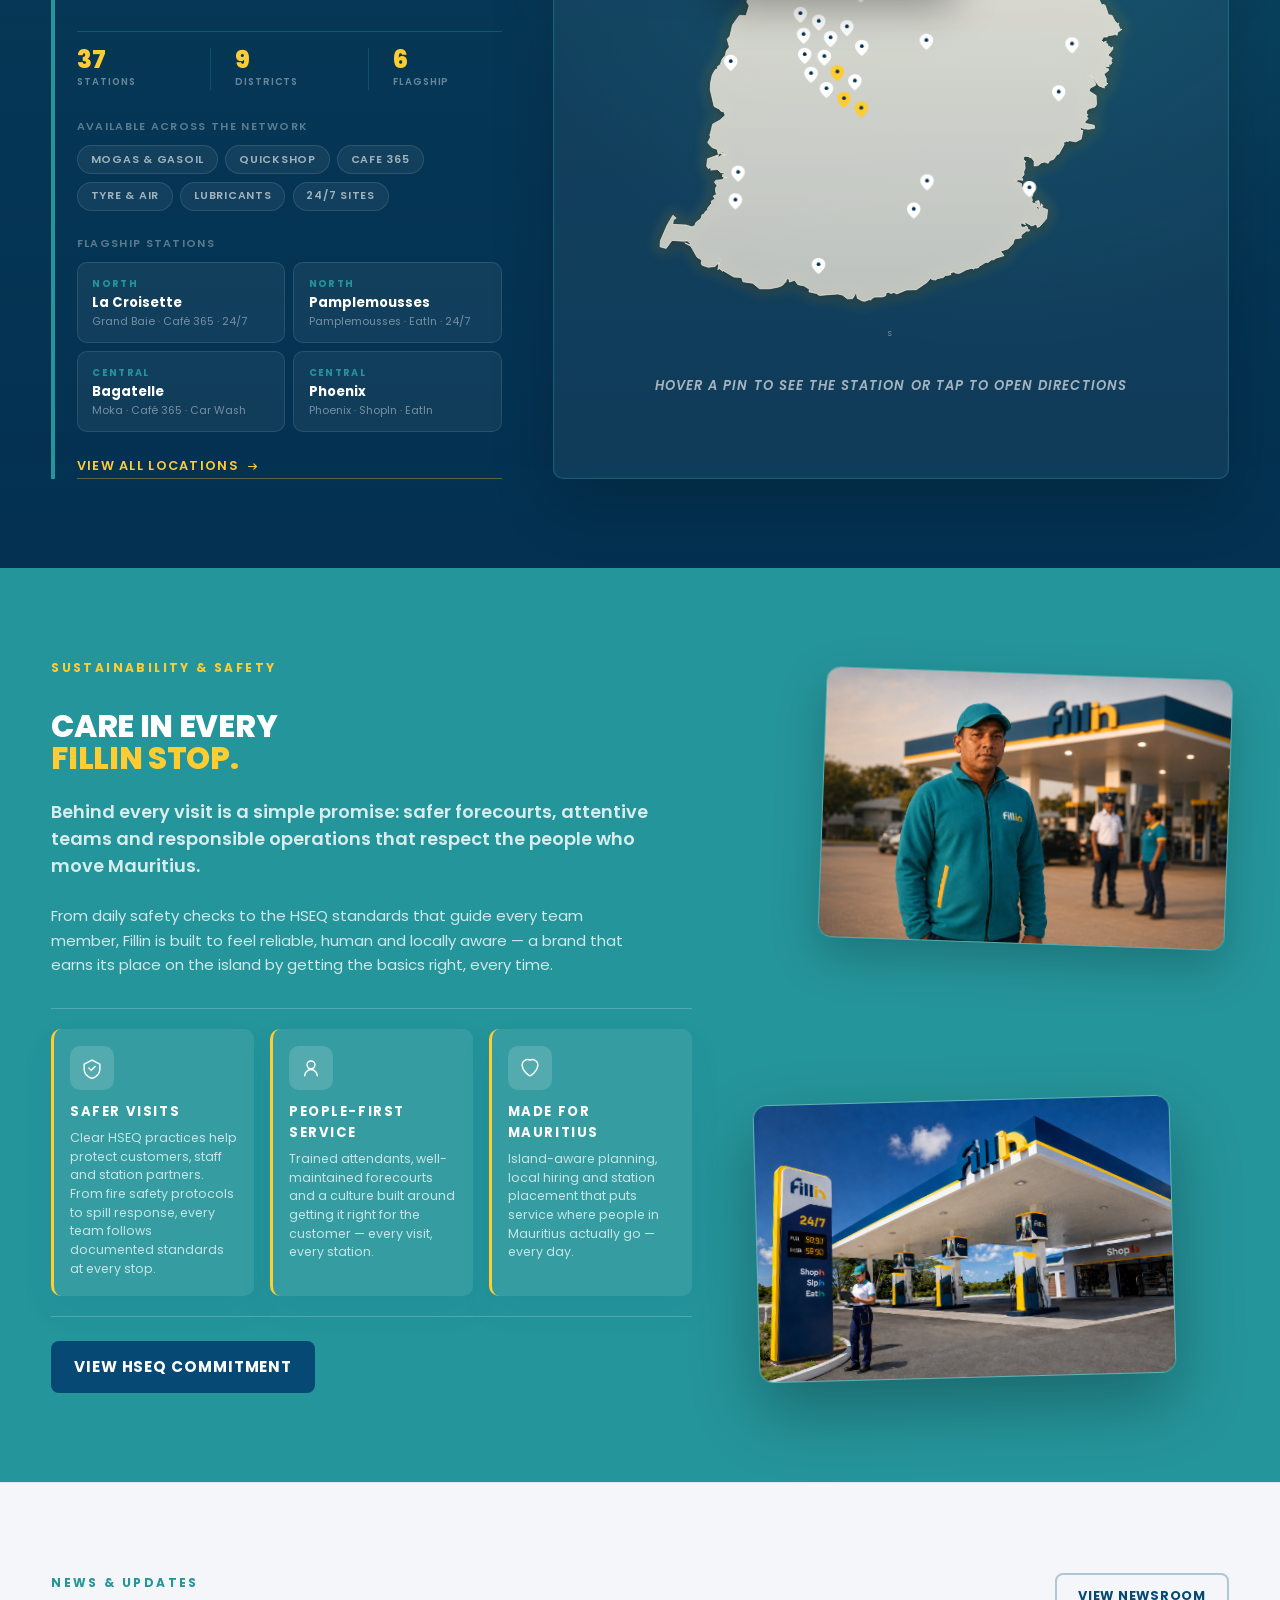
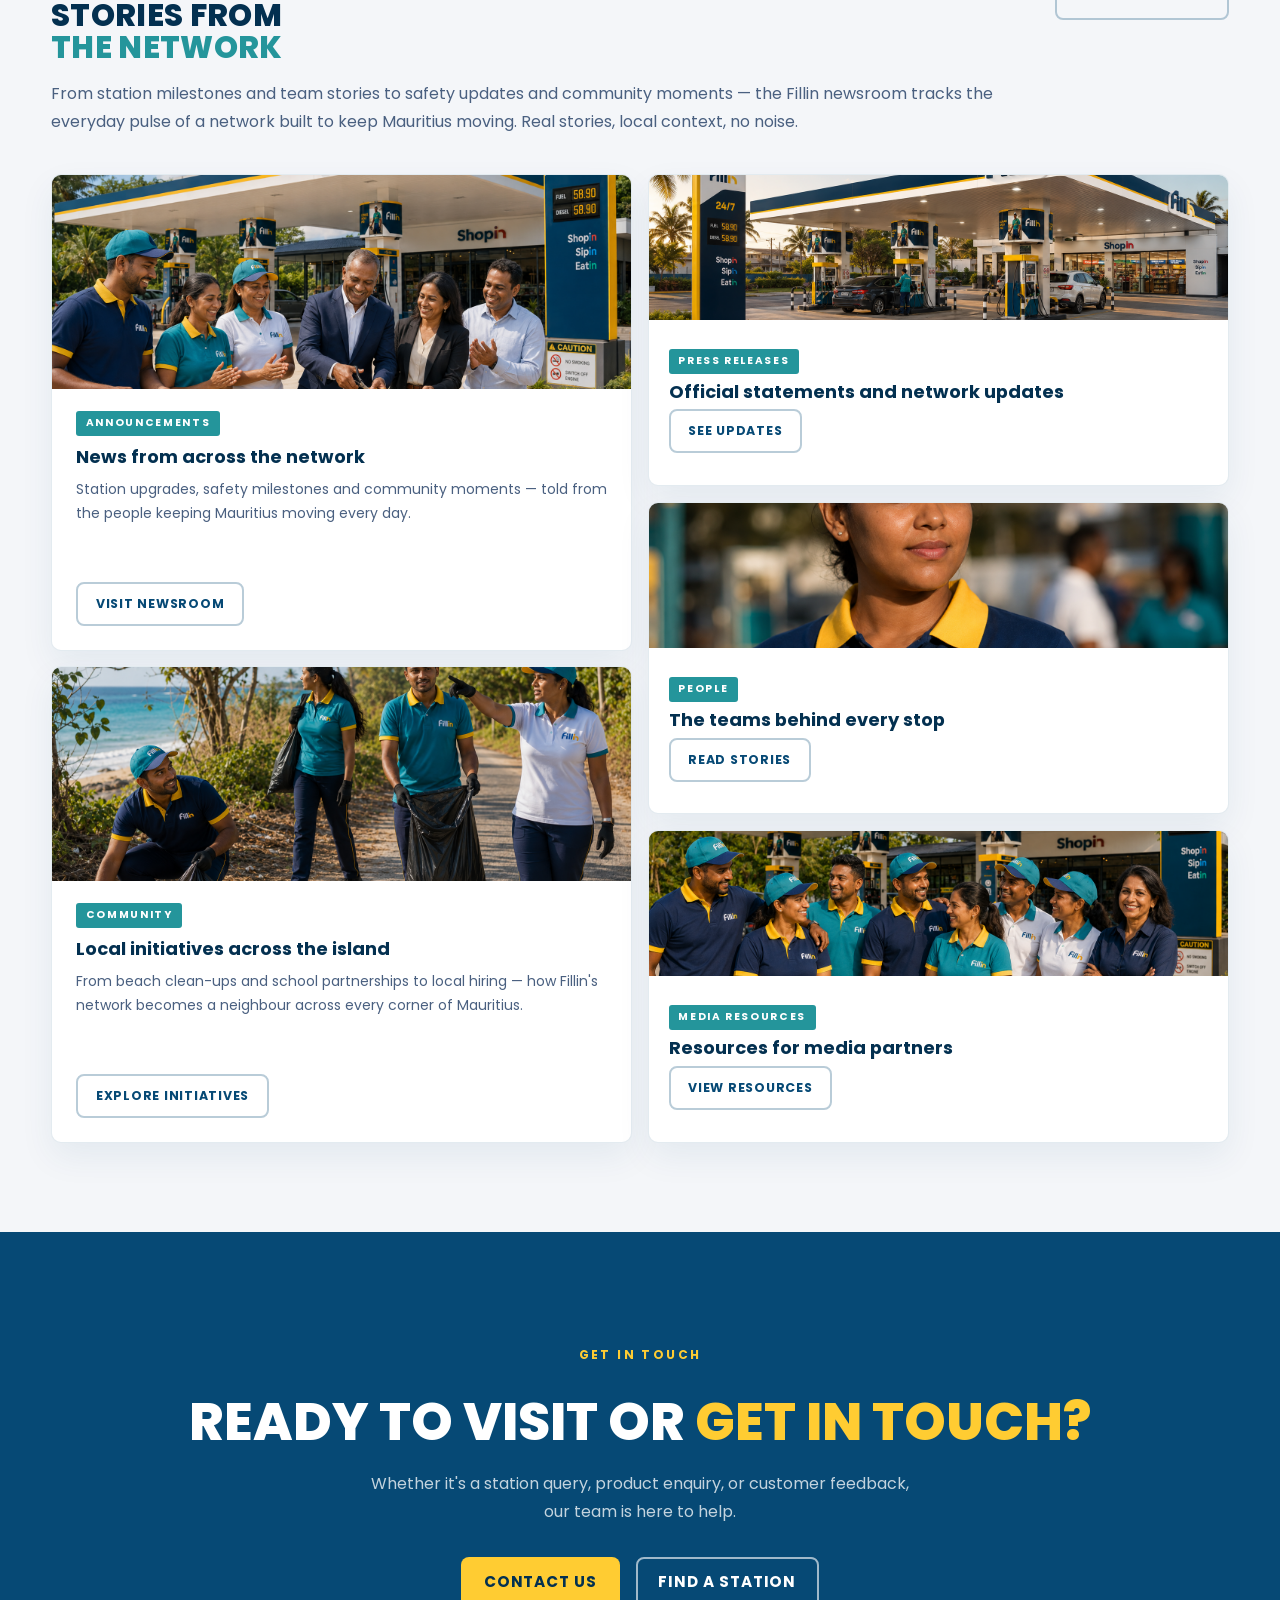
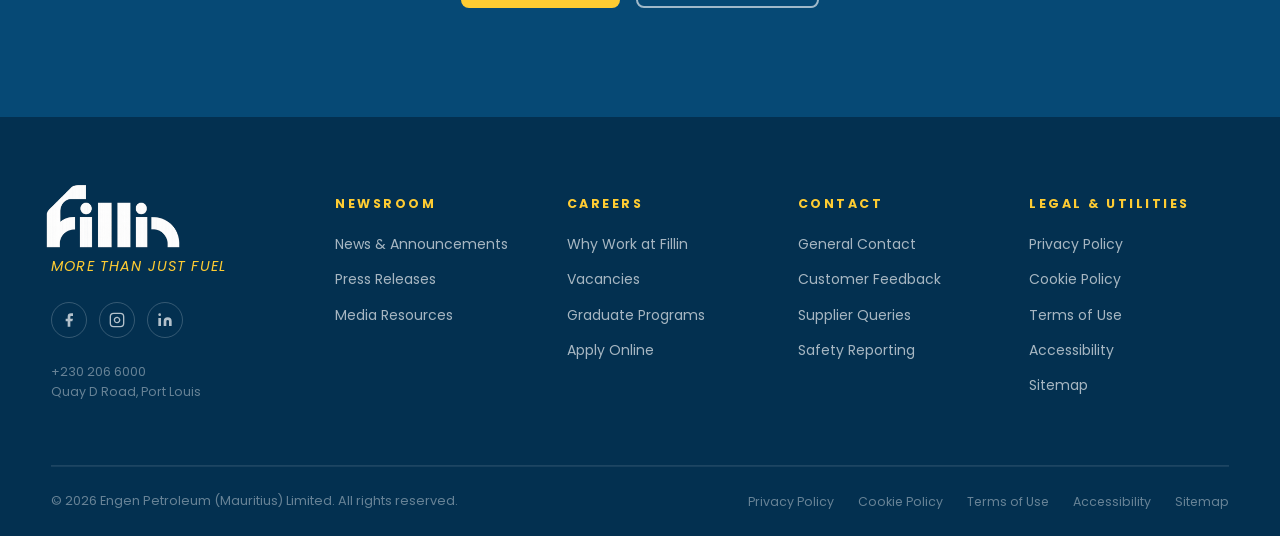
==== commit 54ba573a: "Refactor meta tags and content across multiple HTML files to remove "Engen Mauritius" branding, stre" ====
--- a/index.html
+++ b/index.html
@@ -3,14 +3,14 @@
 <head>
   <meta charset="UTF-8">
   <meta name="viewport" content="width=device-width, initial-scale=1.0">
-  <meta name="description" content="Fillin / Engen Mauritius connects service stations, quality fuel, lubricants, QuickShop, Cafe 365, and business energy solutions across Mauritius.">
-  <meta property="og:title" content="Fillin / Engen Mauritius - More Than Fuel">
-  <meta property="og:description" content="Find Fillin / Engen service stations in Mauritius for fuel, QuickShop, Cafe 365, lubricants, and business energy solutions.">
+  <meta name="description" content="Fillin connects service stations, quality fuel, lubricants, QuickShop, Cafe 365, and business energy solutions across Mauritius.">
+  <meta property="og:title" content="Fillin - More Than Fuel">
+  <meta property="og:description" content="Find Fillin service stations in Mauritius for fuel, QuickShop, Cafe 365, lubricants, and business energy solutions.">
   <meta property="og:type" content="website">
   <meta name="twitter:card" content="summary_large_image">
-  <meta name="twitter:title" content="Fillin / Engen Mauritius - More Than Fuel">
-  <meta name="twitter:description" content="Find Fillin / Engen service stations in Mauritius for fuel, QuickShop, Cafe 365, lubricants, and business energy solutions.">
-  <title>Fillin / Engen Mauritius - Service Stations, Fuel, QuickShop and Cafe 365</title>
+  <meta name="twitter:title" content="Fillin - More Than Fuel">
+  <meta name="twitter:description" content="Find Fillin service stations in Mauritius for fuel, QuickShop, Cafe 365, lubricants, and business energy solutions.">
+  <title>Fillin - Service Stations, Fuel, QuickShop and Cafe 365</title>
   <link rel="preconnect" href="https://fonts.googleapis.com">
   <link rel="preconnect" href="https://fonts.gstatic.com" crossorigin>
   <!-- Poppins site-wide font -->
@@ -73,7 +73,7 @@
 <!-- ------------------------------------------------------ HERO -->
 <section class="v2-home-hero" id="hero" aria-label="Engen Mauritius homepage hero">
   <figure class="v2-home-hero__media">
-    <!-- TODO: Replace hero image with authentic Mauritian Fillin / Engen photography showing a premium service station forecourt, local customers or staff, and clear brand presence. Avoid generic international stock photography. -->
+    <!-- TODO: Replace hero image with authentic Mauritian Fillin photography showing a premium service station forecourt, local customers or staff, and clear brand presence. Avoid generic international stock photography. -->
     <img class="v2-home-hero__img" src="assets/editorial-forecourt.png" alt="Fillin Engen Mauritius service station forecourt with branded pylon and convenience store" decoding="async" fetchpriority="high">
     <div class="v2-home-hero__scrim" aria-hidden="true"></div>
   </figure>
@@ -688,7 +688,7 @@
     <div class="v2-careers__copy">
       <span class="v2-label">Careers</span>
       <h2><span>Grow with</span><em>Fillin.</em></h2>
-      <p class="v2-careers__lead">Join a team committed to quality, safety and service excellence across the Fillin / Engen Mauritius network.</p>
+      <p class="v2-careers__lead">Join a team committed to quality, safety and service excellence across the Fillin network.</p>
       <blockquote class="v2-careers__quote">
         <p>"There are currently no vacancies available. We invite you to check back soon and explore future opportunities with us."</p>
         <cite>— Engen Mauritius People Team</cite>
@@ -725,7 +725,7 @@
           </svg>
         </span>
         <h3>General Enquiries</h3>
-        <p>For general questions about Fillin / Engen Mauritius, our network and services.</p>
+        <p>For general questions about Fillin, our network and services.</p>
         <span class="v2-link-arrow">Contact the team</span>
       </a>
 
